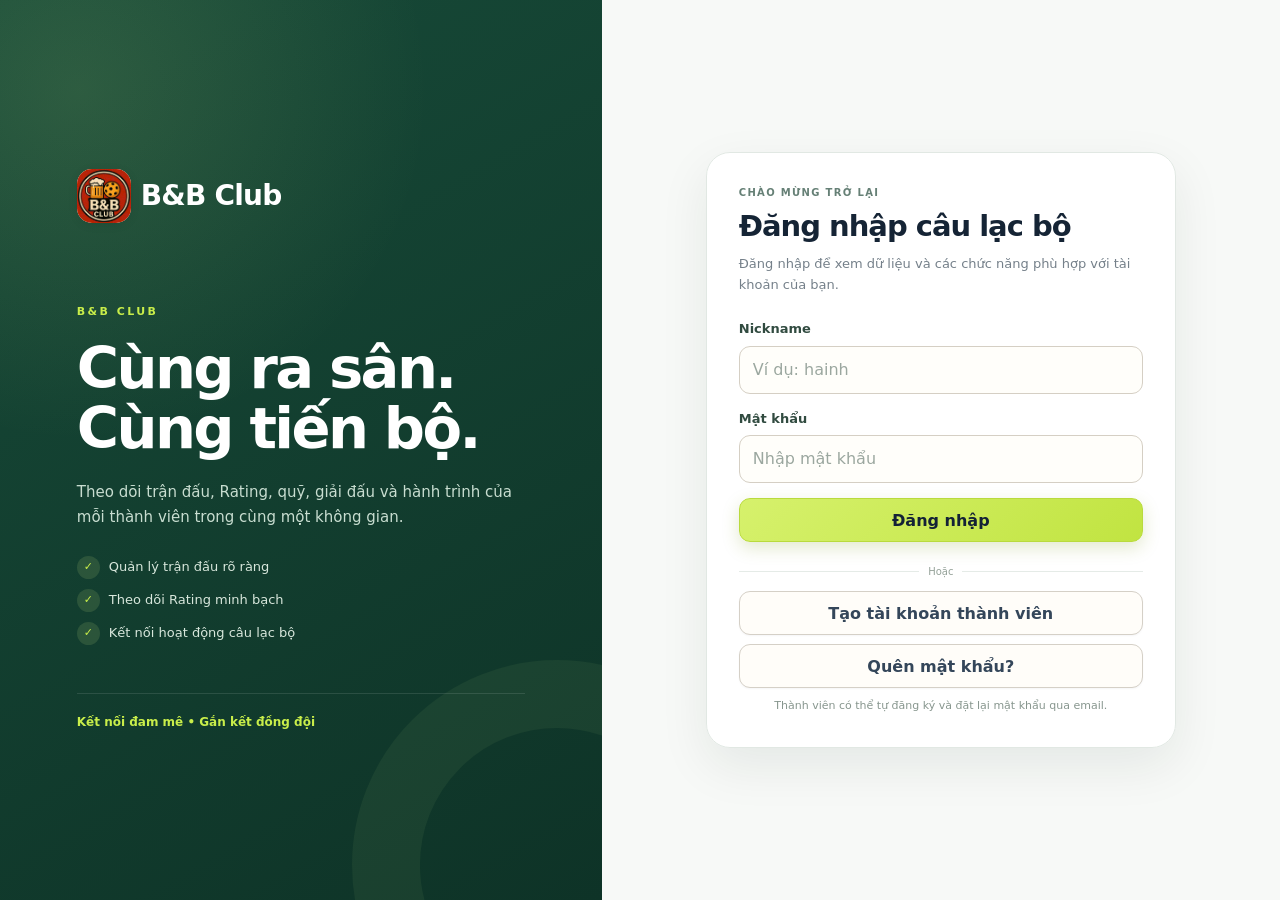
==== index.html @ 27a93b28 "fix: restore public-safe member club leaderboards and global rank" ====
<!DOCTYPE html>
<html lang="vi">
<head>
  <meta charset="utf-8">
  <meta
    name="viewport"
    content="width=device-width, initial-scale=1"
  >
  <meta
    name="color-scheme"
    content="light"
  >
  <meta
    name="referrer"
    content="strict-origin-when-cross-origin"
  >

  <title>PICK • Câu lạc bộ Pickleball</title>

  <script src="./_releases/system-review-r1-20261028-v1/tailwind-3.4.17.js"></script>
  <script src="./_releases/system-review-r1-20261028-v1/supabase.js"></script>
  <script src="./_releases/system-review-r1-20261028-v1/config.js?v=system-review-r1-20261028-v1"></script>

  <link
    rel="stylesheet"
    href="./_releases/system-review-r1-20261028-v1/app.css?v=system-review-r1-20261028-v1"
  >
</head>

<body>
  <div id="notice-status" class="sr-only" role="status" aria-atomic="true"></div>
  <div id="notice-alert" class="sr-only" role="alert" aria-atomic="true"></div>
  <noscript>
    <div class="noscript-box">
      Vui lòng bật JavaScript để sử dụng ứng dụng PICK.
    </div>
  </noscript>

  <div
    id="boot"
    role="status"
    class="boot-screen"
  >
    <div class="boot-card">
      <div class="boot-brand">
        PICK<span>.</span>
      </div>

      <p class="boot-text">
        Đang khởi động câu lạc bộ…
      </p>
    </div>
  </div>

  <section
    id="login"
    class="login-layout"
    hidden
    aria-label="Đăng nhập"
  >
    <div class="login-story">
      <div class="login-story-inner">
        <div class="brand brand-light">
          PICK<span>.</span>
        </div>

        <div class="story-copy">
          <p class="login-story-kicker">
            CÂU LẠC BỘ PICKLEBALL
          </p>

          <h1 class="login-story-title">
            Cùng ra sân.<br>
            Cùng tiến bộ.
          </h1>

          <p class="login-story-description">
            Theo dõi trận đấu, Rating, quỹ,
            giải đấu và hành trình của mỗi
            thành viên trong cùng một không gian.
          </p>

          <div class="login-story-points">
            <div class="login-story-point">
              <span class="login-story-point-icon">✓</span>
              <span>Quản lý trận đấu rõ ràng</span>
            </div>

            <div class="login-story-point">
              <span class="login-story-point-icon">✓</span>
              <span>Theo dõi Rating minh bạch</span>
            </div>

            <div class="login-story-point">
              <span class="login-story-point-icon">✓</span>
              <span>Kết nối hoạt động câu lạc bộ</span>
            </div>
          </div>

          <div class="login-story-footer">
            Kết nối đam mê • Gắn kết đồng đội
          </div>
        </div>
      </div>
    </div>

    <div class="login-form">
      <div class="login-card">
        <div class="login-mobile-brand">
          <div class="brand">
            PICK<span>.</span>
          </div>

          <p>
            Club Companion
          </p>
        </div>

        <div class="auth-heading">
          <p class="auth-eyebrow">
            CHÀO MỪNG TRỞ LẠI
          </p>

          <h2 class="auth-title">
            Đăng nhập câu lạc bộ
          </h2>

          <p class="auth-description">
            Đăng nhập để xem dữ liệu và các
            chức năng phù hợp với tài khoản của bạn.
          </p>
        </div>

        <div
          id="login-message"
          role="alert"
          hidden
        ></div>

        <form
          id="login-form"
          class="auth-form"
        >
          <div class="form-group">
            <label for="login-name">
              Nickname
            </label>

            <input
              id="login-name"
              class="field"
              type="text"
              required
              autocomplete="username"
              minlength="3"
              maxlength="32"
              autocapitalize="none"
              spellcheck="false"
              placeholder="Ví dụ: hainh"
            >
          </div>

          <div class="form-group">
            <label for="password">
              Mật khẩu
            </label>

            <input
              id="password"
              class="field"
              type="password"
              required
              autocomplete="current-password"
              placeholder="Nhập mật khẩu"
            >
          </div>

          <button
            id="login-button"
            class="btn primary auth-primary-action"
            type="submit"
          >
            Đăng nhập
          </button>
        </form>

        <div
          id="auth-actions"
          class="auth-secondary-actions"
        >
          <div class="auth-divider">
            <span>
              Hoặc
            </span>
          </div>

          <button
            id="signup-open"
            class="btn auth-secondary-button"
            type="button"
          >
            Tạo tài khoản thành viên
          </button>

          <button
            id="forgot-password-open"
            class="btn auth-link-button"
            type="button"
          >
            Quên mật khẩu?
          </button>

          <p class="auth-help">
            Thành viên có thể tự đăng ký và
            đặt lại mật khẩu qua email.
          </p>
        </div>

        <div
          id="signup-panel"
          class="auth-panel"
          hidden
        >
          <div class="auth-panel-heading">
            <p class="auth-eyebrow">
              THÀNH VIÊN MỚI
            </p>

            <h3>
              Đăng ký thành viên
            </h3>

            <p class="auth-description">
              Tạo tài khoản để tham gia các hoạt động
              của câu lạc bộ.
            </p>
          </div>

          <form
            id="signup-form"
            class="auth-form"
          >
            <div
              id="signup-message"
              role="alert"
              hidden
            ></div>

            <div class="form-group">
              <label for="signup-full-name">
                Họ và tên
              </label>

              <input
                id="signup-full-name"
                class="field"
                type="text"
                required
                maxlength="120"
                autocomplete="name"
                placeholder="Nguyễn Văn A"
              >
            </div>

            <div class="form-group">
              <label for="signup-login-name">
                Nickname
              </label>

              <input
                id="signup-login-name"
                class="field"
                type="text"
                required
                minlength="3"
                maxlength="32"
                autocomplete="username"
                autocapitalize="none"
                spellcheck="false"
                pattern="[A-Za-z0-9._-]{3,32}"
                placeholder="Ví dụ: xuanhai"
              >

              <p class="field-help">
                Dùng để đăng nhập. Chỉ gồm chữ, số, dấu chấm, gạch dưới hoặc gạch ngang.
              </p>
            </div>
            <div class="form-group">
              <label for="signup-email">
                Email
              </label>

              <input
                id="signup-email"
                class="field"
                type="email"
                required
                maxlength="254"
                autocomplete="email"
                placeholder="ban@example.com"
              >
            </div>

            <div class="form-grid auth-form-grid">
              <div class="form-group">
                <label for="signup-phone">
                  Số điện thoại
                </label>

                <input
                  id="signup-phone"
                  class="field"
                  type="tel"
                  maxlength="30"
                  autocomplete="tel"
                  placeholder="09xx xxx xxx"
                >
              </div>

              <div class="form-group">
                <label for="signup-date-of-birth">
                  Ngày sinh
                </label>

                <input
                  id="signup-date-of-birth"
                  class="field"
                  type="date"
                  autocomplete="bday"
                >
              </div>
            </div>

            <div class="form-group">
              <label for="signup-initial-rating">
                Rating tự đánh giá ban đầu
              </label>

              <input
                id="signup-initial-rating"
                class="field"
                type="number"
                required
                step="0.001"
              >

              <p class="field-help">
                Rating ban đầu là mức tự đánh giá.
                Sau các trận Rated được duyệt,
                hệ thống sẽ tự cập nhật Rating.
              </p>
            </div>

            <div class="form-group">
              <label for="signup-password">
                Mật khẩu
              </label>

              <input
                id="signup-password"
                class="field"
                type="password"
                required
                minlength="8"
                autocomplete="new-password"
                placeholder="Tối thiểu 8 ký tự"
              >
            </div>

            <div class="form-group">
              <label for="signup-password-confirm">
                Xác nhận mật khẩu
              </label>

              <input
                id="signup-password-confirm"
                class="field"
                type="password"
                required
                minlength="8"
                autocomplete="new-password"
                placeholder="Nhập lại mật khẩu"
              >
            </div>

            <div class="auth-panel-actions">
              <button
                id="signup-submit"
                class="btn primary"
                type="submit"
              >
                Tạo tài khoản thành viên
              </button>

              <button
                id="signup-cancel"
                class="btn"
                type="button"
              >
                Quay lại đăng nhập
              </button>
            </div>
          </form>
        </div>

        <div
          id="forgot-password-panel"
          class="auth-panel"
          hidden
        >
          <div class="auth-panel-heading">
            <p class="auth-eyebrow">
              KHÔI PHỤC TÀI KHOẢN
            </p>

            <h3>
              Quên mật khẩu
            </h3>

            <p class="auth-description">
              Nhập email đã đăng ký.
              Hệ thống sẽ gửi liên kết để bạn
              tự đặt mật khẩu mới.
            </p>
          </div>

          <form
            id="forgot-password-form"
            class="auth-form"
          >
            <div
              id="forgot-password-message"
              role="alert"
              hidden
            ></div>

            <div class="form-group">
              <label for="forgot-password-email">
                Email
              </label>

              <input
                id="forgot-password-email"
                class="field"
                type="email"
                required
                maxlength="254"
                autocomplete="email"
                placeholder="ban@example.com"
              >
            </div>

            <div class="auth-panel-actions">
              <button
                id="forgot-password-submit"
                class="btn primary"
                type="submit"
              >
                Gửi liên kết đặt lại mật khẩu
              </button>

              <button
                id="forgot-password-cancel"
                class="btn"
                type="button"
              >
                Quay lại đăng nhập
              </button>
            </div>
          </form>
        </div>

        <div
          id="recovery-password-panel"
          class="auth-panel"
          hidden
        >
          <div class="auth-panel-heading">
            <p class="auth-eyebrow">
              BẢO MẬT TÀI KHOẢN
            </p>

            <h3>
              Đặt mật khẩu mới
            </h3>

            <p class="auth-description">
              Nhập mật khẩu mới cho tài khoản của bạn.
            </p>
          </div>

          <form
            id="recovery-password-form"
            class="auth-form"
          >
            <div
              id="recovery-password-message"
              role="alert"
              hidden
            ></div>

            <div class="form-group">
              <label for="recovery-password">
                Mật khẩu mới
              </label>

              <input
                id="recovery-password"
                class="field"
                type="password"
                required
                minlength="8"
                autocomplete="new-password"
                placeholder="Tối thiểu 8 ký tự"
              >
            </div>

            <div class="form-group">
              <label for="recovery-password-confirm">
                Xác nhận mật khẩu mới
              </label>

              <input
                id="recovery-password-confirm"
                class="field"
                type="password"
                required
                minlength="8"
                autocomplete="new-password"
                placeholder="Nhập lại mật khẩu"
              >
            </div>

            <button
              id="recovery-password-submit"
              class="btn primary auth-primary-action"
              type="submit"
            >
              Cập nhật mật khẩu
            </button>
          </form>
        </div>
      </div>
    </div>
  </section>

  <div
    id="app"
    class="shell"
    hidden
  >
    <aside class="sidebar">
      <div class="sidebar-header">
        <div class="brand brand-light">
          PICK<span>.</span>
        </div>

        <p class="sidebar-kicker">
          CLUB COMPANION
        </p>
      </div>

      <nav
        id="nav"
        class="sidebar-nav"
        aria-label="Điều hướng chính"
      ></nav>

      <div class="sidebar-footer">
        <div class="sidebar-footer-dot"></div>

        <div>
          <strong>
            PICK Club
          </strong>

          <span>
            Cùng chơi • Cùng tiến bộ
          </span>
        </div>
      </div>
    </aside>

    <main class="main">
      <header class="topbar">
        <div class="topbar-heading">
          <p class="topbar-eyebrow">
            Không gian câu lạc bộ
          </p>

          <h1
            id="page-title"
            tabindex="-1"
            class="page-title"
          >
            Tổng quan
          </h1>
        </div>

        <div class="topbar-actions">
          <div class="topbar-user">
            <div class="topbar-avatar">
              P
            </div>

            <div class="topbar-user-copy">
              <div
                id="user-name"
                class="topbar-user-name"
              ></div>

              <div
                id="user-role"
                class="topbar-user-role"
              ></div>
            </div>
          </div>

          <div class="topbar-buttons">
            <button
              id="refresh"
              class="btn btn-compact"
              type="button"
            >
              Làm mới
            </button>

            <button
              id="logout"
              class="btn btn-compact"
              type="button"
            >
              Đăng xuất
            </button>
          </div>
        </div>
      </header>

      <div
        id="global-message"
        hidden
      ></div>

      <div class="sync-row">
        <span class="sync-dot"></span>

        <p
          id="sync-status"
          class="muted sync-status"
          role="status"
        ></p>
      </div>

      <div
        id="content"
        class="content"
        aria-busy="false"
      ></div>

      <footer class="app-footer">
        <span>
          PICK
        </span>

        <span>
          Dữ liệu được hiển thị theo quyền tài khoản của bạn.
        </span>
      </footer>
    </main>
  </div>

  <script src="./_releases/system-review-r1-20261028-v1/preplay.js?v=system-review-r1-20261028-v1"></script>
  <script src="./_releases/system-review-r1-20261028-v1/matches.js?v=system-review-r1-20261028-v1"></script>
  <script src="./_releases/system-review-r1-20261028-v1/players.js?v=system-review-r1-20261028-v1"></script>
  <script src="./_releases/system-review-r1-20261028-v1/fund.js?v=system-review-r1-20261028-v1"></script>
  <script src="./_releases/system-review-r1-20261028-v1/account.js?v=system-review-r1-20261028-v1"></script>
  <script src="./_releases/system-review-r1-20261028-v1/member-analytics.js?v=system-review-r1-20261028-v1"></script>
  <script src="./_releases/system-review-r1-20261028-v1/member-activity.js?v=system-review-r1-20261028-v1"></script>
  <script src="./_releases/system-review-r1-20261028-v1/member-birthday.js?v=system-review-r1-20261028-v1"></script>
  <script src="./_releases/system-review-r1-20261028-v1/member-leaderboards.js?v=system-review-r1-20261028-v1"></script>
  <script src="./_releases/system-review-r1-20261028-v1/app.js?v=system-review-r1-20261028-v1"></script>
</body>
</html>
---- _releases/system-review-r1-20261028-v1/app.css ----
:root{
  font-family:
    Inter,
    ui-sans-serif,
    system-ui,
    -apple-system,
    BlinkMacSystemFont,
    "Segoe UI",
    sans-serif;

  color:#17332a;
  background:#f3f6f4;
  font-synthesis:none;

  --brand:#175c45;
  --brand-2:#226f55;
  --brand-dark:#103e30;
  --brand-deep:#0b3025;
  --lime:#d7f28a;

  --bg:#f3f6f4;
  --surface:#ffffff;
  --surface-2:#f8faf9;
  --surface-3:#eef3f0;

  --text:#17332a;
  --text-2:#385047;
  --muted:#718078;
  --soft:#93a098;

  --border:#dce5df;
  --border-strong:#c9d6ce;

  --green:#22834e;
  --green-bg:#ebf8ef;

  --blue:#386fca;
  --blue-bg:#eef4fd;

  --purple:#7a48b8;
  --purple-bg:#f5f0fc;

  --amber:#ac701b;
  --amber-bg:#fff6e5;

  --red:#b34a3e;
  --red-bg:#fff0ee;

  --shadow-1:
    0 1px 2px rgba(13,42,31,.035),
    0 4px 14px rgba(13,42,31,.035);

  --shadow-2:
    0 8px 24px rgba(13,42,31,.065),
    0 2px 6px rgba(13,42,31,.035);

  --shadow-3:
    0 18px 50px rgba(13,42,31,.12);

  --r-sm:10px;
  --r:14px;
  --r-lg:19px;
  --r-xl:25px;

  --sidebar:248px;
  --ease:160ms ease;
}

*{
  box-sizing:border-box;
}

html{
  min-height:100%;
  background:var(--bg);
}

body{
  margin:0;
  min-width:0;
  min-height:100vh;

  color:var(--text);

  background:
    radial-gradient(
      circle at 100% 0,
      rgba(215,242,138,.11),
      transparent 30rem
    ),
    var(--bg);

  -webkit-font-smoothing:antialiased;
  text-rendering:optimizeLegibility;
}

button,
input,
select,
textarea{
  font:inherit;
}

button{
  cursor:pointer;
}

button:disabled{
  cursor:not-allowed;
  opacity:.52;
}

[hidden]{
  display:none!important;
}

::selection{
  background:#dcefa6;
  color:#12372a;
}


/* =========================================================
   ACCESSIBILITY
   ========================================================= */

button:focus-visible,
a:focus-visible,
input:focus-visible,
select:focus-visible,
textarea:focus-visible,
summary:focus-visible,
[tabindex]:focus-visible{
  outline:3px solid rgba(13,148,136,.40);
  outline-offset:2px;
}

.sr-only{
  position:absolute;
  width:1px;
  height:1px;
  padding:0;
  margin:-1px;
  overflow:hidden;
  clip:rect(0,0,0,0);
  white-space:nowrap;
  border:0;
}


/* =========================================================
   TYPOGRAPHY
   ========================================================= */

h1,
h2,
h3,
h4,
h5,
p{
  margin-top:0;
}

h1,
h2,
h3,
h4,
h5{
  color:#132d24;
}

h2{
  margin-bottom:17px;
  font-size:21px;
  line-height:1.3;
  font-weight:780;
  letter-spacing:-.025em;
}

h3{
  font-weight:740;
}

h4{
  font-weight:720;
}

.muted{
  color:var(--muted);
  font-size:14px;
}

.opacity-60{
  opacity:.60;
}

.opacity-70{
  opacity:.70;
}


/* =========================================================
   BUTTON SYSTEM
   ========================================================= */

.btn{
  display:inline-flex;
  align-items:center;
  justify-content:center;
  gap:8px;

  min-height:44px;
  padding:10px 15px;

  border:1px solid var(--border-strong);
  border-radius:11px;

  background:#fff;
  color:#29493c;

  font-weight:680;
  line-height:1.2;

  box-shadow:
    0 1px 1px rgba(13,42,31,.025);

  transition:
    background var(--ease),
    border-color var(--ease),
    color var(--ease),
    box-shadow var(--ease),
    transform var(--ease);
}

.btn:hover:not(:disabled){
  border-color:#afc1b6;
  background:#f5f9f6;
  box-shadow:var(--shadow-1);
  transform:translateY(-1px);
}

.btn:active:not(:disabled){
  transform:translateY(0);
}

.btn.primary,
.primary{
  border-color:var(--brand);
  background:
    linear-gradient(
      135deg,
      var(--brand-2),
      var(--brand)
    );
  color:#fff;

  box-shadow:
    0 5px 15px rgba(23,92,69,.16);
}

.btn.primary:hover:not(:disabled),
.primary:hover:not(:disabled){
  border-color:var(--brand-dark);
  background:
    linear-gradient(
      135deg,
      var(--brand),
      var(--brand-dark)
    );
  color:#fff;
}

.btn.danger,
.danger{
  border-color:#edc8c3;
  background:#fff;
  color:#a63f34;
}

.btn.danger:hover:not(:disabled),
.danger:hover:not(:disabled){
  background:var(--red-bg);
  border-color:#e7b8b2;
}

.btn-compact{
  min-height:44px;
  padding:8px 11px;
  font-size:12px;
}


/* =========================================================
   FORM SYSTEM
   ========================================================= */

.field,
input.border,
select.border,
textarea.border{
  width:100%;
  min-height:46px;

  padding:11px 13px;

  border:1px solid var(--border-strong);
  border-radius:11px;

  background:#fff;
  color:var(--text);

  transition:
    border-color var(--ease),
    box-shadow var(--ease),
    background var(--ease);
}

.field:hover,
input.border:hover,
select.border:hover,
textarea.border:hover{
  border-color:#afc1b6;
}

.field:focus,
input.border:focus,
select.border:focus,
textarea.border:focus{
  outline:none;
  border-color:#548f77;
  box-shadow:
    0 0 0 4px rgba(23,92,69,.09);
}

.field::placeholder,
input::placeholder,
textarea::placeholder{
  color:#9ba79f;
}

.field:disabled,
.field[readonly]{
  background:#f2f5f3;
  color:#65756d;
}

textarea.field{
  min-height:105px;
  resize:vertical;
  line-height:1.55;
}

.form-grid{
  display:grid;
  grid-template-columns:
    repeat(2,minmax(0,1fr));
  gap:15px;
}

.form-group{
  min-width:0;
}

.form-group label{
  display:block;
  margin-bottom:7px;

  color:#314b40;

  font-size:13px;
  font-weight:700;
}

.field-help{
  margin:8px 2px 0;
  color:var(--muted);
  font-size:12px;
  line-height:1.55;
}

.form-actions{
  display:flex;
  flex-wrap:wrap;
  gap:9px;
  margin-top:19px;
}


/* =========================================================
   FEEDBACK / NOTICES
   ========================================================= */

.notice{
  margin-bottom:15px;
  padding:13px 15px;

  border:1px solid #d7e5dc;
  border-left:4px solid #78a98e;
  border-radius:11px;

  background:#f0f6f2;
  color:#315543;

  font-size:13px;
  line-height:1.55;
}

.notice.error,
.error{
  border-color:#efcac5;
  border-left-color:var(--red);
  background:var(--red-bg);
  color:#963a30;
}

.notice.success,
.success{
  border-color:#cce7d4;
  border-left-color:var(--green);
  background:var(--green-bg);
  color:#286441;
}


/* =========================================================
   GLOBAL CARD / PANEL SYSTEM
   ========================================================= */

.panel{
  position:relative;

  margin-bottom:18px;
  padding:22px;

  border:1px solid var(--border);
  border-radius:var(--r-lg);

  background:
    linear-gradient(
      180deg,
      rgba(255,255,255,.98),
      rgba(253,254,253,.98)
    );

  box-shadow:var(--shadow-1);
}

.panel > h2:first-child{
  margin-bottom:18px;
  padding-bottom:13px;

  border-bottom:1px solid #edf1ee;
}

#content > .panel,
#content > section.panel{
  animation:uiEnter 180ms ease both;
}

@keyframes uiEnter{
  from{
    opacity:0;
    transform:translateY(3px);
  }

  to{
    opacity:1;
    transform:none;
  }
}


/* =========================================================
   SUMMARY / KPI
   ========================================================= */

.stat{
  position:relative;
  overflow:hidden;

  min-width:0;
  padding:18px;

  border:1px solid var(--border);
  border-radius:16px;

  background:
    linear-gradient(
      145deg,
      #fff,
      #fafcfb
    );

  box-shadow:var(--shadow-1);

  transition:
    transform var(--ease),
    box-shadow var(--ease),
    border-color var(--ease);
}

.stat::after{
  content:"";

  position:absolute;
  right:-26px;
  top:-27px;

  width:70px;
  height:70px;

  border-radius:50%;
  background:rgba(215,242,138,.10);
}

.stat:hover{
  transform:translateY(-2px);
  border-color:#cddad1;
  box-shadow:var(--shadow-2);
}

.stat .muted:first-child{
  color:#78877f;
  font-size:11px;
  font-weight:760;
  letter-spacing:.025em;
}

.stat strong{
  display:block;

  margin-top:7px;

  color:#173f2e;

  font-size:clamp(24px,3vw,31px);
  line-height:1.1;
  font-weight:800;
  letter-spacing:-1px;
}


/* =========================================================
   HERO
   ========================================================= */

.hero{
  position:relative;
  overflow:hidden;

  margin-bottom:21px;
  padding:
    clamp(23px,3vw,31px);

  border-radius:22px;

  background:
    radial-gradient(
      circle at 93% 5%,
      rgba(215,242,138,.18),
      transparent 18rem
    ),
    linear-gradient(
      135deg,
      #174a38,
      #10382b
    );

  color:#fff;

  box-shadow:
    0 14px 34px rgba(13,53,40,.13);
}

.hero::after{
  content:"";

  position:absolute;
  top:-96px;
  right:-74px;

  width:235px;
  height:235px;

  border:34px solid rgba(215,242,138,.07);
  border-radius:50%;

  pointer-events:none;
}

.hero h1,
.hero h2,
.hero h3{
  color:#fff;
}

.hero .btn{
  position:relative;
  z-index:1;

  border-color:rgba(255,255,255,.25);
  background:#fff;
  color:#174a38;
}

.hero .btn:hover{
  background:#f2f7f3;
}


/* =========================================================
   BADGES
   ========================================================= */

.badge{
  display:inline-flex;
  align-items:center;
  justify-content:center;

  min-height:25px;
  padding:4px 9px;

  border-radius:999px;

  background:#edf2ef;
  color:#586a60;

  font-size:11px;
  font-weight:740;
  line-height:1;
  white-space:nowrap;
}

.badge.good{
  background:#e5f4e9;
  color:#267046;
}

.badge.pending{
  background:#fff3dc;
  color:#97631c;
}

.badge.bad{
  background:#fae9e7;
  color:#a2463a;
}


/* =========================================================
   TABLES
   ========================================================= */

.table-wrap{
  position:relative;

  width:100%;
  overflow:auto;

  border:1px solid var(--border);
  border-radius:13px;

  background:#fff;

  scrollbar-width:thin;
  scrollbar-color:#bdcac2 transparent;
}

table{
  width:100%;
  min-width:650px;

  border-collapse:separate;
  border-spacing:0;

  font-size:13px;
}

th{
  position:sticky;
  top:0;
  z-index:2;

  padding:11px 14px;

  border-bottom:1px solid var(--border);

  background:#f3f7f4;
  color:#697a71;

  text-align:left;
  font-size:10px;
  font-weight:800;
  letter-spacing:.035em;
  text-transform:uppercase;
  white-space:nowrap;
}

td{
  max-width:420px;

  padding:13px 14px;

  border-top:1px solid #edf1ee;

  color:#2c4238;

  vertical-align:middle;

  white-space:normal;
  overflow-wrap:anywhere;
}

tbody tr:first-child td{
  border-top:0;
}

tbody tr{
  transition:background var(--ease);
}

tbody tr:hover{
  background:#fafcfb;
}

td:first-child{
  font-weight:660;
}

.tools{
  display:flex;
  flex-wrap:wrap;
  align-items:center;
  gap:9px;

  margin-bottom:15px;
}

.tools .field{
  width:auto;
  min-width:190px;
  max-width:100%;
}

.pager{
  display:flex;
  align-items:center;
  justify-content:space-between;

  gap:10px;
  flex-wrap:wrap;

  margin-top:14px;
}


/* =========================================================
   BRAND
   ========================================================= */

.brand{
  display:flex;
  align-items:center;
  gap:10px;

  min-width:0;

  color:var(--brand);
  line-height:1;
}

.club-brand-logo{
  display:block;

  width:42px;
  height:42px;

  flex:0 0 42px;

  border-radius:12px;

  object-fit:cover;

  background:#fff;

  box-shadow:
    0 2px 8px rgba(10,40,29,.12);
}

.club-brand-name{
  min-width:0;

  overflow:hidden;
  text-overflow:ellipsis;
  white-space:nowrap;

  color:var(--brand);

  font-size:22px;
  font-weight:860;
  letter-spacing:-.8px;
}

.brand-light .club-brand-name{
  color:#fff;
}

.login-story .club-brand-logo{
  width:54px;
  height:54px;
  flex-basis:54px;
  border-radius:15px;
}

.login-story .club-brand-name{
  font-size:28px;
}

.sidebar .club-brand-logo{
  width:38px;
  height:38px;
  flex-basis:38px;
  border-radius:11px;
}

.sidebar .club-brand-name{
  font-size:18px;
}

.login-mobile-brand .club-brand-logo{
  width:44px;
  height:44px;
  flex-basis:44px;
}

.login-mobile-brand .club-brand-name{
  font-size:22px;
}


/* =========================================================
   BOOT
   ========================================================= */

.boot-screen{
  display:grid;
  min-height:100vh;
  place-items:center;

  padding:24px;

  background:
    radial-gradient(
      circle at 50% 30%,
      rgba(215,242,138,.18),
      transparent 24rem
    ),
    #f5f7f5;
}

.boot-card{
  width:min(390px,100%);
  padding:32px;

  border:1px solid var(--border);
  border-radius:22px;

  background:#fff;

  text-align:center;

  box-shadow:var(--shadow-2);
}

.boot-brand{
  color:var(--brand);
  font-size:33px;
  font-weight:900;
}

.boot-brand span{
  color:#9fbe42;
}

.boot-text{
  margin:11px 0 0;
  color:var(--muted);
}

.noscript-box{
  width:min(520px,calc(100% - 32px));
  margin:30px auto;
  padding:17px;

  border:1px solid #efcbc6;
  border-radius:13px;

  background:var(--red-bg);
  color:#92372d;
}


/* =========================================================
   LOGIN
   ========================================================= */

.login-layout{
  display:grid;

  grid-template-columns:
    minmax(360px,.94fr)
    minmax(460px,1.06fr);

  min-height:100vh;

  background:#f7f9f7;
}

.login-story{
  position:relative;
  overflow:hidden;

  display:flex;
  align-items:center;

  min-height:100vh;

  padding:
    clamp(38px,6vw,86px);

  background:
    radial-gradient(
      circle at 13% 10%,
      rgba(215,242,138,.12),
      transparent 22rem
    ),
    linear-gradient(
      150deg,
      #174a38,
      #0e3327
    );

  color:#fff;
}

.login-story::after{
  content:"";

  position:absolute;
  right:-160px;
  bottom:-170px;

  width:410px;
  height:410px;

  border:68px solid rgba(215,242,138,.055);
  border-radius:50%;
}

.login-story-inner{
  position:relative;
  z-index:1;

  width:min(520px,100%);
  margin:auto;
}

.login-story-kicker{
  margin:
    clamp(58px,9vh,105px)
    0 18px;

  color:var(--lime);

  font-size:11px;
  font-weight:800;
  letter-spacing:.22em;
}

.login-story-title{
  margin-bottom:20px;

  color:#fff;

  font-size:
    clamp(38px,4.5vw,62px);

  font-weight:830;
  line-height:1.05;
  letter-spacing:-.045em;
}

.login-story-description{
  max-width:450px;
  margin-bottom:25px;

  color:#c8ddd0;

  font-size:15px;
  line-height:1.7;
}

.login-story-points{
  display:grid;
  gap:10px;
  margin-top:25px;
}

.login-story-point{
  display:flex;
  align-items:center;
  gap:9px;

  color:#d8e7dc;

  font-size:13px;
}

.login-story-point-icon{
  display:grid;
  place-items:center;

  width:23px;
  height:23px;

  flex:0 0 23px;

  border-radius:50%;

  background:rgba(215,242,138,.13);
  color:var(--lime);

  font-size:11px;
  font-weight:800;
}

.login-story-footer{
  margin-top:48px;
  padding-top:19px;

  border-top:1px solid rgba(255,255,255,.11);

  color:var(--lime);

  font-size:12px;
  font-weight:650;
}

.login-form{
  display:flex;
  align-items:center;
  justify-content:center;

  min-width:0;

  padding:
    38px
    clamp(24px,5vw,70px);
}

.login-card{
  width:100%;
  max-width:470px;

  padding:32px;

  border:1px solid #e1e8e3;
  border-radius:24px;

  background:rgba(255,255,255,.94);

  box-shadow:
    0 18px 50px rgba(13,42,31,.08);

  backdrop-filter:blur(10px);
}

.login-mobile-brand{
  display:none;
}

.auth-heading{
  margin-bottom:24px;
}

.auth-eyebrow{
  margin-bottom:8px;

  color:#668076;

  font-size:10px;
  font-weight:780;
  letter-spacing:.13em;
}

.auth-title{
  margin-bottom:8px;

  font-size:29px;
  font-weight:800;
  letter-spacing:-.035em;
}

.auth-description{
  margin-bottom:0;

  color:var(--muted);

  font-size:13px;
  line-height:1.6;
}

.auth-form{
  display:grid;
  gap:15px;
}

.auth-primary-action{
  width:100%;
}

.auth-secondary-actions{
  display:grid;
  gap:9px;

  margin-top:20px;
}

.auth-divider{
  display:flex;
  align-items:center;
  gap:9px;

  margin:2px 0 3px;

  color:#94a198;

  font-size:10px;
}

.auth-divider::before,
.auth-divider::after{
  content:"";
  flex:1;
  height:1px;
  background:#e5ebe7;
}

.auth-secondary-button{
  width:100%;
}

.auth-link-button{
  width:100%;

  border-color:transparent;
  background:transparent;

  box-shadow:none;

  color:#456a5a;
}

.auth-link-button:hover{
  border-color:transparent!important;
  background:#f4f8f5!important;
  box-shadow:none!important;
}

.auth-help{
  margin:1px 0 0;

  color:#87968e;

  text-align:center;

  font-size:11px;
  line-height:1.5;
}

.auth-panel{
  margin-top:22px;
  padding-top:22px;

  border-top:1px solid #e8ede9;
}

.auth-panel-heading{
  margin-bottom:18px;
}

.auth-panel-heading h3{
  margin-bottom:7px;

  font-size:21px;
}

.auth-panel-actions{
  display:grid;
  gap:9px;
}

.auth-form-grid{
  gap:11px;
}


/* =========================================================
   APP LAYOUT
   ========================================================= */

.shell{
  display:grid;

  grid-template-columns:
    var(--sidebar)
    minmax(0,1fr);

  min-height:100vh;
}

.sidebar{
  position:sticky;
  top:0;

  display:flex;
  flex-direction:column;

  height:100vh;

  padding:25px 15px 17px;

  overflow:hidden;

  background:
    radial-gradient(
      circle at 0 0,
      rgba(215,242,138,.07),
      transparent 13rem
    ),
    linear-gradient(
      180deg,
      #174536,
      #11372b
    );

  color:#fff;
}

.sidebar-header{
  padding:0 10px;
}

.sidebar-kicker{
  margin:6px 0 22px;

  color:#9bb9a7;

  font-size:9px;
  font-weight:730;
  letter-spacing:.15em;
}

.sidebar-nav{
  min-height:0;
  overflow:auto;
  scrollbar-width:none;
}

.sidebar-nav::-webkit-scrollbar{
  display:none;
}

.nav-item{
  display:flex;
  align-items:center;
  gap:10px;

  width:100%;
  min-height:45px;

  margin:3px 0;
  padding:10px 12px;

  border:1px solid transparent;
  border-radius:10px;

  background:transparent;
  color:#bfd2c6;

  text-align:left;

  font-size:12px;
  font-weight:620;
  white-space:nowrap;

  transition:
    background var(--ease),
    color var(--ease),
    border-color var(--ease),
    transform var(--ease);
}

.nav-item:hover{
  background:rgba(255,255,255,.075);
  color:#fff;
  transform:translateX(2px);
}

.nav-item[aria-current=page]{
  border-color:rgba(215,242,138,.16);

  background:
    linear-gradient(
      135deg,
      #d9f38e,
      #c6e46d
    );

  color:#15382b;

  font-weight:780;

  box-shadow:
    0 7px 17px rgba(9,39,28,.12);
}

.nav-icon{
  display:grid;
  place-items:center;

  width:23px;

  flex:0 0 23px;

  font-size:16px;
}

.sidebar-footer{
  display:flex;
  align-items:center;
  gap:9px;

  margin-top:auto;
  padding:16px 10px 2px;

  border-top:1px solid rgba(255,255,255,.08);

  color:#aec4b7;

  font-size:10px;
}

.sidebar-footer strong{
  display:block;
  color:#e6efe9;
}

.sidebar-footer span{
  display:block;
  margin-top:2px;
  font-size:9px;
}

.sidebar-footer-dot{
  width:7px;
  height:7px;

  flex:0 0 7px;

  border-radius:50%;

  background:var(--lime);

  box-shadow:
    0 0 0 4px rgba(215,242,138,.08);
}

.main{
  width:100%;
  max-width:1560px;

  min-width:0;

  margin:auto;

  padding:
    24px
    clamp(22px,3vw,40px)
    36px;
}

.topbar{
  display:flex;
  align-items:center;
  justify-content:space-between;

  gap:20px;

  margin-bottom:7px;
}

.topbar-eyebrow{
  margin-bottom:3px;

  color:#7b8b82;

  font-size:10px;
  font-weight:700;
  letter-spacing:.04em;
}

.page-title{
  margin:0;

  color:#17352a;

  font-size:
    clamp(23px,3vw,29px);

  line-height:1.15;
  font-weight:810;
  letter-spacing:-.03em;
}

.topbar-actions{
  display:flex;
  align-items:center;
  justify-content:flex-end;

  gap:14px;

  min-width:0;
}

.topbar-user{
  display:flex;
  align-items:center;
  gap:9px;

  min-width:0;
}

.topbar-avatar{
  display:grid;
  place-items:center;

  width:37px;
  height:37px;

  flex:0 0 37px;

  border-radius:11px;

  background:
    linear-gradient(
      135deg,
      #dff2a5,
      #c7e66d
    );

  color:#19412f;

  font-size:13px;
  font-weight:850;
}

.topbar-user-name{
  max-width:185px;

  overflow:hidden;
  text-overflow:ellipsis;
  white-space:nowrap;

  color:#243e34;

  font-size:12px;
  font-weight:730;
}

.topbar-user-role{
  margin-top:2px;

  color:#819087;

  font-size:10px;
}

.topbar-buttons{
  display:flex;
  gap:7px;
}

.sync-row{
  display:flex;
  align-items:center;
  gap:6px;

  min-height:25px;

  margin-bottom:14px;
}

.sync-dot{
  width:6px;
  height:6px;

  flex:0 0 6px;

  border-radius:50%;
  background:#67a283;
}

.sync-status{
  margin:0;
  font-size:10px;
}

.content{
  min-width:0;
}

.app-footer{
  display:flex;
  justify-content:space-between;
  gap:18px;

  margin-top:32px;
  padding-top:17px;

  border-top:1px solid #e1e8e3;

  color:#87968e;

  font-size:10px;
}

.app-footer span:first-child{
  color:#557368;
  font-weight:800;
}


/* =========================================================
   SHARED ACTION / ACCORDION SYSTEM
   ========================================================= */

.app-action,
.fund-action{
  overflow:hidden;

  border:1px solid var(--border);
  border-radius:14px;

  background:#fff;

  box-shadow:var(--shadow-1);

  transition:
    border-color var(--ease),
    box-shadow var(--ease),
    transform var(--ease);
}

.app-action + .app-action,
.fund-action + .fund-action{
  margin-top:9px;
}

.app-action:hover,
.fund-action:hover{
  border-color:#ccd9d0;
}

.app-action-toggle,
.fund-action-summary{
  display:flex;
  align-items:center;
  gap:9px;

  width:100%;
  min-height:49px;

  padding:11px 13px;

  border:0;

  background:transparent;
  color:#334b40;

  text-align:left;

  font-size:12px;
  font-weight:760;

  list-style:none;
  cursor:pointer;
  user-select:none;
}

.app-action-toggle::before,
.fund-action-summary::before{
  display:grid;
  place-items:center;

  width:27px;
  height:27px;

  flex:0 0 27px;

  border-radius:8px;

  font-size:16px;
  line-height:1;
}

.fund-action-summary::-webkit-details-marker{
  display:none;
}

.fund-action-summary::after{
  content:"›";

  margin-left:auto;

  color:#819087;

  font-size:20px;

  transition:transform var(--ease);
}

.fund-action[open] >
.fund-action-summary::after{
  transform:rotate(90deg);
}

.app-action-body{
  padding:
    0 13px 13px;
}

.app-action-success,
.fund-action-income{
  border-left:4px solid #459b66;
}

.app-action-success >
.app-action-toggle,
.fund-action-income >
.fund-action-summary{
  background:#f3faf5;
  color:#276641;
}

.app-action-success >
.app-action-toggle::before,
.fund-action-income >
.fund-action-summary::before{
  content:"+";
  background:#dff2e4;
  color:#25814c;
}

.app-action-info{
  border-left:4px solid #4e7fd1;
}

.app-action-info >
.app-action-toggle{
  background:#f3f7fd;
  color:#315ca1;
}

.app-action-info >
.app-action-toggle::before{
  content:"✎";
  background:#e2ebfa;
  color:#3569bb;
}

.app-action-neutral{
  border-left:4px solid #87978e;
}

.app-action-neutral >
.app-action-toggle{
  background:#f7f9f8;
}

.app-action-neutral >
.app-action-toggle::before{
  content:"›";
  background:#e7eeea;
  color:#60736a;
}

.fund-action-expense{
  border-left:4px solid #d27a37;
}

.fund-action-expense >
.fund-action-summary{
  background:#fff8f1;
  color:#934f20;
}

.fund-action-expense >
.fund-action-summary::before{
  content:"−";
  background:#fbe8d8;
  color:#b45c1f;
}

.app-action:has(
  .app-action-body:not([hidden])
),
.fund-action[open]{
  border-color:#c9d8cf;
  box-shadow:var(--shadow-2);
}


/* =========================================================
   PLAYER / RANKING
   ========================================================= */

.ranking-card{
  padding:13px;

  border:1px solid var(--border);
  border-left:4px solid #9ca9a1;
  border-radius:13px;

  background:#fff;

  box-shadow:var(--shadow-1);

  transition:
    border-color var(--ease),
    box-shadow var(--ease),
    background var(--ease);
}

.ranking-card:hover{
  background:#fcfdfc;
  border-color:#ccd8d0;
}

.ranking-card-open{
  border-color:#c8b9ea;
  border-left-color:var(--purple);

  background:#fbf9ff;

  box-shadow:
    0 7px 20px rgba(122,72,184,.07);
}

.ranking-card-toggle{
  min-height:35px;

  padding:7px 10px;

  border:1px solid #cbd6cf;
  border-radius:9px;

  background:#fff;
  color:#42574d;

  font-size:11px;
  font-weight:690;
}

.ranking-card-open
.ranking-card-toggle{
  border-color:#c9bbeb;
  background:#f0ebfb;
  color:#683aa5;
}

.member-rating-history{
  overflow:hidden;

  border:1px solid #ded6ef;
  border-left:4px solid var(--purple);
  border-radius:13px;

  background:#fbfaff;

  box-shadow:var(--shadow-1);
}

.member-rating-history-toggle{
  width:100%;

  padding:11px 13px;

  border:0;

  background:#f5f1fc;
  color:#6139a1;

  text-align:left;
  font-size:12px;
  font-weight:740;
}

.member-rating-history-body{
  margin:0 11px 11px;
  padding:12px;

  border:1px solid #e7e1f2;
  border-radius:10px;

  background:#fff;
}


/* =========================================================
   CONTRIBUTION
   ========================================================= */

.contribution-fun-grid{
  display:grid;
  gap:13px;

  margin-top:13px;
}

.contribution-card{
  position:relative;
  overflow:hidden;

  padding:15px;

  border:1px solid var(--border);
  border-radius:15px;

  background:#fff;

  box-shadow:var(--shadow-1);

  transition:
    border-color var(--ease),
    box-shadow var(--ease),
    transform var(--ease);
}

.contribution-card:hover{
  transform:translateY(-2px);
  box-shadow:var(--shadow-2);
}

.contribution-card::before{
  content:"";

  position:absolute;
  inset:0 auto 0 0;

  width:4px;

  background:#c8d2cb;
}

.contribution-card-gold{
  background:
    linear-gradient(
      135deg,
      #fffaf2,
      #fff
    );
}

.contribution-card-gold::before{
  background:#e0a029;
}

.contribution-card-fire{
  background:
    linear-gradient(
      135deg,
      #f4fbf6,
      #fff
    );
}

.contribution-card-fire::before{
  background:#3ba566;
}

.contribution-card-sleepy{
  background:
    linear-gradient(
      135deg,
      #faf7ff,
      #fff
    );
}

.contribution-card-sleepy::before{
  background:#965ac6;
}

.contribution-card-open{
  box-shadow:var(--shadow-2);
}

.contribution-card-head{
  display:flex;
  align-items:center;
  justify-content:space-between;

  gap:11px;
}

.contribution-card-title-wrap{
  display:flex;
  align-items:center;
  gap:9px;
}

.contribution-card-icon{
  display:grid;
  place-items:center;

  width:37px;
  height:37px;

  flex:0 0 37px;

  border-radius:10px;

  background:rgba(255,255,255,.88);

  font-size:19px;

  box-shadow:var(--shadow-1);
}

.contribution-card-title{
  margin:0;

  color:#183229;

  font-size:15px;
  font-weight:790;
}

.contribution-card-joke{
  margin:9px 0 11px;

  color:#718078;

  font-size:12px;
  line-height:1.5;
}

.contribution-podium{
  display:grid;
  gap:5px;
}

.contribution-top-line{
  display:grid;

  grid-template-columns:
    31px
    minmax(0,1fr)
    auto;

  align-items:center;
  gap:8px;

  padding:8px 9px;

  border-radius:10px;

  background:rgba(255,255,255,.75);
}

.contribution-medal{
  text-align:center;
}

.contribution-top-name{
  min-width:0;

  overflow:hidden;
  text-overflow:ellipsis;
  white-space:nowrap;

  color:#284237;

  font-size:12px;
  font-weight:690;
}

.contribution-top-value{
  color:#183229;

  text-align:right;

  font-size:12px;
  font-weight:780;
}

.contribution-top-detail{
  grid-column:2 / 4;

  color:#77867e;

  font-size:10px;
}

.contribution-detail-toggle{
  width:100%;

  margin-top:11px;
  padding:8px 10px;

  border:1px solid var(--border);
  border-radius:9px;

  background:rgba(255,255,255,.84);
  color:#43584f;

  text-align:left;

  font-size:11px;
  font-weight:710;
}

.contribution-detail{
  margin-top:9px;
  padding:11px;

  border:1px solid var(--border);
  border-radius:10px;

  background:#fff;
}

.contribution-footnote{
  margin-top:9px;
  font-size:10px;
}

.contribution-empty{
  margin:0;
  padding:9px;
}


/* =========================================================
   TOURNAMENT
   ========================================================= */

.tournament-list{
  display:grid;
  gap:13px;
}

.tournament-list-heading{
  display:flex;
  align-items:flex-end;
  justify-content:space-between;

  gap:13px;
  flex-wrap:wrap;
}

.tournament-list-heading h3,
.tournament-list-heading p{
  margin:0;
}

.tournament-card{
  padding:15px;

  border:1px solid var(--border);
  border-radius:16px;

  background:#fff;

  box-shadow:var(--shadow-1);

  transition:
    border-color var(--ease),
    box-shadow var(--ease),
    transform var(--ease);
}

.tournament-card:hover{
  border-color:#ccd9d0;
  box-shadow:var(--shadow-2);
}

.tournament-card-open{
  border-color:#bdc6e9;
  box-shadow:var(--shadow-2);
}

.tournament-card-live{
  border-left:4px solid #43a468;
}

.tournament-card-cancelled{
  opacity:.72;
}

.tournament-card-header{
  display:flex;
  align-items:flex-start;
  justify-content:space-between;

  gap:13px;
  flex-wrap:wrap;
}

.tournament-card-title{
  display:flex;
  align-items:center;
  gap:8px;
  flex-wrap:wrap;
}

.tournament-card-title h4{
  margin:0;
  font-size:15px;
}

.tournament-code{
  padding:3px 7px;

  border-radius:999px;

  background:#edf2ef;
  color:#68786f;

  font-size:9px;
  font-weight:770;
}

.tournament-status{
  display:inline-flex;
  align-items:center;

  min-height:26px;

  padding:4px 8px;

  border-radius:999px;

  font-size:10px;
  font-weight:750;
  white-space:nowrap;
}

.tournament-status-planned{
  background:#edf2ef;
  color:#5d6e64;
}

.tournament-status-registration{
  background:#eaf2fc;
  color:#3464a5;
}

.tournament-status-live{
  background:#e7f5ec;
  color:#247046;
}

.tournament-status-finished{
  background:#f1ecf9;
  color:#6843a1;
}

.tournament-status-settled{
  background:#e6f4ee;
  color:#2e7860;
}

.tournament-status-cancelled{
  background:#fae9e7;
  color:#a2473d;
}

.tournament-summary-grid,
.tournament-detail-info{
  display:grid;

  grid-template-columns:
    repeat(4,minmax(0,1fr));

  gap:8px;

  margin-top:13px;
}

.tournament-summary-item,
.tournament-detail-item{
  min-width:0;

  padding:9px;

  border:1px solid #ebefec;
  border-radius:10px;

  background:#f7faf8;
}

.tournament-summary-item{
  display:grid;

  grid-template-columns:
    auto
    minmax(0,1fr);

  column-gap:7px;
  align-items:center;
}

.tournament-summary-icon{
  grid-row:span 2;
  font-size:15px;
}

.tournament-summary-label{
  color:#7a8a81;
  font-size:9px;
}

.tournament-summary-value{
  min-width:0;

  color:#2d453a;

  font-size:11px;
  font-weight:670;

  overflow-wrap:anywhere;
}

.tournament-detail-item{
  display:flex;
  flex-direction:column;
  gap:3px;

  overflow-wrap:anywhere;
}

.tournament-card-actions{
  display:flex;
  justify-content:flex-end;
  gap:7px;
  flex-wrap:wrap;

  margin-top:11px;
}

.tournament-detail-toggle{
  min-height:36px;

  padding:7px 11px;

  border:1px solid #d6dced;
  border-radius:9px;

  background:#f3f4fa;
  color:#505a8d;

  font-size:11px;
  font-weight:720;
}

.tournament-detail-body{
  margin-top:13px;
  padding-top:13px;

  border-top:1px solid #e8ede9;
}

.tournament-match-stats{
  display:flex;
  flex-wrap:wrap;
  gap:6px;

  margin-top:13px;
}

.tournament-match-stat{
  padding:4px 7px;

  border-radius:999px;

  background:#eef2ef;
  color:#586a60;

  font-size:10px;
}

.tournament-matches{
  margin-top:13px;
}

.tournament-matches h5{
  margin:0 0 9px;
}

.tournament-match-row{
  margin-top:9px;
  padding:12px;

  border:1px solid var(--border);
  border-radius:12px;

  background:#fff;
}

.tournament-match-row + .tournament-match-row{
  margin-top:8px;
}

.tournament-match-top{
  display:flex;
  align-items:center;
  justify-content:space-between;

  gap:9px;
  flex-wrap:wrap;
}

.tournament-match-top >
:first-child{
  font-weight:710;
}

.tournament-match-status{
  display:inline-flex;
  align-items:center;

  min-height:24px;

  padding:4px 8px;

  border-radius:999px;

  background:#eef2ef;
  color:#596b61;

  font-size:9px;
  font-weight:740;
}

.tournament-match-teams{
  display:grid;

  grid-template-columns:
    1fr
    auto
    1fr;

  align-items:center;
  gap:9px;

  margin-top:7px;
}

.tournament-match-teams >
:last-child{
  text-align:right;
}

.tournament-match-score{
  padding:4px 7px;

  border-radius:7px;

  background:#eef2ef;
  color:#2f453b;

  font-weight:720;
  white-space:nowrap;
}


/* =========================================================
   TOURNAMENT PAYMENT
   ========================================================= */

.tournament-payment-summary{
  display:grid;
  gap:5px;

  margin-top:10px;
  padding:9px 10px;

  border:1px solid var(--border);
  border-radius:10px;

  background:#f8faf9;
}

.tournament-payment-summary-line{
  display:grid;

  grid-template-columns:
    minmax(0,1fr)
    auto;

  align-items:center;
  gap:12px;

  min-height:21px;

  color:#66776e;

  font-size:11px;
}

.tournament-payment-summary-line >
:last-child{
  color:#263c33;

  text-align:right;

  font-weight:730;
  white-space:nowrap;
}

.tournament-payment-summary-line.is-paid >
:last-child,
.tournament-payment-summary-line.is-complete >
:last-child{
  color:#267247;
}

.tournament-payment-summary-line.is-remaining >
:last-child{
  color:#a46a16;
}

.tournament-payment-paid-badge{
  display:inline-flex;
  align-items:center;

  width:max-content;

  margin-top:3px;
  padding:4px 8px;

  border-radius:999px;

  background:#e4f4e9;
  color:#247044;

  font-size:9px;
  font-weight:770;
}

.tournament-payment-cancelled-note{
  margin-top:4px;
  padding:7px 8px;

  border-radius:8px;

  background:#fff5e9;
  color:#995019;

  font-size:10px;
  line-height:1.45;
}

.tournament-payment-action-area{
  margin-top:8px;
}

.tournament-payment-form{
  display:grid;

  grid-template-columns:
    repeat(2,minmax(0,1fr));

  gap:10px;

  margin-top:8px;
  padding:12px;

  border:1px solid #c7e7d1;
  border-left:4px solid #409d62;
  border-radius:11px;

  background:#f2faf4;
}

.tournament-payment-form
.field{
  display:grid;
  gap:6px;

  min-height:0;
  padding:0;

  border:0;
  background:transparent;

  color:#42564d;

  font-size:11px;
  font-weight:700;
}

.tournament-payment-form
.field input{
  width:100%;
  min-width:0;
  min-height:41px;

  padding:8px 10px;

  border:1px solid var(--border-strong);
  border-radius:8px;

  background:#fff;
  color:var(--text);

  font-weight:500;
}

.tournament-payment-form >
.muted{
  grid-column:1 / -1;

  margin:0;
  padding:7px 9px;

  border-radius:8px;

  background:rgba(255,255,255,.78);

  color:#286c43;

  font-weight:680;
}

.tournament-payment-form >
.tournament-card-actions{
  grid-column:1 / -1;
  justify-content:flex-start;
  margin-top:0;
}


/* =========================================================
   NAV MORE — DESKTOP HIDDEN
   ========================================================= */

.nav-more{
  display:none;
}


/* =========================================================
   SKELETON
   ========================================================= */

.skeleton{
  height:105px;

  border-radius:15px;

  background:
    linear-gradient(
      100deg,
      #e9eeea,
      #f7f9f7,
      #e9eeea
    );

  background-size:200%;

  animation:pulse 1.45s infinite;
}

@keyframes pulse{
  to{
    background-position:-200%;
  }
}


/* =========================================================
   UTILITY CLASSES USED BY JS
   ========================================================= */

.block{display:block}
.flex{display:flex}
.grid{display:grid}
.flex-wrap{flex-wrap:wrap}

.items-center{align-items:center}
.items-end{align-items:flex-end}

.justify-between{justify-content:space-between}

.gap-2{gap:8px}
.gap-3{gap:12px}
.gap-4{gap:16px}

.grid-cols-1{
  grid-template-columns:minmax(0,1fr)
}

.grid-cols-2{
  grid-template-columns:
    repeat(2,minmax(0,1fr))
}

.w-full{width:100%}

.h-4{height:16px}
.w-4{width:16px}

.text-left{text-align:left}

.text-xs{font-size:12px}
.text-sm{font-size:14px}
.text-lg{font-size:18px}

.text-2xl{
  font-size:24px;
  line-height:1.25;
}

.font-medium{font-weight:500}
.font-semibold{font-weight:650}
.font-bold{font-weight:750}

.tracking-widest{
  letter-spacing:.1em;
}

.text-green-100{
  color:#dff1e4;
}

.mb-0{margin-bottom:0}
.mb-1{margin-bottom:4px}
.mb-2{margin-bottom:8px}
.mb-3{margin-bottom:12px}
.mb-4{margin-bottom:16px}
.mb-5{margin-bottom:20px}
.mb-6{margin-bottom:24px}

.mt-1{margin-top:4px}
.mt-2{margin-top:8px}
.mt-3{margin-top:12px}
.mt-4{margin-top:16px}
.mt-5{margin-top:20px}
.mt-8{margin-top:32px}

.p-2{padding:8px}
.p-3{padding:12px}
.p-4{padding:16px}

.px-3{
  padding-left:12px;
  padding-right:12px;
}

.px-4{
  padding-left:16px;
  padding-right:16px;
}

.py-1{
  padding-top:4px;
  padding-bottom:4px;
}

.py-2{
  padding-top:8px;
  padding-bottom:8px;
}

.py-6{
  padding-top:24px;
  padding-bottom:24px;
}

.pb-4{
  padding-bottom:16px;
}

.rounded-lg{
  border-radius:10px;
}

.rounded-xl{
  border-radius:13px;
}

.border{
  border:1px solid var(--border);
}

.border-b{
  border-bottom:1px solid var(--border);
}

.cursor-pointer{
  cursor:pointer;
}

.space-y-2 >
* + *{
  margin-top:8px;
}


/* =========================================================
   BREAKPOINTS
   ========================================================= */

@media(min-width:640px){
  .sm\:grid-cols-2{
    grid-template-columns:
      repeat(2,minmax(0,1fr));
  }

  .sm\:grid-cols-3{
    grid-template-columns:
      repeat(3,minmax(0,1fr));
  }

  .sm\:text-3xl{
    font-size:30px;
  }

  .sm\:col-span-3{
    grid-column:
      span 3 /
      span 3;
  }
}

@media(min-width:768px){
  .md\:grid-cols-2{
    grid-template-columns:
      repeat(2,minmax(0,1fr));
  }

  .md\:grid-cols-4{
    grid-template-columns:
      repeat(4,minmax(0,1fr));
  }

  .md\:grid-cols-5{
    grid-template-columns:
      repeat(5,minmax(0,1fr));
  }
}

@media(min-width:1100px){
  .contribution-fun-grid{
    grid-template-columns:
      repeat(3,minmax(0,1fr));

    align-items:start;
  }
}

@media(min-width:1280px){
  .xl\:grid-cols-4{
    grid-template-columns:
      repeat(4,minmax(0,1fr));
  }
}


/* =========================================================
   TABLET
   ========================================================= */

@media(max-width:1100px){
  :root{
    --sidebar:212px;
  }

  .main{
    padding:
      22px
      22px
      34px;
  }

  .tournament-summary-grid,
  .tournament-detail-info{
    grid-template-columns:
      repeat(2,minmax(0,1fr));
  }

  .login-layout{
    grid-template-columns:
      minmax(320px,.85fr)
      minmax(420px,1.15fr);
  }

  .login-story{
    padding:42px 32px;
  }
}


/* =========================================================
   MOBILE APP
   ========================================================= */

@media(max-width:760px){
  body{
    background:#f3f6f4;
  }

  .shell{
    display:block;
    padding-bottom:72px;
  }

  .sidebar{
    position:fixed;
    inset:auto 0 0 0;
    z-index:50;

    display:block;

    width:auto;
    height:auto;

    padding:
      6px
      max(6px,env(safe-area-inset-right))
      calc(
        6px +
        env(safe-area-inset-bottom)
      )
      max(6px,env(safe-area-inset-left));

    overflow:visible;

    border-top:1px solid rgba(255,255,255,.10);

    background:rgba(17,55,43,.975);

    backdrop-filter:blur(16px);

    box-shadow:
      0 -7px 22px rgba(13,42,31,.15);
  }

  .sidebar-header,
  .sidebar-footer{
    display:none;
  }

  .sidebar-nav{
    display:flex;
    align-items:stretch;

    width:100%;
    gap:2px;

    overflow:visible;
  }

  .sidebar-nav >
  .nav-item[data-mobile-primary="true"]{
    flex:1 1 0;
    width:auto;
    min-width:0;
  }

  .sidebar-nav >
  .nav-item[data-mobile-secondary="true"]{
    display:none;
  }

  .nav-item{
    display:grid;
    justify-items:center;
    align-content:center;
    gap:3px;

    min-width:0;
    min-height:54px;

    margin:0;
    padding:6px 3px;

    border-radius:9px;

    text-align:center;

    font-size:9px;

    transform:none!important;
  }

  .nav-icon{
    width:auto;

    font-size:17px;
    line-height:1;
  }

  .nav-item[aria-current=page]{
    box-shadow:none;
  }

  .nav-more{
    position:relative;

    display:block;

    flex:1 1 0;

    min-width:0;
  }

  .nav-more-button{
    width:100%;
    height:100%;

    color:#bfd2c6;
  }

  .nav-more-open >
  .nav-more-button{
    background:rgba(255,255,255,.10);
    color:#fff;
  }

  .nav-more-menu{
    position:absolute;
    right:0;
    bottom:calc(100% + 10px);
    z-index:80;

    display:none;

    width:205px;

    padding:7px;

    border:1px solid #dce5df;
    border-radius:14px;

    background:#fff;

    box-shadow:
      0 16px 40px rgba(9,35,26,.22);
  }

  .nav-more-open >
  .nav-more-menu{
    display:grid;
    gap:3px;
  }

  .nav-more-menu::after{
    content:"";

    position:absolute;
    right:24px;
    bottom:-6px;

    width:12px;
    height:12px;

    border-right:1px solid #dce5df;
    border-bottom:1px solid #dce5df;

    background:#fff;

    transform:rotate(45deg);
  }

  .nav-more-item{
    position:relative;
    z-index:1;

    display:flex;
    align-items:center;
    gap:10px;

    width:100%;
    min-height:43px;

    padding:9px 10px;

    border:0;
    border-radius:9px;

    background:#fff;
    color:#29473b;

    text-align:left;

    font-size:12px;
    font-weight:690;
  }

  .nav-more-item:hover{
    background:#f1f6f2;
  }

  .nav-more-item-icon{
    display:grid;
    place-items:center;

    width:24px;
    height:24px;

    flex:0 0 24px;

    border-radius:7px;

    background:#edf4ef;
    color:#315d49;

    font-size:14px;
  }

  .main{
    padding:
      13px
      12px
      25px;
  }

  .topbar{
    display:grid;
    gap:7px;

    margin-bottom:1px;
  }

  .topbar-eyebrow{
    margin-bottom:2px;
    font-size:9px;
  }

  .page-title{
    font-size:25px;
  }

  .topbar-actions{
    display:flex;
    align-items:center;
    justify-content:space-between;

    width:100%;
    gap:9px;
  }

  .topbar-user{
    flex:1 1 auto;
    gap:7px;

    min-width:0;
  }

  .topbar-avatar{
    width:34px;
    height:34px;

    flex-basis:34px;

    border-radius:10px;
  }

  .topbar-user-name{
    max-width:145px;
    font-size:11px;
  }

  .topbar-user-role{
    display:none;
  }

  .topbar-buttons{
    display:flex;
    gap:4px;

    flex:0 0 auto;
  }

  .btn-compact{
    min-height:44px;

    padding:6px 8px;

    border-radius:9px;

    font-size:9px;
  }

  .sync-row{
    min-height:18px;

    margin-top:2px;
    margin-bottom:8px;
  }

  .sync-status{
    font-size:9px;
  }

  .panel{
    padding:14px;
    margin-bottom:11px;

    border-radius:14px;
  }

  .panel > h2:first-child{
    margin-bottom:12px;
    padding-bottom:9px;

    font-size:17px;
  }

  .hero{
    padding:16px 16px 17px;
    margin-bottom:11px;

    border-radius:16px;
  }

  .hero .tracking-widest{
    margin-bottom:7px;
    font-size:9px;
  }

  .hero h2{
    margin-bottom:8px;

    font-size:21px;
    line-height:1.22;
  }

  .hero p{
    line-height:1.45;
  }

  .hero .mb-5{
    margin-bottom:11px;
  }

  .hero .btn{
    min-height:39px;
    padding:8px 12px;
  }

  .stat{
    padding:14px;
  }

  .stat strong{
    font-size:23px;
  }

  .form-grid{
    grid-template-columns:1fr;
    gap:11px;
  }

  .form-actions{
    display:grid;
    grid-template-columns:1fr;

    gap:7px;
  }

  .form-actions .btn{
    width:100%;
  }

  .field,
  input.border,
  select.border,
  textarea.border{
    min-height:44px;
  }

  .tools{
    display:grid;
    grid-template-columns:1fr;

    gap:7px;
  }

  .tools .field{
    width:100%;
    min-width:0;
  }

  .pager{
    align-items:flex-start;
  }

  .pager >
  .flex{
    width:100%;
  }

  .pager .btn{
    flex:1;
  }

  .table-wrap{
    margin-left:-1px;
    margin-right:-1px;

    border-radius:11px;
  }

  table{
    min-width:590px;
    font-size:11px;
  }

  th{
    padding:9px 10px;
    font-size:9px;
  }

  td{
    padding:10px;
  }

  .notice{
    padding:11px 12px;
    font-size:12px;
  }

  .app-action-toggle,
  .fund-action-summary{
    padding:10px 11px;
  }

  .app-action-body{
    padding:
      0 10px 10px;
  }

  .ranking-card{
    padding:11px;
  }

  .ranking-card-toggle{
    width:100%;
  }

  .member-rating-history-body{
    margin:
      0 7px 7px;

    padding:9px;
  }

  .contribution-card{
    padding:12px;
  }

  .tournament-summary-grid,
  .tournament-detail-info{
    grid-template-columns:1fr;
  }

  .tournament-card{
    padding:12px;
  }

  .tournament-card-header{
    display:grid;
  }

  .tournament-status{
    justify-self:start;
  }

  .tournament-card-actions{
    justify-content:stretch;
  }

  .tournament-card-actions .btn,
  .tournament-detail-toggle{
    flex:1;
  }

  .tournament-match-teams{
    grid-template-columns:1fr;
    text-align:left;
  }

  .tournament-match-teams >
  :last-child{
    text-align:left;
  }

  .tournament-match-score{
    justify-self:start;
  }

  .tournament-payment-form{
    grid-template-columns:1fr;
    padding:10px;
  }

  .tournament-payment-form >
  .muted,
  .tournament-payment-form >
  .tournament-card-actions{
    grid-column:1;
  }

  .tournament-match-row >
  .tournament-card-actions{
    display:flex;
  }

  .tournament-match-row >
  .tournament-card-actions
  .btn,
  .tournament-payment-action-area >
  .btn{
    width:100%;
  }

  .app-footer{
    display:block;

    margin-top:25px;

    line-height:1.55;
  }

  .app-footer span{
    display:block;
  }
}


/* =========================================================
   LOGIN MOBILE
   ========================================================= */

@media(max-width:760px){
  .login-layout{
    display:block;

    min-height:100vh;

    background:
      linear-gradient(
        180deg,
        #f7faf8,
        #f4f7f5
      );
  }

  .login-story{
    display:none;
  }

  .login-form{
    min-height:100vh;

    align-items:flex-start;

    padding:
      18px
      14px
      30px;
  }

  .login-card{
    max-width:500px;

    margin:auto;

    padding:21px 18px;

    border-radius:20px;

    box-shadow:
      0 12px 34px rgba(13,42,31,.07);
  }

  .login-mobile-brand{
    display:block;

    margin-bottom:25px;
  }

  .login-mobile-brand p{
    margin:6px 0 0;

    color:#84938b;

    font-size:9px;
    font-weight:700;
    letter-spacing:.12em;
    text-transform:uppercase;
  }

  .auth-title{
    font-size:25px;
  }

  .auth-heading{
    margin-bottom:19px;
  }

  .auth-panel{
    margin-top:18px;
    padding-top:18px;
  }

  .auth-form-grid{
    grid-template-columns:1fr;
  }
}


/* =========================================================
   SMALL PHONES
   ========================================================= */

@media(max-width:480px){
  .main{
    padding-left:10px;
    padding-right:10px;
  }

  .page-title{
    font-size:24px;
  }

  .topbar-user-name{
    max-width:125px;
  }

  .nav-item{
    min-width:0;
  }

  .panel{
    padding:13px;
  }

  .hero{
    padding:15px;
  }

  .contribution-top-line{
    grid-template-columns:
      28px
      minmax(0,1fr);
  }

  .contribution-top-value{
    grid-column:2;
    text-align:left;
  }

  .contribution-top-detail{
    grid-column:2;
  }

  .tournament-payment-summary-line{
    gap:7px;
  }
}


/* =========================================================
   REDUCED MOTION
   ========================================================= */

@media(prefers-reduced-motion:reduce){
  *,
  *::before,
  *::after{
    scroll-behavior:auto!important;
    transition:none!important;
    animation-duration:.01ms!important;
    animation-iteration-count:1!important;
  }

  .skeleton{
    animation:none;
  }
}

/* =========================================================
   MATCH ACTION CARDS
   Visual language aligned with shared app-action system
   ========================================================= */

.match-action-card{
  overflow:hidden;

  border-left-width:4px;

  transition:
    transform var(--ease),
    border-color var(--ease),
    box-shadow var(--ease);
}

.match-action-card:hover{
  transform:translateY(-2px);
  box-shadow:var(--shadow-2);
}

.match-action-card > h2:first-child{
  display:flex;
  align-items:center;
  gap:10px;

  min-height:49px;

  margin:
    -22px -22px 18px;
  padding:
    11px 17px;

  border-bottom:1px solid #edf1ee;

  font-size:15px;
  line-height:1.25;
}

.match-action-card > h2:first-child::before{
  display:grid;
  place-items:center;

  width:27px;
  height:27px;
  flex:0 0 27px;

  border-radius:8px;

  font-size:16px;
  font-weight:800;
  line-height:1;
}

/* Create / Approve = success */

.match-action-create,
.match-action-approve{
  border-left-color:#459b66;
}

.match-action-create > h2:first-child,
.match-action-approve > h2:first-child{
  background:#f3faf5;
  color:#276641;
}

.match-action-create > h2:first-child::before,
.match-action-approve > h2:first-child::before{
  background:#dff2e4;
  color:#25814c;
}

.match-action-create > h2:first-child::before{
  content:"\002B";
}

.match-action-approve > h2:first-child::before{
  content:"\2713";
}

/* Edit = info */

.match-action-edit{
  border-left-color:#4e7fd1;
}

.match-action-edit > h2:first-child{
  background:#f3f7fd;
  color:#315ca1;
}

.match-action-edit > h2:first-child::before{
  content:"\270E";

  background:#e2ebfa;
  color:#3569bb;
}

/* Lineup = neutral/info */

.match-action-lineup{
  border-left-color:#87978e;
}

.match-action-lineup > h2:first-child{
  background:#f7f9f8;
  color:#50665b;
}

.match-action-lineup > h2:first-child::before{
  content:"\21C4";

  background:#e7eeea;
  color:#60736a;
}

/* Reject = danger */

.match-action-reject{
  border-left-color:#c85a50;
}

.match-action-reject > h2:first-child{
  background:#fff5f4;
  color:#913f37;
}

.match-action-reject > h2:first-child::before{
  content:"\00D7";

  background:#fae9e7;
  color:#a2463a;
}

/* Void = neutral warning */

.match-action-void{
  border-left-color:#87978e;
}

.match-action-void > h2:first-child{
  background:#f7f9f8;
  color:#56685f;
}

.match-action-void > h2:first-child::before{
  content:"\21B6";

  background:#e7eeea;
  color:#60736a;
}

/* Keep action panels visually aligned */

.match-action-card .form-actions{
  min-height:42px;
  align-items:center;
}

.match-action-card .form-actions .btn{
  min-height:38px;
}

@media (max-width:700px){
  .match-action-card > h2:first-child{
    min-height:47px;

    margin:
      -18px -18px 16px;
    padding:
      10px 13px;
  }
}


/* =========================================================
   MATCH STATUS ACCORDION
   Compact visual rhythm aligned with VDV action cards
   ========================================================= */

.match-status-group{
  overflow:hidden;

  border-left-width:4px!important;
  border-radius:14px!important;

  transition:
    transform var(--ease),
    border-color var(--ease),
    box-shadow var(--ease);
}

.match-status-group:hover{
  transform:translateY(-1px);
  box-shadow:var(--shadow-2);
}

.match-status-summary{
  display:flex;
  align-items:center;

  min-height:58px;
  padding:9px 14px;
}

.match-status-summary-row{
  width:100%;
  min-width:0;
}

.match-status-label-wrap{
  display:flex;
  align-items:center;
  gap:10px;

  min-width:0;
}

.match-status-icon{
  display:grid;
  place-items:center;

  width:32px;
  height:32px;
  flex:0 0 32px;

  border-radius:9px;

  font-size:17px;
  font-weight:850;
  line-height:1;
}

.match-status-label{
  font-size:14px;
  line-height:1.25;
}

.match-status-count{
  display:grid;
  place-items:center;

  min-width:30px;
  height:30px;

  padding:0 9px;

  border:1px solid transparent;

  box-shadow:0 1px 3px rgba(30,55,43,.06);
}

/* Pending */

.match-status-pending{
  border-left-color:#d5a83b!important;
}

.match-status-pending .match-status-icon,
.match-status-pending .match-status-count{
  border-color:#f0d98b;
  background:#fff3dc;
  color:#97631c;
}

/* Approved */

.match-status-approved{
  border-left-color:#459b66!important;
}

.match-status-approved .match-status-icon,
.match-status-approved .match-status-count{
  border-color:#bfe0ca;
  background:#e5f4e9;
  color:#267046;
}

/* Invalid */

.match-status-invalid{
  border-left-color:#c85a50!important;
}

.match-status-invalid .match-status-icon,
.match-status-invalid .match-status-count{
  border-color:#edc8c4;
  background:#fae9e7;
  color:#a2463a;
}

/* Voided */

.match-status-voided{
  border-left-color:#87978e!important;
}

.match-status-voided .match-status-icon,
.match-status-voided .match-status-count{
  border-color:#d2ddd7;
  background:#e7eeea;
  color:#60736a;
}

.match-status-group[open]{
  box-shadow:var(--shadow-1);
}

@media (max-width:700px){
  .match-status-summary{
    min-height:54px;
    padding:8px 11px;
  }

  .match-status-icon{
    width:29px;
    height:29px;
    flex-basis:29px;

    font-size:15px;
  }

  .match-status-count{
    min-width:28px;
    height:28px;
  }
}
/* =========================================================
   PICK MATCH UI V1
   Shared ADMIN + MEMBER / Desktop + Mobile
   docs/PICK-UI-SYSTEM-V1.md
   ========================================================= */

.match-form-grid{
  align-items:start;
}

.match-form-grid > .form-group{
  order:5;
}

.match-form-grid > .match-field-info{
  order:1;
}

.match-team-heading{
  display:none;
  font-size:13px;
  font-weight:800;
  letter-spacing:.04em;
  text-transform:uppercase;
  color:#475569;
}

.match-form-grid > .match-field-a1,
.match-form-grid > .match-field-a2,
.match-form-grid > .match-field-score-a{
  grid-column:1;
}

.match-form-grid > .match-field-b1,
.match-form-grid > .match-field-b2,
.match-form-grid > .match-field-score-b{
  grid-column:2;
}

.match-form-grid > .match-field-a1,
.match-form-grid > .match-field-b1{
  order:11;
}

.match-form-grid > .match-field-a2,
.match-form-grid > .match-field-b2{
  order:12;
}

.match-form-grid > .match-field-score-a,
.match-form-grid > .match-field-score-b{
  order:13;
}

/* MEMBER confirmation */

.match-confirm-list{
  display:grid;
  gap:10px;
}

.match-confirm-card{
  border:1px solid #e5e7eb;
  border-radius:12px;
  background:#fff;
  padding:14px;
  box-shadow:var(--shadow-1);
}

.match-confirm-top{
  display:flex;
  align-items:flex-start;
  justify-content:space-between;
  gap:12px;
  margin-bottom:12px;
}

.match-confirm-code{
  display:block;
  color:#0f172a;
  font-size:15px;
}

.match-confirm-meta{
  margin-top:3px;
}

.match-confirm-versus{
  display:grid;
  grid-template-columns:
    minmax(0,1fr)
    auto
    minmax(0,1fr);
  align-items:center;
  gap:14px;
}

.match-confirm-team{
  min-width:0;
  padding:11px 12px;
  border-radius:10px;
  background:#f8fafc;
  border:1px solid #eef2f7;
}

.match-confirm-team-title{
  margin-bottom:6px;
  font-size:12px;
  font-weight:800;
  letter-spacing:.04em;
  text-transform:uppercase;
  color:#64748b;
}

.match-confirm-player{
  overflow:hidden;
  text-overflow:ellipsis;
  white-space:nowrap;
  font-weight:650;
  color:#0f172a;
}

.match-confirm-player + .match-confirm-player{
  margin-top:4px;
}

.match-confirm-score{
  min-width:78px;
  text-align:center;
  font-size:22px;
  line-height:1;
  font-weight:800;
  color:#0f172a;
  white-space:nowrap;
}

.match-confirm-actions{
  margin-top:12px;
  min-height:38px!important;
  justify-content:flex-end;
}

.match-confirm-actions .btn{
  min-height:38px;
}

/* Keep action and status headers within the same visual rhythm */

.match-action-card > h2:first-child{
  min-height:54px;
}

.match-status-summary{
  min-height:54px;
}

@media (min-width:701px){
  .match-form-grid{
    grid-template-columns:
      minmax(0,1fr)
      minmax(0,1fr);
  }

  .match-form-grid > .match-team-heading{
    display:block;
    order:10;
    margin-top:4px;
    padding:6px 2px 2px;
  }

  .match-form-grid > .match-team-heading-a{
    grid-column:1;
  }

  .match-form-grid > .match-team-heading-b{
    grid-column:2;
  }
}

@media (max-width:700px){
  .match-action-card > h2:first-child,
  .match-status-summary{
    min-height:52px;
  }

  .match-form-grid{
    grid-template-columns:minmax(0,1fr)!important;
  }

  .match-form-grid > .form-group{
    grid-column:1!important;
  }

  .match-form-grid > .match-team-heading{
    display:block;
    grid-column:1!important;
    padding:9px 2px 3px;
  }

  .match-form-grid > .match-team-heading-a{
    order:10;
  }

  .match-form-grid > .match-field-a1{
    order:11;
  }

  .match-form-grid > .match-field-a2{
    order:12;
  }

  .match-form-grid > .match-field-score-a{
    order:13;
  }

  .match-form-grid > .match-team-heading-b{
    order:20;
    margin-top:5px;
  }

  .match-form-grid > .match-field-b1{
    order:21;
  }

  .match-form-grid > .match-field-b2{
    order:22;
  }

  .match-form-grid > .match-field-score-b{
    order:23;
  }

  .match-confirm-card{
    padding:12px;
  }

  .match-confirm-versus{
    grid-template-columns:minmax(0,1fr);
    gap:8px;
  }

  .match-confirm-team{
    padding:10px 11px;
  }

  .match-confirm-team-a{
    order:1;
  }

  .match-confirm-score{
    order:2;
    min-width:0;
    padding:3px 0;
    font-size:20px;
  }

  .match-confirm-team-b{
    order:3;
  }

  .match-confirm-player{
    white-space:normal;
  }

  .match-confirm-actions{
    justify-content:stretch;
  }

  .match-confirm-actions .btn{
    width:100%;
  }
}

/* =========================================================
   PICK P1.2B MEMBER REJECT UI
   Opponent reject + creator edit/resubmit
   ========================================================= */

.match-confirm-actions{
  display:flex;
  flex-wrap:wrap;
  gap:8px;
}

.match-confirm-actions .btn{
  flex:0 0 auto;
}

.match-reject-button{
  border-color:#fecaca;
  background:#fff7f7;
  color:#b42318;
}

.match-reject-button:hover{
  background:#fef2f2;
  border-color:#fca5a5;
}

.match-reject-editor{
  margin-top:12px;
  padding:12px;
  border:1px solid #fecaca;
  border-radius:10px;
  background:#fffafa;
}

.match-reject-editor > label{
  display:block;
  margin-bottom:6px;
  font-weight:700;
  color:#991b1b;
}

.match-reject-editor-actions{
  margin-top:10px;
}

.match-reject-submit{
  border-color:#dc2626;
  background:#dc2626;
  color:#fff;
}

.match-reject-submit:hover{
  background:#b91c1c;
}

.match-rejected-card{
  border-left:4px solid #ef4444;
}

.match-rejection-reason{
  margin-top:12px;
  padding:11px 12px;
  border:1px solid #fecaca;
  border-radius:10px;
  background:#fff7f7;
}

.match-rejection-reason > strong{
  display:block;
  margin-bottom:5px;
  color:#991b1b;
}

.match-rejection-reason-text{
  color:#7f1d1d;
  white-space:pre-wrap;
}

.match-rejection-meta{
  margin-top:5px;
}

.match-rejected-edit{
  margin-top:12px;
  padding-top:12px;
  border-top:1px solid #e5e7eb;
}

.match-rejected-edit-grid{
  display:grid;
  grid-template-columns:
    minmax(0,1fr)
    minmax(0,1fr);
  gap:12px 14px;
  align-items:start;
}

.match-rejected-edit-grid .match-team-heading{
  display:block;
  margin-top:4px;
  padding:6px 2px 2px;
}

.match-edit-team-a-title{
  grid-column:1;
}

.match-edit-team-b-title{
  grid-column:2;
}

.match-edit-a1,
.match-edit-a2,
.match-edit-score-a{
  grid-column:1;
}

.match-edit-b1,
.match-edit-b2,
.match-edit-score-b{
  grid-column:2;
}

.match-edit-notes{
  margin-top:12px;
}

.match-rejected-editor-actions{
  margin-top:12px;
}

@media (max-width:700px){
  .match-confirm-actions{
    display:grid;
    grid-template-columns:minmax(0,1fr);
  }

  .match-confirm-actions .btn{
    width:100%;
  }

  .match-rejected-edit-grid{
    grid-template-columns:minmax(0,1fr);
  }

  .match-rejected-edit-grid > *{
    grid-column:1!important;
  }

  .match-rejected-edit-grid > .match-edit-info{
    order:1;
  }

  .match-edit-team-a-title{
    order:10;
  }

  .match-edit-a1{
    order:11;
  }

  .match-edit-a2{
    order:12;
  }

  .match-edit-score-a{
    order:13;
  }

  .match-edit-team-b-title{
    order:20;
    margin-top:5px;
  }

  .match-edit-b1{
    order:21;
  }

  .match-edit-b2{
    order:22;
  }

  .match-edit-score-b{
    order:23;
  }

  .match-reject-editor-actions,
  .match-rejected-editor-actions{
    display:grid;
    grid-template-columns:minmax(0,1fr);
  }

  .match-reject-editor-actions .btn,
  .match-rejected-editor-actions .btn{
    width:100%;
  }
}


/* =========================================================
   PICK MOBILE PLAYER CARD V1
   Stable VDV card layout on real mobile devices
   ========================================================= */

@media (max-width:700px){

  .player-card-header{
    display:grid!important;
    grid-template-columns:
      minmax(0,1fr)
      auto;
    grid-template-areas:
      "identity rating"
      "action action";
    align-items:start!important;
    gap:8px 12px!important;
  }

  .player-card-identity{
    grid-area:identity;
    min-width:0;
  }

  .player-card-name{
    line-height:1.25;
    overflow-wrap:anywhere;
  }

  .player-card-meta{
    margin-top:4px;
    line-height:1.35;
  }

  .player-card-rating{
    grid-area:rating;
    align-self:start;
    justify-self:end;
    white-space:nowrap;
    text-align:right;
    line-height:1.25;
  }

  .player-card-toggle{
    grid-area:action;
    justify-self:start;
    margin-top:4px;
    min-height:38px;
  }
}


/* =========================================================
   PICK OVERVIEW UI01A
   Dashboard responsive polish
   ========================================================= */

.overview-hero{
  padding:24px 30px;
  margin-bottom:18px;
}

.overview-hero h2{
  margin-bottom:9px;
}

@media(min-width:1180px){
}

@media(min-width:900px){
}

.overview-quick-actions{
  padding-top:19px;
  padding-bottom:19px;
}

.overview-quick-actions > h2:first-child{
  margin-bottom:15px;
  padding-bottom:11px;
}

.overview-birthday-panel{
  padding-top:19px;
  padding-bottom:19px;
}

.overview-birthday-panel > h2:first-child{
  margin-bottom:14px;
  padding-bottom:11px;
}

.overview-birthday-panel .mb-4{
  margin-bottom:13px;
}

.overview-birthday-panel .p-4{
  padding:13px;
}

.overview-birthday-panel .p-3{
  padding:11px 12px;
}

@media(max-width:760px){

  .shell{
    padding-bottom:
      calc(
        88px +
        env(safe-area-inset-bottom)
      );
  }

  .main{
    padding-bottom:
      calc(
        30px +
        env(safe-area-inset-bottom)
      );
  }

  .overview-hero{
    padding:15px 16px 16px;
    margin-bottom:11px;
  }

  .overview-hero h2{
    font-size:21px;
    margin-bottom:7px;
  }

  .overview-hero .mb-5{
    margin-bottom:10px;
  }

  .overview-quick-actions{
    padding:13px;
  }

  .overview-quick-actions .flex{
    display:grid;
    grid-template-columns:
      repeat(2,minmax(0,1fr));
    width:100%;
  }

  .overview-quick-actions .btn{
    width:100%;
  }

  .overview-quick-actions .btn:first-child{
    grid-column:1 / -1;
  }

  .overview-birthday-panel{
    padding:13px;
  }

  .overview-birthday-panel .grid{
    gap:8px;
    margin-bottom:11px;
  }

  .overview-birthday-panel .space-y-2 > * + *{
    margin-top:5px;
  }
}

@media(max-width:360px){

  .overview-quick-actions .flex{
    grid-template-columns:minmax(0,1fr);
  }

  .overview-quick-actions .btn:first-child{
    grid-column:auto;
  }
}


/* =========================================================
   PICK CLUB THEME V2
   Navy + Ivory + Electric Lime
   ========================================================= */

:root{
  /* Brand */
  --brand:#18273a;
  --brand-2:#253b56;
  --brand-dark:#101c2a;
  --brand-deep:#09121e;

  /* Logo-linked accent */
  --lime:#c9ee4a;
  --club-accent:#c9ee4a;
  --club-accent-strong:#b6dc35;
  --club-accent-soft:#f0f8cf;

  /* App surfaces */
  --bg:#f6f2e9;
  --surface:#fffdf8;
  --surface-2:#faf7f0;
  --surface-3:#f0ece3;

  /* Text */
  --text:#192838;
  --text-2:#415061;
  --muted:#75808a;
  --soft:#9ba3aa;

  /* Borders */
  --border:#e3ded3;
  --border-strong:#d2cbbf;

  /* Shadows */
  --shadow-1:
    0 1px 2px rgba(17,28,43,.035),
    0 5px 16px rgba(17,28,43,.045);

  --shadow-2:
    0 10px 28px rgba(17,28,43,.09),
    0 2px 7px rgba(17,28,43,.045);

  --shadow-3:
    0 20px 55px rgba(17,28,43,.15);
}


/* =========================================================
   APP BACKGROUND
   ========================================================= */

html{
  background:var(--bg);
}

body{
  color:var(--text);

  background:
    radial-gradient(
      circle at 92% -5%,
      rgba(201,238,74,.18),
      transparent 25rem
    ),
    radial-gradient(
      circle at 40% 105%,
      rgba(37,59,86,.055),
      transparent 32rem
    ),
    var(--bg);
}

h1,
h2,
h3,
h4,
h5{
  color:#152435;
}

::selection{
  background:#dff18d;
  color:#111f2e;
}


/* =========================================================
   SIDEBAR
   ========================================================= */

.sidebar{
  background:
    radial-gradient(
      circle at 10% 0,
      rgba(201,238,74,.10),
      transparent 16rem
    ),
    linear-gradient(
      180deg,
      #172a40 0%,
      #0d1b2a 100%
    );

  color:#fff;
}

.sidebar-kicker{
  color:#8fa1b4;
}

.sidebar-nav{
  color:#fff;
}

.nav-item{
  color:#b9c5d1;
}

.nav-item:hover{
  background:rgba(255,255,255,.075);
  color:#fff;
}

.nav-item[aria-current=page]{
  border-color:#d6f37b;

  background:
    linear-gradient(
      135deg,
      #d9f37b,
      #c4e843
    );

  color:#152334;

  font-weight:800;

  box-shadow:
    0 8px 20px rgba(3,10,18,.22);
}

.sidebar-footer{
  border-top-color:rgba(255,255,255,.08);
  color:#8fa1b4;
}

.sidebar-footer strong{
  color:#f4f7fa;
}

.sidebar-footer-dot{
  background:#c9ee4a;

  box-shadow:
    0 0 0 4px rgba(201,238,74,.10);
}


/* =========================================================
   MAIN / TOPBAR
   ========================================================= */

.page-title{
  color:#17283a;
}

.topbar-eyebrow{
  color:#8a8f91;
}

.topbar-user-name{
  color:#243548;
}

.topbar-user-role{
  color:#89939d;
}

.topbar-avatar{
  background:
    linear-gradient(
      135deg,
      #dff57f,
      #badf37
    );

  color:#132236;

  box-shadow:
    0 3px 10px rgba(24,39,58,.10);
}

.sync-dot{
  background:#98ba35;
}


/* =========================================================
   HERO
   ========================================================= */

.hero{
  background:
    radial-gradient(
      circle at 88% 0,
      rgba(201,238,74,.23),
      transparent 17rem
    ),
    radial-gradient(
      circle at 105% 105%,
      rgba(255,255,255,.08),
      transparent 20rem
    ),
    linear-gradient(
      135deg,
      #243c58 0%,
      #101f31 70%,
      #0b1725 100%
    );

  color:#fff;

  box-shadow:
    0 16px 38px rgba(12,25,39,.18);
}

.hero::after{
  border-color:rgba(201,238,74,.10);
}

.hero h1,
.hero h2,
.hero h3{
  color:#fff;
}

.hero .text-green-100{
  color:#dce7ef;
}

.hero .btn{
  border-color:#c9ee4a;

  background:
    linear-gradient(
      135deg,
      #d9f676,
      #c4e746
    );

  color:#152334;

  font-weight:800;

  box-shadow:
    0 7px 18px rgba(6,15,24,.18);
}

.hero .btn:hover{
  border-color:#dff990;

  background:
    linear-gradient(
      135deg,
      #e2f98a,
      #cee957
    );

  color:#101d2d;
}


/* =========================================================
   BUTTON SYSTEM
   ========================================================= */

.btn{
  border-color:#d5d0c7;

  background:#fffdf9;
  color:#34465a;

  box-shadow:
    0 1px 2px rgba(17,28,43,.04);
}

.btn:hover:not(:disabled){
  border-color:#bfc1bb;
  background:#f8f6ef;
}

.btn.primary,
.primary{
  border-color:#b9da3d;

  background:
    linear-gradient(
      135deg,
      #d6f16c,
      #c1e441
    );

  color:#142236;

  font-weight:800;

  box-shadow:
    0 6px 17px rgba(126,155,31,.22);
}

.btn.primary:hover:not(:disabled),
.primary:hover:not(:disabled){
  border-color:#abc934;

  background:
    linear-gradient(
      135deg,
      #ccea59,
      #b4d737
    );

  color:#101e30;
}


/* =========================================================
   FORMS
   ========================================================= */

.field,
input.border,
select.border,
textarea.border{
  border-color:#d5cfc4;

  background:#fffefa;
  color:#1a2b3d;
}

.field:hover,
input.border:hover,
select.border:hover,
textarea.border:hover{
  border-color:#bdb8ae;
}

.field:focus,
input.border:focus,
select.border:focus,
textarea.border:focus{
  border-color:#728398;

  box-shadow:
    0 0 0 4px rgba(37,59,86,.10);
}

button:focus-visible,
a:focus-visible,
input:focus-visible,
select:focus-visible,
textarea:focus-visible,
summary:focus-visible,
[tabindex]:focus-visible{
  outline-color:rgba(201,238,74,.72);
}

/* WP-C7: override the more specific .field:focus outline reset. */
.field:focus-visible,
input.border:focus-visible,
select.border:focus-visible,
textarea.border:focus-visible{
  outline:3px solid var(--text);
  outline-offset:2px;
}


/* =========================================================
   PANELS
   ========================================================= */

.panel{
  border-color:#e3ded3;

  background:
    linear-gradient(
      180deg,
      #fffefa,
      #fdfbf6
    );

  box-shadow:var(--shadow-1);
}

.panel > h2:first-child{
  border-bottom-color:#eee9df;
}


/* =========================================================
   KPI / STATS
   ========================================================= */

.stat{
  border-color:#e2ddd2;

  background:
    linear-gradient(
      145deg,
      #fffefa,
      #faf7ef
    );

  box-shadow:
    0 5px 18px rgba(17,28,43,.045);
}

.stat::after{
  right:-24px;
  top:-25px;

  width:76px;
  height:76px;

  background:
    rgba(201,238,74,.20);
}

.stat:hover{
  border-color:#d3cebF;

  box-shadow:
    0 11px 28px rgba(17,28,43,.09);
}

.stat .muted:first-child{
  color:#7d8387;
}

.stat strong{
  color:#172a40;
}


/* =========================================================
   OVERVIEW SPECIAL CARDS
   ========================================================= */

.overview-quick-actions{
  background:
    linear-gradient(
      180deg,
      #fffefa,
      #faf7ef
    );
}

.overview-birthday-panel{
  background:
    linear-gradient(
      180deg,
      #fffefa,
      #fbf7ed
    );
}


/* =========================================================
   GLOBAL CARD / LIST SURFACES
   ========================================================= */

.ranking-card,
.tournament-card,
.contribution-card,
.app-action,
.fund-action,
.match-confirm-card{
  background:#fffefa;
  border-color:#e1dcd1;
}

.ranking-card:hover,
.tournament-card:hover,
.contribution-card:hover,
.app-action:hover,
.fund-action:hover{
  border-color:#cec8bc;
}


/* =========================================================
   TABLES
   ========================================================= */

.table-wrap{
  border-color:#e1dcd1;
  background:#fffefa;
}

table{
  background:#fffefa;
}

th{
  border-bottom-color:#ddd8cd;

  background:#f2eee5;
  color:#6d7680;
}

td{
  border-top-color:#eee9df;
  color:#35475a;
}

tbody tr:hover{
  background:#faf7ef;
}


/* =========================================================
   NOTICE — neutral only
   Semantic success/error colors remain unchanged.
   ========================================================= */

.notice:not(.error):not(.success){
  border-color:#d9d5c9;
  border-left-color:#8392a3;

  background:#f8f6ef;
  color:#44566a;
}


/* =========================================================
   BADGE NEUTRAL
   ========================================================= */

.badge{
  background:#edeae3;
  color:#596674;
}


/* =========================================================
   APP FOOTER
   ========================================================= */

.app-footer{
  border-top-color:#ddd8ce;
  color:#8b9094;
}

.app-footer span:first-child{
  color:#596b7c;
}


/* =========================================================
   MOBILE NAV
   ========================================================= */

@media(max-width:760px){

  body{
    background:#f6f2e9;
  }

  .sidebar{
    border-top-color:rgba(201,238,74,.16);

    background:
      linear-gradient(
        180deg,
        rgba(20,37,56,.99),
        rgba(10,22,35,.99)
      );

    box-shadow:
      0 -8px 26px rgba(5,13,22,.24);
  }

  .nav-item{
    color:#aebdca;
  }

  .nav-item[aria-current=page]{
    color:#142236;

    background:
      linear-gradient(
        135deg,
        #daf47d,
        #c3e648
      );
  }

  .nav-more-button{
    color:#aebdca;
  }

  .nav-more-open >
  .nav-more-button{
    background:rgba(201,238,74,.10);
    color:#fff;
  }

  .nav-more-menu{
    border-color:#ded8cc;
    background:#fffefa;

    box-shadow:
      0 18px 42px rgba(9,20,32,.24);
  }

  .nav-more-menu::after{
    border-color:#ded8cc;
    background:#fffefa;
  }

  .nav-more-item{
    background:#fffefa;
    color:#273a4e;
  }

  .nav-more-item:hover{
    background:#f3f0e8;
  }

  .nav-more-item-icon{
    background:#edf0e4;
    color:#31465c;
  }
}

/* MATCH UI review — scoped to this module; Theme V2 tokens remain shared. */
.matches-ui{min-width:0;}
.matches-ui > .panel{margin-bottom:12px;}
.matches-ui .match-management-center{margin-bottom:12px;}
.matches-ui .match-action-create{border-color:#bfe0ca;box-shadow:var(--shadow-1);}
.matches-ui .match-active-action,
.matches-ui .match-record-card{background:var(--surface);border-color:var(--border);box-shadow:var(--shadow-1);}
.matches-ui .match-status-summary,
.matches-ui .match-action-card > h2:first-child{
  min-height:54px;box-sizing:border-box;padding:10px 14px;font-size:14px;line-height:1.35;
}
.matches-ui .match-active-action .panel{margin:0;box-shadow:none;}
.matches-ui .match-action-toggle:focus-visible,
.matches-ui summary:focus-visible{outline:3px solid var(--brand-2);outline-offset:-3px;}
.matches-ui .match-status-summary::after{content:'›';font-size:22px;transform:rotate(90deg);margin-left:12px;color:var(--text-2);}
.matches-ui .match-status-group[open] > summary::after{transform:rotate(-90deg);}
.matches-ui .match-status-icon{width:30px;height:30px;flex-basis:30px;}
.matches-ui .match-record-card{display:flex;flex-direction:column;min-width:0;padding:14px;border-radius:14px;overflow-wrap:anywhere;}
.matches-ui .match-record-teams{background:var(--surface-2);grid-template-columns:minmax(0,1fr) auto minmax(0,1fr);}
.matches-ui .match-record-teams > [aria-label]::before{content:attr(aria-label);display:block;color:var(--muted);font-size:12px;margin-bottom:4px;}
.matches-ui .match-record-actions{margin-top:auto;padding-top:12px;gap:8px;}
.matches-ui .match-card-action{min-height:42px;white-space:normal;}
.matches-ui .match-card-action-default{background:var(--surface);border-color:var(--border-strong);color:var(--brand-2);}
.matches-ui .match-card-action-primary,
.matches-ui .match-card-action-strong{background:var(--club-accent);border-color:var(--club-accent-strong);color:var(--brand-deep);}
.matches-ui .match-reject-button,
.matches-ui .match-reject-submit,
.matches-ui .match-card-action-danger{background:#fff5f4;border-color:#edc8c4;color:#913f37;}
.matches-ui .match-card-action:disabled{opacity:.45;cursor:not-allowed;}
.matches-ui .form-grid,
.matches-ui .form-group,
.matches-ui .match-confirm-team{min-width:0;}
.matches-ui .field{max-width:100%;min-width:0;}
.matches-ui .match-action-edit .match-form-grid > .form-group:first-child,
.matches-ui .match-action-lineup .match-form-grid > .form-group:first-child{order:0;grid-column:1 / -1;}
.matches-ui .match-form-grid > [hidden]{display:none!important;}
.matches-ui .match-confirm-meta,
.matches-ui .match-confirm-player,
.matches-ui .match-rejection-reason-text{overflow-wrap:anywhere;}
.matches-ui .match-confirm-player{white-space:normal;}
.matches-ui .match-confirm-actions .btn,
.matches-ui .form-actions .btn{min-height:44px;white-space:normal;}
.matches-ui .match-action-void .form-actions button[type="submit"],
.matches-ui .match-action-reject .form-actions button[type="submit"]{background:#fff5f4;color:#913f37;border-color:#edc8c4;}
@media(max-width:700px){
  .matches-ui .match-record-actions{display:grid;grid-template-columns:repeat(2,minmax(0,1fr));}
  .matches-ui .match-card-action-primary{grid-column:1 / -1;order:-1;}
  .matches-ui .match-record-actions > :only-child{grid-column:1 / -1;}
  .matches-ui .match-record-teams{grid-template-columns:minmax(0,1fr);gap:8px;}
  .matches-ui .match-record-teams > :last-child{text-align:left;}
  .matches-ui .match-active-action > :first-child{padding:10px 12px;align-items:flex-start;}
  .matches-ui .match-active-action > :first-child > :first-child{min-width:0;overflow-wrap:anywhere;}
  .matches-ui .match-active-action > :first-child > button{min-height:44px;flex-shrink:0;}
  .matches-ui .form-actions{display:flex;flex-wrap:wrap;gap:8px;}
  .matches-ui .form-actions > .primary{flex-basis:100%;}
}

/* PICK Players UI v1 — module scope, shared Theme V2 tokens. */
.players-ui{min-width:0;}
.players-ui [hidden]{display:none!important;}
.players-ui .field,
.players-ui .form-group{min-width:0;max-width:100%;}
.players-ui .form-actions{display:flex;flex-wrap:wrap;gap:8px;}
.players-ui button{white-space:normal;}
.players-ui .btn,
.players-ui .player-section-close{min-height:44px;}
.players-ui .btn:not(.primary){color:var(--brand-2);background:var(--surface);border-color:var(--border-strong);}
.players-ui button:focus-visible{outline:3px solid var(--brand-2);outline-offset:3px;}
.players-ui .player-card-list{display:grid;gap:12px;}
.players-ui .player-record-card{min-width:0;padding:14px;border:1px solid var(--border);border-radius:14px;background:var(--surface);box-shadow:var(--shadow-1);}
.players-ui .player-card-header{display:grid;grid-template-columns:minmax(0,1fr) 110px 132px;grid-template-areas:'identity rating action';gap:16px;align-items:center;min-height:76px;}
.players-ui .player-card-identity{grid-area:identity;min-width:0;}
.players-ui .player-card-name{margin:0;min-height:2.7em;font-size:16px;line-height:1.35;font-weight:750;color:var(--text);overflow-wrap:anywhere;}
.players-ui .player-card-meta{display:flex;flex-wrap:wrap;gap:6px;margin:6px 0 0;font-size:12px;line-height:1.4;color:var(--text-2);}
.players-ui .player-state-active{background:#dff2e4;color:#276641;}
.players-ui .player-state-neutral{background:var(--surface-3);color:var(--text-2);}
.players-ui .player-self-badge{background:var(--club-accent-soft);color:var(--brand-2);}
.players-ui .player-status-readonly{display:flex;align-items:center;min-height:44px;padding:8px 10px;border:1px solid var(--border);border-radius:10px;background:var(--surface-2);}
.players-ui .player-lifecycle-preview{display:grid;gap:10px;min-width:0;margin:12px 0;padding:12px;border:1px solid var(--border);border-radius:var(--ui-card-radius,12px);background:var(--surface-2);overflow-wrap:anywhere;}
.players-ui .player-lifecycle-summary{display:flex;align-items:center;flex-wrap:wrap;gap:8px 12px;min-width:0;}
.players-ui .player-lifecycle-reference-total{font-size:12px;color:var(--text-2);font-variant-numeric:tabular-nums;}
.players-ui .player-lifecycle-recommendation{margin:0;font-size:13px;color:var(--text-2);}
.players-ui .player-lifecycle-references{font-size:12px;color:var(--text-2);}
.players-ui .player-lifecycle-references summary{min-height:32px;padding:6px 0;color:var(--brand-2);font-weight:700;cursor:pointer;}
.players-ui .player-lifecycle-references ul{margin:6px 0 0;padding-left:20px;columns:2;column-gap:24px;}
.players-ui .player-lifecycle-references li{break-inside:avoid;margin-bottom:4px;}
.players-ui .player-lifecycle-danger-note{border-color:#efcbc6;background:var(--red-bg);color:#7d342e;}
.players-ui .player-lifecycle-delete-ready{margin:0;border-color:#b8d8c3;background:#f3faf5;color:#276641;}
.players-ui .player-lifecycle-delete-blocked{margin:0;border-color:#efcbc6;background:var(--red-bg);color:#7d342e;}
.players-ui .player-lifecycle-delete{background:var(--red-bg)!important;border-color:#dca8a2!important;color:var(--red)!important;}
.players-ui .player-lifecycle-delete:hover:not(:disabled){background:#f7deda!important;}
.players-ui .player-card-rating{grid-area:rating;display:flex;flex-direction:column;align-items:flex-end;justify-self:stretch;white-space:nowrap;font-variant-numeric:tabular-nums;}
.players-ui .player-rating-label{font-size:12px;line-height:1.4;color:var(--text-2);}
.players-ui .player-rating-value{font-size:24px;line-height:1.35;color:var(--brand);}
.players-ui .player-card-toggle{grid-area:action;width:100%;margin:0;align-self:center;}
.players-ui .player-card-detail{margin-top:14px;padding-top:14px;border-top:1px solid var(--border);overflow-wrap:anywhere;}
.players-ui .player-card-detail .opacity-60,
.players-ui .player-card-detail .opacity-70{opacity:1;color:var(--text-2);}
.players-ui .player-stats{display:grid;grid-template-columns:repeat(5,minmax(0,1fr));gap:8px;}
.players-ui .player-stat{min-width:0;padding:10px;border:1px solid var(--border);border-radius:10px;background:var(--surface-2);font-variant-numeric:tabular-nums;}
.players-ui .player-stat > :last-child{font-size:16px;font-weight:700;}
.players-ui .player-result{min-width:44px;}
.players-ui .player-result-W{background:#dff2e4!important;border-color:#a9d4b7!important;color:#276641!important;}
.players-ui .player-result-L{background:#fff5f4!important;border-color:#edc8c4!important;color:#913f37!important;}
.players-ui .player-result-D{background:var(--surface-3)!important;color:var(--text-2)!important;}
.players-ui .player-history-row{display:flex;flex-wrap:wrap;justify-content:space-between;gap:8px 16px;padding:10px 0;border-bottom:1px solid var(--border);font-size:13px;font-variant-numeric:tabular-nums;}
.players-ui .player-promotion-preview{display:grid;grid-template-columns:repeat(2,minmax(0,1fr));gap:12px;margin-top:14px;}
.players-ui .player-promotion-preview:empty{display:none;}
.players-ui .player-promotion-account,
.players-ui .player-promotion-preview > .notice{grid-column:1 / -1;margin:0;overflow-wrap:anywhere;}
.players-ui .player-promotion-account{font-weight:700;color:var(--text);}
.players-ui .player-promotion-card{display:flex;flex-direction:column;min-width:0;padding:14px;border:1px solid var(--border);border-radius:14px;background:var(--surface-2);}
.players-ui .player-promotion-label{margin:0 0 8px;font-size:13px;font-weight:700;color:var(--text-2);}
.players-ui .player-promotion-rating{font-variant-numeric:tabular-nums;font-size:18px;font-weight:750;color:var(--brand);margin:10px 0 6px;}
.players-ui .player-promotion-history{font-size:13px;color:var(--text-2);overflow-wrap:anywhere;margin:0 0 12px;}
.players-ui .player-promotion-outcome{margin:auto 0 0;padding-top:10px;border-top:1px solid var(--border);font-size:13px;color:var(--text-2);}
.players-ui .player-promotion-actions{margin-top:14px;}
.players-ui .player-promotion-actions .primary{order:-1;}
@media(max-width:700px){
  .players-ui .player-record-card{padding:12px;}
  .players-ui .player-card-header{grid-template-columns:92px minmax(0,1fr);grid-template-areas:'identity identity' 'rating action';min-height:0;gap:12px!important;align-items:start!important;}
  .players-ui .player-card-meta{min-height:28px;align-content:flex-start;gap:4px;}
  .players-ui .player-card-meta .badge{padding:3px 6px;font-size:10px;line-height:16px;}
  .players-ui .player-card-rating{align-self:center;align-items:flex-start;justify-self:stretch;}
  .players-ui .player-card-toggle{justify-self:stretch;margin:0;}
  .players-ui .player-stats{grid-template-columns:repeat(2,minmax(0,1fr));}
  .players-ui .player-stat:first-child{grid-column:1 / -1;display:flex;justify-content:space-between;align-items:center;}
  .players-ui .player-stats > .player-stat:first-child > :last-child{margin:0;}
  .players-ui .player-promotion-preview{grid-template-columns:minmax(0,1fr);}
  .players-ui .form-actions > .primary{flex-basis:100%;}
  .players-ui .form-actions > .btn{max-width:100%;}
  .players-ui .player-promotion-actions > .btn{width:100%;}
  .players-ui .player-lifecycle-actions > .btn{width:100%;}
  .players-ui .player-lifecycle-references ul{columns:1;}
}

/* PICK Ranking UI v1 — scoped presentation; Theme V2 shared tokens. */
.ranking-ui{min-width:0;}
.ranking-ui [hidden]{display:none!important;}
.ranking-ui .ranking-list{display:grid;gap:10px;}
.ranking-ui .ranking-card{min-width:0;padding:14px;border:1px solid var(--border);border-left:4px solid var(--border-strong);border-radius:14px;background:var(--surface);box-shadow:var(--shadow-1);}
.ranking-ui .ranking-card:hover{background:var(--surface-2);border-color:var(--border-strong);}
.ranking-ui .ranking-card-open{background:var(--surface);border-color:var(--brand-2);box-shadow:var(--shadow-1);}
.ranking-ui .ranking-header{display:grid;grid-template-columns:48px minmax(0,1fr) 104px 94px 132px;gap:14px;align-items:center;}
.ranking-ui .ranking-position{display:grid;place-items:center;min-height:44px;border-radius:10px;background:var(--surface-3);color:var(--text-2);font-size:18px;font-weight:800;font-variant-numeric:tabular-nums;}
.ranking-ui .ranking-card[data-rank='1']{border-left-color:var(--club-accent-strong);}
.ranking-ui .ranking-card[data-rank='1'] .ranking-position{background:var(--club-accent);color:var(--brand-deep);}
.ranking-ui .ranking-card[data-rank='2'] .ranking-position{background:var(--brand-2);color:var(--surface);}
.ranking-ui .ranking-card[data-rank='3'] .ranking-position{background:var(--club-accent-soft);color:var(--brand-2);border:1px solid var(--border-strong);}
.ranking-ui .ranking-name{min-width:0;margin:0;font-size:16px;line-height:1.4;color:var(--text);overflow-wrap:anywhere;}
.ranking-ui .ranking-rating,
.ranking-ui .ranking-matches{display:flex;flex-direction:column;align-items:flex-end;min-width:0;font-variant-numeric:tabular-nums;}
.ranking-ui .ranking-label{color:var(--text-2);font-size:12px;line-height:1.5;}
.ranking-ui .ranking-value{font-size:24px;line-height:1.35;color:var(--brand);}
.ranking-ui .ranking-match-count{font-size:16px;line-height:1.5;color:var(--text);}
.ranking-ui .ranking-card-toggle,
.ranking-ui .ranking-card-open .ranking-card-toggle{min-height:44px;padding:8px 12px;white-space:normal;background:var(--surface);border:1px solid var(--border-strong);border-radius:10px;color:var(--brand-2);font-size:13px;font-weight:700;}
.ranking-ui button:focus-visible,
.ranking-ui .table-wrap:focus-visible{outline:3px solid var(--brand-2);outline-offset:3px;}
.ranking-ui .ranking-detail{margin-top:12px;padding-top:12px;border-top:1px solid var(--border);overflow-wrap:anywhere;}
.ranking-ui .opacity-60,
.ranking-ui .opacity-70{opacity:1;color:var(--text-2);}
.ranking-ui .ranking-result{display:inline-grid;place-items:center;min-width:30px;min-height:30px;padding:3px 8px;border-radius:8px;border:1px solid var(--border);background:var(--surface-3);font-size:12px;font-weight:750;color:var(--text-2);}
.ranking-ui .ranking-result-W{background:#dff2e4;color:#276641;border-color:#a9d4b7;}
.ranking-ui .ranking-result-L{background:#fff5f4;color:#913f37;border-color:#edc8c4;}
.ranking-ui .ranking-event-list{display:grid;gap:8px;margin-top:10px;}
.ranking-ui .ranking-history-hint,
.ranking-ui .ranking-table-hint{margin:0;color:var(--text-2);font-size:12px;line-height:1.5;}
.ranking-ui .ranking-event{display:grid;grid-template-columns:minmax(0,1fr) auto;gap:4px 16px;padding:10px 12px;border:1px solid var(--border);border-radius:10px;background:var(--surface-2);font-size:13px;}
.ranking-ui .ranking-event-values{grid-column:2;grid-row:1 / span 2;align-self:center;text-align:right;font-variant-numeric:tabular-nums;font-weight:700;}
.ranking-ui .ranking-event-date{grid-column:1;color:var(--text-2);font-size:12px;}
.ranking-ui .ranking-event[data-change='positive'] .ranking-event-values{color:#276641;}
.ranking-ui .ranking-event[data-change='negative'] .ranking-event-values{color:#913f37;}
.ranking-ui .member-rating-history{margin-top:18px;border-color:var(--border);border-left-color:#4e7fd1;background:var(--surface);border-radius:14px;box-shadow:var(--shadow-1);}
.ranking-ui .member-rating-history-toggle{min-height:54px;background:#f3f7fd;color:#315ca1;font-size:14px;line-height:1.35;}
.ranking-ui .member-rating-history-toggle::before{content:'↗';width:30px;height:30px;flex-basis:30px;}
.ranking-ui .member-rating-history-body{min-width:0;margin:0;padding:14px;border:0;background:var(--surface);}
.ranking-ui .ranking-member-content{min-width:0;overflow-wrap:anywhere;}
.ranking-ui .ranking-member-content .panel{min-width:0;margin:12px 0 0;padding:0;border:0;box-shadow:none;background:transparent;}
.ranking-ui .field{max-width:100%;min-width:0;}
.ranking-ui .table-wrap{max-width:100%;overflow-x:auto;overscroll-behavior-x:contain;}
.ranking-ui table{min-width:660px;}
.ranking-ui th:nth-child(2),.ranking-ui th:nth-child(3),.ranking-ui th:nth-child(4),
.ranking-ui td:nth-child(2),.ranking-ui td:nth-child(3),.ranking-ui td:nth-child(4){text-align:right;white-space:nowrap;font-variant-numeric:tabular-nums;}
.ranking-ui td:first-child{white-space:nowrap;}
.ranking-ui td:last-child{min-width:150px;white-space:normal;overflow-wrap:anywhere;}
.ranking-ui .pager{flex-wrap:wrap;gap:10px;}
.ranking-ui .pager .btn{min-height:44px;}
.ranking-ui .ranking-table-hint{display:none;}
@media(max-width:700px){
  .ranking-ui .ranking-card{padding:12px;}
  .ranking-ui .ranking-header{grid-template-columns:42px minmax(0,1fr) 94px;grid-template-areas:'rank name name' '. matches rating' 'action action action';gap:8px 10px;}
  .ranking-ui .ranking-position{grid-area:rank;min-height:42px;}
  .ranking-ui .ranking-name{grid-area:name;}
  .ranking-ui .ranking-rating{grid-area:rating;}
  .ranking-ui .ranking-matches{grid-area:matches;align-items:flex-start;}
  .ranking-ui .ranking-detail-toggle{grid-area:action;width:100%;margin-top:4px;}
  .ranking-ui .ranking-event{grid-template-columns:minmax(0,1fr);gap:4px;}
  .ranking-ui .ranking-event-values{grid-column:1;grid-row:3;text-align:left;}
  .ranking-ui .ranking-event-date{grid-row:2;}
  .ranking-ui .ranking-table-hint{display:block;margin-bottom:8px;}
  .ranking-ui .member-rating-history-body{padding:12px;}
}


/* =========================================================
   PICK MEMBER OVERVIEW UX V1
   Mobile-first quick actions + compact member KPI strip
   ========================================================= */

@media(max-width:760px){


  /*
   * Quick actions stay immediately visible under member hero.
   */
  .overview-quick-actions{
    margin-bottom:10px;

    padding:10px 11px;
  }

  .overview-quick-actions >
  h2:first-child{
    margin-bottom:8px;
    padding-bottom:7px;

    font-size:15px;
  }

  .overview-quick-actions .flex{
    display:grid;

    grid-template-columns:
      repeat(3,minmax(0,1fr));

    gap:6px;
  }

  .overview-quick-actions .btn{
    width:100%;
    min-height:44px;

    padding:8px 6px;

    font-size:11px;
  }

  .overview-quick-actions
  .btn:first-child{
    grid-column:auto;
  }
}


@media(max-width:360px){

  .overview-quick-actions .flex{
    grid-template-columns:
      repeat(3,minmax(0,1fr));
  }

  .overview-quick-actions
  .btn:first-child{
    grid-column:auto;
  }

  .overview-quick-actions .btn{
    font-size:10px;
  }
}



/* UI02D SHARED CARD SIZING SYSTEM — sole sizing authority for summary/compact cards. */
:root{
  --ui-card-radius:12px;
  --ui-card-padding:10px;
  --ui-card-gap:10px;
  --ui-card-stack:4px;
  --ui-card-section-gap:12px;
  --ui-card-min-height:112px;
  --ui-card-label-height:28px;
  --ui-card-meta-height:28px;
  --ui-card-value-size:20px;
  --ui-card-label-size:11px;
  --ui-card-meta-size:11px;
  --ui-card-decoration:42px;
  --ui-card-decoration-offset:-14px;
  --ui-compact-min-height:64px;
}
/* Four equal cards per desktop row; half-width tracks center incomplete rows. */
.ui-kpi-grid.ui-kpi-grid{
  display:grid;grid-template-columns:repeat(8,minmax(0,1fr));
  grid-auto-rows:1fr;gap:var(--ui-card-gap);align-items:stretch;
  margin:var(--ui-card-section-gap) 0;min-width:0;
}
.ui-kpi-grid > .ui-summary-card{grid-column:span 2;width:auto;min-width:0;}
.ui-kpi-grid > .ui-summary-card:nth-child(4n+1):nth-last-child(1){grid-column:4 / span 2;}
.ui-kpi-grid > .ui-summary-card:nth-child(4n+1):nth-last-child(2){grid-column:3 / span 2;}
.ui-kpi-grid > .ui-summary-card:nth-child(4n+1):nth-last-child(3){grid-column:2 / span 2;}
.ui-kpi-grid .ui-summary-card{
  display:grid;grid-template-rows:var(--ui-card-label-height) minmax(24px,auto) var(--ui-card-meta-height);
  align-content:start;row-gap:var(--ui-card-stack);
  box-sizing:border-box;min-height:var(--ui-card-min-height);height:100%;
  padding:var(--ui-card-padding);border-radius:var(--ui-card-radius);
  overflow-wrap:anywhere;container-type:inline-size;
}
.ui-kpi-grid .ui-summary-card > .ui-card-label{
  display:block;min-width:0;margin:0;font-size:var(--ui-card-label-size);line-height:14px;
  font-weight:700;letter-spacing:0;color:var(--text-2);opacity:1;
}
.ui-kpi-grid .ui-summary-card > .ui-card-value{
  display:block;min-width:0;align-self:start;margin:0;font-size:clamp(14px,12cqi,var(--ui-card-value-size));
  font-weight:800;line-height:1.2;letter-spacing:-.3px;font-variant-numeric:tabular-nums;color:var(--brand);
}
.ui-kpi-grid .ui-summary-card > .ui-card-meta{
  display:block;margin:0;font-size:var(--ui-card-meta-size);line-height:14px;color:var(--text-2);opacity:1;
}
.ui-kpi-grid .stat::after{
  width:var(--ui-card-decoration);height:var(--ui-card-decoration);
  top:var(--ui-card-decoration-offset);right:var(--ui-card-decoration-offset);pointer-events:none;
}
/* Record cards remain a readable full-width list; they are not numeric KPI tiles. */
.players-ui .ui-card-list,
.ranking-ui .ui-card-list{gap:var(--ui-card-gap);}
.players-ui .ui-compact-card,
.ranking-ui .ui-compact-card{
  padding:var(--ui-card-padding);border-radius:var(--ui-card-radius);
  min-height:var(--ui-compact-min-height);min-width:0;
}
.players-ui .player-card-header{min-height:44px;gap:var(--ui-card-gap);grid-template-columns:minmax(0,1fr) 92px 120px;}
.players-ui .player-card-name,
.ranking-ui .ranking-name{min-height:0;font-size:15px;line-height:1.3;}
.players-ui .player-card-meta{min-height:0;gap:var(--ui-card-stack);margin-top:var(--ui-card-stack);}
.players-ui .player-rating-label,
.ranking-ui .ranking-label{font-size:var(--ui-card-label-size);line-height:1.3;}
.players-ui .player-rating-value,
.ranking-ui .ranking-value{font-size:var(--ui-card-value-size);line-height:1.2;}
.players-ui .player-card-detail,
.ranking-ui .ranking-detail{margin-top:var(--ui-card-gap);padding-top:var(--ui-card-gap);}
.ranking-ui .ranking-header{grid-template-columns:40px minmax(0,1fr) 92px 80px 120px;gap:var(--ui-card-gap);}
.ranking-ui .ranking-position{min-height:40px;font-size:16px;}
.ranking-ui .ranking-card-toggle,
.ranking-ui .ranking-card-open .ranking-card-toggle,
.players-ui .player-card-toggle{min-height:44px;font-size:12px;}
.ranking-ui .ranking-event-list{gap:var(--ui-card-gap);margin-top:var(--ui-card-gap);}
.ranking-ui .ranking-event{padding:var(--ui-card-padding);border-radius:var(--ui-card-radius);}
.ui-kpi-grid-compact{--ui-card-min-height:80px;--ui-card-meta-height:0px;}
.players-ui .ui-kpi-grid-compact .ui-summary-card{display:grid;grid-column:span 2;}
.players-ui .ui-kpi-grid-compact .ui-summary-card:last-child:nth-child(4n+1){grid-column:4 / span 2;}
@media(max-width:1000px){
  .ui-kpi-grid.ui-kpi-grid{grid-template-columns:repeat(4,minmax(0,1fr));}
  .ui-kpi-grid.ui-kpi-grid > .ui-summary-card:nth-child(n),
  .players-ui .ui-kpi-grid-compact .ui-summary-card:nth-child(n){grid-column:span 2;}
  .ui-kpi-grid.ui-kpi-grid > .ui-summary-card:last-child:nth-child(odd),
  .players-ui .ui-kpi-grid-compact .ui-summary-card:last-child:nth-child(odd){grid-column:2 / span 2;}
}
@media(max-width:760px){
  :root{--ui-card-min-height:84px;--ui-card-value-size:18px;--ui-card-meta-height:0px;}
  .ui-kpi-grid .ui-summary-card > .ui-card-meta{display:none;}
}
@media(max-width:700px){
  .players-ui .player-card-header{grid-template-columns:minmax(0,1fr) 78px;grid-template-areas:'identity rating' 'action action';gap:var(--ui-card-gap)!important;}
  .players-ui .player-card-rating{align-items:flex-end;align-self:start;}
  .players-ui .player-card-name,
  .ranking-ui .ranking-name{font-size:14px;}
  .ranking-ui .ranking-header{grid-template-columns:36px minmax(0,1fr) 82px;grid-template-areas:'rank name rating' 'rank matches action';gap:var(--ui-card-stack) var(--ui-card-gap);}
  .ranking-ui .ranking-position{min-height:40px;align-self:start;}
  .ranking-ui .ranking-detail-toggle{margin:0;padding:6px;font-size:11px;}
}
/* /UI02D SHARED CARD SIZING SYSTEM */

/* ACCOUNT_UI_V1: scoped presentation, shared actions and semantic badges. */
.account-ui{display:grid;gap:var(--ui-card-section-gap,12px);min-width:0;}
.account-ui .account-subtitle{margin:0;}
.account-ui .panel{margin:0;min-width:0;}
.account-ui .account-self{padding:var(--ui-card-padding,10px);border-radius:var(--ui-card-radius,12px);}
.account-ui .account-identity{display:grid;gap:8px;min-width:0;}
.account-ui .account-name{margin:0;font-size:16px;line-height:1.4;overflow-wrap:anywhere;}
.account-ui .account-statuses{display:flex;flex-wrap:wrap;gap:6px;}
.account-ui .account-link,.account-ui .account-email{margin:0;overflow-wrap:anywhere;}
.account-ui .app-action + .app-action{margin-top:0;}
.account-ui .app-action-toggle{min-height:54px;font-size:14px;}
.account-ui .app-action-toggle::-webkit-details-marker{display:none;}
.account-ui .app-action-toggle::after{content:'›';margin-left:auto;font-size:20px;}
.account-ui .app-action[open] > .app-action-toggle::after{transform:rotate(90deg);}
.account-ui .app-action-body > .panel{border:0;box-shadow:none;background:transparent;padding:12px 0 0;}
.account-ui .app-action-body > .panel:only-child > h2:first-child{display:none;}
.account-ui .form-grid{display:grid;grid-template-columns:repeat(2,minmax(0,1fr));gap:12px;}
.account-ui .form-group,.account-ui .field{min-width:0;max-width:100%;}
.account-ui form{margin-top:12px;}
.account-ui .form-actions{display:flex;flex-wrap:wrap;gap:8px;margin-top:12px;}
.account-ui .btn{min-height:44px;white-space:normal;overflow-wrap:anywhere;}
.account-ui .notice{overflow-wrap:anywhere;}
@media(max-width:640px){
  .account-ui .form-grid{grid-template-columns:minmax(0,1fr);}
  .account-ui .form-actions > .btn{width:100%;}
  .account-ui .app-action-toggle{padding:10px;font-size:13px;}
}
/* /ACCOUNT_UI_V1 */

/* SYSTEM_CONFIG_UI_V1 */
.account-ui .system-config-ui > .app-action{margin-top:var(--ui-card-section-gap,12px);}
.account-ui .system-config-current{display:flex;align-items:center;flex-wrap:wrap;gap:8px 12px;padding:var(--ui-card-padding,10px);margin:12px 0;border:1px solid var(--border);border-radius:var(--ui-card-radius,12px);font-size:12px;overflow-wrap:anywhere;}
.account-ui .system-config-current > strong{flex-basis:100%;}
.account-ui .system-config-current .notice{margin:0;}
.account-ui .system-config-ui .form-group:has(#admin-rating-weight-description){grid-column:1 / -1;}
/* /SYSTEM_CONFIG_UI_V1 */

/* PERM01D D5: member selector + selected-member permission summary/editor. */
.account-ui .member-permission-editor:not(:empty){
  margin-top:14px;
  padding:var(--ui-card-padding,12px);
  border:1px solid var(--border);
  border-radius:var(--ui-card-radius,12px);
}
.account-ui .member-permission-editor h3{margin-top:0;}

.account-ui .member-permission-summary-head{
  display:flex;
  align-items:flex-start;
  justify-content:space-between;
  gap:12px;
  margin-bottom:12px;
}
.account-ui .member-permission-summary-head strong{
  display:inline-block;
  margin-right:8px;
  font-size:1.05rem;
}
.account-ui .member-permission-summary-head .badge{
  vertical-align:middle;
}
.account-ui .member-permission-summary-head .muted{
  margin:4px 0 0;
}

.account-ui .member-permission-summary-flags{
  display:grid;
  grid-template-columns:repeat(2,minmax(0,1fr));
  gap:8px 12px;
}
.account-ui .member-permission-summary-item{
  display:flex;
  align-items:center;
  justify-content:space-between;
  gap:10px;
  min-height:42px;
  padding:8px 10px;
  border:1px solid var(--border);
  border-radius:10px;
}
.account-ui .member-permission-summary .form-actions{
  margin-top:14px;
}

.account-ui .permission-option{
  display:flex;
  align-items:center;
  gap:8px;
  min-height:44px;
  cursor:pointer;
}
.account-ui .permission-option input{
  width:18px;
  height:18px;
  flex:0 0 18px;
}
.account-ui .member-permissions .form-group{margin-top:12px;}

@media(max-width:640px){
  .account-ui .member-permission-editor:not(:empty){
    padding:10px;
  }
  .account-ui .member-permission-summary-flags{
    grid-template-columns:minmax(0,1fr);
  }
  .account-ui .member-permission-summary .form-actions .btn{
    width:100%;
  }
}
/* /PERM01D D5 */

/* IAM05C MEMBER LIFECYCLE */
.account-ui .member-lifecycle-detail:not(:empty){
  margin-top:14px;
  padding:var(--ui-card-padding,12px);
  border:1px solid var(--border);
  border-radius:var(--ui-card-radius,12px);
  background:var(--surface);
}
.account-ui .member-lifecycle-detail h3{
  margin-top:0;
}
.account-ui .member-lifecycle-summary-head{
  display:flex;
  align-items:flex-start;
  justify-content:space-between;
  gap:12px;
  margin-bottom:12px;
}
.account-ui .member-lifecycle-summary-head strong{
  display:inline-block;
  margin-right:8px;
  font-size:1.05rem;
}
.account-ui .member-lifecycle-summary-head .muted{
  margin:4px 0 0;
}
.account-ui .member-lifecycle-summary-grid{
  display:grid;
  grid-template-columns:repeat(2,minmax(0,1fr));
  gap:8px 12px;
}
.account-ui .member-lifecycle-summary-item{
  min-width:0;
  min-height:58px;
  padding:9px 10px;
  border:1px solid var(--border);
  border-radius:10px;
  background:var(--surface-2);
}
.account-ui .member-lifecycle-summary-item > span{
  display:block;
  margin-bottom:5px;
  font-size:12px;
}
.account-ui .member-lifecycle-summary-item > strong{
  display:block;
  overflow-wrap:anywhere;
}
.account-ui .member-lifecycle-summary-value{
  display:flex;
  align-items:center;
  flex-wrap:wrap;
  gap:6px;
}
.account-ui .member-lifecycle-summary-value strong{
  overflow-wrap:anywhere;
}
.account-ui .member-lifecycle-actions{
  margin-top:14px;
}
.account-ui .lifecycle-deactivate{
  border-color:#edc8c4;
  background:#fff5f4;
  color:#913f37;
}
.account-ui .lifecycle-deactivate:hover{
  border-color:#dca8a2;
  background:#fae9e7;
}
.account-ui .member-deletion-blockers{
  margin-top:12px;
  padding:10px 12px;
  border:1px solid var(--border);
  border-radius:10px;
  background:var(--surface-2);
  overflow-wrap:anywhere;
}
.account-ui .member-deletion-blockers ul{
  margin:8px 0 0;
  padding-left:20px;
}
.account-ui .member-deletion-blockers li + li{
  margin-top:4px;
}
@media(max-width:640px){
  .account-ui .member-lifecycle-summary-grid{
    grid-template-columns:minmax(0,1fr);
  }
  .account-ui .member-lifecycle-actions .btn{
    width:100%;
  }
}
/* /IAM05C MEMBER LIFECYCLE */
/* IAM05D APPROVAL */
.account-ui .btn.membership-approve{
  background:var(--green);
  border-color:var(--green);
  color:#fff;
}
.account-ui .btn.membership-approve:hover:not(:disabled){
  filter:brightness(.94);
}
.account-ui .app-action-danger > .app-action-toggle{
  background:var(--red-bg);
  color:var(--red);
}
.membership-status-panel{max-width:720px; margin-inline:auto;}
.membership-status-panel p{line-height:1.6; overflow-wrap:anywhere;}
/* /IAM05D APPROVAL */

/* UI03A1 MANAGEMENT WORKSPACE */
.overview-management{
  padding:18px;
}

.overview-management > h2:first-child{
  margin-bottom:8px;
  padding-bottom:10px;
}

.overview-management-intro{
  margin:0 0 12px;
}

.overview-management-grid{
  display:grid;
  grid-template-columns:repeat(4,minmax(0,1fr));
  gap:var(--ui-card-gap,10px);
}

.overview-management-card{
  position:relative;
  display:flex;
  flex-direction:column;
  min-width:0;
  min-height:154px;
  padding:12px;
  border:1px solid var(--border);
  border-left:4px solid #87978e;
  border-radius:var(--ui-card-radius,12px);
  background:var(--surface);
  box-shadow:var(--shadow-1);
}

.overview-management-pending{
  border-left-color:#d5a83b;
}

.overview-management-info{
  border-left-color:#4e7fd1;
}

.overview-management-success{
  border-left-color:#459b66;
}

.overview-management-head{
  display:flex;
  align-items:center;
  gap:8px;
  min-width:0;
}

.overview-management-icon{
  display:grid;
  place-items:center;
  width:30px;
  height:30px;
  flex:0 0 30px;
  border-radius:8px;
  background:var(--surface-3);
  color:var(--brand-2);
  font-weight:800;
}

.overview-management-pending .overview-management-icon{
  background:#fff3dc;
  color:#97631c;
}

.overview-management-info .overview-management-icon{
  background:#e2ebfa;
  color:#3569bb;
}

.overview-management-success .overview-management-icon{
  background:#dff2e4;
  color:#25814c;
}

.overview-management-title{
  min-width:0;
  margin:0;
  font-size:13px;
  line-height:1.35;
}

.overview-management-value{
  display:block;
  margin-top:10px;
  color:var(--brand);
  font-size:24px;
  line-height:1.1;
  font-weight:800;
  font-variant-numeric:tabular-nums;
}

.overview-management-hint{
  margin:7px 0 12px;
  color:var(--text-2);
  font-size:11px;
  line-height:1.45;
}

.overview-management-action{
  width:100%;
  min-height:40px;
  margin-top:auto;
  font-size:12px;
}

@media(max-width:1000px){
  .overview-management-grid{
    grid-template-columns:repeat(2,minmax(0,1fr));
  }
}

@media(max-width:600px){
  .overview-management{
    padding:13px;
  }

  .overview-management-grid{
    grid-template-columns:minmax(0,1fr);
    gap:8px;
  }

  .overview-management-card{
    min-height:0;
  }

  .overview-management-action{
    min-height:44px;
  }
}
/* /UI03A1 MANAGEMENT WORKSPACE */
/* UI03A2 COMPACT DASHBOARD */
.overview-today-notice{
  padding:14px 16px;
  border-left:4px solid var(--club-accent-strong);
  background:
    linear-gradient(
      135deg,
      var(--club-accent-soft),
      var(--surface)
    );
}

.overview-today-notice > h2:first-child{
  margin-bottom:8px;
  padding-bottom:8px;
  font-size:16px;
}

.overview-today-names{
  margin:0 0 4px;
  color:var(--brand);
  font-size:14px;
  line-height:1.45;
  font-weight:750;
  overflow-wrap:anywhere;
}

@media(max-width:760px){
  .overview-today-notice{
    padding:12px;
  }

  .overview-today-notice > h2:first-child{
    font-size:15px;
  }

  .overview-today-names{
    font-size:13px;
  }
}
/* /UI03A2 COMPACT DASHBOARD */
/* UI03A4 COMPACT HERO + KPI */

/* Dashboard hero is an introduction, not the main content block. */
.overview-hero{
  padding:18px 24px;
  margin-bottom:14px;
  border-radius:18px;
}

.overview-hero h2{
  margin-bottom:7px;
  font-size:clamp(24px,2.15vw,32px);
  line-height:1.18;
}

.overview-hero p{
  line-height:1.45;
}

.overview-hero .mb-5{
  margin-bottom:13px;
}

.overview-hero .btn{
  min-height:40px;
  padding:8px 14px;
}

/* Compact KPI rhythm only on Overview. */
.overview-kpi-grid.ui-kpi-grid{
  --ui-card-min-height:88px;
  --ui-card-padding:9px;
  --ui-card-gap:9px;
  --ui-card-stack:3px;
  --ui-card-label-height:18px;
  --ui-card-meta-height:17px;
  --ui-card-value-size:19px;
  --ui-card-label-size:10px;
  --ui-card-meta-size:10px;
  --ui-card-decoration:36px;
  --ui-card-decoration-offset:-12px;

  margin:10px 0 12px;
}

.overview-kpi-grid .ui-summary-card{
  min-height:88px;
}

.overview-kpi-grid .ui-summary-card > .ui-card-label{
  line-height:1.25;
}

.overview-kpi-grid .ui-summary-card > .ui-card-value{
  font-size:clamp(16px,9cqi,19px);
  line-height:1.15;
}

.overview-kpi-grid .ui-summary-card > .ui-card-meta{
  line-height:1.25;
  overflow-wrap:anywhere;
}

/* Member now has exactly four balanced KPI cards. */
.overview-member-kpis.ui-kpi-grid >
.ui-summary-card:nth-child(n){
  grid-column:span 2;
}

/* Management workspace also becomes slightly denser. */
.overview-management{
  padding:15px;
}

.overview-management-grid{
  gap:9px;
}

.overview-management-card{
  min-height:132px;
  padding:10px;
}

.overview-management-value{
  margin-top:8px;
  font-size:21px;
}

.overview-management-hint{
  margin:5px 0 9px;
}

.overview-management-action{
  min-height:38px;
}

/* Tablet / mobile */
@media(max-width:760px){

  .overview-hero{
    padding:13px 15px 14px;
    margin-bottom:10px;
    border-radius:15px;
  }

  .overview-hero h2{
    margin-bottom:5px;
    font-size:20px;
  }

  .overview-hero .tracking-widest{
    margin-bottom:5px;
  }

  .overview-hero .mb-5{
    margin-bottom:8px;
  }

  .overview-hero .btn{
    min-height:38px;
    padding:7px 11px;
  }

  .overview-kpi-grid.ui-kpi-grid{
    --ui-card-min-height:86px;
    --ui-card-padding:9px;
    --ui-card-meta-height:28px;
    --ui-card-value-size:18px;

    grid-template-columns:
      repeat(4,minmax(0,1fr));

    gap:8px;
    margin:8px 0 10px;
  }

  .overview-kpi-grid.ui-kpi-grid >
  .ui-summary-card:nth-child(n){
    grid-column:span 2;
  }

  .overview-kpi-grid .ui-summary-card{
    min-height:86px;
  }

  /* Global UI02D hides KPI meta on mobile;
     Overview needs it for the combined match KPI. */
  .overview-kpi-grid
  .ui-summary-card >
  .ui-card-meta{
    display:block;
  }

  .overview-kpi-grid
  .ui-summary-card >
  .ui-card-value{
    font-size:17px;
  }

  .overview-management{
    padding:11px;
  }

  .overview-management-grid{
    gap:7px;
  }

  .overview-management-card{
    min-height:118px;
    padding:9px;
  }

  .overview-management-value{
    font-size:19px;
  }

  .overview-management-hint{
    font-size:10px;
  }
}

@media(max-width:360px){

  .overview-kpi-grid.ui-kpi-grid{
    gap:7px;
  }

  .overview-kpi-grid .ui-summary-card{
    min-height:88px;
  }

  .overview-kpi-grid
  .ui-summary-card >
  .ui-card-meta{
    font-size:9px;
  }
}

/* /UI03A4 COMPACT HERO + KPI */
/* FUND UI V2 WP6: scoped responsive polish; reuse shared controls and card tokens. */
.fund-ui{min-width:0;overflow-wrap:anywhere;}
.fund-ui .field,
.fund-ui input.border,
.fund-ui select.border,
.fund-ui textarea.border{min-width:0;max-width:100%;}
.fund-ui .btn{min-height:44px;white-space:normal;overflow-wrap:anywhere;}
.fund-ui .btn.text-left{justify-content:flex-start;}
.fund-ui details:not(.fund-action) > summary{min-height:44px;padding-top:10px;padding-bottom:10px;cursor:pointer;}
.fund-ui .rounded-lg,
.fund-ui .rounded-xl{border-radius:var(--ui-card-radius);}
.fund-ui .pager{margin-bottom:0;}
.fund-ui .pager .btn{flex:0 1 auto;}
@media(max-width:760px){
  .fund-ui .btn.primary{width:100%;}
  .fund-ui .pager{gap:8px;align-items:center;}
  .fund-ui .pager > span{flex-basis:100%;order:1;text-align:center;}
  .fund-ui .pager > .btn{flex:1;}
}

/* ACC03 PRESENTATION */
.account-ui .acc03-summary{display:grid;gap:10px;min-width:0;overflow-wrap:anywhere;}
.account-ui .acc03-summary>p{margin:0;}
.account-ui .acc03-summary .badge{white-space:normal;max-width:100%;width:fit-content;overflow-wrap:anywhere;}
.account-ui .acc03-success{color:var(--green);background:var(--green-bg);}
.account-ui .acc03-pending{color:var(--amber);background:var(--amber-bg);}
.account-ui .acc03-danger{color:var(--red);background:var(--red-bg);}
.account-ui .acc03-neutral{color:var(--muted);background:var(--surface-2);}
.account-ui .acc03-info{color:var(--blue);background:var(--blue-bg);}
.account-ui .acc03-technical{font-size:12px;overflow-wrap:anywhere;}
.account-ui .acc03-technical summary{cursor:pointer;min-height:44px;display:flex;align-items:center;}
.account-ui .acc03-danger-zone{margin-top:12px;padding:12px;border:1px solid var(--red);border-radius:var(--ui-card-radius,12px);}
.account-ui .acc03-danger-zone h3{color:var(--red);margin:0;}
@media(max-width:640px){.account-ui .acc03-summary .member-lifecycle-summary-grid{grid-template-columns:minmax(0,1fr);}}
.account-ui .acc03-group{grid-column:1 / -1;margin:4px 0 0;font-size:13px;}
/* /ACC03 PRESENTATION */

/* ACC04 MEMBER WORKSPACE */
.account-ui .acc04-toolbar{display:grid;grid-template-columns:2fr 1fr 1fr;gap:8px;}
.account-ui .acc04-member-row{display:grid;grid-template-columns:minmax(0,1fr) minmax(0,1fr) auto;align-items:center;gap:12px;padding:10px 0;border-bottom:1px solid var(--border);overflow-wrap:anywhere;}
.account-ui .acc04-member-row p{margin:4px 0 0;}
.account-ui .acc04-queue{padding:10px;border:1px solid var(--amber);border-radius:12px;margin-bottom:12px;}
.account-ui .acc04-queue .btn{margin:4px;white-space:normal;}
@media(max-width:640px){.account-ui .acc04-toolbar,.account-ui .acc04-member-row{grid-template-columns:minmax(0,1fr);}.account-ui .acc04-member-row>.btn{width:100%;}}
/* /ACC04 MEMBER WORKSPACE */

/* ACC06 PERSONAL ACCOUNT */
.account-ui .acc06-summary{margin-top:12px;}
.account-ui .acc06-summary .form-group{display:grid;gap:4px;overflow-wrap:anywhere;}
.account-ui .acc06-permissions{margin-top:12px;overflow-wrap:anywhere;}
.account-ui .acc06-permissions summary{cursor:pointer;min-height:44px;display:flex;align-items:center;}
.account-ui #member-claim-nickname{width:100%;}
/* /ACC06 PERSONAL ACCOUNT */

/* MATCH LOOKUP MOBILE CARD VIEW */
.matches-ui .table-mobile-cards{
  display:none;
}

@media(max-width:700px){
  .matches-ui .tools{
    grid-template-columns:minmax(0,1fr);
    width:100%;
    min-width:0;
  }

  .matches-ui .tools .field{
    width:100%;
    min-width:0;
    max-width:100%;
    box-sizing:border-box;
  }

  .matches-ui .table-mobile-cards{
    display:grid;
    gap:10px;
  }

  .matches-ui .table-mobile-cards + .pager{
    margin-top:12px;
  }

  .matches-ui .table-wrap:has(+ .table-mobile-cards){
    display:none;
  }

  .matches-ui .table-mobile-card{
    min-width:0;
    padding:12px;
    border:1px solid var(--border);
    border-radius:12px;
    background:var(--surface);
    box-shadow:var(--shadow-1);
  }

  .matches-ui .table-mobile-card-row{
    display:grid;
    grid-template-columns:92px minmax(0,1fr);
    gap:8px;
    align-items:start;
    min-width:0;
    padding:6px 0;
    border-bottom:1px solid var(--border);
  }

  .matches-ui .table-mobile-card-row:last-child{
    border-bottom:0;
  }

  .matches-ui .table-mobile-card-label{
    color:var(--text-2);
    font-size:11px;
    font-weight:700;
    line-height:1.4;
  }

  .matches-ui .table-mobile-card-value{
    min-width:0;
    color:var(--text);
    font-size:12px;
    line-height:1.45;
    overflow-wrap:anywhere;
  }
}
/* /MATCH LOOKUP MOBILE CARD VIEW */

/* MATCH IOS DATE INPUT FIX */
@media(max-width:700px){
  .matches-ui .tools input[type="date"].field{
    display:block;
    width:100%!important;
    min-width:0!important;
    max-width:100%!important;

    height:48px!important;
    min-height:48px!important;
    max-height:48px!important;

    padding:0 12px!important;
    margin:0;

    line-height:48px;
    text-align:left;

    box-sizing:border-box;
    overflow:hidden;

    -webkit-appearance:none;
    appearance:none;
  }

  .matches-ui .tools input[type="date"]::-webkit-date-and-time-value{
    min-height:0;
    padding:0;
    margin:0;
    text-align:left;
  }

  .matches-ui .tools input[type="date"]::-webkit-datetime-edit{
    padding:0;
  }

  .matches-ui .tools input[type="date"]::-webkit-calendar-picker-indicator{
    margin-left:auto;
  }
}
/* /MATCH IOS DATE INPUT FIX */

/* MATCH DATE FILTER LABELS */
.matches-ui .table-date-filter{
  display:grid;
  gap:6px;
  min-width:190px;
  max-width:100%;
}

.matches-ui .table-date-filter-label{
  color:var(--text-2);
  font-size:11px;
  font-weight:700;
  line-height:1.3;
}

.matches-ui .table-date-filter .field{
  width:100%;
  min-width:0;
  max-width:100%;
}

@media(max-width:700px){
  .matches-ui .table-date-filter{
    width:100%;
    min-width:0;
  }

  .matches-ui .table-date-filter-label{
    padding-left:2px;
    font-size:12px;
  }
}
/* /MATCH DATE FILTER LABELS */

/* MATCH DATE FILTER DESKTOP ALIGNMENT */
@media(min-width:701px){
  .matches-ui .tools{
    align-items:flex-end;
  }

  .matches-ui .table-date-filter{
    align-self:stretch;
    justify-content:end;
  }
}
/* /MATCH DATE FILTER DESKTOP ALIGNMENT */


/* =========================================================
   WP-C5 INFORMATION HIERARCHY
   ========================================================= */

.workflow-section{
  min-width:0;
  margin:var(--ui-card-section-gap,12px) 0;
}

.workflow-section-heading{
  margin:0 0 9px;
  color:var(--brand-2);
  font-size:15px;
  font-weight:800;
  line-height:1.3;
  letter-spacing:.01em;
}

.workflow-attention > .workflow-section-heading{
  color:#855714;
}

.workflow-attention-list{
  display:flex;
  flex-wrap:wrap;
  gap:8px;
  margin-top:8px;
}

.workflow-attention-list > .btn{
  min-width:0;
  max-width:100%;
  white-space:normal;
  text-align:left;
}

@media (max-width:700px){
  .workflow-section{
    margin:10px 0;
  }

  .workflow-section-heading{
    margin-bottom:8px;
    font-size:14px;
  }

  .workflow-attention-list > .btn{
    width:100%;
  }
}
/* /WP-C5 INFORMATION HIERARCHY */


/* =========================================================
   WP-C6 RESPONSIVE / MOBILE DENSITY
   ========================================================= */

@media (max-width:700px){
  .overview-management-action,
  .overview-hero .btn{
    min-height:44px;
  }

  .overview-kpi-grid + .panel .table-wrap{
    overflow-x:visible;
  }

  .overview-kpi-grid + .panel table{
    width:100%;
    min-width:0;
    table-layout:fixed;
  }

  .overview-kpi-grid + .panel th,
  .overview-kpi-grid + .panel td{
    padding:7px 5px;
    white-space:normal;
    overflow-wrap:anywhere;
  }

  .overview-kpi-grid + .panel th:first-child,
  .overview-kpi-grid + .panel td:first-child{
    width:36px;
  }

  .overview-kpi-grid + .panel th:nth-child(3),
  .overview-kpi-grid + .panel td:nth-child(3),
  .overview-kpi-grid + .panel th:nth-child(4),
  .overview-kpi-grid + .panel td:nth-child(4){
    width:64px;
    text-align:right;
  }

  .matches-ui .match-record-card{
    padding:10px;
  }

  .matches-ui .table-mobile-cards{
    gap:8px;
  }

  .matches-ui .table-mobile-card{
    padding:9px 10px;
  }

  .matches-ui .table-mobile-card-row{
    grid-template-columns:76px minmax(0,1fr);
    gap:6px;
    padding:4px 0;
  }

  .matches-ui .match-record-card > :first-child{
    gap:8px;
  }

  .matches-ui .match-record-teams{
    grid-template-columns:minmax(0,1fr) 52px minmax(0,1fr);
    gap:6px;
    margin-top:8px;
    padding:8px;
  }

  .matches-ui .match-record-teams > [aria-label]{
    min-width:0;
    font-size:12px;
    line-height:1.35;
    overflow-wrap:anywhere;
  }

  .matches-ui .match-record-teams > [aria-label]::before{
    margin-bottom:2px;
    font-size:10px;
  }

  .matches-ui .match-record-teams > :nth-child(2){
    font-size:18px;
  }

  .matches-ui .match-record-teams > :last-child{
    text-align:right;
  }

  .matches-ui .match-record-card > .mt-3{
    margin-top:8px;
  }

  .matches-ui .match-record-actions{
    gap:6px;
    margin-top:8px;
    padding-top:0;
  }

  .matches-ui .match-card-action{
    min-height:44px;
    padding:7px 10px;
  }

  .players-ui .player-card-list{
    gap:8px;
  }

  .players-ui .player-record-card{
    padding:9px;
  }

  .players-ui .player-card-header{
    grid-template-columns:minmax(0,1fr) 64px 88px;
    grid-template-areas:'identity rating action';
    gap:8px!important;
    align-items:center!important;
  }

  .players-ui .player-card-name{
    font-size:14px;
    line-height:1.25;
    overflow-wrap:anywhere;
  }

  .players-ui .player-card-meta{
    gap:3px;
    margin-top:3px;
  }

  .players-ui .player-card-rating{
    align-self:center;
    align-items:flex-end;
  }

  .players-ui .player-rating-value{
    font-size:18px;
  }

  .players-ui .player-card-toggle{
    width:88px;
    padding:6px;
    font-size:11px;
  }

  .ranking-ui .ranking-list{
    gap:7px;
  }

  .ranking-ui .ranking-card{
    padding:8px;
  }

  .ranking-ui .ranking-header{
    grid-template-columns:36px minmax(0,1fr) 58px 46px 64px;
    grid-template-areas:'rank name rating matches action';
    gap:6px;
    align-items:center;
  }

  .ranking-ui .ranking-position{
    min-height:44px;
    align-self:center;
  }

  .ranking-ui .ranking-name{
    font-size:13px;
    line-height:1.25;
    overflow-wrap:anywhere;
  }

  .ranking-ui .ranking-rating,
  .ranking-ui .ranking-matches{
    align-items:flex-end;
  }

  .ranking-ui .ranking-label{
    font-size:9px;
    line-height:1.2;
  }

  .ranking-ui .ranking-value{
    font-size:17px;
  }

  .ranking-ui .ranking-match-count{
    font-size:14px;
  }

  .ranking-ui .ranking-detail-toggle{
    width:64px;
    min-height:44px;
    margin:0;
    padding:5px;
    font-size:10px;
    line-height:1.2;
  }

  .contribution-fun-grid{
    gap:8px;
    margin-top:8px;
  }

  .contribution-card{
    padding:10px;
  }

  .contribution-card-head,
  .contribution-card-title-wrap{
    gap:7px;
  }

  .contribution-card-icon{
    width:32px;
    height:32px;
    flex-basis:32px;
    font-size:17px;
  }

  .contribution-card-joke{
    margin:6px 0 8px;
    line-height:1.35;
  }

  .contribution-podium{
    gap:4px;
  }

  .contribution-top-line{
    grid-template-columns:26px minmax(0,1fr) auto;
    gap:6px;
    padding:6px 7px;
  }

  .contribution-top-name{
    overflow:visible;
    text-overflow:clip;
    white-space:normal;
    line-height:1.3;
    overflow-wrap:anywhere;
  }

  .contribution-top-value{
    grid-column:3;
    text-align:right;
    white-space:nowrap;
  }

  .contribution-top-detail{
    grid-column:2 / 4;
  }

  .contribution-detail-toggle{
    min-height:44px;
    margin-top:8px;
    padding:9px 10px;
  }
}

/* /WP-C6 RESPONSIVE / MOBILE DENSITY */


/* =========================================================
   WP-C4 SHARED ACTION ACCORDION
   PICK UI System V2 — substantial action workflows
   ========================================================= */

.action-accordion{
  --action-accent:#87978e;
  --action-ink:var(--text-2);
  --action-soft:var(--surface-2);
  overflow:hidden;
  border:1px solid var(--border);
  border-left:4px solid var(--action-accent);
  border-radius:var(--ui-card-radius,12px);
  background:var(--surface);
  box-shadow:var(--shadow-1);
  transition:
    transform var(--ease),
    border-color var(--ease),
    box-shadow var(--ease);
}

.action-accordion + .action-accordion{
  margin-top:var(--ui-card-gap,10px);
}

.action-accordion:hover{
  transform:translateY(-1px);
  border-color:var(--border-strong);
  box-shadow:var(--shadow-2);
}

.action-accordion.is-expanded{
  border-color:var(--action-accent);
  box-shadow:var(--shadow-2);
}

.action-accordion-toggle{
  display:flex;
  align-items:center;
  gap:10px;
  width:100%;
  min-height:54px;
  padding:11px 13px;
  border:0;
  background:var(--action-soft);
  color:var(--action-ink);
  text-align:left;
  font-size:14px;
  font-weight:760;
  line-height:1.35;
  cursor:pointer;
  user-select:none;
}

.action-accordion-toggle:hover{
  filter:brightness(.985);
}

.action-accordion-icon{
  display:grid;
  place-items:center;
  width:30px;
  height:30px;
  flex:0 0 30px;
  border-radius:9px;
  background:color-mix(in srgb,var(--action-accent) 16%,var(--surface));
  color:var(--action-accent);
  font-size:17px;
  font-weight:850;
  line-height:1;
}

.action-accordion-title{
  min-width:0;
  flex:1 1 auto;
  overflow-wrap:anywhere;
}

.action-accordion-chevron{
  margin-left:auto;
  flex:0 0 auto;
  color:var(--muted);
  font-size:22px;
  font-weight:750;
  line-height:1;
  transition:transform var(--ease);
}

.action-accordion.is-expanded .action-accordion-chevron{
  transform:rotate(90deg);
}

.action-accordion-panel{
  padding:0 13px 13px;
  min-width:0;
}

.action-accordion-panel > :first-child{
  margin-top:12px;
}

.action-accordion-create{
  --action-accent:var(--green);
  --action-ink:#276641;
  --action-soft:var(--green-bg);
}

.action-accordion-info{
  --action-accent:var(--blue);
  --action-ink:#315ca1;
  --action-soft:var(--blue-bg);
}

.action-accordion-warning{
  --action-accent:var(--amber);
  --action-ink:#855714;
  --action-soft:var(--amber-bg);
}

.action-accordion-danger{
  --action-accent:var(--red);
  --action-ink:#8f3d34;
  --action-soft:var(--red-bg);
}

.action-accordion-neutral{
  --action-accent:var(--brand-2);
  --action-ink:var(--brand-2);
  --action-soft:var(--surface-2);
}

.players-ui .action-accordion-panel .panel,
.account-ui .action-accordion-panel > .panel{
  margin:0;
  padding:12px 0 0;
  border:0;
  box-shadow:none;
  background:transparent;
}

.players-ui .action-accordion-panel .panel:hover,
.account-ui .action-accordion-panel > .panel:hover{
  transform:none;
}

.account-ui .action-accordion-panel > .panel:only-child > h2:first-child{
  display:none;
}

.account-ui .system-config-ui > .action-accordion{
  margin-top:var(--ui-card-section-gap,12px);
}

.players-ui .player-lifecycle-danger{
  background:var(--red-bg)!important;
  border-color:#dca8a2!important;
  color:var(--red)!important;
}

.players-ui .player-lifecycle-danger:hover:not(:disabled){
  background:#f7deda!important;
}

@media (max-width:700px){
  .action-accordion-toggle{
    min-height:50px;
    padding:10px;
    gap:9px;
    font-size:13px;
  }

  .action-accordion-icon{
    width:28px;
    height:28px;
    flex-basis:28px;
    border-radius:8px;
    font-size:16px;
  }

  .action-accordion-panel{
    padding:0 10px 10px;
  }
}
/* /WP-C4 SHARED ACTION ACCORDION */

/* WP-C8 SHARED LIST CONTROLS */
.list-toolbar { display:flex; flex-wrap:wrap; align-items:flex-end; gap:10px; margin:12px 0 8px; }
.list-control { display:flex; flex:1 1 170px; min-width:0; flex-direction:column; gap:4px; }
.list-control-label { font-size:12px; font-weight:600; }
.list-control .field { width:100%; min-width:0; }
.list-result-count { margin:8px 0; }
.list-pager { display:flex; align-items:center; justify-content:space-between; flex-wrap:wrap; gap:8px; margin-top:12px; }
.list-pager .btn, .list-toolbar > .btn { min-height:44px; }
@media (max-width:700px) {
  .list-toolbar { gap:8px; }
  .list-control { flex-basis:calc(50% - 8px); }
  .list-control:first-child { flex-basis:100%; }
  .list-pager { gap:6px; }
  .list-pager .btn { padding-left:10px; padding-right:10px; }
}

/* WP-C9A audit metadata stays within the card on mobile. */
.account-ui .audit-records { display:grid;gap:var(--ui-card-gap);overflow-wrap:anywhere; }
.account-ui .audit-records > article { min-width:0;padding:var(--ui-card-padding);border:1px solid var(--border);border-radius:var(--ui-card-radius);background:var(--surface); }
.account-ui .audit-records p { margin:var(--ui-card-stack) 0; }

/* Extended shared toolbar: wider desktop search; existing mobile paired controls. */
@media (min-width: 701px) {
  .list-toolbar--extended .list-control:first-child { flex-grow: 2; }
}

/* Shared Match lookup filters: both personal and history surfaces. */
/* Date controls use this same height; native Safari inner boxes must not stretch it. */
.matches-ui .match-lookup-filter-toolbar { --match-lookup-control-height:46px; display:grid; grid-template-columns:minmax(0,2fr) minmax(0,1.25fr) minmax(0,1fr) minmax(0,1fr) minmax(0,.75fr) auto; align-items:end; gap:10px; margin:12px 0 8px; min-width:0; }
.matches-ui .match-lookup-filter-field { display:flex; flex-direction:column; gap:4px; min-width:0; }
.matches-ui .match-lookup-filter-label { font-size:12px; font-weight:600; line-height:1.3; }
.matches-ui .match-lookup-filter-toolbar .field { width:100%; min-width:0; max-width:100%; height:var(--match-lookup-control-height); box-sizing:border-box; }
.matches-ui .match-lookup-filter-toolbar > .btn { height:46px; min-height:46px; white-space:nowrap; }
@media (max-width:700px) {
  .matches-ui .match-lookup-filter-toolbar { grid-template-columns:minmax(0,1fr); gap:8px; }
  .matches-ui .match-lookup-filter-toolbar > .btn { width:100%; }
}

/* Shared native date normalization: the legacy .tools selector does not cover lookup filters.
   Scope appearance to date inputs; retain type=date and its native picker/indicator. */
.matches-ui .match-lookup-filter-toolbar input[type="date"].field {
  display:block;
  width:100%; min-width:0; max-width:100%; box-sizing:border-box;
  height:var(--match-lookup-control-height);
  min-height:var(--match-lookup-control-height);
  max-height:var(--match-lookup-control-height);
  margin:0; padding:0 12px; line-height:normal; text-align:left;
  -webkit-appearance:none; appearance:none;
}
/* WebKit's native date value needs a nonzero line box even when no date is selected. */
.matches-ui .match-lookup-filter-toolbar input[type="date"]::-webkit-date-and-time-value {
  min-height:1.25em; margin:0; padding:0; text-align:left;
}
/* Remove internal editor padding without hiding the calendar affordance. */
.matches-ui .match-lookup-filter-toolbar input[type="date"]::-webkit-datetime-edit {
  padding:0; min-width:0;
}
.matches-ui .match-lookup-filter-toolbar input[type="date"]::-webkit-calendar-picker-indicator {
  margin-left:auto;
}

/* MP-AN01-P2: shared KPI/panel primitives, personal trend only. */
.member-analytics { min-width:0; }
.member-analytics h3 { font-size:17px; margin:0; }
.member-analytics .analytics-status { min-height:190px; padding-top:12px; }
.member-analytics .analytics-kpis.ui-kpi-grid { grid-template-columns:minmax(0,1fr); }
.member-analytics .analytics-kpis.ui-kpi-grid > .ui-summary-card:nth-child(n) { grid-column:auto; }
.member-analytics .analytics-kpis .ui-card-meta { display:block; }
.member-analytics .analytics-kpis .ui-summary-card:first-child { border-color:var(--brand); background:var(--green-bg); }
.analytics-changes { display:flex; flex-wrap:wrap; gap:12px 28px; margin:12px 0; }
.member-analytics .analytics-kpis .analytics-changes { margin:6px 0 0; gap:8px 24px; }
.member-analytics .analytics-kpis .analytics-change { flex-direction:column; gap:2px; font-size:12px; }
.member-analytics .analytics-kpis > .ui-summary-card:first-child > .ui-card-value { font-size:24px; }
.analytics-change { display:flex; gap:12px; align-items:baseline; margin:0; font-size:13px; }
.analytics-change strong { font-size:17px; font-variant-numeric:tabular-nums; }
.analytics-positive { color:var(--brand); }
.analytics-negative { color:var(--red); }
.analytics-form { display:flex; flex-wrap:wrap; gap:7px; align-items:center; font-size:12px; }
.analytics-form .status { min-width:26px; text-align:center; }
.analytics-form-W { color:var(--brand-dark); background:var(--green-bg); }
.analytics-form-L { color:var(--red); background:var(--red-bg); }
.analytics-form-D { color:var(--blue); background:var(--blue-bg); }
.analytics-trend { margin-top:18px; padding-top:16px; border-top:1px solid var(--border); min-width:0; }
.analytics-ranges { display:flex; gap:6px; margin-top:12px; }
.analytics-ranges .btn { min-height:44px; flex:1; max-width:140px; padding:8px 10px; font-size:14px; white-space:nowrap; }
.analytics-ranges [aria-pressed="true"] { border-color:var(--brand); background:var(--green-bg); color:var(--brand-dark); font-weight:700; }
.analytics-caption { font-size:12px; line-height:1.5; margin:10px 0 0; }
.analytics-chart { display:block; width:100%; height:auto; max-height:310px; overflow:visible; margin:10px 0; }
.analytics-gridline { stroke:var(--border); stroke-width:1; }
.analytics-axis { fill:var(--text-2); font-size:12px; }
.analytics-line { fill:none; stroke:var(--blue); stroke-width:2; stroke-linejoin:round; }
.analytics-dot { fill:var(--blue); }
.analytics-latest { fill:var(--brand); stroke:var(--surface); stroke-width:1; }
.analytics-chart-summary { font-size:13px; font-weight:600; margin:12px 0 0; color:var(--text-2); }
.analytics-peak { font-size:12px; margin:12px 0 0; padding-top:12px; border-top:1px solid var(--border); line-height:1.5; }
.member-analytics .muted { color:var(--text-2); }
.analytics-selected { fill:var(--surface); stroke:var(--brand); stroke-width:3; }
.analytics-point-nav { display:flex; align-items:center; gap:12px; }
.analytics-point-nav .btn { min-height:44px; flex-shrink:0; }
.analytics-point-label { display:flex; flex-direction:column; gap:3px; min-width:0; flex:1; font-size:12px; color:var(--text-2); }
.analytics-point-label input { width:100%; min-height:44px; accent-color:var(--brand); }
.analytics-detail { margin-top:10px; padding:12px; background:var(--surface-2); border:1px solid var(--border); border-radius:12px; overflow-wrap:anywhere; min-height:104px; font-size:13px; }
.analytics-detail p { margin:6px 0; }
.analytics-match-reference { margin-top:4px; }
.analytics-match-reference summary { min-height:44px; box-sizing:border-box; padding:12px 0; cursor:pointer; width:fit-content; max-width:100%; font-size:12px; color:var(--text-2); }
.analytics-match-reference small { display:block; padding-bottom:6px; overflow-wrap:anywhere; }
.member-analytics :is(button,input,summary):focus-visible { outline:3px solid var(--blue); outline-offset:3px; }
@media(max-width:760px) {
  .member-analytics .analytics-kpis.ui-kpi-grid { grid-template-columns:minmax(0,1fr); }
  .member-analytics .analytics-kpis .ui-card-value { font-size:19px; }
  .analytics-changes { display:grid; grid-template-columns:1fr 1fr; gap:8px; }
  .analytics-change { display:flex; flex-direction:column; gap:2px; }
  .analytics-point-nav { gap:6px; flex-wrap:wrap; }
  .analytics-point-label { order:-1; flex-basis:100%; }
  .analytics-point-nav .btn { flex:1; }
  .analytics-chart { min-height:155px; }
}

/* MP-AN01-P3: compact activity rows, shared list controls/pager and semantic statuses. */
.member-activity .list-control{flex:0 1 260px}
.activity-records{display:grid;gap:10px}
.activity-record{display:grid;grid-template-columns:minmax(125px,1fr) minmax(150px,1fr) minmax(190px,2fr) minmax(100px,1fr);gap:12px;align-items:center;padding:14px;border:1px solid var(--border);border-radius:var(--ui-card-radius);min-width:0;overflow-wrap:anywhere}
.activity-record>*{min-width:0}
.activity-record h3,.activity-record p{margin:0}
.activity-record h3{font-size:14px}
.activity-record p,.activity-rating{font-size:13px}
.activity-outcome,.activity-rating{display:flex;flex-direction:column;align-items:flex-start;gap:6px}
.activity-roster{display:grid;gap:4px}
@media(max-width:700px){
 .member-activity .list-control{flex-basis:100%}
 .activity-record{grid-template-columns:minmax(0,1fr);gap:8px;padding:12px}
 .activity-outcome{grid-row:1;flex-direction:row;flex-wrap:wrap;align-items:center;justify-content:space-between}
 .activity-rating{flex-direction:row;flex-wrap:wrap;gap:10px}
}

/* MP-AN01-P4: compact all-time summary, not another equal KPI card wall. */
.analytics-performance { margin-top:18px; padding-top:16px; border-top:1px solid var(--border); }
.performance-groups { display:grid; grid-template-columns:1.2fr 1fr 1fr; gap:20px; margin-top:14px; min-width:0; }
.performance-group { min-width:0; overflow-wrap:anywhere; }
.performance-group h4 { margin:0 0 10px; font-size:13px; color:var(--text-2); }
.performance-metric { display:flex; flex-wrap:wrap; align-items:baseline; justify-content:space-between; gap:4px 12px; margin:10px 0; font-size:13px; }
.performance-metric strong { font-variant-numeric:tabular-nums; }
.performance-metric small { flex-basis:100%; line-height:1.5; font-size:11px; }
.performance-group .analytics-form > :first-child, .performance-group .analytics-form > :last-child { flex-basis:100%; }
@media(max-width:760px) {
 .performance-groups { grid-template-columns:minmax(0,1fr); gap:14px; }
 .performance-group + .performance-group { border-top:1px solid var(--border); padding-top:14px; }
}

/* MP01: use shared panels/actions; only financial form/row density is module specific. */
.fund-personal,.fund-individual-form{min-width:0;display:grid;gap:16px}
.fund-individual-grid{display:grid;grid-template-columns:repeat(2,minmax(0,1fr));gap:12px}
.fund-individual-field{display:grid;gap:6px;min-width:0}
.fund-individual-field label{font-size:.875rem;font-weight:600}
.fund-personal input,.fund-personal select,.fund-individual-form input,.fund-individual-form select,.fund-individual-form textarea{box-sizing:border-box;min-width:0;max-width:100%;width:100%;min-height:44px}
.fund-individual-form textarea{min-height:88px}
.fund-individual-form .btn,.fund-personal .btn,.fund-personal summary{min-height:44px}
.fund-personal .panel{margin:0;min-width:0}
.fund-personal-row{display:grid;grid-template-columns:minmax(0,2fr) minmax(0,1fr);gap:12px;padding:12px 0;border-bottom:1px solid var(--border,#e2e8f0);overflow-wrap:anywhere}
.fund-personal-row details{grid-column:1/-1}.fund-personal-row summary{display:flex;align-items:center;cursor:pointer}
.fund-personal-row p{margin:4px 0}.fund-personal-totals{display:grid;grid-template-columns:repeat(3,minmax(0,1fr));gap:12px}
.fund-personal-totals>div{display:grid;gap:6px;overflow-wrap:anywhere}.fund-personal-pager{display:flex;align-items:center;flex-wrap:wrap;gap:8px;margin-top:12px}
.fund-personal :focus-visible,.fund-individual-form :focus-visible{outline:3px solid #2563eb;outline-offset:3px}
@media(max-width:640px){.fund-individual-grid,.fund-personal-row,.fund-personal-totals{grid-template-columns:minmax(0,1fr)}.fund-individual-form>.btn{width:100%}.fund-personal .panel{padding:14px}.fund-personal-pager{justify-content:space-between}}

/* MP01-FUND P1R2: normalize native date/month sizing only in obligation forms. */
.fund-campaign-form,.fund-campaign-field{min-width:0;max-width:100%}
.fund-campaign-form :is(input,select){box-sizing:border-box;min-width:0;width:100%;max-width:100%;min-height:44px}
:is(.fund-individual-form,.fund-campaign-form) input:is([type="date"],[type="month"]){
  display:block;box-sizing:border-box;min-width:0;width:100%;max-width:100%;
  height:46px;min-height:46px;padding:0 12px;line-height:normal;
  -webkit-appearance:none;appearance:none;
}
:is(.fund-individual-form,.fund-campaign-form) input:is([type="date"],[type="month"])::-webkit-date-and-time-value{
  min-width:0;min-height:0;margin:0;padding:0;text-align:left;
}
:is(.fund-individual-form,.fund-campaign-form) input:is([type="date"],[type="month"])::-webkit-datetime-edit{min-width:0;padding:0}
.fund-campaign-form :focus-visible{outline:3px solid #2563eb;outline-offset:3px}
@media(max-width:640px){
  body:has(.fund-individual-form,.fund-campaign-form){min-width:0}
  .fund-campaign-field{display:grid;grid-template-columns:minmax(0,1fr)}
}

/* MP01-FUND P1R3: shared native datetime sizing for receipt, expense and batch collection. */
.fund-ui input[type="datetime-local"]{
  display:block;box-sizing:border-box;min-width:0;width:100%;max-width:100%;
  height:46px;min-height:46px;padding:0 8px;line-height:normal;
  -webkit-appearance:none;appearance:none;
}
.fund-ui input[type="datetime-local"]::-webkit-date-and-time-value{
  min-width:0;min-height:0;margin:0;padding:0;text-align:left;
}
.fund-ui input[type="datetime-local"]::-webkit-datetime-edit{min-width:0;padding:0}

@media(max-width:640px){
  .fund-ui .action-accordion-panel:has(input[type="datetime-local"]) > .px-4{padding-left:0;padding-right:0}
}

/* MP01-FUND R2: shared KPI/list/notice vocabulary; native controls stay native. */
.fund-r2 .list-toolbar{display:grid;grid-template-columns:minmax(160px,2fr) repeat(4,minmax(100px,1fr)) auto auto;gap:12px;align-items:end;margin:16px 0}
/* Native date controls must not set the grid's intrinsic track width (iOS Safari). */
.fund-r2 .list-toolbar{min-width:0;max-width:100%}
.fund-r2 .list-toolbar label{display:grid;grid-template-columns:minmax(0,1fr);gap:6px;min-width:0;max-width:100%;font-size:.875rem}
.fund-r2 .list-toolbar .field{display:block;width:100%;max-width:100%;min-width:0;box-sizing:border-box;min-height:44px}
.fund-r2 .list-toolbar input[type=date]{height:46px;min-height:46px;padding:0 8px;line-height:normal;-webkit-appearance:none;appearance:none}
.fund-r2 .list-toolbar input[type=date]::-webkit-date-and-time-value{min-width:0;min-height:0;margin:0;padding:0;text-align:left}
.fund-r2 .list-toolbar input[type=date]::-webkit-datetime-edit{min-width:0;padding:0}
.fund-r2 .form-actions{margin:12px 0}.fund-r2 .panel{padding:16px}
.fund-r2-group{display:flex;justify-content:space-between;gap:12px;width:100%;text-align:start;margin-top:8px}
.fund-r2-group span{font-weight:400}.fund-r2-row{display:grid;grid-template-columns:minmax(0,2fr) minmax(0,1fr);gap:12px;padding:12px 0;border-bottom:1px solid var(--border);min-width:0;overflow-wrap:anywhere}
.fund-r2-row p{margin:4px 0}.fund-r2-row details{grid-column:1/-1}.fund-r2-row summary{display:flex;align-items:center;cursor:pointer}
.fund-r2-amounts{display:grid;grid-template-columns:repeat(3,minmax(0,1fr));gap:6px;justify-items:start}.fund-r2-amounts .badge{grid-column:1/-1}.fund-r2 .ui-card-value{font-variant-numeric:tabular-nums}
@media(max-width:1100px){.fund-r2 .list-toolbar{grid-template-columns:repeat(2,minmax(0,1fr))}}
@media(max-width:640px){.fund-r2 .list-toolbar{grid-template-columns:minmax(0,1fr)}.fund-r2-row{grid-template-columns:minmax(0,1fr)}.fund-r2-amounts{grid-template-columns:minmax(0,1fr)}.fund-r2-secondary-amount{display:none}.fund-r2-group{flex-direction:column;align-items:flex-start}.fund-r2 .panel{padding:12px}.fund-r2 .form-actions .btn{flex:1 1 100%}}

/* A scrollbar may leave less than320 CSS px; Fund must fit the actual content viewport. */
body:has(.fund-r2){min-width:0}
/* Two V2 summary cards; inner metrics are definition rows, never nested KPI cards. */
.fund-r2 .fund-r2-club-summary.ui-kpi-grid{grid-template-columns:repeat(2,minmax(0,1fr));gap:16px}
.fund-r2 .fund-r2-club-summary.ui-kpi-grid > .ui-summary-card:nth-child(n){grid-column:auto;min-width:0;align-items:stretch;text-align:left;min-height:0}
.fund-r2 .fund-r2-club-summary .ui-card-label{margin:0;font-size:1rem;font-weight:600;min-height:0}
.fund-r2-club-metrics{display:grid;gap:10px;margin:14px 0 0;min-width:0}
.fund-r2-club-metric{display:grid;grid-template-columns:minmax(0,1fr) minmax(0,1fr);gap:12px;align-items:baseline;min-width:0}
.fund-r2-club-metric dt,.fund-r2-club-metric dd{margin:0;min-width:0;overflow-wrap:anywhere}
.fund-r2-club-metric dd{text-align:right;font-variant-numeric:tabular-nums}
@media(max-width:640px){.fund-r2 .fund-r2-club-summary.ui-kpi-grid{grid-template-columns:minmax(0,1fr)}.fund-r2-club-metric{grid-template-columns:minmax(0,1fr)}.fund-r2-club-metric dd{text-align:left}}

/* ADMIN-OPS-P2: bounded pending links inside existing V2 attention cards. */
.ops-member-attention{display:grid;gap:8px;min-width:0}
.ops-member-attention .btn{max-width:100%;min-width:0;min-height:44px;white-space:normal;overflow-wrap:anywhere;text-align:left}
.overview-management-card:has(.ops-member-attention){min-width:0}

.overview-management-grid:has(.ops-member-preview){align-items:start}
.ops-member-preview{min-width:0}.ops-member-preview>summary{min-height:44px;white-space:normal}
.ops-member-preview[open]>.ops-member-attention{margin-top:8px}
body:has(.overview-management),body:has(.member-lifecycle){min-width:0}

/* MEMBER Birthday: existing panel / badge / pagination components, display only. */
.member-birthdays { min-width: 0; }
.birthday-row { display: flex; align-items: center; justify-content: space-between; gap: .75rem; padding: .65rem 0; border-bottom: 1px solid var(--border, #e5e7eb); min-width: 0; }
.birthday-row:last-child { border-bottom: 0; }
.birthday-identity { display: flex; flex-direction: column; gap: .2rem; min-width: 0; overflow-wrap: anywhere; }
.birthday-row > .badge { flex-shrink: 0; }
.birthday-badge { white-space: normal; overflow-wrap: anywhere; max-width: 100%; color: #1e40af; background: #eff6ff; }
.birthday-roster { display: grid; gap: .4rem; min-width: 0; }
.member-birthdays .pagination { display: flex; flex-wrap: wrap; align-items: center; gap: .5rem; }
.member-birthdays button { min-height: 44px; }
@media (max-width: 390px) { .birthday-row { align-items: flex-start; flex-wrap: wrap; } }

/* IAM create P2: allow shared Match/capability forms to fit narrow viewport with a scrollbar. */
body:has(.matches-ui .match-action-create),body:has(.matches-ui .match-management-center),body:has(.member-permissions){min-width:0}
.matches-ui .match-action-create,.matches-ui .match-action-create .form-grid,.matches-ui .match-action-create .form-group{min-width:0;max-width:100%}
.matches-ui .match-action-create .field{box-sizing:border-box;min-width:0;width:100%;max-width:100%}

/* Club boards reuse V2 ranking cards and list controls; no private detail UI. */
.club-leaderboard-own{display:grid;gap:6px;margin:12px 0;min-width:0;overflow-wrap:anywhere}
.club-leaderboard .list-control{flex:1 1 160px;min-width:0;max-width:100%}
.club-leaderboard .list-control:first-child{flex-grow:2}
.club-leaderboard input,.club-leaderboard select{min-width:0;max-width:100%;width:100%;min-height:44px;box-sizing:border-box}
.club-leaderboard .btn{min-height:44px;max-width:100%;white-space:normal}
.club-leaderboard .club-leaderboard-row{display:grid;grid-template-columns:48px minmax(0,1fr) minmax(0,180px);gap:12px;align-items:center}
.club-leaderboard .club-leaderboard-row.is-current{border-color:var(--brand-2);background:var(--club-accent-soft)}
.club-leaderboard-identity,.club-leaderboard-metric{min-width:0;overflow-wrap:anywhere}
.club-leaderboard-metric{display:grid;gap:4px;text-align:right;font-variant-numeric:tabular-nums}
.club-leaderboard .player-self-badge{background:var(--surface);color:var(--brand-2)}
.club-leaderboard .list-pager{flex-wrap:wrap}
@media(max-width:640px){
 .club-leaderboard .list-toolbar{display:grid;grid-template-columns:minmax(0,1fr)}
 .club-leaderboard .list-control,.club-leaderboard .list-toolbar .btn{width:100%}
 .club-leaderboard .club-leaderboard-row{grid-template-columns:44px minmax(0,1fr);gap:8px}
 .club-leaderboard-metric{grid-column:2;text-align:left}
}
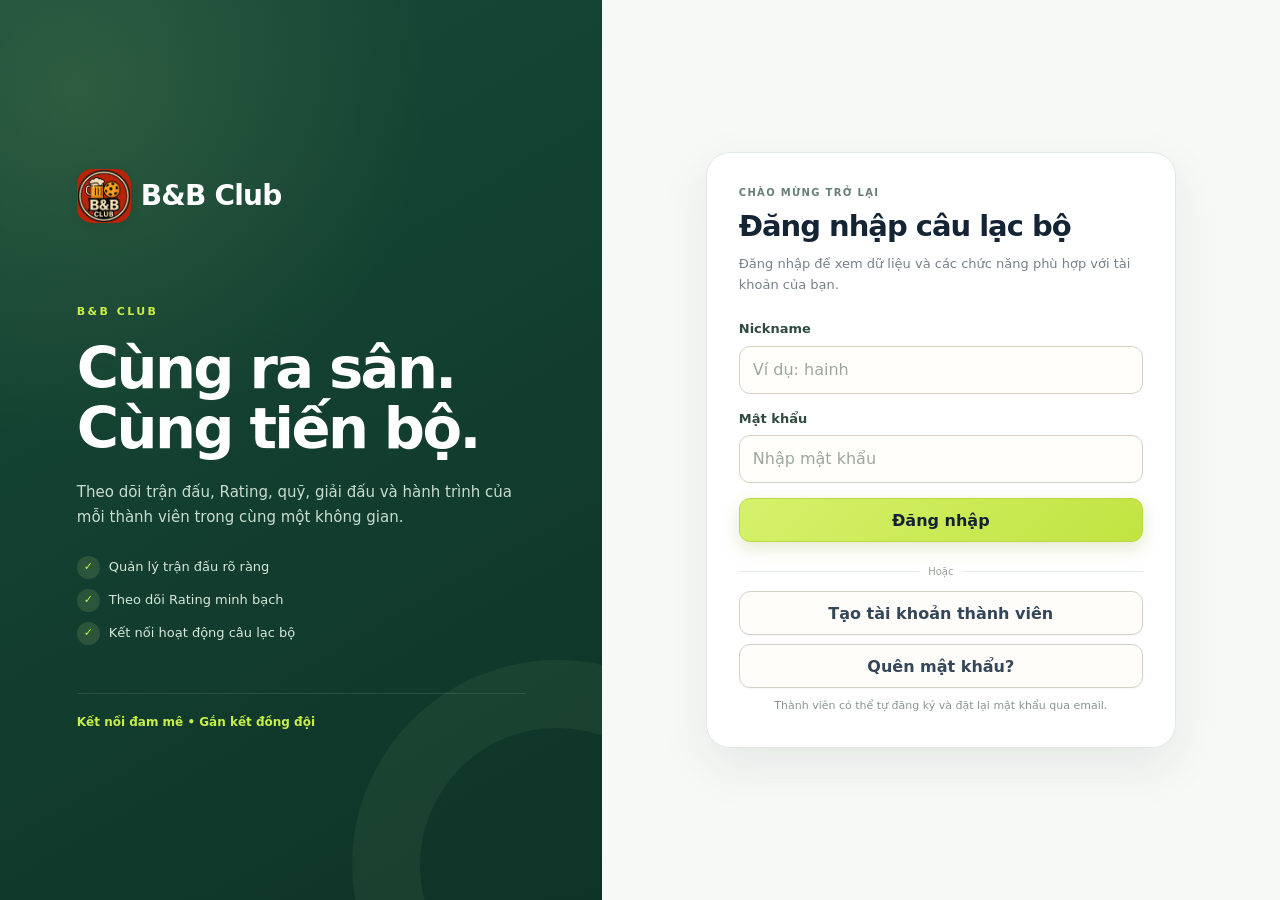
==== commit 7265ad95: "ui: add contribution recognition and balance pending member actions" ====
--- a/index.html
+++ b/index.html
@@ -17,13 +17,13 @@
 
   <title>PICK • Câu lạc bộ Pickleball</title>
 
-  <script src="./_releases/system-review-r1-20261028-v1/tailwind-3.4.17.js"></script>
-  <script src="./_releases/system-review-r1-20261028-v1/supabase.js"></script>
-  <script src="./_releases/system-review-r1-20261028-v1/config.js?v=system-review-r1-20261028-v1"></script>
+  <script src="./_releases/ui-refinement-r2-20261028-v1/tailwind-3.4.17.js"></script>
+  <script src="./_releases/ui-refinement-r2-20261028-v1/supabase.js"></script>
+  <script src="./_releases/ui-refinement-r2-20261028-v1/config.js?v=ui-refinement-r2-20261028-v1"></script>
 
   <link
     rel="stylesheet"
-    href="./_releases/system-review-r1-20261028-v1/app.css?v=system-review-r1-20261028-v1"
+    href="./_releases/ui-refinement-r2-20261028-v1/app.css?v=ui-refinement-r2-20261028-v1"
   >
 </head>
 
@@ -669,15 +669,15 @@
     </main>
   </div>
 
-  <script src="./_releases/system-review-r1-20261028-v1/preplay.js?v=system-review-r1-20261028-v1"></script>
-  <script src="./_releases/system-review-r1-20261028-v1/matches.js?v=system-review-r1-20261028-v1"></script>
-  <script src="./_releases/system-review-r1-20261028-v1/players.js?v=system-review-r1-20261028-v1"></script>
-  <script src="./_releases/system-review-r1-20261028-v1/fund.js?v=system-review-r1-20261028-v1"></script>
-  <script src="./_releases/system-review-r1-20261028-v1/account.js?v=system-review-r1-20261028-v1"></script>
-  <script src="./_releases/system-review-r1-20261028-v1/member-analytics.js?v=system-review-r1-20261028-v1"></script>
-  <script src="./_releases/system-review-r1-20261028-v1/member-activity.js?v=system-review-r1-20261028-v1"></script>
-  <script src="./_releases/system-review-r1-20261028-v1/member-birthday.js?v=system-review-r1-20261028-v1"></script>
-  <script src="./_releases/system-review-r1-20261028-v1/member-leaderboards.js?v=system-review-r1-20261028-v1"></script>
-  <script src="./_releases/system-review-r1-20261028-v1/app.js?v=system-review-r1-20261028-v1"></script>
+  <script src="./_releases/ui-refinement-r2-20261028-v1/preplay.js?v=ui-refinement-r2-20261028-v1"></script>
+  <script src="./_releases/ui-refinement-r2-20261028-v1/matches.js?v=ui-refinement-r2-20261028-v1"></script>
+  <script src="./_releases/ui-refinement-r2-20261028-v1/players.js?v=ui-refinement-r2-20261028-v1"></script>
+  <script src="./_releases/ui-refinement-r2-20261028-v1/fund.js?v=ui-refinement-r2-20261028-v1"></script>
+  <script src="./_releases/ui-refinement-r2-20261028-v1/account.js?v=ui-refinement-r2-20261028-v1"></script>
+  <script src="./_releases/ui-refinement-r2-20261028-v1/member-analytics.js?v=ui-refinement-r2-20261028-v1"></script>
+  <script src="./_releases/ui-refinement-r2-20261028-v1/member-activity.js?v=ui-refinement-r2-20261028-v1"></script>
+  <script src="./_releases/ui-refinement-r2-20261028-v1/member-birthday.js?v=ui-refinement-r2-20261028-v1"></script>
+  <script src="./_releases/ui-refinement-r2-20261028-v1/member-leaderboards.js?v=ui-refinement-r2-20261028-v1"></script>
+  <script src="./_releases/ui-refinement-r2-20261028-v1/app.js?v=ui-refinement-r2-20261028-v1"></script>
 </body>
 </html>
--- a/_releases/ui-refinement-r2-20261028-v1/app.css
+++ b/_releases/ui-refinement-r2-20261028-v1/app.css
@@ -0,0 +1,7126 @@
+:root{
+  font-family:
+    Inter,
+    ui-sans-serif,
+    system-ui,
+    -apple-system,
+    BlinkMacSystemFont,
+    "Segoe UI",
+    sans-serif;
+
+  color:#17332a;
+  background:#f3f6f4;
+  font-synthesis:none;
+
+  --brand:#175c45;
+  --brand-2:#226f55;
+  --brand-dark:#103e30;
+  --brand-deep:#0b3025;
+  --lime:#d7f28a;
+
+  --bg:#f3f6f4;
+  --surface:#ffffff;
+  --surface-2:#f8faf9;
+  --surface-3:#eef3f0;
+
+  --text:#17332a;
+  --text-2:#385047;
+  --muted:#718078;
+  --soft:#93a098;
+
+  --border:#dce5df;
+  --border-strong:#c9d6ce;
+
+  --green:#22834e;
+  --green-bg:#ebf8ef;
+
+  --blue:#386fca;
+  --blue-bg:#eef4fd;
+
+  --purple:#7a48b8;
+  --purple-bg:#f5f0fc;
+
+  --amber:#ac701b;
+  --amber-bg:#fff6e5;
+
+  --red:#b34a3e;
+  --red-bg:#fff0ee;
+
+  --shadow-1:
+    0 1px 2px rgba(13,42,31,.035),
+    0 4px 14px rgba(13,42,31,.035);
+
+  --shadow-2:
+    0 8px 24px rgba(13,42,31,.065),
+    0 2px 6px rgba(13,42,31,.035);
+
+  --shadow-3:
+    0 18px 50px rgba(13,42,31,.12);
+
+  --r-sm:10px;
+  --r:14px;
+  --r-lg:19px;
+  --r-xl:25px;
+
+  --sidebar:248px;
+  --ease:160ms ease;
+}
+
+*{
+  box-sizing:border-box;
+}
+
+html{
+  min-height:100%;
+  background:var(--bg);
+}
+
+body{
+  margin:0;
+  min-width:0;
+  min-height:100vh;
+
+  color:var(--text);
+
+  background:
+    radial-gradient(
+      circle at 100% 0,
+      rgba(215,242,138,.11),
+      transparent 30rem
+    ),
+    var(--bg);
+
+  -webkit-font-smoothing:antialiased;
+  text-rendering:optimizeLegibility;
+}
+
+button,
+input,
+select,
+textarea{
+  font:inherit;
+}
+
+button{
+  cursor:pointer;
+}
+
+button:disabled{
+  cursor:not-allowed;
+  opacity:.52;
+}
+
+[hidden]{
+  display:none!important;
+}
+
+::selection{
+  background:#dcefa6;
+  color:#12372a;
+}
+
+
+/* =========================================================
+   ACCESSIBILITY
+   ========================================================= */
+
+button:focus-visible,
+a:focus-visible,
+input:focus-visible,
+select:focus-visible,
+textarea:focus-visible,
+summary:focus-visible,
+[tabindex]:focus-visible{
+  outline:3px solid rgba(13,148,136,.40);
+  outline-offset:2px;
+}
+
+.sr-only{
+  position:absolute;
+  width:1px;
+  height:1px;
+  padding:0;
+  margin:-1px;
+  overflow:hidden;
+  clip:rect(0,0,0,0);
+  white-space:nowrap;
+  border:0;
+}
+
+
+/* =========================================================
+   TYPOGRAPHY
+   ========================================================= */
+
+h1,
+h2,
+h3,
+h4,
+h5,
+p{
+  margin-top:0;
+}
+
+h1,
+h2,
+h3,
+h4,
+h5{
+  color:#132d24;
+}
+
+h2{
+  margin-bottom:17px;
+  font-size:21px;
+  line-height:1.3;
+  font-weight:780;
+  letter-spacing:-.025em;
+}
+
+h3{
+  font-weight:740;
+}
+
+h4{
+  font-weight:720;
+}
+
+.muted{
+  color:var(--muted);
+  font-size:14px;
+}
+
+.opacity-60{
+  opacity:.60;
+}
+
+.opacity-70{
+  opacity:.70;
+}
+
+
+/* =========================================================
+   BUTTON SYSTEM
+   ========================================================= */
+
+.btn{
+  display:inline-flex;
+  align-items:center;
+  justify-content:center;
+  gap:8px;
+
+  min-height:44px;
+  padding:10px 15px;
+
+  border:1px solid var(--border-strong);
+  border-radius:11px;
+
+  background:#fff;
+  color:#29493c;
+
+  font-weight:680;
+  line-height:1.2;
+
+  box-shadow:
+    0 1px 1px rgba(13,42,31,.025);
+
+  transition:
+    background var(--ease),
+    border-color var(--ease),
+    color var(--ease),
+    box-shadow var(--ease),
+    transform var(--ease);
+}
+
+.btn:hover:not(:disabled){
+  border-color:#afc1b6;
+  background:#f5f9f6;
+  box-shadow:var(--shadow-1);
+  transform:translateY(-1px);
+}
+
+.btn:active:not(:disabled){
+  transform:translateY(0);
+}
+
+.btn.primary,
+.primary{
+  border-color:var(--brand);
+  background:
+    linear-gradient(
+      135deg,
+      var(--brand-2),
+      var(--brand)
+    );
+  color:#fff;
+
+  box-shadow:
+    0 5px 15px rgba(23,92,69,.16);
+}
+
+.btn.primary:hover:not(:disabled),
+.primary:hover:not(:disabled){
+  border-color:var(--brand-dark);
+  background:
+    linear-gradient(
+      135deg,
+      var(--brand),
+      var(--brand-dark)
+    );
+  color:#fff;
+}
+
+.btn.danger,
+.danger{
+  border-color:#edc8c3;
+  background:#fff;
+  color:#a63f34;
+}
+
+.btn.danger:hover:not(:disabled),
+.danger:hover:not(:disabled){
+  background:var(--red-bg);
+  border-color:#e7b8b2;
+}
+
+.btn-compact{
+  min-height:44px;
+  padding:8px 11px;
+  font-size:12px;
+}
+
+
+/* =========================================================
+   FORM SYSTEM
+   ========================================================= */
+
+.field,
+input.border,
+select.border,
+textarea.border{
+  width:100%;
+  min-height:46px;
+
+  padding:11px 13px;
+
+  border:1px solid var(--border-strong);
+  border-radius:11px;
+
+  background:#fff;
+  color:var(--text);
+
+  transition:
+    border-color var(--ease),
+    box-shadow var(--ease),
+    background var(--ease);
+}
+
+.field:hover,
+input.border:hover,
+select.border:hover,
+textarea.border:hover{
+  border-color:#afc1b6;
+}
+
+.field:focus,
+input.border:focus,
+select.border:focus,
+textarea.border:focus{
+  outline:none;
+  border-color:#548f77;
+  box-shadow:
+    0 0 0 4px rgba(23,92,69,.09);
+}
+
+.field::placeholder,
+input::placeholder,
+textarea::placeholder{
+  color:#9ba79f;
+}
+
+.field:disabled,
+.field[readonly]{
+  background:#f2f5f3;
+  color:#65756d;
+}
+
+textarea.field{
+  min-height:105px;
+  resize:vertical;
+  line-height:1.55;
+}
+
+.form-grid{
+  display:grid;
+  grid-template-columns:
+    repeat(2,minmax(0,1fr));
+  gap:15px;
+}
+
+.form-group{
+  min-width:0;
+}
+
+.form-group label{
+  display:block;
+  margin-bottom:7px;
+
+  color:#314b40;
+
+  font-size:13px;
+  font-weight:700;
+}
+
+.field-help{
+  margin:8px 2px 0;
+  color:var(--muted);
+  font-size:12px;
+  line-height:1.55;
+}
+
+.form-actions{
+  display:flex;
+  flex-wrap:wrap;
+  gap:9px;
+  margin-top:19px;
+}
+
+
+/* =========================================================
+   FEEDBACK / NOTICES
+   ========================================================= */
+
+.notice{
+  margin-bottom:15px;
+  padding:13px 15px;
+
+  border:1px solid #d7e5dc;
+  border-left:4px solid #78a98e;
+  border-radius:11px;
+
+  background:#f0f6f2;
+  color:#315543;
+
+  font-size:13px;
+  line-height:1.55;
+}
+
+.notice.error,
+.error{
+  border-color:#efcac5;
+  border-left-color:var(--red);
+  background:var(--red-bg);
+  color:#963a30;
+}
+
+.notice.success,
+.success{
+  border-color:#cce7d4;
+  border-left-color:var(--green);
+  background:var(--green-bg);
+  color:#286441;
+}
+
+
+/* =========================================================
+   GLOBAL CARD / PANEL SYSTEM
+   ========================================================= */
+
+.panel{
+  position:relative;
+
+  margin-bottom:18px;
+  padding:22px;
+
+  border:1px solid var(--border);
+  border-radius:var(--r-lg);
+
+  background:
+    linear-gradient(
+      180deg,
+      rgba(255,255,255,.98),
+      rgba(253,254,253,.98)
+    );
+
+  box-shadow:var(--shadow-1);
+}
+
+.panel > h2:first-child{
+  margin-bottom:18px;
+  padding-bottom:13px;
+
+  border-bottom:1px solid #edf1ee;
+}
+
+#content > .panel,
+#content > section.panel{
+  animation:uiEnter 180ms ease both;
+}
+
+@keyframes uiEnter{
+  from{
+    opacity:0;
+    transform:translateY(3px);
+  }
+
+  to{
+    opacity:1;
+    transform:none;
+  }
+}
+
+
+/* =========================================================
+   SUMMARY / KPI
+   ========================================================= */
+
+.stat{
+  position:relative;
+  overflow:hidden;
+
+  min-width:0;
+  padding:18px;
+
+  border:1px solid var(--border);
+  border-radius:16px;
+
+  background:
+    linear-gradient(
+      145deg,
+      #fff,
+      #fafcfb
+    );
+
+  box-shadow:var(--shadow-1);
+
+  transition:
+    transform var(--ease),
+    box-shadow var(--ease),
+    border-color var(--ease);
+}
+
+.stat::after{
+  content:"";
+
+  position:absolute;
+  right:-26px;
+  top:-27px;
+
+  width:70px;
+  height:70px;
+
+  border-radius:50%;
+  background:rgba(215,242,138,.10);
+}
+
+.stat:hover{
+  transform:translateY(-2px);
+  border-color:#cddad1;
+  box-shadow:var(--shadow-2);
+}
+
+.stat .muted:first-child{
+  color:#78877f;
+  font-size:11px;
+  font-weight:760;
+  letter-spacing:.025em;
+}
+
+.stat strong{
+  display:block;
+
+  margin-top:7px;
+
+  color:#173f2e;
+
+  font-size:clamp(24px,3vw,31px);
+  line-height:1.1;
+  font-weight:800;
+  letter-spacing:-1px;
+}
+
+
+/* =========================================================
+   HERO
+   ========================================================= */
+
+.hero{
+  position:relative;
+  overflow:hidden;
+
+  margin-bottom:21px;
+  padding:
+    clamp(23px,3vw,31px);
+
+  border-radius:22px;
+
+  background:
+    radial-gradient(
+      circle at 93% 5%,
+      rgba(215,242,138,.18),
+      transparent 18rem
+    ),
+    linear-gradient(
+      135deg,
+      #174a38,
+      #10382b
+    );
+
+  color:#fff;
+
+  box-shadow:
+    0 14px 34px rgba(13,53,40,.13);
+}
+
+.hero::after{
+  content:"";
+
+  position:absolute;
+  top:-96px;
+  right:-74px;
+
+  width:235px;
+  height:235px;
+
+  border:34px solid rgba(215,242,138,.07);
+  border-radius:50%;
+
+  pointer-events:none;
+}
+
+.hero h1,
+.hero h2,
+.hero h3{
+  color:#fff;
+}
+
+.hero .btn{
+  position:relative;
+  z-index:1;
+
+  border-color:rgba(255,255,255,.25);
+  background:#fff;
+  color:#174a38;
+}
+
+.hero .btn:hover{
+  background:#f2f7f3;
+}
+
+
+/* =========================================================
+   BADGES
+   ========================================================= */
+
+.badge{
+  display:inline-flex;
+  align-items:center;
+  justify-content:center;
+
+  min-height:25px;
+  padding:4px 9px;
+
+  border-radius:999px;
+
+  background:#edf2ef;
+  color:#586a60;
+
+  font-size:11px;
+  font-weight:740;
+  line-height:1;
+  white-space:nowrap;
+}
+
+.badge.good{
+  background:#e5f4e9;
+  color:#267046;
+}
+
+.badge.pending{
+  background:#fff3dc;
+  color:#97631c;
+}
+
+.badge.bad{
+  background:#fae9e7;
+  color:#a2463a;
+}
+
+
+/* =========================================================
+   TABLES
+   ========================================================= */
+
+.table-wrap{
+  position:relative;
+
+  width:100%;
+  overflow:auto;
+
+  border:1px solid var(--border);
+  border-radius:13px;
+
+  background:#fff;
+
+  scrollbar-width:thin;
+  scrollbar-color:#bdcac2 transparent;
+}
+
+table{
+  width:100%;
+  min-width:650px;
+
+  border-collapse:separate;
+  border-spacing:0;
+
+  font-size:13px;
+}
+
+th{
+  position:sticky;
+  top:0;
+  z-index:2;
+
+  padding:11px 14px;
+
+  border-bottom:1px solid var(--border);
+
+  background:#f3f7f4;
+  color:#697a71;
+
+  text-align:left;
+  font-size:10px;
+  font-weight:800;
+  letter-spacing:.035em;
+  text-transform:uppercase;
+  white-space:nowrap;
+}
+
+td{
+  max-width:420px;
+
+  padding:13px 14px;
+
+  border-top:1px solid #edf1ee;
+
+  color:#2c4238;
+
+  vertical-align:middle;
+
+  white-space:normal;
+  overflow-wrap:anywhere;
+}
+
+tbody tr:first-child td{
+  border-top:0;
+}
+
+tbody tr{
+  transition:background var(--ease);
+}
+
+tbody tr:hover{
+  background:#fafcfb;
+}
+
+td:first-child{
+  font-weight:660;
+}
+
+.tools{
+  display:flex;
+  flex-wrap:wrap;
+  align-items:center;
+  gap:9px;
+
+  margin-bottom:15px;
+}
+
+.tools .field{
+  width:auto;
+  min-width:190px;
+  max-width:100%;
+}
+
+.pager{
+  display:flex;
+  align-items:center;
+  justify-content:space-between;
+
+  gap:10px;
+  flex-wrap:wrap;
+
+  margin-top:14px;
+}
+
+
+/* =========================================================
+   BRAND
+   ========================================================= */
+
+.brand{
+  display:flex;
+  align-items:center;
+  gap:10px;
+
+  min-width:0;
+
+  color:var(--brand);
+  line-height:1;
+}
+
+.club-brand-logo{
+  display:block;
+
+  width:42px;
+  height:42px;
+
+  flex:0 0 42px;
+
+  border-radius:12px;
+
+  object-fit:cover;
+
+  background:#fff;
+
+  box-shadow:
+    0 2px 8px rgba(10,40,29,.12);
+}
+
+.club-brand-name{
+  min-width:0;
+
+  overflow:hidden;
+  text-overflow:ellipsis;
+  white-space:nowrap;
+
+  color:var(--brand);
+
+  font-size:22px;
+  font-weight:860;
+  letter-spacing:-.8px;
+}
+
+.brand-light .club-brand-name{
+  color:#fff;
+}
+
+.login-story .club-brand-logo{
+  width:54px;
+  height:54px;
+  flex-basis:54px;
+  border-radius:15px;
+}
+
+.login-story .club-brand-name{
+  font-size:28px;
+}
+
+.sidebar .club-brand-logo{
+  width:38px;
+  height:38px;
+  flex-basis:38px;
+  border-radius:11px;
+}
+
+.sidebar .club-brand-name{
+  font-size:18px;
+}
+
+.login-mobile-brand .club-brand-logo{
+  width:44px;
+  height:44px;
+  flex-basis:44px;
+}
+
+.login-mobile-brand .club-brand-name{
+  font-size:22px;
+}
+
+
+/* =========================================================
+   BOOT
+   ========================================================= */
+
+.boot-screen{
+  display:grid;
+  min-height:100vh;
+  place-items:center;
+
+  padding:24px;
+
+  background:
+    radial-gradient(
+      circle at 50% 30%,
+      rgba(215,242,138,.18),
+      transparent 24rem
+    ),
+    #f5f7f5;
+}
+
+.boot-card{
+  width:min(390px,100%);
+  padding:32px;
+
+  border:1px solid var(--border);
+  border-radius:22px;
+
+  background:#fff;
+
+  text-align:center;
+
+  box-shadow:var(--shadow-2);
+}
+
+.boot-brand{
+  color:var(--brand);
+  font-size:33px;
+  font-weight:900;
+}
+
+.boot-brand span{
+  color:#9fbe42;
+}
+
+.boot-text{
+  margin:11px 0 0;
+  color:var(--muted);
+}
+
+.noscript-box{
+  width:min(520px,calc(100% - 32px));
+  margin:30px auto;
+  padding:17px;
+
+  border:1px solid #efcbc6;
+  border-radius:13px;
+
+  background:var(--red-bg);
+  color:#92372d;
+}
+
+
+/* =========================================================
+   LOGIN
+   ========================================================= */
+
+.login-layout{
+  display:grid;
+
+  grid-template-columns:
+    minmax(360px,.94fr)
+    minmax(460px,1.06fr);
+
+  min-height:100vh;
+
+  background:#f7f9f7;
+}
+
+.login-story{
+  position:relative;
+  overflow:hidden;
+
+  display:flex;
+  align-items:center;
+
+  min-height:100vh;
+
+  padding:
+    clamp(38px,6vw,86px);
+
+  background:
+    radial-gradient(
+      circle at 13% 10%,
+      rgba(215,242,138,.12),
+      transparent 22rem
+    ),
+    linear-gradient(
+      150deg,
+      #174a38,
+      #0e3327
+    );
+
+  color:#fff;
+}
+
+.login-story::after{
+  content:"";
+
+  position:absolute;
+  right:-160px;
+  bottom:-170px;
+
+  width:410px;
+  height:410px;
+
+  border:68px solid rgba(215,242,138,.055);
+  border-radius:50%;
+}
+
+.login-story-inner{
+  position:relative;
+  z-index:1;
+
+  width:min(520px,100%);
+  margin:auto;
+}
+
+.login-story-kicker{
+  margin:
+    clamp(58px,9vh,105px)
+    0 18px;
+
+  color:var(--lime);
+
+  font-size:11px;
+  font-weight:800;
+  letter-spacing:.22em;
+}
+
+.login-story-title{
+  margin-bottom:20px;
+
+  color:#fff;
+
+  font-size:
+    clamp(38px,4.5vw,62px);
+
+  font-weight:830;
+  line-height:1.05;
+  letter-spacing:-.045em;
+}
+
+.login-story-description{
+  max-width:450px;
+  margin-bottom:25px;
+
+  color:#c8ddd0;
+
+  font-size:15px;
+  line-height:1.7;
+}
+
+.login-story-points{
+  display:grid;
+  gap:10px;
+  margin-top:25px;
+}
+
+.login-story-point{
+  display:flex;
+  align-items:center;
+  gap:9px;
+
+  color:#d8e7dc;
+
+  font-size:13px;
+}
+
+.login-story-point-icon{
+  display:grid;
+  place-items:center;
+
+  width:23px;
+  height:23px;
+
+  flex:0 0 23px;
+
+  border-radius:50%;
+
+  background:rgba(215,242,138,.13);
+  color:var(--lime);
+
+  font-size:11px;
+  font-weight:800;
+}
+
+.login-story-footer{
+  margin-top:48px;
+  padding-top:19px;
+
+  border-top:1px solid rgba(255,255,255,.11);
+
+  color:var(--lime);
+
+  font-size:12px;
+  font-weight:650;
+}
+
+.login-form{
+  display:flex;
+  align-items:center;
+  justify-content:center;
+
+  min-width:0;
+
+  padding:
+    38px
+    clamp(24px,5vw,70px);
+}
+
+.login-card{
+  width:100%;
+  max-width:470px;
+
+  padding:32px;
+
+  border:1px solid #e1e8e3;
+  border-radius:24px;
+
+  background:rgba(255,255,255,.94);
+
+  box-shadow:
+    0 18px 50px rgba(13,42,31,.08);
+
+  backdrop-filter:blur(10px);
+}
+
+.login-mobile-brand{
+  display:none;
+}
+
+.auth-heading{
+  margin-bottom:24px;
+}
+
+.auth-eyebrow{
+  margin-bottom:8px;
+
+  color:#668076;
+
+  font-size:10px;
+  font-weight:780;
+  letter-spacing:.13em;
+}
+
+.auth-title{
+  margin-bottom:8px;
+
+  font-size:29px;
+  font-weight:800;
+  letter-spacing:-.035em;
+}
+
+.auth-description{
+  margin-bottom:0;
+
+  color:var(--muted);
+
+  font-size:13px;
+  line-height:1.6;
+}
+
+.auth-form{
+  display:grid;
+  gap:15px;
+}
+
+.auth-primary-action{
+  width:100%;
+}
+
+.auth-secondary-actions{
+  display:grid;
+  gap:9px;
+
+  margin-top:20px;
+}
+
+.auth-divider{
+  display:flex;
+  align-items:center;
+  gap:9px;
+
+  margin:2px 0 3px;
+
+  color:#94a198;
+
+  font-size:10px;
+}
+
+.auth-divider::before,
+.auth-divider::after{
+  content:"";
+  flex:1;
+  height:1px;
+  background:#e5ebe7;
+}
+
+.auth-secondary-button{
+  width:100%;
+}
+
+.auth-link-button{
+  width:100%;
+
+  border-color:transparent;
+  background:transparent;
+
+  box-shadow:none;
+
+  color:#456a5a;
+}
+
+.auth-link-button:hover{
+  border-color:transparent!important;
+  background:#f4f8f5!important;
+  box-shadow:none!important;
+}
+
+.auth-help{
+  margin:1px 0 0;
+
+  color:#87968e;
+
+  text-align:center;
+
+  font-size:11px;
+  line-height:1.5;
+}
+
+.auth-panel{
+  margin-top:22px;
+  padding-top:22px;
+
+  border-top:1px solid #e8ede9;
+}
+
+.auth-panel-heading{
+  margin-bottom:18px;
+}
+
+.auth-panel-heading h3{
+  margin-bottom:7px;
+
+  font-size:21px;
+}
+
+.auth-panel-actions{
+  display:grid;
+  gap:9px;
+}
+
+.auth-form-grid{
+  gap:11px;
+}
+
+
+/* =========================================================
+   APP LAYOUT
+   ========================================================= */
+
+.shell{
+  display:grid;
+
+  grid-template-columns:
+    var(--sidebar)
+    minmax(0,1fr);
+
+  min-height:100vh;
+}
+
+.sidebar{
+  position:sticky;
+  top:0;
+
+  display:flex;
+  flex-direction:column;
+
+  height:100vh;
+
+  padding:25px 15px 17px;
+
+  overflow:hidden;
+
+  background:
+    radial-gradient(
+      circle at 0 0,
+      rgba(215,242,138,.07),
+      transparent 13rem
+    ),
+    linear-gradient(
+      180deg,
+      #174536,
+      #11372b
+    );
+
+  color:#fff;
+}
+
+.sidebar-header{
+  padding:0 10px;
+}
+
+.sidebar-kicker{
+  margin:6px 0 22px;
+
+  color:#9bb9a7;
+
+  font-size:9px;
+  font-weight:730;
+  letter-spacing:.15em;
+}
+
+.sidebar-nav{
+  min-height:0;
+  overflow:auto;
+  scrollbar-width:none;
+}
+
+.sidebar-nav::-webkit-scrollbar{
+  display:none;
+}
+
+.nav-item{
+  display:flex;
+  align-items:center;
+  gap:10px;
+
+  width:100%;
+  min-height:45px;
+
+  margin:3px 0;
+  padding:10px 12px;
+
+  border:1px solid transparent;
+  border-radius:10px;
+
+  background:transparent;
+  color:#bfd2c6;
+
+  text-align:left;
+
+  font-size:12px;
+  font-weight:620;
+  white-space:nowrap;
+
+  transition:
+    background var(--ease),
+    color var(--ease),
+    border-color var(--ease),
+    transform var(--ease);
+}
+
+.nav-item:hover{
+  background:rgba(255,255,255,.075);
+  color:#fff;
+  transform:translateX(2px);
+}
+
+.nav-item[aria-current=page]{
+  border-color:rgba(215,242,138,.16);
+
+  background:
+    linear-gradient(
+      135deg,
+      #d9f38e,
+      #c6e46d
+    );
+
+  color:#15382b;
+
+  font-weight:780;
+
+  box-shadow:
+    0 7px 17px rgba(9,39,28,.12);
+}
+
+.nav-icon{
+  display:grid;
+  place-items:center;
+
+  width:23px;
+
+  flex:0 0 23px;
+
+  font-size:16px;
+}
+
+.sidebar-footer{
+  display:flex;
+  align-items:center;
+  gap:9px;
+
+  margin-top:auto;
+  padding:16px 10px 2px;
+
+  border-top:1px solid rgba(255,255,255,.08);
+
+  color:#aec4b7;
+
+  font-size:10px;
+}
+
+.sidebar-footer strong{
+  display:block;
+  color:#e6efe9;
+}
+
+.sidebar-footer span{
+  display:block;
+  margin-top:2px;
+  font-size:9px;
+}
+
+.sidebar-footer-dot{
+  width:7px;
+  height:7px;
+
+  flex:0 0 7px;
+
+  border-radius:50%;
+
+  background:var(--lime);
+
+  box-shadow:
+    0 0 0 4px rgba(215,242,138,.08);
+}
+
+.main{
+  width:100%;
+  max-width:1560px;
+
+  min-width:0;
+
+  margin:auto;
+
+  padding:
+    24px
+    clamp(22px,3vw,40px)
+    36px;
+}
+
+.topbar{
+  display:flex;
+  align-items:center;
+  justify-content:space-between;
+
+  gap:20px;
+
+  margin-bottom:7px;
+}
+
+.topbar-eyebrow{
+  margin-bottom:3px;
+
+  color:#7b8b82;
+
+  font-size:10px;
+  font-weight:700;
+  letter-spacing:.04em;
+}
+
+.page-title{
+  margin:0;
+
+  color:#17352a;
+
+  font-size:
+    clamp(23px,3vw,29px);
+
+  line-height:1.15;
+  font-weight:810;
+  letter-spacing:-.03em;
+}
+
+.topbar-actions{
+  display:flex;
+  align-items:center;
+  justify-content:flex-end;
+
+  gap:14px;
+
+  min-width:0;
+}
+
+.topbar-user{
+  display:flex;
+  align-items:center;
+  gap:9px;
+
+  min-width:0;
+}
+
+.topbar-avatar{
+  display:grid;
+  place-items:center;
+
+  width:37px;
+  height:37px;
+
+  flex:0 0 37px;
+
+  border-radius:11px;
+
+  background:
+    linear-gradient(
+      135deg,
+      #dff2a5,
+      #c7e66d
+    );
+
+  color:#19412f;
+
+  font-size:13px;
+  font-weight:850;
+}
+
+.topbar-user-name{
+  max-width:185px;
+
+  overflow:hidden;
+  text-overflow:ellipsis;
+  white-space:nowrap;
+
+  color:#243e34;
+
+  font-size:12px;
+  font-weight:730;
+}
+
+.topbar-user-role{
+  margin-top:2px;
+
+  color:#819087;
+
+  font-size:10px;
+}
+
+.topbar-buttons{
+  display:flex;
+  gap:7px;
+}
+
+.sync-row{
+  display:flex;
+  align-items:center;
+  gap:6px;
+
+  min-height:25px;
+
+  margin-bottom:14px;
+}
+
+.sync-dot{
+  width:6px;
+  height:6px;
+
+  flex:0 0 6px;
+
+  border-radius:50%;
+  background:#67a283;
+}
+
+.sync-status{
+  margin:0;
+  font-size:10px;
+}
+
+.content{
+  min-width:0;
+}
+
+.app-footer{
+  display:flex;
+  justify-content:space-between;
+  gap:18px;
+
+  margin-top:32px;
+  padding-top:17px;
+
+  border-top:1px solid #e1e8e3;
+
+  color:#87968e;
+
+  font-size:10px;
+}
+
+.app-footer span:first-child{
+  color:#557368;
+  font-weight:800;
+}
+
+
+/* =========================================================
+   SHARED ACTION / ACCORDION SYSTEM
+   ========================================================= */
+
+.app-action,
+.fund-action{
+  overflow:hidden;
+
+  border:1px solid var(--border);
+  border-radius:14px;
+
+  background:#fff;
+
+  box-shadow:var(--shadow-1);
+
+  transition:
+    border-color var(--ease),
+    box-shadow var(--ease),
+    transform var(--ease);
+}
+
+.app-action + .app-action,
+.fund-action + .fund-action{
+  margin-top:9px;
+}
+
+.app-action:hover,
+.fund-action:hover{
+  border-color:#ccd9d0;
+}
+
+.app-action-toggle,
+.fund-action-summary{
+  display:flex;
+  align-items:center;
+  gap:9px;
+
+  width:100%;
+  min-height:49px;
+
+  padding:11px 13px;
+
+  border:0;
+
+  background:transparent;
+  color:#334b40;
+
+  text-align:left;
+
+  font-size:12px;
+  font-weight:760;
+
+  list-style:none;
+  cursor:pointer;
+  user-select:none;
+}
+
+.app-action-toggle::before,
+.fund-action-summary::before{
+  display:grid;
+  place-items:center;
+
+  width:27px;
+  height:27px;
+
+  flex:0 0 27px;
+
+  border-radius:8px;
+
+  font-size:16px;
+  line-height:1;
+}
+
+.fund-action-summary::-webkit-details-marker{
+  display:none;
+}
+
+.fund-action-summary::after{
+  content:"›";
+
+  margin-left:auto;
+
+  color:#819087;
+
+  font-size:20px;
+
+  transition:transform var(--ease);
+}
+
+.fund-action[open] >
+.fund-action-summary::after{
+  transform:rotate(90deg);
+}
+
+.app-action-body{
+  padding:
+    0 13px 13px;
+}
+
+.app-action-success,
+.fund-action-income{
+  border-left:4px solid #459b66;
+}
+
+.app-action-success >
+.app-action-toggle,
+.fund-action-income >
+.fund-action-summary{
+  background:#f3faf5;
+  color:#276641;
+}
+
+.app-action-success >
+.app-action-toggle::before,
+.fund-action-income >
+.fund-action-summary::before{
+  content:"+";
+  background:#dff2e4;
+  color:#25814c;
+}
+
+.app-action-info{
+  border-left:4px solid #4e7fd1;
+}
+
+.app-action-info >
+.app-action-toggle{
+  background:#f3f7fd;
+  color:#315ca1;
+}
+
+.app-action-info >
+.app-action-toggle::before{
+  content:"✎";
+  background:#e2ebfa;
+  color:#3569bb;
+}
+
+.app-action-neutral{
+  border-left:4px solid #87978e;
+}
+
+.app-action-neutral >
+.app-action-toggle{
+  background:#f7f9f8;
+}
+
+.app-action-neutral >
+.app-action-toggle::before{
+  content:"›";
+  background:#e7eeea;
+  color:#60736a;
+}
+
+.fund-action-expense{
+  border-left:4px solid #d27a37;
+}
+
+.fund-action-expense >
+.fund-action-summary{
+  background:#fff8f1;
+  color:#934f20;
+}
+
+.fund-action-expense >
+.fund-action-summary::before{
+  content:"−";
+  background:#fbe8d8;
+  color:#b45c1f;
+}
+
+.app-action:has(
+  .app-action-body:not([hidden])
+),
+.fund-action[open]{
+  border-color:#c9d8cf;
+  box-shadow:var(--shadow-2);
+}
+
+
+/* =========================================================
+   PLAYER / RANKING
+   ========================================================= */
+
+.ranking-card{
+  padding:13px;
+
+  border:1px solid var(--border);
+  border-left:4px solid #9ca9a1;
+  border-radius:13px;
+
+  background:#fff;
+
+  box-shadow:var(--shadow-1);
+
+  transition:
+    border-color var(--ease),
+    box-shadow var(--ease),
+    background var(--ease);
+}
+
+.ranking-card:hover{
+  background:#fcfdfc;
+  border-color:#ccd8d0;
+}
+
+.ranking-card-open{
+  border-color:#c8b9ea;
+  border-left-color:var(--purple);
+
+  background:#fbf9ff;
+
+  box-shadow:
+    0 7px 20px rgba(122,72,184,.07);
+}
+
+.ranking-card-toggle{
+  min-height:35px;
+
+  padding:7px 10px;
+
+  border:1px solid #cbd6cf;
+  border-radius:9px;
+
+  background:#fff;
+  color:#42574d;
+
+  font-size:11px;
+  font-weight:690;
+}
+
+.ranking-card-open
+.ranking-card-toggle{
+  border-color:#c9bbeb;
+  background:#f0ebfb;
+  color:#683aa5;
+}
+
+.member-rating-history{
+  overflow:hidden;
+
+  border:1px solid #ded6ef;
+  border-left:4px solid var(--purple);
+  border-radius:13px;
+
+  background:#fbfaff;
+
+  box-shadow:var(--shadow-1);
+}
+
+.member-rating-history-toggle{
+  width:100%;
+
+  padding:11px 13px;
+
+  border:0;
+
+  background:#f5f1fc;
+  color:#6139a1;
+
+  text-align:left;
+  font-size:12px;
+  font-weight:740;
+}
+
+.member-rating-history-body{
+  margin:0 11px 11px;
+  padding:12px;
+
+  border:1px solid #e7e1f2;
+  border-radius:10px;
+
+  background:#fff;
+}
+
+
+/* =========================================================
+   CONTRIBUTION
+   ========================================================= */
+
+.contribution-fun-grid{
+  display:grid;
+  gap:13px;
+
+  margin-top:13px;
+}
+
+.contribution-card{
+  position:relative;
+  overflow:hidden;
+
+  padding:15px;
+
+  border:1px solid var(--border);
+  border-radius:15px;
+
+  background:#fff;
+
+  box-shadow:var(--shadow-1);
+
+  transition:
+    border-color var(--ease),
+    box-shadow var(--ease),
+    transform var(--ease);
+}
+
+.contribution-card:hover{
+  transform:translateY(-2px);
+  box-shadow:var(--shadow-2);
+}
+
+.contribution-card::before{
+  content:"";
+
+  position:absolute;
+  inset:0 auto 0 0;
+
+  width:4px;
+
+  background:#c8d2cb;
+}
+
+.contribution-card-gold{
+  background:
+    linear-gradient(
+      135deg,
+      #fffaf2,
+      #fff
+    );
+}
+
+.contribution-card-gold::before{
+  background:#e0a029;
+}
+
+.contribution-card-fire{
+  background:
+    linear-gradient(
+      135deg,
+      #f4fbf6,
+      #fff
+    );
+}
+
+.contribution-card-fire::before{
+  background:#3ba566;
+}
+
+.contribution-card-sleepy{
+  background:
+    linear-gradient(
+      135deg,
+      #faf7ff,
+      #fff
+    );
+}
+
+.contribution-card-sleepy::before{
+  background:#965ac6;
+}
+
+.contribution-card-open{
+  box-shadow:var(--shadow-2);
+}
+
+.contribution-card-head{
+  display:flex;
+  align-items:center;
+  justify-content:space-between;
+
+  gap:11px;
+}
+
+.contribution-card-title-wrap{
+  display:flex;
+  align-items:center;
+  gap:9px;
+}
+
+.contribution-card-icon{
+  display:grid;
+  place-items:center;
+
+  width:37px;
+  height:37px;
+
+  flex:0 0 37px;
+
+  border-radius:10px;
+
+  background:rgba(255,255,255,.88);
+
+  font-size:19px;
+
+  box-shadow:var(--shadow-1);
+}
+
+.contribution-card-title{
+  margin:0;
+
+  color:#183229;
+
+  font-size:15px;
+  font-weight:790;
+}
+
+.contribution-card-joke{
+  margin:9px 0 11px;
+
+  color:#718078;
+
+  font-size:12px;
+  line-height:1.5;
+}
+
+.contribution-podium{
+  display:grid;
+  gap:5px;
+}
+
+.contribution-top-line{
+  display:grid;
+
+  grid-template-columns:
+    31px
+    minmax(0,1fr)
+    auto;
+
+  align-items:center;
+  gap:8px;
+
+  padding:8px 9px;
+
+  border-radius:10px;
+
+  background:rgba(255,255,255,.75);
+}
+
+.contribution-medal{
+  text-align:center;
+}
+
+.contribution-top-name{
+  min-width:0;
+
+  overflow:hidden;
+  text-overflow:ellipsis;
+  white-space:nowrap;
+
+  color:#284237;
+
+  font-size:12px;
+  font-weight:690;
+}
+
+.contribution-top-value{
+  color:#183229;
+
+  text-align:right;
+
+  font-size:12px;
+  font-weight:780;
+}
+
+.contribution-top-detail{
+  grid-column:2 / 4;
+
+  color:#77867e;
+
+  font-size:10px;
+}
+
+.contribution-detail-toggle{
+  width:100%;
+
+  margin-top:11px;
+  padding:8px 10px;
+
+  border:1px solid var(--border);
+  border-radius:9px;
+
+  background:rgba(255,255,255,.84);
+  color:#43584f;
+
+  text-align:left;
+
+  font-size:11px;
+  font-weight:710;
+}
+
+.contribution-detail{
+  margin-top:9px;
+  padding:11px;
+
+  border:1px solid var(--border);
+  border-radius:10px;
+
+  background:#fff;
+}
+
+.contribution-footnote{
+  margin-top:9px;
+  font-size:10px;
+}
+
+.contribution-empty{
+  margin:0;
+  padding:9px;
+}
+
+
+/* =========================================================
+   TOURNAMENT
+   ========================================================= */
+
+.tournament-list{
+  display:grid;
+  gap:13px;
+}
+
+.tournament-list-heading{
+  display:flex;
+  align-items:flex-end;
+  justify-content:space-between;
+
+  gap:13px;
+  flex-wrap:wrap;
+}
+
+.tournament-list-heading h3,
+.tournament-list-heading p{
+  margin:0;
+}
+
+.tournament-card{
+  padding:15px;
+
+  border:1px solid var(--border);
+  border-radius:16px;
+
+  background:#fff;
+
+  box-shadow:var(--shadow-1);
+
+  transition:
+    border-color var(--ease),
+    box-shadow var(--ease),
+    transform var(--ease);
+}
+
+.tournament-card:hover{
+  border-color:#ccd9d0;
+  box-shadow:var(--shadow-2);
+}
+
+.tournament-card-open{
+  border-color:#bdc6e9;
+  box-shadow:var(--shadow-2);
+}
+
+.tournament-card-live{
+  border-left:4px solid #43a468;
+}
+
+.tournament-card-cancelled{
+  opacity:.72;
+}
+
+.tournament-card-header{
+  display:flex;
+  align-items:flex-start;
+  justify-content:space-between;
+
+  gap:13px;
+  flex-wrap:wrap;
+}
+
+.tournament-card-title{
+  display:flex;
+  align-items:center;
+  gap:8px;
+  flex-wrap:wrap;
+}
+
+.tournament-card-title h4{
+  margin:0;
+  font-size:15px;
+}
+
+.tournament-code{
+  padding:3px 7px;
+
+  border-radius:999px;
+
+  background:#edf2ef;
+  color:#68786f;
+
+  font-size:9px;
+  font-weight:770;
+}
+
+.tournament-status{
+  display:inline-flex;
+  align-items:center;
+
+  min-height:26px;
+
+  padding:4px 8px;
+
+  border-radius:999px;
+
+  font-size:10px;
+  font-weight:750;
+  white-space:nowrap;
+}
+
+.tournament-status-planned{
+  background:#edf2ef;
+  color:#5d6e64;
+}
+
+.tournament-status-registration{
+  background:#eaf2fc;
+  color:#3464a5;
+}
+
+.tournament-status-live{
+  background:#e7f5ec;
+  color:#247046;
+}
+
+.tournament-status-finished{
+  background:#f1ecf9;
+  color:#6843a1;
+}
+
+.tournament-status-settled{
+  background:#e6f4ee;
+  color:#2e7860;
+}
+
+.tournament-status-cancelled{
+  background:#fae9e7;
+  color:#a2473d;
+}
+
+.tournament-summary-grid,
+.tournament-detail-info{
+  display:grid;
+
+  grid-template-columns:
+    repeat(4,minmax(0,1fr));
+
+  gap:8px;
+
+  margin-top:13px;
+}
+
+.tournament-summary-item,
+.tournament-detail-item{
+  min-width:0;
+
+  padding:9px;
+
+  border:1px solid #ebefec;
+  border-radius:10px;
+
+  background:#f7faf8;
+}
+
+.tournament-summary-item{
+  display:grid;
+
+  grid-template-columns:
+    auto
+    minmax(0,1fr);
+
+  column-gap:7px;
+  align-items:center;
+}
+
+.tournament-summary-icon{
+  grid-row:span 2;
+  font-size:15px;
+}
+
+.tournament-summary-label{
+  color:#7a8a81;
+  font-size:9px;
+}
+
+.tournament-summary-value{
+  min-width:0;
+
+  color:#2d453a;
+
+  font-size:11px;
+  font-weight:670;
+
+  overflow-wrap:anywhere;
+}
+
+.tournament-detail-item{
+  display:flex;
+  flex-direction:column;
+  gap:3px;
+
+  overflow-wrap:anywhere;
+}
+
+.tournament-card-actions{
+  display:flex;
+  justify-content:flex-end;
+  gap:7px;
+  flex-wrap:wrap;
+
+  margin-top:11px;
+}
+
+.tournament-detail-toggle{
+  min-height:36px;
+
+  padding:7px 11px;
+
+  border:1px solid #d6dced;
+  border-radius:9px;
+
+  background:#f3f4fa;
+  color:#505a8d;
+
+  font-size:11px;
+  font-weight:720;
+}
+
+.tournament-detail-body{
+  margin-top:13px;
+  padding-top:13px;
+
+  border-top:1px solid #e8ede9;
+}
+
+.tournament-match-stats{
+  display:flex;
+  flex-wrap:wrap;
+  gap:6px;
+
+  margin-top:13px;
+}
+
+.tournament-match-stat{
+  padding:4px 7px;
+
+  border-radius:999px;
+
+  background:#eef2ef;
+  color:#586a60;
+
+  font-size:10px;
+}
+
+.tournament-matches{
+  margin-top:13px;
+}
+
+.tournament-matches h5{
+  margin:0 0 9px;
+}
+
+.tournament-match-row{
+  margin-top:9px;
+  padding:12px;
+
+  border:1px solid var(--border);
+  border-radius:12px;
+
+  background:#fff;
+}
+
+.tournament-match-row + .tournament-match-row{
+  margin-top:8px;
+}
+
+.tournament-match-top{
+  display:flex;
+  align-items:center;
+  justify-content:space-between;
+
+  gap:9px;
+  flex-wrap:wrap;
+}
+
+.tournament-match-top >
+:first-child{
+  font-weight:710;
+}
+
+.tournament-match-status{
+  display:inline-flex;
+  align-items:center;
+
+  min-height:24px;
+
+  padding:4px 8px;
+
+  border-radius:999px;
+
+  background:#eef2ef;
+  color:#596b61;
+
+  font-size:9px;
+  font-weight:740;
+}
+
+.tournament-match-teams{
+  display:grid;
+
+  grid-template-columns:
+    1fr
+    auto
+    1fr;
+
+  align-items:center;
+  gap:9px;
+
+  margin-top:7px;
+}
+
+.tournament-match-teams >
+:last-child{
+  text-align:right;
+}
+
+.tournament-match-score{
+  padding:4px 7px;
+
+  border-radius:7px;
+
+  background:#eef2ef;
+  color:#2f453b;
+
+  font-weight:720;
+  white-space:nowrap;
+}
+
+
+/* =========================================================
+   TOURNAMENT PAYMENT
+   ========================================================= */
+
+.tournament-payment-summary{
+  display:grid;
+  gap:5px;
+
+  margin-top:10px;
+  padding:9px 10px;
+
+  border:1px solid var(--border);
+  border-radius:10px;
+
+  background:#f8faf9;
+}
+
+.tournament-payment-summary-line{
+  display:grid;
+
+  grid-template-columns:
+    minmax(0,1fr)
+    auto;
+
+  align-items:center;
+  gap:12px;
+
+  min-height:21px;
+
+  color:#66776e;
+
+  font-size:11px;
+}
+
+.tournament-payment-summary-line >
+:last-child{
+  color:#263c33;
+
+  text-align:right;
+
+  font-weight:730;
+  white-space:nowrap;
+}
+
+.tournament-payment-summary-line.is-paid >
+:last-child,
+.tournament-payment-summary-line.is-complete >
+:last-child{
+  color:#267247;
+}
+
+.tournament-payment-summary-line.is-remaining >
+:last-child{
+  color:#a46a16;
+}
+
+.tournament-payment-paid-badge{
+  display:inline-flex;
+  align-items:center;
+
+  width:max-content;
+
+  margin-top:3px;
+  padding:4px 8px;
+
+  border-radius:999px;
+
+  background:#e4f4e9;
+  color:#247044;
+
+  font-size:9px;
+  font-weight:770;
+}
+
+.tournament-payment-cancelled-note{
+  margin-top:4px;
+  padding:7px 8px;
+
+  border-radius:8px;
+
+  background:#fff5e9;
+  color:#995019;
+
+  font-size:10px;
+  line-height:1.45;
+}
+
+.tournament-payment-action-area{
+  margin-top:8px;
+}
+
+.tournament-payment-form{
+  display:grid;
+
+  grid-template-columns:
+    repeat(2,minmax(0,1fr));
+
+  gap:10px;
+
+  margin-top:8px;
+  padding:12px;
+
+  border:1px solid #c7e7d1;
+  border-left:4px solid #409d62;
+  border-radius:11px;
+
+  background:#f2faf4;
+}
+
+.tournament-payment-form
+.field{
+  display:grid;
+  gap:6px;
+
+  min-height:0;
+  padding:0;
+
+  border:0;
+  background:transparent;
+
+  color:#42564d;
+
+  font-size:11px;
+  font-weight:700;
+}
+
+.tournament-payment-form
+.field input{
+  width:100%;
+  min-width:0;
+  min-height:41px;
+
+  padding:8px 10px;
+
+  border:1px solid var(--border-strong);
+  border-radius:8px;
+
+  background:#fff;
+  color:var(--text);
+
+  font-weight:500;
+}
+
+.tournament-payment-form >
+.muted{
+  grid-column:1 / -1;
+
+  margin:0;
+  padding:7px 9px;
+
+  border-radius:8px;
+
+  background:rgba(255,255,255,.78);
+
+  color:#286c43;
+
+  font-weight:680;
+}
+
+.tournament-payment-form >
+.tournament-card-actions{
+  grid-column:1 / -1;
+  justify-content:flex-start;
+  margin-top:0;
+}
+
+
+/* =========================================================
+   NAV MORE — DESKTOP HIDDEN
+   ========================================================= */
+
+.nav-more{
+  display:none;
+}
+
+
+/* =========================================================
+   SKELETON
+   ========================================================= */
+
+.skeleton{
+  height:105px;
+
+  border-radius:15px;
+
+  background:
+    linear-gradient(
+      100deg,
+      #e9eeea,
+      #f7f9f7,
+      #e9eeea
+    );
+
+  background-size:200%;
+
+  animation:pulse 1.45s infinite;
+}
+
+@keyframes pulse{
+  to{
+    background-position:-200%;
+  }
+}
+
+
+/* =========================================================
+   UTILITY CLASSES USED BY JS
+   ========================================================= */
+
+.block{display:block}
+.flex{display:flex}
+.grid{display:grid}
+.flex-wrap{flex-wrap:wrap}
+
+.items-center{align-items:center}
+.items-end{align-items:flex-end}
+
+.justify-between{justify-content:space-between}
+
+.gap-2{gap:8px}
+.gap-3{gap:12px}
+.gap-4{gap:16px}
+
+.grid-cols-1{
+  grid-template-columns:minmax(0,1fr)
+}
+
+.grid-cols-2{
+  grid-template-columns:
+    repeat(2,minmax(0,1fr))
+}
+
+.w-full{width:100%}
+
+.h-4{height:16px}
+.w-4{width:16px}
+
+.text-left{text-align:left}
+
+.text-xs{font-size:12px}
+.text-sm{font-size:14px}
+.text-lg{font-size:18px}
+
+.text-2xl{
+  font-size:24px;
+  line-height:1.25;
+}
+
+.font-medium{font-weight:500}
+.font-semibold{font-weight:650}
+.font-bold{font-weight:750}
+
+.tracking-widest{
+  letter-spacing:.1em;
+}
+
+.text-green-100{
+  color:#dff1e4;
+}
+
+.mb-0{margin-bottom:0}
+.mb-1{margin-bottom:4px}
+.mb-2{margin-bottom:8px}
+.mb-3{margin-bottom:12px}
+.mb-4{margin-bottom:16px}
+.mb-5{margin-bottom:20px}
+.mb-6{margin-bottom:24px}
+
+.mt-1{margin-top:4px}
+.mt-2{margin-top:8px}
+.mt-3{margin-top:12px}
+.mt-4{margin-top:16px}
+.mt-5{margin-top:20px}
+.mt-8{margin-top:32px}
+
+.p-2{padding:8px}
+.p-3{padding:12px}
+.p-4{padding:16px}
+
+.px-3{
+  padding-left:12px;
+  padding-right:12px;
+}
+
+.px-4{
+  padding-left:16px;
+  padding-right:16px;
+}
+
+.py-1{
+  padding-top:4px;
+  padding-bottom:4px;
+}
+
+.py-2{
+  padding-top:8px;
+  padding-bottom:8px;
+}
+
+.py-6{
+  padding-top:24px;
+  padding-bottom:24px;
+}
+
+.pb-4{
+  padding-bottom:16px;
+}
+
+.rounded-lg{
+  border-radius:10px;
+}
+
+.rounded-xl{
+  border-radius:13px;
+}
+
+.border{
+  border:1px solid var(--border);
+}
+
+.border-b{
+  border-bottom:1px solid var(--border);
+}
+
+.cursor-pointer{
+  cursor:pointer;
+}
+
+.space-y-2 >
+* + *{
+  margin-top:8px;
+}
+
+
+/* =========================================================
+   BREAKPOINTS
+   ========================================================= */
+
+@media(min-width:640px){
+  .sm\:grid-cols-2{
+    grid-template-columns:
+      repeat(2,minmax(0,1fr));
+  }
+
+  .sm\:grid-cols-3{
+    grid-template-columns:
+      repeat(3,minmax(0,1fr));
+  }
+
+  .sm\:text-3xl{
+    font-size:30px;
+  }
+
+  .sm\:col-span-3{
+    grid-column:
+      span 3 /
+      span 3;
+  }
+}
+
+@media(min-width:768px){
+  .md\:grid-cols-2{
+    grid-template-columns:
+      repeat(2,minmax(0,1fr));
+  }
+
+  .md\:grid-cols-4{
+    grid-template-columns:
+      repeat(4,minmax(0,1fr));
+  }
+
+  .md\:grid-cols-5{
+    grid-template-columns:
+      repeat(5,minmax(0,1fr));
+  }
+}
+
+@media(min-width:1100px){
+  .contribution-fun-grid{
+    grid-template-columns:
+      repeat(3,minmax(0,1fr));
+
+    align-items:start;
+  }
+}
+
+@media(min-width:1280px){
+  .xl\:grid-cols-4{
+    grid-template-columns:
+      repeat(4,minmax(0,1fr));
+  }
+}
+
+
+/* =========================================================
+   TABLET
+   ========================================================= */
+
+@media(max-width:1100px){
+  :root{
+    --sidebar:212px;
+  }
+
+  .main{
+    padding:
+      22px
+      22px
+      34px;
+  }
+
+  .tournament-summary-grid,
+  .tournament-detail-info{
+    grid-template-columns:
+      repeat(2,minmax(0,1fr));
+  }
+
+  .login-layout{
+    grid-template-columns:
+      minmax(320px,.85fr)
+      minmax(420px,1.15fr);
+  }
+
+  .login-story{
+    padding:42px 32px;
+  }
+}
+
+
+/* =========================================================
+   MOBILE APP
+   ========================================================= */
+
+@media(max-width:760px){
+  body{
+    background:#f3f6f4;
+  }
+
+  .shell{
+    display:block;
+    padding-bottom:72px;
+  }
+
+  .sidebar{
+    position:fixed;
+    inset:auto 0 0 0;
+    z-index:50;
+
+    display:block;
+
+    width:auto;
+    height:auto;
+
+    padding:
+      6px
+      max(6px,env(safe-area-inset-right))
+      calc(
+        6px +
+        env(safe-area-inset-bottom)
+      )
+      max(6px,env(safe-area-inset-left));
+
+    overflow:visible;
+
+    border-top:1px solid rgba(255,255,255,.10);
+
+    background:rgba(17,55,43,.975);
+
+    backdrop-filter:blur(16px);
+
+    box-shadow:
+      0 -7px 22px rgba(13,42,31,.15);
+  }
+
+  .sidebar-header,
+  .sidebar-footer{
+    display:none;
+  }
+
+  .sidebar-nav{
+    display:flex;
+    align-items:stretch;
+
+    width:100%;
+    gap:2px;
+
+    overflow:visible;
+  }
+
+  .sidebar-nav >
+  .nav-item[data-mobile-primary="true"]{
+    flex:1 1 0;
+    width:auto;
+    min-width:0;
+  }
+
+  .sidebar-nav >
+  .nav-item[data-mobile-secondary="true"]{
+    display:none;
+  }
+
+  .nav-item{
+    display:grid;
+    justify-items:center;
+    align-content:center;
+    gap:3px;
+
+    min-width:0;
+    min-height:54px;
+
+    margin:0;
+    padding:6px 3px;
+
+    border-radius:9px;
+
+    text-align:center;
+
+    font-size:9px;
+
+    transform:none!important;
+  }
+
+  .nav-icon{
+    width:auto;
+
+    font-size:17px;
+    line-height:1;
+  }
+
+  .nav-item[aria-current=page]{
+    box-shadow:none;
+  }
+
+  .nav-more{
+    position:relative;
+
+    display:block;
+
+    flex:1 1 0;
+
+    min-width:0;
+  }
+
+  .nav-more-button{
+    width:100%;
+    height:100%;
+
+    color:#bfd2c6;
+  }
+
+  .nav-more-open >
+  .nav-more-button{
+    background:rgba(255,255,255,.10);
+    color:#fff;
+  }
+
+  .nav-more-menu{
+    position:absolute;
+    right:0;
+    bottom:calc(100% + 10px);
+    z-index:80;
+
+    display:none;
+
+    width:205px;
+
+    padding:7px;
+
+    border:1px solid #dce5df;
+    border-radius:14px;
+
+    background:#fff;
+
+    box-shadow:
+      0 16px 40px rgba(9,35,26,.22);
+  }
+
+  .nav-more-open >
+  .nav-more-menu{
+    display:grid;
+    gap:3px;
+  }
+
+  .nav-more-menu::after{
+    content:"";
+
+    position:absolute;
+    right:24px;
+    bottom:-6px;
+
+    width:12px;
+    height:12px;
+
+    border-right:1px solid #dce5df;
+    border-bottom:1px solid #dce5df;
+
+    background:#fff;
+
+    transform:rotate(45deg);
+  }
+
+  .nav-more-item{
+    position:relative;
+    z-index:1;
+
+    display:flex;
+    align-items:center;
+    gap:10px;
+
+    width:100%;
+    min-height:43px;
+
+    padding:9px 10px;
+
+    border:0;
+    border-radius:9px;
+
+    background:#fff;
+    color:#29473b;
+
+    text-align:left;
+
+    font-size:12px;
+    font-weight:690;
+  }
+
+  .nav-more-item:hover{
+    background:#f1f6f2;
+  }
+
+  .nav-more-item-icon{
+    display:grid;
+    place-items:center;
+
+    width:24px;
+    height:24px;
+
+    flex:0 0 24px;
+
+    border-radius:7px;
+
+    background:#edf4ef;
+    color:#315d49;
+
+    font-size:14px;
+  }
+
+  .main{
+    padding:
+      13px
+      12px
+      25px;
+  }
+
+  .topbar{
+    display:grid;
+    gap:7px;
+
+    margin-bottom:1px;
+  }
+
+  .topbar-eyebrow{
+    margin-bottom:2px;
+    font-size:9px;
+  }
+
+  .page-title{
+    font-size:25px;
+  }
+
+  .topbar-actions{
+    display:flex;
+    align-items:center;
+    justify-content:space-between;
+
+    width:100%;
+    gap:9px;
+  }
+
+  .topbar-user{
+    flex:1 1 auto;
+    gap:7px;
+
+    min-width:0;
+  }
+
+  .topbar-avatar{
+    width:34px;
+    height:34px;
+
+    flex-basis:34px;
+
+    border-radius:10px;
+  }
+
+  .topbar-user-name{
+    max-width:145px;
+    font-size:11px;
+  }
+
+  .topbar-user-role{
+    display:none;
+  }
+
+  .topbar-buttons{
+    display:flex;
+    gap:4px;
+
+    flex:0 0 auto;
+  }
+
+  .btn-compact{
+    min-height:44px;
+
+    padding:6px 8px;
+
+    border-radius:9px;
+
+    font-size:9px;
+  }
+
+  .sync-row{
+    min-height:18px;
+
+    margin-top:2px;
+    margin-bottom:8px;
+  }
+
+  .sync-status{
+    font-size:9px;
+  }
+
+  .panel{
+    padding:14px;
+    margin-bottom:11px;
+
+    border-radius:14px;
+  }
+
+  .panel > h2:first-child{
+    margin-bottom:12px;
+    padding-bottom:9px;
+
+    font-size:17px;
+  }
+
+  .hero{
+    padding:16px 16px 17px;
+    margin-bottom:11px;
+
+    border-radius:16px;
+  }
+
+  .hero .tracking-widest{
+    margin-bottom:7px;
+    font-size:9px;
+  }
+
+  .hero h2{
+    margin-bottom:8px;
+
+    font-size:21px;
+    line-height:1.22;
+  }
+
+  .hero p{
+    line-height:1.45;
+  }
+
+  .hero .mb-5{
+    margin-bottom:11px;
+  }
+
+  .hero .btn{
+    min-height:39px;
+    padding:8px 12px;
+  }
+
+  .stat{
+    padding:14px;
+  }
+
+  .stat strong{
+    font-size:23px;
+  }
+
+  .form-grid{
+    grid-template-columns:1fr;
+    gap:11px;
+  }
+
+  .form-actions{
+    display:grid;
+    grid-template-columns:1fr;
+
+    gap:7px;
+  }
+
+  .form-actions .btn{
+    width:100%;
+  }
+
+  .field,
+  input.border,
+  select.border,
+  textarea.border{
+    min-height:44px;
+  }
+
+  .tools{
+    display:grid;
+    grid-template-columns:1fr;
+
+    gap:7px;
+  }
+
+  .tools .field{
+    width:100%;
+    min-width:0;
+  }
+
+  .pager{
+    align-items:flex-start;
+  }
+
+  .pager >
+  .flex{
+    width:100%;
+  }
+
+  .pager .btn{
+    flex:1;
+  }
+
+  .table-wrap{
+    margin-left:-1px;
+    margin-right:-1px;
+
+    border-radius:11px;
+  }
+
+  table{
+    min-width:590px;
+    font-size:11px;
+  }
+
+  th{
+    padding:9px 10px;
+    font-size:9px;
+  }
+
+  td{
+    padding:10px;
+  }
+
+  .notice{
+    padding:11px 12px;
+    font-size:12px;
+  }
+
+  .app-action-toggle,
+  .fund-action-summary{
+    padding:10px 11px;
+  }
+
+  .app-action-body{
+    padding:
+      0 10px 10px;
+  }
+
+  .ranking-card{
+    padding:11px;
+  }
+
+  .ranking-card-toggle{
+    width:100%;
+  }
+
+  .member-rating-history-body{
+    margin:
+      0 7px 7px;
+
+    padding:9px;
+  }
+
+  .contribution-card{
+    padding:12px;
+  }
+
+  .tournament-summary-grid,
+  .tournament-detail-info{
+    grid-template-columns:1fr;
+  }
+
+  .tournament-card{
+    padding:12px;
+  }
+
+  .tournament-card-header{
+    display:grid;
+  }
+
+  .tournament-status{
+    justify-self:start;
+  }
+
+  .tournament-card-actions{
+    justify-content:stretch;
+  }
+
+  .tournament-card-actions .btn,
+  .tournament-detail-toggle{
+    flex:1;
+  }
+
+  .tournament-match-teams{
+    grid-template-columns:1fr;
+    text-align:left;
+  }
+
+  .tournament-match-teams >
+  :last-child{
+    text-align:left;
+  }
+
+  .tournament-match-score{
+    justify-self:start;
+  }
+
+  .tournament-payment-form{
+    grid-template-columns:1fr;
+    padding:10px;
+  }
+
+  .tournament-payment-form >
+  .muted,
+  .tournament-payment-form >
+  .tournament-card-actions{
+    grid-column:1;
+  }
+
+  .tournament-match-row >
+  .tournament-card-actions{
+    display:flex;
+  }
+
+  .tournament-match-row >
+  .tournament-card-actions
+  .btn,
+  .tournament-payment-action-area >
+  .btn{
+    width:100%;
+  }
+
+  .app-footer{
+    display:block;
+
+    margin-top:25px;
+
+    line-height:1.55;
+  }
+
+  .app-footer span{
+    display:block;
+  }
+}
+
+
+/* =========================================================
+   LOGIN MOBILE
+   ========================================================= */
+
+@media(max-width:760px){
+  .login-layout{
+    display:block;
+
+    min-height:100vh;
+
+    background:
+      linear-gradient(
+        180deg,
+        #f7faf8,
+        #f4f7f5
+      );
+  }
+
+  .login-story{
+    display:none;
+  }
+
+  .login-form{
+    min-height:100vh;
+
+    align-items:flex-start;
+
+    padding:
+      18px
+      14px
+      30px;
+  }
+
+  .login-card{
+    max-width:500px;
+
+    margin:auto;
+
+    padding:21px 18px;
+
+    border-radius:20px;
+
+    box-shadow:
+      0 12px 34px rgba(13,42,31,.07);
+  }
+
+  .login-mobile-brand{
+    display:block;
+
+    margin-bottom:25px;
+  }
+
+  .login-mobile-brand p{
+    margin:6px 0 0;
+
+    color:#84938b;
+
+    font-size:9px;
+    font-weight:700;
+    letter-spacing:.12em;
+    text-transform:uppercase;
+  }
+
+  .auth-title{
+    font-size:25px;
+  }
+
+  .auth-heading{
+    margin-bottom:19px;
+  }
+
+  .auth-panel{
+    margin-top:18px;
+    padding-top:18px;
+  }
+
+  .auth-form-grid{
+    grid-template-columns:1fr;
+  }
+}
+
+
+/* =========================================================
+   SMALL PHONES
+   ========================================================= */
+
+@media(max-width:480px){
+  .main{
+    padding-left:10px;
+    padding-right:10px;
+  }
+
+  .page-title{
+    font-size:24px;
+  }
+
+  .topbar-user-name{
+    max-width:125px;
+  }
+
+  .nav-item{
+    min-width:0;
+  }
+
+  .panel{
+    padding:13px;
+  }
+
+  .hero{
+    padding:15px;
+  }
+
+  .contribution-top-line{
+    grid-template-columns:
+      28px
+      minmax(0,1fr);
+  }
+
+  .contribution-top-value{
+    grid-column:2;
+    text-align:left;
+  }
+
+  .contribution-top-detail{
+    grid-column:2;
+  }
+
+  .tournament-payment-summary-line{
+    gap:7px;
+  }
+}
+
+
+/* =========================================================
+   REDUCED MOTION
+   ========================================================= */
+
+@media(prefers-reduced-motion:reduce){
+  *,
+  *::before,
+  *::after{
+    scroll-behavior:auto!important;
+    transition:none!important;
+    animation-duration:.01ms!important;
+    animation-iteration-count:1!important;
+  }
+
+  .skeleton{
+    animation:none;
+  }
+}
+
+/* =========================================================
+   MATCH ACTION CARDS
+   Visual language aligned with shared app-action system
+   ========================================================= */
+
+.match-action-card{
+  overflow:hidden;
+
+  border-left-width:4px;
+
+  transition:
+    transform var(--ease),
+    border-color var(--ease),
+    box-shadow var(--ease);
+}
+
+.match-action-card:hover{
+  transform:translateY(-2px);
+  box-shadow:var(--shadow-2);
+}
+
+.match-action-card > h2:first-child{
+  display:flex;
+  align-items:center;
+  gap:10px;
+
+  min-height:49px;
+
+  margin:
+    -22px -22px 18px;
+  padding:
+    11px 17px;
+
+  border-bottom:1px solid #edf1ee;
+
+  font-size:15px;
+  line-height:1.25;
+}
+
+.match-action-card > h2:first-child::before{
+  display:grid;
+  place-items:center;
+
+  width:27px;
+  height:27px;
+  flex:0 0 27px;
+
+  border-radius:8px;
+
+  font-size:16px;
+  font-weight:800;
+  line-height:1;
+}
+
+/* Create / Approve = success */
+
+.match-action-create,
+.match-action-approve{
+  border-left-color:#459b66;
+}
+
+.match-action-create > h2:first-child,
+.match-action-approve > h2:first-child{
+  background:#f3faf5;
+  color:#276641;
+}
+
+.match-action-create > h2:first-child::before,
+.match-action-approve > h2:first-child::before{
+  background:#dff2e4;
+  color:#25814c;
+}
+
+.match-action-create > h2:first-child::before{
+  content:"\002B";
+}
+
+.match-action-approve > h2:first-child::before{
+  content:"\2713";
+}
+
+/* Edit = info */
+
+.match-action-edit{
+  border-left-color:#4e7fd1;
+}
+
+.match-action-edit > h2:first-child{
+  background:#f3f7fd;
+  color:#315ca1;
+}
+
+.match-action-edit > h2:first-child::before{
+  content:"\270E";
+
+  background:#e2ebfa;
+  color:#3569bb;
+}
+
+/* Lineup = neutral/info */
+
+.match-action-lineup{
+  border-left-color:#87978e;
+}
+
+.match-action-lineup > h2:first-child{
+  background:#f7f9f8;
+  color:#50665b;
+}
+
+.match-action-lineup > h2:first-child::before{
+  content:"\21C4";
+
+  background:#e7eeea;
+  color:#60736a;
+}
+
+/* Reject = danger */
+
+.match-action-reject{
+  border-left-color:#c85a50;
+}
+
+.match-action-reject > h2:first-child{
+  background:#fff5f4;
+  color:#913f37;
+}
+
+.match-action-reject > h2:first-child::before{
+  content:"\00D7";
+
+  background:#fae9e7;
+  color:#a2463a;
+}
+
+/* Void = neutral warning */
+
+.match-action-void{
+  border-left-color:#87978e;
+}
+
+.match-action-void > h2:first-child{
+  background:#f7f9f8;
+  color:#56685f;
+}
+
+.match-action-void > h2:first-child::before{
+  content:"\21B6";
+
+  background:#e7eeea;
+  color:#60736a;
+}
+
+/* Keep action panels visually aligned */
+
+.match-action-card .form-actions{
+  min-height:42px;
+  align-items:center;
+}
+
+.match-action-card .form-actions .btn{
+  min-height:38px;
+}
+
+@media (max-width:700px){
+  .match-action-card > h2:first-child{
+    min-height:47px;
+
+    margin:
+      -18px -18px 16px;
+    padding:
+      10px 13px;
+  }
+}
+
+
+/* =========================================================
+   MATCH STATUS ACCORDION
+   Compact visual rhythm aligned with VDV action cards
+   ========================================================= */
+
+.match-status-group{
+  overflow:hidden;
+
+  border-left-width:4px!important;
+  border-radius:14px!important;
+
+  transition:
+    transform var(--ease),
+    border-color var(--ease),
+    box-shadow var(--ease);
+}
+
+.match-status-group:hover{
+  transform:translateY(-1px);
+  box-shadow:var(--shadow-2);
+}
+
+.match-status-summary{
+  display:flex;
+  align-items:center;
+
+  min-height:58px;
+  padding:9px 14px;
+}
+
+.match-status-summary-row{
+  width:100%;
+  min-width:0;
+}
+
+.match-status-label-wrap{
+  display:flex;
+  align-items:center;
+  gap:10px;
+
+  min-width:0;
+}
+
+.match-status-icon{
+  display:grid;
+  place-items:center;
+
+  width:32px;
+  height:32px;
+  flex:0 0 32px;
+
+  border-radius:9px;
+
+  font-size:17px;
+  font-weight:850;
+  line-height:1;
+}
+
+.match-status-label{
+  font-size:14px;
+  line-height:1.25;
+}
+
+.match-status-count{
+  display:grid;
+  place-items:center;
+
+  min-width:30px;
+  height:30px;
+
+  padding:0 9px;
+
+  border:1px solid transparent;
+
+  box-shadow:0 1px 3px rgba(30,55,43,.06);
+}
+
+/* Pending */
+
+.match-status-pending{
+  border-left-color:#d5a83b!important;
+}
+
+.match-status-pending .match-status-icon,
+.match-status-pending .match-status-count{
+  border-color:#f0d98b;
+  background:#fff3dc;
+  color:#97631c;
+}
+
+/* Approved */
+
+.match-status-approved{
+  border-left-color:#459b66!important;
+}
+
+.match-status-approved .match-status-icon,
+.match-status-approved .match-status-count{
+  border-color:#bfe0ca;
+  background:#e5f4e9;
+  color:#267046;
+}
+
+/* Invalid */
+
+.match-status-invalid{
+  border-left-color:#c85a50!important;
+}
+
+.match-status-invalid .match-status-icon,
+.match-status-invalid .match-status-count{
+  border-color:#edc8c4;
+  background:#fae9e7;
+  color:#a2463a;
+}
+
+/* Voided */
+
+.match-status-voided{
+  border-left-color:#87978e!important;
+}
+
+.match-status-voided .match-status-icon,
+.match-status-voided .match-status-count{
+  border-color:#d2ddd7;
+  background:#e7eeea;
+  color:#60736a;
+}
+
+.match-status-group[open]{
+  box-shadow:var(--shadow-1);
+}
+
+@media (max-width:700px){
+  .match-status-summary{
+    min-height:54px;
+    padding:8px 11px;
+  }
+
+  .match-status-icon{
+    width:29px;
+    height:29px;
+    flex-basis:29px;
+
+    font-size:15px;
+  }
+
+  .match-status-count{
+    min-width:28px;
+    height:28px;
+  }
+}
+/* =========================================================
+   PICK MATCH UI V1
+   Shared ADMIN + MEMBER / Desktop + Mobile
+   docs/PICK-UI-SYSTEM-V1.md
+   ========================================================= */
+
+.match-form-grid{
+  align-items:start;
+}
+
+.match-form-grid > .form-group{
+  order:5;
+}
+
+.match-form-grid > .match-field-info{
+  order:1;
+}
+
+.match-team-heading{
+  display:none;
+  font-size:13px;
+  font-weight:800;
+  letter-spacing:.04em;
+  text-transform:uppercase;
+  color:#475569;
+}
+
+.match-form-grid > .match-field-a1,
+.match-form-grid > .match-field-a2,
+.match-form-grid > .match-field-score-a{
+  grid-column:1;
+}
+
+.match-form-grid > .match-field-b1,
+.match-form-grid > .match-field-b2,
+.match-form-grid > .match-field-score-b{
+  grid-column:2;
+}
+
+.match-form-grid > .match-field-a1,
+.match-form-grid > .match-field-b1{
+  order:11;
+}
+
+.match-form-grid > .match-field-a2,
+.match-form-grid > .match-field-b2{
+  order:12;
+}
+
+.match-form-grid > .match-field-score-a,
+.match-form-grid > .match-field-score-b{
+  order:13;
+}
+
+/* MEMBER confirmation */
+
+.match-confirm-list{
+  display:grid;
+  gap:10px;
+}
+
+.match-confirm-card{
+  border:1px solid #e5e7eb;
+  border-radius:12px;
+  background:#fff;
+  padding:14px;
+  box-shadow:var(--shadow-1);
+}
+
+.match-confirm-top{
+  display:flex;
+  align-items:flex-start;
+  justify-content:space-between;
+  gap:12px;
+  margin-bottom:12px;
+}
+
+.match-confirm-code{
+  display:block;
+  color:#0f172a;
+  font-size:15px;
+}
+
+.match-confirm-meta{
+  margin-top:3px;
+}
+
+.match-confirm-versus{
+  display:grid;
+  grid-template-columns:
+    minmax(0,1fr)
+    auto
+    minmax(0,1fr);
+  align-items:center;
+  gap:14px;
+}
+
+.match-confirm-team{
+  min-width:0;
+  padding:11px 12px;
+  border-radius:10px;
+  background:#f8fafc;
+  border:1px solid #eef2f7;
+}
+
+.match-confirm-team-title{
+  margin-bottom:6px;
+  font-size:12px;
+  font-weight:800;
+  letter-spacing:.04em;
+  text-transform:uppercase;
+  color:#64748b;
+}
+
+.match-confirm-player{
+  overflow:hidden;
+  text-overflow:ellipsis;
+  white-space:nowrap;
+  font-weight:650;
+  color:#0f172a;
+}
+
+.match-confirm-player + .match-confirm-player{
+  margin-top:4px;
+}
+
+.match-confirm-score{
+  min-width:78px;
+  text-align:center;
+  font-size:22px;
+  line-height:1;
+  font-weight:800;
+  color:#0f172a;
+  white-space:nowrap;
+}
+
+.match-confirm-actions{
+  margin-top:12px;
+  min-height:38px!important;
+  justify-content:flex-end;
+}
+
+.match-confirm-actions .btn{
+  min-height:38px;
+}
+
+/* Keep action and status headers within the same visual rhythm */
+
+.match-action-card > h2:first-child{
+  min-height:54px;
+}
+
+.match-status-summary{
+  min-height:54px;
+}
+
+@media (min-width:701px){
+  .match-form-grid{
+    grid-template-columns:
+      minmax(0,1fr)
+      minmax(0,1fr);
+  }
+
+  .match-form-grid > .match-team-heading{
+    display:block;
+    order:10;
+    margin-top:4px;
+    padding:6px 2px 2px;
+  }
+
+  .match-form-grid > .match-team-heading-a{
+    grid-column:1;
+  }
+
+  .match-form-grid > .match-team-heading-b{
+    grid-column:2;
+  }
+}
+
+@media (max-width:700px){
+  .match-action-card > h2:first-child,
+  .match-status-summary{
+    min-height:52px;
+  }
+
+  .match-form-grid{
+    grid-template-columns:minmax(0,1fr)!important;
+  }
+
+  .match-form-grid > .form-group{
+    grid-column:1!important;
+  }
+
+  .match-form-grid > .match-team-heading{
+    display:block;
+    grid-column:1!important;
+    padding:9px 2px 3px;
+  }
+
+  .match-form-grid > .match-team-heading-a{
+    order:10;
+  }
+
+  .match-form-grid > .match-field-a1{
+    order:11;
+  }
+
+  .match-form-grid > .match-field-a2{
+    order:12;
+  }
+
+  .match-form-grid > .match-field-score-a{
+    order:13;
+  }
+
+  .match-form-grid > .match-team-heading-b{
+    order:20;
+    margin-top:5px;
+  }
+
+  .match-form-grid > .match-field-b1{
+    order:21;
+  }
+
+  .match-form-grid > .match-field-b2{
+    order:22;
+  }
+
+  .match-form-grid > .match-field-score-b{
+    order:23;
+  }
+
+  .match-confirm-card{
+    padding:12px;
+  }
+
+  .match-confirm-versus{
+    grid-template-columns:minmax(0,1fr);
+    gap:8px;
+  }
+
+  .match-confirm-team{
+    padding:10px 11px;
+  }
+
+  .match-confirm-team-a{
+    order:1;
+  }
+
+  .match-confirm-score{
+    order:2;
+    min-width:0;
+    padding:3px 0;
+    font-size:20px;
+  }
+
+  .match-confirm-team-b{
+    order:3;
+  }
+
+  .match-confirm-player{
+    white-space:normal;
+  }
+
+  .match-confirm-actions{
+    justify-content:stretch;
+  }
+
+  .match-confirm-actions .btn{
+    width:100%;
+  }
+}
+
+/* =========================================================
+   PICK P1.2B MEMBER REJECT UI
+   Opponent reject + creator edit/resubmit
+   ========================================================= */
+
+.match-confirm-actions{
+  display:flex;
+  flex-wrap:wrap;
+  gap:8px;
+}
+
+.match-confirm-actions .btn{
+  flex:0 0 auto;
+}
+
+.match-reject-button{
+  border-color:#fecaca;
+  background:#fff7f7;
+  color:#b42318;
+}
+
+.match-reject-button:hover{
+  background:#fef2f2;
+  border-color:#fca5a5;
+}
+
+.match-reject-editor{
+  margin-top:12px;
+  padding:12px;
+  border:1px solid #fecaca;
+  border-radius:10px;
+  background:#fffafa;
+}
+
+.match-reject-editor > label{
+  display:block;
+  margin-bottom:6px;
+  font-weight:700;
+  color:#991b1b;
+}
+
+.match-reject-editor-actions{
+  margin-top:10px;
+}
+
+.match-reject-submit{
+  border-color:#dc2626;
+  background:#dc2626;
+  color:#fff;
+}
+
+.match-reject-submit:hover{
+  background:#b91c1c;
+}
+
+.match-rejected-card{
+  border-left:4px solid #ef4444;
+}
+
+.match-rejection-reason{
+  margin-top:12px;
+  padding:11px 12px;
+  border:1px solid #fecaca;
+  border-radius:10px;
+  background:#fff7f7;
+}
+
+.match-rejection-reason > strong{
+  display:block;
+  margin-bottom:5px;
+  color:#991b1b;
+}
+
+.match-rejection-reason-text{
+  color:#7f1d1d;
+  white-space:pre-wrap;
+}
+
+.match-rejection-meta{
+  margin-top:5px;
+}
+
+.match-rejected-edit{
+  margin-top:12px;
+  padding-top:12px;
+  border-top:1px solid #e5e7eb;
+}
+
+.match-rejected-edit-grid{
+  display:grid;
+  grid-template-columns:
+    minmax(0,1fr)
+    minmax(0,1fr);
+  gap:12px 14px;
+  align-items:start;
+}
+
+.match-rejected-edit-grid .match-team-heading{
+  display:block;
+  margin-top:4px;
+  padding:6px 2px 2px;
+}
+
+.match-edit-team-a-title{
+  grid-column:1;
+}
+
+.match-edit-team-b-title{
+  grid-column:2;
+}
+
+.match-edit-a1,
+.match-edit-a2,
+.match-edit-score-a{
+  grid-column:1;
+}
+
+.match-edit-b1,
+.match-edit-b2,
+.match-edit-score-b{
+  grid-column:2;
+}
+
+.match-edit-notes{
+  margin-top:12px;
+}
+
+.match-rejected-editor-actions{
+  margin-top:12px;
+}
+
+@media (max-width:700px){
+  .match-confirm-actions{
+    display:grid;
+    grid-template-columns:minmax(0,1fr);
+  }
+
+  .match-confirm-actions .btn{
+    width:100%;
+  }
+
+  .match-rejected-edit-grid{
+    grid-template-columns:minmax(0,1fr);
+  }
+
+  .match-rejected-edit-grid > *{
+    grid-column:1!important;
+  }
+
+  .match-rejected-edit-grid > .match-edit-info{
+    order:1;
+  }
+
+  .match-edit-team-a-title{
+    order:10;
+  }
+
+  .match-edit-a1{
+    order:11;
+  }
+
+  .match-edit-a2{
+    order:12;
+  }
+
+  .match-edit-score-a{
+    order:13;
+  }
+
+  .match-edit-team-b-title{
+    order:20;
+    margin-top:5px;
+  }
+
+  .match-edit-b1{
+    order:21;
+  }
+
+  .match-edit-b2{
+    order:22;
+  }
+
+  .match-edit-score-b{
+    order:23;
+  }
+
+  .match-reject-editor-actions,
+  .match-rejected-editor-actions{
+    display:grid;
+    grid-template-columns:minmax(0,1fr);
+  }
+
+  .match-reject-editor-actions .btn,
+  .match-rejected-editor-actions .btn{
+    width:100%;
+  }
+}
+
+
+/* =========================================================
+   PICK MOBILE PLAYER CARD V1
+   Stable VDV card layout on real mobile devices
+   ========================================================= */
+
+@media (max-width:700px){
+
+  .player-card-header{
+    display:grid!important;
+    grid-template-columns:
+      minmax(0,1fr)
+      auto;
+    grid-template-areas:
+      "identity rating"
+      "action action";
+    align-items:start!important;
+    gap:8px 12px!important;
+  }
+
+  .player-card-identity{
+    grid-area:identity;
+    min-width:0;
+  }
+
+  .player-card-name{
+    line-height:1.25;
+    overflow-wrap:anywhere;
+  }
+
+  .player-card-meta{
+    margin-top:4px;
+    line-height:1.35;
+  }
+
+  .player-card-rating{
+    grid-area:rating;
+    align-self:start;
+    justify-self:end;
+    white-space:nowrap;
+    text-align:right;
+    line-height:1.25;
+  }
+
+  .player-card-toggle{
+    grid-area:action;
+    justify-self:start;
+    margin-top:4px;
+    min-height:38px;
+  }
+}
+
+
+/* =========================================================
+   PICK OVERVIEW UI01A
+   Dashboard responsive polish
+   ========================================================= */
+
+.overview-hero{
+  padding:24px 30px;
+  margin-bottom:18px;
+}
+
+.overview-hero h2{
+  margin-bottom:9px;
+}
+
+@media(min-width:1180px){
+}
+
+@media(min-width:900px){
+}
+
+.overview-quick-actions{
+  padding-top:19px;
+  padding-bottom:19px;
+}
+
+.overview-quick-actions > h2:first-child{
+  margin-bottom:15px;
+  padding-bottom:11px;
+}
+
+.overview-birthday-panel{
+  padding-top:19px;
+  padding-bottom:19px;
+}
+
+.overview-birthday-panel > h2:first-child{
+  margin-bottom:14px;
+  padding-bottom:11px;
+}
+
+.overview-birthday-panel .mb-4{
+  margin-bottom:13px;
+}
+
+.overview-birthday-panel .p-4{
+  padding:13px;
+}
+
+.overview-birthday-panel .p-3{
+  padding:11px 12px;
+}
+
+@media(max-width:760px){
+
+  .shell{
+    padding-bottom:
+      calc(
+        88px +
+        env(safe-area-inset-bottom)
+      );
+  }
+
+  .main{
+    padding-bottom:
+      calc(
+        30px +
+        env(safe-area-inset-bottom)
+      );
+  }
+
+  .overview-hero{
+    padding:15px 16px 16px;
+    margin-bottom:11px;
+  }
+
+  .overview-hero h2{
+    font-size:21px;
+    margin-bottom:7px;
+  }
+
+  .overview-hero .mb-5{
+    margin-bottom:10px;
+  }
+
+  .overview-quick-actions{
+    padding:13px;
+  }
+
+  .overview-quick-actions .flex{
+    display:grid;
+    grid-template-columns:
+      repeat(2,minmax(0,1fr));
+    width:100%;
+  }
+
+  .overview-quick-actions .btn{
+    width:100%;
+  }
+
+  .overview-quick-actions .btn:first-child{
+    grid-column:1 / -1;
+  }
+
+  .overview-birthday-panel{
+    padding:13px;
+  }
+
+  .overview-birthday-panel .grid{
+    gap:8px;
+    margin-bottom:11px;
+  }
+
+  .overview-birthday-panel .space-y-2 > * + *{
+    margin-top:5px;
+  }
+}
+
+@media(max-width:360px){
+
+  .overview-quick-actions .flex{
+    grid-template-columns:minmax(0,1fr);
+  }
+
+  .overview-quick-actions .btn:first-child{
+    grid-column:auto;
+  }
+}
+
+
+/* =========================================================
+   PICK CLUB THEME V2
+   Navy + Ivory + Electric Lime
+   ========================================================= */
+
+:root{
+  /* Brand */
+  --brand:#18273a;
+  --brand-2:#253b56;
+  --brand-dark:#101c2a;
+  --brand-deep:#09121e;
+
+  /* Logo-linked accent */
+  --lime:#c9ee4a;
+  --club-accent:#c9ee4a;
+  --club-accent-strong:#b6dc35;
+  --club-accent-soft:#f0f8cf;
+
+  /* App surfaces */
+  --bg:#f6f2e9;
+  --surface:#fffdf8;
+  --surface-2:#faf7f0;
+  --surface-3:#f0ece3;
+
+  /* Text */
+  --text:#192838;
+  --text-2:#415061;
+  --muted:#75808a;
+  --soft:#9ba3aa;
+
+  /* Borders */
+  --border:#e3ded3;
+  --border-strong:#d2cbbf;
+
+  /* Shadows */
+  --shadow-1:
+    0 1px 2px rgba(17,28,43,.035),
+    0 5px 16px rgba(17,28,43,.045);
+
+  --shadow-2:
+    0 10px 28px rgba(17,28,43,.09),
+    0 2px 7px rgba(17,28,43,.045);
+
+  --shadow-3:
+    0 20px 55px rgba(17,28,43,.15);
+}
+
+
+/* =========================================================
+   APP BACKGROUND
+   ========================================================= */
+
+html{
+  background:var(--bg);
+}
+
+body{
+  color:var(--text);
+
+  background:
+    radial-gradient(
+      circle at 92% -5%,
+      rgba(201,238,74,.18),
+      transparent 25rem
+    ),
+    radial-gradient(
+      circle at 40% 105%,
+      rgba(37,59,86,.055),
+      transparent 32rem
+    ),
+    var(--bg);
+}
+
+h1,
+h2,
+h3,
+h4,
+h5{
+  color:#152435;
+}
+
+::selection{
+  background:#dff18d;
+  color:#111f2e;
+}
+
+
+/* =========================================================
+   SIDEBAR
+   ========================================================= */
+
+.sidebar{
+  background:
+    radial-gradient(
+      circle at 10% 0,
+      rgba(201,238,74,.10),
+      transparent 16rem
+    ),
+    linear-gradient(
+      180deg,
+      #172a40 0%,
+      #0d1b2a 100%
+    );
+
+  color:#fff;
+}
+
+.sidebar-kicker{
+  color:#8fa1b4;
+}
+
+.sidebar-nav{
+  color:#fff;
+}
+
+.nav-item{
+  color:#b9c5d1;
+}
+
+.nav-item:hover{
+  background:rgba(255,255,255,.075);
+  color:#fff;
+}
+
+.nav-item[aria-current=page]{
+  border-color:#d6f37b;
+
+  background:
+    linear-gradient(
+      135deg,
+      #d9f37b,
+      #c4e843
+    );
+
+  color:#152334;
+
+  font-weight:800;
+
+  box-shadow:
+    0 8px 20px rgba(3,10,18,.22);
+}
+
+.sidebar-footer{
+  border-top-color:rgba(255,255,255,.08);
+  color:#8fa1b4;
+}
+
+.sidebar-footer strong{
+  color:#f4f7fa;
+}
+
+.sidebar-footer-dot{
+  background:#c9ee4a;
+
+  box-shadow:
+    0 0 0 4px rgba(201,238,74,.10);
+}
+
+
+/* =========================================================
+   MAIN / TOPBAR
+   ========================================================= */
+
+.page-title{
+  color:#17283a;
+}
+
+.topbar-eyebrow{
+  color:#8a8f91;
+}
+
+.topbar-user-name{
+  color:#243548;
+}
+
+.topbar-user-role{
+  color:#89939d;
+}
+
+.topbar-avatar{
+  background:
+    linear-gradient(
+      135deg,
+      #dff57f,
+      #badf37
+    );
+
+  color:#132236;
+
+  box-shadow:
+    0 3px 10px rgba(24,39,58,.10);
+}
+
+.sync-dot{
+  background:#98ba35;
+}
+
+
+/* =========================================================
+   HERO
+   ========================================================= */
+
+.hero{
+  background:
+    radial-gradient(
+      circle at 88% 0,
+      rgba(201,238,74,.23),
+      transparent 17rem
+    ),
+    radial-gradient(
+      circle at 105% 105%,
+      rgba(255,255,255,.08),
+      transparent 20rem
+    ),
+    linear-gradient(
+      135deg,
+      #243c58 0%,
+      #101f31 70%,
+      #0b1725 100%
+    );
+
+  color:#fff;
+
+  box-shadow:
+    0 16px 38px rgba(12,25,39,.18);
+}
+
+.hero::after{
+  border-color:rgba(201,238,74,.10);
+}
+
+.hero h1,
+.hero h2,
+.hero h3{
+  color:#fff;
+}
+
+.hero .text-green-100{
+  color:#dce7ef;
+}
+
+.hero .btn{
+  border-color:#c9ee4a;
+
+  background:
+    linear-gradient(
+      135deg,
+      #d9f676,
+      #c4e746
+    );
+
+  color:#152334;
+
+  font-weight:800;
+
+  box-shadow:
+    0 7px 18px rgba(6,15,24,.18);
+}
+
+.hero .btn:hover{
+  border-color:#dff990;
+
+  background:
+    linear-gradient(
+      135deg,
+      #e2f98a,
+      #cee957
+    );
+
+  color:#101d2d;
+}
+
+
+/* =========================================================
+   BUTTON SYSTEM
+   ========================================================= */
+
+.btn{
+  border-color:#d5d0c7;
+
+  background:#fffdf9;
+  color:#34465a;
+
+  box-shadow:
+    0 1px 2px rgba(17,28,43,.04);
+}
+
+.btn:hover:not(:disabled){
+  border-color:#bfc1bb;
+  background:#f8f6ef;
+}
+
+.btn.primary,
+.primary{
+  border-color:#b9da3d;
+
+  background:
+    linear-gradient(
+      135deg,
+      #d6f16c,
+      #c1e441
+    );
+
+  color:#142236;
+
+  font-weight:800;
+
+  box-shadow:
+    0 6px 17px rgba(126,155,31,.22);
+}
+
+.btn.primary:hover:not(:disabled),
+.primary:hover:not(:disabled){
+  border-color:#abc934;
+
+  background:
+    linear-gradient(
+      135deg,
+      #ccea59,
+      #b4d737
+    );
+
+  color:#101e30;
+}
+
+
+/* =========================================================
+   FORMS
+   ========================================================= */
+
+.field,
+input.border,
+select.border,
+textarea.border{
+  border-color:#d5cfc4;
+
+  background:#fffefa;
+  color:#1a2b3d;
+}
+
+.field:hover,
+input.border:hover,
+select.border:hover,
+textarea.border:hover{
+  border-color:#bdb8ae;
+}
+
+.field:focus,
+input.border:focus,
+select.border:focus,
+textarea.border:focus{
+  border-color:#728398;
+
+  box-shadow:
+    0 0 0 4px rgba(37,59,86,.10);
+}
+
+button:focus-visible,
+a:focus-visible,
+input:focus-visible,
+select:focus-visible,
+textarea:focus-visible,
+summary:focus-visible,
+[tabindex]:focus-visible{
+  outline-color:rgba(201,238,74,.72);
+}
+
+/* WP-C7: override the more specific .field:focus outline reset. */
+.field:focus-visible,
+input.border:focus-visible,
+select.border:focus-visible,
+textarea.border:focus-visible{
+  outline:3px solid var(--text);
+  outline-offset:2px;
+}
+
+
+/* =========================================================
+   PANELS
+   ========================================================= */
+
+.panel{
+  border-color:#e3ded3;
+
+  background:
+    linear-gradient(
+      180deg,
+      #fffefa,
+      #fdfbf6
+    );
+
+  box-shadow:var(--shadow-1);
+}
+
+.panel > h2:first-child{
+  border-bottom-color:#eee9df;
+}
+
+
+/* =========================================================
+   KPI / STATS
+   ========================================================= */
+
+.stat{
+  border-color:#e2ddd2;
+
+  background:
+    linear-gradient(
+      145deg,
+      #fffefa,
+      #faf7ef
+    );
+
+  box-shadow:
+    0 5px 18px rgba(17,28,43,.045);
+}
+
+.stat::after{
+  right:-24px;
+  top:-25px;
+
+  width:76px;
+  height:76px;
+
+  background:
+    rgba(201,238,74,.20);
+}
+
+.stat:hover{
+  border-color:#d3cebF;
+
+  box-shadow:
+    0 11px 28px rgba(17,28,43,.09);
+}
+
+.stat .muted:first-child{
+  color:#7d8387;
+}
+
+.stat strong{
+  color:#172a40;
+}
+
+
+/* =========================================================
+   OVERVIEW SPECIAL CARDS
+   ========================================================= */
+
+.overview-quick-actions{
+  background:
+    linear-gradient(
+      180deg,
+      #fffefa,
+      #faf7ef
+    );
+}
+
+.overview-birthday-panel{
+  background:
+    linear-gradient(
+      180deg,
+      #fffefa,
+      #fbf7ed
+    );
+}
+
+
+/* =========================================================
+   GLOBAL CARD / LIST SURFACES
+   ========================================================= */
+
+.ranking-card,
+.tournament-card,
+.contribution-card,
+.app-action,
+.fund-action,
+.match-confirm-card{
+  background:#fffefa;
+  border-color:#e1dcd1;
+}
+
+.ranking-card:hover,
+.tournament-card:hover,
+.contribution-card:hover,
+.app-action:hover,
+.fund-action:hover{
+  border-color:#cec8bc;
+}
+
+
+/* =========================================================
+   TABLES
+   ========================================================= */
+
+.table-wrap{
+  border-color:#e1dcd1;
+  background:#fffefa;
+}
+
+table{
+  background:#fffefa;
+}
+
+th{
+  border-bottom-color:#ddd8cd;
+
+  background:#f2eee5;
+  color:#6d7680;
+}
+
+td{
+  border-top-color:#eee9df;
+  color:#35475a;
+}
+
+tbody tr:hover{
+  background:#faf7ef;
+}
+
+
+/* =========================================================
+   NOTICE — neutral only
+   Semantic success/error colors remain unchanged.
+   ========================================================= */
+
+.notice:not(.error):not(.success){
+  border-color:#d9d5c9;
+  border-left-color:#8392a3;
+
+  background:#f8f6ef;
+  color:#44566a;
+}
+
+
+/* =========================================================
+   BADGE NEUTRAL
+   ========================================================= */
+
+.badge{
+  background:#edeae3;
+  color:#596674;
+}
+
+
+/* =========================================================
+   APP FOOTER
+   ========================================================= */
+
+.app-footer{
+  border-top-color:#ddd8ce;
+  color:#8b9094;
+}
+
+.app-footer span:first-child{
+  color:#596b7c;
+}
+
+
+/* =========================================================
+   MOBILE NAV
+   ========================================================= */
+
+@media(max-width:760px){
+
+  body{
+    background:#f6f2e9;
+  }
+
+  .sidebar{
+    border-top-color:rgba(201,238,74,.16);
+
+    background:
+      linear-gradient(
+        180deg,
+        rgba(20,37,56,.99),
+        rgba(10,22,35,.99)
+      );
+
+    box-shadow:
+      0 -8px 26px rgba(5,13,22,.24);
+  }
+
+  .nav-item{
+    color:#aebdca;
+  }
+
+  .nav-item[aria-current=page]{
+    color:#142236;
+
+    background:
+      linear-gradient(
+        135deg,
+        #daf47d,
+        #c3e648
+      );
+  }
+
+  .nav-more-button{
+    color:#aebdca;
+  }
+
+  .nav-more-open >
+  .nav-more-button{
+    background:rgba(201,238,74,.10);
+    color:#fff;
+  }
+
+  .nav-more-menu{
+    border-color:#ded8cc;
+    background:#fffefa;
+
+    box-shadow:
+      0 18px 42px rgba(9,20,32,.24);
+  }
+
+  .nav-more-menu::after{
+    border-color:#ded8cc;
+    background:#fffefa;
+  }
+
+  .nav-more-item{
+    background:#fffefa;
+    color:#273a4e;
+  }
+
+  .nav-more-item:hover{
+    background:#f3f0e8;
+  }
+
+  .nav-more-item-icon{
+    background:#edf0e4;
+    color:#31465c;
+  }
+}
+
+/* MATCH UI review — scoped to this module; Theme V2 tokens remain shared. */
+.matches-ui{min-width:0;}
+.matches-ui > .panel{margin-bottom:12px;}
+.matches-ui .match-management-center{margin-bottom:12px;}
+.matches-ui .match-action-create{border-color:#bfe0ca;box-shadow:var(--shadow-1);}
+.matches-ui .match-active-action,
+.matches-ui .match-record-card{background:var(--surface);border-color:var(--border);box-shadow:var(--shadow-1);}
+.matches-ui .match-status-summary,
+.matches-ui .match-action-card > h2:first-child{
+  min-height:54px;box-sizing:border-box;padding:10px 14px;font-size:14px;line-height:1.35;
+}
+.matches-ui .match-active-action .panel{margin:0;box-shadow:none;}
+.matches-ui .match-action-toggle:focus-visible,
+.matches-ui summary:focus-visible{outline:3px solid var(--brand-2);outline-offset:-3px;}
+.matches-ui .match-status-summary::after{content:'›';font-size:22px;transform:rotate(90deg);margin-left:12px;color:var(--text-2);}
+.matches-ui .match-status-group[open] > summary::after{transform:rotate(-90deg);}
+.matches-ui .match-status-icon{width:30px;height:30px;flex-basis:30px;}
+.matches-ui .match-record-card{display:flex;flex-direction:column;min-width:0;padding:14px;border-radius:14px;overflow-wrap:anywhere;}
+.matches-ui .match-record-teams{background:var(--surface-2);grid-template-columns:minmax(0,1fr) auto minmax(0,1fr);}
+.matches-ui .match-record-teams > [aria-label]::before{content:attr(aria-label);display:block;color:var(--muted);font-size:12px;margin-bottom:4px;}
+.matches-ui .match-record-actions{margin-top:auto;padding-top:12px;gap:8px;}
+.matches-ui .match-card-action{min-height:42px;white-space:normal;}
+.matches-ui .match-card-action-default{background:var(--surface);border-color:var(--border-strong);color:var(--brand-2);}
+.matches-ui .match-card-action-primary,
+.matches-ui .match-card-action-strong{background:var(--club-accent);border-color:var(--club-accent-strong);color:var(--brand-deep);}
+.matches-ui .match-reject-button,
+.matches-ui .match-reject-submit,
+.matches-ui .match-card-action-danger{background:#fff5f4;border-color:#edc8c4;color:#913f37;}
+.matches-ui .match-card-action:disabled{opacity:.45;cursor:not-allowed;}
+.matches-ui .form-grid,
+.matches-ui .form-group,
+.matches-ui .match-confirm-team{min-width:0;}
+.matches-ui .field{max-width:100%;min-width:0;}
+.matches-ui .match-action-edit .match-form-grid > .form-group:first-child,
+.matches-ui .match-action-lineup .match-form-grid > .form-group:first-child{order:0;grid-column:1 / -1;}
+.matches-ui .match-form-grid > [hidden]{display:none!important;}
+.matches-ui .match-confirm-meta,
+.matches-ui .match-confirm-player,
+.matches-ui .match-rejection-reason-text{overflow-wrap:anywhere;}
+.matches-ui .match-confirm-player{white-space:normal;}
+.matches-ui .match-confirm-actions .btn,
+.matches-ui .form-actions .btn{min-height:44px;white-space:normal;}
+.matches-ui .match-action-void .form-actions button[type="submit"],
+.matches-ui .match-action-reject .form-actions button[type="submit"]{background:#fff5f4;color:#913f37;border-color:#edc8c4;}
+@media(max-width:700px){
+  .matches-ui .match-record-actions{display:grid;grid-template-columns:repeat(2,minmax(0,1fr));}
+  .matches-ui .match-card-action-primary{grid-column:1 / -1;order:-1;}
+  .matches-ui .match-record-actions > :only-child{grid-column:1 / -1;}
+  .matches-ui .match-record-teams{grid-template-columns:minmax(0,1fr);gap:8px;}
+  .matches-ui .match-record-teams > :last-child{text-align:left;}
+  .matches-ui .match-active-action > :first-child{padding:10px 12px;align-items:flex-start;}
+  .matches-ui .match-active-action > :first-child > :first-child{min-width:0;overflow-wrap:anywhere;}
+  .matches-ui .match-active-action > :first-child > button{min-height:44px;flex-shrink:0;}
+  .matches-ui .form-actions{display:flex;flex-wrap:wrap;gap:8px;}
+  .matches-ui .form-actions > .primary{flex-basis:100%;}
+}
+
+/* PICK Players UI v1 — module scope, shared Theme V2 tokens. */
+.players-ui{min-width:0;}
+.players-ui [hidden]{display:none!important;}
+.players-ui .field,
+.players-ui .form-group{min-width:0;max-width:100%;}
+.players-ui .form-actions{display:flex;flex-wrap:wrap;gap:8px;}
+.players-ui button{white-space:normal;}
+.players-ui .btn,
+.players-ui .player-section-close{min-height:44px;}
+.players-ui .btn:not(.primary){color:var(--brand-2);background:var(--surface);border-color:var(--border-strong);}
+.players-ui button:focus-visible{outline:3px solid var(--brand-2);outline-offset:3px;}
+.players-ui .player-card-list{display:grid;gap:12px;}
+.players-ui .player-record-card{min-width:0;padding:14px;border:1px solid var(--border);border-radius:14px;background:var(--surface);box-shadow:var(--shadow-1);}
+.players-ui .player-card-header{display:grid;grid-template-columns:minmax(0,1fr) 110px 132px;grid-template-areas:'identity rating action';gap:16px;align-items:center;min-height:76px;}
+.players-ui .player-card-identity{grid-area:identity;min-width:0;}
+.players-ui .player-card-name{margin:0;min-height:2.7em;font-size:16px;line-height:1.35;font-weight:750;color:var(--text);overflow-wrap:anywhere;}
+.players-ui .player-card-meta{display:flex;flex-wrap:wrap;gap:6px;margin:6px 0 0;font-size:12px;line-height:1.4;color:var(--text-2);}
+.players-ui .player-state-active{background:#dff2e4;color:#276641;}
+.players-ui .player-state-neutral{background:var(--surface-3);color:var(--text-2);}
+.players-ui .player-self-badge{background:var(--club-accent-soft);color:var(--brand-2);}
+.players-ui .player-status-readonly{display:flex;align-items:center;min-height:44px;padding:8px 10px;border:1px solid var(--border);border-radius:10px;background:var(--surface-2);}
+.players-ui .player-lifecycle-preview{display:grid;gap:10px;min-width:0;margin:12px 0;padding:12px;border:1px solid var(--border);border-radius:var(--ui-card-radius,12px);background:var(--surface-2);overflow-wrap:anywhere;}
+.players-ui .player-lifecycle-summary{display:flex;align-items:center;flex-wrap:wrap;gap:8px 12px;min-width:0;}
+.players-ui .player-lifecycle-reference-total{font-size:12px;color:var(--text-2);font-variant-numeric:tabular-nums;}
+.players-ui .player-lifecycle-recommendation{margin:0;font-size:13px;color:var(--text-2);}
+.players-ui .player-lifecycle-references{font-size:12px;color:var(--text-2);}
+.players-ui .player-lifecycle-references summary{min-height:32px;padding:6px 0;color:var(--brand-2);font-weight:700;cursor:pointer;}
+.players-ui .player-lifecycle-references ul{margin:6px 0 0;padding-left:20px;columns:2;column-gap:24px;}
+.players-ui .player-lifecycle-references li{break-inside:avoid;margin-bottom:4px;}
+.players-ui .player-lifecycle-danger-note{border-color:#efcbc6;background:var(--red-bg);color:#7d342e;}
+.players-ui .player-lifecycle-delete-ready{margin:0;border-color:#b8d8c3;background:#f3faf5;color:#276641;}
+.players-ui .player-lifecycle-delete-blocked{margin:0;border-color:#efcbc6;background:var(--red-bg);color:#7d342e;}
+.players-ui .player-lifecycle-delete{background:var(--red-bg)!important;border-color:#dca8a2!important;color:var(--red)!important;}
+.players-ui .player-lifecycle-delete:hover:not(:disabled){background:#f7deda!important;}
+.players-ui .player-card-rating{grid-area:rating;display:flex;flex-direction:column;align-items:flex-end;justify-self:stretch;white-space:nowrap;font-variant-numeric:tabular-nums;}
+.players-ui .player-rating-label{font-size:12px;line-height:1.4;color:var(--text-2);}
+.players-ui .player-rating-value{font-size:24px;line-height:1.35;color:var(--brand);}
+.players-ui .player-card-toggle{grid-area:action;width:100%;margin:0;align-self:center;}
+.players-ui .player-card-detail{margin-top:14px;padding-top:14px;border-top:1px solid var(--border);overflow-wrap:anywhere;}
+.players-ui .player-card-detail .opacity-60,
+.players-ui .player-card-detail .opacity-70{opacity:1;color:var(--text-2);}
+.players-ui .player-stats{display:grid;grid-template-columns:repeat(5,minmax(0,1fr));gap:8px;}
+.players-ui .player-stat{min-width:0;padding:10px;border:1px solid var(--border);border-radius:10px;background:var(--surface-2);font-variant-numeric:tabular-nums;}
+.players-ui .player-stat > :last-child{font-size:16px;font-weight:700;}
+.players-ui .player-result{min-width:44px;}
+.players-ui .player-result-W{background:#dff2e4!important;border-color:#a9d4b7!important;color:#276641!important;}
+.players-ui .player-result-L{background:#fff5f4!important;border-color:#edc8c4!important;color:#913f37!important;}
+.players-ui .player-result-D{background:var(--surface-3)!important;color:var(--text-2)!important;}
+.players-ui .player-history-row{display:flex;flex-wrap:wrap;justify-content:space-between;gap:8px 16px;padding:10px 0;border-bottom:1px solid var(--border);font-size:13px;font-variant-numeric:tabular-nums;}
+.players-ui .player-promotion-preview{display:grid;grid-template-columns:repeat(2,minmax(0,1fr));gap:12px;margin-top:14px;}
+.players-ui .player-promotion-preview:empty{display:none;}
+.players-ui .player-promotion-account,
+.players-ui .player-promotion-preview > .notice{grid-column:1 / -1;margin:0;overflow-wrap:anywhere;}
+.players-ui .player-promotion-account{font-weight:700;color:var(--text);}
+.players-ui .player-promotion-card{display:flex;flex-direction:column;min-width:0;padding:14px;border:1px solid var(--border);border-radius:14px;background:var(--surface-2);}
+.players-ui .player-promotion-label{margin:0 0 8px;font-size:13px;font-weight:700;color:var(--text-2);}
+.players-ui .player-promotion-rating{font-variant-numeric:tabular-nums;font-size:18px;font-weight:750;color:var(--brand);margin:10px 0 6px;}
+.players-ui .player-promotion-history{font-size:13px;color:var(--text-2);overflow-wrap:anywhere;margin:0 0 12px;}
+.players-ui .player-promotion-outcome{margin:auto 0 0;padding-top:10px;border-top:1px solid var(--border);font-size:13px;color:var(--text-2);}
+.players-ui .player-promotion-actions{margin-top:14px;}
+.players-ui .player-promotion-actions .primary{order:-1;}
+@media(max-width:700px){
+  .players-ui .player-record-card{padding:12px;}
+  .players-ui .player-card-header{grid-template-columns:92px minmax(0,1fr);grid-template-areas:'identity identity' 'rating action';min-height:0;gap:12px!important;align-items:start!important;}
+  .players-ui .player-card-meta{min-height:28px;align-content:flex-start;gap:4px;}
+  .players-ui .player-card-meta .badge{padding:3px 6px;font-size:10px;line-height:16px;}
+  .players-ui .player-card-rating{align-self:center;align-items:flex-start;justify-self:stretch;}
+  .players-ui .player-card-toggle{justify-self:stretch;margin:0;}
+  .players-ui .player-stats{grid-template-columns:repeat(2,minmax(0,1fr));}
+  .players-ui .player-stat:first-child{grid-column:1 / -1;display:flex;justify-content:space-between;align-items:center;}
+  .players-ui .player-stats > .player-stat:first-child > :last-child{margin:0;}
+  .players-ui .player-promotion-preview{grid-template-columns:minmax(0,1fr);}
+  .players-ui .form-actions > .primary{flex-basis:100%;}
+  .players-ui .form-actions > .btn{max-width:100%;}
+  .players-ui .player-promotion-actions > .btn{width:100%;}
+  .players-ui .player-lifecycle-actions > .btn{width:100%;}
+  .players-ui .player-lifecycle-references ul{columns:1;}
+}
+
+/* PICK Ranking UI v1 — scoped presentation; Theme V2 shared tokens. */
+.ranking-ui{min-width:0;}
+.ranking-ui [hidden]{display:none!important;}
+.ranking-ui .ranking-list{display:grid;gap:10px;}
+.ranking-ui .ranking-card{min-width:0;padding:14px;border:1px solid var(--border);border-left:4px solid var(--border-strong);border-radius:14px;background:var(--surface);box-shadow:var(--shadow-1);}
+.ranking-ui .ranking-card:hover{background:var(--surface-2);border-color:var(--border-strong);}
+.ranking-ui .ranking-card-open{background:var(--surface);border-color:var(--brand-2);box-shadow:var(--shadow-1);}
+.ranking-ui .ranking-header{display:grid;grid-template-columns:48px minmax(0,1fr) 104px 94px 132px;gap:14px;align-items:center;}
+.ranking-ui .ranking-position{display:grid;place-items:center;min-height:44px;border-radius:10px;background:var(--surface-3);color:var(--text-2);font-size:18px;font-weight:800;font-variant-numeric:tabular-nums;}
+.ranking-ui .ranking-card[data-rank='1']{border-left-color:var(--club-accent-strong);}
+.ranking-ui .ranking-card[data-rank='1'] .ranking-position{background:var(--club-accent);color:var(--brand-deep);}
+.ranking-ui .ranking-card[data-rank='2'] .ranking-position{background:var(--brand-2);color:var(--surface);}
+.ranking-ui .ranking-card[data-rank='3'] .ranking-position{background:var(--club-accent-soft);color:var(--brand-2);border:1px solid var(--border-strong);}
+.ranking-ui .ranking-name{min-width:0;margin:0;font-size:16px;line-height:1.4;color:var(--text);overflow-wrap:anywhere;}
+.ranking-ui .ranking-rating,
+.ranking-ui .ranking-matches{display:flex;flex-direction:column;align-items:flex-end;min-width:0;font-variant-numeric:tabular-nums;}
+.ranking-ui .ranking-label{color:var(--text-2);font-size:12px;line-height:1.5;}
+.ranking-ui .ranking-value{font-size:24px;line-height:1.35;color:var(--brand);}
+.ranking-ui .ranking-match-count{font-size:16px;line-height:1.5;color:var(--text);}
+.ranking-ui .ranking-card-toggle,
+.ranking-ui .ranking-card-open .ranking-card-toggle{min-height:44px;padding:8px 12px;white-space:normal;background:var(--surface);border:1px solid var(--border-strong);border-radius:10px;color:var(--brand-2);font-size:13px;font-weight:700;}
+.ranking-ui button:focus-visible,
+.ranking-ui .table-wrap:focus-visible{outline:3px solid var(--brand-2);outline-offset:3px;}
+.ranking-ui .ranking-detail{margin-top:12px;padding-top:12px;border-top:1px solid var(--border);overflow-wrap:anywhere;}
+.ranking-ui .opacity-60,
+.ranking-ui .opacity-70{opacity:1;color:var(--text-2);}
+.ranking-ui .ranking-result{display:inline-grid;place-items:center;min-width:30px;min-height:30px;padding:3px 8px;border-radius:8px;border:1px solid var(--border);background:var(--surface-3);font-size:12px;font-weight:750;color:var(--text-2);}
+.ranking-ui .ranking-result-W{background:#dff2e4;color:#276641;border-color:#a9d4b7;}
+.ranking-ui .ranking-result-L{background:#fff5f4;color:#913f37;border-color:#edc8c4;}
+.ranking-ui .ranking-event-list{display:grid;gap:8px;margin-top:10px;}
+.ranking-ui .ranking-history-hint,
+.ranking-ui .ranking-table-hint{margin:0;color:var(--text-2);font-size:12px;line-height:1.5;}
+.ranking-ui .ranking-event{display:grid;grid-template-columns:minmax(0,1fr) auto;gap:4px 16px;padding:10px 12px;border:1px solid var(--border);border-radius:10px;background:var(--surface-2);font-size:13px;}
+.ranking-ui .ranking-event-values{grid-column:2;grid-row:1 / span 2;align-self:center;text-align:right;font-variant-numeric:tabular-nums;font-weight:700;}
+.ranking-ui .ranking-event-date{grid-column:1;color:var(--text-2);font-size:12px;}
+.ranking-ui .ranking-event[data-change='positive'] .ranking-event-values{color:#276641;}
+.ranking-ui .ranking-event[data-change='negative'] .ranking-event-values{color:#913f37;}
+.ranking-ui .member-rating-history{margin-top:18px;border-color:var(--border);border-left-color:#4e7fd1;background:var(--surface);border-radius:14px;box-shadow:var(--shadow-1);}
+.ranking-ui .member-rating-history-toggle{min-height:54px;background:#f3f7fd;color:#315ca1;font-size:14px;line-height:1.35;}
+.ranking-ui .member-rating-history-toggle::before{content:'↗';width:30px;height:30px;flex-basis:30px;}
+.ranking-ui .member-rating-history-body{min-width:0;margin:0;padding:14px;border:0;background:var(--surface);}
+.ranking-ui .ranking-member-content{min-width:0;overflow-wrap:anywhere;}
+.ranking-ui .ranking-member-content .panel{min-width:0;margin:12px 0 0;padding:0;border:0;box-shadow:none;background:transparent;}
+.ranking-ui .field{max-width:100%;min-width:0;}
+.ranking-ui .table-wrap{max-width:100%;overflow-x:auto;overscroll-behavior-x:contain;}
+.ranking-ui table{min-width:660px;}
+.ranking-ui th:nth-child(2),.ranking-ui th:nth-child(3),.ranking-ui th:nth-child(4),
+.ranking-ui td:nth-child(2),.ranking-ui td:nth-child(3),.ranking-ui td:nth-child(4){text-align:right;white-space:nowrap;font-variant-numeric:tabular-nums;}
+.ranking-ui td:first-child{white-space:nowrap;}
+.ranking-ui td:last-child{min-width:150px;white-space:normal;overflow-wrap:anywhere;}
+.ranking-ui .pager{flex-wrap:wrap;gap:10px;}
+.ranking-ui .pager .btn{min-height:44px;}
+.ranking-ui .ranking-table-hint{display:none;}
+@media(max-width:700px){
+  .ranking-ui .ranking-card{padding:12px;}
+  .ranking-ui .ranking-header{grid-template-columns:42px minmax(0,1fr) 94px;grid-template-areas:'rank name name' '. matches rating' 'action action action';gap:8px 10px;}
+  .ranking-ui .ranking-position{grid-area:rank;min-height:42px;}
+  .ranking-ui .ranking-name{grid-area:name;}
+  .ranking-ui .ranking-rating{grid-area:rating;}
+  .ranking-ui .ranking-matches{grid-area:matches;align-items:flex-start;}
+  .ranking-ui .ranking-detail-toggle{grid-area:action;width:100%;margin-top:4px;}
+  .ranking-ui .ranking-event{grid-template-columns:minmax(0,1fr);gap:4px;}
+  .ranking-ui .ranking-event-values{grid-column:1;grid-row:3;text-align:left;}
+  .ranking-ui .ranking-event-date{grid-row:2;}
+  .ranking-ui .ranking-table-hint{display:block;margin-bottom:8px;}
+  .ranking-ui .member-rating-history-body{padding:12px;}
+}
+
+
+/* =========================================================
+   PICK MEMBER OVERVIEW UX V1
+   Mobile-first quick actions + compact member KPI strip
+   ========================================================= */
+
+@media(max-width:760px){
+
+
+  /*
+   * Quick actions stay immediately visible under member hero.
+   */
+  .overview-quick-actions{
+    margin-bottom:10px;
+
+    padding:10px 11px;
+  }
+
+  .overview-quick-actions >
+  h2:first-child{
+    margin-bottom:8px;
+    padding-bottom:7px;
+
+    font-size:15px;
+  }
+
+  .overview-quick-actions .flex{
+    display:grid;
+
+    grid-template-columns:
+      repeat(3,minmax(0,1fr));
+
+    gap:6px;
+  }
+
+  .overview-quick-actions .btn{
+    width:100%;
+    min-height:44px;
+
+    padding:8px 6px;
+
+    font-size:11px;
+  }
+
+  .overview-quick-actions
+  .btn:first-child{
+    grid-column:auto;
+  }
+}
+
+
+@media(max-width:360px){
+
+  .overview-quick-actions .flex{
+    grid-template-columns:
+      repeat(3,minmax(0,1fr));
+  }
+
+  .overview-quick-actions
+  .btn:first-child{
+    grid-column:auto;
+  }
+
+  .overview-quick-actions .btn{
+    font-size:10px;
+  }
+}
+
+
+
+/* UI02D SHARED CARD SIZING SYSTEM — sole sizing authority for summary/compact cards. */
+:root{
+  --ui-card-radius:12px;
+  --ui-card-padding:10px;
+  --ui-card-gap:10px;
+  --ui-card-stack:4px;
+  --ui-card-section-gap:12px;
+  --ui-card-min-height:112px;
+  --ui-card-label-height:28px;
+  --ui-card-meta-height:28px;
+  --ui-card-value-size:20px;
+  --ui-card-label-size:11px;
+  --ui-card-meta-size:11px;
+  --ui-card-decoration:42px;
+  --ui-card-decoration-offset:-14px;
+  --ui-compact-min-height:64px;
+}
+/* Four equal cards per desktop row; half-width tracks center incomplete rows. */
+.ui-kpi-grid.ui-kpi-grid{
+  display:grid;grid-template-columns:repeat(8,minmax(0,1fr));
+  grid-auto-rows:1fr;gap:var(--ui-card-gap);align-items:stretch;
+  margin:var(--ui-card-section-gap) 0;min-width:0;
+}
+.ui-kpi-grid > .ui-summary-card{grid-column:span 2;width:auto;min-width:0;}
+.ui-kpi-grid > .ui-summary-card:nth-child(4n+1):nth-last-child(1){grid-column:4 / span 2;}
+.ui-kpi-grid > .ui-summary-card:nth-child(4n+1):nth-last-child(2){grid-column:3 / span 2;}
+.ui-kpi-grid > .ui-summary-card:nth-child(4n+1):nth-last-child(3){grid-column:2 / span 2;}
+.ui-kpi-grid .ui-summary-card{
+  display:grid;grid-template-rows:var(--ui-card-label-height) minmax(24px,auto) var(--ui-card-meta-height);
+  align-content:start;row-gap:var(--ui-card-stack);
+  box-sizing:border-box;min-height:var(--ui-card-min-height);height:100%;
+  padding:var(--ui-card-padding);border-radius:var(--ui-card-radius);
+  overflow-wrap:anywhere;container-type:inline-size;
+}
+.ui-kpi-grid .ui-summary-card > .ui-card-label{
+  display:block;min-width:0;margin:0;font-size:var(--ui-card-label-size);line-height:14px;
+  font-weight:700;letter-spacing:0;color:var(--text-2);opacity:1;
+}
+.ui-kpi-grid .ui-summary-card > .ui-card-value{
+  display:block;min-width:0;align-self:start;margin:0;font-size:clamp(14px,12cqi,var(--ui-card-value-size));
+  font-weight:800;line-height:1.2;letter-spacing:-.3px;font-variant-numeric:tabular-nums;color:var(--brand);
+}
+.ui-kpi-grid .ui-summary-card > .ui-card-meta{
+  display:block;margin:0;font-size:var(--ui-card-meta-size);line-height:14px;color:var(--text-2);opacity:1;
+}
+.ui-kpi-grid .stat::after{
+  width:var(--ui-card-decoration);height:var(--ui-card-decoration);
+  top:var(--ui-card-decoration-offset);right:var(--ui-card-decoration-offset);pointer-events:none;
+}
+/* Record cards remain a readable full-width list; they are not numeric KPI tiles. */
+.players-ui .ui-card-list,
+.ranking-ui .ui-card-list{gap:var(--ui-card-gap);}
+.players-ui .ui-compact-card,
+.ranking-ui .ui-compact-card{
+  padding:var(--ui-card-padding);border-radius:var(--ui-card-radius);
+  min-height:var(--ui-compact-min-height);min-width:0;
+}
+.players-ui .player-card-header{min-height:44px;gap:var(--ui-card-gap);grid-template-columns:minmax(0,1fr) 92px 120px;}
+.players-ui .player-card-name,
+.ranking-ui .ranking-name{min-height:0;font-size:15px;line-height:1.3;}
+.players-ui .player-card-meta{min-height:0;gap:var(--ui-card-stack);margin-top:var(--ui-card-stack);}
+.players-ui .player-rating-label,
+.ranking-ui .ranking-label{font-size:var(--ui-card-label-size);line-height:1.3;}
+.players-ui .player-rating-value,
+.ranking-ui .ranking-value{font-size:var(--ui-card-value-size);line-height:1.2;}
+.players-ui .player-card-detail,
+.ranking-ui .ranking-detail{margin-top:var(--ui-card-gap);padding-top:var(--ui-card-gap);}
+.ranking-ui .ranking-header{grid-template-columns:40px minmax(0,1fr) 92px 80px 120px;gap:var(--ui-card-gap);}
+.ranking-ui .ranking-position{min-height:40px;font-size:16px;}
+.ranking-ui .ranking-card-toggle,
+.ranking-ui .ranking-card-open .ranking-card-toggle,
+.players-ui .player-card-toggle{min-height:44px;font-size:12px;}
+.ranking-ui .ranking-event-list{gap:var(--ui-card-gap);margin-top:var(--ui-card-gap);}
+.ranking-ui .ranking-event{padding:var(--ui-card-padding);border-radius:var(--ui-card-radius);}
+.ui-kpi-grid-compact{--ui-card-min-height:80px;--ui-card-meta-height:0px;}
+.players-ui .ui-kpi-grid-compact .ui-summary-card{display:grid;grid-column:span 2;}
+.players-ui .ui-kpi-grid-compact .ui-summary-card:last-child:nth-child(4n+1){grid-column:4 / span 2;}
+@media(max-width:1000px){
+  .ui-kpi-grid.ui-kpi-grid{grid-template-columns:repeat(4,minmax(0,1fr));}
+  .ui-kpi-grid.ui-kpi-grid > .ui-summary-card:nth-child(n),
+  .players-ui .ui-kpi-grid-compact .ui-summary-card:nth-child(n){grid-column:span 2;}
+  .ui-kpi-grid.ui-kpi-grid > .ui-summary-card:last-child:nth-child(odd),
+  .players-ui .ui-kpi-grid-compact .ui-summary-card:last-child:nth-child(odd){grid-column:2 / span 2;}
+}
+@media(max-width:760px){
+  :root{--ui-card-min-height:84px;--ui-card-value-size:18px;--ui-card-meta-height:0px;}
+  .ui-kpi-grid .ui-summary-card > .ui-card-meta{display:none;}
+}
+@media(max-width:700px){
+  .players-ui .player-card-header{grid-template-columns:minmax(0,1fr) 78px;grid-template-areas:'identity rating' 'action action';gap:var(--ui-card-gap)!important;}
+  .players-ui .player-card-rating{align-items:flex-end;align-self:start;}
+  .players-ui .player-card-name,
+  .ranking-ui .ranking-name{font-size:14px;}
+  .ranking-ui .ranking-header{grid-template-columns:36px minmax(0,1fr) 82px;grid-template-areas:'rank name rating' 'rank matches action';gap:var(--ui-card-stack) var(--ui-card-gap);}
+  .ranking-ui .ranking-position{min-height:40px;align-self:start;}
+  .ranking-ui .ranking-detail-toggle{margin:0;padding:6px;font-size:11px;}
+}
+/* /UI02D SHARED CARD SIZING SYSTEM */
+
+/* ACCOUNT_UI_V1: scoped presentation, shared actions and semantic badges. */
+.account-ui{display:grid;gap:var(--ui-card-section-gap,12px);min-width:0;}
+.account-ui .account-subtitle{margin:0;}
+.account-ui .panel{margin:0;min-width:0;}
+.account-ui .account-self{padding:var(--ui-card-padding,10px);border-radius:var(--ui-card-radius,12px);}
+.account-ui .account-identity{display:grid;gap:8px;min-width:0;}
+.account-ui .account-name{margin:0;font-size:16px;line-height:1.4;overflow-wrap:anywhere;}
+.account-ui .account-statuses{display:flex;flex-wrap:wrap;gap:6px;}
+.account-ui .account-link,.account-ui .account-email{margin:0;overflow-wrap:anywhere;}
+.account-ui .app-action + .app-action{margin-top:0;}
+.account-ui .app-action-toggle{min-height:54px;font-size:14px;}
+.account-ui .app-action-toggle::-webkit-details-marker{display:none;}
+.account-ui .app-action-toggle::after{content:'›';margin-left:auto;font-size:20px;}
+.account-ui .app-action[open] > .app-action-toggle::after{transform:rotate(90deg);}
+.account-ui .app-action-body > .panel{border:0;box-shadow:none;background:transparent;padding:12px 0 0;}
+.account-ui .app-action-body > .panel:only-child > h2:first-child{display:none;}
+.account-ui .form-grid{display:grid;grid-template-columns:repeat(2,minmax(0,1fr));gap:12px;}
+.account-ui .form-group,.account-ui .field{min-width:0;max-width:100%;}
+.account-ui form{margin-top:12px;}
+.account-ui .form-actions{display:flex;flex-wrap:wrap;gap:8px;margin-top:12px;}
+.account-ui .btn{min-height:44px;white-space:normal;overflow-wrap:anywhere;}
+.account-ui .notice{overflow-wrap:anywhere;}
+@media(max-width:640px){
+  .account-ui .form-grid{grid-template-columns:minmax(0,1fr);}
+  .account-ui .form-actions > .btn{width:100%;}
+  .account-ui .app-action-toggle{padding:10px;font-size:13px;}
+}
+/* /ACCOUNT_UI_V1 */
+
+/* SYSTEM_CONFIG_UI_V1 */
+.account-ui .system-config-ui > .app-action{margin-top:var(--ui-card-section-gap,12px);}
+.account-ui .system-config-current{display:flex;align-items:center;flex-wrap:wrap;gap:8px 12px;padding:var(--ui-card-padding,10px);margin:12px 0;border:1px solid var(--border);border-radius:var(--ui-card-radius,12px);font-size:12px;overflow-wrap:anywhere;}
+.account-ui .system-config-current > strong{flex-basis:100%;}
+.account-ui .system-config-current .notice{margin:0;}
+.account-ui .system-config-ui .form-group:has(#admin-rating-weight-description){grid-column:1 / -1;}
+/* /SYSTEM_CONFIG_UI_V1 */
+
+/* PERM01D D5: member selector + selected-member permission summary/editor. */
+.account-ui .member-permission-editor:not(:empty){
+  margin-top:14px;
+  padding:var(--ui-card-padding,12px);
+  border:1px solid var(--border);
+  border-radius:var(--ui-card-radius,12px);
+}
+.account-ui .member-permission-editor h3{margin-top:0;}
+
+.account-ui .member-permission-summary-head{
+  display:flex;
+  align-items:flex-start;
+  justify-content:space-between;
+  gap:12px;
+  margin-bottom:12px;
+}
+.account-ui .member-permission-summary-head strong{
+  display:inline-block;
+  margin-right:8px;
+  font-size:1.05rem;
+}
+.account-ui .member-permission-summary-head .badge{
+  vertical-align:middle;
+}
+.account-ui .member-permission-summary-head .muted{
+  margin:4px 0 0;
+}
+
+.account-ui .member-permission-summary-flags{
+  display:grid;
+  grid-template-columns:repeat(2,minmax(0,1fr));
+  gap:8px 12px;
+}
+.account-ui .member-permission-summary-item{
+  display:flex;
+  align-items:center;
+  justify-content:space-between;
+  gap:10px;
+  min-height:42px;
+  padding:8px 10px;
+  border:1px solid var(--border);
+  border-radius:10px;
+}
+.account-ui .member-permission-summary .form-actions{
+  margin-top:14px;
+}
+
+.account-ui .permission-option{
+  display:flex;
+  align-items:center;
+  gap:8px;
+  min-height:44px;
+  cursor:pointer;
+}
+.account-ui .permission-option input{
+  width:18px;
+  height:18px;
+  flex:0 0 18px;
+}
+.account-ui .member-permissions .form-group{margin-top:12px;}
+
+@media(max-width:640px){
+  .account-ui .member-permission-editor:not(:empty){
+    padding:10px;
+  }
+  .account-ui .member-permission-summary-flags{
+    grid-template-columns:minmax(0,1fr);
+  }
+  .account-ui .member-permission-summary .form-actions .btn{
+    width:100%;
+  }
+}
+/* /PERM01D D5 */
+
+/* IAM05C MEMBER LIFECYCLE */
+.account-ui .member-lifecycle-detail:not(:empty){
+  margin-top:14px;
+  padding:var(--ui-card-padding,12px);
+  border:1px solid var(--border);
+  border-radius:var(--ui-card-radius,12px);
+  background:var(--surface);
+}
+.account-ui .member-lifecycle-detail h3{
+  margin-top:0;
+}
+.account-ui .member-lifecycle-summary-head{
+  display:flex;
+  align-items:flex-start;
+  justify-content:space-between;
+  gap:12px;
+  margin-bottom:12px;
+}
+.account-ui .member-lifecycle-summary-head strong{
+  display:inline-block;
+  margin-right:8px;
+  font-size:1.05rem;
+}
+.account-ui .member-lifecycle-summary-head .muted{
+  margin:4px 0 0;
+}
+.account-ui .member-lifecycle-summary-grid{
+  display:grid;
+  grid-template-columns:repeat(2,minmax(0,1fr));
+  gap:8px 12px;
+}
+.account-ui .member-lifecycle-summary-item{
+  min-width:0;
+  min-height:58px;
+  padding:9px 10px;
+  border:1px solid var(--border);
+  border-radius:10px;
+  background:var(--surface-2);
+}
+.account-ui .member-lifecycle-summary-item > span{
+  display:block;
+  margin-bottom:5px;
+  font-size:12px;
+}
+.account-ui .member-lifecycle-summary-item > strong{
+  display:block;
+  overflow-wrap:anywhere;
+}
+.account-ui .member-lifecycle-summary-value{
+  display:flex;
+  align-items:center;
+  flex-wrap:wrap;
+  gap:6px;
+}
+.account-ui .member-lifecycle-summary-value strong{
+  overflow-wrap:anywhere;
+}
+.account-ui .member-lifecycle-actions{
+  margin-top:14px;
+}
+.account-ui .lifecycle-deactivate{
+  border-color:#edc8c4;
+  background:#fff5f4;
+  color:#913f37;
+}
+.account-ui .lifecycle-deactivate:hover{
+  border-color:#dca8a2;
+  background:#fae9e7;
+}
+.account-ui .member-deletion-blockers{
+  margin-top:12px;
+  padding:10px 12px;
+  border:1px solid var(--border);
+  border-radius:10px;
+  background:var(--surface-2);
+  overflow-wrap:anywhere;
+}
+.account-ui .member-deletion-blockers ul{
+  margin:8px 0 0;
+  padding-left:20px;
+}
+.account-ui .member-deletion-blockers li + li{
+  margin-top:4px;
+}
+@media(max-width:640px){
+  .account-ui .member-lifecycle-summary-grid{
+    grid-template-columns:minmax(0,1fr);
+  }
+  .account-ui .member-lifecycle-actions .btn{
+    width:100%;
+  }
+}
+/* /IAM05C MEMBER LIFECYCLE */
+/* IAM05D APPROVAL */
+.account-ui .btn.membership-approve{
+  background:var(--green);
+  border-color:var(--green);
+  color:#fff;
+}
+.account-ui .btn.membership-approve:hover:not(:disabled){
+  filter:brightness(.94);
+}
+.account-ui .app-action-danger > .app-action-toggle{
+  background:var(--red-bg);
+  color:var(--red);
+}
+.membership-status-panel{max-width:720px; margin-inline:auto;}
+.membership-status-panel p{line-height:1.6; overflow-wrap:anywhere;}
+/* /IAM05D APPROVAL */
+
+/* UI03A1 MANAGEMENT WORKSPACE */
+.overview-management{
+  padding:18px;
+}
+
+.overview-management > h2:first-child{
+  margin-bottom:8px;
+  padding-bottom:10px;
+}
+
+.overview-management-intro{
+  margin:0 0 12px;
+}
+
+.overview-management-grid{
+  display:grid;
+  grid-template-columns:repeat(4,minmax(0,1fr));
+  gap:var(--ui-card-gap,10px);
+}
+
+.overview-management-card{
+  position:relative;
+  display:flex;
+  flex-direction:column;
+  min-width:0;
+  min-height:154px;
+  padding:12px;
+  border:1px solid var(--border);
+  border-left:4px solid #87978e;
+  border-radius:var(--ui-card-radius,12px);
+  background:var(--surface);
+  box-shadow:var(--shadow-1);
+}
+
+.overview-management-pending{
+  border-left-color:#d5a83b;
+}
+
+.overview-management-info{
+  border-left-color:#4e7fd1;
+}
+
+.overview-management-success{
+  border-left-color:#459b66;
+}
+
+.overview-management-head{
+  display:flex;
+  align-items:center;
+  gap:8px;
+  min-width:0;
+}
+
+.overview-management-icon{
+  display:grid;
+  place-items:center;
+  width:30px;
+  height:30px;
+  flex:0 0 30px;
+  border-radius:8px;
+  background:var(--surface-3);
+  color:var(--brand-2);
+  font-weight:800;
+}
+
+.overview-management-pending .overview-management-icon{
+  background:#fff3dc;
+  color:#97631c;
+}
+
+.overview-management-info .overview-management-icon{
+  background:#e2ebfa;
+  color:#3569bb;
+}
+
+.overview-management-success .overview-management-icon{
+  background:#dff2e4;
+  color:#25814c;
+}
+
+.overview-management-title{
+  min-width:0;
+  margin:0;
+  font-size:13px;
+  line-height:1.35;
+}
+
+.overview-management-value{
+  display:block;
+  margin-top:10px;
+  color:var(--brand);
+  font-size:24px;
+  line-height:1.1;
+  font-weight:800;
+  font-variant-numeric:tabular-nums;
+}
+
+.overview-management-hint{
+  margin:7px 0 12px;
+  color:var(--text-2);
+  font-size:11px;
+  line-height:1.45;
+}
+
+.overview-management-action{
+  width:100%;
+  min-height:40px;
+  margin-top:auto;
+  font-size:12px;
+}
+
+@media(max-width:1000px){
+  .overview-management-grid{
+    grid-template-columns:repeat(2,minmax(0,1fr));
+  }
+}
+
+@media(max-width:600px){
+  .overview-management{
+    padding:13px;
+  }
+
+  .overview-management-grid{
+    grid-template-columns:minmax(0,1fr);
+    gap:8px;
+  }
+
+  .overview-management-card{
+    min-height:0;
+  }
+
+  .overview-management-action{
+    min-height:44px;
+  }
+}
+/* /UI03A1 MANAGEMENT WORKSPACE */
+/* UI03A2 COMPACT DASHBOARD */
+.overview-today-notice{
+  padding:14px 16px;
+  border-left:4px solid var(--club-accent-strong);
+  background:
+    linear-gradient(
+      135deg,
+      var(--club-accent-soft),
+      var(--surface)
+    );
+}
+
+.overview-today-notice > h2:first-child{
+  margin-bottom:8px;
+  padding-bottom:8px;
+  font-size:16px;
+}
+
+.overview-today-names{
+  margin:0 0 4px;
+  color:var(--brand);
+  font-size:14px;
+  line-height:1.45;
+  font-weight:750;
+  overflow-wrap:anywhere;
+}
+
+@media(max-width:760px){
+  .overview-today-notice{
+    padding:12px;
+  }
+
+  .overview-today-notice > h2:first-child{
+    font-size:15px;
+  }
+
+  .overview-today-names{
+    font-size:13px;
+  }
+}
+/* /UI03A2 COMPACT DASHBOARD */
+/* UI03A4 COMPACT HERO + KPI */
+
+/* Dashboard hero is an introduction, not the main content block. */
+.overview-hero{
+  padding:18px 24px;
+  margin-bottom:14px;
+  border-radius:18px;
+}
+
+.overview-hero h2{
+  margin-bottom:7px;
+  font-size:clamp(24px,2.15vw,32px);
+  line-height:1.18;
+}
+
+.overview-hero p{
+  line-height:1.45;
+}
+
+.overview-hero .mb-5{
+  margin-bottom:13px;
+}
+
+.overview-hero .btn{
+  min-height:40px;
+  padding:8px 14px;
+}
+
+/* Compact KPI rhythm only on Overview. */
+.overview-kpi-grid.ui-kpi-grid{
+  --ui-card-min-height:88px;
+  --ui-card-padding:9px;
+  --ui-card-gap:9px;
+  --ui-card-stack:3px;
+  --ui-card-label-height:18px;
+  --ui-card-meta-height:17px;
+  --ui-card-value-size:19px;
+  --ui-card-label-size:10px;
+  --ui-card-meta-size:10px;
+  --ui-card-decoration:36px;
+  --ui-card-decoration-offset:-12px;
+
+  margin:10px 0 12px;
+}
+
+.overview-kpi-grid .ui-summary-card{
+  min-height:88px;
+}
+
+.overview-kpi-grid .ui-summary-card > .ui-card-label{
+  line-height:1.25;
+}
+
+.overview-kpi-grid .ui-summary-card > .ui-card-value{
+  font-size:clamp(16px,9cqi,19px);
+  line-height:1.15;
+}
+
+.overview-kpi-grid .ui-summary-card > .ui-card-meta{
+  line-height:1.25;
+  overflow-wrap:anywhere;
+}
+
+/* Member now has exactly four balanced KPI cards. */
+.overview-member-kpis.ui-kpi-grid >
+.ui-summary-card:nth-child(n){
+  grid-column:span 2;
+}
+
+/* Management workspace also becomes slightly denser. */
+.overview-management{
+  padding:15px;
+}
+
+.overview-management-grid{
+  gap:9px;
+}
+
+.overview-management-card{
+  min-height:132px;
+  padding:10px;
+}
+
+.overview-management-value{
+  margin-top:8px;
+  font-size:21px;
+}
+
+.overview-management-hint{
+  margin:5px 0 9px;
+}
+
+.overview-management-action{
+  min-height:38px;
+}
+
+/* Tablet / mobile */
+@media(max-width:760px){
+
+  .overview-hero{
+    padding:13px 15px 14px;
+    margin-bottom:10px;
+    border-radius:15px;
+  }
+
+  .overview-hero h2{
+    margin-bottom:5px;
+    font-size:20px;
+  }
+
+  .overview-hero .tracking-widest{
+    margin-bottom:5px;
+  }
+
+  .overview-hero .mb-5{
+    margin-bottom:8px;
+  }
+
+  .overview-hero .btn{
+    min-height:38px;
+    padding:7px 11px;
+  }
+
+  .overview-kpi-grid.ui-kpi-grid{
+    --ui-card-min-height:86px;
+    --ui-card-padding:9px;
+    --ui-card-meta-height:28px;
+    --ui-card-value-size:18px;
+
+    grid-template-columns:
+      repeat(4,minmax(0,1fr));
+
+    gap:8px;
+    margin:8px 0 10px;
+  }
+
+  .overview-kpi-grid.ui-kpi-grid >
+  .ui-summary-card:nth-child(n){
+    grid-column:span 2;
+  }
+
+  .overview-kpi-grid .ui-summary-card{
+    min-height:86px;
+  }
+
+  /* Global UI02D hides KPI meta on mobile;
+     Overview needs it for the combined match KPI. */
+  .overview-kpi-grid
+  .ui-summary-card >
+  .ui-card-meta{
+    display:block;
+  }
+
+  .overview-kpi-grid
+  .ui-summary-card >
+  .ui-card-value{
+    font-size:17px;
+  }
+
+  .overview-management{
+    padding:11px;
+  }
+
+  .overview-management-grid{
+    gap:7px;
+  }
+
+  .overview-management-card{
+    min-height:118px;
+    padding:9px;
+  }
+
+  .overview-management-value{
+    font-size:19px;
+  }
+
+  .overview-management-hint{
+    font-size:10px;
+  }
+}
+
+@media(max-width:360px){
+
+  .overview-kpi-grid.ui-kpi-grid{
+    gap:7px;
+  }
+
+  .overview-kpi-grid .ui-summary-card{
+    min-height:88px;
+  }
+
+  .overview-kpi-grid
+  .ui-summary-card >
+  .ui-card-meta{
+    font-size:9px;
+  }
+}
+
+/* /UI03A4 COMPACT HERO + KPI */
+/* FUND UI V2 WP6: scoped responsive polish; reuse shared controls and card tokens. */
+.fund-ui{min-width:0;overflow-wrap:anywhere;}
+.fund-ui .field,
+.fund-ui input.border,
+.fund-ui select.border,
+.fund-ui textarea.border{min-width:0;max-width:100%;}
+.fund-ui .btn{min-height:44px;white-space:normal;overflow-wrap:anywhere;}
+.fund-ui .btn.text-left{justify-content:flex-start;}
+.fund-ui details:not(.fund-action) > summary{min-height:44px;padding-top:10px;padding-bottom:10px;cursor:pointer;}
+.fund-ui .rounded-lg,
+.fund-ui .rounded-xl{border-radius:var(--ui-card-radius);}
+.fund-ui .pager{margin-bottom:0;}
+.fund-ui .pager .btn{flex:0 1 auto;}
+@media(max-width:760px){
+  .fund-ui .btn.primary{width:100%;}
+  .fund-ui .pager{gap:8px;align-items:center;}
+  .fund-ui .pager > span{flex-basis:100%;order:1;text-align:center;}
+  .fund-ui .pager > .btn{flex:1;}
+}
+
+/* ACC03 PRESENTATION */
+.account-ui .acc03-summary{display:grid;gap:10px;min-width:0;overflow-wrap:anywhere;}
+.account-ui .acc03-summary>p{margin:0;}
+.account-ui .acc03-summary .badge{white-space:normal;max-width:100%;width:fit-content;overflow-wrap:anywhere;}
+.account-ui .acc03-success{color:var(--green);background:var(--green-bg);}
+.account-ui .acc03-pending{color:var(--amber);background:var(--amber-bg);}
+.account-ui .acc03-danger{color:var(--red);background:var(--red-bg);}
+.account-ui .acc03-neutral{color:var(--muted);background:var(--surface-2);}
+.account-ui .acc03-info{color:var(--blue);background:var(--blue-bg);}
+.account-ui .acc03-technical{font-size:12px;overflow-wrap:anywhere;}
+.account-ui .acc03-technical summary{cursor:pointer;min-height:44px;display:flex;align-items:center;}
+.account-ui .acc03-danger-zone{margin-top:12px;padding:12px;border:1px solid var(--red);border-radius:var(--ui-card-radius,12px);}
+.account-ui .acc03-danger-zone h3{color:var(--red);margin:0;}
+@media(max-width:640px){.account-ui .acc03-summary .member-lifecycle-summary-grid{grid-template-columns:minmax(0,1fr);}}
+.account-ui .acc03-group{grid-column:1 / -1;margin:4px 0 0;font-size:13px;}
+/* /ACC03 PRESENTATION */
+
+/* ACC04 MEMBER WORKSPACE */
+.account-ui .acc04-toolbar{display:grid;grid-template-columns:2fr 1fr 1fr;gap:8px;}
+.account-ui .acc04-member-row{display:grid;grid-template-columns:minmax(0,1fr) minmax(0,1fr) auto;align-items:center;gap:12px;padding:10px 0;border-bottom:1px solid var(--border);overflow-wrap:anywhere;}
+.account-ui .acc04-member-row p{margin:4px 0 0;}
+.account-ui .acc04-queue{padding:10px;border:1px solid var(--amber);border-radius:12px;margin-bottom:12px;}
+.account-ui .acc04-queue .btn{margin:4px;white-space:normal;}
+@media(max-width:640px){.account-ui .acc04-toolbar,.account-ui .acc04-member-row{grid-template-columns:minmax(0,1fr);}.account-ui .acc04-member-row>.btn{width:100%;}}
+/* /ACC04 MEMBER WORKSPACE */
+
+/* ACC06 PERSONAL ACCOUNT */
+.account-ui .acc06-summary{margin-top:12px;}
+.account-ui .acc06-summary .form-group{display:grid;gap:4px;overflow-wrap:anywhere;}
+.account-ui .acc06-permissions{margin-top:12px;overflow-wrap:anywhere;}
+.account-ui .acc06-permissions summary{cursor:pointer;min-height:44px;display:flex;align-items:center;}
+.account-ui #member-claim-nickname{width:100%;}
+/* /ACC06 PERSONAL ACCOUNT */
+
+/* MATCH LOOKUP MOBILE CARD VIEW */
+.matches-ui .table-mobile-cards{
+  display:none;
+}
+
+@media(max-width:700px){
+  .matches-ui .tools{
+    grid-template-columns:minmax(0,1fr);
+    width:100%;
+    min-width:0;
+  }
+
+  .matches-ui .tools .field{
+    width:100%;
+    min-width:0;
+    max-width:100%;
+    box-sizing:border-box;
+  }
+
+  .matches-ui .table-mobile-cards{
+    display:grid;
+    gap:10px;
+  }
+
+  .matches-ui .table-mobile-cards + .pager{
+    margin-top:12px;
+  }
+
+  .matches-ui .table-wrap:has(+ .table-mobile-cards){
+    display:none;
+  }
+
+  .matches-ui .table-mobile-card{
+    min-width:0;
+    padding:12px;
+    border:1px solid var(--border);
+    border-radius:12px;
+    background:var(--surface);
+    box-shadow:var(--shadow-1);
+  }
+
+  .matches-ui .table-mobile-card-row{
+    display:grid;
+    grid-template-columns:92px minmax(0,1fr);
+    gap:8px;
+    align-items:start;
+    min-width:0;
+    padding:6px 0;
+    border-bottom:1px solid var(--border);
+  }
+
+  .matches-ui .table-mobile-card-row:last-child{
+    border-bottom:0;
+  }
+
+  .matches-ui .table-mobile-card-label{
+    color:var(--text-2);
+    font-size:11px;
+    font-weight:700;
+    line-height:1.4;
+  }
+
+  .matches-ui .table-mobile-card-value{
+    min-width:0;
+    color:var(--text);
+    font-size:12px;
+    line-height:1.45;
+    overflow-wrap:anywhere;
+  }
+}
+/* /MATCH LOOKUP MOBILE CARD VIEW */
+
+/* MATCH IOS DATE INPUT FIX */
+@media(max-width:700px){
+  .matches-ui .tools input[type="date"].field{
+    display:block;
+    width:100%!important;
+    min-width:0!important;
+    max-width:100%!important;
+
+    height:48px!important;
+    min-height:48px!important;
+    max-height:48px!important;
+
+    padding:0 12px!important;
+    margin:0;
+
+    line-height:48px;
+    text-align:left;
+
+    box-sizing:border-box;
+    overflow:hidden;
+
+    -webkit-appearance:none;
+    appearance:none;
+  }
+
+  .matches-ui .tools input[type="date"]::-webkit-date-and-time-value{
+    min-height:0;
+    padding:0;
+    margin:0;
+    text-align:left;
+  }
+
+  .matches-ui .tools input[type="date"]::-webkit-datetime-edit{
+    padding:0;
+  }
+
+  .matches-ui .tools input[type="date"]::-webkit-calendar-picker-indicator{
+    margin-left:auto;
+  }
+}
+/* /MATCH IOS DATE INPUT FIX */
+
+/* MATCH DATE FILTER LABELS */
+.matches-ui .table-date-filter{
+  display:grid;
+  gap:6px;
+  min-width:190px;
+  max-width:100%;
+}
+
+.matches-ui .table-date-filter-label{
+  color:var(--text-2);
+  font-size:11px;
+  font-weight:700;
+  line-height:1.3;
+}
+
+.matches-ui .table-date-filter .field{
+  width:100%;
+  min-width:0;
+  max-width:100%;
+}
+
+@media(max-width:700px){
+  .matches-ui .table-date-filter{
+    width:100%;
+    min-width:0;
+  }
+
+  .matches-ui .table-date-filter-label{
+    padding-left:2px;
+    font-size:12px;
+  }
+}
+/* /MATCH DATE FILTER LABELS */
+
+/* MATCH DATE FILTER DESKTOP ALIGNMENT */
+@media(min-width:701px){
+  .matches-ui .tools{
+    align-items:flex-end;
+  }
+
+  .matches-ui .table-date-filter{
+    align-self:stretch;
+    justify-content:end;
+  }
+}
+/* /MATCH DATE FILTER DESKTOP ALIGNMENT */
+
+
+/* =========================================================
+   WP-C5 INFORMATION HIERARCHY
+   ========================================================= */
+
+.workflow-section{
+  min-width:0;
+  margin:var(--ui-card-section-gap,12px) 0;
+}
+
+.workflow-section-heading{
+  margin:0 0 9px;
+  color:var(--brand-2);
+  font-size:15px;
+  font-weight:800;
+  line-height:1.3;
+  letter-spacing:.01em;
+}
+
+.workflow-attention > .workflow-section-heading{
+  color:#855714;
+}
+
+.workflow-attention-list{
+  display:flex;
+  flex-wrap:wrap;
+  gap:8px;
+  margin-top:8px;
+}
+
+.workflow-attention-list > .btn{
+  min-width:0;
+  max-width:100%;
+  white-space:normal;
+  text-align:left;
+}
+
+@media (max-width:700px){
+  .workflow-section{
+    margin:10px 0;
+  }
+
+  .workflow-section-heading{
+    margin-bottom:8px;
+    font-size:14px;
+  }
+
+  .workflow-attention-list > .btn{
+    width:100%;
+  }
+}
+/* /WP-C5 INFORMATION HIERARCHY */
+
+
+/* =========================================================
+   WP-C6 RESPONSIVE / MOBILE DENSITY
+   ========================================================= */
+
+@media (max-width:700px){
+  .overview-management-action,
+  .overview-hero .btn{
+    min-height:44px;
+  }
+
+  .overview-kpi-grid + .panel .table-wrap{
+    overflow-x:visible;
+  }
+
+  .overview-kpi-grid + .panel table{
+    width:100%;
+    min-width:0;
+    table-layout:fixed;
+  }
+
+  .overview-kpi-grid + .panel th,
+  .overview-kpi-grid + .panel td{
+    padding:7px 5px;
+    white-space:normal;
+    overflow-wrap:anywhere;
+  }
+
+  .overview-kpi-grid + .panel th:first-child,
+  .overview-kpi-grid + .panel td:first-child{
+    width:36px;
+  }
+
+  .overview-kpi-grid + .panel th:nth-child(3),
+  .overview-kpi-grid + .panel td:nth-child(3),
+  .overview-kpi-grid + .panel th:nth-child(4),
+  .overview-kpi-grid + .panel td:nth-child(4){
+    width:64px;
+    text-align:right;
+  }
+
+  .matches-ui .match-record-card{
+    padding:10px;
+  }
+
+  .matches-ui .table-mobile-cards{
+    gap:8px;
+  }
+
+  .matches-ui .table-mobile-card{
+    padding:9px 10px;
+  }
+
+  .matches-ui .table-mobile-card-row{
+    grid-template-columns:76px minmax(0,1fr);
+    gap:6px;
+    padding:4px 0;
+  }
+
+  .matches-ui .match-record-card > :first-child{
+    gap:8px;
+  }
+
+  .matches-ui .match-record-teams{
+    grid-template-columns:minmax(0,1fr) 52px minmax(0,1fr);
+    gap:6px;
+    margin-top:8px;
+    padding:8px;
+  }
+
+  .matches-ui .match-record-teams > [aria-label]{
+    min-width:0;
+    font-size:12px;
+    line-height:1.35;
+    overflow-wrap:anywhere;
+  }
+
+  .matches-ui .match-record-teams > [aria-label]::before{
+    margin-bottom:2px;
+    font-size:10px;
+  }
+
+  .matches-ui .match-record-teams > :nth-child(2){
+    font-size:18px;
+  }
+
+  .matches-ui .match-record-teams > :last-child{
+    text-align:right;
+  }
+
+  .matches-ui .match-record-card > .mt-3{
+    margin-top:8px;
+  }
+
+  .matches-ui .match-record-actions{
+    gap:6px;
+    margin-top:8px;
+    padding-top:0;
+  }
+
+  .matches-ui .match-card-action{
+    min-height:44px;
+    padding:7px 10px;
+  }
+
+  .players-ui .player-card-list{
+    gap:8px;
+  }
+
+  .players-ui .player-record-card{
+    padding:9px;
+  }
+
+  .players-ui .player-card-header{
+    grid-template-columns:minmax(0,1fr) 64px 88px;
+    grid-template-areas:'identity rating action';
+    gap:8px!important;
+    align-items:center!important;
+  }
+
+  .players-ui .player-card-name{
+    font-size:14px;
+    line-height:1.25;
+    overflow-wrap:anywhere;
+  }
+
+  .players-ui .player-card-meta{
+    gap:3px;
+    margin-top:3px;
+  }
+
+  .players-ui .player-card-rating{
+    align-self:center;
+    align-items:flex-end;
+  }
+
+  .players-ui .player-rating-value{
+    font-size:18px;
+  }
+
+  .players-ui .player-card-toggle{
+    width:88px;
+    padding:6px;
+    font-size:11px;
+  }
+
+  .ranking-ui .ranking-list{
+    gap:7px;
+  }
+
+  .ranking-ui .ranking-card{
+    padding:8px;
+  }
+
+  .ranking-ui .ranking-header{
+    grid-template-columns:36px minmax(0,1fr) 58px 46px 64px;
+    grid-template-areas:'rank name rating matches action';
+    gap:6px;
+    align-items:center;
+  }
+
+  .ranking-ui .ranking-position{
+    min-height:44px;
+    align-self:center;
+  }
+
+  .ranking-ui .ranking-name{
+    font-size:13px;
+    line-height:1.25;
+    overflow-wrap:anywhere;
+  }
+
+  .ranking-ui .ranking-rating,
+  .ranking-ui .ranking-matches{
+    align-items:flex-end;
+  }
+
+  .ranking-ui .ranking-label{
+    font-size:9px;
+    line-height:1.2;
+  }
+
+  .ranking-ui .ranking-value{
+    font-size:17px;
+  }
+
+  .ranking-ui .ranking-match-count{
+    font-size:14px;
+  }
+
+  .ranking-ui .ranking-detail-toggle{
+    width:64px;
+    min-height:44px;
+    margin:0;
+    padding:5px;
+    font-size:10px;
+    line-height:1.2;
+  }
+
+  .contribution-fun-grid{
+    gap:8px;
+    margin-top:8px;
+  }
+
+  .contribution-card{
+    padding:10px;
+  }
+
+  .contribution-card-head,
+  .contribution-card-title-wrap{
+    gap:7px;
+  }
+
+  .contribution-card-icon{
+    width:32px;
+    height:32px;
+    flex-basis:32px;
+    font-size:17px;
+  }
+
+  .contribution-card-joke{
+    margin:6px 0 8px;
+    line-height:1.35;
+  }
+
+  .contribution-podium{
+    gap:4px;
+  }
+
+  .contribution-top-line{
+    grid-template-columns:26px minmax(0,1fr) auto;
+    gap:6px;
+    padding:6px 7px;
+  }
+
+  .contribution-top-name{
+    overflow:visible;
+    text-overflow:clip;
+    white-space:normal;
+    line-height:1.3;
+    overflow-wrap:anywhere;
+  }
+
+  .contribution-top-value{
+    grid-column:3;
+    text-align:right;
+    white-space:nowrap;
+  }
+
+  .contribution-top-detail{
+    grid-column:2 / 4;
+  }
+
+  .contribution-detail-toggle{
+    min-height:44px;
+    margin-top:8px;
+    padding:9px 10px;
+  }
+}
+
+/* /WP-C6 RESPONSIVE / MOBILE DENSITY */
+
+
+/* =========================================================
+   WP-C4 SHARED ACTION ACCORDION
+   PICK UI System V2 — substantial action workflows
+   ========================================================= */
+
+.action-accordion{
+  --action-accent:#87978e;
+  --action-ink:var(--text-2);
+  --action-soft:var(--surface-2);
+  overflow:hidden;
+  border:1px solid var(--border);
+  border-left:4px solid var(--action-accent);
+  border-radius:var(--ui-card-radius,12px);
+  background:var(--surface);
+  box-shadow:var(--shadow-1);
+  transition:
+    transform var(--ease),
+    border-color var(--ease),
+    box-shadow var(--ease);
+}
+
+.action-accordion + .action-accordion{
+  margin-top:var(--ui-card-gap,10px);
+}
+
+.action-accordion:hover{
+  transform:translateY(-1px);
+  border-color:var(--border-strong);
+  box-shadow:var(--shadow-2);
+}
+
+.action-accordion.is-expanded{
+  border-color:var(--action-accent);
+  box-shadow:var(--shadow-2);
+}
+
+.action-accordion-toggle{
+  display:flex;
+  align-items:center;
+  gap:10px;
+  width:100%;
+  min-height:54px;
+  padding:11px 13px;
+  border:0;
+  background:var(--action-soft);
+  color:var(--action-ink);
+  text-align:left;
+  font-size:14px;
+  font-weight:760;
+  line-height:1.35;
+  cursor:pointer;
+  user-select:none;
+}
+
+.action-accordion-toggle:hover{
+  filter:brightness(.985);
+}
+
+.action-accordion-icon{
+  display:grid;
+  place-items:center;
+  width:30px;
+  height:30px;
+  flex:0 0 30px;
+  border-radius:9px;
+  background:color-mix(in srgb,var(--action-accent) 16%,var(--surface));
+  color:var(--action-accent);
+  font-size:17px;
+  font-weight:850;
+  line-height:1;
+}
+
+.action-accordion-title{
+  min-width:0;
+  flex:1 1 auto;
+  overflow-wrap:anywhere;
+}
+
+.action-accordion-chevron{
+  margin-left:auto;
+  flex:0 0 auto;
+  color:var(--muted);
+  font-size:22px;
+  font-weight:750;
+  line-height:1;
+  transition:transform var(--ease);
+}
+
+.action-accordion.is-expanded .action-accordion-chevron{
+  transform:rotate(90deg);
+}
+
+.action-accordion-panel{
+  padding:0 13px 13px;
+  min-width:0;
+}
+
+.action-accordion-panel > :first-child{
+  margin-top:12px;
+}
+
+.action-accordion-create{
+  --action-accent:var(--green);
+  --action-ink:#276641;
+  --action-soft:var(--green-bg);
+}
+
+.action-accordion-info{
+  --action-accent:var(--blue);
+  --action-ink:#315ca1;
+  --action-soft:var(--blue-bg);
+}
+
+.action-accordion-warning{
+  --action-accent:var(--amber);
+  --action-ink:#855714;
+  --action-soft:var(--amber-bg);
+}
+
+.action-accordion-danger{
+  --action-accent:var(--red);
+  --action-ink:#8f3d34;
+  --action-soft:var(--red-bg);
+}
+
+.action-accordion-neutral{
+  --action-accent:var(--brand-2);
+  --action-ink:var(--brand-2);
+  --action-soft:var(--surface-2);
+}
+
+.players-ui .action-accordion-panel .panel,
+.account-ui .action-accordion-panel > .panel{
+  margin:0;
+  padding:12px 0 0;
+  border:0;
+  box-shadow:none;
+  background:transparent;
+}
+
+.players-ui .action-accordion-panel .panel:hover,
+.account-ui .action-accordion-panel > .panel:hover{
+  transform:none;
+}
+
+.account-ui .action-accordion-panel > .panel:only-child > h2:first-child{
+  display:none;
+}
+
+.account-ui .system-config-ui > .action-accordion{
+  margin-top:var(--ui-card-section-gap,12px);
+}
+
+.players-ui .player-lifecycle-danger{
+  background:var(--red-bg)!important;
+  border-color:#dca8a2!important;
+  color:var(--red)!important;
+}
+
+.players-ui .player-lifecycle-danger:hover:not(:disabled){
+  background:#f7deda!important;
+}
+
+@media (max-width:700px){
+  .action-accordion-toggle{
+    min-height:50px;
+    padding:10px;
+    gap:9px;
+    font-size:13px;
+  }
+
+  .action-accordion-icon{
+    width:28px;
+    height:28px;
+    flex-basis:28px;
+    border-radius:8px;
+    font-size:16px;
+  }
+
+  .action-accordion-panel{
+    padding:0 10px 10px;
+  }
+}
+/* /WP-C4 SHARED ACTION ACCORDION */
+
+/* WP-C8 SHARED LIST CONTROLS */
+.list-toolbar { display:flex; flex-wrap:wrap; align-items:flex-end; gap:10px; margin:12px 0 8px; }
+.list-control { display:flex; flex:1 1 170px; min-width:0; flex-direction:column; gap:4px; }
+.list-control-label { font-size:12px; font-weight:600; }
+.list-control .field { width:100%; min-width:0; }
+.list-result-count { margin:8px 0; }
+.list-pager { display:flex; align-items:center; justify-content:space-between; flex-wrap:wrap; gap:8px; margin-top:12px; }
+.list-pager .btn, .list-toolbar > .btn { min-height:44px; }
+@media (max-width:700px) {
+  .list-toolbar { gap:8px; }
+  .list-control { flex-basis:calc(50% - 8px); }
+  .list-control:first-child { flex-basis:100%; }
+  .list-pager { gap:6px; }
+  .list-pager .btn { padding-left:10px; padding-right:10px; }
+}
+
+/* WP-C9A audit metadata stays within the card on mobile. */
+.account-ui .audit-records { display:grid;gap:var(--ui-card-gap);overflow-wrap:anywhere; }
+.account-ui .audit-records > article { min-width:0;padding:var(--ui-card-padding);border:1px solid var(--border);border-radius:var(--ui-card-radius);background:var(--surface); }
+.account-ui .audit-records p { margin:var(--ui-card-stack) 0; }
+
+/* Extended shared toolbar: wider desktop search; existing mobile paired controls. */
+@media (min-width: 701px) {
+  .list-toolbar--extended .list-control:first-child { flex-grow: 2; }
+}
+
+/* Shared Match lookup filters: both personal and history surfaces. */
+/* Date controls use this same height; native Safari inner boxes must not stretch it. */
+.matches-ui .match-lookup-filter-toolbar { --match-lookup-control-height:46px; display:grid; grid-template-columns:minmax(0,2fr) minmax(0,1.25fr) minmax(0,1fr) minmax(0,1fr) minmax(0,.75fr) auto; align-items:end; gap:10px; margin:12px 0 8px; min-width:0; }
+.matches-ui .match-lookup-filter-field { display:flex; flex-direction:column; gap:4px; min-width:0; }
+.matches-ui .match-lookup-filter-label { font-size:12px; font-weight:600; line-height:1.3; }
+.matches-ui .match-lookup-filter-toolbar .field { width:100%; min-width:0; max-width:100%; height:var(--match-lookup-control-height); box-sizing:border-box; }
+.matches-ui .match-lookup-filter-toolbar > .btn { height:46px; min-height:46px; white-space:nowrap; }
+@media (max-width:700px) {
+  .matches-ui .match-lookup-filter-toolbar { grid-template-columns:minmax(0,1fr); gap:8px; }
+  .matches-ui .match-lookup-filter-toolbar > .btn { width:100%; }
+}
+
+/* Shared native date normalization: the legacy .tools selector does not cover lookup filters.
+   Scope appearance to date inputs; retain type=date and its native picker/indicator. */
+.matches-ui .match-lookup-filter-toolbar input[type="date"].field {
+  display:block;
+  width:100%; min-width:0; max-width:100%; box-sizing:border-box;
+  height:var(--match-lookup-control-height);
+  min-height:var(--match-lookup-control-height);
+  max-height:var(--match-lookup-control-height);
+  margin:0; padding:0 12px; line-height:normal; text-align:left;
+  -webkit-appearance:none; appearance:none;
+}
+/* WebKit's native date value needs a nonzero line box even when no date is selected. */
+.matches-ui .match-lookup-filter-toolbar input[type="date"]::-webkit-date-and-time-value {
+  min-height:1.25em; margin:0; padding:0; text-align:left;
+}
+/* Remove internal editor padding without hiding the calendar affordance. */
+.matches-ui .match-lookup-filter-toolbar input[type="date"]::-webkit-datetime-edit {
+  padding:0; min-width:0;
+}
+.matches-ui .match-lookup-filter-toolbar input[type="date"]::-webkit-calendar-picker-indicator {
+  margin-left:auto;
+}
+
+/* MP-AN01-P2: shared KPI/panel primitives, personal trend only. */
+.member-analytics { min-width:0; }
+.member-analytics h3 { font-size:17px; margin:0; }
+.member-analytics .analytics-status { min-height:190px; padding-top:12px; }
+.member-analytics .analytics-kpis.ui-kpi-grid { grid-template-columns:minmax(0,1fr); }
+.member-analytics .analytics-kpis.ui-kpi-grid > .ui-summary-card:nth-child(n) { grid-column:auto; }
+.member-analytics .analytics-kpis .ui-card-meta { display:block; }
+.member-analytics .analytics-kpis .ui-summary-card:first-child { border-color:var(--brand); background:var(--green-bg); }
+.analytics-changes { display:flex; flex-wrap:wrap; gap:12px 28px; margin:12px 0; }
+.member-analytics .analytics-kpis .analytics-changes { margin:6px 0 0; gap:8px 24px; }
+.member-analytics .analytics-kpis .analytics-change { flex-direction:column; gap:2px; font-size:12px; }
+.member-analytics .analytics-kpis > .ui-summary-card:first-child > .ui-card-value { font-size:24px; }
+.analytics-change { display:flex; gap:12px; align-items:baseline; margin:0; font-size:13px; }
+.analytics-change strong { font-size:17px; font-variant-numeric:tabular-nums; }
+.analytics-positive { color:var(--brand); }
+.analytics-negative { color:var(--red); }
+.analytics-form { display:flex; flex-wrap:wrap; gap:7px; align-items:center; font-size:12px; }
+.analytics-form .status { min-width:26px; text-align:center; }
+.analytics-form-W { color:var(--brand-dark); background:var(--green-bg); }
+.analytics-form-L { color:var(--red); background:var(--red-bg); }
+.analytics-form-D { color:var(--blue); background:var(--blue-bg); }
+.analytics-trend { margin-top:18px; padding-top:16px; border-top:1px solid var(--border); min-width:0; }
+.analytics-ranges { display:flex; gap:6px; margin-top:12px; }
+.analytics-ranges .btn { min-height:44px; flex:1; max-width:140px; padding:8px 10px; font-size:14px; white-space:nowrap; }
+.analytics-ranges [aria-pressed="true"] { border-color:var(--brand); background:var(--green-bg); color:var(--brand-dark); font-weight:700; }
+.analytics-caption { font-size:12px; line-height:1.5; margin:10px 0 0; }
+.analytics-chart { display:block; width:100%; height:auto; max-height:310px; overflow:visible; margin:10px 0; }
+.analytics-gridline { stroke:var(--border); stroke-width:1; }
+.analytics-axis { fill:var(--text-2); font-size:12px; }
+.analytics-line { fill:none; stroke:var(--blue); stroke-width:2; stroke-linejoin:round; }
+.analytics-dot { fill:var(--blue); }
+.analytics-latest { fill:var(--brand); stroke:var(--surface); stroke-width:1; }
+.analytics-chart-summary { font-size:13px; font-weight:600; margin:12px 0 0; color:var(--text-2); }
+.analytics-peak { font-size:12px; margin:12px 0 0; padding-top:12px; border-top:1px solid var(--border); line-height:1.5; }
+.member-analytics .muted { color:var(--text-2); }
+.analytics-selected { fill:var(--surface); stroke:var(--brand); stroke-width:3; }
+.analytics-point-nav { display:flex; align-items:center; gap:12px; }
+.analytics-point-nav .btn { min-height:44px; flex-shrink:0; }
+.analytics-point-label { display:flex; flex-direction:column; gap:3px; min-width:0; flex:1; font-size:12px; color:var(--text-2); }
+.analytics-point-label input { width:100%; min-height:44px; accent-color:var(--brand); }
+.analytics-detail { margin-top:10px; padding:12px; background:var(--surface-2); border:1px solid var(--border); border-radius:12px; overflow-wrap:anywhere; min-height:104px; font-size:13px; }
+.analytics-detail p { margin:6px 0; }
+.analytics-match-reference { margin-top:4px; }
+.analytics-match-reference summary { min-height:44px; box-sizing:border-box; padding:12px 0; cursor:pointer; width:fit-content; max-width:100%; font-size:12px; color:var(--text-2); }
+.analytics-match-reference small { display:block; padding-bottom:6px; overflow-wrap:anywhere; }
+.member-analytics :is(button,input,summary):focus-visible { outline:3px solid var(--blue); outline-offset:3px; }
+@media(max-width:760px) {
+  .member-analytics .analytics-kpis.ui-kpi-grid { grid-template-columns:minmax(0,1fr); }
+  .member-analytics .analytics-kpis .ui-card-value { font-size:19px; }
+  .analytics-changes { display:grid; grid-template-columns:1fr 1fr; gap:8px; }
+  .analytics-change { display:flex; flex-direction:column; gap:2px; }
+  .analytics-point-nav { gap:6px; flex-wrap:wrap; }
+  .analytics-point-label { order:-1; flex-basis:100%; }
+  .analytics-point-nav .btn { flex:1; }
+  .analytics-chart { min-height:155px; }
+}
+
+/* MP-AN01-P3: compact activity rows, shared list controls/pager and semantic statuses. */
+.member-activity .list-control{flex:0 1 260px}
+.activity-records{display:grid;gap:10px}
+.activity-record{display:grid;grid-template-columns:minmax(125px,1fr) minmax(150px,1fr) minmax(190px,2fr) minmax(100px,1fr);gap:12px;align-items:center;padding:14px;border:1px solid var(--border);border-radius:var(--ui-card-radius);min-width:0;overflow-wrap:anywhere}
+.activity-record>*{min-width:0}
+.activity-record h3,.activity-record p{margin:0}
+.activity-record h3{font-size:14px}
+.activity-record p,.activity-rating{font-size:13px}
+.activity-outcome,.activity-rating{display:flex;flex-direction:column;align-items:flex-start;gap:6px}
+.activity-roster{display:grid;gap:4px}
+@media(max-width:700px){
+ .member-activity .list-control{flex-basis:100%}
+ .activity-record{grid-template-columns:minmax(0,1fr);gap:8px;padding:12px}
+ .activity-outcome{grid-row:1;flex-direction:row;flex-wrap:wrap;align-items:center;justify-content:space-between}
+ .activity-rating{flex-direction:row;flex-wrap:wrap;gap:10px}
+}
+
+/* MP-AN01-P4: compact all-time summary, not another equal KPI card wall. */
+.analytics-performance { margin-top:18px; padding-top:16px; border-top:1px solid var(--border); }
+.performance-groups { display:grid; grid-template-columns:1.2fr 1fr 1fr; gap:20px; margin-top:14px; min-width:0; }
+.performance-group { min-width:0; overflow-wrap:anywhere; }
+.performance-group h4 { margin:0 0 10px; font-size:13px; color:var(--text-2); }
+.performance-metric { display:flex; flex-wrap:wrap; align-items:baseline; justify-content:space-between; gap:4px 12px; margin:10px 0; font-size:13px; }
+.performance-metric strong { font-variant-numeric:tabular-nums; }
+.performance-metric small { flex-basis:100%; line-height:1.5; font-size:11px; }
+.performance-group .analytics-form > :first-child, .performance-group .analytics-form > :last-child { flex-basis:100%; }
+@media(max-width:760px) {
+ .performance-groups { grid-template-columns:minmax(0,1fr); gap:14px; }
+ .performance-group + .performance-group { border-top:1px solid var(--border); padding-top:14px; }
+}
+
+/* MP01: use shared panels/actions; only financial form/row density is module specific. */
+.fund-personal,.fund-individual-form{min-width:0;display:grid;gap:16px}
+.fund-individual-grid{display:grid;grid-template-columns:repeat(2,minmax(0,1fr));gap:12px}
+.fund-individual-field{display:grid;gap:6px;min-width:0}
+.fund-individual-field label{font-size:.875rem;font-weight:600}
+.fund-personal input,.fund-personal select,.fund-individual-form input,.fund-individual-form select,.fund-individual-form textarea{box-sizing:border-box;min-width:0;max-width:100%;width:100%;min-height:44px}
+.fund-individual-form textarea{min-height:88px}
+.fund-individual-form .btn,.fund-personal .btn,.fund-personal summary{min-height:44px}
+.fund-personal .panel{margin:0;min-width:0}
+.fund-personal-row{display:grid;grid-template-columns:minmax(0,2fr) minmax(0,1fr);gap:12px;padding:12px 0;border-bottom:1px solid var(--border,#e2e8f0);overflow-wrap:anywhere}
+.fund-personal-row details{grid-column:1/-1}.fund-personal-row summary{display:flex;align-items:center;cursor:pointer}
+.fund-personal-row p{margin:4px 0}.fund-personal-totals{display:grid;grid-template-columns:repeat(3,minmax(0,1fr));gap:12px}
+.fund-personal-totals>div{display:grid;gap:6px;overflow-wrap:anywhere}.fund-personal-pager{display:flex;align-items:center;flex-wrap:wrap;gap:8px;margin-top:12px}
+.fund-personal :focus-visible,.fund-individual-form :focus-visible{outline:3px solid #2563eb;outline-offset:3px}
+@media(max-width:640px){.fund-individual-grid,.fund-personal-row,.fund-personal-totals{grid-template-columns:minmax(0,1fr)}.fund-individual-form>.btn{width:100%}.fund-personal .panel{padding:14px}.fund-personal-pager{justify-content:space-between}}
+
+/* MP01-FUND P1R2: normalize native date/month sizing only in obligation forms. */
+.fund-campaign-form,.fund-campaign-field{min-width:0;max-width:100%}
+.fund-campaign-form :is(input,select){box-sizing:border-box;min-width:0;width:100%;max-width:100%;min-height:44px}
+:is(.fund-individual-form,.fund-campaign-form) input:is([type="date"],[type="month"]){
+  display:block;box-sizing:border-box;min-width:0;width:100%;max-width:100%;
+  height:46px;min-height:46px;padding:0 12px;line-height:normal;
+  -webkit-appearance:none;appearance:none;
+}
+:is(.fund-individual-form,.fund-campaign-form) input:is([type="date"],[type="month"])::-webkit-date-and-time-value{
+  min-width:0;min-height:0;margin:0;padding:0;text-align:left;
+}
+:is(.fund-individual-form,.fund-campaign-form) input:is([type="date"],[type="month"])::-webkit-datetime-edit{min-width:0;padding:0}
+.fund-campaign-form :focus-visible{outline:3px solid #2563eb;outline-offset:3px}
+@media(max-width:640px){
+  body:has(.fund-individual-form,.fund-campaign-form){min-width:0}
+  .fund-campaign-field{display:grid;grid-template-columns:minmax(0,1fr)}
+}
+
+/* MP01-FUND P1R3: shared native datetime sizing for receipt, expense and batch collection. */
+.fund-ui input[type="datetime-local"]{
+  display:block;box-sizing:border-box;min-width:0;width:100%;max-width:100%;
+  height:46px;min-height:46px;padding:0 8px;line-height:normal;
+  -webkit-appearance:none;appearance:none;
+}
+.fund-ui input[type="datetime-local"]::-webkit-date-and-time-value{
+  min-width:0;min-height:0;margin:0;padding:0;text-align:left;
+}
+.fund-ui input[type="datetime-local"]::-webkit-datetime-edit{min-width:0;padding:0}
+
+@media(max-width:640px){
+  .fund-ui .action-accordion-panel:has(input[type="datetime-local"]) > .px-4{padding-left:0;padding-right:0}
+}
+
+/* MP01-FUND R2: shared KPI/list/notice vocabulary; native controls stay native. */
+.fund-r2 .list-toolbar{display:grid;grid-template-columns:minmax(160px,2fr) repeat(4,minmax(100px,1fr)) auto auto;gap:12px;align-items:end;margin:16px 0}
+/* Native date controls must not set the grid's intrinsic track width (iOS Safari). */
+.fund-r2 .list-toolbar{min-width:0;max-width:100%}
+.fund-r2 .list-toolbar label{display:grid;grid-template-columns:minmax(0,1fr);gap:6px;min-width:0;max-width:100%;font-size:.875rem}
+.fund-r2 .list-toolbar .field{display:block;width:100%;max-width:100%;min-width:0;box-sizing:border-box;min-height:44px}
+.fund-r2 .list-toolbar input[type=date]{height:46px;min-height:46px;padding:0 8px;line-height:normal;-webkit-appearance:none;appearance:none}
+.fund-r2 .list-toolbar input[type=date]::-webkit-date-and-time-value{min-width:0;min-height:0;margin:0;padding:0;text-align:left}
+.fund-r2 .list-toolbar input[type=date]::-webkit-datetime-edit{min-width:0;padding:0}
+.fund-r2 .form-actions{margin:12px 0}.fund-r2 .panel{padding:16px}
+.fund-r2-group{display:flex;justify-content:space-between;gap:12px;width:100%;text-align:start;margin-top:8px}
+.fund-r2-group span{font-weight:400}.fund-r2-row{display:grid;grid-template-columns:minmax(0,2fr) minmax(0,1fr);gap:12px;padding:12px 0;border-bottom:1px solid var(--border);min-width:0;overflow-wrap:anywhere}
+.fund-r2-row p{margin:4px 0}.fund-r2-row details{grid-column:1/-1}.fund-r2-row summary{display:flex;align-items:center;cursor:pointer}
+.fund-r2-amounts{display:grid;grid-template-columns:repeat(3,minmax(0,1fr));gap:6px;justify-items:start}.fund-r2-amounts .badge{grid-column:1/-1}.fund-r2 .ui-card-value{font-variant-numeric:tabular-nums}
+@media(max-width:1100px){.fund-r2 .list-toolbar{grid-template-columns:repeat(2,minmax(0,1fr))}}
+@media(max-width:640px){.fund-r2 .list-toolbar{grid-template-columns:minmax(0,1fr)}.fund-r2-row{grid-template-columns:minmax(0,1fr)}.fund-r2-amounts{grid-template-columns:minmax(0,1fr)}.fund-r2-secondary-amount{display:none}.fund-r2-group{flex-direction:column;align-items:flex-start}.fund-r2 .panel{padding:12px}.fund-r2 .form-actions .btn{flex:1 1 100%}}
+
+/* A scrollbar may leave less than320 CSS px; Fund must fit the actual content viewport. */
+body:has(.fund-r2){min-width:0}
+/* Two V2 summary cards; inner metrics are definition rows, never nested KPI cards. */
+.fund-r2 .fund-r2-club-summary.ui-kpi-grid{grid-template-columns:repeat(2,minmax(0,1fr));gap:16px}
+.fund-r2 .fund-r2-club-summary.ui-kpi-grid > .ui-summary-card:nth-child(n){grid-column:auto;min-width:0;align-items:stretch;text-align:left;min-height:0}
+.fund-r2 .fund-r2-club-summary .ui-card-label{margin:0;font-size:1rem;font-weight:600;min-height:0}
+.fund-r2-club-metrics{display:grid;gap:10px;margin:14px 0 0;min-width:0}
+.fund-r2-club-metric{display:grid;grid-template-columns:minmax(0,1fr) minmax(0,1fr);gap:12px;align-items:baseline;min-width:0}
+.fund-r2-club-metric dt,.fund-r2-club-metric dd{margin:0;min-width:0;overflow-wrap:anywhere}
+.fund-r2-club-metric dd{text-align:right;font-variant-numeric:tabular-nums}
+@media(max-width:640px){.fund-r2 .fund-r2-club-summary.ui-kpi-grid{grid-template-columns:minmax(0,1fr)}.fund-r2-club-metric{grid-template-columns:minmax(0,1fr)}.fund-r2-club-metric dd{text-align:left}}
+
+/* ADMIN-OPS-P2: bounded pending links inside existing V2 attention cards. */
+.ops-member-attention{display:grid;gap:8px;min-width:0}
+.ops-member-attention .btn{max-width:100%;min-width:0;min-height:44px;white-space:normal;overflow-wrap:anywhere;text-align:left}
+.overview-management-card:has(.ops-member-attention){min-width:0}
+
+.overview-management-grid:has(.ops-member-preview){align-items:start}
+.ops-member-preview{min-width:0}.ops-member-preview>summary{min-height:44px;white-space:normal}
+.ops-member-preview[open]>.ops-member-attention{margin-top:8px}
+body:has(.overview-management),body:has(.member-lifecycle){min-width:0}
+
+/* MEMBER Birthday: existing panel / badge / pagination components, display only. */
+.member-birthdays { min-width: 0; }
+.birthday-row { display: flex; align-items: center; justify-content: space-between; gap: .75rem; padding: .65rem 0; border-bottom: 1px solid var(--border, #e5e7eb); min-width: 0; }
+.birthday-row:last-child { border-bottom: 0; }
+.birthday-identity { display: flex; flex-direction: column; gap: .2rem; min-width: 0; overflow-wrap: anywhere; }
+.birthday-row > .badge { flex-shrink: 0; }
+.birthday-badge { white-space: normal; overflow-wrap: anywhere; max-width: 100%; color: #1e40af; background: #eff6ff; }
+.birthday-roster { display: grid; gap: .4rem; min-width: 0; }
+.member-birthdays .pagination { display: flex; flex-wrap: wrap; align-items: center; gap: .5rem; }
+.member-birthdays button { min-height: 44px; }
+@media (max-width: 390px) { .birthday-row { align-items: flex-start; flex-wrap: wrap; } }
+
+/* IAM create P2: allow shared Match/capability forms to fit narrow viewport with a scrollbar. */
+body:has(.matches-ui .match-action-create),body:has(.matches-ui .match-management-center),body:has(.member-permissions){min-width:0}
+.matches-ui .match-action-create,.matches-ui .match-action-create .form-grid,.matches-ui .match-action-create .form-group{min-width:0;max-width:100%}
+.matches-ui .match-action-create .field{box-sizing:border-box;min-width:0;width:100%;max-width:100%}
+
+/* Club boards reuse V2 ranking cards and list controls; no private detail UI. */
+.club-leaderboard-own{display:grid;gap:6px;margin:12px 0;min-width:0;overflow-wrap:anywhere}
+.club-leaderboard .list-control{flex:1 1 160px;min-width:0;max-width:100%}
+.club-leaderboard .list-control:first-child{flex-grow:2}
+.club-leaderboard input,.club-leaderboard select{min-width:0;max-width:100%;width:100%;min-height:44px;box-sizing:border-box}
+.club-leaderboard .btn{min-height:44px;max-width:100%;white-space:normal}
+.club-leaderboard .club-leaderboard-row{display:grid;grid-template-columns:48px minmax(0,1fr) minmax(0,180px);gap:12px;align-items:center}
+.club-leaderboard .club-leaderboard-row.is-current{border-color:var(--brand-2);background:var(--club-accent-soft)}
+.club-leaderboard-identity,.club-leaderboard-metric{min-width:0;overflow-wrap:anywhere}
+.club-leaderboard-metric{display:grid;gap:4px;text-align:right;font-variant-numeric:tabular-nums}
+.club-leaderboard .player-self-badge{background:var(--surface);color:var(--brand-2)}
+.club-leaderboard .list-pager{flex-wrap:wrap}
+@media(max-width:640px){
+ .club-leaderboard .list-toolbar{display:grid;grid-template-columns:minmax(0,1fr)}
+ .club-leaderboard .list-control,.club-leaderboard .list-toolbar .btn{width:100%}
+ .club-leaderboard .club-leaderboard-row{grid-template-columns:44px minmax(0,1fr);gap:8px}
+ .club-leaderboard-metric{grid-column:2;text-align:left}
+}
+
+/* Recognition uses the V2 summary/identity primitives, without a new score or motion. */
+.club-leaderboard[data-board='contribution'] .contribution-own-hero{border:1px solid var(--brand-2);border-radius:var(--ui-card-radius,12px);background:var(--club-accent-soft);padding:16px;gap:8px}
+.contribution-own-hero>strong{font-size:18px;line-height:1.4}
+.contribution-own-identity,.contribution-spotlight-head{display:flex;align-items:center;gap:8px;min-width:0}
+.contribution-own-hero p{margin:0}
+.contribution-own-identity .topbar-avatar,.contribution-spotlight .topbar-avatar,.ops-pending-identity .topbar-avatar{width:36px;height:36px;flex:0 0 36px;font-size:13px}
+.contribution-spotlight{margin:16px 0;min-width:0}
+.contribution-spotlight h3{margin:0;font-size:16px}
+.contribution-spotlight p{margin:4px 0 12px;font-size:12px}
+.contribution-spotlight-grid{display:grid;grid-template-columns:minmax(0,1.15fr) repeat(2,minmax(0,1fr));gap:12px;align-items:stretch}
+.contribution-spotlight .contribution-spotlight-card{display:flex;flex-direction:column;gap:8px;padding:12px;min-width:0;text-align:left;align-items:stretch;overflow-wrap:anywhere;border:1px solid var(--border);border-radius:var(--ui-card-radius,12px);background:var(--surface)}
+.contribution-spotlight-card[data-rank='1']{border-color:var(--brand-2);background:var(--club-accent-soft)}
+.contribution-spotlight .contribution-spotlight-card[data-rank='1']{border-color:var(--brand-2);background:var(--club-accent-soft)}
+.contribution-spotlight-card[data-rank='1'] .contribution-spotlight-value{font-size:20px}
+.contribution-spotlight-value{font-weight:700;font-variant-numeric:tabular-nums;margin-top:auto}
+.club-leaderboard[data-board='contribution'] .club-leaderboard-row{grid-template-areas:'rank identity metric'}
+.club-leaderboard[data-board='contribution'] .ranking-position{grid-area:rank;align-self:center}
+.club-leaderboard[data-board='contribution'] .club-leaderboard-identity{grid-area:identity;display:grid;grid-template-columns:36px minmax(0,1fr);align-items:center;gap:6px 8px}
+.club-leaderboard[data-board='contribution'] .club-leaderboard-identity .topbar-avatar{width:36px;height:36px;font-size:13px}
+.club-leaderboard[data-board='contribution'] .club-leaderboard-identity .badge{grid-column:2;justify-self:start}
+.club-leaderboard[data-board='contribution'] .club-leaderboard-metric{grid-area:metric}
+.overview-management-grid:has(.ops-member-preview){align-items:stretch}
+.overview-management-card:has(.ops-member-preview[open]){grid-column:1/-1}
+.ops-member-preview[open]>.ops-member-attention{grid-template-columns:repeat(3,minmax(0,1fr));align-items:stretch}
+.ops-member-card-footer.form-actions{margin:12px 0 0;padding-top:12px;border-top:1px solid var(--border);margin-top:auto}
+.ops-member-card-footer>.overview-management-action{width:auto;min-height:44px;margin:0;flex:0 1 auto}
+.ops-member-preview{margin:8px 0 12px}
+.ops-member-attention .ops-pending-member{display:flex;flex-direction:column;gap:8px;min-width:0;padding:12px;border:1px solid var(--border);border-radius:var(--ui-card-radius,12px);background:var(--surface)}
+.ops-pending-identity{display:flex;align-items:flex-start;gap:8px;min-width:0}
+.ops-pending-identity>div{display:grid;gap:6px;min-width:0;overflow-wrap:anywhere}
+.ops-pending-actions.form-actions{margin:0;margin-top:auto;padding-top:8px;border-top:1px solid var(--border)}
+.ops-pending-actions>.btn{width:auto;flex:0 1 auto;margin:0;text-align:center}
+@media(max-width:1000px){.ops-member-preview[open]>.ops-member-attention{grid-template-columns:repeat(2,minmax(0,1fr))}}
+@media(max-width:640px){
+ .ops-member-preview[open]>.ops-member-attention{grid-template-columns:minmax(0,1fr)}
+ .contribution-spotlight-grid{grid-template-columns:minmax(0,1fr);gap:8px}
+ .contribution-spotlight .contribution-spotlight-card{display:grid;grid-template-columns:minmax(0,1fr) minmax(0,1fr);gap:6px 12px}
+ .contribution-spotlight-head{grid-column:1/-1}
+ .contribution-spotlight-value{margin:0;text-align:right}
+ .contribution-spotlight-card>.muted{grid-column:1/-1;font-size:12px}
+ .club-leaderboard[data-board='contribution'] .club-leaderboard-row{grid-template-areas:'rank identity' '. metric'}
+ .club-leaderboard[data-board='contribution'] .club-leaderboard-metric{text-align:left}
+ .ops-member-card-footer.form-actions .btn,.ops-pending-actions.form-actions .btn{width:auto;flex:0 1 auto}
+}
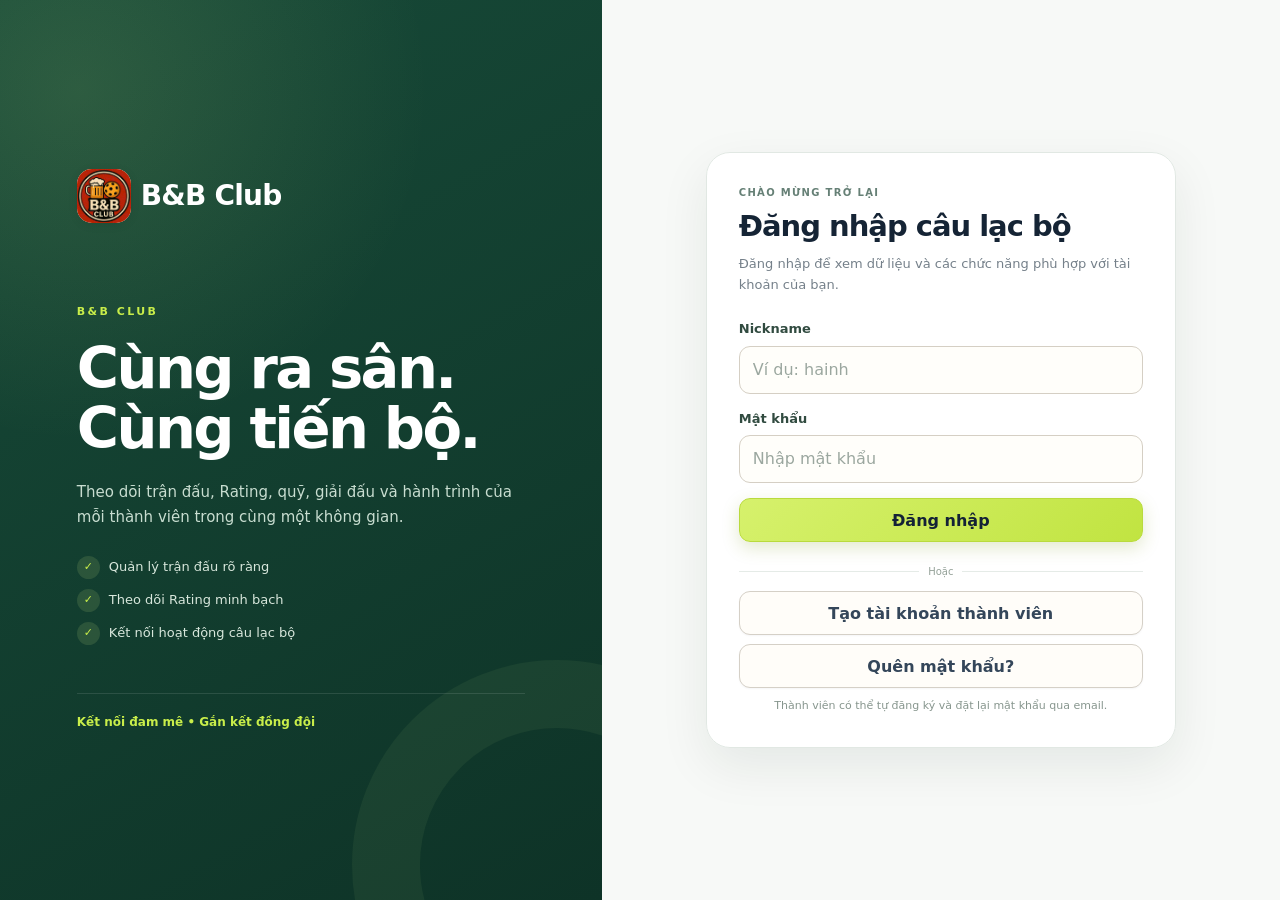
==== commit ae79ff31: "fix(ui): align member leaderboards with existing admin layouts" ====
--- a/index.html
+++ b/index.html
@@ -17,13 +17,13 @@
 
   <title>PICK • Câu lạc bộ Pickleball</title>
 
-  <script src="./_releases/ui-refinement-r2-20261028-v1/tailwind-3.4.17.js"></script>
-  <script src="./_releases/ui-refinement-r2-20261028-v1/supabase.js"></script>
-  <script src="./_releases/ui-refinement-r2-20261028-v1/config.js?v=ui-refinement-r2-20261028-v1"></script>
+  <script src="./_releases/safari-ui-admin-parity-r2-20261029-v1/tailwind-3.4.17.js"></script>
+  <script src="./_releases/safari-ui-admin-parity-r2-20261029-v1/supabase.js"></script>
+  <script src="./_releases/safari-ui-admin-parity-r2-20261029-v1/config.js?v=safari-ui-admin-parity-r2-20261029-v1"></script>
 
   <link
     rel="stylesheet"
-    href="./_releases/ui-refinement-r2-20261028-v1/app.css?v=ui-refinement-r2-20261028-v1"
+    href="./_releases/safari-ui-admin-parity-r2-20261029-v1/app.css?v=safari-ui-admin-parity-r2-20261029-v1"
   >
 </head>
 
@@ -669,15 +669,15 @@
     </main>
   </div>
 
-  <script src="./_releases/ui-refinement-r2-20261028-v1/preplay.js?v=ui-refinement-r2-20261028-v1"></script>
-  <script src="./_releases/ui-refinement-r2-20261028-v1/matches.js?v=ui-refinement-r2-20261028-v1"></script>
-  <script src="./_releases/ui-refinement-r2-20261028-v1/players.js?v=ui-refinement-r2-20261028-v1"></script>
-  <script src="./_releases/ui-refinement-r2-20261028-v1/fund.js?v=ui-refinement-r2-20261028-v1"></script>
-  <script src="./_releases/ui-refinement-r2-20261028-v1/account.js?v=ui-refinement-r2-20261028-v1"></script>
-  <script src="./_releases/ui-refinement-r2-20261028-v1/member-analytics.js?v=ui-refinement-r2-20261028-v1"></script>
-  <script src="./_releases/ui-refinement-r2-20261028-v1/member-activity.js?v=ui-refinement-r2-20261028-v1"></script>
-  <script src="./_releases/ui-refinement-r2-20261028-v1/member-birthday.js?v=ui-refinement-r2-20261028-v1"></script>
-  <script src="./_releases/ui-refinement-r2-20261028-v1/member-leaderboards.js?v=ui-refinement-r2-20261028-v1"></script>
-  <script src="./_releases/ui-refinement-r2-20261028-v1/app.js?v=ui-refinement-r2-20261028-v1"></script>
+  <script src="./_releases/safari-ui-admin-parity-r2-20261029-v1/preplay.js?v=safari-ui-admin-parity-r2-20261029-v1"></script>
+  <script src="./_releases/safari-ui-admin-parity-r2-20261029-v1/matches.js?v=safari-ui-admin-parity-r2-20261029-v1"></script>
+  <script src="./_releases/safari-ui-admin-parity-r2-20261029-v1/players.js?v=safari-ui-admin-parity-r2-20261029-v1"></script>
+  <script src="./_releases/safari-ui-admin-parity-r2-20261029-v1/fund.js?v=safari-ui-admin-parity-r2-20261029-v1"></script>
+  <script src="./_releases/safari-ui-admin-parity-r2-20261029-v1/account.js?v=safari-ui-admin-parity-r2-20261029-v1"></script>
+  <script src="./_releases/safari-ui-admin-parity-r2-20261029-v1/member-analytics.js?v=safari-ui-admin-parity-r2-20261029-v1"></script>
+  <script src="./_releases/safari-ui-admin-parity-r2-20261029-v1/member-activity.js?v=safari-ui-admin-parity-r2-20261029-v1"></script>
+  <script src="./_releases/safari-ui-admin-parity-r2-20261029-v1/member-birthday.js?v=safari-ui-admin-parity-r2-20261029-v1"></script>
+  <script src="./_releases/safari-ui-admin-parity-r2-20261029-v1/member-leaderboards.js?v=safari-ui-admin-parity-r2-20261029-v1"></script>
+  <script src="./_releases/safari-ui-admin-parity-r2-20261029-v1/app.js?v=safari-ui-admin-parity-r2-20261029-v1"></script>
 </body>
 </html>
--- a/_releases/safari-ui-admin-parity-r2-20261029-v1/app.css
+++ b/_releases/safari-ui-admin-parity-r2-20261029-v1/app.css
@@ -0,0 +1,7162 @@
+:root{
+  font-family:
+    Inter,
+    ui-sans-serif,
+    system-ui,
+    -apple-system,
+    BlinkMacSystemFont,
+    "Segoe UI",
+    sans-serif;
+
+  color:#17332a;
+  background:#f3f6f4;
+  font-synthesis:none;
+
+  --brand:#175c45;
+  --brand-2:#226f55;
+  --brand-dark:#103e30;
+  --brand-deep:#0b3025;
+  --lime:#d7f28a;
+
+  --bg:#f3f6f4;
+  --surface:#ffffff;
+  --surface-2:#f8faf9;
+  --surface-3:#eef3f0;
+
+  --text:#17332a;
+  --text-2:#385047;
+  --muted:#718078;
+  --soft:#93a098;
+
+  --border:#dce5df;
+  --border-strong:#c9d6ce;
+
+  --green:#22834e;
+  --green-bg:#ebf8ef;
+
+  --blue:#386fca;
+  --blue-bg:#eef4fd;
+
+  --purple:#7a48b8;
+  --purple-bg:#f5f0fc;
+
+  --amber:#ac701b;
+  --amber-bg:#fff6e5;
+
+  --red:#b34a3e;
+  --red-bg:#fff0ee;
+
+  --shadow-1:
+    0 1px 2px rgba(13,42,31,.035),
+    0 4px 14px rgba(13,42,31,.035);
+
+  --shadow-2:
+    0 8px 24px rgba(13,42,31,.065),
+    0 2px 6px rgba(13,42,31,.035);
+
+  --shadow-3:
+    0 18px 50px rgba(13,42,31,.12);
+
+  --r-sm:10px;
+  --r:14px;
+  --r-lg:19px;
+  --r-xl:25px;
+
+  --sidebar:248px;
+  --ease:160ms ease;
+}
+
+*{
+  box-sizing:border-box;
+}
+
+html{
+  min-height:100%;
+  background:var(--bg);
+}
+
+body{
+  margin:0;
+  min-width:0;
+  min-height:100vh;
+
+  color:var(--text);
+
+  background:
+    radial-gradient(
+      circle at 100% 0,
+      rgba(215,242,138,.11),
+      transparent 30rem
+    ),
+    var(--bg);
+
+  -webkit-font-smoothing:antialiased;
+  text-rendering:optimizeLegibility;
+}
+
+button,
+input,
+select,
+textarea{
+  font:inherit;
+}
+
+button{
+  cursor:pointer;
+}
+
+button:disabled{
+  cursor:not-allowed;
+  opacity:.52;
+}
+
+[hidden]{
+  display:none!important;
+}
+
+::selection{
+  background:#dcefa6;
+  color:#12372a;
+}
+
+
+/* =========================================================
+   ACCESSIBILITY
+   ========================================================= */
+
+button:focus-visible,
+a:focus-visible,
+input:focus-visible,
+select:focus-visible,
+textarea:focus-visible,
+summary:focus-visible,
+[tabindex]:focus-visible{
+  outline:3px solid rgba(13,148,136,.40);
+  outline-offset:2px;
+}
+
+.sr-only{
+  position:absolute;
+  width:1px;
+  height:1px;
+  padding:0;
+  margin:-1px;
+  overflow:hidden;
+  clip:rect(0,0,0,0);
+  white-space:nowrap;
+  border:0;
+}
+
+
+/* =========================================================
+   TYPOGRAPHY
+   ========================================================= */
+
+h1,
+h2,
+h3,
+h4,
+h5,
+p{
+  margin-top:0;
+}
+
+h1,
+h2,
+h3,
+h4,
+h5{
+  color:#132d24;
+}
+
+h2{
+  margin-bottom:17px;
+  font-size:21px;
+  line-height:1.3;
+  font-weight:780;
+  letter-spacing:-.025em;
+}
+
+h3{
+  font-weight:740;
+}
+
+h4{
+  font-weight:720;
+}
+
+.muted{
+  color:var(--muted);
+  font-size:14px;
+}
+
+.opacity-60{
+  opacity:.60;
+}
+
+.opacity-70{
+  opacity:.70;
+}
+
+
+/* =========================================================
+   BUTTON SYSTEM
+   ========================================================= */
+
+.btn{
+  display:inline-flex;
+  align-items:center;
+  justify-content:center;
+  gap:8px;
+
+  min-height:44px;
+  padding:10px 15px;
+
+  border:1px solid var(--border-strong);
+  border-radius:11px;
+
+  background:#fff;
+  color:#29493c;
+
+  font-weight:680;
+  line-height:1.2;
+
+  box-shadow:
+    0 1px 1px rgba(13,42,31,.025);
+
+  transition:
+    background var(--ease),
+    border-color var(--ease),
+    color var(--ease),
+    box-shadow var(--ease),
+    transform var(--ease);
+}
+
+.btn:hover:not(:disabled){
+  border-color:#afc1b6;
+  background:#f5f9f6;
+  box-shadow:var(--shadow-1);
+  transform:translateY(-1px);
+}
+
+.btn:active:not(:disabled){
+  transform:translateY(0);
+}
+
+.btn.primary,
+.primary{
+  border-color:var(--brand);
+  background:
+    linear-gradient(
+      135deg,
+      var(--brand-2),
+      var(--brand)
+    );
+  color:#fff;
+
+  box-shadow:
+    0 5px 15px rgba(23,92,69,.16);
+}
+
+.btn.primary:hover:not(:disabled),
+.primary:hover:not(:disabled){
+  border-color:var(--brand-dark);
+  background:
+    linear-gradient(
+      135deg,
+      var(--brand),
+      var(--brand-dark)
+    );
+  color:#fff;
+}
+
+.btn.danger,
+.danger{
+  border-color:#edc8c3;
+  background:#fff;
+  color:#a63f34;
+}
+
+.btn.danger:hover:not(:disabled),
+.danger:hover:not(:disabled){
+  background:var(--red-bg);
+  border-color:#e7b8b2;
+}
+
+.btn-compact{
+  min-height:44px;
+  padding:8px 11px;
+  font-size:12px;
+}
+
+
+/* =========================================================
+   FORM SYSTEM
+   ========================================================= */
+
+.field,
+input.border,
+select.border,
+textarea.border{
+  width:100%;
+  min-height:46px;
+
+  padding:11px 13px;
+
+  border:1px solid var(--border-strong);
+  border-radius:11px;
+
+  background:#fff;
+  color:var(--text);
+
+  transition:
+    border-color var(--ease),
+    box-shadow var(--ease),
+    background var(--ease);
+}
+
+.field:hover,
+input.border:hover,
+select.border:hover,
+textarea.border:hover{
+  border-color:#afc1b6;
+}
+
+.field:focus,
+input.border:focus,
+select.border:focus,
+textarea.border:focus{
+  outline:none;
+  border-color:#548f77;
+  box-shadow:
+    0 0 0 4px rgba(23,92,69,.09);
+}
+
+.field::placeholder,
+input::placeholder,
+textarea::placeholder{
+  color:#9ba79f;
+}
+
+.field:disabled,
+.field[readonly]{
+  background:#f2f5f3;
+  color:#65756d;
+}
+
+textarea.field{
+  min-height:105px;
+  resize:vertical;
+  line-height:1.55;
+}
+
+.form-grid{
+  display:grid;
+  grid-template-columns:
+    repeat(2,minmax(0,1fr));
+  gap:15px;
+}
+
+.form-group{
+  min-width:0;
+}
+
+.form-group label{
+  display:block;
+  margin-bottom:7px;
+
+  color:#314b40;
+
+  font-size:13px;
+  font-weight:700;
+}
+
+.field-help{
+  margin:8px 2px 0;
+  color:var(--muted);
+  font-size:12px;
+  line-height:1.55;
+}
+
+.form-actions{
+  display:flex;
+  flex-wrap:wrap;
+  gap:9px;
+  margin-top:19px;
+}
+
+
+/* =========================================================
+   FEEDBACK / NOTICES
+   ========================================================= */
+
+.notice{
+  margin-bottom:15px;
+  padding:13px 15px;
+
+  border:1px solid #d7e5dc;
+  border-left:4px solid #78a98e;
+  border-radius:11px;
+
+  background:#f0f6f2;
+  color:#315543;
+
+  font-size:13px;
+  line-height:1.55;
+}
+
+.notice.error,
+.error{
+  border-color:#efcac5;
+  border-left-color:var(--red);
+  background:var(--red-bg);
+  color:#963a30;
+}
+
+.notice.success,
+.success{
+  border-color:#cce7d4;
+  border-left-color:var(--green);
+  background:var(--green-bg);
+  color:#286441;
+}
+
+
+/* =========================================================
+   GLOBAL CARD / PANEL SYSTEM
+   ========================================================= */
+
+.panel{
+  position:relative;
+
+  margin-bottom:18px;
+  padding:22px;
+
+  border:1px solid var(--border);
+  border-radius:var(--r-lg);
+
+  background:
+    linear-gradient(
+      180deg,
+      rgba(255,255,255,.98),
+      rgba(253,254,253,.98)
+    );
+
+  box-shadow:var(--shadow-1);
+}
+
+.panel > h2:first-child{
+  margin-bottom:18px;
+  padding-bottom:13px;
+
+  border-bottom:1px solid #edf1ee;
+}
+
+#content > .panel,
+#content > section.panel{
+  animation:uiEnter 180ms ease both;
+}
+
+@keyframes uiEnter{
+  from{
+    opacity:0;
+    transform:translateY(3px);
+  }
+
+  to{
+    opacity:1;
+    transform:none;
+  }
+}
+
+
+/* =========================================================
+   SUMMARY / KPI
+   ========================================================= */
+
+.stat{
+  position:relative;
+  overflow:hidden;
+
+  min-width:0;
+  padding:18px;
+
+  border:1px solid var(--border);
+  border-radius:16px;
+
+  background:
+    linear-gradient(
+      145deg,
+      #fff,
+      #fafcfb
+    );
+
+  box-shadow:var(--shadow-1);
+
+  transition:
+    transform var(--ease),
+    box-shadow var(--ease),
+    border-color var(--ease);
+}
+
+.stat::after{
+  content:"";
+
+  position:absolute;
+  right:-26px;
+  top:-27px;
+
+  width:70px;
+  height:70px;
+
+  border-radius:50%;
+  background:rgba(215,242,138,.10);
+}
+
+.stat:hover{
+  transform:translateY(-2px);
+  border-color:#cddad1;
+  box-shadow:var(--shadow-2);
+}
+
+.stat .muted:first-child{
+  color:#78877f;
+  font-size:11px;
+  font-weight:760;
+  letter-spacing:.025em;
+}
+
+.stat strong{
+  display:block;
+
+  margin-top:7px;
+
+  color:#173f2e;
+
+  font-size:clamp(24px,3vw,31px);
+  line-height:1.1;
+  font-weight:800;
+  letter-spacing:-1px;
+}
+
+
+/* =========================================================
+   HERO
+   ========================================================= */
+
+.hero{
+  position:relative;
+  overflow:hidden;
+
+  margin-bottom:21px;
+  padding:
+    clamp(23px,3vw,31px);
+
+  border-radius:22px;
+
+  background:
+    radial-gradient(
+      circle at 93% 5%,
+      rgba(215,242,138,.18),
+      transparent 18rem
+    ),
+    linear-gradient(
+      135deg,
+      #174a38,
+      #10382b
+    );
+
+  color:#fff;
+
+  box-shadow:
+    0 14px 34px rgba(13,53,40,.13);
+}
+
+.hero::after{
+  content:"";
+
+  position:absolute;
+  top:-96px;
+  right:-74px;
+
+  width:235px;
+  height:235px;
+
+  border:34px solid rgba(215,242,138,.07);
+  border-radius:50%;
+
+  pointer-events:none;
+}
+
+.hero h1,
+.hero h2,
+.hero h3{
+  color:#fff;
+}
+
+.hero .btn{
+  position:relative;
+  z-index:1;
+
+  border-color:rgba(255,255,255,.25);
+  background:#fff;
+  color:#174a38;
+}
+
+.hero .btn:hover{
+  background:#f2f7f3;
+}
+
+
+/* =========================================================
+   BADGES
+   ========================================================= */
+
+.badge{
+  display:inline-flex;
+  align-items:center;
+  justify-content:center;
+
+  min-height:25px;
+  padding:4px 9px;
+
+  border-radius:999px;
+
+  background:#edf2ef;
+  color:#586a60;
+
+  font-size:11px;
+  font-weight:740;
+  line-height:1;
+  white-space:nowrap;
+}
+
+.badge.good{
+  background:#e5f4e9;
+  color:#267046;
+}
+
+.badge.pending{
+  background:#fff3dc;
+  color:#97631c;
+}
+
+.badge.bad{
+  background:#fae9e7;
+  color:#a2463a;
+}
+
+
+/* =========================================================
+   TABLES
+   ========================================================= */
+
+.table-wrap{
+  position:relative;
+
+  width:100%;
+  overflow:auto;
+
+  border:1px solid var(--border);
+  border-radius:13px;
+
+  background:#fff;
+
+  scrollbar-width:thin;
+  scrollbar-color:#bdcac2 transparent;
+}
+
+table{
+  width:100%;
+  min-width:650px;
+
+  border-collapse:separate;
+  border-spacing:0;
+
+  font-size:13px;
+}
+
+th{
+  position:sticky;
+  top:0;
+  z-index:2;
+
+  padding:11px 14px;
+
+  border-bottom:1px solid var(--border);
+
+  background:#f3f7f4;
+  color:#697a71;
+
+  text-align:left;
+  font-size:10px;
+  font-weight:800;
+  letter-spacing:.035em;
+  text-transform:uppercase;
+  white-space:nowrap;
+}
+
+td{
+  max-width:420px;
+
+  padding:13px 14px;
+
+  border-top:1px solid #edf1ee;
+
+  color:#2c4238;
+
+  vertical-align:middle;
+
+  white-space:normal;
+  overflow-wrap:anywhere;
+}
+
+tbody tr:first-child td{
+  border-top:0;
+}
+
+tbody tr{
+  transition:background var(--ease);
+}
+
+tbody tr:hover{
+  background:#fafcfb;
+}
+
+td:first-child{
+  font-weight:660;
+}
+
+.tools{
+  display:flex;
+  flex-wrap:wrap;
+  align-items:center;
+  gap:9px;
+
+  margin-bottom:15px;
+}
+
+.tools .field{
+  width:auto;
+  min-width:190px;
+  max-width:100%;
+}
+
+.pager{
+  display:flex;
+  align-items:center;
+  justify-content:space-between;
+
+  gap:10px;
+  flex-wrap:wrap;
+
+  margin-top:14px;
+}
+
+
+/* =========================================================
+   BRAND
+   ========================================================= */
+
+.brand{
+  display:flex;
+  align-items:center;
+  gap:10px;
+
+  min-width:0;
+
+  color:var(--brand);
+  line-height:1;
+}
+
+.club-brand-logo{
+  display:block;
+
+  width:42px;
+  height:42px;
+
+  flex:0 0 42px;
+
+  border-radius:12px;
+
+  object-fit:cover;
+
+  background:#fff;
+
+  box-shadow:
+    0 2px 8px rgba(10,40,29,.12);
+}
+
+.club-brand-name{
+  min-width:0;
+
+  overflow:hidden;
+  text-overflow:ellipsis;
+  white-space:nowrap;
+
+  color:var(--brand);
+
+  font-size:22px;
+  font-weight:860;
+  letter-spacing:-.8px;
+}
+
+.brand-light .club-brand-name{
+  color:#fff;
+}
+
+.login-story .club-brand-logo{
+  width:54px;
+  height:54px;
+  flex-basis:54px;
+  border-radius:15px;
+}
+
+.login-story .club-brand-name{
+  font-size:28px;
+}
+
+.sidebar .club-brand-logo{
+  width:38px;
+  height:38px;
+  flex-basis:38px;
+  border-radius:11px;
+}
+
+.sidebar .club-brand-name{
+  font-size:18px;
+}
+
+.login-mobile-brand .club-brand-logo{
+  width:44px;
+  height:44px;
+  flex-basis:44px;
+}
+
+.login-mobile-brand .club-brand-name{
+  font-size:22px;
+}
+
+
+/* =========================================================
+   BOOT
+   ========================================================= */
+
+.boot-screen{
+  display:grid;
+  min-height:100vh;
+  place-items:center;
+
+  padding:24px;
+
+  background:
+    radial-gradient(
+      circle at 50% 30%,
+      rgba(215,242,138,.18),
+      transparent 24rem
+    ),
+    #f5f7f5;
+}
+
+.boot-card{
+  width:min(390px,100%);
+  padding:32px;
+
+  border:1px solid var(--border);
+  border-radius:22px;
+
+  background:#fff;
+
+  text-align:center;
+
+  box-shadow:var(--shadow-2);
+}
+
+.boot-brand{
+  color:var(--brand);
+  font-size:33px;
+  font-weight:900;
+}
+
+.boot-brand span{
+  color:#9fbe42;
+}
+
+.boot-text{
+  margin:11px 0 0;
+  color:var(--muted);
+}
+
+.noscript-box{
+  width:min(520px,calc(100% - 32px));
+  margin:30px auto;
+  padding:17px;
+
+  border:1px solid #efcbc6;
+  border-radius:13px;
+
+  background:var(--red-bg);
+  color:#92372d;
+}
+
+
+/* =========================================================
+   LOGIN
+   ========================================================= */
+
+.login-layout{
+  display:grid;
+
+  grid-template-columns:
+    minmax(360px,.94fr)
+    minmax(460px,1.06fr);
+
+  min-height:100vh;
+
+  background:#f7f9f7;
+}
+
+.login-story{
+  position:relative;
+  overflow:hidden;
+
+  display:flex;
+  align-items:center;
+
+  min-height:100vh;
+
+  padding:
+    clamp(38px,6vw,86px);
+
+  background:
+    radial-gradient(
+      circle at 13% 10%,
+      rgba(215,242,138,.12),
+      transparent 22rem
+    ),
+    linear-gradient(
+      150deg,
+      #174a38,
+      #0e3327
+    );
+
+  color:#fff;
+}
+
+.login-story::after{
+  content:"";
+
+  position:absolute;
+  right:-160px;
+  bottom:-170px;
+
+  width:410px;
+  height:410px;
+
+  border:68px solid rgba(215,242,138,.055);
+  border-radius:50%;
+}
+
+.login-story-inner{
+  position:relative;
+  z-index:1;
+
+  width:min(520px,100%);
+  margin:auto;
+}
+
+.login-story-kicker{
+  margin:
+    clamp(58px,9vh,105px)
+    0 18px;
+
+  color:var(--lime);
+
+  font-size:11px;
+  font-weight:800;
+  letter-spacing:.22em;
+}
+
+.login-story-title{
+  margin-bottom:20px;
+
+  color:#fff;
+
+  font-size:
+    clamp(38px,4.5vw,62px);
+
+  font-weight:830;
+  line-height:1.05;
+  letter-spacing:-.045em;
+}
+
+.login-story-description{
+  max-width:450px;
+  margin-bottom:25px;
+
+  color:#c8ddd0;
+
+  font-size:15px;
+  line-height:1.7;
+}
+
+.login-story-points{
+  display:grid;
+  gap:10px;
+  margin-top:25px;
+}
+
+.login-story-point{
+  display:flex;
+  align-items:center;
+  gap:9px;
+
+  color:#d8e7dc;
+
+  font-size:13px;
+}
+
+.login-story-point-icon{
+  display:grid;
+  place-items:center;
+
+  width:23px;
+  height:23px;
+
+  flex:0 0 23px;
+
+  border-radius:50%;
+
+  background:rgba(215,242,138,.13);
+  color:var(--lime);
+
+  font-size:11px;
+  font-weight:800;
+}
+
+.login-story-footer{
+  margin-top:48px;
+  padding-top:19px;
+
+  border-top:1px solid rgba(255,255,255,.11);
+
+  color:var(--lime);
+
+  font-size:12px;
+  font-weight:650;
+}
+
+.login-form{
+  display:flex;
+  align-items:center;
+  justify-content:center;
+
+  min-width:0;
+
+  padding:
+    38px
+    clamp(24px,5vw,70px);
+}
+
+.login-card{
+  width:100%;
+  max-width:470px;
+
+  padding:32px;
+
+  border:1px solid #e1e8e3;
+  border-radius:24px;
+
+  background:rgba(255,255,255,.94);
+
+  box-shadow:
+    0 18px 50px rgba(13,42,31,.08);
+
+  backdrop-filter:blur(10px);
+}
+
+.login-mobile-brand{
+  display:none;
+}
+
+.auth-heading{
+  margin-bottom:24px;
+}
+
+.auth-eyebrow{
+  margin-bottom:8px;
+
+  color:#668076;
+
+  font-size:10px;
+  font-weight:780;
+  letter-spacing:.13em;
+}
+
+.auth-title{
+  margin-bottom:8px;
+
+  font-size:29px;
+  font-weight:800;
+  letter-spacing:-.035em;
+}
+
+.auth-description{
+  margin-bottom:0;
+
+  color:var(--muted);
+
+  font-size:13px;
+  line-height:1.6;
+}
+
+.auth-form{
+  display:grid;
+  gap:15px;
+}
+
+.auth-primary-action{
+  width:100%;
+}
+
+.auth-secondary-actions{
+  display:grid;
+  gap:9px;
+
+  margin-top:20px;
+}
+
+.auth-divider{
+  display:flex;
+  align-items:center;
+  gap:9px;
+
+  margin:2px 0 3px;
+
+  color:#94a198;
+
+  font-size:10px;
+}
+
+.auth-divider::before,
+.auth-divider::after{
+  content:"";
+  flex:1;
+  height:1px;
+  background:#e5ebe7;
+}
+
+.auth-secondary-button{
+  width:100%;
+}
+
+.auth-link-button{
+  width:100%;
+
+  border-color:transparent;
+  background:transparent;
+
+  box-shadow:none;
+
+  color:#456a5a;
+}
+
+.auth-link-button:hover{
+  border-color:transparent!important;
+  background:#f4f8f5!important;
+  box-shadow:none!important;
+}
+
+.auth-help{
+  margin:1px 0 0;
+
+  color:#87968e;
+
+  text-align:center;
+
+  font-size:11px;
+  line-height:1.5;
+}
+
+.auth-panel{
+  margin-top:22px;
+  padding-top:22px;
+
+  border-top:1px solid #e8ede9;
+}
+
+.auth-panel-heading{
+  margin-bottom:18px;
+}
+
+.auth-panel-heading h3{
+  margin-bottom:7px;
+
+  font-size:21px;
+}
+
+.auth-panel-actions{
+  display:grid;
+  gap:9px;
+}
+
+.auth-form-grid{
+  gap:11px;
+}
+
+
+/* =========================================================
+   APP LAYOUT
+   ========================================================= */
+
+.shell{
+  display:grid;
+
+  grid-template-columns:
+    var(--sidebar)
+    minmax(0,1fr);
+
+  min-height:100vh;
+}
+
+.sidebar{
+  position:sticky;
+  top:0;
+
+  display:flex;
+  flex-direction:column;
+
+  height:100vh;
+
+  padding:25px 15px 17px;
+
+  overflow:hidden;
+
+  background:
+    radial-gradient(
+      circle at 0 0,
+      rgba(215,242,138,.07),
+      transparent 13rem
+    ),
+    linear-gradient(
+      180deg,
+      #174536,
+      #11372b
+    );
+
+  color:#fff;
+}
+
+.sidebar-header{
+  padding:0 10px;
+}
+
+.sidebar-kicker{
+  margin:6px 0 22px;
+
+  color:#9bb9a7;
+
+  font-size:9px;
+  font-weight:730;
+  letter-spacing:.15em;
+}
+
+.sidebar-nav{
+  min-height:0;
+  overflow:auto;
+  scrollbar-width:none;
+}
+
+.sidebar-nav::-webkit-scrollbar{
+  display:none;
+}
+
+.nav-item{
+  display:flex;
+  align-items:center;
+  gap:10px;
+
+  width:100%;
+  min-height:45px;
+
+  margin:3px 0;
+  padding:10px 12px;
+
+  border:1px solid transparent;
+  border-radius:10px;
+
+  background:transparent;
+  color:#bfd2c6;
+
+  text-align:left;
+
+  font-size:12px;
+  font-weight:620;
+  white-space:nowrap;
+
+  transition:
+    background var(--ease),
+    color var(--ease),
+    border-color var(--ease),
+    transform var(--ease);
+}
+
+.nav-item:hover{
+  background:rgba(255,255,255,.075);
+  color:#fff;
+  transform:translateX(2px);
+}
+
+.nav-item[aria-current=page]{
+  border-color:rgba(215,242,138,.16);
+
+  background:
+    linear-gradient(
+      135deg,
+      #d9f38e,
+      #c6e46d
+    );
+
+  color:#15382b;
+
+  font-weight:780;
+
+  box-shadow:
+    0 7px 17px rgba(9,39,28,.12);
+}
+
+.nav-icon{
+  display:grid;
+  place-items:center;
+
+  width:23px;
+
+  flex:0 0 23px;
+
+  font-size:16px;
+}
+
+.sidebar-footer{
+  display:flex;
+  align-items:center;
+  gap:9px;
+
+  margin-top:auto;
+  padding:16px 10px 2px;
+
+  border-top:1px solid rgba(255,255,255,.08);
+
+  color:#aec4b7;
+
+  font-size:10px;
+}
+
+.sidebar-footer strong{
+  display:block;
+  color:#e6efe9;
+}
+
+.sidebar-footer span{
+  display:block;
+  margin-top:2px;
+  font-size:9px;
+}
+
+.sidebar-footer-dot{
+  width:7px;
+  height:7px;
+
+  flex:0 0 7px;
+
+  border-radius:50%;
+
+  background:var(--lime);
+
+  box-shadow:
+    0 0 0 4px rgba(215,242,138,.08);
+}
+
+.main{
+  width:100%;
+  max-width:1560px;
+
+  min-width:0;
+
+  margin:auto;
+
+  padding:
+    24px
+    clamp(22px,3vw,40px)
+    36px;
+}
+
+.topbar{
+  display:flex;
+  align-items:center;
+  justify-content:space-between;
+
+  gap:20px;
+
+  margin-bottom:7px;
+}
+
+.topbar-eyebrow{
+  margin-bottom:3px;
+
+  color:#7b8b82;
+
+  font-size:10px;
+  font-weight:700;
+  letter-spacing:.04em;
+}
+
+.page-title{
+  margin:0;
+
+  color:#17352a;
+
+  font-size:
+    clamp(23px,3vw,29px);
+
+  line-height:1.15;
+  font-weight:810;
+  letter-spacing:-.03em;
+}
+
+.topbar-actions{
+  display:flex;
+  align-items:center;
+  justify-content:flex-end;
+
+  gap:14px;
+
+  min-width:0;
+}
+
+.topbar-user{
+  display:flex;
+  align-items:center;
+  gap:9px;
+
+  min-width:0;
+}
+
+.topbar-avatar{
+  display:grid;
+  place-items:center;
+
+  width:37px;
+  height:37px;
+
+  flex:0 0 37px;
+
+  border-radius:11px;
+
+  background:
+    linear-gradient(
+      135deg,
+      #dff2a5,
+      #c7e66d
+    );
+
+  color:#19412f;
+
+  font-size:13px;
+  font-weight:850;
+}
+
+.topbar-user-name{
+  max-width:185px;
+
+  overflow:hidden;
+  text-overflow:ellipsis;
+  white-space:nowrap;
+
+  color:#243e34;
+
+  font-size:12px;
+  font-weight:730;
+}
+
+.topbar-user-role{
+  margin-top:2px;
+
+  color:#819087;
+
+  font-size:10px;
+}
+
+.topbar-buttons{
+  display:flex;
+  gap:7px;
+}
+
+.sync-row{
+  display:flex;
+  align-items:center;
+  gap:6px;
+
+  min-height:25px;
+
+  margin-bottom:14px;
+}
+
+.sync-dot{
+  width:6px;
+  height:6px;
+
+  flex:0 0 6px;
+
+  border-radius:50%;
+  background:#67a283;
+}
+
+.sync-status{
+  margin:0;
+  font-size:10px;
+}
+
+.content{
+  min-width:0;
+}
+
+.app-footer{
+  display:flex;
+  justify-content:space-between;
+  gap:18px;
+
+  margin-top:32px;
+  padding-top:17px;
+
+  border-top:1px solid #e1e8e3;
+
+  color:#87968e;
+
+  font-size:10px;
+}
+
+.app-footer span:first-child{
+  color:#557368;
+  font-weight:800;
+}
+
+
+/* =========================================================
+   SHARED ACTION / ACCORDION SYSTEM
+   ========================================================= */
+
+.app-action,
+.fund-action{
+  overflow:hidden;
+
+  border:1px solid var(--border);
+  border-radius:14px;
+
+  background:#fff;
+
+  box-shadow:var(--shadow-1);
+
+  transition:
+    border-color var(--ease),
+    box-shadow var(--ease),
+    transform var(--ease);
+}
+
+.app-action + .app-action,
+.fund-action + .fund-action{
+  margin-top:9px;
+}
+
+.app-action:hover,
+.fund-action:hover{
+  border-color:#ccd9d0;
+}
+
+.app-action-toggle,
+.fund-action-summary{
+  display:flex;
+  align-items:center;
+  gap:9px;
+
+  width:100%;
+  min-height:49px;
+
+  padding:11px 13px;
+
+  border:0;
+
+  background:transparent;
+  color:#334b40;
+
+  text-align:left;
+
+  font-size:12px;
+  font-weight:760;
+
+  list-style:none;
+  cursor:pointer;
+  user-select:none;
+}
+
+.app-action-toggle::before,
+.fund-action-summary::before{
+  display:grid;
+  place-items:center;
+
+  width:27px;
+  height:27px;
+
+  flex:0 0 27px;
+
+  border-radius:8px;
+
+  font-size:16px;
+  line-height:1;
+}
+
+.fund-action-summary::-webkit-details-marker{
+  display:none;
+}
+
+.fund-action-summary::after{
+  content:"›";
+
+  margin-left:auto;
+
+  color:#819087;
+
+  font-size:20px;
+
+  transition:transform var(--ease);
+}
+
+.fund-action[open] >
+.fund-action-summary::after{
+  transform:rotate(90deg);
+}
+
+.app-action-body{
+  padding:
+    0 13px 13px;
+}
+
+.app-action-success,
+.fund-action-income{
+  border-left:4px solid #459b66;
+}
+
+.app-action-success >
+.app-action-toggle,
+.fund-action-income >
+.fund-action-summary{
+  background:#f3faf5;
+  color:#276641;
+}
+
+.app-action-success >
+.app-action-toggle::before,
+.fund-action-income >
+.fund-action-summary::before{
+  content:"+";
+  background:#dff2e4;
+  color:#25814c;
+}
+
+.app-action-info{
+  border-left:4px solid #4e7fd1;
+}
+
+.app-action-info >
+.app-action-toggle{
+  background:#f3f7fd;
+  color:#315ca1;
+}
+
+.app-action-info >
+.app-action-toggle::before{
+  content:"✎";
+  background:#e2ebfa;
+  color:#3569bb;
+}
+
+.app-action-neutral{
+  border-left:4px solid #87978e;
+}
+
+.app-action-neutral >
+.app-action-toggle{
+  background:#f7f9f8;
+}
+
+.app-action-neutral >
+.app-action-toggle::before{
+  content:"›";
+  background:#e7eeea;
+  color:#60736a;
+}
+
+.fund-action-expense{
+  border-left:4px solid #d27a37;
+}
+
+.fund-action-expense >
+.fund-action-summary{
+  background:#fff8f1;
+  color:#934f20;
+}
+
+.fund-action-expense >
+.fund-action-summary::before{
+  content:"−";
+  background:#fbe8d8;
+  color:#b45c1f;
+}
+
+.app-action:has(
+  .app-action-body:not([hidden])
+),
+.fund-action[open]{
+  border-color:#c9d8cf;
+  box-shadow:var(--shadow-2);
+}
+
+
+/* =========================================================
+   PLAYER / RANKING
+   ========================================================= */
+
+.ranking-card{
+  padding:13px;
+
+  border:1px solid var(--border);
+  border-left:4px solid #9ca9a1;
+  border-radius:13px;
+
+  background:#fff;
+
+  box-shadow:var(--shadow-1);
+
+  transition:
+    border-color var(--ease),
+    box-shadow var(--ease),
+    background var(--ease);
+}
+
+.ranking-card:hover{
+  background:#fcfdfc;
+  border-color:#ccd8d0;
+}
+
+.ranking-card-open{
+  border-color:#c8b9ea;
+  border-left-color:var(--purple);
+
+  background:#fbf9ff;
+
+  box-shadow:
+    0 7px 20px rgba(122,72,184,.07);
+}
+
+.ranking-card-toggle{
+  min-height:35px;
+
+  padding:7px 10px;
+
+  border:1px solid #cbd6cf;
+  border-radius:9px;
+
+  background:#fff;
+  color:#42574d;
+
+  font-size:11px;
+  font-weight:690;
+}
+
+.ranking-card-open
+.ranking-card-toggle{
+  border-color:#c9bbeb;
+  background:#f0ebfb;
+  color:#683aa5;
+}
+
+.member-rating-history{
+  overflow:hidden;
+
+  border:1px solid #ded6ef;
+  border-left:4px solid var(--purple);
+  border-radius:13px;
+
+  background:#fbfaff;
+
+  box-shadow:var(--shadow-1);
+}
+
+.member-rating-history-toggle{
+  width:100%;
+
+  padding:11px 13px;
+
+  border:0;
+
+  background:#f5f1fc;
+  color:#6139a1;
+
+  text-align:left;
+  font-size:12px;
+  font-weight:740;
+}
+
+.member-rating-history-body{
+  margin:0 11px 11px;
+  padding:12px;
+
+  border:1px solid #e7e1f2;
+  border-radius:10px;
+
+  background:#fff;
+}
+
+
+/* =========================================================
+   CONTRIBUTION
+   ========================================================= */
+
+.contribution-fun-grid{
+  display:grid;
+  gap:13px;
+
+  margin-top:13px;
+}
+
+.contribution-card{
+  position:relative;
+  overflow:hidden;
+
+  padding:15px;
+
+  border:1px solid var(--border);
+  border-radius:15px;
+
+  background:#fff;
+
+  box-shadow:var(--shadow-1);
+
+  transition:
+    border-color var(--ease),
+    box-shadow var(--ease),
+    transform var(--ease);
+}
+
+.contribution-card:hover{
+  transform:translateY(-2px);
+  box-shadow:var(--shadow-2);
+}
+
+.contribution-card::before{
+  content:"";
+
+  position:absolute;
+  inset:0 auto 0 0;
+
+  width:4px;
+
+  background:#c8d2cb;
+}
+
+.contribution-card-gold{
+  background:
+    linear-gradient(
+      135deg,
+      #fffaf2,
+      #fff
+    );
+}
+
+.contribution-card-gold::before{
+  background:#e0a029;
+}
+
+.contribution-card-fire{
+  background:
+    linear-gradient(
+      135deg,
+      #f4fbf6,
+      #fff
+    );
+}
+
+.contribution-card-fire::before{
+  background:#3ba566;
+}
+
+.contribution-card-sleepy{
+  background:
+    linear-gradient(
+      135deg,
+      #faf7ff,
+      #fff
+    );
+}
+
+.contribution-card-sleepy::before{
+  background:#965ac6;
+}
+
+.contribution-card-open{
+  box-shadow:var(--shadow-2);
+}
+
+.contribution-card-head{
+  display:flex;
+  align-items:center;
+  justify-content:space-between;
+
+  gap:11px;
+}
+
+.contribution-card-title-wrap{
+  display:flex;
+  align-items:center;
+  gap:9px;
+}
+
+.contribution-card-icon{
+  display:grid;
+  place-items:center;
+
+  width:37px;
+  height:37px;
+
+  flex:0 0 37px;
+
+  border-radius:10px;
+
+  background:rgba(255,255,255,.88);
+
+  font-size:19px;
+
+  box-shadow:var(--shadow-1);
+}
+
+.contribution-card-title{
+  margin:0;
+
+  color:#183229;
+
+  font-size:15px;
+  font-weight:790;
+}
+
+.contribution-card-joke{
+  margin:9px 0 11px;
+
+  color:#718078;
+
+  font-size:12px;
+  line-height:1.5;
+}
+
+.contribution-podium{
+  display:grid;
+  gap:5px;
+}
+
+.contribution-top-line{
+  display:grid;
+
+  grid-template-columns:
+    31px
+    minmax(0,1fr)
+    auto;
+
+  align-items:center;
+  gap:8px;
+
+  padding:8px 9px;
+
+  border-radius:10px;
+
+  background:rgba(255,255,255,.75);
+}
+
+.contribution-medal{
+  text-align:center;
+}
+
+.contribution-top-name{
+  min-width:0;
+
+  overflow:hidden;
+  text-overflow:ellipsis;
+  white-space:nowrap;
+
+  color:#284237;
+
+  font-size:12px;
+  font-weight:690;
+}
+
+.contribution-top-value{
+  color:#183229;
+
+  text-align:right;
+
+  font-size:12px;
+  font-weight:780;
+}
+
+.contribution-top-detail{
+  grid-column:2 / 4;
+
+  color:#77867e;
+
+  font-size:10px;
+}
+
+.contribution-detail-toggle{
+  width:100%;
+
+  margin-top:11px;
+  padding:8px 10px;
+
+  border:1px solid var(--border);
+  border-radius:9px;
+
+  background:rgba(255,255,255,.84);
+  color:#43584f;
+
+  text-align:left;
+
+  font-size:11px;
+  font-weight:710;
+}
+
+.contribution-detail{
+  margin-top:9px;
+  padding:11px;
+
+  border:1px solid var(--border);
+  border-radius:10px;
+
+  background:#fff;
+}
+
+.contribution-footnote{
+  margin-top:9px;
+  font-size:10px;
+}
+
+.contribution-empty{
+  margin:0;
+  padding:9px;
+}
+
+
+/* =========================================================
+   TOURNAMENT
+   ========================================================= */
+
+.tournament-list{
+  display:grid;
+  gap:13px;
+}
+
+.tournament-list-heading{
+  display:flex;
+  align-items:flex-end;
+  justify-content:space-between;
+
+  gap:13px;
+  flex-wrap:wrap;
+}
+
+.tournament-list-heading h3,
+.tournament-list-heading p{
+  margin:0;
+}
+
+.tournament-card{
+  padding:15px;
+
+  border:1px solid var(--border);
+  border-radius:16px;
+
+  background:#fff;
+
+  box-shadow:var(--shadow-1);
+
+  transition:
+    border-color var(--ease),
+    box-shadow var(--ease),
+    transform var(--ease);
+}
+
+.tournament-card:hover{
+  border-color:#ccd9d0;
+  box-shadow:var(--shadow-2);
+}
+
+.tournament-card-open{
+  border-color:#bdc6e9;
+  box-shadow:var(--shadow-2);
+}
+
+.tournament-card-live{
+  border-left:4px solid #43a468;
+}
+
+.tournament-card-cancelled{
+  opacity:.72;
+}
+
+.tournament-card-header{
+  display:flex;
+  align-items:flex-start;
+  justify-content:space-between;
+
+  gap:13px;
+  flex-wrap:wrap;
+}
+
+.tournament-card-title{
+  display:flex;
+  align-items:center;
+  gap:8px;
+  flex-wrap:wrap;
+}
+
+.tournament-card-title h4{
+  margin:0;
+  font-size:15px;
+}
+
+.tournament-code{
+  padding:3px 7px;
+
+  border-radius:999px;
+
+  background:#edf2ef;
+  color:#68786f;
+
+  font-size:9px;
+  font-weight:770;
+}
+
+.tournament-status{
+  display:inline-flex;
+  align-items:center;
+
+  min-height:26px;
+
+  padding:4px 8px;
+
+  border-radius:999px;
+
+  font-size:10px;
+  font-weight:750;
+  white-space:nowrap;
+}
+
+.tournament-status-planned{
+  background:#edf2ef;
+  color:#5d6e64;
+}
+
+.tournament-status-registration{
+  background:#eaf2fc;
+  color:#3464a5;
+}
+
+.tournament-status-live{
+  background:#e7f5ec;
+  color:#247046;
+}
+
+.tournament-status-finished{
+  background:#f1ecf9;
+  color:#6843a1;
+}
+
+.tournament-status-settled{
+  background:#e6f4ee;
+  color:#2e7860;
+}
+
+.tournament-status-cancelled{
+  background:#fae9e7;
+  color:#a2473d;
+}
+
+.tournament-summary-grid,
+.tournament-detail-info{
+  display:grid;
+
+  grid-template-columns:
+    repeat(4,minmax(0,1fr));
+
+  gap:8px;
+
+  margin-top:13px;
+}
+
+.tournament-summary-item,
+.tournament-detail-item{
+  min-width:0;
+
+  padding:9px;
+
+  border:1px solid #ebefec;
+  border-radius:10px;
+
+  background:#f7faf8;
+}
+
+.tournament-summary-item{
+  display:grid;
+
+  grid-template-columns:
+    auto
+    minmax(0,1fr);
+
+  column-gap:7px;
+  align-items:center;
+}
+
+.tournament-summary-icon{
+  grid-row:span 2;
+  font-size:15px;
+}
+
+.tournament-summary-label{
+  color:#7a8a81;
+  font-size:9px;
+}
+
+.tournament-summary-value{
+  min-width:0;
+
+  color:#2d453a;
+
+  font-size:11px;
+  font-weight:670;
+
+  overflow-wrap:anywhere;
+}
+
+.tournament-detail-item{
+  display:flex;
+  flex-direction:column;
+  gap:3px;
+
+  overflow-wrap:anywhere;
+}
+
+.tournament-card-actions{
+  display:flex;
+  justify-content:flex-end;
+  gap:7px;
+  flex-wrap:wrap;
+
+  margin-top:11px;
+}
+
+.tournament-detail-toggle{
+  min-height:36px;
+
+  padding:7px 11px;
+
+  border:1px solid #d6dced;
+  border-radius:9px;
+
+  background:#f3f4fa;
+  color:#505a8d;
+
+  font-size:11px;
+  font-weight:720;
+}
+
+.tournament-detail-body{
+  margin-top:13px;
+  padding-top:13px;
+
+  border-top:1px solid #e8ede9;
+}
+
+.tournament-match-stats{
+  display:flex;
+  flex-wrap:wrap;
+  gap:6px;
+
+  margin-top:13px;
+}
+
+.tournament-match-stat{
+  padding:4px 7px;
+
+  border-radius:999px;
+
+  background:#eef2ef;
+  color:#586a60;
+
+  font-size:10px;
+}
+
+.tournament-matches{
+  margin-top:13px;
+}
+
+.tournament-matches h5{
+  margin:0 0 9px;
+}
+
+.tournament-match-row{
+  margin-top:9px;
+  padding:12px;
+
+  border:1px solid var(--border);
+  border-radius:12px;
+
+  background:#fff;
+}
+
+.tournament-match-row + .tournament-match-row{
+  margin-top:8px;
+}
+
+.tournament-match-top{
+  display:flex;
+  align-items:center;
+  justify-content:space-between;
+
+  gap:9px;
+  flex-wrap:wrap;
+}
+
+.tournament-match-top >
+:first-child{
+  font-weight:710;
+}
+
+.tournament-match-status{
+  display:inline-flex;
+  align-items:center;
+
+  min-height:24px;
+
+  padding:4px 8px;
+
+  border-radius:999px;
+
+  background:#eef2ef;
+  color:#596b61;
+
+  font-size:9px;
+  font-weight:740;
+}
+
+.tournament-match-teams{
+  display:grid;
+
+  grid-template-columns:
+    1fr
+    auto
+    1fr;
+
+  align-items:center;
+  gap:9px;
+
+  margin-top:7px;
+}
+
+.tournament-match-teams >
+:last-child{
+  text-align:right;
+}
+
+.tournament-match-score{
+  padding:4px 7px;
+
+  border-radius:7px;
+
+  background:#eef2ef;
+  color:#2f453b;
+
+  font-weight:720;
+  white-space:nowrap;
+}
+
+
+/* =========================================================
+   TOURNAMENT PAYMENT
+   ========================================================= */
+
+.tournament-payment-summary{
+  display:grid;
+  gap:5px;
+
+  margin-top:10px;
+  padding:9px 10px;
+
+  border:1px solid var(--border);
+  border-radius:10px;
+
+  background:#f8faf9;
+}
+
+.tournament-payment-summary-line{
+  display:grid;
+
+  grid-template-columns:
+    minmax(0,1fr)
+    auto;
+
+  align-items:center;
+  gap:12px;
+
+  min-height:21px;
+
+  color:#66776e;
+
+  font-size:11px;
+}
+
+.tournament-payment-summary-line >
+:last-child{
+  color:#263c33;
+
+  text-align:right;
+
+  font-weight:730;
+  white-space:nowrap;
+}
+
+.tournament-payment-summary-line.is-paid >
+:last-child,
+.tournament-payment-summary-line.is-complete >
+:last-child{
+  color:#267247;
+}
+
+.tournament-payment-summary-line.is-remaining >
+:last-child{
+  color:#a46a16;
+}
+
+.tournament-payment-paid-badge{
+  display:inline-flex;
+  align-items:center;
+
+  width:max-content;
+
+  margin-top:3px;
+  padding:4px 8px;
+
+  border-radius:999px;
+
+  background:#e4f4e9;
+  color:#247044;
+
+  font-size:9px;
+  font-weight:770;
+}
+
+.tournament-payment-cancelled-note{
+  margin-top:4px;
+  padding:7px 8px;
+
+  border-radius:8px;
+
+  background:#fff5e9;
+  color:#995019;
+
+  font-size:10px;
+  line-height:1.45;
+}
+
+.tournament-payment-action-area{
+  margin-top:8px;
+}
+
+.tournament-payment-form{
+  display:grid;
+
+  grid-template-columns:
+    repeat(2,minmax(0,1fr));
+
+  gap:10px;
+
+  margin-top:8px;
+  padding:12px;
+
+  border:1px solid #c7e7d1;
+  border-left:4px solid #409d62;
+  border-radius:11px;
+
+  background:#f2faf4;
+}
+
+.tournament-payment-form
+.field{
+  display:grid;
+  gap:6px;
+
+  min-height:0;
+  padding:0;
+
+  border:0;
+  background:transparent;
+
+  color:#42564d;
+
+  font-size:11px;
+  font-weight:700;
+}
+
+.tournament-payment-form
+.field input{
+  width:100%;
+  min-width:0;
+  min-height:41px;
+
+  padding:8px 10px;
+
+  border:1px solid var(--border-strong);
+  border-radius:8px;
+
+  background:#fff;
+  color:var(--text);
+
+  font-weight:500;
+}
+
+.tournament-payment-form >
+.muted{
+  grid-column:1 / -1;
+
+  margin:0;
+  padding:7px 9px;
+
+  border-radius:8px;
+
+  background:rgba(255,255,255,.78);
+
+  color:#286c43;
+
+  font-weight:680;
+}
+
+.tournament-payment-form >
+.tournament-card-actions{
+  grid-column:1 / -1;
+  justify-content:flex-start;
+  margin-top:0;
+}
+
+
+/* =========================================================
+   NAV MORE — DESKTOP HIDDEN
+   ========================================================= */
+
+.nav-more{
+  display:none;
+}
+
+
+/* =========================================================
+   SKELETON
+   ========================================================= */
+
+.skeleton{
+  height:105px;
+
+  border-radius:15px;
+
+  background:
+    linear-gradient(
+      100deg,
+      #e9eeea,
+      #f7f9f7,
+      #e9eeea
+    );
+
+  background-size:200%;
+
+  animation:pulse 1.45s infinite;
+}
+
+@keyframes pulse{
+  to{
+    background-position:-200%;
+  }
+}
+
+
+/* =========================================================
+   UTILITY CLASSES USED BY JS
+   ========================================================= */
+
+.block{display:block}
+.flex{display:flex}
+.grid{display:grid}
+.flex-wrap{flex-wrap:wrap}
+
+.items-center{align-items:center}
+.items-end{align-items:flex-end}
+
+.justify-between{justify-content:space-between}
+
+.gap-2{gap:8px}
+.gap-3{gap:12px}
+.gap-4{gap:16px}
+
+.grid-cols-1{
+  grid-template-columns:minmax(0,1fr)
+}
+
+.grid-cols-2{
+  grid-template-columns:
+    repeat(2,minmax(0,1fr))
+}
+
+.w-full{width:100%}
+
+.h-4{height:16px}
+.w-4{width:16px}
+
+.text-left{text-align:left}
+
+.text-xs{font-size:12px}
+.text-sm{font-size:14px}
+.text-lg{font-size:18px}
+
+.text-2xl{
+  font-size:24px;
+  line-height:1.25;
+}
+
+.font-medium{font-weight:500}
+.font-semibold{font-weight:650}
+.font-bold{font-weight:750}
+
+.tracking-widest{
+  letter-spacing:.1em;
+}
+
+.text-green-100{
+  color:#dff1e4;
+}
+
+.mb-0{margin-bottom:0}
+.mb-1{margin-bottom:4px}
+.mb-2{margin-bottom:8px}
+.mb-3{margin-bottom:12px}
+.mb-4{margin-bottom:16px}
+.mb-5{margin-bottom:20px}
+.mb-6{margin-bottom:24px}
+
+.mt-1{margin-top:4px}
+.mt-2{margin-top:8px}
+.mt-3{margin-top:12px}
+.mt-4{margin-top:16px}
+.mt-5{margin-top:20px}
+.mt-8{margin-top:32px}
+
+.p-2{padding:8px}
+.p-3{padding:12px}
+.p-4{padding:16px}
+
+.px-3{
+  padding-left:12px;
+  padding-right:12px;
+}
+
+.px-4{
+  padding-left:16px;
+  padding-right:16px;
+}
+
+.py-1{
+  padding-top:4px;
+  padding-bottom:4px;
+}
+
+.py-2{
+  padding-top:8px;
+  padding-bottom:8px;
+}
+
+.py-6{
+  padding-top:24px;
+  padding-bottom:24px;
+}
+
+.pb-4{
+  padding-bottom:16px;
+}
+
+.rounded-lg{
+  border-radius:10px;
+}
+
+.rounded-xl{
+  border-radius:13px;
+}
+
+.border{
+  border:1px solid var(--border);
+}
+
+.border-b{
+  border-bottom:1px solid var(--border);
+}
+
+.cursor-pointer{
+  cursor:pointer;
+}
+
+.space-y-2 >
+* + *{
+  margin-top:8px;
+}
+
+
+/* =========================================================
+   BREAKPOINTS
+   ========================================================= */
+
+@media(min-width:640px){
+  .sm\:grid-cols-2{
+    grid-template-columns:
+      repeat(2,minmax(0,1fr));
+  }
+
+  .sm\:grid-cols-3{
+    grid-template-columns:
+      repeat(3,minmax(0,1fr));
+  }
+
+  .sm\:text-3xl{
+    font-size:30px;
+  }
+
+  .sm\:col-span-3{
+    grid-column:
+      span 3 /
+      span 3;
+  }
+}
+
+@media(min-width:768px){
+  .md\:grid-cols-2{
+    grid-template-columns:
+      repeat(2,minmax(0,1fr));
+  }
+
+  .md\:grid-cols-4{
+    grid-template-columns:
+      repeat(4,minmax(0,1fr));
+  }
+
+  .md\:grid-cols-5{
+    grid-template-columns:
+      repeat(5,minmax(0,1fr));
+  }
+}
+
+@media(min-width:1100px){
+  .contribution-fun-grid{
+    grid-template-columns:
+      repeat(3,minmax(0,1fr));
+
+    align-items:start;
+  }
+}
+
+@media(min-width:1280px){
+  .xl\:grid-cols-4{
+    grid-template-columns:
+      repeat(4,minmax(0,1fr));
+  }
+}
+
+
+/* =========================================================
+   TABLET
+   ========================================================= */
+
+@media(max-width:1100px){
+  :root{
+    --sidebar:212px;
+  }
+
+  .main{
+    padding:
+      22px
+      22px
+      34px;
+  }
+
+  .tournament-summary-grid,
+  .tournament-detail-info{
+    grid-template-columns:
+      repeat(2,minmax(0,1fr));
+  }
+
+  .login-layout{
+    grid-template-columns:
+      minmax(320px,.85fr)
+      minmax(420px,1.15fr);
+  }
+
+  .login-story{
+    padding:42px 32px;
+  }
+}
+
+
+/* =========================================================
+   MOBILE APP
+   ========================================================= */
+
+@media(max-width:760px){
+  body{
+    background:#f3f6f4;
+  }
+
+  .shell{
+    display:block;
+    padding-bottom:72px;
+  }
+
+  .sidebar{
+    position:fixed;
+    inset:auto 0 0 0;
+    z-index:50;
+
+    display:block;
+
+    width:auto;
+    height:auto;
+
+    padding:
+      6px
+      max(6px,env(safe-area-inset-right))
+      calc(
+        6px +
+        env(safe-area-inset-bottom)
+      )
+      max(6px,env(safe-area-inset-left));
+
+    overflow:visible;
+
+    border-top:1px solid rgba(255,255,255,.10);
+
+    background:rgba(17,55,43,.975);
+
+    backdrop-filter:blur(16px);
+
+    box-shadow:
+      0 -7px 22px rgba(13,42,31,.15);
+  }
+
+  .sidebar-header,
+  .sidebar-footer{
+    display:none;
+  }
+
+  .sidebar-nav{
+    display:flex;
+    align-items:stretch;
+
+    width:100%;
+    gap:2px;
+
+    overflow:visible;
+  }
+
+  .sidebar-nav >
+  .nav-item[data-mobile-primary="true"]{
+    flex:1 1 0;
+    width:auto;
+    min-width:0;
+  }
+
+  .sidebar-nav >
+  .nav-item[data-mobile-secondary="true"]{
+    display:none;
+  }
+
+  .nav-item{
+    display:grid;
+    justify-items:center;
+    align-content:center;
+    gap:3px;
+
+    min-width:0;
+    min-height:54px;
+
+    margin:0;
+    padding:6px 3px;
+
+    border-radius:9px;
+
+    text-align:center;
+
+    font-size:9px;
+
+    transform:none!important;
+  }
+
+  .nav-icon{
+    width:auto;
+
+    font-size:17px;
+    line-height:1;
+  }
+
+  .nav-item[aria-current=page]{
+    box-shadow:none;
+  }
+
+  .nav-more{
+    position:relative;
+
+    display:block;
+
+    flex:1 1 0;
+
+    min-width:0;
+  }
+
+  .nav-more-button{
+    width:100%;
+    height:100%;
+
+    color:#bfd2c6;
+  }
+
+  .nav-more-open >
+  .nav-more-button{
+    background:rgba(255,255,255,.10);
+    color:#fff;
+  }
+
+  .nav-more-menu{
+    position:absolute;
+    right:0;
+    bottom:calc(100% + 10px);
+    z-index:80;
+
+    display:none;
+
+    width:205px;
+
+    padding:7px;
+
+    border:1px solid #dce5df;
+    border-radius:14px;
+
+    background:#fff;
+
+    box-shadow:
+      0 16px 40px rgba(9,35,26,.22);
+  }
+
+  .nav-more-open >
+  .nav-more-menu{
+    display:grid;
+    gap:3px;
+  }
+
+  .nav-more-menu::after{
+    content:"";
+
+    position:absolute;
+    right:24px;
+    bottom:-6px;
+
+    width:12px;
+    height:12px;
+
+    border-right:1px solid #dce5df;
+    border-bottom:1px solid #dce5df;
+
+    background:#fff;
+
+    transform:rotate(45deg);
+  }
+
+  .nav-more-item{
+    position:relative;
+    z-index:1;
+
+    display:flex;
+    align-items:center;
+    gap:10px;
+
+    width:100%;
+    min-height:43px;
+
+    padding:9px 10px;
+
+    border:0;
+    border-radius:9px;
+
+    background:#fff;
+    color:#29473b;
+
+    text-align:left;
+
+    font-size:12px;
+    font-weight:690;
+  }
+
+  .nav-more-item:hover{
+    background:#f1f6f2;
+  }
+
+  .nav-more-item-icon{
+    display:grid;
+    place-items:center;
+
+    width:24px;
+    height:24px;
+
+    flex:0 0 24px;
+
+    border-radius:7px;
+
+    background:#edf4ef;
+    color:#315d49;
+
+    font-size:14px;
+  }
+
+  .main{
+    padding:
+      13px
+      12px
+      25px;
+  }
+
+  .topbar{
+    display:grid;
+    gap:7px;
+
+    margin-bottom:1px;
+  }
+
+  .topbar-eyebrow{
+    margin-bottom:2px;
+    font-size:9px;
+  }
+
+  .page-title{
+    font-size:25px;
+  }
+
+  .topbar-actions{
+    display:flex;
+    align-items:center;
+    justify-content:space-between;
+
+    width:100%;
+    gap:9px;
+  }
+
+  .topbar-user{
+    flex:1 1 auto;
+    gap:7px;
+
+    min-width:0;
+  }
+
+  .topbar-avatar{
+    width:34px;
+    height:34px;
+
+    flex-basis:34px;
+
+    border-radius:10px;
+  }
+
+  .topbar-user-name{
+    max-width:145px;
+    font-size:11px;
+  }
+
+  .topbar-user-role{
+    display:none;
+  }
+
+  .topbar-buttons{
+    display:flex;
+    gap:4px;
+
+    flex:0 0 auto;
+  }
+
+  .btn-compact{
+    min-height:44px;
+
+    padding:6px 8px;
+
+    border-radius:9px;
+
+    font-size:9px;
+  }
+
+  .sync-row{
+    min-height:18px;
+
+    margin-top:2px;
+    margin-bottom:8px;
+  }
+
+  .sync-status{
+    font-size:9px;
+  }
+
+  .panel{
+    padding:14px;
+    margin-bottom:11px;
+
+    border-radius:14px;
+  }
+
+  .panel > h2:first-child{
+    margin-bottom:12px;
+    padding-bottom:9px;
+
+    font-size:17px;
+  }
+
+  .hero{
+    padding:16px 16px 17px;
+    margin-bottom:11px;
+
+    border-radius:16px;
+  }
+
+  .hero .tracking-widest{
+    margin-bottom:7px;
+    font-size:9px;
+  }
+
+  .hero h2{
+    margin-bottom:8px;
+
+    font-size:21px;
+    line-height:1.22;
+  }
+
+  .hero p{
+    line-height:1.45;
+  }
+
+  .hero .mb-5{
+    margin-bottom:11px;
+  }
+
+  .hero .btn{
+    min-height:39px;
+    padding:8px 12px;
+  }
+
+  .stat{
+    padding:14px;
+  }
+
+  .stat strong{
+    font-size:23px;
+  }
+
+  .form-grid{
+    grid-template-columns:1fr;
+    gap:11px;
+  }
+
+  .form-actions{
+    display:grid;
+    grid-template-columns:1fr;
+
+    gap:7px;
+  }
+
+  .form-actions .btn{
+    width:100%;
+  }
+
+  .field,
+  input.border,
+  select.border,
+  textarea.border{
+    min-height:44px;
+  }
+
+  .tools{
+    display:grid;
+    grid-template-columns:1fr;
+
+    gap:7px;
+  }
+
+  .tools .field{
+    width:100%;
+    min-width:0;
+  }
+
+  .pager{
+    align-items:flex-start;
+  }
+
+  .pager >
+  .flex{
+    width:100%;
+  }
+
+  .pager .btn{
+    flex:1;
+  }
+
+  .table-wrap{
+    margin-left:-1px;
+    margin-right:-1px;
+
+    border-radius:11px;
+  }
+
+  table{
+    min-width:590px;
+    font-size:11px;
+  }
+
+  th{
+    padding:9px 10px;
+    font-size:9px;
+  }
+
+  td{
+    padding:10px;
+  }
+
+  .notice{
+    padding:11px 12px;
+    font-size:12px;
+  }
+
+  .app-action-toggle,
+  .fund-action-summary{
+    padding:10px 11px;
+  }
+
+  .app-action-body{
+    padding:
+      0 10px 10px;
+  }
+
+  .ranking-card{
+    padding:11px;
+  }
+
+  .ranking-card-toggle{
+    width:100%;
+  }
+
+  .member-rating-history-body{
+    margin:
+      0 7px 7px;
+
+    padding:9px;
+  }
+
+  .contribution-card{
+    padding:12px;
+  }
+
+  .tournament-summary-grid,
+  .tournament-detail-info{
+    grid-template-columns:1fr;
+  }
+
+  .tournament-card{
+    padding:12px;
+  }
+
+  .tournament-card-header{
+    display:grid;
+  }
+
+  .tournament-status{
+    justify-self:start;
+  }
+
+  .tournament-card-actions{
+    justify-content:stretch;
+  }
+
+  .tournament-card-actions .btn,
+  .tournament-detail-toggle{
+    flex:1;
+  }
+
+  .tournament-match-teams{
+    grid-template-columns:1fr;
+    text-align:left;
+  }
+
+  .tournament-match-teams >
+  :last-child{
+    text-align:left;
+  }
+
+  .tournament-match-score{
+    justify-self:start;
+  }
+
+  .tournament-payment-form{
+    grid-template-columns:1fr;
+    padding:10px;
+  }
+
+  .tournament-payment-form >
+  .muted,
+  .tournament-payment-form >
+  .tournament-card-actions{
+    grid-column:1;
+  }
+
+  .tournament-match-row >
+  .tournament-card-actions{
+    display:flex;
+  }
+
+  .tournament-match-row >
+  .tournament-card-actions
+  .btn,
+  .tournament-payment-action-area >
+  .btn{
+    width:100%;
+  }
+
+  .app-footer{
+    display:block;
+
+    margin-top:25px;
+
+    line-height:1.55;
+  }
+
+  .app-footer span{
+    display:block;
+  }
+}
+
+
+/* =========================================================
+   LOGIN MOBILE
+   ========================================================= */
+
+@media(max-width:760px){
+  .login-layout{
+    display:block;
+
+    min-height:100vh;
+
+    background:
+      linear-gradient(
+        180deg,
+        #f7faf8,
+        #f4f7f5
+      );
+  }
+
+  .login-story{
+    display:none;
+  }
+
+  .login-form{
+    min-height:100vh;
+
+    align-items:flex-start;
+
+    padding:
+      18px
+      14px
+      30px;
+  }
+
+  .login-card{
+    max-width:500px;
+
+    margin:auto;
+
+    padding:21px 18px;
+
+    border-radius:20px;
+
+    box-shadow:
+      0 12px 34px rgba(13,42,31,.07);
+  }
+
+  .login-mobile-brand{
+    display:block;
+
+    margin-bottom:25px;
+  }
+
+  .login-mobile-brand p{
+    margin:6px 0 0;
+
+    color:#84938b;
+
+    font-size:9px;
+    font-weight:700;
+    letter-spacing:.12em;
+    text-transform:uppercase;
+  }
+
+  .auth-title{
+    font-size:25px;
+  }
+
+  .auth-heading{
+    margin-bottom:19px;
+  }
+
+  .auth-panel{
+    margin-top:18px;
+    padding-top:18px;
+  }
+
+  .auth-form-grid{
+    grid-template-columns:1fr;
+  }
+}
+
+
+/* =========================================================
+   SMALL PHONES
+   ========================================================= */
+
+@media(max-width:480px){
+  .main{
+    padding-left:10px;
+    padding-right:10px;
+  }
+
+  .page-title{
+    font-size:24px;
+  }
+
+  .topbar-user-name{
+    max-width:125px;
+  }
+
+  .nav-item{
+    min-width:0;
+  }
+
+  .panel{
+    padding:13px;
+  }
+
+  .hero{
+    padding:15px;
+  }
+
+  .contribution-top-line{
+    grid-template-columns:
+      28px
+      minmax(0,1fr);
+  }
+
+  .contribution-top-value{
+    grid-column:2;
+    text-align:left;
+  }
+
+  .contribution-top-detail{
+    grid-column:2;
+  }
+
+  .tournament-payment-summary-line{
+    gap:7px;
+  }
+}
+
+
+/* =========================================================
+   REDUCED MOTION
+   ========================================================= */
+
+@media(prefers-reduced-motion:reduce){
+  *,
+  *::before,
+  *::after{
+    scroll-behavior:auto!important;
+    transition:none!important;
+    animation-duration:.01ms!important;
+    animation-iteration-count:1!important;
+  }
+
+  .skeleton{
+    animation:none;
+  }
+}
+
+/* =========================================================
+   MATCH ACTION CARDS
+   Visual language aligned with shared app-action system
+   ========================================================= */
+
+.match-action-card{
+  overflow:hidden;
+
+  border-left-width:4px;
+
+  transition:
+    transform var(--ease),
+    border-color var(--ease),
+    box-shadow var(--ease);
+}
+
+.match-action-card:hover{
+  transform:translateY(-2px);
+  box-shadow:var(--shadow-2);
+}
+
+.match-action-card > h2:first-child{
+  display:flex;
+  align-items:center;
+  gap:10px;
+
+  min-height:49px;
+
+  margin:
+    -22px -22px 18px;
+  padding:
+    11px 17px;
+
+  border-bottom:1px solid #edf1ee;
+
+  font-size:15px;
+  line-height:1.25;
+}
+
+.match-action-card > h2:first-child::before{
+  display:grid;
+  place-items:center;
+
+  width:27px;
+  height:27px;
+  flex:0 0 27px;
+
+  border-radius:8px;
+
+  font-size:16px;
+  font-weight:800;
+  line-height:1;
+}
+
+/* Create / Approve = success */
+
+.match-action-create,
+.match-action-approve{
+  border-left-color:#459b66;
+}
+
+.match-action-create > h2:first-child,
+.match-action-approve > h2:first-child{
+  background:#f3faf5;
+  color:#276641;
+}
+
+.match-action-create > h2:first-child::before,
+.match-action-approve > h2:first-child::before{
+  background:#dff2e4;
+  color:#25814c;
+}
+
+.match-action-create > h2:first-child::before{
+  content:"\002B";
+}
+
+.match-action-approve > h2:first-child::before{
+  content:"\2713";
+}
+
+/* Edit = info */
+
+.match-action-edit{
+  border-left-color:#4e7fd1;
+}
+
+.match-action-edit > h2:first-child{
+  background:#f3f7fd;
+  color:#315ca1;
+}
+
+.match-action-edit > h2:first-child::before{
+  content:"\270E";
+
+  background:#e2ebfa;
+  color:#3569bb;
+}
+
+/* Lineup = neutral/info */
+
+.match-action-lineup{
+  border-left-color:#87978e;
+}
+
+.match-action-lineup > h2:first-child{
+  background:#f7f9f8;
+  color:#50665b;
+}
+
+.match-action-lineup > h2:first-child::before{
+  content:"\21C4";
+
+  background:#e7eeea;
+  color:#60736a;
+}
+
+/* Reject = danger */
+
+.match-action-reject{
+  border-left-color:#c85a50;
+}
+
+.match-action-reject > h2:first-child{
+  background:#fff5f4;
+  color:#913f37;
+}
+
+.match-action-reject > h2:first-child::before{
+  content:"\00D7";
+
+  background:#fae9e7;
+  color:#a2463a;
+}
+
+/* Void = neutral warning */
+
+.match-action-void{
+  border-left-color:#87978e;
+}
+
+.match-action-void > h2:first-child{
+  background:#f7f9f8;
+  color:#56685f;
+}
+
+.match-action-void > h2:first-child::before{
+  content:"\21B6";
+
+  background:#e7eeea;
+  color:#60736a;
+}
+
+/* Keep action panels visually aligned */
+
+.match-action-card .form-actions{
+  min-height:42px;
+  align-items:center;
+}
+
+.match-action-card .form-actions .btn{
+  min-height:38px;
+}
+
+@media (max-width:700px){
+  .match-action-card > h2:first-child{
+    min-height:47px;
+
+    margin:
+      -18px -18px 16px;
+    padding:
+      10px 13px;
+  }
+}
+
+
+/* =========================================================
+   MATCH STATUS ACCORDION
+   Compact visual rhythm aligned with VDV action cards
+   ========================================================= */
+
+.match-status-group{
+  overflow:hidden;
+
+  border-left-width:4px!important;
+  border-radius:14px!important;
+
+  transition:
+    transform var(--ease),
+    border-color var(--ease),
+    box-shadow var(--ease);
+}
+
+.match-status-group:hover{
+  transform:translateY(-1px);
+  box-shadow:var(--shadow-2);
+}
+
+.match-status-summary{
+  display:flex;
+  align-items:center;
+
+  min-height:58px;
+  padding:9px 14px;
+}
+
+.match-status-summary-row{
+  width:100%;
+  min-width:0;
+}
+
+.match-status-label-wrap{
+  display:flex;
+  align-items:center;
+  gap:10px;
+
+  min-width:0;
+}
+
+.match-status-icon{
+  display:grid;
+  place-items:center;
+
+  width:32px;
+  height:32px;
+  flex:0 0 32px;
+
+  border-radius:9px;
+
+  font-size:17px;
+  font-weight:850;
+  line-height:1;
+}
+
+.match-status-label{
+  font-size:14px;
+  line-height:1.25;
+}
+
+.match-status-count{
+  display:grid;
+  place-items:center;
+
+  min-width:30px;
+  height:30px;
+
+  padding:0 9px;
+
+  border:1px solid transparent;
+
+  box-shadow:0 1px 3px rgba(30,55,43,.06);
+}
+
+/* Pending */
+
+.match-status-pending{
+  border-left-color:#d5a83b!important;
+}
+
+.match-status-pending .match-status-icon,
+.match-status-pending .match-status-count{
+  border-color:#f0d98b;
+  background:#fff3dc;
+  color:#97631c;
+}
+
+/* Approved */
+
+.match-status-approved{
+  border-left-color:#459b66!important;
+}
+
+.match-status-approved .match-status-icon,
+.match-status-approved .match-status-count{
+  border-color:#bfe0ca;
+  background:#e5f4e9;
+  color:#267046;
+}
+
+/* Invalid */
+
+.match-status-invalid{
+  border-left-color:#c85a50!important;
+}
+
+.match-status-invalid .match-status-icon,
+.match-status-invalid .match-status-count{
+  border-color:#edc8c4;
+  background:#fae9e7;
+  color:#a2463a;
+}
+
+/* Voided */
+
+.match-status-voided{
+  border-left-color:#87978e!important;
+}
+
+.match-status-voided .match-status-icon,
+.match-status-voided .match-status-count{
+  border-color:#d2ddd7;
+  background:#e7eeea;
+  color:#60736a;
+}
+
+.match-status-group[open]{
+  box-shadow:var(--shadow-1);
+}
+
+@media (max-width:700px){
+  .match-status-summary{
+    min-height:54px;
+    padding:8px 11px;
+  }
+
+  .match-status-icon{
+    width:29px;
+    height:29px;
+    flex-basis:29px;
+
+    font-size:15px;
+  }
+
+  .match-status-count{
+    min-width:28px;
+    height:28px;
+  }
+}
+/* =========================================================
+   PICK MATCH UI V1
+   Shared ADMIN + MEMBER / Desktop + Mobile
+   docs/PICK-UI-SYSTEM-V1.md
+   ========================================================= */
+
+.match-form-grid{
+  align-items:start;
+}
+
+.match-form-grid > .form-group{
+  order:5;
+}
+
+.match-form-grid > .match-field-info{
+  order:1;
+}
+
+.match-team-heading{
+  display:none;
+  font-size:13px;
+  font-weight:800;
+  letter-spacing:.04em;
+  text-transform:uppercase;
+  color:#475569;
+}
+
+.match-form-grid > .match-field-a1,
+.match-form-grid > .match-field-a2,
+.match-form-grid > .match-field-score-a{
+  grid-column:1;
+}
+
+.match-form-grid > .match-field-b1,
+.match-form-grid > .match-field-b2,
+.match-form-grid > .match-field-score-b{
+  grid-column:2;
+}
+
+.match-form-grid > .match-field-a1,
+.match-form-grid > .match-field-b1{
+  order:11;
+}
+
+.match-form-grid > .match-field-a2,
+.match-form-grid > .match-field-b2{
+  order:12;
+}
+
+.match-form-grid > .match-field-score-a,
+.match-form-grid > .match-field-score-b{
+  order:13;
+}
+
+/* MEMBER confirmation */
+
+.match-confirm-list{
+  display:grid;
+  gap:10px;
+}
+
+.match-confirm-card{
+  border:1px solid #e5e7eb;
+  border-radius:12px;
+  background:#fff;
+  padding:14px;
+  box-shadow:var(--shadow-1);
+}
+
+.match-confirm-top{
+  display:flex;
+  align-items:flex-start;
+  justify-content:space-between;
+  gap:12px;
+  margin-bottom:12px;
+}
+
+.match-confirm-code{
+  display:block;
+  color:#0f172a;
+  font-size:15px;
+}
+
+.match-confirm-meta{
+  margin-top:3px;
+}
+
+.match-confirm-versus{
+  display:grid;
+  grid-template-columns:
+    minmax(0,1fr)
+    auto
+    minmax(0,1fr);
+  align-items:center;
+  gap:14px;
+}
+
+.match-confirm-team{
+  min-width:0;
+  padding:11px 12px;
+  border-radius:10px;
+  background:#f8fafc;
+  border:1px solid #eef2f7;
+}
+
+.match-confirm-team-title{
+  margin-bottom:6px;
+  font-size:12px;
+  font-weight:800;
+  letter-spacing:.04em;
+  text-transform:uppercase;
+  color:#64748b;
+}
+
+.match-confirm-player{
+  overflow:hidden;
+  text-overflow:ellipsis;
+  white-space:nowrap;
+  font-weight:650;
+  color:#0f172a;
+}
+
+.match-confirm-player + .match-confirm-player{
+  margin-top:4px;
+}
+
+.match-confirm-score{
+  min-width:78px;
+  text-align:center;
+  font-size:22px;
+  line-height:1;
+  font-weight:800;
+  color:#0f172a;
+  white-space:nowrap;
+}
+
+.match-confirm-actions{
+  margin-top:12px;
+  min-height:38px!important;
+  justify-content:flex-end;
+}
+
+.match-confirm-actions .btn{
+  min-height:38px;
+}
+
+/* Keep action and status headers within the same visual rhythm */
+
+.match-action-card > h2:first-child{
+  min-height:54px;
+}
+
+.match-status-summary{
+  min-height:54px;
+}
+
+@media (min-width:701px){
+  .match-form-grid{
+    grid-template-columns:
+      minmax(0,1fr)
+      minmax(0,1fr);
+  }
+
+  .match-form-grid > .match-team-heading{
+    display:block;
+    order:10;
+    margin-top:4px;
+    padding:6px 2px 2px;
+  }
+
+  .match-form-grid > .match-team-heading-a{
+    grid-column:1;
+  }
+
+  .match-form-grid > .match-team-heading-b{
+    grid-column:2;
+  }
+}
+
+@media (max-width:700px){
+  .match-action-card > h2:first-child,
+  .match-status-summary{
+    min-height:52px;
+  }
+
+  .match-form-grid{
+    grid-template-columns:minmax(0,1fr)!important;
+  }
+
+  .match-form-grid > .form-group{
+    grid-column:1!important;
+  }
+
+  .match-form-grid > .match-team-heading{
+    display:block;
+    grid-column:1!important;
+    padding:9px 2px 3px;
+  }
+
+  .match-form-grid > .match-team-heading-a{
+    order:10;
+  }
+
+  .match-form-grid > .match-field-a1{
+    order:11;
+  }
+
+  .match-form-grid > .match-field-a2{
+    order:12;
+  }
+
+  .match-form-grid > .match-field-score-a{
+    order:13;
+  }
+
+  .match-form-grid > .match-team-heading-b{
+    order:20;
+    margin-top:5px;
+  }
+
+  .match-form-grid > .match-field-b1{
+    order:21;
+  }
+
+  .match-form-grid > .match-field-b2{
+    order:22;
+  }
+
+  .match-form-grid > .match-field-score-b{
+    order:23;
+  }
+
+  .match-confirm-card{
+    padding:12px;
+  }
+
+  .match-confirm-versus{
+    grid-template-columns:minmax(0,1fr);
+    gap:8px;
+  }
+
+  .match-confirm-team{
+    padding:10px 11px;
+  }
+
+  .match-confirm-team-a{
+    order:1;
+  }
+
+  .match-confirm-score{
+    order:2;
+    min-width:0;
+    padding:3px 0;
+    font-size:20px;
+  }
+
+  .match-confirm-team-b{
+    order:3;
+  }
+
+  .match-confirm-player{
+    white-space:normal;
+  }
+
+  .match-confirm-actions{
+    justify-content:stretch;
+  }
+
+  .match-confirm-actions .btn{
+    width:100%;
+  }
+}
+
+/* =========================================================
+   PICK P1.2B MEMBER REJECT UI
+   Opponent reject + creator edit/resubmit
+   ========================================================= */
+
+.match-confirm-actions{
+  display:flex;
+  flex-wrap:wrap;
+  gap:8px;
+}
+
+.match-confirm-actions .btn{
+  flex:0 0 auto;
+}
+
+.match-reject-button{
+  border-color:#fecaca;
+  background:#fff7f7;
+  color:#b42318;
+}
+
+.match-reject-button:hover{
+  background:#fef2f2;
+  border-color:#fca5a5;
+}
+
+.match-reject-editor{
+  margin-top:12px;
+  padding:12px;
+  border:1px solid #fecaca;
+  border-radius:10px;
+  background:#fffafa;
+}
+
+.match-reject-editor > label{
+  display:block;
+  margin-bottom:6px;
+  font-weight:700;
+  color:#991b1b;
+}
+
+.match-reject-editor-actions{
+  margin-top:10px;
+}
+
+.match-reject-submit{
+  border-color:#dc2626;
+  background:#dc2626;
+  color:#fff;
+}
+
+.match-reject-submit:hover{
+  background:#b91c1c;
+}
+
+.match-rejected-card{
+  border-left:4px solid #ef4444;
+}
+
+.match-rejection-reason{
+  margin-top:12px;
+  padding:11px 12px;
+  border:1px solid #fecaca;
+  border-radius:10px;
+  background:#fff7f7;
+}
+
+.match-rejection-reason > strong{
+  display:block;
+  margin-bottom:5px;
+  color:#991b1b;
+}
+
+.match-rejection-reason-text{
+  color:#7f1d1d;
+  white-space:pre-wrap;
+}
+
+.match-rejection-meta{
+  margin-top:5px;
+}
+
+.match-rejected-edit{
+  margin-top:12px;
+  padding-top:12px;
+  border-top:1px solid #e5e7eb;
+}
+
+.match-rejected-edit-grid{
+  display:grid;
+  grid-template-columns:
+    minmax(0,1fr)
+    minmax(0,1fr);
+  gap:12px 14px;
+  align-items:start;
+}
+
+.match-rejected-edit-grid .match-team-heading{
+  display:block;
+  margin-top:4px;
+  padding:6px 2px 2px;
+}
+
+.match-edit-team-a-title{
+  grid-column:1;
+}
+
+.match-edit-team-b-title{
+  grid-column:2;
+}
+
+.match-edit-a1,
+.match-edit-a2,
+.match-edit-score-a{
+  grid-column:1;
+}
+
+.match-edit-b1,
+.match-edit-b2,
+.match-edit-score-b{
+  grid-column:2;
+}
+
+.match-edit-notes{
+  margin-top:12px;
+}
+
+.match-rejected-editor-actions{
+  margin-top:12px;
+}
+
+@media (max-width:700px){
+  .match-confirm-actions{
+    display:grid;
+    grid-template-columns:minmax(0,1fr);
+  }
+
+  .match-confirm-actions .btn{
+    width:100%;
+  }
+
+  .match-rejected-edit-grid{
+    grid-template-columns:minmax(0,1fr);
+  }
+
+  .match-rejected-edit-grid > *{
+    grid-column:1!important;
+  }
+
+  .match-rejected-edit-grid > .match-edit-info{
+    order:1;
+  }
+
+  .match-edit-team-a-title{
+    order:10;
+  }
+
+  .match-edit-a1{
+    order:11;
+  }
+
+  .match-edit-a2{
+    order:12;
+  }
+
+  .match-edit-score-a{
+    order:13;
+  }
+
+  .match-edit-team-b-title{
+    order:20;
+    margin-top:5px;
+  }
+
+  .match-edit-b1{
+    order:21;
+  }
+
+  .match-edit-b2{
+    order:22;
+  }
+
+  .match-edit-score-b{
+    order:23;
+  }
+
+  .match-reject-editor-actions,
+  .match-rejected-editor-actions{
+    display:grid;
+    grid-template-columns:minmax(0,1fr);
+  }
+
+  .match-reject-editor-actions .btn,
+  .match-rejected-editor-actions .btn{
+    width:100%;
+  }
+}
+
+
+/* =========================================================
+   PICK MOBILE PLAYER CARD V1
+   Stable VDV card layout on real mobile devices
+   ========================================================= */
+
+@media (max-width:700px){
+
+  .player-card-header{
+    display:grid!important;
+    grid-template-columns:
+      minmax(0,1fr)
+      auto;
+    grid-template-areas:
+      "identity rating"
+      "action action";
+    align-items:start!important;
+    gap:8px 12px!important;
+  }
+
+  .player-card-identity{
+    grid-area:identity;
+    min-width:0;
+  }
+
+  .player-card-name{
+    line-height:1.25;
+    overflow-wrap:anywhere;
+  }
+
+  .player-card-meta{
+    margin-top:4px;
+    line-height:1.35;
+  }
+
+  .player-card-rating{
+    grid-area:rating;
+    align-self:start;
+    justify-self:end;
+    white-space:nowrap;
+    text-align:right;
+    line-height:1.25;
+  }
+
+  .player-card-toggle{
+    grid-area:action;
+    justify-self:start;
+    margin-top:4px;
+    min-height:38px;
+  }
+}
+
+
+/* =========================================================
+   PICK OVERVIEW UI01A
+   Dashboard responsive polish
+   ========================================================= */
+
+.overview-hero{
+  padding:24px 30px;
+  margin-bottom:18px;
+}
+
+.overview-hero h2{
+  margin-bottom:9px;
+}
+
+@media(min-width:1180px){
+}
+
+@media(min-width:900px){
+}
+
+.overview-quick-actions{
+  padding-top:19px;
+  padding-bottom:19px;
+}
+
+.overview-quick-actions > h2:first-child{
+  margin-bottom:15px;
+  padding-bottom:11px;
+}
+
+.overview-birthday-panel{
+  padding-top:19px;
+  padding-bottom:19px;
+}
+
+.overview-birthday-panel > h2:first-child{
+  margin-bottom:14px;
+  padding-bottom:11px;
+}
+
+.overview-birthday-panel .mb-4{
+  margin-bottom:13px;
+}
+
+.overview-birthday-panel .p-4{
+  padding:13px;
+}
+
+.overview-birthday-panel .p-3{
+  padding:11px 12px;
+}
+
+@media(max-width:760px){
+
+  .shell{
+    padding-bottom:
+      calc(
+        88px +
+        env(safe-area-inset-bottom)
+      );
+  }
+
+  .main{
+    padding-bottom:
+      calc(
+        30px +
+        env(safe-area-inset-bottom)
+      );
+  }
+
+  .overview-hero{
+    padding:15px 16px 16px;
+    margin-bottom:11px;
+  }
+
+  .overview-hero h2{
+    font-size:21px;
+    margin-bottom:7px;
+  }
+
+  .overview-hero .mb-5{
+    margin-bottom:10px;
+  }
+
+  .overview-quick-actions{
+    padding:13px;
+  }
+
+  .overview-quick-actions .flex{
+    display:grid;
+    grid-template-columns:
+      repeat(2,minmax(0,1fr));
+    width:100%;
+  }
+
+  .overview-quick-actions .btn{
+    width:100%;
+  }
+
+  .overview-quick-actions .btn:first-child{
+    grid-column:1 / -1;
+  }
+
+  .overview-birthday-panel{
+    padding:13px;
+  }
+
+  .overview-birthday-panel .grid{
+    gap:8px;
+    margin-bottom:11px;
+  }
+
+  .overview-birthday-panel .space-y-2 > * + *{
+    margin-top:5px;
+  }
+}
+
+@media(max-width:360px){
+
+  .overview-quick-actions .flex{
+    grid-template-columns:minmax(0,1fr);
+  }
+
+  .overview-quick-actions .btn:first-child{
+    grid-column:auto;
+  }
+}
+
+
+/* =========================================================
+   PICK CLUB THEME V2
+   Navy + Ivory + Electric Lime
+   ========================================================= */
+
+:root{
+  /* Brand */
+  --brand:#18273a;
+  --brand-2:#253b56;
+  --brand-dark:#101c2a;
+  --brand-deep:#09121e;
+
+  /* Logo-linked accent */
+  --lime:#c9ee4a;
+  --club-accent:#c9ee4a;
+  --club-accent-strong:#b6dc35;
+  --club-accent-soft:#f0f8cf;
+
+  /* App surfaces */
+  --bg:#f6f2e9;
+  --surface:#fffdf8;
+  --surface-2:#faf7f0;
+  --surface-3:#f0ece3;
+
+  /* Text */
+  --text:#192838;
+  --text-2:#415061;
+  --muted:#75808a;
+  --soft:#9ba3aa;
+
+  /* Borders */
+  --border:#e3ded3;
+  --border-strong:#d2cbbf;
+
+  /* Shadows */
+  --shadow-1:
+    0 1px 2px rgba(17,28,43,.035),
+    0 5px 16px rgba(17,28,43,.045);
+
+  --shadow-2:
+    0 10px 28px rgba(17,28,43,.09),
+    0 2px 7px rgba(17,28,43,.045);
+
+  --shadow-3:
+    0 20px 55px rgba(17,28,43,.15);
+}
+
+
+/* =========================================================
+   APP BACKGROUND
+   ========================================================= */
+
+html{
+  background:var(--bg);
+}
+
+body{
+  color:var(--text);
+
+  background:
+    radial-gradient(
+      circle at 92% -5%,
+      rgba(201,238,74,.18),
+      transparent 25rem
+    ),
+    radial-gradient(
+      circle at 40% 105%,
+      rgba(37,59,86,.055),
+      transparent 32rem
+    ),
+    var(--bg);
+}
+
+h1,
+h2,
+h3,
+h4,
+h5{
+  color:#152435;
+}
+
+::selection{
+  background:#dff18d;
+  color:#111f2e;
+}
+
+
+/* =========================================================
+   SIDEBAR
+   ========================================================= */
+
+.sidebar{
+  background:
+    radial-gradient(
+      circle at 10% 0,
+      rgba(201,238,74,.10),
+      transparent 16rem
+    ),
+    linear-gradient(
+      180deg,
+      #172a40 0%,
+      #0d1b2a 100%
+    );
+
+  color:#fff;
+}
+
+.sidebar-kicker{
+  color:#8fa1b4;
+}
+
+.sidebar-nav{
+  color:#fff;
+}
+
+.nav-item{
+  color:#b9c5d1;
+}
+
+.nav-item:hover{
+  background:rgba(255,255,255,.075);
+  color:#fff;
+}
+
+.nav-item[aria-current=page]{
+  border-color:#d6f37b;
+
+  background:
+    linear-gradient(
+      135deg,
+      #d9f37b,
+      #c4e843
+    );
+
+  color:#152334;
+
+  font-weight:800;
+
+  box-shadow:
+    0 8px 20px rgba(3,10,18,.22);
+}
+
+.sidebar-footer{
+  border-top-color:rgba(255,255,255,.08);
+  color:#8fa1b4;
+}
+
+.sidebar-footer strong{
+  color:#f4f7fa;
+}
+
+.sidebar-footer-dot{
+  background:#c9ee4a;
+
+  box-shadow:
+    0 0 0 4px rgba(201,238,74,.10);
+}
+
+
+/* =========================================================
+   MAIN / TOPBAR
+   ========================================================= */
+
+.page-title{
+  color:#17283a;
+}
+
+.topbar-eyebrow{
+  color:#8a8f91;
+}
+
+.topbar-user-name{
+  color:#243548;
+}
+
+.topbar-user-role{
+  color:#89939d;
+}
+
+.topbar-avatar{
+  background:
+    linear-gradient(
+      135deg,
+      #dff57f,
+      #badf37
+    );
+
+  color:#132236;
+
+  box-shadow:
+    0 3px 10px rgba(24,39,58,.10);
+}
+
+.sync-dot{
+  background:#98ba35;
+}
+
+
+/* =========================================================
+   HERO
+   ========================================================= */
+
+.hero{
+  background:
+    radial-gradient(
+      circle at 88% 0,
+      rgba(201,238,74,.23),
+      transparent 17rem
+    ),
+    radial-gradient(
+      circle at 105% 105%,
+      rgba(255,255,255,.08),
+      transparent 20rem
+    ),
+    linear-gradient(
+      135deg,
+      #243c58 0%,
+      #101f31 70%,
+      #0b1725 100%
+    );
+
+  color:#fff;
+
+  box-shadow:
+    0 16px 38px rgba(12,25,39,.18);
+}
+
+.hero::after{
+  border-color:rgba(201,238,74,.10);
+}
+
+.hero h1,
+.hero h2,
+.hero h3{
+  color:#fff;
+}
+
+.hero .text-green-100{
+  color:#dce7ef;
+}
+
+.hero .btn{
+  border-color:#c9ee4a;
+
+  background:
+    linear-gradient(
+      135deg,
+      #d9f676,
+      #c4e746
+    );
+
+  color:#152334;
+
+  font-weight:800;
+
+  box-shadow:
+    0 7px 18px rgba(6,15,24,.18);
+}
+
+.hero .btn:hover{
+  border-color:#dff990;
+
+  background:
+    linear-gradient(
+      135deg,
+      #e2f98a,
+      #cee957
+    );
+
+  color:#101d2d;
+}
+
+
+/* =========================================================
+   BUTTON SYSTEM
+   ========================================================= */
+
+.btn{
+  border-color:#d5d0c7;
+
+  background:#fffdf9;
+  color:#34465a;
+
+  box-shadow:
+    0 1px 2px rgba(17,28,43,.04);
+}
+
+.btn:hover:not(:disabled){
+  border-color:#bfc1bb;
+  background:#f8f6ef;
+}
+
+.btn.primary,
+.primary{
+  border-color:#b9da3d;
+
+  background:
+    linear-gradient(
+      135deg,
+      #d6f16c,
+      #c1e441
+    );
+
+  color:#142236;
+
+  font-weight:800;
+
+  box-shadow:
+    0 6px 17px rgba(126,155,31,.22);
+}
+
+.btn.primary:hover:not(:disabled),
+.primary:hover:not(:disabled){
+  border-color:#abc934;
+
+  background:
+    linear-gradient(
+      135deg,
+      #ccea59,
+      #b4d737
+    );
+
+  color:#101e30;
+}
+
+
+/* =========================================================
+   FORMS
+   ========================================================= */
+
+.field,
+input.border,
+select.border,
+textarea.border{
+  border-color:#d5cfc4;
+
+  background:#fffefa;
+  color:#1a2b3d;
+}
+
+.field:hover,
+input.border:hover,
+select.border:hover,
+textarea.border:hover{
+  border-color:#bdb8ae;
+}
+
+.field:focus,
+input.border:focus,
+select.border:focus,
+textarea.border:focus{
+  border-color:#728398;
+
+  box-shadow:
+    0 0 0 4px rgba(37,59,86,.10);
+}
+
+button:focus-visible,
+a:focus-visible,
+input:focus-visible,
+select:focus-visible,
+textarea:focus-visible,
+summary:focus-visible,
+[tabindex]:focus-visible{
+  outline-color:rgba(201,238,74,.72);
+}
+
+/* WP-C7: override the more specific .field:focus outline reset. */
+.field:focus-visible,
+input.border:focus-visible,
+select.border:focus-visible,
+textarea.border:focus-visible{
+  outline:3px solid var(--text);
+  outline-offset:2px;
+}
+
+
+/* =========================================================
+   PANELS
+   ========================================================= */
+
+.panel{
+  border-color:#e3ded3;
+
+  background:
+    linear-gradient(
+      180deg,
+      #fffefa,
+      #fdfbf6
+    );
+
+  box-shadow:var(--shadow-1);
+}
+
+.panel > h2:first-child{
+  border-bottom-color:#eee9df;
+}
+
+
+/* =========================================================
+   KPI / STATS
+   ========================================================= */
+
+.stat{
+  border-color:#e2ddd2;
+
+  background:
+    linear-gradient(
+      145deg,
+      #fffefa,
+      #faf7ef
+    );
+
+  box-shadow:
+    0 5px 18px rgba(17,28,43,.045);
+}
+
+.stat::after{
+  right:-24px;
+  top:-25px;
+
+  width:76px;
+  height:76px;
+
+  background:
+    rgba(201,238,74,.20);
+}
+
+.stat:hover{
+  border-color:#d3cebF;
+
+  box-shadow:
+    0 11px 28px rgba(17,28,43,.09);
+}
+
+.stat .muted:first-child{
+  color:#7d8387;
+}
+
+.stat strong{
+  color:#172a40;
+}
+
+
+/* =========================================================
+   OVERVIEW SPECIAL CARDS
+   ========================================================= */
+
+.overview-quick-actions{
+  background:
+    linear-gradient(
+      180deg,
+      #fffefa,
+      #faf7ef
+    );
+}
+
+.overview-birthday-panel{
+  background:
+    linear-gradient(
+      180deg,
+      #fffefa,
+      #fbf7ed
+    );
+}
+
+
+/* =========================================================
+   GLOBAL CARD / LIST SURFACES
+   ========================================================= */
+
+.ranking-card,
+.tournament-card,
+.contribution-card,
+.app-action,
+.fund-action,
+.match-confirm-card{
+  background:#fffefa;
+  border-color:#e1dcd1;
+}
+
+.ranking-card:hover,
+.tournament-card:hover,
+.contribution-card:hover,
+.app-action:hover,
+.fund-action:hover{
+  border-color:#cec8bc;
+}
+
+
+/* =========================================================
+   TABLES
+   ========================================================= */
+
+.table-wrap{
+  border-color:#e1dcd1;
+  background:#fffefa;
+}
+
+table{
+  background:#fffefa;
+}
+
+th{
+  border-bottom-color:#ddd8cd;
+
+  background:#f2eee5;
+  color:#6d7680;
+}
+
+td{
+  border-top-color:#eee9df;
+  color:#35475a;
+}
+
+tbody tr:hover{
+  background:#faf7ef;
+}
+
+
+/* =========================================================
+   NOTICE — neutral only
+   Semantic success/error colors remain unchanged.
+   ========================================================= */
+
+.notice:not(.error):not(.success){
+  border-color:#d9d5c9;
+  border-left-color:#8392a3;
+
+  background:#f8f6ef;
+  color:#44566a;
+}
+
+
+/* =========================================================
+   BADGE NEUTRAL
+   ========================================================= */
+
+.badge{
+  background:#edeae3;
+  color:#596674;
+}
+
+
+/* =========================================================
+   APP FOOTER
+   ========================================================= */
+
+.app-footer{
+  border-top-color:#ddd8ce;
+  color:#8b9094;
+}
+
+.app-footer span:first-child{
+  color:#596b7c;
+}
+
+
+/* =========================================================
+   MOBILE NAV
+   ========================================================= */
+
+@media(max-width:760px){
+
+  body{
+    background:#f6f2e9;
+  }
+
+  .sidebar{
+    border-top-color:rgba(201,238,74,.16);
+
+    background:
+      linear-gradient(
+        180deg,
+        rgba(20,37,56,.99),
+        rgba(10,22,35,.99)
+      );
+
+    box-shadow:
+      0 -8px 26px rgba(5,13,22,.24);
+  }
+
+  .nav-item{
+    color:#aebdca;
+  }
+
+  .nav-item[aria-current=page]{
+    color:#142236;
+
+    background:
+      linear-gradient(
+        135deg,
+        #daf47d,
+        #c3e648
+      );
+  }
+
+  .nav-more-button{
+    color:#aebdca;
+  }
+
+  .nav-more-open >
+  .nav-more-button{
+    background:rgba(201,238,74,.10);
+    color:#fff;
+  }
+
+  .nav-more-menu{
+    border-color:#ded8cc;
+    background:#fffefa;
+
+    box-shadow:
+      0 18px 42px rgba(9,20,32,.24);
+  }
+
+  .nav-more-menu::after{
+    border-color:#ded8cc;
+    background:#fffefa;
+  }
+
+  .nav-more-item{
+    background:#fffefa;
+    color:#273a4e;
+  }
+
+  .nav-more-item:hover{
+    background:#f3f0e8;
+  }
+
+  .nav-more-item-icon{
+    background:#edf0e4;
+    color:#31465c;
+  }
+}
+
+/* MATCH UI review — scoped to this module; Theme V2 tokens remain shared. */
+.matches-ui{min-width:0;}
+.matches-ui > .panel{margin-bottom:12px;}
+.matches-ui .match-management-center{margin-bottom:12px;}
+.matches-ui .match-action-create{border-color:#bfe0ca;box-shadow:var(--shadow-1);}
+.matches-ui .match-active-action,
+.matches-ui .match-record-card{background:var(--surface);border-color:var(--border);box-shadow:var(--shadow-1);}
+.matches-ui .match-status-summary,
+.matches-ui .match-action-card > h2:first-child{
+  min-height:54px;box-sizing:border-box;padding:10px 14px;font-size:14px;line-height:1.35;
+}
+.matches-ui .match-active-action .panel{margin:0;box-shadow:none;}
+.matches-ui .match-action-toggle:focus-visible,
+.matches-ui summary:focus-visible{outline:3px solid var(--brand-2);outline-offset:-3px;}
+.matches-ui .match-status-summary::after{content:'›';font-size:22px;transform:rotate(90deg);margin-left:12px;color:var(--text-2);}
+.matches-ui .match-status-group[open] > summary::after{transform:rotate(-90deg);}
+.matches-ui .match-status-icon{width:30px;height:30px;flex-basis:30px;}
+.matches-ui .match-record-card{display:flex;flex-direction:column;min-width:0;padding:14px;border-radius:14px;overflow-wrap:anywhere;}
+.matches-ui .match-record-teams{background:var(--surface-2);grid-template-columns:minmax(0,1fr) auto minmax(0,1fr);}
+.matches-ui .match-record-teams > [aria-label]::before{content:attr(aria-label);display:block;color:var(--muted);font-size:12px;margin-bottom:4px;}
+.matches-ui .match-record-actions{margin-top:auto;padding-top:12px;gap:8px;}
+.matches-ui .match-card-action{min-height:42px;white-space:normal;}
+.matches-ui .match-card-action-default{background:var(--surface);border-color:var(--border-strong);color:var(--brand-2);}
+.matches-ui .match-card-action-primary,
+.matches-ui .match-card-action-strong{background:var(--club-accent);border-color:var(--club-accent-strong);color:var(--brand-deep);}
+.matches-ui .match-reject-button,
+.matches-ui .match-reject-submit,
+.matches-ui .match-card-action-danger{background:#fff5f4;border-color:#edc8c4;color:#913f37;}
+.matches-ui .match-card-action:disabled{opacity:.45;cursor:not-allowed;}
+.matches-ui .form-grid,
+.matches-ui .form-group,
+.matches-ui .match-confirm-team{min-width:0;}
+.matches-ui .field{max-width:100%;min-width:0;}
+.matches-ui .match-action-edit .match-form-grid > .form-group:first-child,
+.matches-ui .match-action-lineup .match-form-grid > .form-group:first-child{order:0;grid-column:1 / -1;}
+.matches-ui .match-form-grid > [hidden]{display:none!important;}
+.matches-ui .match-confirm-meta,
+.matches-ui .match-confirm-player,
+.matches-ui .match-rejection-reason-text{overflow-wrap:anywhere;}
+.matches-ui .match-confirm-player{white-space:normal;}
+.matches-ui .match-confirm-actions .btn,
+.matches-ui .form-actions .btn{min-height:44px;white-space:normal;}
+.matches-ui .match-action-void .form-actions button[type="submit"],
+.matches-ui .match-action-reject .form-actions button[type="submit"]{background:#fff5f4;color:#913f37;border-color:#edc8c4;}
+@media(max-width:700px){
+  .matches-ui .match-record-actions{display:grid;grid-template-columns:repeat(2,minmax(0,1fr));}
+  .matches-ui .match-card-action-primary{grid-column:1 / -1;order:-1;}
+  .matches-ui .match-record-actions > :only-child{grid-column:1 / -1;}
+  .matches-ui .match-record-teams{grid-template-columns:minmax(0,1fr);gap:8px;}
+  .matches-ui .match-record-teams > :last-child{text-align:left;}
+  .matches-ui .match-active-action > :first-child{padding:10px 12px;align-items:flex-start;}
+  .matches-ui .match-active-action > :first-child > :first-child{min-width:0;overflow-wrap:anywhere;}
+  .matches-ui .match-active-action > :first-child > button{min-height:44px;flex-shrink:0;}
+  .matches-ui .form-actions{display:flex;flex-wrap:wrap;gap:8px;}
+  .matches-ui .form-actions > .primary{flex-basis:100%;}
+}
+
+/* PICK Players UI v1 — module scope, shared Theme V2 tokens. */
+.players-ui{min-width:0;}
+.players-ui [hidden]{display:none!important;}
+.players-ui .field,
+.players-ui .form-group{min-width:0;max-width:100%;}
+.players-ui .form-actions{display:flex;flex-wrap:wrap;gap:8px;}
+.players-ui button{white-space:normal;}
+.players-ui .btn,
+.players-ui .player-section-close{min-height:44px;}
+.players-ui .btn:not(.primary){color:var(--brand-2);background:var(--surface);border-color:var(--border-strong);}
+.players-ui button:focus-visible{outline:3px solid var(--brand-2);outline-offset:3px;}
+.players-ui .player-card-list{display:grid;gap:12px;}
+.players-ui .player-record-card{min-width:0;padding:14px;border:1px solid var(--border);border-radius:14px;background:var(--surface);box-shadow:var(--shadow-1);}
+.players-ui .player-card-header{display:grid;grid-template-columns:minmax(0,1fr) 110px 132px;grid-template-areas:'identity rating action';gap:16px;align-items:center;min-height:76px;}
+.players-ui .player-card-identity{grid-area:identity;min-width:0;}
+.players-ui .player-card-name{margin:0;min-height:2.7em;font-size:16px;line-height:1.35;font-weight:750;color:var(--text);overflow-wrap:anywhere;}
+.players-ui .player-card-meta{display:flex;flex-wrap:wrap;gap:6px;margin:6px 0 0;font-size:12px;line-height:1.4;color:var(--text-2);}
+.players-ui .player-state-active{background:#dff2e4;color:#276641;}
+.players-ui .player-state-neutral{background:var(--surface-3);color:var(--text-2);}
+.players-ui .player-self-badge{background:var(--club-accent-soft);color:var(--brand-2);}
+.players-ui .player-status-readonly{display:flex;align-items:center;min-height:44px;padding:8px 10px;border:1px solid var(--border);border-radius:10px;background:var(--surface-2);}
+.players-ui .player-lifecycle-preview{display:grid;gap:10px;min-width:0;margin:12px 0;padding:12px;border:1px solid var(--border);border-radius:var(--ui-card-radius,12px);background:var(--surface-2);overflow-wrap:anywhere;}
+.players-ui .player-lifecycle-summary{display:flex;align-items:center;flex-wrap:wrap;gap:8px 12px;min-width:0;}
+.players-ui .player-lifecycle-reference-total{font-size:12px;color:var(--text-2);font-variant-numeric:tabular-nums;}
+.players-ui .player-lifecycle-recommendation{margin:0;font-size:13px;color:var(--text-2);}
+.players-ui .player-lifecycle-references{font-size:12px;color:var(--text-2);}
+.players-ui .player-lifecycle-references summary{min-height:32px;padding:6px 0;color:var(--brand-2);font-weight:700;cursor:pointer;}
+.players-ui .player-lifecycle-references ul{margin:6px 0 0;padding-left:20px;columns:2;column-gap:24px;}
+.players-ui .player-lifecycle-references li{break-inside:avoid;margin-bottom:4px;}
+.players-ui .player-lifecycle-danger-note{border-color:#efcbc6;background:var(--red-bg);color:#7d342e;}
+.players-ui .player-lifecycle-delete-ready{margin:0;border-color:#b8d8c3;background:#f3faf5;color:#276641;}
+.players-ui .player-lifecycle-delete-blocked{margin:0;border-color:#efcbc6;background:var(--red-bg);color:#7d342e;}
+.players-ui .player-lifecycle-delete{background:var(--red-bg)!important;border-color:#dca8a2!important;color:var(--red)!important;}
+.players-ui .player-lifecycle-delete:hover:not(:disabled){background:#f7deda!important;}
+.players-ui .player-card-rating{grid-area:rating;display:flex;flex-direction:column;align-items:flex-end;justify-self:stretch;white-space:nowrap;font-variant-numeric:tabular-nums;}
+.players-ui .player-rating-label{font-size:12px;line-height:1.4;color:var(--text-2);}
+.players-ui .player-rating-value{font-size:24px;line-height:1.35;color:var(--brand);}
+.players-ui .player-card-toggle{grid-area:action;width:100%;margin:0;align-self:center;}
+.players-ui .player-card-detail{margin-top:14px;padding-top:14px;border-top:1px solid var(--border);overflow-wrap:anywhere;}
+.players-ui .player-card-detail .opacity-60,
+.players-ui .player-card-detail .opacity-70{opacity:1;color:var(--text-2);}
+.players-ui .player-stats{display:grid;grid-template-columns:repeat(5,minmax(0,1fr));gap:8px;}
+.players-ui .player-stat{min-width:0;padding:10px;border:1px solid var(--border);border-radius:10px;background:var(--surface-2);font-variant-numeric:tabular-nums;}
+.players-ui .player-stat > :last-child{font-size:16px;font-weight:700;}
+.players-ui .player-result{min-width:44px;}
+.players-ui .player-result-W{background:#dff2e4!important;border-color:#a9d4b7!important;color:#276641!important;}
+.players-ui .player-result-L{background:#fff5f4!important;border-color:#edc8c4!important;color:#913f37!important;}
+.players-ui .player-result-D{background:var(--surface-3)!important;color:var(--text-2)!important;}
+.players-ui .player-history-row{display:flex;flex-wrap:wrap;justify-content:space-between;gap:8px 16px;padding:10px 0;border-bottom:1px solid var(--border);font-size:13px;font-variant-numeric:tabular-nums;}
+.players-ui .player-promotion-preview{display:grid;grid-template-columns:repeat(2,minmax(0,1fr));gap:12px;margin-top:14px;}
+.players-ui .player-promotion-preview:empty{display:none;}
+.players-ui .player-promotion-account,
+.players-ui .player-promotion-preview > .notice{grid-column:1 / -1;margin:0;overflow-wrap:anywhere;}
+.players-ui .player-promotion-account{font-weight:700;color:var(--text);}
+.players-ui .player-promotion-card{display:flex;flex-direction:column;min-width:0;padding:14px;border:1px solid var(--border);border-radius:14px;background:var(--surface-2);}
+.players-ui .player-promotion-label{margin:0 0 8px;font-size:13px;font-weight:700;color:var(--text-2);}
+.players-ui .player-promotion-rating{font-variant-numeric:tabular-nums;font-size:18px;font-weight:750;color:var(--brand);margin:10px 0 6px;}
+.players-ui .player-promotion-history{font-size:13px;color:var(--text-2);overflow-wrap:anywhere;margin:0 0 12px;}
+.players-ui .player-promotion-outcome{margin:auto 0 0;padding-top:10px;border-top:1px solid var(--border);font-size:13px;color:var(--text-2);}
+.players-ui .player-promotion-actions{margin-top:14px;}
+.players-ui .player-promotion-actions .primary{order:-1;}
+@media(max-width:700px){
+  .players-ui .player-record-card{padding:12px;}
+  .players-ui .player-card-header{grid-template-columns:92px minmax(0,1fr);grid-template-areas:'identity identity' 'rating action';min-height:0;gap:12px!important;align-items:start!important;}
+  .players-ui .player-card-meta{min-height:28px;align-content:flex-start;gap:4px;}
+  .players-ui .player-card-meta .badge{padding:3px 6px;font-size:10px;line-height:16px;}
+  .players-ui .player-card-rating{align-self:center;align-items:flex-start;justify-self:stretch;}
+  .players-ui .player-card-toggle{justify-self:stretch;margin:0;}
+  .players-ui .player-stats{grid-template-columns:repeat(2,minmax(0,1fr));}
+  .players-ui .player-stat:first-child{grid-column:1 / -1;display:flex;justify-content:space-between;align-items:center;}
+  .players-ui .player-stats > .player-stat:first-child > :last-child{margin:0;}
+  .players-ui .player-promotion-preview{grid-template-columns:minmax(0,1fr);}
+  .players-ui .form-actions > .primary{flex-basis:100%;}
+  .players-ui .form-actions > .btn{max-width:100%;}
+  .players-ui .player-promotion-actions > .btn{width:100%;}
+  .players-ui .player-lifecycle-actions > .btn{width:100%;}
+  .players-ui .player-lifecycle-references ul{columns:1;}
+}
+
+/* PICK Ranking UI v1 — scoped presentation; Theme V2 shared tokens. */
+.ranking-ui{min-width:0;}
+.ranking-ui [hidden]{display:none!important;}
+.ranking-ui .ranking-list{display:grid;gap:10px;}
+.ranking-ui .ranking-card{min-width:0;padding:14px;border:1px solid var(--border);border-left:4px solid var(--border-strong);border-radius:14px;background:var(--surface);box-shadow:var(--shadow-1);}
+.ranking-ui .ranking-card:hover{background:var(--surface-2);border-color:var(--border-strong);}
+.ranking-ui .ranking-card-open{background:var(--surface);border-color:var(--brand-2);box-shadow:var(--shadow-1);}
+.ranking-ui .ranking-header{display:grid;grid-template-columns:48px minmax(0,1fr) 104px 94px 132px;gap:14px;align-items:center;}
+.ranking-ui .ranking-position{display:grid;place-items:center;min-height:44px;border-radius:10px;background:var(--surface-3);color:var(--text-2);font-size:18px;font-weight:800;font-variant-numeric:tabular-nums;}
+.ranking-ui .ranking-card[data-rank='1']{border-left-color:var(--club-accent-strong);}
+.ranking-ui .ranking-card[data-rank='1'] .ranking-position{background:var(--club-accent);color:var(--brand-deep);}
+.ranking-ui .ranking-card[data-rank='2'] .ranking-position{background:var(--brand-2);color:var(--surface);}
+.ranking-ui .ranking-card[data-rank='3'] .ranking-position{background:var(--club-accent-soft);color:var(--brand-2);border:1px solid var(--border-strong);}
+.ranking-ui .ranking-name{min-width:0;margin:0;font-size:16px;line-height:1.4;color:var(--text);overflow-wrap:anywhere;}
+.ranking-ui .ranking-rating,
+.ranking-ui .ranking-matches{display:flex;flex-direction:column;align-items:flex-end;min-width:0;font-variant-numeric:tabular-nums;}
+.ranking-ui .ranking-label{color:var(--text-2);font-size:12px;line-height:1.5;}
+.ranking-ui .ranking-value{font-size:24px;line-height:1.35;color:var(--brand);}
+.ranking-ui .ranking-match-count{font-size:16px;line-height:1.5;color:var(--text);}
+.ranking-ui .ranking-card-toggle,
+.ranking-ui .ranking-card-open .ranking-card-toggle{min-height:44px;padding:8px 12px;white-space:normal;background:var(--surface);border:1px solid var(--border-strong);border-radius:10px;color:var(--brand-2);font-size:13px;font-weight:700;}
+.ranking-ui button:focus-visible,
+.ranking-ui .table-wrap:focus-visible{outline:3px solid var(--brand-2);outline-offset:3px;}
+.ranking-ui .ranking-detail{margin-top:12px;padding-top:12px;border-top:1px solid var(--border);overflow-wrap:anywhere;}
+.ranking-ui .opacity-60,
+.ranking-ui .opacity-70{opacity:1;color:var(--text-2);}
+.ranking-ui .ranking-result{display:inline-grid;place-items:center;min-width:30px;min-height:30px;padding:3px 8px;border-radius:8px;border:1px solid var(--border);background:var(--surface-3);font-size:12px;font-weight:750;color:var(--text-2);}
+.ranking-ui .ranking-result-W{background:#dff2e4;color:#276641;border-color:#a9d4b7;}
+.ranking-ui .ranking-result-L{background:#fff5f4;color:#913f37;border-color:#edc8c4;}
+.ranking-ui .ranking-event-list{display:grid;gap:8px;margin-top:10px;}
+.ranking-ui .ranking-history-hint,
+.ranking-ui .ranking-table-hint{margin:0;color:var(--text-2);font-size:12px;line-height:1.5;}
+.ranking-ui .ranking-event{display:grid;grid-template-columns:minmax(0,1fr) auto;gap:4px 16px;padding:10px 12px;border:1px solid var(--border);border-radius:10px;background:var(--surface-2);font-size:13px;}
+.ranking-ui .ranking-event-values{grid-column:2;grid-row:1 / span 2;align-self:center;text-align:right;font-variant-numeric:tabular-nums;font-weight:700;}
+.ranking-ui .ranking-event-date{grid-column:1;color:var(--text-2);font-size:12px;}
+.ranking-ui .ranking-event[data-change='positive'] .ranking-event-values{color:#276641;}
+.ranking-ui .ranking-event[data-change='negative'] .ranking-event-values{color:#913f37;}
+.ranking-ui .member-rating-history{margin-top:18px;border-color:var(--border);border-left-color:#4e7fd1;background:var(--surface);border-radius:14px;box-shadow:var(--shadow-1);}
+.ranking-ui .member-rating-history-toggle{min-height:54px;background:#f3f7fd;color:#315ca1;font-size:14px;line-height:1.35;}
+.ranking-ui .member-rating-history-toggle::before{content:'↗';width:30px;height:30px;flex-basis:30px;}
+.ranking-ui .member-rating-history-body{min-width:0;margin:0;padding:14px;border:0;background:var(--surface);}
+.ranking-ui .ranking-member-content{min-width:0;overflow-wrap:anywhere;}
+.ranking-ui .ranking-member-content .panel{min-width:0;margin:12px 0 0;padding:0;border:0;box-shadow:none;background:transparent;}
+.ranking-ui .field{max-width:100%;min-width:0;}
+.ranking-ui .table-wrap{max-width:100%;overflow-x:auto;overscroll-behavior-x:contain;}
+.ranking-ui table{min-width:660px;}
+.ranking-ui th:nth-child(2),.ranking-ui th:nth-child(3),.ranking-ui th:nth-child(4),
+.ranking-ui td:nth-child(2),.ranking-ui td:nth-child(3),.ranking-ui td:nth-child(4){text-align:right;white-space:nowrap;font-variant-numeric:tabular-nums;}
+.ranking-ui td:first-child{white-space:nowrap;}
+.ranking-ui td:last-child{min-width:150px;white-space:normal;overflow-wrap:anywhere;}
+.ranking-ui .pager{flex-wrap:wrap;gap:10px;}
+.ranking-ui .pager .btn{min-height:44px;}
+.ranking-ui .ranking-table-hint{display:none;}
+@media(max-width:700px){
+  .ranking-ui .ranking-card{padding:12px;}
+  .ranking-ui .ranking-header{grid-template-columns:42px minmax(0,1fr) 94px;grid-template-areas:'rank name name' '. matches rating' 'action action action';gap:8px 10px;}
+  .ranking-ui .ranking-position{grid-area:rank;min-height:42px;}
+  .ranking-ui .ranking-name{grid-area:name;}
+  .ranking-ui .ranking-rating{grid-area:rating;}
+  .ranking-ui .ranking-matches{grid-area:matches;align-items:flex-start;}
+  .ranking-ui .ranking-detail-toggle{grid-area:action;width:100%;margin-top:4px;}
+  .ranking-ui .ranking-event{grid-template-columns:minmax(0,1fr);gap:4px;}
+  .ranking-ui .ranking-event-values{grid-column:1;grid-row:3;text-align:left;}
+  .ranking-ui .ranking-event-date{grid-row:2;}
+  .ranking-ui .ranking-table-hint{display:block;margin-bottom:8px;}
+  .ranking-ui .member-rating-history-body{padding:12px;}
+}
+
+
+/* =========================================================
+   PICK MEMBER OVERVIEW UX V1
+   Mobile-first quick actions + compact member KPI strip
+   ========================================================= */
+
+@media(max-width:760px){
+
+
+  /*
+   * Quick actions stay immediately visible under member hero.
+   */
+  .overview-quick-actions{
+    margin-bottom:10px;
+
+    padding:10px 11px;
+  }
+
+  .overview-quick-actions >
+  h2:first-child{
+    margin-bottom:8px;
+    padding-bottom:7px;
+
+    font-size:15px;
+  }
+
+  .overview-quick-actions .flex{
+    display:grid;
+
+    grid-template-columns:
+      repeat(3,minmax(0,1fr));
+
+    gap:6px;
+  }
+
+  .overview-quick-actions .btn{
+    width:100%;
+    min-height:44px;
+
+    padding:8px 6px;
+
+    font-size:11px;
+  }
+
+  .overview-quick-actions
+  .btn:first-child{
+    grid-column:auto;
+  }
+}
+
+
+@media(max-width:360px){
+
+  .overview-quick-actions .flex{
+    grid-template-columns:
+      repeat(3,minmax(0,1fr));
+  }
+
+  .overview-quick-actions
+  .btn:first-child{
+    grid-column:auto;
+  }
+
+  .overview-quick-actions .btn{
+    font-size:10px;
+  }
+}
+
+
+
+/* UI02D SHARED CARD SIZING SYSTEM — sole sizing authority for summary/compact cards. */
+:root{
+  --ui-card-radius:12px;
+  --ui-card-padding:10px;
+  --ui-card-gap:10px;
+  --ui-card-stack:4px;
+  --ui-card-section-gap:12px;
+  --ui-card-min-height:112px;
+  --ui-card-label-height:28px;
+  --ui-card-meta-height:28px;
+  --ui-card-value-size:20px;
+  --ui-card-label-size:11px;
+  --ui-card-meta-size:11px;
+  --ui-card-decoration:42px;
+  --ui-card-decoration-offset:-14px;
+  --ui-compact-min-height:64px;
+}
+/* Four equal cards per desktop row; half-width tracks center incomplete rows. */
+.ui-kpi-grid.ui-kpi-grid{
+  display:grid;grid-template-columns:repeat(8,minmax(0,1fr));
+  grid-auto-rows:1fr;gap:var(--ui-card-gap);align-items:stretch;
+  margin:var(--ui-card-section-gap) 0;min-width:0;
+}
+.ui-kpi-grid > .ui-summary-card{grid-column:span 2;width:auto;min-width:0;}
+.ui-kpi-grid > .ui-summary-card:nth-child(4n+1):nth-last-child(1){grid-column:4 / span 2;}
+.ui-kpi-grid > .ui-summary-card:nth-child(4n+1):nth-last-child(2){grid-column:3 / span 2;}
+.ui-kpi-grid > .ui-summary-card:nth-child(4n+1):nth-last-child(3){grid-column:2 / span 2;}
+.ui-kpi-grid .ui-summary-card{
+  display:grid;grid-template-rows:var(--ui-card-label-height) minmax(24px,auto) var(--ui-card-meta-height);
+  align-content:start;row-gap:var(--ui-card-stack);
+  box-sizing:border-box;min-height:var(--ui-card-min-height);height:100%;
+  padding:var(--ui-card-padding);border-radius:var(--ui-card-radius);
+  overflow-wrap:anywhere;container-type:inline-size;
+}
+.ui-kpi-grid .ui-summary-card > .ui-card-label{
+  display:block;min-width:0;margin:0;font-size:var(--ui-card-label-size);line-height:14px;
+  font-weight:700;letter-spacing:0;color:var(--text-2);opacity:1;
+}
+.ui-kpi-grid .ui-summary-card > .ui-card-value{
+  display:block;min-width:0;align-self:start;margin:0;font-size:clamp(14px,12cqi,var(--ui-card-value-size));
+  font-weight:800;line-height:1.2;letter-spacing:-.3px;font-variant-numeric:tabular-nums;color:var(--brand);
+}
+.ui-kpi-grid .ui-summary-card > .ui-card-meta{
+  display:block;margin:0;font-size:var(--ui-card-meta-size);line-height:14px;color:var(--text-2);opacity:1;
+}
+.ui-kpi-grid .stat::after{
+  width:var(--ui-card-decoration);height:var(--ui-card-decoration);
+  top:var(--ui-card-decoration-offset);right:var(--ui-card-decoration-offset);pointer-events:none;
+}
+/* Record cards remain a readable full-width list; they are not numeric KPI tiles. */
+.players-ui .ui-card-list,
+.ranking-ui .ui-card-list{gap:var(--ui-card-gap);}
+.players-ui .ui-compact-card,
+.ranking-ui .ui-compact-card{
+  padding:var(--ui-card-padding);border-radius:var(--ui-card-radius);
+  min-height:var(--ui-compact-min-height);min-width:0;
+}
+.players-ui .player-card-header{min-height:44px;gap:var(--ui-card-gap);grid-template-columns:minmax(0,1fr) 92px 120px;}
+.players-ui .player-card-name,
+.ranking-ui .ranking-name{min-height:0;font-size:15px;line-height:1.3;}
+.players-ui .player-card-meta{min-height:0;gap:var(--ui-card-stack);margin-top:var(--ui-card-stack);}
+.players-ui .player-rating-label,
+.ranking-ui .ranking-label{font-size:var(--ui-card-label-size);line-height:1.3;}
+.players-ui .player-rating-value,
+.ranking-ui .ranking-value{font-size:var(--ui-card-value-size);line-height:1.2;}
+.players-ui .player-card-detail,
+.ranking-ui .ranking-detail{margin-top:var(--ui-card-gap);padding-top:var(--ui-card-gap);}
+.ranking-ui .ranking-header{grid-template-columns:40px minmax(0,1fr) 92px 80px 120px;gap:var(--ui-card-gap);}
+.ranking-ui .ranking-position{min-height:40px;font-size:16px;}
+.ranking-ui .ranking-card-toggle,
+.ranking-ui .ranking-card-open .ranking-card-toggle,
+.players-ui .player-card-toggle{min-height:44px;font-size:12px;}
+.ranking-ui .ranking-event-list{gap:var(--ui-card-gap);margin-top:var(--ui-card-gap);}
+.ranking-ui .ranking-event{padding:var(--ui-card-padding);border-radius:var(--ui-card-radius);}
+.ui-kpi-grid-compact{--ui-card-min-height:80px;--ui-card-meta-height:0px;}
+.players-ui .ui-kpi-grid-compact .ui-summary-card{display:grid;grid-column:span 2;}
+.players-ui .ui-kpi-grid-compact .ui-summary-card:last-child:nth-child(4n+1){grid-column:4 / span 2;}
+@media(max-width:1000px){
+  .ui-kpi-grid.ui-kpi-grid{grid-template-columns:repeat(4,minmax(0,1fr));}
+  .ui-kpi-grid.ui-kpi-grid > .ui-summary-card:nth-child(n),
+  .players-ui .ui-kpi-grid-compact .ui-summary-card:nth-child(n){grid-column:span 2;}
+  .ui-kpi-grid.ui-kpi-grid > .ui-summary-card:last-child:nth-child(odd),
+  .players-ui .ui-kpi-grid-compact .ui-summary-card:last-child:nth-child(odd){grid-column:2 / span 2;}
+}
+@media(max-width:760px){
+  :root{--ui-card-min-height:84px;--ui-card-value-size:18px;--ui-card-meta-height:0px;}
+  .ui-kpi-grid .ui-summary-card > .ui-card-meta{display:none;}
+}
+@media(max-width:700px){
+  .players-ui .player-card-header{grid-template-columns:minmax(0,1fr) 78px;grid-template-areas:'identity rating' 'action action';gap:var(--ui-card-gap)!important;}
+  .players-ui .player-card-rating{align-items:flex-end;align-self:start;}
+  .players-ui .player-card-name,
+  .ranking-ui .ranking-name{font-size:14px;}
+  .ranking-ui .ranking-header{grid-template-columns:36px minmax(0,1fr) 82px;grid-template-areas:'rank name rating' 'rank matches action';gap:var(--ui-card-stack) var(--ui-card-gap);}
+  .ranking-ui .ranking-position{min-height:40px;align-self:start;}
+  .ranking-ui .ranking-detail-toggle{margin:0;padding:6px;font-size:11px;}
+}
+/* /UI02D SHARED CARD SIZING SYSTEM */
+
+/* ACCOUNT_UI_V1: scoped presentation, shared actions and semantic badges. */
+.account-ui{display:grid;gap:var(--ui-card-section-gap,12px);min-width:0;}
+.account-ui .account-subtitle{margin:0;}
+.account-ui .panel{margin:0;min-width:0;}
+.account-ui .account-self{padding:var(--ui-card-padding,10px);border-radius:var(--ui-card-radius,12px);}
+.account-ui .account-identity{display:grid;gap:8px;min-width:0;}
+.account-ui .account-name{margin:0;font-size:16px;line-height:1.4;overflow-wrap:anywhere;}
+.account-ui .account-statuses{display:flex;flex-wrap:wrap;gap:6px;}
+.account-ui .account-link,.account-ui .account-email{margin:0;overflow-wrap:anywhere;}
+.account-ui .app-action + .app-action{margin-top:0;}
+.account-ui .app-action-toggle{min-height:54px;font-size:14px;}
+.account-ui .app-action-toggle::-webkit-details-marker{display:none;}
+.account-ui .app-action-toggle::after{content:'›';margin-left:auto;font-size:20px;}
+.account-ui .app-action[open] > .app-action-toggle::after{transform:rotate(90deg);}
+.account-ui .app-action-body > .panel{border:0;box-shadow:none;background:transparent;padding:12px 0 0;}
+.account-ui .app-action-body > .panel:only-child > h2:first-child{display:none;}
+.account-ui .form-grid{display:grid;grid-template-columns:repeat(2,minmax(0,1fr));gap:12px;}
+.account-ui .form-group,.account-ui .field{min-width:0;max-width:100%;}
+.account-ui form{margin-top:12px;}
+.account-ui .form-actions{display:flex;flex-wrap:wrap;gap:8px;margin-top:12px;}
+.account-ui .btn{min-height:44px;white-space:normal;overflow-wrap:anywhere;}
+.account-ui .notice{overflow-wrap:anywhere;}
+@media(max-width:640px){
+  .account-ui .form-grid{grid-template-columns:minmax(0,1fr);}
+  .account-ui .form-actions > .btn{width:100%;}
+  .account-ui .app-action-toggle{padding:10px;font-size:13px;}
+}
+/* /ACCOUNT_UI_V1 */
+
+/* SYSTEM_CONFIG_UI_V1 */
+.account-ui .system-config-ui > .app-action{margin-top:var(--ui-card-section-gap,12px);}
+.account-ui .system-config-current{display:flex;align-items:center;flex-wrap:wrap;gap:8px 12px;padding:var(--ui-card-padding,10px);margin:12px 0;border:1px solid var(--border);border-radius:var(--ui-card-radius,12px);font-size:12px;overflow-wrap:anywhere;}
+.account-ui .system-config-current > strong{flex-basis:100%;}
+.account-ui .system-config-current .notice{margin:0;}
+.account-ui .system-config-ui .form-group:has(#admin-rating-weight-description){grid-column:1 / -1;}
+/* /SYSTEM_CONFIG_UI_V1 */
+
+/* PERM01D D5: member selector + selected-member permission summary/editor. */
+.account-ui .member-permission-editor:not(:empty){
+  margin-top:14px;
+  padding:var(--ui-card-padding,12px);
+  border:1px solid var(--border);
+  border-radius:var(--ui-card-radius,12px);
+}
+.account-ui .member-permission-editor h3{margin-top:0;}
+
+.account-ui .member-permission-summary-head{
+  display:flex;
+  align-items:flex-start;
+  justify-content:space-between;
+  gap:12px;
+  margin-bottom:12px;
+}
+.account-ui .member-permission-summary-head strong{
+  display:inline-block;
+  margin-right:8px;
+  font-size:1.05rem;
+}
+.account-ui .member-permission-summary-head .badge{
+  vertical-align:middle;
+}
+.account-ui .member-permission-summary-head .muted{
+  margin:4px 0 0;
+}
+
+.account-ui .member-permission-summary-flags{
+  display:grid;
+  grid-template-columns:repeat(2,minmax(0,1fr));
+  gap:8px 12px;
+}
+.account-ui .member-permission-summary-item{
+  display:flex;
+  align-items:center;
+  justify-content:space-between;
+  gap:10px;
+  min-height:42px;
+  padding:8px 10px;
+  border:1px solid var(--border);
+  border-radius:10px;
+}
+.account-ui .member-permission-summary .form-actions{
+  margin-top:14px;
+}
+
+.account-ui .permission-option{
+  display:flex;
+  align-items:center;
+  gap:8px;
+  min-height:44px;
+  cursor:pointer;
+}
+.account-ui .permission-option input{
+  width:18px;
+  height:18px;
+  flex:0 0 18px;
+}
+.account-ui .member-permissions .form-group{margin-top:12px;}
+
+@media(max-width:640px){
+  .account-ui .member-permission-editor:not(:empty){
+    padding:10px;
+  }
+  .account-ui .member-permission-summary-flags{
+    grid-template-columns:minmax(0,1fr);
+  }
+  .account-ui .member-permission-summary .form-actions .btn{
+    width:100%;
+  }
+}
+/* /PERM01D D5 */
+
+/* IAM05C MEMBER LIFECYCLE */
+.account-ui .member-lifecycle-detail:not(:empty){
+  margin-top:14px;
+  padding:var(--ui-card-padding,12px);
+  border:1px solid var(--border);
+  border-radius:var(--ui-card-radius,12px);
+  background:var(--surface);
+}
+.account-ui .member-lifecycle-detail h3{
+  margin-top:0;
+}
+.account-ui .member-lifecycle-summary-head{
+  display:flex;
+  align-items:flex-start;
+  justify-content:space-between;
+  gap:12px;
+  margin-bottom:12px;
+}
+.account-ui .member-lifecycle-summary-head strong{
+  display:inline-block;
+  margin-right:8px;
+  font-size:1.05rem;
+}
+.account-ui .member-lifecycle-summary-head .muted{
+  margin:4px 0 0;
+}
+.account-ui .member-lifecycle-summary-grid{
+  display:grid;
+  grid-template-columns:repeat(2,minmax(0,1fr));
+  gap:8px 12px;
+}
+.account-ui .member-lifecycle-summary-item{
+  min-width:0;
+  min-height:58px;
+  padding:9px 10px;
+  border:1px solid var(--border);
+  border-radius:10px;
+  background:var(--surface-2);
+}
+.account-ui .member-lifecycle-summary-item > span{
+  display:block;
+  margin-bottom:5px;
+  font-size:12px;
+}
+.account-ui .member-lifecycle-summary-item > strong{
+  display:block;
+  overflow-wrap:anywhere;
+}
+.account-ui .member-lifecycle-summary-value{
+  display:flex;
+  align-items:center;
+  flex-wrap:wrap;
+  gap:6px;
+}
+.account-ui .member-lifecycle-summary-value strong{
+  overflow-wrap:anywhere;
+}
+.account-ui .member-lifecycle-actions{
+  margin-top:14px;
+}
+.account-ui .lifecycle-deactivate{
+  border-color:#edc8c4;
+  background:#fff5f4;
+  color:#913f37;
+}
+.account-ui .lifecycle-deactivate:hover{
+  border-color:#dca8a2;
+  background:#fae9e7;
+}
+.account-ui .member-deletion-blockers{
+  margin-top:12px;
+  padding:10px 12px;
+  border:1px solid var(--border);
+  border-radius:10px;
+  background:var(--surface-2);
+  overflow-wrap:anywhere;
+}
+.account-ui .member-deletion-blockers ul{
+  margin:8px 0 0;
+  padding-left:20px;
+}
+.account-ui .member-deletion-blockers li + li{
+  margin-top:4px;
+}
+@media(max-width:640px){
+  .account-ui .member-lifecycle-summary-grid{
+    grid-template-columns:minmax(0,1fr);
+  }
+  .account-ui .member-lifecycle-actions .btn{
+    width:100%;
+  }
+}
+/* /IAM05C MEMBER LIFECYCLE */
+/* IAM05D APPROVAL */
+.account-ui .btn.membership-approve{
+  background:var(--green);
+  border-color:var(--green);
+  color:#fff;
+}
+.account-ui .btn.membership-approve:hover:not(:disabled){
+  filter:brightness(.94);
+}
+.account-ui .app-action-danger > .app-action-toggle{
+  background:var(--red-bg);
+  color:var(--red);
+}
+.membership-status-panel{max-width:720px; margin-inline:auto;}
+.membership-status-panel p{line-height:1.6; overflow-wrap:anywhere;}
+/* /IAM05D APPROVAL */
+
+/* UI03A1 MANAGEMENT WORKSPACE */
+.overview-management{
+  padding:18px;
+}
+
+.overview-management > h2:first-child{
+  margin-bottom:8px;
+  padding-bottom:10px;
+}
+
+.overview-management-intro{
+  margin:0 0 12px;
+}
+
+.overview-management-grid{
+  display:grid;
+  grid-template-columns:repeat(4,minmax(0,1fr));
+  gap:var(--ui-card-gap,10px);
+}
+
+.overview-management-card{
+  position:relative;
+  display:flex;
+  flex-direction:column;
+  min-width:0;
+  min-height:154px;
+  padding:12px;
+  border:1px solid var(--border);
+  border-left:4px solid #87978e;
+  border-radius:var(--ui-card-radius,12px);
+  background:var(--surface);
+  box-shadow:var(--shadow-1);
+}
+
+.overview-management-pending{
+  border-left-color:#d5a83b;
+}
+
+.overview-management-info{
+  border-left-color:#4e7fd1;
+}
+
+.overview-management-success{
+  border-left-color:#459b66;
+}
+
+.overview-management-head{
+  display:flex;
+  align-items:center;
+  gap:8px;
+  min-width:0;
+}
+
+.overview-management-icon{
+  display:grid;
+  place-items:center;
+  width:30px;
+  height:30px;
+  flex:0 0 30px;
+  border-radius:8px;
+  background:var(--surface-3);
+  color:var(--brand-2);
+  font-weight:800;
+}
+
+.overview-management-pending .overview-management-icon{
+  background:#fff3dc;
+  color:#97631c;
+}
+
+.overview-management-info .overview-management-icon{
+  background:#e2ebfa;
+  color:#3569bb;
+}
+
+.overview-management-success .overview-management-icon{
+  background:#dff2e4;
+  color:#25814c;
+}
+
+.overview-management-title{
+  min-width:0;
+  margin:0;
+  font-size:13px;
+  line-height:1.35;
+}
+
+.overview-management-value{
+  display:block;
+  margin-top:10px;
+  color:var(--brand);
+  font-size:24px;
+  line-height:1.1;
+  font-weight:800;
+  font-variant-numeric:tabular-nums;
+}
+
+.overview-management-hint{
+  margin:7px 0 12px;
+  color:var(--text-2);
+  font-size:11px;
+  line-height:1.45;
+}
+
+.overview-management-action{
+  width:100%;
+  min-height:40px;
+  margin-top:auto;
+  font-size:12px;
+}
+
+@media(max-width:1000px){
+  .overview-management-grid{
+    grid-template-columns:repeat(2,minmax(0,1fr));
+  }
+}
+
+@media(max-width:600px){
+  .overview-management{
+    padding:13px;
+  }
+
+  .overview-management-grid{
+    grid-template-columns:minmax(0,1fr);
+    gap:8px;
+  }
+
+  .overview-management-card{
+    min-height:0;
+  }
+
+  .overview-management-action{
+    min-height:44px;
+  }
+}
+/* /UI03A1 MANAGEMENT WORKSPACE */
+/* UI03A2 COMPACT DASHBOARD */
+.overview-today-notice{
+  padding:14px 16px;
+  border-left:4px solid var(--club-accent-strong);
+  background:
+    linear-gradient(
+      135deg,
+      var(--club-accent-soft),
+      var(--surface)
+    );
+}
+
+.overview-today-notice > h2:first-child{
+  margin-bottom:8px;
+  padding-bottom:8px;
+  font-size:16px;
+}
+
+.overview-today-names{
+  margin:0 0 4px;
+  color:var(--brand);
+  font-size:14px;
+  line-height:1.45;
+  font-weight:750;
+  overflow-wrap:anywhere;
+}
+
+@media(max-width:760px){
+  .overview-today-notice{
+    padding:12px;
+  }
+
+  .overview-today-notice > h2:first-child{
+    font-size:15px;
+  }
+
+  .overview-today-names{
+    font-size:13px;
+  }
+}
+/* /UI03A2 COMPACT DASHBOARD */
+/* UI03A4 COMPACT HERO + KPI */
+
+/* Dashboard hero is an introduction, not the main content block. */
+.overview-hero{
+  padding:18px 24px;
+  margin-bottom:14px;
+  border-radius:18px;
+}
+
+.overview-hero h2{
+  margin-bottom:7px;
+  font-size:clamp(24px,2.15vw,32px);
+  line-height:1.18;
+}
+
+.overview-hero p{
+  line-height:1.45;
+}
+
+.overview-hero .mb-5{
+  margin-bottom:13px;
+}
+
+.overview-hero .btn{
+  min-height:40px;
+  padding:8px 14px;
+}
+
+/* Compact KPI rhythm only on Overview. */
+.overview-kpi-grid.ui-kpi-grid{
+  --ui-card-min-height:88px;
+  --ui-card-padding:9px;
+  --ui-card-gap:9px;
+  --ui-card-stack:3px;
+  --ui-card-label-height:18px;
+  --ui-card-meta-height:17px;
+  --ui-card-value-size:19px;
+  --ui-card-label-size:10px;
+  --ui-card-meta-size:10px;
+  --ui-card-decoration:36px;
+  --ui-card-decoration-offset:-12px;
+
+  margin:10px 0 12px;
+}
+
+.overview-kpi-grid .ui-summary-card{
+  min-height:88px;
+}
+
+.overview-kpi-grid .ui-summary-card > .ui-card-label{
+  line-height:1.25;
+}
+
+.overview-kpi-grid .ui-summary-card > .ui-card-value{
+  font-size:clamp(16px,9cqi,19px);
+  line-height:1.15;
+}
+
+.overview-kpi-grid .ui-summary-card > .ui-card-meta{
+  line-height:1.25;
+  overflow-wrap:anywhere;
+}
+
+/* Member now has exactly four balanced KPI cards. */
+.overview-member-kpis.ui-kpi-grid >
+.ui-summary-card:nth-child(n){
+  grid-column:span 2;
+}
+
+/* Management workspace also becomes slightly denser. */
+.overview-management{
+  padding:15px;
+}
+
+.overview-management-grid{
+  gap:9px;
+}
+
+.overview-management-card{
+  min-height:132px;
+  padding:10px;
+}
+
+.overview-management-value{
+  margin-top:8px;
+  font-size:21px;
+}
+
+.overview-management-hint{
+  margin:5px 0 9px;
+}
+
+.overview-management-action{
+  min-height:38px;
+}
+
+/* Tablet / mobile */
+@media(max-width:760px){
+
+  .overview-hero{
+    padding:13px 15px 14px;
+    margin-bottom:10px;
+    border-radius:15px;
+  }
+
+  .overview-hero h2{
+    margin-bottom:5px;
+    font-size:20px;
+  }
+
+  .overview-hero .tracking-widest{
+    margin-bottom:5px;
+  }
+
+  .overview-hero .mb-5{
+    margin-bottom:8px;
+  }
+
+  .overview-hero .btn{
+    min-height:38px;
+    padding:7px 11px;
+  }
+
+  .overview-kpi-grid.ui-kpi-grid{
+    --ui-card-min-height:86px;
+    --ui-card-padding:9px;
+    --ui-card-meta-height:28px;
+    --ui-card-value-size:18px;
+
+    grid-template-columns:
+      repeat(4,minmax(0,1fr));
+
+    gap:8px;
+    margin:8px 0 10px;
+  }
+
+  .overview-kpi-grid.ui-kpi-grid >
+  .ui-summary-card:nth-child(n){
+    grid-column:span 2;
+  }
+
+  .overview-kpi-grid .ui-summary-card{
+    min-height:86px;
+  }
+
+  /* Global UI02D hides KPI meta on mobile;
+     Overview needs it for the combined match KPI. */
+  .overview-kpi-grid
+  .ui-summary-card >
+  .ui-card-meta{
+    display:block;
+  }
+
+  .overview-kpi-grid
+  .ui-summary-card >
+  .ui-card-value{
+    font-size:17px;
+  }
+
+  .overview-management{
+    padding:11px;
+  }
+
+  .overview-management-grid{
+    gap:7px;
+  }
+
+  .overview-management-card{
+    min-height:118px;
+    padding:9px;
+  }
+
+  .overview-management-value{
+    font-size:19px;
+  }
+
+  .overview-management-hint{
+    font-size:10px;
+  }
+}
+
+@media(max-width:360px){
+
+  .overview-kpi-grid.ui-kpi-grid{
+    gap:7px;
+  }
+
+  .overview-kpi-grid .ui-summary-card{
+    min-height:88px;
+  }
+
+  .overview-kpi-grid
+  .ui-summary-card >
+  .ui-card-meta{
+    font-size:9px;
+  }
+}
+
+/* /UI03A4 COMPACT HERO + KPI */
+/* FUND UI V2 WP6: scoped responsive polish; reuse shared controls and card tokens. */
+.fund-ui{min-width:0;overflow-wrap:anywhere;}
+.fund-ui .field,
+.fund-ui input.border,
+.fund-ui select.border,
+.fund-ui textarea.border{min-width:0;max-width:100%;}
+.fund-ui .btn{min-height:44px;white-space:normal;overflow-wrap:anywhere;}
+.fund-ui .btn.text-left{justify-content:flex-start;}
+.fund-ui details:not(.fund-action) > summary{min-height:44px;padding-top:10px;padding-bottom:10px;cursor:pointer;}
+.fund-ui .rounded-lg,
+.fund-ui .rounded-xl{border-radius:var(--ui-card-radius);}
+.fund-ui .pager{margin-bottom:0;}
+.fund-ui .pager .btn{flex:0 1 auto;}
+@media(max-width:760px){
+  .fund-ui .btn.primary{width:100%;}
+  .fund-ui .pager{gap:8px;align-items:center;}
+  .fund-ui .pager > span{flex-basis:100%;order:1;text-align:center;}
+  .fund-ui .pager > .btn{flex:1;}
+}
+
+/* ACC03 PRESENTATION */
+.account-ui .acc03-summary{display:grid;gap:10px;min-width:0;overflow-wrap:anywhere;}
+.account-ui .acc03-summary>p{margin:0;}
+.account-ui .acc03-summary .badge{white-space:normal;max-width:100%;width:fit-content;overflow-wrap:anywhere;}
+.account-ui .acc03-success{color:var(--green);background:var(--green-bg);}
+.account-ui .acc03-pending{color:var(--amber);background:var(--amber-bg);}
+.account-ui .acc03-danger{color:var(--red);background:var(--red-bg);}
+.account-ui .acc03-neutral{color:var(--muted);background:var(--surface-2);}
+.account-ui .acc03-info{color:var(--blue);background:var(--blue-bg);}
+.account-ui .acc03-technical{font-size:12px;overflow-wrap:anywhere;}
+.account-ui .acc03-technical summary{cursor:pointer;min-height:44px;display:flex;align-items:center;}
+.account-ui .acc03-danger-zone{margin-top:12px;padding:12px;border:1px solid var(--red);border-radius:var(--ui-card-radius,12px);}
+.account-ui .acc03-danger-zone h3{color:var(--red);margin:0;}
+@media(max-width:640px){.account-ui .acc03-summary .member-lifecycle-summary-grid{grid-template-columns:minmax(0,1fr);}}
+.account-ui .acc03-group{grid-column:1 / -1;margin:4px 0 0;font-size:13px;}
+/* /ACC03 PRESENTATION */
+
+/* ACC04 MEMBER WORKSPACE */
+.account-ui .acc04-toolbar{display:grid;grid-template-columns:2fr 1fr 1fr;gap:8px;}
+.account-ui .acc04-member-row{display:grid;grid-template-columns:minmax(0,1fr) minmax(0,1fr) auto;align-items:center;gap:12px;padding:10px 0;border-bottom:1px solid var(--border);overflow-wrap:anywhere;}
+.account-ui .acc04-member-row p{margin:4px 0 0;}
+.account-ui .acc04-queue{padding:10px;border:1px solid var(--amber);border-radius:12px;margin-bottom:12px;}
+.account-ui .acc04-queue .btn{margin:4px;white-space:normal;}
+@media(max-width:640px){.account-ui .acc04-toolbar,.account-ui .acc04-member-row{grid-template-columns:minmax(0,1fr);}.account-ui .acc04-member-row>.btn{width:100%;}}
+/* /ACC04 MEMBER WORKSPACE */
+
+/* ACC06 PERSONAL ACCOUNT */
+.account-ui .acc06-summary{margin-top:12px;}
+.account-ui .acc06-summary .form-group{display:grid;gap:4px;overflow-wrap:anywhere;}
+.account-ui .acc06-permissions{margin-top:12px;overflow-wrap:anywhere;}
+.account-ui .acc06-permissions summary{cursor:pointer;min-height:44px;display:flex;align-items:center;}
+.account-ui #member-claim-nickname{width:100%;}
+/* /ACC06 PERSONAL ACCOUNT */
+
+/* MATCH LOOKUP MOBILE CARD VIEW */
+.matches-ui .table-mobile-cards{
+  display:none;
+}
+
+@media(max-width:700px){
+  .matches-ui .tools{
+    grid-template-columns:minmax(0,1fr);
+    width:100%;
+    min-width:0;
+  }
+
+  .matches-ui .tools .field{
+    width:100%;
+    min-width:0;
+    max-width:100%;
+    box-sizing:border-box;
+  }
+
+  .matches-ui .table-mobile-cards{
+    display:grid;
+    gap:10px;
+  }
+
+  .matches-ui .table-mobile-cards + .pager{
+    margin-top:12px;
+  }
+
+  .matches-ui .table-wrap:has(+ .table-mobile-cards){
+    display:none;
+  }
+
+  .matches-ui .table-mobile-card{
+    min-width:0;
+    padding:12px;
+    border:1px solid var(--border);
+    border-radius:12px;
+    background:var(--surface);
+    box-shadow:var(--shadow-1);
+  }
+
+  .matches-ui .table-mobile-card-row{
+    display:grid;
+    grid-template-columns:92px minmax(0,1fr);
+    gap:8px;
+    align-items:start;
+    min-width:0;
+    padding:6px 0;
+    border-bottom:1px solid var(--border);
+  }
+
+  .matches-ui .table-mobile-card-row:last-child{
+    border-bottom:0;
+  }
+
+  .matches-ui .table-mobile-card-label{
+    color:var(--text-2);
+    font-size:11px;
+    font-weight:700;
+    line-height:1.4;
+  }
+
+  .matches-ui .table-mobile-card-value{
+    min-width:0;
+    color:var(--text);
+    font-size:12px;
+    line-height:1.45;
+    overflow-wrap:anywhere;
+  }
+}
+/* /MATCH LOOKUP MOBILE CARD VIEW */
+
+/* MATCH IOS DATE INPUT FIX */
+@media(max-width:700px){
+  .matches-ui .tools input[type="date"].field{
+    display:block;
+    width:100%!important;
+    min-width:0!important;
+    max-width:100%!important;
+
+    height:48px!important;
+    min-height:48px!important;
+    max-height:48px!important;
+
+    padding:0 12px!important;
+    margin:0;
+
+    line-height:48px;
+    text-align:left;
+
+    box-sizing:border-box;
+    overflow:hidden;
+
+    -webkit-appearance:none;
+    appearance:none;
+  }
+
+  .matches-ui .tools input[type="date"]::-webkit-date-and-time-value{
+    min-height:0;
+    padding:0;
+    margin:0;
+    text-align:left;
+  }
+
+  .matches-ui .tools input[type="date"]::-webkit-datetime-edit{
+    padding:0;
+  }
+
+  .matches-ui .tools input[type="date"]::-webkit-calendar-picker-indicator{
+    margin-left:auto;
+  }
+}
+/* /MATCH IOS DATE INPUT FIX */
+
+/* MATCH DATE FILTER LABELS */
+.matches-ui .table-date-filter{
+  display:grid;
+  gap:6px;
+  min-width:190px;
+  max-width:100%;
+}
+
+.matches-ui .table-date-filter-label{
+  color:var(--text-2);
+  font-size:11px;
+  font-weight:700;
+  line-height:1.3;
+}
+
+.matches-ui .table-date-filter .field{
+  width:100%;
+  min-width:0;
+  max-width:100%;
+}
+
+@media(max-width:700px){
+  .matches-ui .table-date-filter{
+    width:100%;
+    min-width:0;
+  }
+
+  .matches-ui .table-date-filter-label{
+    padding-left:2px;
+    font-size:12px;
+  }
+}
+/* /MATCH DATE FILTER LABELS */
+
+/* MATCH DATE FILTER DESKTOP ALIGNMENT */
+@media(min-width:701px){
+  .matches-ui .tools{
+    align-items:flex-end;
+  }
+
+  .matches-ui .table-date-filter{
+    align-self:stretch;
+    justify-content:end;
+  }
+}
+/* /MATCH DATE FILTER DESKTOP ALIGNMENT */
+
+
+/* =========================================================
+   WP-C5 INFORMATION HIERARCHY
+   ========================================================= */
+
+.workflow-section{
+  min-width:0;
+  margin:var(--ui-card-section-gap,12px) 0;
+}
+
+.workflow-section-heading{
+  margin:0 0 9px;
+  color:var(--brand-2);
+  font-size:15px;
+  font-weight:800;
+  line-height:1.3;
+  letter-spacing:.01em;
+}
+
+.workflow-attention > .workflow-section-heading{
+  color:#855714;
+}
+
+.workflow-attention-list{
+  display:flex;
+  flex-wrap:wrap;
+  gap:8px;
+  margin-top:8px;
+}
+
+.workflow-attention-list > .btn{
+  min-width:0;
+  max-width:100%;
+  white-space:normal;
+  text-align:left;
+}
+
+@media (max-width:700px){
+  .workflow-section{
+    margin:10px 0;
+  }
+
+  .workflow-section-heading{
+    margin-bottom:8px;
+    font-size:14px;
+  }
+
+  .workflow-attention-list > .btn{
+    width:100%;
+  }
+}
+/* /WP-C5 INFORMATION HIERARCHY */
+
+
+/* =========================================================
+   WP-C6 RESPONSIVE / MOBILE DENSITY
+   ========================================================= */
+
+@media (max-width:700px){
+  .overview-management-action,
+  .overview-hero .btn{
+    min-height:44px;
+  }
+
+  .overview-kpi-grid + .panel .table-wrap{
+    overflow-x:visible;
+  }
+
+  .overview-kpi-grid + .panel table{
+    width:100%;
+    min-width:0;
+    table-layout:fixed;
+  }
+
+  .overview-kpi-grid + .panel th,
+  .overview-kpi-grid + .panel td{
+    padding:7px 5px;
+    white-space:normal;
+    overflow-wrap:anywhere;
+  }
+
+  .overview-kpi-grid + .panel th:first-child,
+  .overview-kpi-grid + .panel td:first-child{
+    width:36px;
+  }
+
+  .overview-kpi-grid + .panel th:nth-child(3),
+  .overview-kpi-grid + .panel td:nth-child(3),
+  .overview-kpi-grid + .panel th:nth-child(4),
+  .overview-kpi-grid + .panel td:nth-child(4){
+    width:64px;
+    text-align:right;
+  }
+
+  .matches-ui .match-record-card{
+    padding:10px;
+  }
+
+  .matches-ui .table-mobile-cards{
+    gap:8px;
+  }
+
+  .matches-ui .table-mobile-card{
+    padding:9px 10px;
+  }
+
+  .matches-ui .table-mobile-card-row{
+    grid-template-columns:76px minmax(0,1fr);
+    gap:6px;
+    padding:4px 0;
+  }
+
+  .matches-ui .match-record-card > :first-child{
+    gap:8px;
+  }
+
+  .matches-ui .match-record-teams{
+    grid-template-columns:minmax(0,1fr) 52px minmax(0,1fr);
+    gap:6px;
+    margin-top:8px;
+    padding:8px;
+  }
+
+  .matches-ui .match-record-teams > [aria-label]{
+    min-width:0;
+    font-size:12px;
+    line-height:1.35;
+    overflow-wrap:anywhere;
+  }
+
+  .matches-ui .match-record-teams > [aria-label]::before{
+    margin-bottom:2px;
+    font-size:10px;
+  }
+
+  .matches-ui .match-record-teams > :nth-child(2){
+    font-size:18px;
+  }
+
+  .matches-ui .match-record-teams > :last-child{
+    text-align:right;
+  }
+
+  .matches-ui .match-record-card > .mt-3{
+    margin-top:8px;
+  }
+
+  .matches-ui .match-record-actions{
+    gap:6px;
+    margin-top:8px;
+    padding-top:0;
+  }
+
+  .matches-ui .match-card-action{
+    min-height:44px;
+    padding:7px 10px;
+  }
+
+  .players-ui .player-card-list{
+    gap:8px;
+  }
+
+  .players-ui .player-record-card{
+    padding:9px;
+  }
+
+  .players-ui .player-card-header{
+    grid-template-columns:minmax(0,1fr) 64px 88px;
+    grid-template-areas:'identity rating action';
+    gap:8px!important;
+    align-items:center!important;
+  }
+
+  .players-ui .player-card-name{
+    font-size:14px;
+    line-height:1.25;
+    overflow-wrap:anywhere;
+  }
+
+  .players-ui .player-card-meta{
+    gap:3px;
+    margin-top:3px;
+  }
+
+  .players-ui .player-card-rating{
+    align-self:center;
+    align-items:flex-end;
+  }
+
+  .players-ui .player-rating-value{
+    font-size:18px;
+  }
+
+  .players-ui .player-card-toggle{
+    width:88px;
+    padding:6px;
+    font-size:11px;
+  }
+
+  .ranking-ui .ranking-list{
+    gap:7px;
+  }
+
+  .ranking-ui .ranking-card{
+    padding:8px;
+  }
+
+  .ranking-ui .ranking-header{
+    grid-template-columns:36px minmax(0,1fr) 58px 46px 64px;
+    grid-template-areas:'rank name rating matches action';
+    gap:6px;
+    align-items:center;
+  }
+
+  .ranking-ui .ranking-position{
+    min-height:44px;
+    align-self:center;
+  }
+
+  .ranking-ui .ranking-name{
+    font-size:13px;
+    line-height:1.25;
+    overflow-wrap:anywhere;
+  }
+
+  .ranking-ui .ranking-rating,
+  .ranking-ui .ranking-matches{
+    align-items:flex-end;
+  }
+
+  .ranking-ui .ranking-label{
+    font-size:9px;
+    line-height:1.2;
+  }
+
+  .ranking-ui .ranking-value{
+    font-size:17px;
+  }
+
+  .ranking-ui .ranking-match-count{
+    font-size:14px;
+  }
+
+  .ranking-ui .ranking-detail-toggle{
+    width:64px;
+    min-height:44px;
+    margin:0;
+    padding:5px;
+    font-size:10px;
+    line-height:1.2;
+  }
+
+  .contribution-fun-grid{
+    gap:8px;
+    margin-top:8px;
+  }
+
+  .contribution-card{
+    padding:10px;
+  }
+
+  .contribution-card-head,
+  .contribution-card-title-wrap{
+    gap:7px;
+  }
+
+  .contribution-card-icon{
+    width:32px;
+    height:32px;
+    flex-basis:32px;
+    font-size:17px;
+  }
+
+  .contribution-card-joke{
+    margin:6px 0 8px;
+    line-height:1.35;
+  }
+
+  .contribution-podium{
+    gap:4px;
+  }
+
+  .contribution-top-line{
+    grid-template-columns:26px minmax(0,1fr) auto;
+    gap:6px;
+    padding:6px 7px;
+  }
+
+  .contribution-top-name{
+    overflow:visible;
+    text-overflow:clip;
+    white-space:normal;
+    line-height:1.3;
+    overflow-wrap:anywhere;
+  }
+
+  .contribution-top-value{
+    grid-column:3;
+    text-align:right;
+    white-space:nowrap;
+  }
+
+  .contribution-top-detail{
+    grid-column:2 / 4;
+  }
+
+  .contribution-detail-toggle{
+    min-height:44px;
+    margin-top:8px;
+    padding:9px 10px;
+  }
+}
+
+/* /WP-C6 RESPONSIVE / MOBILE DENSITY */
+
+
+/* =========================================================
+   WP-C4 SHARED ACTION ACCORDION
+   PICK UI System V2 — substantial action workflows
+   ========================================================= */
+
+.action-accordion{
+  --action-accent:#87978e;
+  --action-ink:var(--text-2);
+  --action-soft:var(--surface-2);
+  overflow:hidden;
+  border:1px solid var(--border);
+  border-left:4px solid var(--action-accent);
+  border-radius:var(--ui-card-radius,12px);
+  background:var(--surface);
+  box-shadow:var(--shadow-1);
+  transition:
+    transform var(--ease),
+    border-color var(--ease),
+    box-shadow var(--ease);
+}
+
+.action-accordion + .action-accordion{
+  margin-top:var(--ui-card-gap,10px);
+}
+
+.action-accordion:hover{
+  transform:translateY(-1px);
+  border-color:var(--border-strong);
+  box-shadow:var(--shadow-2);
+}
+
+.action-accordion.is-expanded{
+  border-color:var(--action-accent);
+  box-shadow:var(--shadow-2);
+}
+
+.action-accordion-toggle{
+  display:flex;
+  align-items:center;
+  gap:10px;
+  width:100%;
+  min-height:54px;
+  padding:11px 13px;
+  border:0;
+  background:var(--action-soft);
+  color:var(--action-ink);
+  text-align:left;
+  font-size:14px;
+  font-weight:760;
+  line-height:1.35;
+  cursor:pointer;
+  user-select:none;
+}
+
+.action-accordion-toggle:hover{
+  filter:brightness(.985);
+}
+
+.action-accordion-icon{
+  display:grid;
+  place-items:center;
+  width:30px;
+  height:30px;
+  flex:0 0 30px;
+  border-radius:9px;
+  background:color-mix(in srgb,var(--action-accent) 16%,var(--surface));
+  color:var(--action-accent);
+  font-size:17px;
+  font-weight:850;
+  line-height:1;
+}
+
+.action-accordion-title{
+  min-width:0;
+  flex:1 1 auto;
+  overflow-wrap:anywhere;
+}
+
+.action-accordion-chevron{
+  margin-left:auto;
+  flex:0 0 auto;
+  color:var(--muted);
+  font-size:22px;
+  font-weight:750;
+  line-height:1;
+  transition:transform var(--ease);
+}
+
+.action-accordion.is-expanded .action-accordion-chevron{
+  transform:rotate(90deg);
+}
+
+.action-accordion-panel{
+  padding:0 13px 13px;
+  min-width:0;
+}
+
+.action-accordion-panel > :first-child{
+  margin-top:12px;
+}
+
+.action-accordion-create{
+  --action-accent:var(--green);
+  --action-ink:#276641;
+  --action-soft:var(--green-bg);
+}
+
+.action-accordion-info{
+  --action-accent:var(--blue);
+  --action-ink:#315ca1;
+  --action-soft:var(--blue-bg);
+}
+
+.action-accordion-warning{
+  --action-accent:var(--amber);
+  --action-ink:#855714;
+  --action-soft:var(--amber-bg);
+}
+
+.action-accordion-danger{
+  --action-accent:var(--red);
+  --action-ink:#8f3d34;
+  --action-soft:var(--red-bg);
+}
+
+.action-accordion-neutral{
+  --action-accent:var(--brand-2);
+  --action-ink:var(--brand-2);
+  --action-soft:var(--surface-2);
+}
+
+.players-ui .action-accordion-panel .panel,
+.account-ui .action-accordion-panel > .panel{
+  margin:0;
+  padding:12px 0 0;
+  border:0;
+  box-shadow:none;
+  background:transparent;
+}
+
+.players-ui .action-accordion-panel .panel:hover,
+.account-ui .action-accordion-panel > .panel:hover{
+  transform:none;
+}
+
+.account-ui .action-accordion-panel > .panel:only-child > h2:first-child{
+  display:none;
+}
+
+.account-ui .system-config-ui > .action-accordion{
+  margin-top:var(--ui-card-section-gap,12px);
+}
+
+.players-ui .player-lifecycle-danger{
+  background:var(--red-bg)!important;
+  border-color:#dca8a2!important;
+  color:var(--red)!important;
+}
+
+.players-ui .player-lifecycle-danger:hover:not(:disabled){
+  background:#f7deda!important;
+}
+
+@media (max-width:700px){
+  .action-accordion-toggle{
+    min-height:50px;
+    padding:10px;
+    gap:9px;
+    font-size:13px;
+  }
+
+  .action-accordion-icon{
+    width:28px;
+    height:28px;
+    flex-basis:28px;
+    border-radius:8px;
+    font-size:16px;
+  }
+
+  .action-accordion-panel{
+    padding:0 10px 10px;
+  }
+}
+/* /WP-C4 SHARED ACTION ACCORDION */
+
+/* WP-C8 SHARED LIST CONTROLS */
+.list-toolbar { display:flex; flex-wrap:wrap; align-items:flex-end; gap:10px; margin:12px 0 8px; }
+.list-control { display:flex; flex:1 1 170px; min-width:0; flex-direction:column; gap:4px; }
+.list-control-label { font-size:12px; font-weight:600; }
+.list-control .field { width:100%; min-width:0; }
+.list-result-count { margin:8px 0; }
+.list-pager { display:flex; align-items:center; justify-content:space-between; flex-wrap:wrap; gap:8px; margin-top:12px; }
+.list-pager .btn, .list-toolbar > .btn { min-height:44px; }
+@media (max-width:700px) {
+  .list-toolbar { gap:8px; }
+  .list-control { flex-basis:calc(50% - 8px); }
+  .list-control:first-child { flex-basis:100%; }
+  .list-pager { gap:6px; }
+  .list-pager .btn { padding-left:10px; padding-right:10px; }
+}
+
+/* WP-C9A audit metadata stays within the card on mobile. */
+.account-ui .audit-records { display:grid;gap:var(--ui-card-gap);overflow-wrap:anywhere; }
+.account-ui .audit-records > article { min-width:0;padding:var(--ui-card-padding);border:1px solid var(--border);border-radius:var(--ui-card-radius);background:var(--surface); }
+.account-ui .audit-records p { margin:var(--ui-card-stack) 0; }
+
+/* Extended shared toolbar: wider desktop search; existing mobile paired controls. */
+@media (min-width: 701px) {
+  .list-toolbar--extended .list-control:first-child { flex-grow: 2; }
+}
+
+/* Shared Match lookup filters: both personal and history surfaces. */
+/* Date controls use this same height; native Safari inner boxes must not stretch it. */
+.matches-ui .match-lookup-filter-toolbar { --match-lookup-control-height:46px; display:grid; grid-template-columns:minmax(0,2fr) minmax(0,1.25fr) minmax(0,1fr) minmax(0,1fr) minmax(0,.75fr) auto; align-items:end; gap:10px; margin:12px 0 8px; min-width:0; }
+.matches-ui .match-lookup-filter-field { display:flex; flex-direction:column; gap:4px; min-width:0; }
+.matches-ui .match-lookup-filter-label { font-size:12px; font-weight:600; line-height:1.3; }
+.matches-ui .match-lookup-filter-toolbar .field { width:100%; min-width:0; max-width:100%; height:var(--match-lookup-control-height); box-sizing:border-box; }
+.matches-ui .match-lookup-filter-toolbar > .btn { height:46px; min-height:46px; white-space:nowrap; }
+@media (max-width:700px) {
+  .matches-ui .match-lookup-filter-toolbar { grid-template-columns:minmax(0,1fr); gap:8px; }
+  .matches-ui .match-lookup-filter-toolbar > .btn { width:100%; }
+}
+
+/* Shared native date normalization: the legacy .tools selector does not cover lookup filters.
+   Scope appearance to date inputs; retain type=date and its native picker/indicator. */
+.matches-ui .match-lookup-filter-toolbar input[type="date"].field {
+  display:block;
+  width:100%; min-width:0; max-width:100%; box-sizing:border-box;
+  height:var(--match-lookup-control-height);
+  min-height:var(--match-lookup-control-height);
+  max-height:var(--match-lookup-control-height);
+  margin:0; padding:0 12px; line-height:normal; text-align:left;
+  -webkit-appearance:none; appearance:none;
+}
+/* WebKit's native date value needs a nonzero line box even when no date is selected. */
+.matches-ui .match-lookup-filter-toolbar input[type="date"]::-webkit-date-and-time-value {
+  min-height:1.25em; margin:0; padding:0; text-align:left;
+}
+/* Remove internal editor padding without hiding the calendar affordance. */
+.matches-ui .match-lookup-filter-toolbar input[type="date"]::-webkit-datetime-edit {
+  padding:0; min-width:0;
+}
+.matches-ui .match-lookup-filter-toolbar input[type="date"]::-webkit-calendar-picker-indicator {
+  margin-left:auto;
+}
+
+/* MP-AN01-P2: shared KPI/panel primitives, personal trend only. */
+.member-analytics { min-width:0; }
+.member-analytics h3 { font-size:17px; margin:0; }
+.member-analytics .analytics-status { min-height:190px; padding-top:12px; }
+.member-analytics .analytics-kpis.ui-kpi-grid { grid-template-columns:minmax(0,1fr); }
+.member-analytics .analytics-kpis.ui-kpi-grid > .ui-summary-card:nth-child(n) { grid-column:auto; }
+.member-analytics .analytics-kpis .ui-card-meta { display:block; }
+.member-analytics .analytics-kpis .ui-summary-card:first-child { border-color:var(--brand); background:var(--green-bg); }
+.analytics-changes { display:flex; flex-wrap:wrap; gap:12px 28px; margin:12px 0; }
+.member-analytics .analytics-kpis .analytics-changes { margin:6px 0 0; gap:8px 24px; }
+.member-analytics .analytics-kpis .analytics-change { flex-direction:column; gap:2px; font-size:12px; }
+.member-analytics .analytics-kpis > .ui-summary-card:first-child > .ui-card-value { font-size:24px; }
+.analytics-change { display:flex; gap:12px; align-items:baseline; margin:0; font-size:13px; }
+.analytics-change strong { font-size:17px; font-variant-numeric:tabular-nums; }
+.analytics-positive { color:var(--brand); }
+.analytics-negative { color:var(--red); }
+.analytics-form { display:flex; flex-wrap:wrap; gap:7px; align-items:center; font-size:12px; }
+.analytics-form .status { min-width:26px; text-align:center; }
+.analytics-form-W { color:var(--brand-dark); background:var(--green-bg); }
+.analytics-form-L { color:var(--red); background:var(--red-bg); }
+.analytics-form-D { color:var(--blue); background:var(--blue-bg); }
+.analytics-trend { margin-top:18px; padding-top:16px; border-top:1px solid var(--border); min-width:0; }
+.analytics-ranges { display:flex; gap:6px; margin-top:12px; }
+.analytics-ranges .btn { min-height:44px; flex:1; max-width:140px; padding:8px 10px; font-size:14px; white-space:nowrap; }
+.analytics-ranges [aria-pressed="true"] { border-color:var(--brand); background:var(--green-bg); color:var(--brand-dark); font-weight:700; }
+.analytics-caption { font-size:12px; line-height:1.5; margin:10px 0 0; }
+.analytics-chart { display:block; width:100%; height:auto; max-height:310px; overflow:visible; margin:10px 0; }
+.analytics-gridline { stroke:var(--border); stroke-width:1; }
+.analytics-axis { fill:var(--text-2); font-size:12px; }
+.analytics-line { fill:none; stroke:var(--blue); stroke-width:2; stroke-linejoin:round; }
+.analytics-dot { fill:var(--blue); }
+.analytics-latest { fill:var(--brand); stroke:var(--surface); stroke-width:1; }
+.analytics-chart-summary { font-size:13px; font-weight:600; margin:12px 0 0; color:var(--text-2); }
+.analytics-peak { font-size:12px; margin:12px 0 0; padding-top:12px; border-top:1px solid var(--border); line-height:1.5; }
+.member-analytics .muted { color:var(--text-2); }
+.analytics-selected { fill:var(--surface); stroke:var(--brand); stroke-width:3; }
+.analytics-point-nav { display:flex; align-items:center; gap:12px; }
+.analytics-point-nav .btn { min-height:44px; flex-shrink:0; }
+.analytics-point-label { display:flex; flex-direction:column; gap:3px; min-width:0; flex:1; font-size:12px; color:var(--text-2); }
+.analytics-point-label input { width:100%; min-height:44px; accent-color:var(--brand); }
+.analytics-detail { margin-top:10px; padding:12px; background:var(--surface-2); border:1px solid var(--border); border-radius:12px; overflow-wrap:anywhere; min-height:104px; font-size:13px; }
+.analytics-detail p { margin:6px 0; }
+.analytics-match-reference { margin-top:4px; }
+.analytics-match-reference summary { min-height:44px; box-sizing:border-box; padding:12px 0; cursor:pointer; width:fit-content; max-width:100%; font-size:12px; color:var(--text-2); }
+.analytics-match-reference small { display:block; padding-bottom:6px; overflow-wrap:anywhere; }
+.member-analytics :is(button,input,summary):focus-visible { outline:3px solid var(--blue); outline-offset:3px; }
+@media(max-width:760px) {
+  .member-analytics .analytics-kpis.ui-kpi-grid { grid-template-columns:minmax(0,1fr); }
+  .member-analytics .analytics-kpis .ui-card-value { font-size:19px; }
+  .analytics-changes { display:grid; grid-template-columns:1fr 1fr; gap:8px; }
+  .analytics-change { display:flex; flex-direction:column; gap:2px; }
+  .analytics-point-nav { gap:6px; flex-wrap:wrap; }
+  .analytics-point-label { order:-1; flex-basis:100%; }
+  .analytics-point-nav .btn { flex:1; }
+  .analytics-chart { min-height:155px; }
+}
+
+/* MP-AN01-P3: compact activity rows, shared list controls/pager and semantic statuses. */
+.member-activity .list-control{flex:0 1 260px}
+.activity-records{display:grid;gap:10px}
+.activity-record{display:grid;grid-template-columns:minmax(125px,1fr) minmax(150px,1fr) minmax(190px,2fr) minmax(100px,1fr);gap:12px;align-items:center;padding:14px;border:1px solid var(--border);border-radius:var(--ui-card-radius);min-width:0;overflow-wrap:anywhere}
+.activity-record>*{min-width:0}
+.activity-record h3,.activity-record p{margin:0}
+.activity-record h3{font-size:14px}
+.activity-record p,.activity-rating{font-size:13px}
+.activity-outcome,.activity-rating{display:flex;flex-direction:column;align-items:flex-start;gap:6px}
+.activity-roster{display:grid;gap:4px}
+@media(max-width:700px){
+ .member-activity .list-control{flex-basis:100%}
+ .activity-record{grid-template-columns:minmax(0,1fr);gap:8px;padding:12px}
+ .activity-outcome{grid-row:1;flex-direction:row;flex-wrap:wrap;align-items:center;justify-content:space-between}
+ .activity-rating{flex-direction:row;flex-wrap:wrap;gap:10px}
+}
+
+/* MP-AN01-P4: compact all-time summary, not another equal KPI card wall. */
+.analytics-performance { margin-top:18px; padding-top:16px; border-top:1px solid var(--border); }
+.performance-groups { display:grid; grid-template-columns:1.2fr 1fr 1fr; gap:20px; margin-top:14px; min-width:0; }
+.performance-group { min-width:0; overflow-wrap:anywhere; }
+.performance-group h4 { margin:0 0 10px; font-size:13px; color:var(--text-2); }
+.performance-metric { display:flex; flex-wrap:wrap; align-items:baseline; justify-content:space-between; gap:4px 12px; margin:10px 0; font-size:13px; }
+.performance-metric strong { font-variant-numeric:tabular-nums; }
+.performance-metric small { flex-basis:100%; line-height:1.5; font-size:11px; }
+.performance-group .analytics-form > :first-child, .performance-group .analytics-form > :last-child { flex-basis:100%; }
+@media(max-width:760px) {
+ .performance-groups { grid-template-columns:minmax(0,1fr); gap:14px; }
+ .performance-group + .performance-group { border-top:1px solid var(--border); padding-top:14px; }
+}
+
+/* MP01: use shared panels/actions; only financial form/row density is module specific. */
+.fund-personal,.fund-individual-form{min-width:0;display:grid;gap:16px}
+.fund-individual-grid{display:grid;grid-template-columns:repeat(2,minmax(0,1fr));gap:12px}
+.fund-individual-field{display:grid;gap:6px;min-width:0}
+.fund-individual-field label{font-size:.875rem;font-weight:600}
+.fund-personal input,.fund-personal select,.fund-individual-form input,.fund-individual-form select,.fund-individual-form textarea{box-sizing:border-box;min-width:0;max-width:100%;width:100%;min-height:44px}
+.fund-individual-form textarea{min-height:88px}
+.fund-individual-form .btn,.fund-personal .btn,.fund-personal summary{min-height:44px}
+.fund-personal .panel{margin:0;min-width:0}
+.fund-personal-row{display:grid;grid-template-columns:minmax(0,2fr) minmax(0,1fr);gap:12px;padding:12px 0;border-bottom:1px solid var(--border,#e2e8f0);overflow-wrap:anywhere}
+.fund-personal-row details{grid-column:1/-1}.fund-personal-row summary{display:flex;align-items:center;cursor:pointer}
+.fund-personal-row p{margin:4px 0}.fund-personal-totals{display:grid;grid-template-columns:repeat(3,minmax(0,1fr));gap:12px}
+.fund-personal-totals>div{display:grid;gap:6px;overflow-wrap:anywhere}.fund-personal-pager{display:flex;align-items:center;flex-wrap:wrap;gap:8px;margin-top:12px}
+.fund-personal :focus-visible,.fund-individual-form :focus-visible{outline:3px solid #2563eb;outline-offset:3px}
+@media(max-width:640px){.fund-individual-grid,.fund-personal-row,.fund-personal-totals{grid-template-columns:minmax(0,1fr)}.fund-individual-form>.btn{width:100%}.fund-personal .panel{padding:14px}.fund-personal-pager{justify-content:space-between}}
+
+/* MP01-FUND P1R2: normalize native date/month sizing only in obligation forms. */
+.fund-campaign-form,.fund-campaign-field{min-width:0;max-width:100%}
+.fund-campaign-form :is(input,select){box-sizing:border-box;min-width:0;width:100%;max-width:100%;min-height:44px}
+:is(.fund-individual-form,.fund-campaign-form) input:is([type="date"],[type="month"]){
+  display:block;box-sizing:border-box;min-width:0;width:100%;max-width:100%;
+  height:46px;min-height:46px;padding:0 12px;line-height:normal;
+  -webkit-appearance:none;appearance:none;
+}
+:is(.fund-individual-form,.fund-campaign-form) input:is([type="date"],[type="month"])::-webkit-date-and-time-value{
+  min-width:0;min-height:0;margin:0;padding:0;text-align:left;
+}
+:is(.fund-individual-form,.fund-campaign-form) input:is([type="date"],[type="month"])::-webkit-datetime-edit{min-width:0;padding:0}
+.fund-campaign-form :focus-visible{outline:3px solid #2563eb;outline-offset:3px}
+@media(max-width:640px){
+  body:has(.fund-individual-form,.fund-campaign-form){min-width:0}
+  .fund-campaign-field{display:grid;grid-template-columns:minmax(0,1fr)}
+}
+
+/* MP01-FUND P1R3: shared native datetime sizing for receipt, expense and batch collection. */
+.fund-ui input[type="datetime-local"]{
+  display:block;box-sizing:border-box;min-width:0;width:100%;max-width:100%;
+  height:46px;min-height:46px;padding:0 8px;line-height:normal;
+  -webkit-appearance:none;appearance:none;
+}
+.fund-ui input[type="datetime-local"]::-webkit-date-and-time-value{
+  min-width:0;min-height:0;margin:0;padding:0;text-align:left;
+}
+.fund-ui input[type="datetime-local"]::-webkit-datetime-edit{min-width:0;padding:0}
+
+@media(max-width:640px){
+  .fund-ui .action-accordion-panel:has(input[type="datetime-local"]) > .px-4{padding-left:0;padding-right:0}
+}
+
+/* MP01-FUND R2: shared KPI/list/notice vocabulary; native controls stay native. */
+.fund-r2 .list-toolbar{display:grid;grid-template-columns:minmax(160px,2fr) repeat(4,minmax(100px,1fr)) auto auto;gap:12px;align-items:end;margin:16px 0}
+/* Native date controls must not set the grid's intrinsic track width (iOS Safari). */
+.fund-r2 .list-toolbar{min-width:0;max-width:100%}
+.fund-r2 .list-toolbar label{display:grid;grid-template-columns:minmax(0,1fr);gap:6px;min-width:0;max-width:100%;font-size:.875rem}
+.fund-r2 .list-toolbar .field{display:block;width:100%;max-width:100%;min-width:0;box-sizing:border-box;min-height:44px}
+.fund-r2 .list-toolbar input[type=date]{height:46px;min-height:46px;padding:0 8px;line-height:normal;-webkit-appearance:none;appearance:none}
+.fund-r2 .list-toolbar input[type=date]::-webkit-date-and-time-value{min-width:0;min-height:0;margin:0;padding:0;text-align:left}
+.fund-r2 .list-toolbar input[type=date]::-webkit-datetime-edit{min-width:0;padding:0}
+.fund-r2 .form-actions{margin:12px 0}.fund-r2 .panel{padding:16px}
+.fund-r2-group{display:flex;justify-content:space-between;gap:12px;width:100%;text-align:start;margin-top:8px}
+.fund-r2-group span{font-weight:400}.fund-r2-row{display:grid;grid-template-columns:minmax(0,2fr) minmax(0,1fr);gap:12px;padding:12px 0;border-bottom:1px solid var(--border);min-width:0;overflow-wrap:anywhere}
+.fund-r2-row p{margin:4px 0}.fund-r2-row details{grid-column:1/-1}.fund-r2-row summary{display:flex;align-items:center;cursor:pointer}
+.fund-r2-amounts{display:grid;grid-template-columns:repeat(3,minmax(0,1fr));gap:6px;justify-items:start}.fund-r2-amounts .badge{grid-column:1/-1}.fund-r2 .ui-card-value{font-variant-numeric:tabular-nums}
+@media(max-width:1100px){.fund-r2 .list-toolbar{grid-template-columns:repeat(2,minmax(0,1fr))}}
+@media(max-width:640px){.fund-r2 .list-toolbar{grid-template-columns:minmax(0,1fr)}.fund-r2-row{grid-template-columns:minmax(0,1fr)}.fund-r2-amounts{grid-template-columns:minmax(0,1fr)}.fund-r2-secondary-amount{display:none}.fund-r2-group{flex-direction:column;align-items:flex-start}.fund-r2 .panel{padding:12px}.fund-r2 .form-actions .btn{flex:1 1 100%}}
+
+/* A scrollbar may leave less than320 CSS px; Fund must fit the actual content viewport. */
+body:has(.fund-r2){min-width:0}
+/* Two V2 summary cards; inner metrics are definition rows, never nested KPI cards. */
+.fund-r2 .fund-r2-club-summary.ui-kpi-grid{grid-template-columns:repeat(2,minmax(0,1fr));gap:16px}
+.fund-r2 .fund-r2-club-summary.ui-kpi-grid > .ui-summary-card:nth-child(n){grid-column:auto;min-width:0;align-items:stretch;text-align:left;min-height:0}
+.fund-r2 .fund-r2-club-summary .ui-card-label{margin:0;font-size:1rem;font-weight:600;min-height:0}
+.fund-r2-club-metrics{display:grid;gap:10px;margin:14px 0 0;min-width:0}
+.fund-r2-club-metric{display:grid;grid-template-columns:minmax(0,1fr) minmax(0,1fr);gap:12px;align-items:baseline;min-width:0}
+.fund-r2-club-metric dt,.fund-r2-club-metric dd{margin:0;min-width:0;overflow-wrap:anywhere}
+.fund-r2-club-metric dd{text-align:right;font-variant-numeric:tabular-nums}
+@media(max-width:640px){.fund-r2 .fund-r2-club-summary.ui-kpi-grid{grid-template-columns:minmax(0,1fr)}.fund-r2-club-metric{grid-template-columns:minmax(0,1fr)}.fund-r2-club-metric dd{text-align:left}}
+
+/* ADMIN-OPS-P2: bounded pending links inside existing V2 attention cards. */
+.ops-member-attention{display:grid;gap:8px;min-width:0}
+.ops-member-attention .btn{max-width:100%;min-width:0;min-height:44px;white-space:normal;overflow-wrap:anywhere;text-align:left}
+.overview-management-card:has(.ops-member-attention){min-width:0}
+
+.overview-management-grid:has(.ops-member-preview){align-items:start}
+.ops-member-preview{min-width:0}.ops-member-preview>summary{min-height:44px;white-space:normal}
+.ops-member-preview[open]>.ops-member-attention{margin-top:8px}
+body:has(.overview-management),body:has(.member-lifecycle){min-width:0}
+
+/* MEMBER Birthday: existing panel / badge / pagination components, display only. */
+.member-birthdays { min-width: 0; }
+.birthday-row { display: flex; align-items: center; justify-content: space-between; gap: .75rem; padding: .65rem 0; border-bottom: 1px solid var(--border, #e5e7eb); min-width: 0; }
+.birthday-row:last-child { border-bottom: 0; }
+.birthday-identity { display: flex; flex-direction: column; gap: .2rem; min-width: 0; overflow-wrap: anywhere; }
+.birthday-row > .badge { flex-shrink: 0; }
+.birthday-badge { white-space: normal; overflow-wrap: anywhere; max-width: 100%; color: #1e40af; background: #eff6ff; }
+.birthday-roster { display: grid; gap: .4rem; min-width: 0; }
+.member-birthdays .pagination { display: flex; flex-wrap: wrap; align-items: center; gap: .5rem; }
+.member-birthdays button { min-height: 44px; }
+@media (max-width: 390px) { .birthday-row { align-items: flex-start; flex-wrap: wrap; } }
+
+/* IAM create P2: allow shared Match/capability forms to fit narrow viewport with a scrollbar. */
+body:has(.matches-ui .match-action-create),body:has(.matches-ui .match-management-center),body:has(.member-permissions){min-width:0}
+.matches-ui .match-action-create,.matches-ui .match-action-create .form-grid,.matches-ui .match-action-create .form-group{min-width:0;max-width:100%}
+.matches-ui .match-action-create .field{box-sizing:border-box;min-width:0;width:100%;max-width:100%}
+
+/* Club boards reuse V2 ranking cards and list controls; no private detail UI. */
+.club-leaderboard-own{display:grid;gap:6px;margin:12px 0;min-width:0;overflow-wrap:anywhere}
+.club-leaderboard .list-control{flex:1 1 160px;min-width:0;max-width:100%}
+.club-leaderboard .list-control:first-child{flex-grow:2}
+.club-leaderboard input,.club-leaderboard select{min-width:0;max-width:100%;width:100%;min-height:44px;box-sizing:border-box}
+.club-leaderboard .btn{min-height:44px;max-width:100%;white-space:normal}
+.club-leaderboard .club-leaderboard-row{display:grid;grid-template-columns:48px minmax(0,1fr) minmax(0,180px);gap:12px;align-items:center}
+.club-leaderboard .club-leaderboard-row.is-current{border-color:var(--brand-2);background:var(--club-accent-soft)}
+.club-leaderboard-identity,.club-leaderboard-metric{min-width:0;overflow-wrap:anywhere}
+.club-leaderboard-metric{display:grid;gap:4px;text-align:right;font-variant-numeric:tabular-nums}
+.club-leaderboard .player-self-badge{background:var(--surface);color:var(--brand-2)}
+.club-leaderboard .list-pager{flex-wrap:wrap}
+@media(max-width:640px){
+ .club-leaderboard .list-toolbar{display:grid;grid-template-columns:minmax(0,1fr)}
+ .club-leaderboard .list-control,.club-leaderboard .list-toolbar .btn{width:100%}
+ .club-leaderboard .club-leaderboard-row{grid-template-columns:44px minmax(0,1fr);gap:8px}
+ .club-leaderboard-metric{grid-column:2;text-align:left}
+}
+
+/* Recognition uses the V2 summary/identity primitives, without a new score or motion. */
+.club-leaderboard[data-board='contribution'] .contribution-own-hero{border:1px solid var(--brand-2);border-radius:var(--ui-card-radius,12px);background:var(--club-accent-soft);padding:16px;gap:8px}
+.contribution-own-hero>strong{font-size:18px;line-height:1.4}
+.contribution-own-identity,.contribution-spotlight-head{display:flex;align-items:center;gap:8px;min-width:0}
+.contribution-own-hero p{margin:0}
+.contribution-own-identity .topbar-avatar,.contribution-spotlight .topbar-avatar,.ops-pending-identity .topbar-avatar{width:36px;height:36px;flex:0 0 36px;font-size:13px}
+.contribution-spotlight{margin:16px 0;min-width:0}
+.contribution-spotlight h3{margin:0;font-size:16px}
+.contribution-spotlight p{margin:4px 0 12px;font-size:12px}
+.contribution-spotlight-grid{display:grid;grid-template-columns:minmax(0,1.15fr) repeat(2,minmax(0,1fr));gap:12px;align-items:stretch}
+.contribution-spotlight .contribution-spotlight-card{display:flex;flex-direction:column;gap:8px;padding:12px;min-width:0;text-align:left;align-items:stretch;overflow-wrap:anywhere;border:1px solid var(--border);border-radius:var(--ui-card-radius,12px);background:var(--surface)}
+.contribution-spotlight-card[data-rank='1']{border-color:var(--brand-2);background:var(--club-accent-soft)}
+.contribution-spotlight .contribution-spotlight-card[data-rank='1']{border-color:var(--brand-2);background:var(--club-accent-soft)}
+.contribution-spotlight-card[data-rank='1'] .contribution-spotlight-value{font-size:20px}
+.contribution-spotlight-value{font-weight:700;font-variant-numeric:tabular-nums;margin-top:auto}
+.club-leaderboard[data-board='contribution'] .club-leaderboard-row{grid-template-areas:'rank identity metric'}
+.club-leaderboard[data-board='contribution'] .ranking-position{grid-area:rank;align-self:center}
+.club-leaderboard[data-board='contribution'] .club-leaderboard-identity{grid-area:identity;display:grid;grid-template-columns:36px minmax(0,1fr);align-items:center;gap:6px 8px}
+.club-leaderboard[data-board='contribution'] .club-leaderboard-identity .topbar-avatar{width:36px;height:36px;font-size:13px}
+.club-leaderboard[data-board='contribution'] .club-leaderboard-identity .badge{grid-column:2;justify-self:start}
+.club-leaderboard[data-board='contribution'] .club-leaderboard-metric{grid-area:metric}
+.overview-management-grid:has(.ops-member-preview){align-items:stretch}
+.overview-management-card:has(.ops-member-preview[open]){grid-column:1/-1}
+.ops-member-preview[open]>.ops-member-attention{grid-template-columns:repeat(3,minmax(0,1fr));align-items:stretch}
+.ops-member-card-footer.form-actions{margin:12px 0 0;padding-top:12px;border-top:1px solid var(--border);margin-top:auto}
+.ops-member-card-footer>.overview-management-action{width:auto;min-height:44px;margin:0;flex:0 1 auto}
+.ops-member-preview{margin:8px 0 12px}
+.ops-member-attention .ops-pending-member{display:flex;flex-direction:column;gap:8px;min-width:0;padding:12px;border:1px solid var(--border);border-radius:var(--ui-card-radius,12px);background:var(--surface)}
+.ops-pending-identity{display:flex;align-items:flex-start;gap:8px;min-width:0}
+.ops-pending-identity>div{display:grid;gap:6px;min-width:0;overflow-wrap:anywhere}
+.ops-pending-actions.form-actions{margin:0;margin-top:auto;padding-top:8px;border-top:1px solid var(--border)}
+.ops-pending-actions>.btn{width:auto;flex:0 1 auto;margin:0;text-align:center}
+@media(max-width:1000px){.ops-member-preview[open]>.ops-member-attention{grid-template-columns:repeat(2,minmax(0,1fr))}}
+@media(max-width:640px){
+ .ops-member-preview[open]>.ops-member-attention{grid-template-columns:minmax(0,1fr)}
+ .contribution-spotlight-grid{grid-template-columns:minmax(0,1fr);gap:8px}
+ .contribution-spotlight .contribution-spotlight-card{display:grid;grid-template-columns:minmax(0,1fr) minmax(0,1fr);gap:6px 12px}
+ .contribution-spotlight-head{grid-column:1/-1}
+ .contribution-spotlight-value{margin:0;text-align:right}
+ .contribution-spotlight-card>.muted{grid-column:1/-1;font-size:12px}
+ .club-leaderboard[data-board='contribution'] .club-leaderboard-row{grid-template-areas:'rank identity' '. metric'}
+ .club-leaderboard[data-board='contribution'] .club-leaderboard-metric{text-align:left}
+ .ops-member-card-footer.form-actions .btn,.ops-pending-actions.form-actions .btn{width:auto;flex:0 1 auto}
+}
+
+/* MEMBER uses ADMIN ranking headers and contribution cards with safe RPC data. */
+.club-leaderboard[data-board] .club-leaderboard-row{display:block}
+.club-leaderboard[data-board] .ranking-header{grid-template-columns:40px minmax(0,1fr) 92px 80px 120px;grid-template-areas:'rank name rating matches action'}
+.club-leaderboard[data-board] .ranking-header>.ranking-position{grid-area:rank}
+.club-leaderboard[data-board] .ranking-header>.ranking-matches{grid-area:matches}
+.club-leaderboard[data-board] .ranking-header>.ranking-detail-toggle{grid-area:action}
+.club-leaderboard[data-board] .club-leaderboard-identity{display:flex;flex-direction:column;align-items:flex-start;gap:4px;min-width:0;grid-area:name}
+.club-leaderboard[data-board] .ranking-name{grid-area:auto;word-break:normal}
+.club-leaderboard[data-board] .club-leaderboard-metric{grid-area:rating;text-align:right}
+.club-leaderboard[data-board] .club-leaderboard-own{background:none;border:0;box-shadow:none;padding:0;margin:8px 0;font-size:13px}
+.member-contribution-admin .contribution-card{min-width:0}
+.member-contribution-admin .contribution-top-name{white-space:normal;overflow-wrap:anywhere}
+.member-contribution-admin .contribution-top-value{min-width:0;max-width:100%;white-space:normal;overflow-wrap:anywhere}
+.member-contribution-admin .contribution-top-line{grid-template-columns:26px minmax(0,1fr) fit-content(40%)}
+.club-leaderboard[data-board] .club-public-table{width:100%;max-width:100%;min-width:0;table-layout:fixed}
+.club-public-table th:first-child{width:48px}.club-public-table th:last-child{width:34%}
+.club-leaderboard[data-board] .club-public-table .club-leaderboard-row{display:table-row}
+.club-leaderboard[data-board] .club-public-table .ranking-position{display:table-cell;background:none;padding:8px 4px;vertical-align:middle}
+.club-leaderboard[data-board] .club-public-table .club-leaderboard-identity{display:table-cell;padding:8px 4px;vertical-align:middle}
+.club-leaderboard[data-board] .club-public-table .club-leaderboard-metric{display:table-cell;padding:8px 4px;vertical-align:middle;overflow-wrap:anywhere}
+.club-public-table .ranking-value{font-size:14px}.club-public-table .ranking-label{display:none}
+@media(max-width:700px){
+ .club-leaderboard[data-board] .ranking-header{grid-template-columns:36px minmax(0,1fr) 76px;grid-template-areas:'rank name rating' 'rank matches action';gap:6px 8px}
+ .club-leaderboard[data-board] .ranking-header .ranking-position{grid-area:rank}
+ .club-leaderboard[data-board] .ranking-header .ranking-matches{grid-area:matches}
+ .club-leaderboard[data-board] .ranking-header .ranking-detail-toggle{grid-area:action;min-width:0;font-size:11px}
+ .club-leaderboard[data-board] .ranking-name{font-size:14px;line-height:1.4}
+ .club-leaderboard[data-board] .ranking-header .ranking-value{font-size:18px}
+ .member-contribution-admin .contribution-detail{padding:8px}
+ .club-leaderboard[data-board] .club-public-table .ranking-name{font-size:13px}
+ .club-public-table th:first-child{width:34px}.club-public-table th:last-child{width:36%}
+ .club-public-table td,.club-public-table th{padding:8px 4px;overflow-wrap:anywhere;white-space:normal}
+}
+
+.club-leaderboard[data-board] .club-public-table td,.club-leaderboard[data-board] .club-public-table th,.club-leaderboard[data-board] .club-public-table .ranking-name{white-space:normal;overflow-wrap:anywhere;word-break:normal}
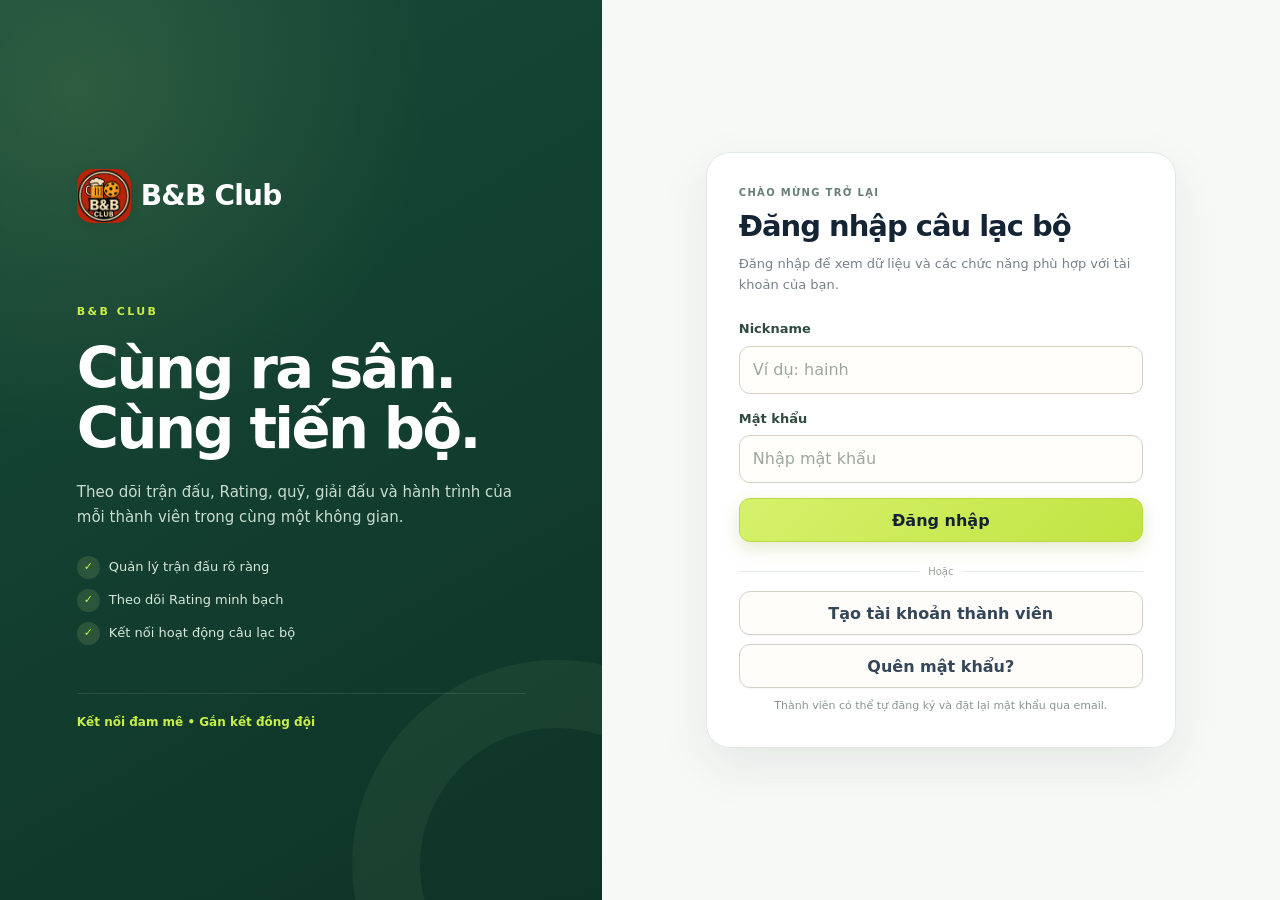
==== commit a3934b9f: "fix(ui): reuse padded fields in member leaderboard filters" ====
--- a/index.html
+++ b/index.html
@@ -17,13 +17,13 @@
 
   <title>PICK • Câu lạc bộ Pickleball</title>
 
-  <script src="./_releases/safari-ui-admin-parity-r2-20261029-v1/tailwind-3.4.17.js"></script>
-  <script src="./_releases/safari-ui-admin-parity-r2-20261029-v1/supabase.js"></script>
-  <script src="./_releases/safari-ui-admin-parity-r2-20261029-v1/config.js?v=safari-ui-admin-parity-r2-20261029-v1"></script>
+  <script src="./_releases/safari-ui-filter-spacing-r3-20261029-v1/tailwind-3.4.17.js"></script>
+  <script src="./_releases/safari-ui-filter-spacing-r3-20261029-v1/supabase.js"></script>
+  <script src="./_releases/safari-ui-filter-spacing-r3-20261029-v1/config.js?v=safari-ui-filter-spacing-r3-20261029-v1"></script>
 
   <link
     rel="stylesheet"
-    href="./_releases/safari-ui-admin-parity-r2-20261029-v1/app.css?v=safari-ui-admin-parity-r2-20261029-v1"
+    href="./_releases/safari-ui-filter-spacing-r3-20261029-v1/app.css?v=safari-ui-filter-spacing-r3-20261029-v1"
   >
 </head>
 
@@ -669,15 +669,15 @@
     </main>
   </div>
 
-  <script src="./_releases/safari-ui-admin-parity-r2-20261029-v1/preplay.js?v=safari-ui-admin-parity-r2-20261029-v1"></script>
-  <script src="./_releases/safari-ui-admin-parity-r2-20261029-v1/matches.js?v=safari-ui-admin-parity-r2-20261029-v1"></script>
-  <script src="./_releases/safari-ui-admin-parity-r2-20261029-v1/players.js?v=safari-ui-admin-parity-r2-20261029-v1"></script>
-  <script src="./_releases/safari-ui-admin-parity-r2-20261029-v1/fund.js?v=safari-ui-admin-parity-r2-20261029-v1"></script>
-  <script src="./_releases/safari-ui-admin-parity-r2-20261029-v1/account.js?v=safari-ui-admin-parity-r2-20261029-v1"></script>
-  <script src="./_releases/safari-ui-admin-parity-r2-20261029-v1/member-analytics.js?v=safari-ui-admin-parity-r2-20261029-v1"></script>
-  <script src="./_releases/safari-ui-admin-parity-r2-20261029-v1/member-activity.js?v=safari-ui-admin-parity-r2-20261029-v1"></script>
-  <script src="./_releases/safari-ui-admin-parity-r2-20261029-v1/member-birthday.js?v=safari-ui-admin-parity-r2-20261029-v1"></script>
-  <script src="./_releases/safari-ui-admin-parity-r2-20261029-v1/member-leaderboards.js?v=safari-ui-admin-parity-r2-20261029-v1"></script>
-  <script src="./_releases/safari-ui-admin-parity-r2-20261029-v1/app.js?v=safari-ui-admin-parity-r2-20261029-v1"></script>
+  <script src="./_releases/safari-ui-filter-spacing-r3-20261029-v1/preplay.js?v=safari-ui-filter-spacing-r3-20261029-v1"></script>
+  <script src="./_releases/safari-ui-filter-spacing-r3-20261029-v1/matches.js?v=safari-ui-filter-spacing-r3-20261029-v1"></script>
+  <script src="./_releases/safari-ui-filter-spacing-r3-20261029-v1/players.js?v=safari-ui-filter-spacing-r3-20261029-v1"></script>
+  <script src="./_releases/safari-ui-filter-spacing-r3-20261029-v1/fund.js?v=safari-ui-filter-spacing-r3-20261029-v1"></script>
+  <script src="./_releases/safari-ui-filter-spacing-r3-20261029-v1/account.js?v=safari-ui-filter-spacing-r3-20261029-v1"></script>
+  <script src="./_releases/safari-ui-filter-spacing-r3-20261029-v1/member-analytics.js?v=safari-ui-filter-spacing-r3-20261029-v1"></script>
+  <script src="./_releases/safari-ui-filter-spacing-r3-20261029-v1/member-activity.js?v=safari-ui-filter-spacing-r3-20261029-v1"></script>
+  <script src="./_releases/safari-ui-filter-spacing-r3-20261029-v1/member-birthday.js?v=safari-ui-filter-spacing-r3-20261029-v1"></script>
+  <script src="./_releases/safari-ui-filter-spacing-r3-20261029-v1/member-leaderboards.js?v=safari-ui-filter-spacing-r3-20261029-v1"></script>
+  <script src="./_releases/safari-ui-filter-spacing-r3-20261029-v1/app.js?v=safari-ui-filter-spacing-r3-20261029-v1"></script>
 </body>
 </html>
--- a/_releases/safari-ui-filter-spacing-r3-20261029-v1/app.css
+++ b/_releases/safari-ui-filter-spacing-r3-20261029-v1/app.css
@@ -0,0 +1,7162 @@
+:root{
+  font-family:
+    Inter,
+    ui-sans-serif,
+    system-ui,
+    -apple-system,
+    BlinkMacSystemFont,
+    "Segoe UI",
+    sans-serif;
+
+  color:#17332a;
+  background:#f3f6f4;
+  font-synthesis:none;
+
+  --brand:#175c45;
+  --brand-2:#226f55;
+  --brand-dark:#103e30;
+  --brand-deep:#0b3025;
+  --lime:#d7f28a;
+
+  --bg:#f3f6f4;
+  --surface:#ffffff;
+  --surface-2:#f8faf9;
+  --surface-3:#eef3f0;
+
+  --text:#17332a;
+  --text-2:#385047;
+  --muted:#718078;
+  --soft:#93a098;
+
+  --border:#dce5df;
+  --border-strong:#c9d6ce;
+
+  --green:#22834e;
+  --green-bg:#ebf8ef;
+
+  --blue:#386fca;
+  --blue-bg:#eef4fd;
+
+  --purple:#7a48b8;
+  --purple-bg:#f5f0fc;
+
+  --amber:#ac701b;
+  --amber-bg:#fff6e5;
+
+  --red:#b34a3e;
+  --red-bg:#fff0ee;
+
+  --shadow-1:
+    0 1px 2px rgba(13,42,31,.035),
+    0 4px 14px rgba(13,42,31,.035);
+
+  --shadow-2:
+    0 8px 24px rgba(13,42,31,.065),
+    0 2px 6px rgba(13,42,31,.035);
+
+  --shadow-3:
+    0 18px 50px rgba(13,42,31,.12);
+
+  --r-sm:10px;
+  --r:14px;
+  --r-lg:19px;
+  --r-xl:25px;
+
+  --sidebar:248px;
+  --ease:160ms ease;
+}
+
+*{
+  box-sizing:border-box;
+}
+
+html{
+  min-height:100%;
+  background:var(--bg);
+}
+
+body{
+  margin:0;
+  min-width:0;
+  min-height:100vh;
+
+  color:var(--text);
+
+  background:
+    radial-gradient(
+      circle at 100% 0,
+      rgba(215,242,138,.11),
+      transparent 30rem
+    ),
+    var(--bg);
+
+  -webkit-font-smoothing:antialiased;
+  text-rendering:optimizeLegibility;
+}
+
+button,
+input,
+select,
+textarea{
+  font:inherit;
+}
+
+button{
+  cursor:pointer;
+}
+
+button:disabled{
+  cursor:not-allowed;
+  opacity:.52;
+}
+
+[hidden]{
+  display:none!important;
+}
+
+::selection{
+  background:#dcefa6;
+  color:#12372a;
+}
+
+
+/* =========================================================
+   ACCESSIBILITY
+   ========================================================= */
+
+button:focus-visible,
+a:focus-visible,
+input:focus-visible,
+select:focus-visible,
+textarea:focus-visible,
+summary:focus-visible,
+[tabindex]:focus-visible{
+  outline:3px solid rgba(13,148,136,.40);
+  outline-offset:2px;
+}
+
+.sr-only{
+  position:absolute;
+  width:1px;
+  height:1px;
+  padding:0;
+  margin:-1px;
+  overflow:hidden;
+  clip:rect(0,0,0,0);
+  white-space:nowrap;
+  border:0;
+}
+
+
+/* =========================================================
+   TYPOGRAPHY
+   ========================================================= */
+
+h1,
+h2,
+h3,
+h4,
+h5,
+p{
+  margin-top:0;
+}
+
+h1,
+h2,
+h3,
+h4,
+h5{
+  color:#132d24;
+}
+
+h2{
+  margin-bottom:17px;
+  font-size:21px;
+  line-height:1.3;
+  font-weight:780;
+  letter-spacing:-.025em;
+}
+
+h3{
+  font-weight:740;
+}
+
+h4{
+  font-weight:720;
+}
+
+.muted{
+  color:var(--muted);
+  font-size:14px;
+}
+
+.opacity-60{
+  opacity:.60;
+}
+
+.opacity-70{
+  opacity:.70;
+}
+
+
+/* =========================================================
+   BUTTON SYSTEM
+   ========================================================= */
+
+.btn{
+  display:inline-flex;
+  align-items:center;
+  justify-content:center;
+  gap:8px;
+
+  min-height:44px;
+  padding:10px 15px;
+
+  border:1px solid var(--border-strong);
+  border-radius:11px;
+
+  background:#fff;
+  color:#29493c;
+
+  font-weight:680;
+  line-height:1.2;
+
+  box-shadow:
+    0 1px 1px rgba(13,42,31,.025);
+
+  transition:
+    background var(--ease),
+    border-color var(--ease),
+    color var(--ease),
+    box-shadow var(--ease),
+    transform var(--ease);
+}
+
+.btn:hover:not(:disabled){
+  border-color:#afc1b6;
+  background:#f5f9f6;
+  box-shadow:var(--shadow-1);
+  transform:translateY(-1px);
+}
+
+.btn:active:not(:disabled){
+  transform:translateY(0);
+}
+
+.btn.primary,
+.primary{
+  border-color:var(--brand);
+  background:
+    linear-gradient(
+      135deg,
+      var(--brand-2),
+      var(--brand)
+    );
+  color:#fff;
+
+  box-shadow:
+    0 5px 15px rgba(23,92,69,.16);
+}
+
+.btn.primary:hover:not(:disabled),
+.primary:hover:not(:disabled){
+  border-color:var(--brand-dark);
+  background:
+    linear-gradient(
+      135deg,
+      var(--brand),
+      var(--brand-dark)
+    );
+  color:#fff;
+}
+
+.btn.danger,
+.danger{
+  border-color:#edc8c3;
+  background:#fff;
+  color:#a63f34;
+}
+
+.btn.danger:hover:not(:disabled),
+.danger:hover:not(:disabled){
+  background:var(--red-bg);
+  border-color:#e7b8b2;
+}
+
+.btn-compact{
+  min-height:44px;
+  padding:8px 11px;
+  font-size:12px;
+}
+
+
+/* =========================================================
+   FORM SYSTEM
+   ========================================================= */
+
+.field,
+input.border,
+select.border,
+textarea.border{
+  width:100%;
+  min-height:46px;
+
+  padding:11px 13px;
+
+  border:1px solid var(--border-strong);
+  border-radius:11px;
+
+  background:#fff;
+  color:var(--text);
+
+  transition:
+    border-color var(--ease),
+    box-shadow var(--ease),
+    background var(--ease);
+}
+
+.field:hover,
+input.border:hover,
+select.border:hover,
+textarea.border:hover{
+  border-color:#afc1b6;
+}
+
+.field:focus,
+input.border:focus,
+select.border:focus,
+textarea.border:focus{
+  outline:none;
+  border-color:#548f77;
+  box-shadow:
+    0 0 0 4px rgba(23,92,69,.09);
+}
+
+.field::placeholder,
+input::placeholder,
+textarea::placeholder{
+  color:#9ba79f;
+}
+
+.field:disabled,
+.field[readonly]{
+  background:#f2f5f3;
+  color:#65756d;
+}
+
+textarea.field{
+  min-height:105px;
+  resize:vertical;
+  line-height:1.55;
+}
+
+.form-grid{
+  display:grid;
+  grid-template-columns:
+    repeat(2,minmax(0,1fr));
+  gap:15px;
+}
+
+.form-group{
+  min-width:0;
+}
+
+.form-group label{
+  display:block;
+  margin-bottom:7px;
+
+  color:#314b40;
+
+  font-size:13px;
+  font-weight:700;
+}
+
+.field-help{
+  margin:8px 2px 0;
+  color:var(--muted);
+  font-size:12px;
+  line-height:1.55;
+}
+
+.form-actions{
+  display:flex;
+  flex-wrap:wrap;
+  gap:9px;
+  margin-top:19px;
+}
+
+
+/* =========================================================
+   FEEDBACK / NOTICES
+   ========================================================= */
+
+.notice{
+  margin-bottom:15px;
+  padding:13px 15px;
+
+  border:1px solid #d7e5dc;
+  border-left:4px solid #78a98e;
+  border-radius:11px;
+
+  background:#f0f6f2;
+  color:#315543;
+
+  font-size:13px;
+  line-height:1.55;
+}
+
+.notice.error,
+.error{
+  border-color:#efcac5;
+  border-left-color:var(--red);
+  background:var(--red-bg);
+  color:#963a30;
+}
+
+.notice.success,
+.success{
+  border-color:#cce7d4;
+  border-left-color:var(--green);
+  background:var(--green-bg);
+  color:#286441;
+}
+
+
+/* =========================================================
+   GLOBAL CARD / PANEL SYSTEM
+   ========================================================= */
+
+.panel{
+  position:relative;
+
+  margin-bottom:18px;
+  padding:22px;
+
+  border:1px solid var(--border);
+  border-radius:var(--r-lg);
+
+  background:
+    linear-gradient(
+      180deg,
+      rgba(255,255,255,.98),
+      rgba(253,254,253,.98)
+    );
+
+  box-shadow:var(--shadow-1);
+}
+
+.panel > h2:first-child{
+  margin-bottom:18px;
+  padding-bottom:13px;
+
+  border-bottom:1px solid #edf1ee;
+}
+
+#content > .panel,
+#content > section.panel{
+  animation:uiEnter 180ms ease both;
+}
+
+@keyframes uiEnter{
+  from{
+    opacity:0;
+    transform:translateY(3px);
+  }
+
+  to{
+    opacity:1;
+    transform:none;
+  }
+}
+
+
+/* =========================================================
+   SUMMARY / KPI
+   ========================================================= */
+
+.stat{
+  position:relative;
+  overflow:hidden;
+
+  min-width:0;
+  padding:18px;
+
+  border:1px solid var(--border);
+  border-radius:16px;
+
+  background:
+    linear-gradient(
+      145deg,
+      #fff,
+      #fafcfb
+    );
+
+  box-shadow:var(--shadow-1);
+
+  transition:
+    transform var(--ease),
+    box-shadow var(--ease),
+    border-color var(--ease);
+}
+
+.stat::after{
+  content:"";
+
+  position:absolute;
+  right:-26px;
+  top:-27px;
+
+  width:70px;
+  height:70px;
+
+  border-radius:50%;
+  background:rgba(215,242,138,.10);
+}
+
+.stat:hover{
+  transform:translateY(-2px);
+  border-color:#cddad1;
+  box-shadow:var(--shadow-2);
+}
+
+.stat .muted:first-child{
+  color:#78877f;
+  font-size:11px;
+  font-weight:760;
+  letter-spacing:.025em;
+}
+
+.stat strong{
+  display:block;
+
+  margin-top:7px;
+
+  color:#173f2e;
+
+  font-size:clamp(24px,3vw,31px);
+  line-height:1.1;
+  font-weight:800;
+  letter-spacing:-1px;
+}
+
+
+/* =========================================================
+   HERO
+   ========================================================= */
+
+.hero{
+  position:relative;
+  overflow:hidden;
+
+  margin-bottom:21px;
+  padding:
+    clamp(23px,3vw,31px);
+
+  border-radius:22px;
+
+  background:
+    radial-gradient(
+      circle at 93% 5%,
+      rgba(215,242,138,.18),
+      transparent 18rem
+    ),
+    linear-gradient(
+      135deg,
+      #174a38,
+      #10382b
+    );
+
+  color:#fff;
+
+  box-shadow:
+    0 14px 34px rgba(13,53,40,.13);
+}
+
+.hero::after{
+  content:"";
+
+  position:absolute;
+  top:-96px;
+  right:-74px;
+
+  width:235px;
+  height:235px;
+
+  border:34px solid rgba(215,242,138,.07);
+  border-radius:50%;
+
+  pointer-events:none;
+}
+
+.hero h1,
+.hero h2,
+.hero h3{
+  color:#fff;
+}
+
+.hero .btn{
+  position:relative;
+  z-index:1;
+
+  border-color:rgba(255,255,255,.25);
+  background:#fff;
+  color:#174a38;
+}
+
+.hero .btn:hover{
+  background:#f2f7f3;
+}
+
+
+/* =========================================================
+   BADGES
+   ========================================================= */
+
+.badge{
+  display:inline-flex;
+  align-items:center;
+  justify-content:center;
+
+  min-height:25px;
+  padding:4px 9px;
+
+  border-radius:999px;
+
+  background:#edf2ef;
+  color:#586a60;
+
+  font-size:11px;
+  font-weight:740;
+  line-height:1;
+  white-space:nowrap;
+}
+
+.badge.good{
+  background:#e5f4e9;
+  color:#267046;
+}
+
+.badge.pending{
+  background:#fff3dc;
+  color:#97631c;
+}
+
+.badge.bad{
+  background:#fae9e7;
+  color:#a2463a;
+}
+
+
+/* =========================================================
+   TABLES
+   ========================================================= */
+
+.table-wrap{
+  position:relative;
+
+  width:100%;
+  overflow:auto;
+
+  border:1px solid var(--border);
+  border-radius:13px;
+
+  background:#fff;
+
+  scrollbar-width:thin;
+  scrollbar-color:#bdcac2 transparent;
+}
+
+table{
+  width:100%;
+  min-width:650px;
+
+  border-collapse:separate;
+  border-spacing:0;
+
+  font-size:13px;
+}
+
+th{
+  position:sticky;
+  top:0;
+  z-index:2;
+
+  padding:11px 14px;
+
+  border-bottom:1px solid var(--border);
+
+  background:#f3f7f4;
+  color:#697a71;
+
+  text-align:left;
+  font-size:10px;
+  font-weight:800;
+  letter-spacing:.035em;
+  text-transform:uppercase;
+  white-space:nowrap;
+}
+
+td{
+  max-width:420px;
+
+  padding:13px 14px;
+
+  border-top:1px solid #edf1ee;
+
+  color:#2c4238;
+
+  vertical-align:middle;
+
+  white-space:normal;
+  overflow-wrap:anywhere;
+}
+
+tbody tr:first-child td{
+  border-top:0;
+}
+
+tbody tr{
+  transition:background var(--ease);
+}
+
+tbody tr:hover{
+  background:#fafcfb;
+}
+
+td:first-child{
+  font-weight:660;
+}
+
+.tools{
+  display:flex;
+  flex-wrap:wrap;
+  align-items:center;
+  gap:9px;
+
+  margin-bottom:15px;
+}
+
+.tools .field{
+  width:auto;
+  min-width:190px;
+  max-width:100%;
+}
+
+.pager{
+  display:flex;
+  align-items:center;
+  justify-content:space-between;
+
+  gap:10px;
+  flex-wrap:wrap;
+
+  margin-top:14px;
+}
+
+
+/* =========================================================
+   BRAND
+   ========================================================= */
+
+.brand{
+  display:flex;
+  align-items:center;
+  gap:10px;
+
+  min-width:0;
+
+  color:var(--brand);
+  line-height:1;
+}
+
+.club-brand-logo{
+  display:block;
+
+  width:42px;
+  height:42px;
+
+  flex:0 0 42px;
+
+  border-radius:12px;
+
+  object-fit:cover;
+
+  background:#fff;
+
+  box-shadow:
+    0 2px 8px rgba(10,40,29,.12);
+}
+
+.club-brand-name{
+  min-width:0;
+
+  overflow:hidden;
+  text-overflow:ellipsis;
+  white-space:nowrap;
+
+  color:var(--brand);
+
+  font-size:22px;
+  font-weight:860;
+  letter-spacing:-.8px;
+}
+
+.brand-light .club-brand-name{
+  color:#fff;
+}
+
+.login-story .club-brand-logo{
+  width:54px;
+  height:54px;
+  flex-basis:54px;
+  border-radius:15px;
+}
+
+.login-story .club-brand-name{
+  font-size:28px;
+}
+
+.sidebar .club-brand-logo{
+  width:38px;
+  height:38px;
+  flex-basis:38px;
+  border-radius:11px;
+}
+
+.sidebar .club-brand-name{
+  font-size:18px;
+}
+
+.login-mobile-brand .club-brand-logo{
+  width:44px;
+  height:44px;
+  flex-basis:44px;
+}
+
+.login-mobile-brand .club-brand-name{
+  font-size:22px;
+}
+
+
+/* =========================================================
+   BOOT
+   ========================================================= */
+
+.boot-screen{
+  display:grid;
+  min-height:100vh;
+  place-items:center;
+
+  padding:24px;
+
+  background:
+    radial-gradient(
+      circle at 50% 30%,
+      rgba(215,242,138,.18),
+      transparent 24rem
+    ),
+    #f5f7f5;
+}
+
+.boot-card{
+  width:min(390px,100%);
+  padding:32px;
+
+  border:1px solid var(--border);
+  border-radius:22px;
+
+  background:#fff;
+
+  text-align:center;
+
+  box-shadow:var(--shadow-2);
+}
+
+.boot-brand{
+  color:var(--brand);
+  font-size:33px;
+  font-weight:900;
+}
+
+.boot-brand span{
+  color:#9fbe42;
+}
+
+.boot-text{
+  margin:11px 0 0;
+  color:var(--muted);
+}
+
+.noscript-box{
+  width:min(520px,calc(100% - 32px));
+  margin:30px auto;
+  padding:17px;
+
+  border:1px solid #efcbc6;
+  border-radius:13px;
+
+  background:var(--red-bg);
+  color:#92372d;
+}
+
+
+/* =========================================================
+   LOGIN
+   ========================================================= */
+
+.login-layout{
+  display:grid;
+
+  grid-template-columns:
+    minmax(360px,.94fr)
+    minmax(460px,1.06fr);
+
+  min-height:100vh;
+
+  background:#f7f9f7;
+}
+
+.login-story{
+  position:relative;
+  overflow:hidden;
+
+  display:flex;
+  align-items:center;
+
+  min-height:100vh;
+
+  padding:
+    clamp(38px,6vw,86px);
+
+  background:
+    radial-gradient(
+      circle at 13% 10%,
+      rgba(215,242,138,.12),
+      transparent 22rem
+    ),
+    linear-gradient(
+      150deg,
+      #174a38,
+      #0e3327
+    );
+
+  color:#fff;
+}
+
+.login-story::after{
+  content:"";
+
+  position:absolute;
+  right:-160px;
+  bottom:-170px;
+
+  width:410px;
+  height:410px;
+
+  border:68px solid rgba(215,242,138,.055);
+  border-radius:50%;
+}
+
+.login-story-inner{
+  position:relative;
+  z-index:1;
+
+  width:min(520px,100%);
+  margin:auto;
+}
+
+.login-story-kicker{
+  margin:
+    clamp(58px,9vh,105px)
+    0 18px;
+
+  color:var(--lime);
+
+  font-size:11px;
+  font-weight:800;
+  letter-spacing:.22em;
+}
+
+.login-story-title{
+  margin-bottom:20px;
+
+  color:#fff;
+
+  font-size:
+    clamp(38px,4.5vw,62px);
+
+  font-weight:830;
+  line-height:1.05;
+  letter-spacing:-.045em;
+}
+
+.login-story-description{
+  max-width:450px;
+  margin-bottom:25px;
+
+  color:#c8ddd0;
+
+  font-size:15px;
+  line-height:1.7;
+}
+
+.login-story-points{
+  display:grid;
+  gap:10px;
+  margin-top:25px;
+}
+
+.login-story-point{
+  display:flex;
+  align-items:center;
+  gap:9px;
+
+  color:#d8e7dc;
+
+  font-size:13px;
+}
+
+.login-story-point-icon{
+  display:grid;
+  place-items:center;
+
+  width:23px;
+  height:23px;
+
+  flex:0 0 23px;
+
+  border-radius:50%;
+
+  background:rgba(215,242,138,.13);
+  color:var(--lime);
+
+  font-size:11px;
+  font-weight:800;
+}
+
+.login-story-footer{
+  margin-top:48px;
+  padding-top:19px;
+
+  border-top:1px solid rgba(255,255,255,.11);
+
+  color:var(--lime);
+
+  font-size:12px;
+  font-weight:650;
+}
+
+.login-form{
+  display:flex;
+  align-items:center;
+  justify-content:center;
+
+  min-width:0;
+
+  padding:
+    38px
+    clamp(24px,5vw,70px);
+}
+
+.login-card{
+  width:100%;
+  max-width:470px;
+
+  padding:32px;
+
+  border:1px solid #e1e8e3;
+  border-radius:24px;
+
+  background:rgba(255,255,255,.94);
+
+  box-shadow:
+    0 18px 50px rgba(13,42,31,.08);
+
+  backdrop-filter:blur(10px);
+}
+
+.login-mobile-brand{
+  display:none;
+}
+
+.auth-heading{
+  margin-bottom:24px;
+}
+
+.auth-eyebrow{
+  margin-bottom:8px;
+
+  color:#668076;
+
+  font-size:10px;
+  font-weight:780;
+  letter-spacing:.13em;
+}
+
+.auth-title{
+  margin-bottom:8px;
+
+  font-size:29px;
+  font-weight:800;
+  letter-spacing:-.035em;
+}
+
+.auth-description{
+  margin-bottom:0;
+
+  color:var(--muted);
+
+  font-size:13px;
+  line-height:1.6;
+}
+
+.auth-form{
+  display:grid;
+  gap:15px;
+}
+
+.auth-primary-action{
+  width:100%;
+}
+
+.auth-secondary-actions{
+  display:grid;
+  gap:9px;
+
+  margin-top:20px;
+}
+
+.auth-divider{
+  display:flex;
+  align-items:center;
+  gap:9px;
+
+  margin:2px 0 3px;
+
+  color:#94a198;
+
+  font-size:10px;
+}
+
+.auth-divider::before,
+.auth-divider::after{
+  content:"";
+  flex:1;
+  height:1px;
+  background:#e5ebe7;
+}
+
+.auth-secondary-button{
+  width:100%;
+}
+
+.auth-link-button{
+  width:100%;
+
+  border-color:transparent;
+  background:transparent;
+
+  box-shadow:none;
+
+  color:#456a5a;
+}
+
+.auth-link-button:hover{
+  border-color:transparent!important;
+  background:#f4f8f5!important;
+  box-shadow:none!important;
+}
+
+.auth-help{
+  margin:1px 0 0;
+
+  color:#87968e;
+
+  text-align:center;
+
+  font-size:11px;
+  line-height:1.5;
+}
+
+.auth-panel{
+  margin-top:22px;
+  padding-top:22px;
+
+  border-top:1px solid #e8ede9;
+}
+
+.auth-panel-heading{
+  margin-bottom:18px;
+}
+
+.auth-panel-heading h3{
+  margin-bottom:7px;
+
+  font-size:21px;
+}
+
+.auth-panel-actions{
+  display:grid;
+  gap:9px;
+}
+
+.auth-form-grid{
+  gap:11px;
+}
+
+
+/* =========================================================
+   APP LAYOUT
+   ========================================================= */
+
+.shell{
+  display:grid;
+
+  grid-template-columns:
+    var(--sidebar)
+    minmax(0,1fr);
+
+  min-height:100vh;
+}
+
+.sidebar{
+  position:sticky;
+  top:0;
+
+  display:flex;
+  flex-direction:column;
+
+  height:100vh;
+
+  padding:25px 15px 17px;
+
+  overflow:hidden;
+
+  background:
+    radial-gradient(
+      circle at 0 0,
+      rgba(215,242,138,.07),
+      transparent 13rem
+    ),
+    linear-gradient(
+      180deg,
+      #174536,
+      #11372b
+    );
+
+  color:#fff;
+}
+
+.sidebar-header{
+  padding:0 10px;
+}
+
+.sidebar-kicker{
+  margin:6px 0 22px;
+
+  color:#9bb9a7;
+
+  font-size:9px;
+  font-weight:730;
+  letter-spacing:.15em;
+}
+
+.sidebar-nav{
+  min-height:0;
+  overflow:auto;
+  scrollbar-width:none;
+}
+
+.sidebar-nav::-webkit-scrollbar{
+  display:none;
+}
+
+.nav-item{
+  display:flex;
+  align-items:center;
+  gap:10px;
+
+  width:100%;
+  min-height:45px;
+
+  margin:3px 0;
+  padding:10px 12px;
+
+  border:1px solid transparent;
+  border-radius:10px;
+
+  background:transparent;
+  color:#bfd2c6;
+
+  text-align:left;
+
+  font-size:12px;
+  font-weight:620;
+  white-space:nowrap;
+
+  transition:
+    background var(--ease),
+    color var(--ease),
+    border-color var(--ease),
+    transform var(--ease);
+}
+
+.nav-item:hover{
+  background:rgba(255,255,255,.075);
+  color:#fff;
+  transform:translateX(2px);
+}
+
+.nav-item[aria-current=page]{
+  border-color:rgba(215,242,138,.16);
+
+  background:
+    linear-gradient(
+      135deg,
+      #d9f38e,
+      #c6e46d
+    );
+
+  color:#15382b;
+
+  font-weight:780;
+
+  box-shadow:
+    0 7px 17px rgba(9,39,28,.12);
+}
+
+.nav-icon{
+  display:grid;
+  place-items:center;
+
+  width:23px;
+
+  flex:0 0 23px;
+
+  font-size:16px;
+}
+
+.sidebar-footer{
+  display:flex;
+  align-items:center;
+  gap:9px;
+
+  margin-top:auto;
+  padding:16px 10px 2px;
+
+  border-top:1px solid rgba(255,255,255,.08);
+
+  color:#aec4b7;
+
+  font-size:10px;
+}
+
+.sidebar-footer strong{
+  display:block;
+  color:#e6efe9;
+}
+
+.sidebar-footer span{
+  display:block;
+  margin-top:2px;
+  font-size:9px;
+}
+
+.sidebar-footer-dot{
+  width:7px;
+  height:7px;
+
+  flex:0 0 7px;
+
+  border-radius:50%;
+
+  background:var(--lime);
+
+  box-shadow:
+    0 0 0 4px rgba(215,242,138,.08);
+}
+
+.main{
+  width:100%;
+  max-width:1560px;
+
+  min-width:0;
+
+  margin:auto;
+
+  padding:
+    24px
+    clamp(22px,3vw,40px)
+    36px;
+}
+
+.topbar{
+  display:flex;
+  align-items:center;
+  justify-content:space-between;
+
+  gap:20px;
+
+  margin-bottom:7px;
+}
+
+.topbar-eyebrow{
+  margin-bottom:3px;
+
+  color:#7b8b82;
+
+  font-size:10px;
+  font-weight:700;
+  letter-spacing:.04em;
+}
+
+.page-title{
+  margin:0;
+
+  color:#17352a;
+
+  font-size:
+    clamp(23px,3vw,29px);
+
+  line-height:1.15;
+  font-weight:810;
+  letter-spacing:-.03em;
+}
+
+.topbar-actions{
+  display:flex;
+  align-items:center;
+  justify-content:flex-end;
+
+  gap:14px;
+
+  min-width:0;
+}
+
+.topbar-user{
+  display:flex;
+  align-items:center;
+  gap:9px;
+
+  min-width:0;
+}
+
+.topbar-avatar{
+  display:grid;
+  place-items:center;
+
+  width:37px;
+  height:37px;
+
+  flex:0 0 37px;
+
+  border-radius:11px;
+
+  background:
+    linear-gradient(
+      135deg,
+      #dff2a5,
+      #c7e66d
+    );
+
+  color:#19412f;
+
+  font-size:13px;
+  font-weight:850;
+}
+
+.topbar-user-name{
+  max-width:185px;
+
+  overflow:hidden;
+  text-overflow:ellipsis;
+  white-space:nowrap;
+
+  color:#243e34;
+
+  font-size:12px;
+  font-weight:730;
+}
+
+.topbar-user-role{
+  margin-top:2px;
+
+  color:#819087;
+
+  font-size:10px;
+}
+
+.topbar-buttons{
+  display:flex;
+  gap:7px;
+}
+
+.sync-row{
+  display:flex;
+  align-items:center;
+  gap:6px;
+
+  min-height:25px;
+
+  margin-bottom:14px;
+}
+
+.sync-dot{
+  width:6px;
+  height:6px;
+
+  flex:0 0 6px;
+
+  border-radius:50%;
+  background:#67a283;
+}
+
+.sync-status{
+  margin:0;
+  font-size:10px;
+}
+
+.content{
+  min-width:0;
+}
+
+.app-footer{
+  display:flex;
+  justify-content:space-between;
+  gap:18px;
+
+  margin-top:32px;
+  padding-top:17px;
+
+  border-top:1px solid #e1e8e3;
+
+  color:#87968e;
+
+  font-size:10px;
+}
+
+.app-footer span:first-child{
+  color:#557368;
+  font-weight:800;
+}
+
+
+/* =========================================================
+   SHARED ACTION / ACCORDION SYSTEM
+   ========================================================= */
+
+.app-action,
+.fund-action{
+  overflow:hidden;
+
+  border:1px solid var(--border);
+  border-radius:14px;
+
+  background:#fff;
+
+  box-shadow:var(--shadow-1);
+
+  transition:
+    border-color var(--ease),
+    box-shadow var(--ease),
+    transform var(--ease);
+}
+
+.app-action + .app-action,
+.fund-action + .fund-action{
+  margin-top:9px;
+}
+
+.app-action:hover,
+.fund-action:hover{
+  border-color:#ccd9d0;
+}
+
+.app-action-toggle,
+.fund-action-summary{
+  display:flex;
+  align-items:center;
+  gap:9px;
+
+  width:100%;
+  min-height:49px;
+
+  padding:11px 13px;
+
+  border:0;
+
+  background:transparent;
+  color:#334b40;
+
+  text-align:left;
+
+  font-size:12px;
+  font-weight:760;
+
+  list-style:none;
+  cursor:pointer;
+  user-select:none;
+}
+
+.app-action-toggle::before,
+.fund-action-summary::before{
+  display:grid;
+  place-items:center;
+
+  width:27px;
+  height:27px;
+
+  flex:0 0 27px;
+
+  border-radius:8px;
+
+  font-size:16px;
+  line-height:1;
+}
+
+.fund-action-summary::-webkit-details-marker{
+  display:none;
+}
+
+.fund-action-summary::after{
+  content:"›";
+
+  margin-left:auto;
+
+  color:#819087;
+
+  font-size:20px;
+
+  transition:transform var(--ease);
+}
+
+.fund-action[open] >
+.fund-action-summary::after{
+  transform:rotate(90deg);
+}
+
+.app-action-body{
+  padding:
+    0 13px 13px;
+}
+
+.app-action-success,
+.fund-action-income{
+  border-left:4px solid #459b66;
+}
+
+.app-action-success >
+.app-action-toggle,
+.fund-action-income >
+.fund-action-summary{
+  background:#f3faf5;
+  color:#276641;
+}
+
+.app-action-success >
+.app-action-toggle::before,
+.fund-action-income >
+.fund-action-summary::before{
+  content:"+";
+  background:#dff2e4;
+  color:#25814c;
+}
+
+.app-action-info{
+  border-left:4px solid #4e7fd1;
+}
+
+.app-action-info >
+.app-action-toggle{
+  background:#f3f7fd;
+  color:#315ca1;
+}
+
+.app-action-info >
+.app-action-toggle::before{
+  content:"✎";
+  background:#e2ebfa;
+  color:#3569bb;
+}
+
+.app-action-neutral{
+  border-left:4px solid #87978e;
+}
+
+.app-action-neutral >
+.app-action-toggle{
+  background:#f7f9f8;
+}
+
+.app-action-neutral >
+.app-action-toggle::before{
+  content:"›";
+  background:#e7eeea;
+  color:#60736a;
+}
+
+.fund-action-expense{
+  border-left:4px solid #d27a37;
+}
+
+.fund-action-expense >
+.fund-action-summary{
+  background:#fff8f1;
+  color:#934f20;
+}
+
+.fund-action-expense >
+.fund-action-summary::before{
+  content:"−";
+  background:#fbe8d8;
+  color:#b45c1f;
+}
+
+.app-action:has(
+  .app-action-body:not([hidden])
+),
+.fund-action[open]{
+  border-color:#c9d8cf;
+  box-shadow:var(--shadow-2);
+}
+
+
+/* =========================================================
+   PLAYER / RANKING
+   ========================================================= */
+
+.ranking-card{
+  padding:13px;
+
+  border:1px solid var(--border);
+  border-left:4px solid #9ca9a1;
+  border-radius:13px;
+
+  background:#fff;
+
+  box-shadow:var(--shadow-1);
+
+  transition:
+    border-color var(--ease),
+    box-shadow var(--ease),
+    background var(--ease);
+}
+
+.ranking-card:hover{
+  background:#fcfdfc;
+  border-color:#ccd8d0;
+}
+
+.ranking-card-open{
+  border-color:#c8b9ea;
+  border-left-color:var(--purple);
+
+  background:#fbf9ff;
+
+  box-shadow:
+    0 7px 20px rgba(122,72,184,.07);
+}
+
+.ranking-card-toggle{
+  min-height:35px;
+
+  padding:7px 10px;
+
+  border:1px solid #cbd6cf;
+  border-radius:9px;
+
+  background:#fff;
+  color:#42574d;
+
+  font-size:11px;
+  font-weight:690;
+}
+
+.ranking-card-open
+.ranking-card-toggle{
+  border-color:#c9bbeb;
+  background:#f0ebfb;
+  color:#683aa5;
+}
+
+.member-rating-history{
+  overflow:hidden;
+
+  border:1px solid #ded6ef;
+  border-left:4px solid var(--purple);
+  border-radius:13px;
+
+  background:#fbfaff;
+
+  box-shadow:var(--shadow-1);
+}
+
+.member-rating-history-toggle{
+  width:100%;
+
+  padding:11px 13px;
+
+  border:0;
+
+  background:#f5f1fc;
+  color:#6139a1;
+
+  text-align:left;
+  font-size:12px;
+  font-weight:740;
+}
+
+.member-rating-history-body{
+  margin:0 11px 11px;
+  padding:12px;
+
+  border:1px solid #e7e1f2;
+  border-radius:10px;
+
+  background:#fff;
+}
+
+
+/* =========================================================
+   CONTRIBUTION
+   ========================================================= */
+
+.contribution-fun-grid{
+  display:grid;
+  gap:13px;
+
+  margin-top:13px;
+}
+
+.contribution-card{
+  position:relative;
+  overflow:hidden;
+
+  padding:15px;
+
+  border:1px solid var(--border);
+  border-radius:15px;
+
+  background:#fff;
+
+  box-shadow:var(--shadow-1);
+
+  transition:
+    border-color var(--ease),
+    box-shadow var(--ease),
+    transform var(--ease);
+}
+
+.contribution-card:hover{
+  transform:translateY(-2px);
+  box-shadow:var(--shadow-2);
+}
+
+.contribution-card::before{
+  content:"";
+
+  position:absolute;
+  inset:0 auto 0 0;
+
+  width:4px;
+
+  background:#c8d2cb;
+}
+
+.contribution-card-gold{
+  background:
+    linear-gradient(
+      135deg,
+      #fffaf2,
+      #fff
+    );
+}
+
+.contribution-card-gold::before{
+  background:#e0a029;
+}
+
+.contribution-card-fire{
+  background:
+    linear-gradient(
+      135deg,
+      #f4fbf6,
+      #fff
+    );
+}
+
+.contribution-card-fire::before{
+  background:#3ba566;
+}
+
+.contribution-card-sleepy{
+  background:
+    linear-gradient(
+      135deg,
+      #faf7ff,
+      #fff
+    );
+}
+
+.contribution-card-sleepy::before{
+  background:#965ac6;
+}
+
+.contribution-card-open{
+  box-shadow:var(--shadow-2);
+}
+
+.contribution-card-head{
+  display:flex;
+  align-items:center;
+  justify-content:space-between;
+
+  gap:11px;
+}
+
+.contribution-card-title-wrap{
+  display:flex;
+  align-items:center;
+  gap:9px;
+}
+
+.contribution-card-icon{
+  display:grid;
+  place-items:center;
+
+  width:37px;
+  height:37px;
+
+  flex:0 0 37px;
+
+  border-radius:10px;
+
+  background:rgba(255,255,255,.88);
+
+  font-size:19px;
+
+  box-shadow:var(--shadow-1);
+}
+
+.contribution-card-title{
+  margin:0;
+
+  color:#183229;
+
+  font-size:15px;
+  font-weight:790;
+}
+
+.contribution-card-joke{
+  margin:9px 0 11px;
+
+  color:#718078;
+
+  font-size:12px;
+  line-height:1.5;
+}
+
+.contribution-podium{
+  display:grid;
+  gap:5px;
+}
+
+.contribution-top-line{
+  display:grid;
+
+  grid-template-columns:
+    31px
+    minmax(0,1fr)
+    auto;
+
+  align-items:center;
+  gap:8px;
+
+  padding:8px 9px;
+
+  border-radius:10px;
+
+  background:rgba(255,255,255,.75);
+}
+
+.contribution-medal{
+  text-align:center;
+}
+
+.contribution-top-name{
+  min-width:0;
+
+  overflow:hidden;
+  text-overflow:ellipsis;
+  white-space:nowrap;
+
+  color:#284237;
+
+  font-size:12px;
+  font-weight:690;
+}
+
+.contribution-top-value{
+  color:#183229;
+
+  text-align:right;
+
+  font-size:12px;
+  font-weight:780;
+}
+
+.contribution-top-detail{
+  grid-column:2 / 4;
+
+  color:#77867e;
+
+  font-size:10px;
+}
+
+.contribution-detail-toggle{
+  width:100%;
+
+  margin-top:11px;
+  padding:8px 10px;
+
+  border:1px solid var(--border);
+  border-radius:9px;
+
+  background:rgba(255,255,255,.84);
+  color:#43584f;
+
+  text-align:left;
+
+  font-size:11px;
+  font-weight:710;
+}
+
+.contribution-detail{
+  margin-top:9px;
+  padding:11px;
+
+  border:1px solid var(--border);
+  border-radius:10px;
+
+  background:#fff;
+}
+
+.contribution-footnote{
+  margin-top:9px;
+  font-size:10px;
+}
+
+.contribution-empty{
+  margin:0;
+  padding:9px;
+}
+
+
+/* =========================================================
+   TOURNAMENT
+   ========================================================= */
+
+.tournament-list{
+  display:grid;
+  gap:13px;
+}
+
+.tournament-list-heading{
+  display:flex;
+  align-items:flex-end;
+  justify-content:space-between;
+
+  gap:13px;
+  flex-wrap:wrap;
+}
+
+.tournament-list-heading h3,
+.tournament-list-heading p{
+  margin:0;
+}
+
+.tournament-card{
+  padding:15px;
+
+  border:1px solid var(--border);
+  border-radius:16px;
+
+  background:#fff;
+
+  box-shadow:var(--shadow-1);
+
+  transition:
+    border-color var(--ease),
+    box-shadow var(--ease),
+    transform var(--ease);
+}
+
+.tournament-card:hover{
+  border-color:#ccd9d0;
+  box-shadow:var(--shadow-2);
+}
+
+.tournament-card-open{
+  border-color:#bdc6e9;
+  box-shadow:var(--shadow-2);
+}
+
+.tournament-card-live{
+  border-left:4px solid #43a468;
+}
+
+.tournament-card-cancelled{
+  opacity:.72;
+}
+
+.tournament-card-header{
+  display:flex;
+  align-items:flex-start;
+  justify-content:space-between;
+
+  gap:13px;
+  flex-wrap:wrap;
+}
+
+.tournament-card-title{
+  display:flex;
+  align-items:center;
+  gap:8px;
+  flex-wrap:wrap;
+}
+
+.tournament-card-title h4{
+  margin:0;
+  font-size:15px;
+}
+
+.tournament-code{
+  padding:3px 7px;
+
+  border-radius:999px;
+
+  background:#edf2ef;
+  color:#68786f;
+
+  font-size:9px;
+  font-weight:770;
+}
+
+.tournament-status{
+  display:inline-flex;
+  align-items:center;
+
+  min-height:26px;
+
+  padding:4px 8px;
+
+  border-radius:999px;
+
+  font-size:10px;
+  font-weight:750;
+  white-space:nowrap;
+}
+
+.tournament-status-planned{
+  background:#edf2ef;
+  color:#5d6e64;
+}
+
+.tournament-status-registration{
+  background:#eaf2fc;
+  color:#3464a5;
+}
+
+.tournament-status-live{
+  background:#e7f5ec;
+  color:#247046;
+}
+
+.tournament-status-finished{
+  background:#f1ecf9;
+  color:#6843a1;
+}
+
+.tournament-status-settled{
+  background:#e6f4ee;
+  color:#2e7860;
+}
+
+.tournament-status-cancelled{
+  background:#fae9e7;
+  color:#a2473d;
+}
+
+.tournament-summary-grid,
+.tournament-detail-info{
+  display:grid;
+
+  grid-template-columns:
+    repeat(4,minmax(0,1fr));
+
+  gap:8px;
+
+  margin-top:13px;
+}
+
+.tournament-summary-item,
+.tournament-detail-item{
+  min-width:0;
+
+  padding:9px;
+
+  border:1px solid #ebefec;
+  border-radius:10px;
+
+  background:#f7faf8;
+}
+
+.tournament-summary-item{
+  display:grid;
+
+  grid-template-columns:
+    auto
+    minmax(0,1fr);
+
+  column-gap:7px;
+  align-items:center;
+}
+
+.tournament-summary-icon{
+  grid-row:span 2;
+  font-size:15px;
+}
+
+.tournament-summary-label{
+  color:#7a8a81;
+  font-size:9px;
+}
+
+.tournament-summary-value{
+  min-width:0;
+
+  color:#2d453a;
+
+  font-size:11px;
+  font-weight:670;
+
+  overflow-wrap:anywhere;
+}
+
+.tournament-detail-item{
+  display:flex;
+  flex-direction:column;
+  gap:3px;
+
+  overflow-wrap:anywhere;
+}
+
+.tournament-card-actions{
+  display:flex;
+  justify-content:flex-end;
+  gap:7px;
+  flex-wrap:wrap;
+
+  margin-top:11px;
+}
+
+.tournament-detail-toggle{
+  min-height:36px;
+
+  padding:7px 11px;
+
+  border:1px solid #d6dced;
+  border-radius:9px;
+
+  background:#f3f4fa;
+  color:#505a8d;
+
+  font-size:11px;
+  font-weight:720;
+}
+
+.tournament-detail-body{
+  margin-top:13px;
+  padding-top:13px;
+
+  border-top:1px solid #e8ede9;
+}
+
+.tournament-match-stats{
+  display:flex;
+  flex-wrap:wrap;
+  gap:6px;
+
+  margin-top:13px;
+}
+
+.tournament-match-stat{
+  padding:4px 7px;
+
+  border-radius:999px;
+
+  background:#eef2ef;
+  color:#586a60;
+
+  font-size:10px;
+}
+
+.tournament-matches{
+  margin-top:13px;
+}
+
+.tournament-matches h5{
+  margin:0 0 9px;
+}
+
+.tournament-match-row{
+  margin-top:9px;
+  padding:12px;
+
+  border:1px solid var(--border);
+  border-radius:12px;
+
+  background:#fff;
+}
+
+.tournament-match-row + .tournament-match-row{
+  margin-top:8px;
+}
+
+.tournament-match-top{
+  display:flex;
+  align-items:center;
+  justify-content:space-between;
+
+  gap:9px;
+  flex-wrap:wrap;
+}
+
+.tournament-match-top >
+:first-child{
+  font-weight:710;
+}
+
+.tournament-match-status{
+  display:inline-flex;
+  align-items:center;
+
+  min-height:24px;
+
+  padding:4px 8px;
+
+  border-radius:999px;
+
+  background:#eef2ef;
+  color:#596b61;
+
+  font-size:9px;
+  font-weight:740;
+}
+
+.tournament-match-teams{
+  display:grid;
+
+  grid-template-columns:
+    1fr
+    auto
+    1fr;
+
+  align-items:center;
+  gap:9px;
+
+  margin-top:7px;
+}
+
+.tournament-match-teams >
+:last-child{
+  text-align:right;
+}
+
+.tournament-match-score{
+  padding:4px 7px;
+
+  border-radius:7px;
+
+  background:#eef2ef;
+  color:#2f453b;
+
+  font-weight:720;
+  white-space:nowrap;
+}
+
+
+/* =========================================================
+   TOURNAMENT PAYMENT
+   ========================================================= */
+
+.tournament-payment-summary{
+  display:grid;
+  gap:5px;
+
+  margin-top:10px;
+  padding:9px 10px;
+
+  border:1px solid var(--border);
+  border-radius:10px;
+
+  background:#f8faf9;
+}
+
+.tournament-payment-summary-line{
+  display:grid;
+
+  grid-template-columns:
+    minmax(0,1fr)
+    auto;
+
+  align-items:center;
+  gap:12px;
+
+  min-height:21px;
+
+  color:#66776e;
+
+  font-size:11px;
+}
+
+.tournament-payment-summary-line >
+:last-child{
+  color:#263c33;
+
+  text-align:right;
+
+  font-weight:730;
+  white-space:nowrap;
+}
+
+.tournament-payment-summary-line.is-paid >
+:last-child,
+.tournament-payment-summary-line.is-complete >
+:last-child{
+  color:#267247;
+}
+
+.tournament-payment-summary-line.is-remaining >
+:last-child{
+  color:#a46a16;
+}
+
+.tournament-payment-paid-badge{
+  display:inline-flex;
+  align-items:center;
+
+  width:max-content;
+
+  margin-top:3px;
+  padding:4px 8px;
+
+  border-radius:999px;
+
+  background:#e4f4e9;
+  color:#247044;
+
+  font-size:9px;
+  font-weight:770;
+}
+
+.tournament-payment-cancelled-note{
+  margin-top:4px;
+  padding:7px 8px;
+
+  border-radius:8px;
+
+  background:#fff5e9;
+  color:#995019;
+
+  font-size:10px;
+  line-height:1.45;
+}
+
+.tournament-payment-action-area{
+  margin-top:8px;
+}
+
+.tournament-payment-form{
+  display:grid;
+
+  grid-template-columns:
+    repeat(2,minmax(0,1fr));
+
+  gap:10px;
+
+  margin-top:8px;
+  padding:12px;
+
+  border:1px solid #c7e7d1;
+  border-left:4px solid #409d62;
+  border-radius:11px;
+
+  background:#f2faf4;
+}
+
+.tournament-payment-form
+.field{
+  display:grid;
+  gap:6px;
+
+  min-height:0;
+  padding:0;
+
+  border:0;
+  background:transparent;
+
+  color:#42564d;
+
+  font-size:11px;
+  font-weight:700;
+}
+
+.tournament-payment-form
+.field input{
+  width:100%;
+  min-width:0;
+  min-height:41px;
+
+  padding:8px 10px;
+
+  border:1px solid var(--border-strong);
+  border-radius:8px;
+
+  background:#fff;
+  color:var(--text);
+
+  font-weight:500;
+}
+
+.tournament-payment-form >
+.muted{
+  grid-column:1 / -1;
+
+  margin:0;
+  padding:7px 9px;
+
+  border-radius:8px;
+
+  background:rgba(255,255,255,.78);
+
+  color:#286c43;
+
+  font-weight:680;
+}
+
+.tournament-payment-form >
+.tournament-card-actions{
+  grid-column:1 / -1;
+  justify-content:flex-start;
+  margin-top:0;
+}
+
+
+/* =========================================================
+   NAV MORE — DESKTOP HIDDEN
+   ========================================================= */
+
+.nav-more{
+  display:none;
+}
+
+
+/* =========================================================
+   SKELETON
+   ========================================================= */
+
+.skeleton{
+  height:105px;
+
+  border-radius:15px;
+
+  background:
+    linear-gradient(
+      100deg,
+      #e9eeea,
+      #f7f9f7,
+      #e9eeea
+    );
+
+  background-size:200%;
+
+  animation:pulse 1.45s infinite;
+}
+
+@keyframes pulse{
+  to{
+    background-position:-200%;
+  }
+}
+
+
+/* =========================================================
+   UTILITY CLASSES USED BY JS
+   ========================================================= */
+
+.block{display:block}
+.flex{display:flex}
+.grid{display:grid}
+.flex-wrap{flex-wrap:wrap}
+
+.items-center{align-items:center}
+.items-end{align-items:flex-end}
+
+.justify-between{justify-content:space-between}
+
+.gap-2{gap:8px}
+.gap-3{gap:12px}
+.gap-4{gap:16px}
+
+.grid-cols-1{
+  grid-template-columns:minmax(0,1fr)
+}
+
+.grid-cols-2{
+  grid-template-columns:
+    repeat(2,minmax(0,1fr))
+}
+
+.w-full{width:100%}
+
+.h-4{height:16px}
+.w-4{width:16px}
+
+.text-left{text-align:left}
+
+.text-xs{font-size:12px}
+.text-sm{font-size:14px}
+.text-lg{font-size:18px}
+
+.text-2xl{
+  font-size:24px;
+  line-height:1.25;
+}
+
+.font-medium{font-weight:500}
+.font-semibold{font-weight:650}
+.font-bold{font-weight:750}
+
+.tracking-widest{
+  letter-spacing:.1em;
+}
+
+.text-green-100{
+  color:#dff1e4;
+}
+
+.mb-0{margin-bottom:0}
+.mb-1{margin-bottom:4px}
+.mb-2{margin-bottom:8px}
+.mb-3{margin-bottom:12px}
+.mb-4{margin-bottom:16px}
+.mb-5{margin-bottom:20px}
+.mb-6{margin-bottom:24px}
+
+.mt-1{margin-top:4px}
+.mt-2{margin-top:8px}
+.mt-3{margin-top:12px}
+.mt-4{margin-top:16px}
+.mt-5{margin-top:20px}
+.mt-8{margin-top:32px}
+
+.p-2{padding:8px}
+.p-3{padding:12px}
+.p-4{padding:16px}
+
+.px-3{
+  padding-left:12px;
+  padding-right:12px;
+}
+
+.px-4{
+  padding-left:16px;
+  padding-right:16px;
+}
+
+.py-1{
+  padding-top:4px;
+  padding-bottom:4px;
+}
+
+.py-2{
+  padding-top:8px;
+  padding-bottom:8px;
+}
+
+.py-6{
+  padding-top:24px;
+  padding-bottom:24px;
+}
+
+.pb-4{
+  padding-bottom:16px;
+}
+
+.rounded-lg{
+  border-radius:10px;
+}
+
+.rounded-xl{
+  border-radius:13px;
+}
+
+.border{
+  border:1px solid var(--border);
+}
+
+.border-b{
+  border-bottom:1px solid var(--border);
+}
+
+.cursor-pointer{
+  cursor:pointer;
+}
+
+.space-y-2 >
+* + *{
+  margin-top:8px;
+}
+
+
+/* =========================================================
+   BREAKPOINTS
+   ========================================================= */
+
+@media(min-width:640px){
+  .sm\:grid-cols-2{
+    grid-template-columns:
+      repeat(2,minmax(0,1fr));
+  }
+
+  .sm\:grid-cols-3{
+    grid-template-columns:
+      repeat(3,minmax(0,1fr));
+  }
+
+  .sm\:text-3xl{
+    font-size:30px;
+  }
+
+  .sm\:col-span-3{
+    grid-column:
+      span 3 /
+      span 3;
+  }
+}
+
+@media(min-width:768px){
+  .md\:grid-cols-2{
+    grid-template-columns:
+      repeat(2,minmax(0,1fr));
+  }
+
+  .md\:grid-cols-4{
+    grid-template-columns:
+      repeat(4,minmax(0,1fr));
+  }
+
+  .md\:grid-cols-5{
+    grid-template-columns:
+      repeat(5,minmax(0,1fr));
+  }
+}
+
+@media(min-width:1100px){
+  .contribution-fun-grid{
+    grid-template-columns:
+      repeat(3,minmax(0,1fr));
+
+    align-items:start;
+  }
+}
+
+@media(min-width:1280px){
+  .xl\:grid-cols-4{
+    grid-template-columns:
+      repeat(4,minmax(0,1fr));
+  }
+}
+
+
+/* =========================================================
+   TABLET
+   ========================================================= */
+
+@media(max-width:1100px){
+  :root{
+    --sidebar:212px;
+  }
+
+  .main{
+    padding:
+      22px
+      22px
+      34px;
+  }
+
+  .tournament-summary-grid,
+  .tournament-detail-info{
+    grid-template-columns:
+      repeat(2,minmax(0,1fr));
+  }
+
+  .login-layout{
+    grid-template-columns:
+      minmax(320px,.85fr)
+      minmax(420px,1.15fr);
+  }
+
+  .login-story{
+    padding:42px 32px;
+  }
+}
+
+
+/* =========================================================
+   MOBILE APP
+   ========================================================= */
+
+@media(max-width:760px){
+  body{
+    background:#f3f6f4;
+  }
+
+  .shell{
+    display:block;
+    padding-bottom:72px;
+  }
+
+  .sidebar{
+    position:fixed;
+    inset:auto 0 0 0;
+    z-index:50;
+
+    display:block;
+
+    width:auto;
+    height:auto;
+
+    padding:
+      6px
+      max(6px,env(safe-area-inset-right))
+      calc(
+        6px +
+        env(safe-area-inset-bottom)
+      )
+      max(6px,env(safe-area-inset-left));
+
+    overflow:visible;
+
+    border-top:1px solid rgba(255,255,255,.10);
+
+    background:rgba(17,55,43,.975);
+
+    backdrop-filter:blur(16px);
+
+    box-shadow:
+      0 -7px 22px rgba(13,42,31,.15);
+  }
+
+  .sidebar-header,
+  .sidebar-footer{
+    display:none;
+  }
+
+  .sidebar-nav{
+    display:flex;
+    align-items:stretch;
+
+    width:100%;
+    gap:2px;
+
+    overflow:visible;
+  }
+
+  .sidebar-nav >
+  .nav-item[data-mobile-primary="true"]{
+    flex:1 1 0;
+    width:auto;
+    min-width:0;
+  }
+
+  .sidebar-nav >
+  .nav-item[data-mobile-secondary="true"]{
+    display:none;
+  }
+
+  .nav-item{
+    display:grid;
+    justify-items:center;
+    align-content:center;
+    gap:3px;
+
+    min-width:0;
+    min-height:54px;
+
+    margin:0;
+    padding:6px 3px;
+
+    border-radius:9px;
+
+    text-align:center;
+
+    font-size:9px;
+
+    transform:none!important;
+  }
+
+  .nav-icon{
+    width:auto;
+
+    font-size:17px;
+    line-height:1;
+  }
+
+  .nav-item[aria-current=page]{
+    box-shadow:none;
+  }
+
+  .nav-more{
+    position:relative;
+
+    display:block;
+
+    flex:1 1 0;
+
+    min-width:0;
+  }
+
+  .nav-more-button{
+    width:100%;
+    height:100%;
+
+    color:#bfd2c6;
+  }
+
+  .nav-more-open >
+  .nav-more-button{
+    background:rgba(255,255,255,.10);
+    color:#fff;
+  }
+
+  .nav-more-menu{
+    position:absolute;
+    right:0;
+    bottom:calc(100% + 10px);
+    z-index:80;
+
+    display:none;
+
+    width:205px;
+
+    padding:7px;
+
+    border:1px solid #dce5df;
+    border-radius:14px;
+
+    background:#fff;
+
+    box-shadow:
+      0 16px 40px rgba(9,35,26,.22);
+  }
+
+  .nav-more-open >
+  .nav-more-menu{
+    display:grid;
+    gap:3px;
+  }
+
+  .nav-more-menu::after{
+    content:"";
+
+    position:absolute;
+    right:24px;
+    bottom:-6px;
+
+    width:12px;
+    height:12px;
+
+    border-right:1px solid #dce5df;
+    border-bottom:1px solid #dce5df;
+
+    background:#fff;
+
+    transform:rotate(45deg);
+  }
+
+  .nav-more-item{
+    position:relative;
+    z-index:1;
+
+    display:flex;
+    align-items:center;
+    gap:10px;
+
+    width:100%;
+    min-height:43px;
+
+    padding:9px 10px;
+
+    border:0;
+    border-radius:9px;
+
+    background:#fff;
+    color:#29473b;
+
+    text-align:left;
+
+    font-size:12px;
+    font-weight:690;
+  }
+
+  .nav-more-item:hover{
+    background:#f1f6f2;
+  }
+
+  .nav-more-item-icon{
+    display:grid;
+    place-items:center;
+
+    width:24px;
+    height:24px;
+
+    flex:0 0 24px;
+
+    border-radius:7px;
+
+    background:#edf4ef;
+    color:#315d49;
+
+    font-size:14px;
+  }
+
+  .main{
+    padding:
+      13px
+      12px
+      25px;
+  }
+
+  .topbar{
+    display:grid;
+    gap:7px;
+
+    margin-bottom:1px;
+  }
+
+  .topbar-eyebrow{
+    margin-bottom:2px;
+    font-size:9px;
+  }
+
+  .page-title{
+    font-size:25px;
+  }
+
+  .topbar-actions{
+    display:flex;
+    align-items:center;
+    justify-content:space-between;
+
+    width:100%;
+    gap:9px;
+  }
+
+  .topbar-user{
+    flex:1 1 auto;
+    gap:7px;
+
+    min-width:0;
+  }
+
+  .topbar-avatar{
+    width:34px;
+    height:34px;
+
+    flex-basis:34px;
+
+    border-radius:10px;
+  }
+
+  .topbar-user-name{
+    max-width:145px;
+    font-size:11px;
+  }
+
+  .topbar-user-role{
+    display:none;
+  }
+
+  .topbar-buttons{
+    display:flex;
+    gap:4px;
+
+    flex:0 0 auto;
+  }
+
+  .btn-compact{
+    min-height:44px;
+
+    padding:6px 8px;
+
+    border-radius:9px;
+
+    font-size:9px;
+  }
+
+  .sync-row{
+    min-height:18px;
+
+    margin-top:2px;
+    margin-bottom:8px;
+  }
+
+  .sync-status{
+    font-size:9px;
+  }
+
+  .panel{
+    padding:14px;
+    margin-bottom:11px;
+
+    border-radius:14px;
+  }
+
+  .panel > h2:first-child{
+    margin-bottom:12px;
+    padding-bottom:9px;
+
+    font-size:17px;
+  }
+
+  .hero{
+    padding:16px 16px 17px;
+    margin-bottom:11px;
+
+    border-radius:16px;
+  }
+
+  .hero .tracking-widest{
+    margin-bottom:7px;
+    font-size:9px;
+  }
+
+  .hero h2{
+    margin-bottom:8px;
+
+    font-size:21px;
+    line-height:1.22;
+  }
+
+  .hero p{
+    line-height:1.45;
+  }
+
+  .hero .mb-5{
+    margin-bottom:11px;
+  }
+
+  .hero .btn{
+    min-height:39px;
+    padding:8px 12px;
+  }
+
+  .stat{
+    padding:14px;
+  }
+
+  .stat strong{
+    font-size:23px;
+  }
+
+  .form-grid{
+    grid-template-columns:1fr;
+    gap:11px;
+  }
+
+  .form-actions{
+    display:grid;
+    grid-template-columns:1fr;
+
+    gap:7px;
+  }
+
+  .form-actions .btn{
+    width:100%;
+  }
+
+  .field,
+  input.border,
+  select.border,
+  textarea.border{
+    min-height:44px;
+  }
+
+  .tools{
+    display:grid;
+    grid-template-columns:1fr;
+
+    gap:7px;
+  }
+
+  .tools .field{
+    width:100%;
+    min-width:0;
+  }
+
+  .pager{
+    align-items:flex-start;
+  }
+
+  .pager >
+  .flex{
+    width:100%;
+  }
+
+  .pager .btn{
+    flex:1;
+  }
+
+  .table-wrap{
+    margin-left:-1px;
+    margin-right:-1px;
+
+    border-radius:11px;
+  }
+
+  table{
+    min-width:590px;
+    font-size:11px;
+  }
+
+  th{
+    padding:9px 10px;
+    font-size:9px;
+  }
+
+  td{
+    padding:10px;
+  }
+
+  .notice{
+    padding:11px 12px;
+    font-size:12px;
+  }
+
+  .app-action-toggle,
+  .fund-action-summary{
+    padding:10px 11px;
+  }
+
+  .app-action-body{
+    padding:
+      0 10px 10px;
+  }
+
+  .ranking-card{
+    padding:11px;
+  }
+
+  .ranking-card-toggle{
+    width:100%;
+  }
+
+  .member-rating-history-body{
+    margin:
+      0 7px 7px;
+
+    padding:9px;
+  }
+
+  .contribution-card{
+    padding:12px;
+  }
+
+  .tournament-summary-grid,
+  .tournament-detail-info{
+    grid-template-columns:1fr;
+  }
+
+  .tournament-card{
+    padding:12px;
+  }
+
+  .tournament-card-header{
+    display:grid;
+  }
+
+  .tournament-status{
+    justify-self:start;
+  }
+
+  .tournament-card-actions{
+    justify-content:stretch;
+  }
+
+  .tournament-card-actions .btn,
+  .tournament-detail-toggle{
+    flex:1;
+  }
+
+  .tournament-match-teams{
+    grid-template-columns:1fr;
+    text-align:left;
+  }
+
+  .tournament-match-teams >
+  :last-child{
+    text-align:left;
+  }
+
+  .tournament-match-score{
+    justify-self:start;
+  }
+
+  .tournament-payment-form{
+    grid-template-columns:1fr;
+    padding:10px;
+  }
+
+  .tournament-payment-form >
+  .muted,
+  .tournament-payment-form >
+  .tournament-card-actions{
+    grid-column:1;
+  }
+
+  .tournament-match-row >
+  .tournament-card-actions{
+    display:flex;
+  }
+
+  .tournament-match-row >
+  .tournament-card-actions
+  .btn,
+  .tournament-payment-action-area >
+  .btn{
+    width:100%;
+  }
+
+  .app-footer{
+    display:block;
+
+    margin-top:25px;
+
+    line-height:1.55;
+  }
+
+  .app-footer span{
+    display:block;
+  }
+}
+
+
+/* =========================================================
+   LOGIN MOBILE
+   ========================================================= */
+
+@media(max-width:760px){
+  .login-layout{
+    display:block;
+
+    min-height:100vh;
+
+    background:
+      linear-gradient(
+        180deg,
+        #f7faf8,
+        #f4f7f5
+      );
+  }
+
+  .login-story{
+    display:none;
+  }
+
+  .login-form{
+    min-height:100vh;
+
+    align-items:flex-start;
+
+    padding:
+      18px
+      14px
+      30px;
+  }
+
+  .login-card{
+    max-width:500px;
+
+    margin:auto;
+
+    padding:21px 18px;
+
+    border-radius:20px;
+
+    box-shadow:
+      0 12px 34px rgba(13,42,31,.07);
+  }
+
+  .login-mobile-brand{
+    display:block;
+
+    margin-bottom:25px;
+  }
+
+  .login-mobile-brand p{
+    margin:6px 0 0;
+
+    color:#84938b;
+
+    font-size:9px;
+    font-weight:700;
+    letter-spacing:.12em;
+    text-transform:uppercase;
+  }
+
+  .auth-title{
+    font-size:25px;
+  }
+
+  .auth-heading{
+    margin-bottom:19px;
+  }
+
+  .auth-panel{
+    margin-top:18px;
+    padding-top:18px;
+  }
+
+  .auth-form-grid{
+    grid-template-columns:1fr;
+  }
+}
+
+
+/* =========================================================
+   SMALL PHONES
+   ========================================================= */
+
+@media(max-width:480px){
+  .main{
+    padding-left:10px;
+    padding-right:10px;
+  }
+
+  .page-title{
+    font-size:24px;
+  }
+
+  .topbar-user-name{
+    max-width:125px;
+  }
+
+  .nav-item{
+    min-width:0;
+  }
+
+  .panel{
+    padding:13px;
+  }
+
+  .hero{
+    padding:15px;
+  }
+
+  .contribution-top-line{
+    grid-template-columns:
+      28px
+      minmax(0,1fr);
+  }
+
+  .contribution-top-value{
+    grid-column:2;
+    text-align:left;
+  }
+
+  .contribution-top-detail{
+    grid-column:2;
+  }
+
+  .tournament-payment-summary-line{
+    gap:7px;
+  }
+}
+
+
+/* =========================================================
+   REDUCED MOTION
+   ========================================================= */
+
+@media(prefers-reduced-motion:reduce){
+  *,
+  *::before,
+  *::after{
+    scroll-behavior:auto!important;
+    transition:none!important;
+    animation-duration:.01ms!important;
+    animation-iteration-count:1!important;
+  }
+
+  .skeleton{
+    animation:none;
+  }
+}
+
+/* =========================================================
+   MATCH ACTION CARDS
+   Visual language aligned with shared app-action system
+   ========================================================= */
+
+.match-action-card{
+  overflow:hidden;
+
+  border-left-width:4px;
+
+  transition:
+    transform var(--ease),
+    border-color var(--ease),
+    box-shadow var(--ease);
+}
+
+.match-action-card:hover{
+  transform:translateY(-2px);
+  box-shadow:var(--shadow-2);
+}
+
+.match-action-card > h2:first-child{
+  display:flex;
+  align-items:center;
+  gap:10px;
+
+  min-height:49px;
+
+  margin:
+    -22px -22px 18px;
+  padding:
+    11px 17px;
+
+  border-bottom:1px solid #edf1ee;
+
+  font-size:15px;
+  line-height:1.25;
+}
+
+.match-action-card > h2:first-child::before{
+  display:grid;
+  place-items:center;
+
+  width:27px;
+  height:27px;
+  flex:0 0 27px;
+
+  border-radius:8px;
+
+  font-size:16px;
+  font-weight:800;
+  line-height:1;
+}
+
+/* Create / Approve = success */
+
+.match-action-create,
+.match-action-approve{
+  border-left-color:#459b66;
+}
+
+.match-action-create > h2:first-child,
+.match-action-approve > h2:first-child{
+  background:#f3faf5;
+  color:#276641;
+}
+
+.match-action-create > h2:first-child::before,
+.match-action-approve > h2:first-child::before{
+  background:#dff2e4;
+  color:#25814c;
+}
+
+.match-action-create > h2:first-child::before{
+  content:"\002B";
+}
+
+.match-action-approve > h2:first-child::before{
+  content:"\2713";
+}
+
+/* Edit = info */
+
+.match-action-edit{
+  border-left-color:#4e7fd1;
+}
+
+.match-action-edit > h2:first-child{
+  background:#f3f7fd;
+  color:#315ca1;
+}
+
+.match-action-edit > h2:first-child::before{
+  content:"\270E";
+
+  background:#e2ebfa;
+  color:#3569bb;
+}
+
+/* Lineup = neutral/info */
+
+.match-action-lineup{
+  border-left-color:#87978e;
+}
+
+.match-action-lineup > h2:first-child{
+  background:#f7f9f8;
+  color:#50665b;
+}
+
+.match-action-lineup > h2:first-child::before{
+  content:"\21C4";
+
+  background:#e7eeea;
+  color:#60736a;
+}
+
+/* Reject = danger */
+
+.match-action-reject{
+  border-left-color:#c85a50;
+}
+
+.match-action-reject > h2:first-child{
+  background:#fff5f4;
+  color:#913f37;
+}
+
+.match-action-reject > h2:first-child::before{
+  content:"\00D7";
+
+  background:#fae9e7;
+  color:#a2463a;
+}
+
+/* Void = neutral warning */
+
+.match-action-void{
+  border-left-color:#87978e;
+}
+
+.match-action-void > h2:first-child{
+  background:#f7f9f8;
+  color:#56685f;
+}
+
+.match-action-void > h2:first-child::before{
+  content:"\21B6";
+
+  background:#e7eeea;
+  color:#60736a;
+}
+
+/* Keep action panels visually aligned */
+
+.match-action-card .form-actions{
+  min-height:42px;
+  align-items:center;
+}
+
+.match-action-card .form-actions .btn{
+  min-height:38px;
+}
+
+@media (max-width:700px){
+  .match-action-card > h2:first-child{
+    min-height:47px;
+
+    margin:
+      -18px -18px 16px;
+    padding:
+      10px 13px;
+  }
+}
+
+
+/* =========================================================
+   MATCH STATUS ACCORDION
+   Compact visual rhythm aligned with VDV action cards
+   ========================================================= */
+
+.match-status-group{
+  overflow:hidden;
+
+  border-left-width:4px!important;
+  border-radius:14px!important;
+
+  transition:
+    transform var(--ease),
+    border-color var(--ease),
+    box-shadow var(--ease);
+}
+
+.match-status-group:hover{
+  transform:translateY(-1px);
+  box-shadow:var(--shadow-2);
+}
+
+.match-status-summary{
+  display:flex;
+  align-items:center;
+
+  min-height:58px;
+  padding:9px 14px;
+}
+
+.match-status-summary-row{
+  width:100%;
+  min-width:0;
+}
+
+.match-status-label-wrap{
+  display:flex;
+  align-items:center;
+  gap:10px;
+
+  min-width:0;
+}
+
+.match-status-icon{
+  display:grid;
+  place-items:center;
+
+  width:32px;
+  height:32px;
+  flex:0 0 32px;
+
+  border-radius:9px;
+
+  font-size:17px;
+  font-weight:850;
+  line-height:1;
+}
+
+.match-status-label{
+  font-size:14px;
+  line-height:1.25;
+}
+
+.match-status-count{
+  display:grid;
+  place-items:center;
+
+  min-width:30px;
+  height:30px;
+
+  padding:0 9px;
+
+  border:1px solid transparent;
+
+  box-shadow:0 1px 3px rgba(30,55,43,.06);
+}
+
+/* Pending */
+
+.match-status-pending{
+  border-left-color:#d5a83b!important;
+}
+
+.match-status-pending .match-status-icon,
+.match-status-pending .match-status-count{
+  border-color:#f0d98b;
+  background:#fff3dc;
+  color:#97631c;
+}
+
+/* Approved */
+
+.match-status-approved{
+  border-left-color:#459b66!important;
+}
+
+.match-status-approved .match-status-icon,
+.match-status-approved .match-status-count{
+  border-color:#bfe0ca;
+  background:#e5f4e9;
+  color:#267046;
+}
+
+/* Invalid */
+
+.match-status-invalid{
+  border-left-color:#c85a50!important;
+}
+
+.match-status-invalid .match-status-icon,
+.match-status-invalid .match-status-count{
+  border-color:#edc8c4;
+  background:#fae9e7;
+  color:#a2463a;
+}
+
+/* Voided */
+
+.match-status-voided{
+  border-left-color:#87978e!important;
+}
+
+.match-status-voided .match-status-icon,
+.match-status-voided .match-status-count{
+  border-color:#d2ddd7;
+  background:#e7eeea;
+  color:#60736a;
+}
+
+.match-status-group[open]{
+  box-shadow:var(--shadow-1);
+}
+
+@media (max-width:700px){
+  .match-status-summary{
+    min-height:54px;
+    padding:8px 11px;
+  }
+
+  .match-status-icon{
+    width:29px;
+    height:29px;
+    flex-basis:29px;
+
+    font-size:15px;
+  }
+
+  .match-status-count{
+    min-width:28px;
+    height:28px;
+  }
+}
+/* =========================================================
+   PICK MATCH UI V1
+   Shared ADMIN + MEMBER / Desktop + Mobile
+   docs/PICK-UI-SYSTEM-V1.md
+   ========================================================= */
+
+.match-form-grid{
+  align-items:start;
+}
+
+.match-form-grid > .form-group{
+  order:5;
+}
+
+.match-form-grid > .match-field-info{
+  order:1;
+}
+
+.match-team-heading{
+  display:none;
+  font-size:13px;
+  font-weight:800;
+  letter-spacing:.04em;
+  text-transform:uppercase;
+  color:#475569;
+}
+
+.match-form-grid > .match-field-a1,
+.match-form-grid > .match-field-a2,
+.match-form-grid > .match-field-score-a{
+  grid-column:1;
+}
+
+.match-form-grid > .match-field-b1,
+.match-form-grid > .match-field-b2,
+.match-form-grid > .match-field-score-b{
+  grid-column:2;
+}
+
+.match-form-grid > .match-field-a1,
+.match-form-grid > .match-field-b1{
+  order:11;
+}
+
+.match-form-grid > .match-field-a2,
+.match-form-grid > .match-field-b2{
+  order:12;
+}
+
+.match-form-grid > .match-field-score-a,
+.match-form-grid > .match-field-score-b{
+  order:13;
+}
+
+/* MEMBER confirmation */
+
+.match-confirm-list{
+  display:grid;
+  gap:10px;
+}
+
+.match-confirm-card{
+  border:1px solid #e5e7eb;
+  border-radius:12px;
+  background:#fff;
+  padding:14px;
+  box-shadow:var(--shadow-1);
+}
+
+.match-confirm-top{
+  display:flex;
+  align-items:flex-start;
+  justify-content:space-between;
+  gap:12px;
+  margin-bottom:12px;
+}
+
+.match-confirm-code{
+  display:block;
+  color:#0f172a;
+  font-size:15px;
+}
+
+.match-confirm-meta{
+  margin-top:3px;
+}
+
+.match-confirm-versus{
+  display:grid;
+  grid-template-columns:
+    minmax(0,1fr)
+    auto
+    minmax(0,1fr);
+  align-items:center;
+  gap:14px;
+}
+
+.match-confirm-team{
+  min-width:0;
+  padding:11px 12px;
+  border-radius:10px;
+  background:#f8fafc;
+  border:1px solid #eef2f7;
+}
+
+.match-confirm-team-title{
+  margin-bottom:6px;
+  font-size:12px;
+  font-weight:800;
+  letter-spacing:.04em;
+  text-transform:uppercase;
+  color:#64748b;
+}
+
+.match-confirm-player{
+  overflow:hidden;
+  text-overflow:ellipsis;
+  white-space:nowrap;
+  font-weight:650;
+  color:#0f172a;
+}
+
+.match-confirm-player + .match-confirm-player{
+  margin-top:4px;
+}
+
+.match-confirm-score{
+  min-width:78px;
+  text-align:center;
+  font-size:22px;
+  line-height:1;
+  font-weight:800;
+  color:#0f172a;
+  white-space:nowrap;
+}
+
+.match-confirm-actions{
+  margin-top:12px;
+  min-height:38px!important;
+  justify-content:flex-end;
+}
+
+.match-confirm-actions .btn{
+  min-height:38px;
+}
+
+/* Keep action and status headers within the same visual rhythm */
+
+.match-action-card > h2:first-child{
+  min-height:54px;
+}
+
+.match-status-summary{
+  min-height:54px;
+}
+
+@media (min-width:701px){
+  .match-form-grid{
+    grid-template-columns:
+      minmax(0,1fr)
+      minmax(0,1fr);
+  }
+
+  .match-form-grid > .match-team-heading{
+    display:block;
+    order:10;
+    margin-top:4px;
+    padding:6px 2px 2px;
+  }
+
+  .match-form-grid > .match-team-heading-a{
+    grid-column:1;
+  }
+
+  .match-form-grid > .match-team-heading-b{
+    grid-column:2;
+  }
+}
+
+@media (max-width:700px){
+  .match-action-card > h2:first-child,
+  .match-status-summary{
+    min-height:52px;
+  }
+
+  .match-form-grid{
+    grid-template-columns:minmax(0,1fr)!important;
+  }
+
+  .match-form-grid > .form-group{
+    grid-column:1!important;
+  }
+
+  .match-form-grid > .match-team-heading{
+    display:block;
+    grid-column:1!important;
+    padding:9px 2px 3px;
+  }
+
+  .match-form-grid > .match-team-heading-a{
+    order:10;
+  }
+
+  .match-form-grid > .match-field-a1{
+    order:11;
+  }
+
+  .match-form-grid > .match-field-a2{
+    order:12;
+  }
+
+  .match-form-grid > .match-field-score-a{
+    order:13;
+  }
+
+  .match-form-grid > .match-team-heading-b{
+    order:20;
+    margin-top:5px;
+  }
+
+  .match-form-grid > .match-field-b1{
+    order:21;
+  }
+
+  .match-form-grid > .match-field-b2{
+    order:22;
+  }
+
+  .match-form-grid > .match-field-score-b{
+    order:23;
+  }
+
+  .match-confirm-card{
+    padding:12px;
+  }
+
+  .match-confirm-versus{
+    grid-template-columns:minmax(0,1fr);
+    gap:8px;
+  }
+
+  .match-confirm-team{
+    padding:10px 11px;
+  }
+
+  .match-confirm-team-a{
+    order:1;
+  }
+
+  .match-confirm-score{
+    order:2;
+    min-width:0;
+    padding:3px 0;
+    font-size:20px;
+  }
+
+  .match-confirm-team-b{
+    order:3;
+  }
+
+  .match-confirm-player{
+    white-space:normal;
+  }
+
+  .match-confirm-actions{
+    justify-content:stretch;
+  }
+
+  .match-confirm-actions .btn{
+    width:100%;
+  }
+}
+
+/* =========================================================
+   PICK P1.2B MEMBER REJECT UI
+   Opponent reject + creator edit/resubmit
+   ========================================================= */
+
+.match-confirm-actions{
+  display:flex;
+  flex-wrap:wrap;
+  gap:8px;
+}
+
+.match-confirm-actions .btn{
+  flex:0 0 auto;
+}
+
+.match-reject-button{
+  border-color:#fecaca;
+  background:#fff7f7;
+  color:#b42318;
+}
+
+.match-reject-button:hover{
+  background:#fef2f2;
+  border-color:#fca5a5;
+}
+
+.match-reject-editor{
+  margin-top:12px;
+  padding:12px;
+  border:1px solid #fecaca;
+  border-radius:10px;
+  background:#fffafa;
+}
+
+.match-reject-editor > label{
+  display:block;
+  margin-bottom:6px;
+  font-weight:700;
+  color:#991b1b;
+}
+
+.match-reject-editor-actions{
+  margin-top:10px;
+}
+
+.match-reject-submit{
+  border-color:#dc2626;
+  background:#dc2626;
+  color:#fff;
+}
+
+.match-reject-submit:hover{
+  background:#b91c1c;
+}
+
+.match-rejected-card{
+  border-left:4px solid #ef4444;
+}
+
+.match-rejection-reason{
+  margin-top:12px;
+  padding:11px 12px;
+  border:1px solid #fecaca;
+  border-radius:10px;
+  background:#fff7f7;
+}
+
+.match-rejection-reason > strong{
+  display:block;
+  margin-bottom:5px;
+  color:#991b1b;
+}
+
+.match-rejection-reason-text{
+  color:#7f1d1d;
+  white-space:pre-wrap;
+}
+
+.match-rejection-meta{
+  margin-top:5px;
+}
+
+.match-rejected-edit{
+  margin-top:12px;
+  padding-top:12px;
+  border-top:1px solid #e5e7eb;
+}
+
+.match-rejected-edit-grid{
+  display:grid;
+  grid-template-columns:
+    minmax(0,1fr)
+    minmax(0,1fr);
+  gap:12px 14px;
+  align-items:start;
+}
+
+.match-rejected-edit-grid .match-team-heading{
+  display:block;
+  margin-top:4px;
+  padding:6px 2px 2px;
+}
+
+.match-edit-team-a-title{
+  grid-column:1;
+}
+
+.match-edit-team-b-title{
+  grid-column:2;
+}
+
+.match-edit-a1,
+.match-edit-a2,
+.match-edit-score-a{
+  grid-column:1;
+}
+
+.match-edit-b1,
+.match-edit-b2,
+.match-edit-score-b{
+  grid-column:2;
+}
+
+.match-edit-notes{
+  margin-top:12px;
+}
+
+.match-rejected-editor-actions{
+  margin-top:12px;
+}
+
+@media (max-width:700px){
+  .match-confirm-actions{
+    display:grid;
+    grid-template-columns:minmax(0,1fr);
+  }
+
+  .match-confirm-actions .btn{
+    width:100%;
+  }
+
+  .match-rejected-edit-grid{
+    grid-template-columns:minmax(0,1fr);
+  }
+
+  .match-rejected-edit-grid > *{
+    grid-column:1!important;
+  }
+
+  .match-rejected-edit-grid > .match-edit-info{
+    order:1;
+  }
+
+  .match-edit-team-a-title{
+    order:10;
+  }
+
+  .match-edit-a1{
+    order:11;
+  }
+
+  .match-edit-a2{
+    order:12;
+  }
+
+  .match-edit-score-a{
+    order:13;
+  }
+
+  .match-edit-team-b-title{
+    order:20;
+    margin-top:5px;
+  }
+
+  .match-edit-b1{
+    order:21;
+  }
+
+  .match-edit-b2{
+    order:22;
+  }
+
+  .match-edit-score-b{
+    order:23;
+  }
+
+  .match-reject-editor-actions,
+  .match-rejected-editor-actions{
+    display:grid;
+    grid-template-columns:minmax(0,1fr);
+  }
+
+  .match-reject-editor-actions .btn,
+  .match-rejected-editor-actions .btn{
+    width:100%;
+  }
+}
+
+
+/* =========================================================
+   PICK MOBILE PLAYER CARD V1
+   Stable VDV card layout on real mobile devices
+   ========================================================= */
+
+@media (max-width:700px){
+
+  .player-card-header{
+    display:grid!important;
+    grid-template-columns:
+      minmax(0,1fr)
+      auto;
+    grid-template-areas:
+      "identity rating"
+      "action action";
+    align-items:start!important;
+    gap:8px 12px!important;
+  }
+
+  .player-card-identity{
+    grid-area:identity;
+    min-width:0;
+  }
+
+  .player-card-name{
+    line-height:1.25;
+    overflow-wrap:anywhere;
+  }
+
+  .player-card-meta{
+    margin-top:4px;
+    line-height:1.35;
+  }
+
+  .player-card-rating{
+    grid-area:rating;
+    align-self:start;
+    justify-self:end;
+    white-space:nowrap;
+    text-align:right;
+    line-height:1.25;
+  }
+
+  .player-card-toggle{
+    grid-area:action;
+    justify-self:start;
+    margin-top:4px;
+    min-height:38px;
+  }
+}
+
+
+/* =========================================================
+   PICK OVERVIEW UI01A
+   Dashboard responsive polish
+   ========================================================= */
+
+.overview-hero{
+  padding:24px 30px;
+  margin-bottom:18px;
+}
+
+.overview-hero h2{
+  margin-bottom:9px;
+}
+
+@media(min-width:1180px){
+}
+
+@media(min-width:900px){
+}
+
+.overview-quick-actions{
+  padding-top:19px;
+  padding-bottom:19px;
+}
+
+.overview-quick-actions > h2:first-child{
+  margin-bottom:15px;
+  padding-bottom:11px;
+}
+
+.overview-birthday-panel{
+  padding-top:19px;
+  padding-bottom:19px;
+}
+
+.overview-birthday-panel > h2:first-child{
+  margin-bottom:14px;
+  padding-bottom:11px;
+}
+
+.overview-birthday-panel .mb-4{
+  margin-bottom:13px;
+}
+
+.overview-birthday-panel .p-4{
+  padding:13px;
+}
+
+.overview-birthday-panel .p-3{
+  padding:11px 12px;
+}
+
+@media(max-width:760px){
+
+  .shell{
+    padding-bottom:
+      calc(
+        88px +
+        env(safe-area-inset-bottom)
+      );
+  }
+
+  .main{
+    padding-bottom:
+      calc(
+        30px +
+        env(safe-area-inset-bottom)
+      );
+  }
+
+  .overview-hero{
+    padding:15px 16px 16px;
+    margin-bottom:11px;
+  }
+
+  .overview-hero h2{
+    font-size:21px;
+    margin-bottom:7px;
+  }
+
+  .overview-hero .mb-5{
+    margin-bottom:10px;
+  }
+
+  .overview-quick-actions{
+    padding:13px;
+  }
+
+  .overview-quick-actions .flex{
+    display:grid;
+    grid-template-columns:
+      repeat(2,minmax(0,1fr));
+    width:100%;
+  }
+
+  .overview-quick-actions .btn{
+    width:100%;
+  }
+
+  .overview-quick-actions .btn:first-child{
+    grid-column:1 / -1;
+  }
+
+  .overview-birthday-panel{
+    padding:13px;
+  }
+
+  .overview-birthday-panel .grid{
+    gap:8px;
+    margin-bottom:11px;
+  }
+
+  .overview-birthday-panel .space-y-2 > * + *{
+    margin-top:5px;
+  }
+}
+
+@media(max-width:360px){
+
+  .overview-quick-actions .flex{
+    grid-template-columns:minmax(0,1fr);
+  }
+
+  .overview-quick-actions .btn:first-child{
+    grid-column:auto;
+  }
+}
+
+
+/* =========================================================
+   PICK CLUB THEME V2
+   Navy + Ivory + Electric Lime
+   ========================================================= */
+
+:root{
+  /* Brand */
+  --brand:#18273a;
+  --brand-2:#253b56;
+  --brand-dark:#101c2a;
+  --brand-deep:#09121e;
+
+  /* Logo-linked accent */
+  --lime:#c9ee4a;
+  --club-accent:#c9ee4a;
+  --club-accent-strong:#b6dc35;
+  --club-accent-soft:#f0f8cf;
+
+  /* App surfaces */
+  --bg:#f6f2e9;
+  --surface:#fffdf8;
+  --surface-2:#faf7f0;
+  --surface-3:#f0ece3;
+
+  /* Text */
+  --text:#192838;
+  --text-2:#415061;
+  --muted:#75808a;
+  --soft:#9ba3aa;
+
+  /* Borders */
+  --border:#e3ded3;
+  --border-strong:#d2cbbf;
+
+  /* Shadows */
+  --shadow-1:
+    0 1px 2px rgba(17,28,43,.035),
+    0 5px 16px rgba(17,28,43,.045);
+
+  --shadow-2:
+    0 10px 28px rgba(17,28,43,.09),
+    0 2px 7px rgba(17,28,43,.045);
+
+  --shadow-3:
+    0 20px 55px rgba(17,28,43,.15);
+}
+
+
+/* =========================================================
+   APP BACKGROUND
+   ========================================================= */
+
+html{
+  background:var(--bg);
+}
+
+body{
+  color:var(--text);
+
+  background:
+    radial-gradient(
+      circle at 92% -5%,
+      rgba(201,238,74,.18),
+      transparent 25rem
+    ),
+    radial-gradient(
+      circle at 40% 105%,
+      rgba(37,59,86,.055),
+      transparent 32rem
+    ),
+    var(--bg);
+}
+
+h1,
+h2,
+h3,
+h4,
+h5{
+  color:#152435;
+}
+
+::selection{
+  background:#dff18d;
+  color:#111f2e;
+}
+
+
+/* =========================================================
+   SIDEBAR
+   ========================================================= */
+
+.sidebar{
+  background:
+    radial-gradient(
+      circle at 10% 0,
+      rgba(201,238,74,.10),
+      transparent 16rem
+    ),
+    linear-gradient(
+      180deg,
+      #172a40 0%,
+      #0d1b2a 100%
+    );
+
+  color:#fff;
+}
+
+.sidebar-kicker{
+  color:#8fa1b4;
+}
+
+.sidebar-nav{
+  color:#fff;
+}
+
+.nav-item{
+  color:#b9c5d1;
+}
+
+.nav-item:hover{
+  background:rgba(255,255,255,.075);
+  color:#fff;
+}
+
+.nav-item[aria-current=page]{
+  border-color:#d6f37b;
+
+  background:
+    linear-gradient(
+      135deg,
+      #d9f37b,
+      #c4e843
+    );
+
+  color:#152334;
+
+  font-weight:800;
+
+  box-shadow:
+    0 8px 20px rgba(3,10,18,.22);
+}
+
+.sidebar-footer{
+  border-top-color:rgba(255,255,255,.08);
+  color:#8fa1b4;
+}
+
+.sidebar-footer strong{
+  color:#f4f7fa;
+}
+
+.sidebar-footer-dot{
+  background:#c9ee4a;
+
+  box-shadow:
+    0 0 0 4px rgba(201,238,74,.10);
+}
+
+
+/* =========================================================
+   MAIN / TOPBAR
+   ========================================================= */
+
+.page-title{
+  color:#17283a;
+}
+
+.topbar-eyebrow{
+  color:#8a8f91;
+}
+
+.topbar-user-name{
+  color:#243548;
+}
+
+.topbar-user-role{
+  color:#89939d;
+}
+
+.topbar-avatar{
+  background:
+    linear-gradient(
+      135deg,
+      #dff57f,
+      #badf37
+    );
+
+  color:#132236;
+
+  box-shadow:
+    0 3px 10px rgba(24,39,58,.10);
+}
+
+.sync-dot{
+  background:#98ba35;
+}
+
+
+/* =========================================================
+   HERO
+   ========================================================= */
+
+.hero{
+  background:
+    radial-gradient(
+      circle at 88% 0,
+      rgba(201,238,74,.23),
+      transparent 17rem
+    ),
+    radial-gradient(
+      circle at 105% 105%,
+      rgba(255,255,255,.08),
+      transparent 20rem
+    ),
+    linear-gradient(
+      135deg,
+      #243c58 0%,
+      #101f31 70%,
+      #0b1725 100%
+    );
+
+  color:#fff;
+
+  box-shadow:
+    0 16px 38px rgba(12,25,39,.18);
+}
+
+.hero::after{
+  border-color:rgba(201,238,74,.10);
+}
+
+.hero h1,
+.hero h2,
+.hero h3{
+  color:#fff;
+}
+
+.hero .text-green-100{
+  color:#dce7ef;
+}
+
+.hero .btn{
+  border-color:#c9ee4a;
+
+  background:
+    linear-gradient(
+      135deg,
+      #d9f676,
+      #c4e746
+    );
+
+  color:#152334;
+
+  font-weight:800;
+
+  box-shadow:
+    0 7px 18px rgba(6,15,24,.18);
+}
+
+.hero .btn:hover{
+  border-color:#dff990;
+
+  background:
+    linear-gradient(
+      135deg,
+      #e2f98a,
+      #cee957
+    );
+
+  color:#101d2d;
+}
+
+
+/* =========================================================
+   BUTTON SYSTEM
+   ========================================================= */
+
+.btn{
+  border-color:#d5d0c7;
+
+  background:#fffdf9;
+  color:#34465a;
+
+  box-shadow:
+    0 1px 2px rgba(17,28,43,.04);
+}
+
+.btn:hover:not(:disabled){
+  border-color:#bfc1bb;
+  background:#f8f6ef;
+}
+
+.btn.primary,
+.primary{
+  border-color:#b9da3d;
+
+  background:
+    linear-gradient(
+      135deg,
+      #d6f16c,
+      #c1e441
+    );
+
+  color:#142236;
+
+  font-weight:800;
+
+  box-shadow:
+    0 6px 17px rgba(126,155,31,.22);
+}
+
+.btn.primary:hover:not(:disabled),
+.primary:hover:not(:disabled){
+  border-color:#abc934;
+
+  background:
+    linear-gradient(
+      135deg,
+      #ccea59,
+      #b4d737
+    );
+
+  color:#101e30;
+}
+
+
+/* =========================================================
+   FORMS
+   ========================================================= */
+
+.field,
+input.border,
+select.border,
+textarea.border{
+  border-color:#d5cfc4;
+
+  background:#fffefa;
+  color:#1a2b3d;
+}
+
+.field:hover,
+input.border:hover,
+select.border:hover,
+textarea.border:hover{
+  border-color:#bdb8ae;
+}
+
+.field:focus,
+input.border:focus,
+select.border:focus,
+textarea.border:focus{
+  border-color:#728398;
+
+  box-shadow:
+    0 0 0 4px rgba(37,59,86,.10);
+}
+
+button:focus-visible,
+a:focus-visible,
+input:focus-visible,
+select:focus-visible,
+textarea:focus-visible,
+summary:focus-visible,
+[tabindex]:focus-visible{
+  outline-color:rgba(201,238,74,.72);
+}
+
+/* WP-C7: override the more specific .field:focus outline reset. */
+.field:focus-visible,
+input.border:focus-visible,
+select.border:focus-visible,
+textarea.border:focus-visible{
+  outline:3px solid var(--text);
+  outline-offset:2px;
+}
+
+
+/* =========================================================
+   PANELS
+   ========================================================= */
+
+.panel{
+  border-color:#e3ded3;
+
+  background:
+    linear-gradient(
+      180deg,
+      #fffefa,
+      #fdfbf6
+    );
+
+  box-shadow:var(--shadow-1);
+}
+
+.panel > h2:first-child{
+  border-bottom-color:#eee9df;
+}
+
+
+/* =========================================================
+   KPI / STATS
+   ========================================================= */
+
+.stat{
+  border-color:#e2ddd2;
+
+  background:
+    linear-gradient(
+      145deg,
+      #fffefa,
+      #faf7ef
+    );
+
+  box-shadow:
+    0 5px 18px rgba(17,28,43,.045);
+}
+
+.stat::after{
+  right:-24px;
+  top:-25px;
+
+  width:76px;
+  height:76px;
+
+  background:
+    rgba(201,238,74,.20);
+}
+
+.stat:hover{
+  border-color:#d3cebF;
+
+  box-shadow:
+    0 11px 28px rgba(17,28,43,.09);
+}
+
+.stat .muted:first-child{
+  color:#7d8387;
+}
+
+.stat strong{
+  color:#172a40;
+}
+
+
+/* =========================================================
+   OVERVIEW SPECIAL CARDS
+   ========================================================= */
+
+.overview-quick-actions{
+  background:
+    linear-gradient(
+      180deg,
+      #fffefa,
+      #faf7ef
+    );
+}
+
+.overview-birthday-panel{
+  background:
+    linear-gradient(
+      180deg,
+      #fffefa,
+      #fbf7ed
+    );
+}
+
+
+/* =========================================================
+   GLOBAL CARD / LIST SURFACES
+   ========================================================= */
+
+.ranking-card,
+.tournament-card,
+.contribution-card,
+.app-action,
+.fund-action,
+.match-confirm-card{
+  background:#fffefa;
+  border-color:#e1dcd1;
+}
+
+.ranking-card:hover,
+.tournament-card:hover,
+.contribution-card:hover,
+.app-action:hover,
+.fund-action:hover{
+  border-color:#cec8bc;
+}
+
+
+/* =========================================================
+   TABLES
+   ========================================================= */
+
+.table-wrap{
+  border-color:#e1dcd1;
+  background:#fffefa;
+}
+
+table{
+  background:#fffefa;
+}
+
+th{
+  border-bottom-color:#ddd8cd;
+
+  background:#f2eee5;
+  color:#6d7680;
+}
+
+td{
+  border-top-color:#eee9df;
+  color:#35475a;
+}
+
+tbody tr:hover{
+  background:#faf7ef;
+}
+
+
+/* =========================================================
+   NOTICE — neutral only
+   Semantic success/error colors remain unchanged.
+   ========================================================= */
+
+.notice:not(.error):not(.success){
+  border-color:#d9d5c9;
+  border-left-color:#8392a3;
+
+  background:#f8f6ef;
+  color:#44566a;
+}
+
+
+/* =========================================================
+   BADGE NEUTRAL
+   ========================================================= */
+
+.badge{
+  background:#edeae3;
+  color:#596674;
+}
+
+
+/* =========================================================
+   APP FOOTER
+   ========================================================= */
+
+.app-footer{
+  border-top-color:#ddd8ce;
+  color:#8b9094;
+}
+
+.app-footer span:first-child{
+  color:#596b7c;
+}
+
+
+/* =========================================================
+   MOBILE NAV
+   ========================================================= */
+
+@media(max-width:760px){
+
+  body{
+    background:#f6f2e9;
+  }
+
+  .sidebar{
+    border-top-color:rgba(201,238,74,.16);
+
+    background:
+      linear-gradient(
+        180deg,
+        rgba(20,37,56,.99),
+        rgba(10,22,35,.99)
+      );
+
+    box-shadow:
+      0 -8px 26px rgba(5,13,22,.24);
+  }
+
+  .nav-item{
+    color:#aebdca;
+  }
+
+  .nav-item[aria-current=page]{
+    color:#142236;
+
+    background:
+      linear-gradient(
+        135deg,
+        #daf47d,
+        #c3e648
+      );
+  }
+
+  .nav-more-button{
+    color:#aebdca;
+  }
+
+  .nav-more-open >
+  .nav-more-button{
+    background:rgba(201,238,74,.10);
+    color:#fff;
+  }
+
+  .nav-more-menu{
+    border-color:#ded8cc;
+    background:#fffefa;
+
+    box-shadow:
+      0 18px 42px rgba(9,20,32,.24);
+  }
+
+  .nav-more-menu::after{
+    border-color:#ded8cc;
+    background:#fffefa;
+  }
+
+  .nav-more-item{
+    background:#fffefa;
+    color:#273a4e;
+  }
+
+  .nav-more-item:hover{
+    background:#f3f0e8;
+  }
+
+  .nav-more-item-icon{
+    background:#edf0e4;
+    color:#31465c;
+  }
+}
+
+/* MATCH UI review — scoped to this module; Theme V2 tokens remain shared. */
+.matches-ui{min-width:0;}
+.matches-ui > .panel{margin-bottom:12px;}
+.matches-ui .match-management-center{margin-bottom:12px;}
+.matches-ui .match-action-create{border-color:#bfe0ca;box-shadow:var(--shadow-1);}
+.matches-ui .match-active-action,
+.matches-ui .match-record-card{background:var(--surface);border-color:var(--border);box-shadow:var(--shadow-1);}
+.matches-ui .match-status-summary,
+.matches-ui .match-action-card > h2:first-child{
+  min-height:54px;box-sizing:border-box;padding:10px 14px;font-size:14px;line-height:1.35;
+}
+.matches-ui .match-active-action .panel{margin:0;box-shadow:none;}
+.matches-ui .match-action-toggle:focus-visible,
+.matches-ui summary:focus-visible{outline:3px solid var(--brand-2);outline-offset:-3px;}
+.matches-ui .match-status-summary::after{content:'›';font-size:22px;transform:rotate(90deg);margin-left:12px;color:var(--text-2);}
+.matches-ui .match-status-group[open] > summary::after{transform:rotate(-90deg);}
+.matches-ui .match-status-icon{width:30px;height:30px;flex-basis:30px;}
+.matches-ui .match-record-card{display:flex;flex-direction:column;min-width:0;padding:14px;border-radius:14px;overflow-wrap:anywhere;}
+.matches-ui .match-record-teams{background:var(--surface-2);grid-template-columns:minmax(0,1fr) auto minmax(0,1fr);}
+.matches-ui .match-record-teams > [aria-label]::before{content:attr(aria-label);display:block;color:var(--muted);font-size:12px;margin-bottom:4px;}
+.matches-ui .match-record-actions{margin-top:auto;padding-top:12px;gap:8px;}
+.matches-ui .match-card-action{min-height:42px;white-space:normal;}
+.matches-ui .match-card-action-default{background:var(--surface);border-color:var(--border-strong);color:var(--brand-2);}
+.matches-ui .match-card-action-primary,
+.matches-ui .match-card-action-strong{background:var(--club-accent);border-color:var(--club-accent-strong);color:var(--brand-deep);}
+.matches-ui .match-reject-button,
+.matches-ui .match-reject-submit,
+.matches-ui .match-card-action-danger{background:#fff5f4;border-color:#edc8c4;color:#913f37;}
+.matches-ui .match-card-action:disabled{opacity:.45;cursor:not-allowed;}
+.matches-ui .form-grid,
+.matches-ui .form-group,
+.matches-ui .match-confirm-team{min-width:0;}
+.matches-ui .field{max-width:100%;min-width:0;}
+.matches-ui .match-action-edit .match-form-grid > .form-group:first-child,
+.matches-ui .match-action-lineup .match-form-grid > .form-group:first-child{order:0;grid-column:1 / -1;}
+.matches-ui .match-form-grid > [hidden]{display:none!important;}
+.matches-ui .match-confirm-meta,
+.matches-ui .match-confirm-player,
+.matches-ui .match-rejection-reason-text{overflow-wrap:anywhere;}
+.matches-ui .match-confirm-player{white-space:normal;}
+.matches-ui .match-confirm-actions .btn,
+.matches-ui .form-actions .btn{min-height:44px;white-space:normal;}
+.matches-ui .match-action-void .form-actions button[type="submit"],
+.matches-ui .match-action-reject .form-actions button[type="submit"]{background:#fff5f4;color:#913f37;border-color:#edc8c4;}
+@media(max-width:700px){
+  .matches-ui .match-record-actions{display:grid;grid-template-columns:repeat(2,minmax(0,1fr));}
+  .matches-ui .match-card-action-primary{grid-column:1 / -1;order:-1;}
+  .matches-ui .match-record-actions > :only-child{grid-column:1 / -1;}
+  .matches-ui .match-record-teams{grid-template-columns:minmax(0,1fr);gap:8px;}
+  .matches-ui .match-record-teams > :last-child{text-align:left;}
+  .matches-ui .match-active-action > :first-child{padding:10px 12px;align-items:flex-start;}
+  .matches-ui .match-active-action > :first-child > :first-child{min-width:0;overflow-wrap:anywhere;}
+  .matches-ui .match-active-action > :first-child > button{min-height:44px;flex-shrink:0;}
+  .matches-ui .form-actions{display:flex;flex-wrap:wrap;gap:8px;}
+  .matches-ui .form-actions > .primary{flex-basis:100%;}
+}
+
+/* PICK Players UI v1 — module scope, shared Theme V2 tokens. */
+.players-ui{min-width:0;}
+.players-ui [hidden]{display:none!important;}
+.players-ui .field,
+.players-ui .form-group{min-width:0;max-width:100%;}
+.players-ui .form-actions{display:flex;flex-wrap:wrap;gap:8px;}
+.players-ui button{white-space:normal;}
+.players-ui .btn,
+.players-ui .player-section-close{min-height:44px;}
+.players-ui .btn:not(.primary){color:var(--brand-2);background:var(--surface);border-color:var(--border-strong);}
+.players-ui button:focus-visible{outline:3px solid var(--brand-2);outline-offset:3px;}
+.players-ui .player-card-list{display:grid;gap:12px;}
+.players-ui .player-record-card{min-width:0;padding:14px;border:1px solid var(--border);border-radius:14px;background:var(--surface);box-shadow:var(--shadow-1);}
+.players-ui .player-card-header{display:grid;grid-template-columns:minmax(0,1fr) 110px 132px;grid-template-areas:'identity rating action';gap:16px;align-items:center;min-height:76px;}
+.players-ui .player-card-identity{grid-area:identity;min-width:0;}
+.players-ui .player-card-name{margin:0;min-height:2.7em;font-size:16px;line-height:1.35;font-weight:750;color:var(--text);overflow-wrap:anywhere;}
+.players-ui .player-card-meta{display:flex;flex-wrap:wrap;gap:6px;margin:6px 0 0;font-size:12px;line-height:1.4;color:var(--text-2);}
+.players-ui .player-state-active{background:#dff2e4;color:#276641;}
+.players-ui .player-state-neutral{background:var(--surface-3);color:var(--text-2);}
+.players-ui .player-self-badge{background:var(--club-accent-soft);color:var(--brand-2);}
+.players-ui .player-status-readonly{display:flex;align-items:center;min-height:44px;padding:8px 10px;border:1px solid var(--border);border-radius:10px;background:var(--surface-2);}
+.players-ui .player-lifecycle-preview{display:grid;gap:10px;min-width:0;margin:12px 0;padding:12px;border:1px solid var(--border);border-radius:var(--ui-card-radius,12px);background:var(--surface-2);overflow-wrap:anywhere;}
+.players-ui .player-lifecycle-summary{display:flex;align-items:center;flex-wrap:wrap;gap:8px 12px;min-width:0;}
+.players-ui .player-lifecycle-reference-total{font-size:12px;color:var(--text-2);font-variant-numeric:tabular-nums;}
+.players-ui .player-lifecycle-recommendation{margin:0;font-size:13px;color:var(--text-2);}
+.players-ui .player-lifecycle-references{font-size:12px;color:var(--text-2);}
+.players-ui .player-lifecycle-references summary{min-height:32px;padding:6px 0;color:var(--brand-2);font-weight:700;cursor:pointer;}
+.players-ui .player-lifecycle-references ul{margin:6px 0 0;padding-left:20px;columns:2;column-gap:24px;}
+.players-ui .player-lifecycle-references li{break-inside:avoid;margin-bottom:4px;}
+.players-ui .player-lifecycle-danger-note{border-color:#efcbc6;background:var(--red-bg);color:#7d342e;}
+.players-ui .player-lifecycle-delete-ready{margin:0;border-color:#b8d8c3;background:#f3faf5;color:#276641;}
+.players-ui .player-lifecycle-delete-blocked{margin:0;border-color:#efcbc6;background:var(--red-bg);color:#7d342e;}
+.players-ui .player-lifecycle-delete{background:var(--red-bg)!important;border-color:#dca8a2!important;color:var(--red)!important;}
+.players-ui .player-lifecycle-delete:hover:not(:disabled){background:#f7deda!important;}
+.players-ui .player-card-rating{grid-area:rating;display:flex;flex-direction:column;align-items:flex-end;justify-self:stretch;white-space:nowrap;font-variant-numeric:tabular-nums;}
+.players-ui .player-rating-label{font-size:12px;line-height:1.4;color:var(--text-2);}
+.players-ui .player-rating-value{font-size:24px;line-height:1.35;color:var(--brand);}
+.players-ui .player-card-toggle{grid-area:action;width:100%;margin:0;align-self:center;}
+.players-ui .player-card-detail{margin-top:14px;padding-top:14px;border-top:1px solid var(--border);overflow-wrap:anywhere;}
+.players-ui .player-card-detail .opacity-60,
+.players-ui .player-card-detail .opacity-70{opacity:1;color:var(--text-2);}
+.players-ui .player-stats{display:grid;grid-template-columns:repeat(5,minmax(0,1fr));gap:8px;}
+.players-ui .player-stat{min-width:0;padding:10px;border:1px solid var(--border);border-radius:10px;background:var(--surface-2);font-variant-numeric:tabular-nums;}
+.players-ui .player-stat > :last-child{font-size:16px;font-weight:700;}
+.players-ui .player-result{min-width:44px;}
+.players-ui .player-result-W{background:#dff2e4!important;border-color:#a9d4b7!important;color:#276641!important;}
+.players-ui .player-result-L{background:#fff5f4!important;border-color:#edc8c4!important;color:#913f37!important;}
+.players-ui .player-result-D{background:var(--surface-3)!important;color:var(--text-2)!important;}
+.players-ui .player-history-row{display:flex;flex-wrap:wrap;justify-content:space-between;gap:8px 16px;padding:10px 0;border-bottom:1px solid var(--border);font-size:13px;font-variant-numeric:tabular-nums;}
+.players-ui .player-promotion-preview{display:grid;grid-template-columns:repeat(2,minmax(0,1fr));gap:12px;margin-top:14px;}
+.players-ui .player-promotion-preview:empty{display:none;}
+.players-ui .player-promotion-account,
+.players-ui .player-promotion-preview > .notice{grid-column:1 / -1;margin:0;overflow-wrap:anywhere;}
+.players-ui .player-promotion-account{font-weight:700;color:var(--text);}
+.players-ui .player-promotion-card{display:flex;flex-direction:column;min-width:0;padding:14px;border:1px solid var(--border);border-radius:14px;background:var(--surface-2);}
+.players-ui .player-promotion-label{margin:0 0 8px;font-size:13px;font-weight:700;color:var(--text-2);}
+.players-ui .player-promotion-rating{font-variant-numeric:tabular-nums;font-size:18px;font-weight:750;color:var(--brand);margin:10px 0 6px;}
+.players-ui .player-promotion-history{font-size:13px;color:var(--text-2);overflow-wrap:anywhere;margin:0 0 12px;}
+.players-ui .player-promotion-outcome{margin:auto 0 0;padding-top:10px;border-top:1px solid var(--border);font-size:13px;color:var(--text-2);}
+.players-ui .player-promotion-actions{margin-top:14px;}
+.players-ui .player-promotion-actions .primary{order:-1;}
+@media(max-width:700px){
+  .players-ui .player-record-card{padding:12px;}
+  .players-ui .player-card-header{grid-template-columns:92px minmax(0,1fr);grid-template-areas:'identity identity' 'rating action';min-height:0;gap:12px!important;align-items:start!important;}
+  .players-ui .player-card-meta{min-height:28px;align-content:flex-start;gap:4px;}
+  .players-ui .player-card-meta .badge{padding:3px 6px;font-size:10px;line-height:16px;}
+  .players-ui .player-card-rating{align-self:center;align-items:flex-start;justify-self:stretch;}
+  .players-ui .player-card-toggle{justify-self:stretch;margin:0;}
+  .players-ui .player-stats{grid-template-columns:repeat(2,minmax(0,1fr));}
+  .players-ui .player-stat:first-child{grid-column:1 / -1;display:flex;justify-content:space-between;align-items:center;}
+  .players-ui .player-stats > .player-stat:first-child > :last-child{margin:0;}
+  .players-ui .player-promotion-preview{grid-template-columns:minmax(0,1fr);}
+  .players-ui .form-actions > .primary{flex-basis:100%;}
+  .players-ui .form-actions > .btn{max-width:100%;}
+  .players-ui .player-promotion-actions > .btn{width:100%;}
+  .players-ui .player-lifecycle-actions > .btn{width:100%;}
+  .players-ui .player-lifecycle-references ul{columns:1;}
+}
+
+/* PICK Ranking UI v1 — scoped presentation; Theme V2 shared tokens. */
+.ranking-ui{min-width:0;}
+.ranking-ui [hidden]{display:none!important;}
+.ranking-ui .ranking-list{display:grid;gap:10px;}
+.ranking-ui .ranking-card{min-width:0;padding:14px;border:1px solid var(--border);border-left:4px solid var(--border-strong);border-radius:14px;background:var(--surface);box-shadow:var(--shadow-1);}
+.ranking-ui .ranking-card:hover{background:var(--surface-2);border-color:var(--border-strong);}
+.ranking-ui .ranking-card-open{background:var(--surface);border-color:var(--brand-2);box-shadow:var(--shadow-1);}
+.ranking-ui .ranking-header{display:grid;grid-template-columns:48px minmax(0,1fr) 104px 94px 132px;gap:14px;align-items:center;}
+.ranking-ui .ranking-position{display:grid;place-items:center;min-height:44px;border-radius:10px;background:var(--surface-3);color:var(--text-2);font-size:18px;font-weight:800;font-variant-numeric:tabular-nums;}
+.ranking-ui .ranking-card[data-rank='1']{border-left-color:var(--club-accent-strong);}
+.ranking-ui .ranking-card[data-rank='1'] .ranking-position{background:var(--club-accent);color:var(--brand-deep);}
+.ranking-ui .ranking-card[data-rank='2'] .ranking-position{background:var(--brand-2);color:var(--surface);}
+.ranking-ui .ranking-card[data-rank='3'] .ranking-position{background:var(--club-accent-soft);color:var(--brand-2);border:1px solid var(--border-strong);}
+.ranking-ui .ranking-name{min-width:0;margin:0;font-size:16px;line-height:1.4;color:var(--text);overflow-wrap:anywhere;}
+.ranking-ui .ranking-rating,
+.ranking-ui .ranking-matches{display:flex;flex-direction:column;align-items:flex-end;min-width:0;font-variant-numeric:tabular-nums;}
+.ranking-ui .ranking-label{color:var(--text-2);font-size:12px;line-height:1.5;}
+.ranking-ui .ranking-value{font-size:24px;line-height:1.35;color:var(--brand);}
+.ranking-ui .ranking-match-count{font-size:16px;line-height:1.5;color:var(--text);}
+.ranking-ui .ranking-card-toggle,
+.ranking-ui .ranking-card-open .ranking-card-toggle{min-height:44px;padding:8px 12px;white-space:normal;background:var(--surface);border:1px solid var(--border-strong);border-radius:10px;color:var(--brand-2);font-size:13px;font-weight:700;}
+.ranking-ui button:focus-visible,
+.ranking-ui .table-wrap:focus-visible{outline:3px solid var(--brand-2);outline-offset:3px;}
+.ranking-ui .ranking-detail{margin-top:12px;padding-top:12px;border-top:1px solid var(--border);overflow-wrap:anywhere;}
+.ranking-ui .opacity-60,
+.ranking-ui .opacity-70{opacity:1;color:var(--text-2);}
+.ranking-ui .ranking-result{display:inline-grid;place-items:center;min-width:30px;min-height:30px;padding:3px 8px;border-radius:8px;border:1px solid var(--border);background:var(--surface-3);font-size:12px;font-weight:750;color:var(--text-2);}
+.ranking-ui .ranking-result-W{background:#dff2e4;color:#276641;border-color:#a9d4b7;}
+.ranking-ui .ranking-result-L{background:#fff5f4;color:#913f37;border-color:#edc8c4;}
+.ranking-ui .ranking-event-list{display:grid;gap:8px;margin-top:10px;}
+.ranking-ui .ranking-history-hint,
+.ranking-ui .ranking-table-hint{margin:0;color:var(--text-2);font-size:12px;line-height:1.5;}
+.ranking-ui .ranking-event{display:grid;grid-template-columns:minmax(0,1fr) auto;gap:4px 16px;padding:10px 12px;border:1px solid var(--border);border-radius:10px;background:var(--surface-2);font-size:13px;}
+.ranking-ui .ranking-event-values{grid-column:2;grid-row:1 / span 2;align-self:center;text-align:right;font-variant-numeric:tabular-nums;font-weight:700;}
+.ranking-ui .ranking-event-date{grid-column:1;color:var(--text-2);font-size:12px;}
+.ranking-ui .ranking-event[data-change='positive'] .ranking-event-values{color:#276641;}
+.ranking-ui .ranking-event[data-change='negative'] .ranking-event-values{color:#913f37;}
+.ranking-ui .member-rating-history{margin-top:18px;border-color:var(--border);border-left-color:#4e7fd1;background:var(--surface);border-radius:14px;box-shadow:var(--shadow-1);}
+.ranking-ui .member-rating-history-toggle{min-height:54px;background:#f3f7fd;color:#315ca1;font-size:14px;line-height:1.35;}
+.ranking-ui .member-rating-history-toggle::before{content:'↗';width:30px;height:30px;flex-basis:30px;}
+.ranking-ui .member-rating-history-body{min-width:0;margin:0;padding:14px;border:0;background:var(--surface);}
+.ranking-ui .ranking-member-content{min-width:0;overflow-wrap:anywhere;}
+.ranking-ui .ranking-member-content .panel{min-width:0;margin:12px 0 0;padding:0;border:0;box-shadow:none;background:transparent;}
+.ranking-ui .field{max-width:100%;min-width:0;}
+.ranking-ui .table-wrap{max-width:100%;overflow-x:auto;overscroll-behavior-x:contain;}
+.ranking-ui table{min-width:660px;}
+.ranking-ui th:nth-child(2),.ranking-ui th:nth-child(3),.ranking-ui th:nth-child(4),
+.ranking-ui td:nth-child(2),.ranking-ui td:nth-child(3),.ranking-ui td:nth-child(4){text-align:right;white-space:nowrap;font-variant-numeric:tabular-nums;}
+.ranking-ui td:first-child{white-space:nowrap;}
+.ranking-ui td:last-child{min-width:150px;white-space:normal;overflow-wrap:anywhere;}
+.ranking-ui .pager{flex-wrap:wrap;gap:10px;}
+.ranking-ui .pager .btn{min-height:44px;}
+.ranking-ui .ranking-table-hint{display:none;}
+@media(max-width:700px){
+  .ranking-ui .ranking-card{padding:12px;}
+  .ranking-ui .ranking-header{grid-template-columns:42px minmax(0,1fr) 94px;grid-template-areas:'rank name name' '. matches rating' 'action action action';gap:8px 10px;}
+  .ranking-ui .ranking-position{grid-area:rank;min-height:42px;}
+  .ranking-ui .ranking-name{grid-area:name;}
+  .ranking-ui .ranking-rating{grid-area:rating;}
+  .ranking-ui .ranking-matches{grid-area:matches;align-items:flex-start;}
+  .ranking-ui .ranking-detail-toggle{grid-area:action;width:100%;margin-top:4px;}
+  .ranking-ui .ranking-event{grid-template-columns:minmax(0,1fr);gap:4px;}
+  .ranking-ui .ranking-event-values{grid-column:1;grid-row:3;text-align:left;}
+  .ranking-ui .ranking-event-date{grid-row:2;}
+  .ranking-ui .ranking-table-hint{display:block;margin-bottom:8px;}
+  .ranking-ui .member-rating-history-body{padding:12px;}
+}
+
+
+/* =========================================================
+   PICK MEMBER OVERVIEW UX V1
+   Mobile-first quick actions + compact member KPI strip
+   ========================================================= */
+
+@media(max-width:760px){
+
+
+  /*
+   * Quick actions stay immediately visible under member hero.
+   */
+  .overview-quick-actions{
+    margin-bottom:10px;
+
+    padding:10px 11px;
+  }
+
+  .overview-quick-actions >
+  h2:first-child{
+    margin-bottom:8px;
+    padding-bottom:7px;
+
+    font-size:15px;
+  }
+
+  .overview-quick-actions .flex{
+    display:grid;
+
+    grid-template-columns:
+      repeat(3,minmax(0,1fr));
+
+    gap:6px;
+  }
+
+  .overview-quick-actions .btn{
+    width:100%;
+    min-height:44px;
+
+    padding:8px 6px;
+
+    font-size:11px;
+  }
+
+  .overview-quick-actions
+  .btn:first-child{
+    grid-column:auto;
+  }
+}
+
+
+@media(max-width:360px){
+
+  .overview-quick-actions .flex{
+    grid-template-columns:
+      repeat(3,minmax(0,1fr));
+  }
+
+  .overview-quick-actions
+  .btn:first-child{
+    grid-column:auto;
+  }
+
+  .overview-quick-actions .btn{
+    font-size:10px;
+  }
+}
+
+
+
+/* UI02D SHARED CARD SIZING SYSTEM — sole sizing authority for summary/compact cards. */
+:root{
+  --ui-card-radius:12px;
+  --ui-card-padding:10px;
+  --ui-card-gap:10px;
+  --ui-card-stack:4px;
+  --ui-card-section-gap:12px;
+  --ui-card-min-height:112px;
+  --ui-card-label-height:28px;
+  --ui-card-meta-height:28px;
+  --ui-card-value-size:20px;
+  --ui-card-label-size:11px;
+  --ui-card-meta-size:11px;
+  --ui-card-decoration:42px;
+  --ui-card-decoration-offset:-14px;
+  --ui-compact-min-height:64px;
+}
+/* Four equal cards per desktop row; half-width tracks center incomplete rows. */
+.ui-kpi-grid.ui-kpi-grid{
+  display:grid;grid-template-columns:repeat(8,minmax(0,1fr));
+  grid-auto-rows:1fr;gap:var(--ui-card-gap);align-items:stretch;
+  margin:var(--ui-card-section-gap) 0;min-width:0;
+}
+.ui-kpi-grid > .ui-summary-card{grid-column:span 2;width:auto;min-width:0;}
+.ui-kpi-grid > .ui-summary-card:nth-child(4n+1):nth-last-child(1){grid-column:4 / span 2;}
+.ui-kpi-grid > .ui-summary-card:nth-child(4n+1):nth-last-child(2){grid-column:3 / span 2;}
+.ui-kpi-grid > .ui-summary-card:nth-child(4n+1):nth-last-child(3){grid-column:2 / span 2;}
+.ui-kpi-grid .ui-summary-card{
+  display:grid;grid-template-rows:var(--ui-card-label-height) minmax(24px,auto) var(--ui-card-meta-height);
+  align-content:start;row-gap:var(--ui-card-stack);
+  box-sizing:border-box;min-height:var(--ui-card-min-height);height:100%;
+  padding:var(--ui-card-padding);border-radius:var(--ui-card-radius);
+  overflow-wrap:anywhere;container-type:inline-size;
+}
+.ui-kpi-grid .ui-summary-card > .ui-card-label{
+  display:block;min-width:0;margin:0;font-size:var(--ui-card-label-size);line-height:14px;
+  font-weight:700;letter-spacing:0;color:var(--text-2);opacity:1;
+}
+.ui-kpi-grid .ui-summary-card > .ui-card-value{
+  display:block;min-width:0;align-self:start;margin:0;font-size:clamp(14px,12cqi,var(--ui-card-value-size));
+  font-weight:800;line-height:1.2;letter-spacing:-.3px;font-variant-numeric:tabular-nums;color:var(--brand);
+}
+.ui-kpi-grid .ui-summary-card > .ui-card-meta{
+  display:block;margin:0;font-size:var(--ui-card-meta-size);line-height:14px;color:var(--text-2);opacity:1;
+}
+.ui-kpi-grid .stat::after{
+  width:var(--ui-card-decoration);height:var(--ui-card-decoration);
+  top:var(--ui-card-decoration-offset);right:var(--ui-card-decoration-offset);pointer-events:none;
+}
+/* Record cards remain a readable full-width list; they are not numeric KPI tiles. */
+.players-ui .ui-card-list,
+.ranking-ui .ui-card-list{gap:var(--ui-card-gap);}
+.players-ui .ui-compact-card,
+.ranking-ui .ui-compact-card{
+  padding:var(--ui-card-padding);border-radius:var(--ui-card-radius);
+  min-height:var(--ui-compact-min-height);min-width:0;
+}
+.players-ui .player-card-header{min-height:44px;gap:var(--ui-card-gap);grid-template-columns:minmax(0,1fr) 92px 120px;}
+.players-ui .player-card-name,
+.ranking-ui .ranking-name{min-height:0;font-size:15px;line-height:1.3;}
+.players-ui .player-card-meta{min-height:0;gap:var(--ui-card-stack);margin-top:var(--ui-card-stack);}
+.players-ui .player-rating-label,
+.ranking-ui .ranking-label{font-size:var(--ui-card-label-size);line-height:1.3;}
+.players-ui .player-rating-value,
+.ranking-ui .ranking-value{font-size:var(--ui-card-value-size);line-height:1.2;}
+.players-ui .player-card-detail,
+.ranking-ui .ranking-detail{margin-top:var(--ui-card-gap);padding-top:var(--ui-card-gap);}
+.ranking-ui .ranking-header{grid-template-columns:40px minmax(0,1fr) 92px 80px 120px;gap:var(--ui-card-gap);}
+.ranking-ui .ranking-position{min-height:40px;font-size:16px;}
+.ranking-ui .ranking-card-toggle,
+.ranking-ui .ranking-card-open .ranking-card-toggle,
+.players-ui .player-card-toggle{min-height:44px;font-size:12px;}
+.ranking-ui .ranking-event-list{gap:var(--ui-card-gap);margin-top:var(--ui-card-gap);}
+.ranking-ui .ranking-event{padding:var(--ui-card-padding);border-radius:var(--ui-card-radius);}
+.ui-kpi-grid-compact{--ui-card-min-height:80px;--ui-card-meta-height:0px;}
+.players-ui .ui-kpi-grid-compact .ui-summary-card{display:grid;grid-column:span 2;}
+.players-ui .ui-kpi-grid-compact .ui-summary-card:last-child:nth-child(4n+1){grid-column:4 / span 2;}
+@media(max-width:1000px){
+  .ui-kpi-grid.ui-kpi-grid{grid-template-columns:repeat(4,minmax(0,1fr));}
+  .ui-kpi-grid.ui-kpi-grid > .ui-summary-card:nth-child(n),
+  .players-ui .ui-kpi-grid-compact .ui-summary-card:nth-child(n){grid-column:span 2;}
+  .ui-kpi-grid.ui-kpi-grid > .ui-summary-card:last-child:nth-child(odd),
+  .players-ui .ui-kpi-grid-compact .ui-summary-card:last-child:nth-child(odd){grid-column:2 / span 2;}
+}
+@media(max-width:760px){
+  :root{--ui-card-min-height:84px;--ui-card-value-size:18px;--ui-card-meta-height:0px;}
+  .ui-kpi-grid .ui-summary-card > .ui-card-meta{display:none;}
+}
+@media(max-width:700px){
+  .players-ui .player-card-header{grid-template-columns:minmax(0,1fr) 78px;grid-template-areas:'identity rating' 'action action';gap:var(--ui-card-gap)!important;}
+  .players-ui .player-card-rating{align-items:flex-end;align-self:start;}
+  .players-ui .player-card-name,
+  .ranking-ui .ranking-name{font-size:14px;}
+  .ranking-ui .ranking-header{grid-template-columns:36px minmax(0,1fr) 82px;grid-template-areas:'rank name rating' 'rank matches action';gap:var(--ui-card-stack) var(--ui-card-gap);}
+  .ranking-ui .ranking-position{min-height:40px;align-self:start;}
+  .ranking-ui .ranking-detail-toggle{margin:0;padding:6px;font-size:11px;}
+}
+/* /UI02D SHARED CARD SIZING SYSTEM */
+
+/* ACCOUNT_UI_V1: scoped presentation, shared actions and semantic badges. */
+.account-ui{display:grid;gap:var(--ui-card-section-gap,12px);min-width:0;}
+.account-ui .account-subtitle{margin:0;}
+.account-ui .panel{margin:0;min-width:0;}
+.account-ui .account-self{padding:var(--ui-card-padding,10px);border-radius:var(--ui-card-radius,12px);}
+.account-ui .account-identity{display:grid;gap:8px;min-width:0;}
+.account-ui .account-name{margin:0;font-size:16px;line-height:1.4;overflow-wrap:anywhere;}
+.account-ui .account-statuses{display:flex;flex-wrap:wrap;gap:6px;}
+.account-ui .account-link,.account-ui .account-email{margin:0;overflow-wrap:anywhere;}
+.account-ui .app-action + .app-action{margin-top:0;}
+.account-ui .app-action-toggle{min-height:54px;font-size:14px;}
+.account-ui .app-action-toggle::-webkit-details-marker{display:none;}
+.account-ui .app-action-toggle::after{content:'›';margin-left:auto;font-size:20px;}
+.account-ui .app-action[open] > .app-action-toggle::after{transform:rotate(90deg);}
+.account-ui .app-action-body > .panel{border:0;box-shadow:none;background:transparent;padding:12px 0 0;}
+.account-ui .app-action-body > .panel:only-child > h2:first-child{display:none;}
+.account-ui .form-grid{display:grid;grid-template-columns:repeat(2,minmax(0,1fr));gap:12px;}
+.account-ui .form-group,.account-ui .field{min-width:0;max-width:100%;}
+.account-ui form{margin-top:12px;}
+.account-ui .form-actions{display:flex;flex-wrap:wrap;gap:8px;margin-top:12px;}
+.account-ui .btn{min-height:44px;white-space:normal;overflow-wrap:anywhere;}
+.account-ui .notice{overflow-wrap:anywhere;}
+@media(max-width:640px){
+  .account-ui .form-grid{grid-template-columns:minmax(0,1fr);}
+  .account-ui .form-actions > .btn{width:100%;}
+  .account-ui .app-action-toggle{padding:10px;font-size:13px;}
+}
+/* /ACCOUNT_UI_V1 */
+
+/* SYSTEM_CONFIG_UI_V1 */
+.account-ui .system-config-ui > .app-action{margin-top:var(--ui-card-section-gap,12px);}
+.account-ui .system-config-current{display:flex;align-items:center;flex-wrap:wrap;gap:8px 12px;padding:var(--ui-card-padding,10px);margin:12px 0;border:1px solid var(--border);border-radius:var(--ui-card-radius,12px);font-size:12px;overflow-wrap:anywhere;}
+.account-ui .system-config-current > strong{flex-basis:100%;}
+.account-ui .system-config-current .notice{margin:0;}
+.account-ui .system-config-ui .form-group:has(#admin-rating-weight-description){grid-column:1 / -1;}
+/* /SYSTEM_CONFIG_UI_V1 */
+
+/* PERM01D D5: member selector + selected-member permission summary/editor. */
+.account-ui .member-permission-editor:not(:empty){
+  margin-top:14px;
+  padding:var(--ui-card-padding,12px);
+  border:1px solid var(--border);
+  border-radius:var(--ui-card-radius,12px);
+}
+.account-ui .member-permission-editor h3{margin-top:0;}
+
+.account-ui .member-permission-summary-head{
+  display:flex;
+  align-items:flex-start;
+  justify-content:space-between;
+  gap:12px;
+  margin-bottom:12px;
+}
+.account-ui .member-permission-summary-head strong{
+  display:inline-block;
+  margin-right:8px;
+  font-size:1.05rem;
+}
+.account-ui .member-permission-summary-head .badge{
+  vertical-align:middle;
+}
+.account-ui .member-permission-summary-head .muted{
+  margin:4px 0 0;
+}
+
+.account-ui .member-permission-summary-flags{
+  display:grid;
+  grid-template-columns:repeat(2,minmax(0,1fr));
+  gap:8px 12px;
+}
+.account-ui .member-permission-summary-item{
+  display:flex;
+  align-items:center;
+  justify-content:space-between;
+  gap:10px;
+  min-height:42px;
+  padding:8px 10px;
+  border:1px solid var(--border);
+  border-radius:10px;
+}
+.account-ui .member-permission-summary .form-actions{
+  margin-top:14px;
+}
+
+.account-ui .permission-option{
+  display:flex;
+  align-items:center;
+  gap:8px;
+  min-height:44px;
+  cursor:pointer;
+}
+.account-ui .permission-option input{
+  width:18px;
+  height:18px;
+  flex:0 0 18px;
+}
+.account-ui .member-permissions .form-group{margin-top:12px;}
+
+@media(max-width:640px){
+  .account-ui .member-permission-editor:not(:empty){
+    padding:10px;
+  }
+  .account-ui .member-permission-summary-flags{
+    grid-template-columns:minmax(0,1fr);
+  }
+  .account-ui .member-permission-summary .form-actions .btn{
+    width:100%;
+  }
+}
+/* /PERM01D D5 */
+
+/* IAM05C MEMBER LIFECYCLE */
+.account-ui .member-lifecycle-detail:not(:empty){
+  margin-top:14px;
+  padding:var(--ui-card-padding,12px);
+  border:1px solid var(--border);
+  border-radius:var(--ui-card-radius,12px);
+  background:var(--surface);
+}
+.account-ui .member-lifecycle-detail h3{
+  margin-top:0;
+}
+.account-ui .member-lifecycle-summary-head{
+  display:flex;
+  align-items:flex-start;
+  justify-content:space-between;
+  gap:12px;
+  margin-bottom:12px;
+}
+.account-ui .member-lifecycle-summary-head strong{
+  display:inline-block;
+  margin-right:8px;
+  font-size:1.05rem;
+}
+.account-ui .member-lifecycle-summary-head .muted{
+  margin:4px 0 0;
+}
+.account-ui .member-lifecycle-summary-grid{
+  display:grid;
+  grid-template-columns:repeat(2,minmax(0,1fr));
+  gap:8px 12px;
+}
+.account-ui .member-lifecycle-summary-item{
+  min-width:0;
+  min-height:58px;
+  padding:9px 10px;
+  border:1px solid var(--border);
+  border-radius:10px;
+  background:var(--surface-2);
+}
+.account-ui .member-lifecycle-summary-item > span{
+  display:block;
+  margin-bottom:5px;
+  font-size:12px;
+}
+.account-ui .member-lifecycle-summary-item > strong{
+  display:block;
+  overflow-wrap:anywhere;
+}
+.account-ui .member-lifecycle-summary-value{
+  display:flex;
+  align-items:center;
+  flex-wrap:wrap;
+  gap:6px;
+}
+.account-ui .member-lifecycle-summary-value strong{
+  overflow-wrap:anywhere;
+}
+.account-ui .member-lifecycle-actions{
+  margin-top:14px;
+}
+.account-ui .lifecycle-deactivate{
+  border-color:#edc8c4;
+  background:#fff5f4;
+  color:#913f37;
+}
+.account-ui .lifecycle-deactivate:hover{
+  border-color:#dca8a2;
+  background:#fae9e7;
+}
+.account-ui .member-deletion-blockers{
+  margin-top:12px;
+  padding:10px 12px;
+  border:1px solid var(--border);
+  border-radius:10px;
+  background:var(--surface-2);
+  overflow-wrap:anywhere;
+}
+.account-ui .member-deletion-blockers ul{
+  margin:8px 0 0;
+  padding-left:20px;
+}
+.account-ui .member-deletion-blockers li + li{
+  margin-top:4px;
+}
+@media(max-width:640px){
+  .account-ui .member-lifecycle-summary-grid{
+    grid-template-columns:minmax(0,1fr);
+  }
+  .account-ui .member-lifecycle-actions .btn{
+    width:100%;
+  }
+}
+/* /IAM05C MEMBER LIFECYCLE */
+/* IAM05D APPROVAL */
+.account-ui .btn.membership-approve{
+  background:var(--green);
+  border-color:var(--green);
+  color:#fff;
+}
+.account-ui .btn.membership-approve:hover:not(:disabled){
+  filter:brightness(.94);
+}
+.account-ui .app-action-danger > .app-action-toggle{
+  background:var(--red-bg);
+  color:var(--red);
+}
+.membership-status-panel{max-width:720px; margin-inline:auto;}
+.membership-status-panel p{line-height:1.6; overflow-wrap:anywhere;}
+/* /IAM05D APPROVAL */
+
+/* UI03A1 MANAGEMENT WORKSPACE */
+.overview-management{
+  padding:18px;
+}
+
+.overview-management > h2:first-child{
+  margin-bottom:8px;
+  padding-bottom:10px;
+}
+
+.overview-management-intro{
+  margin:0 0 12px;
+}
+
+.overview-management-grid{
+  display:grid;
+  grid-template-columns:repeat(4,minmax(0,1fr));
+  gap:var(--ui-card-gap,10px);
+}
+
+.overview-management-card{
+  position:relative;
+  display:flex;
+  flex-direction:column;
+  min-width:0;
+  min-height:154px;
+  padding:12px;
+  border:1px solid var(--border);
+  border-left:4px solid #87978e;
+  border-radius:var(--ui-card-radius,12px);
+  background:var(--surface);
+  box-shadow:var(--shadow-1);
+}
+
+.overview-management-pending{
+  border-left-color:#d5a83b;
+}
+
+.overview-management-info{
+  border-left-color:#4e7fd1;
+}
+
+.overview-management-success{
+  border-left-color:#459b66;
+}
+
+.overview-management-head{
+  display:flex;
+  align-items:center;
+  gap:8px;
+  min-width:0;
+}
+
+.overview-management-icon{
+  display:grid;
+  place-items:center;
+  width:30px;
+  height:30px;
+  flex:0 0 30px;
+  border-radius:8px;
+  background:var(--surface-3);
+  color:var(--brand-2);
+  font-weight:800;
+}
+
+.overview-management-pending .overview-management-icon{
+  background:#fff3dc;
+  color:#97631c;
+}
+
+.overview-management-info .overview-management-icon{
+  background:#e2ebfa;
+  color:#3569bb;
+}
+
+.overview-management-success .overview-management-icon{
+  background:#dff2e4;
+  color:#25814c;
+}
+
+.overview-management-title{
+  min-width:0;
+  margin:0;
+  font-size:13px;
+  line-height:1.35;
+}
+
+.overview-management-value{
+  display:block;
+  margin-top:10px;
+  color:var(--brand);
+  font-size:24px;
+  line-height:1.1;
+  font-weight:800;
+  font-variant-numeric:tabular-nums;
+}
+
+.overview-management-hint{
+  margin:7px 0 12px;
+  color:var(--text-2);
+  font-size:11px;
+  line-height:1.45;
+}
+
+.overview-management-action{
+  width:100%;
+  min-height:40px;
+  margin-top:auto;
+  font-size:12px;
+}
+
+@media(max-width:1000px){
+  .overview-management-grid{
+    grid-template-columns:repeat(2,minmax(0,1fr));
+  }
+}
+
+@media(max-width:600px){
+  .overview-management{
+    padding:13px;
+  }
+
+  .overview-management-grid{
+    grid-template-columns:minmax(0,1fr);
+    gap:8px;
+  }
+
+  .overview-management-card{
+    min-height:0;
+  }
+
+  .overview-management-action{
+    min-height:44px;
+  }
+}
+/* /UI03A1 MANAGEMENT WORKSPACE */
+/* UI03A2 COMPACT DASHBOARD */
+.overview-today-notice{
+  padding:14px 16px;
+  border-left:4px solid var(--club-accent-strong);
+  background:
+    linear-gradient(
+      135deg,
+      var(--club-accent-soft),
+      var(--surface)
+    );
+}
+
+.overview-today-notice > h2:first-child{
+  margin-bottom:8px;
+  padding-bottom:8px;
+  font-size:16px;
+}
+
+.overview-today-names{
+  margin:0 0 4px;
+  color:var(--brand);
+  font-size:14px;
+  line-height:1.45;
+  font-weight:750;
+  overflow-wrap:anywhere;
+}
+
+@media(max-width:760px){
+  .overview-today-notice{
+    padding:12px;
+  }
+
+  .overview-today-notice > h2:first-child{
+    font-size:15px;
+  }
+
+  .overview-today-names{
+    font-size:13px;
+  }
+}
+/* /UI03A2 COMPACT DASHBOARD */
+/* UI03A4 COMPACT HERO + KPI */
+
+/* Dashboard hero is an introduction, not the main content block. */
+.overview-hero{
+  padding:18px 24px;
+  margin-bottom:14px;
+  border-radius:18px;
+}
+
+.overview-hero h2{
+  margin-bottom:7px;
+  font-size:clamp(24px,2.15vw,32px);
+  line-height:1.18;
+}
+
+.overview-hero p{
+  line-height:1.45;
+}
+
+.overview-hero .mb-5{
+  margin-bottom:13px;
+}
+
+.overview-hero .btn{
+  min-height:40px;
+  padding:8px 14px;
+}
+
+/* Compact KPI rhythm only on Overview. */
+.overview-kpi-grid.ui-kpi-grid{
+  --ui-card-min-height:88px;
+  --ui-card-padding:9px;
+  --ui-card-gap:9px;
+  --ui-card-stack:3px;
+  --ui-card-label-height:18px;
+  --ui-card-meta-height:17px;
+  --ui-card-value-size:19px;
+  --ui-card-label-size:10px;
+  --ui-card-meta-size:10px;
+  --ui-card-decoration:36px;
+  --ui-card-decoration-offset:-12px;
+
+  margin:10px 0 12px;
+}
+
+.overview-kpi-grid .ui-summary-card{
+  min-height:88px;
+}
+
+.overview-kpi-grid .ui-summary-card > .ui-card-label{
+  line-height:1.25;
+}
+
+.overview-kpi-grid .ui-summary-card > .ui-card-value{
+  font-size:clamp(16px,9cqi,19px);
+  line-height:1.15;
+}
+
+.overview-kpi-grid .ui-summary-card > .ui-card-meta{
+  line-height:1.25;
+  overflow-wrap:anywhere;
+}
+
+/* Member now has exactly four balanced KPI cards. */
+.overview-member-kpis.ui-kpi-grid >
+.ui-summary-card:nth-child(n){
+  grid-column:span 2;
+}
+
+/* Management workspace also becomes slightly denser. */
+.overview-management{
+  padding:15px;
+}
+
+.overview-management-grid{
+  gap:9px;
+}
+
+.overview-management-card{
+  min-height:132px;
+  padding:10px;
+}
+
+.overview-management-value{
+  margin-top:8px;
+  font-size:21px;
+}
+
+.overview-management-hint{
+  margin:5px 0 9px;
+}
+
+.overview-management-action{
+  min-height:38px;
+}
+
+/* Tablet / mobile */
+@media(max-width:760px){
+
+  .overview-hero{
+    padding:13px 15px 14px;
+    margin-bottom:10px;
+    border-radius:15px;
+  }
+
+  .overview-hero h2{
+    margin-bottom:5px;
+    font-size:20px;
+  }
+
+  .overview-hero .tracking-widest{
+    margin-bottom:5px;
+  }
+
+  .overview-hero .mb-5{
+    margin-bottom:8px;
+  }
+
+  .overview-hero .btn{
+    min-height:38px;
+    padding:7px 11px;
+  }
+
+  .overview-kpi-grid.ui-kpi-grid{
+    --ui-card-min-height:86px;
+    --ui-card-padding:9px;
+    --ui-card-meta-height:28px;
+    --ui-card-value-size:18px;
+
+    grid-template-columns:
+      repeat(4,minmax(0,1fr));
+
+    gap:8px;
+    margin:8px 0 10px;
+  }
+
+  .overview-kpi-grid.ui-kpi-grid >
+  .ui-summary-card:nth-child(n){
+    grid-column:span 2;
+  }
+
+  .overview-kpi-grid .ui-summary-card{
+    min-height:86px;
+  }
+
+  /* Global UI02D hides KPI meta on mobile;
+     Overview needs it for the combined match KPI. */
+  .overview-kpi-grid
+  .ui-summary-card >
+  .ui-card-meta{
+    display:block;
+  }
+
+  .overview-kpi-grid
+  .ui-summary-card >
+  .ui-card-value{
+    font-size:17px;
+  }
+
+  .overview-management{
+    padding:11px;
+  }
+
+  .overview-management-grid{
+    gap:7px;
+  }
+
+  .overview-management-card{
+    min-height:118px;
+    padding:9px;
+  }
+
+  .overview-management-value{
+    font-size:19px;
+  }
+
+  .overview-management-hint{
+    font-size:10px;
+  }
+}
+
+@media(max-width:360px){
+
+  .overview-kpi-grid.ui-kpi-grid{
+    gap:7px;
+  }
+
+  .overview-kpi-grid .ui-summary-card{
+    min-height:88px;
+  }
+
+  .overview-kpi-grid
+  .ui-summary-card >
+  .ui-card-meta{
+    font-size:9px;
+  }
+}
+
+/* /UI03A4 COMPACT HERO + KPI */
+/* FUND UI V2 WP6: scoped responsive polish; reuse shared controls and card tokens. */
+.fund-ui{min-width:0;overflow-wrap:anywhere;}
+.fund-ui .field,
+.fund-ui input.border,
+.fund-ui select.border,
+.fund-ui textarea.border{min-width:0;max-width:100%;}
+.fund-ui .btn{min-height:44px;white-space:normal;overflow-wrap:anywhere;}
+.fund-ui .btn.text-left{justify-content:flex-start;}
+.fund-ui details:not(.fund-action) > summary{min-height:44px;padding-top:10px;padding-bottom:10px;cursor:pointer;}
+.fund-ui .rounded-lg,
+.fund-ui .rounded-xl{border-radius:var(--ui-card-radius);}
+.fund-ui .pager{margin-bottom:0;}
+.fund-ui .pager .btn{flex:0 1 auto;}
+@media(max-width:760px){
+  .fund-ui .btn.primary{width:100%;}
+  .fund-ui .pager{gap:8px;align-items:center;}
+  .fund-ui .pager > span{flex-basis:100%;order:1;text-align:center;}
+  .fund-ui .pager > .btn{flex:1;}
+}
+
+/* ACC03 PRESENTATION */
+.account-ui .acc03-summary{display:grid;gap:10px;min-width:0;overflow-wrap:anywhere;}
+.account-ui .acc03-summary>p{margin:0;}
+.account-ui .acc03-summary .badge{white-space:normal;max-width:100%;width:fit-content;overflow-wrap:anywhere;}
+.account-ui .acc03-success{color:var(--green);background:var(--green-bg);}
+.account-ui .acc03-pending{color:var(--amber);background:var(--amber-bg);}
+.account-ui .acc03-danger{color:var(--red);background:var(--red-bg);}
+.account-ui .acc03-neutral{color:var(--muted);background:var(--surface-2);}
+.account-ui .acc03-info{color:var(--blue);background:var(--blue-bg);}
+.account-ui .acc03-technical{font-size:12px;overflow-wrap:anywhere;}
+.account-ui .acc03-technical summary{cursor:pointer;min-height:44px;display:flex;align-items:center;}
+.account-ui .acc03-danger-zone{margin-top:12px;padding:12px;border:1px solid var(--red);border-radius:var(--ui-card-radius,12px);}
+.account-ui .acc03-danger-zone h3{color:var(--red);margin:0;}
+@media(max-width:640px){.account-ui .acc03-summary .member-lifecycle-summary-grid{grid-template-columns:minmax(0,1fr);}}
+.account-ui .acc03-group{grid-column:1 / -1;margin:4px 0 0;font-size:13px;}
+/* /ACC03 PRESENTATION */
+
+/* ACC04 MEMBER WORKSPACE */
+.account-ui .acc04-toolbar{display:grid;grid-template-columns:2fr 1fr 1fr;gap:8px;}
+.account-ui .acc04-member-row{display:grid;grid-template-columns:minmax(0,1fr) minmax(0,1fr) auto;align-items:center;gap:12px;padding:10px 0;border-bottom:1px solid var(--border);overflow-wrap:anywhere;}
+.account-ui .acc04-member-row p{margin:4px 0 0;}
+.account-ui .acc04-queue{padding:10px;border:1px solid var(--amber);border-radius:12px;margin-bottom:12px;}
+.account-ui .acc04-queue .btn{margin:4px;white-space:normal;}
+@media(max-width:640px){.account-ui .acc04-toolbar,.account-ui .acc04-member-row{grid-template-columns:minmax(0,1fr);}.account-ui .acc04-member-row>.btn{width:100%;}}
+/* /ACC04 MEMBER WORKSPACE */
+
+/* ACC06 PERSONAL ACCOUNT */
+.account-ui .acc06-summary{margin-top:12px;}
+.account-ui .acc06-summary .form-group{display:grid;gap:4px;overflow-wrap:anywhere;}
+.account-ui .acc06-permissions{margin-top:12px;overflow-wrap:anywhere;}
+.account-ui .acc06-permissions summary{cursor:pointer;min-height:44px;display:flex;align-items:center;}
+.account-ui #member-claim-nickname{width:100%;}
+/* /ACC06 PERSONAL ACCOUNT */
+
+/* MATCH LOOKUP MOBILE CARD VIEW */
+.matches-ui .table-mobile-cards{
+  display:none;
+}
+
+@media(max-width:700px){
+  .matches-ui .tools{
+    grid-template-columns:minmax(0,1fr);
+    width:100%;
+    min-width:0;
+  }
+
+  .matches-ui .tools .field{
+    width:100%;
+    min-width:0;
+    max-width:100%;
+    box-sizing:border-box;
+  }
+
+  .matches-ui .table-mobile-cards{
+    display:grid;
+    gap:10px;
+  }
+
+  .matches-ui .table-mobile-cards + .pager{
+    margin-top:12px;
+  }
+
+  .matches-ui .table-wrap:has(+ .table-mobile-cards){
+    display:none;
+  }
+
+  .matches-ui .table-mobile-card{
+    min-width:0;
+    padding:12px;
+    border:1px solid var(--border);
+    border-radius:12px;
+    background:var(--surface);
+    box-shadow:var(--shadow-1);
+  }
+
+  .matches-ui .table-mobile-card-row{
+    display:grid;
+    grid-template-columns:92px minmax(0,1fr);
+    gap:8px;
+    align-items:start;
+    min-width:0;
+    padding:6px 0;
+    border-bottom:1px solid var(--border);
+  }
+
+  .matches-ui .table-mobile-card-row:last-child{
+    border-bottom:0;
+  }
+
+  .matches-ui .table-mobile-card-label{
+    color:var(--text-2);
+    font-size:11px;
+    font-weight:700;
+    line-height:1.4;
+  }
+
+  .matches-ui .table-mobile-card-value{
+    min-width:0;
+    color:var(--text);
+    font-size:12px;
+    line-height:1.45;
+    overflow-wrap:anywhere;
+  }
+}
+/* /MATCH LOOKUP MOBILE CARD VIEW */
+
+/* MATCH IOS DATE INPUT FIX */
+@media(max-width:700px){
+  .matches-ui .tools input[type="date"].field{
+    display:block;
+    width:100%!important;
+    min-width:0!important;
+    max-width:100%!important;
+
+    height:48px!important;
+    min-height:48px!important;
+    max-height:48px!important;
+
+    padding:0 12px!important;
+    margin:0;
+
+    line-height:48px;
+    text-align:left;
+
+    box-sizing:border-box;
+    overflow:hidden;
+
+    -webkit-appearance:none;
+    appearance:none;
+  }
+
+  .matches-ui .tools input[type="date"]::-webkit-date-and-time-value{
+    min-height:0;
+    padding:0;
+    margin:0;
+    text-align:left;
+  }
+
+  .matches-ui .tools input[type="date"]::-webkit-datetime-edit{
+    padding:0;
+  }
+
+  .matches-ui .tools input[type="date"]::-webkit-calendar-picker-indicator{
+    margin-left:auto;
+  }
+}
+/* /MATCH IOS DATE INPUT FIX */
+
+/* MATCH DATE FILTER LABELS */
+.matches-ui .table-date-filter{
+  display:grid;
+  gap:6px;
+  min-width:190px;
+  max-width:100%;
+}
+
+.matches-ui .table-date-filter-label{
+  color:var(--text-2);
+  font-size:11px;
+  font-weight:700;
+  line-height:1.3;
+}
+
+.matches-ui .table-date-filter .field{
+  width:100%;
+  min-width:0;
+  max-width:100%;
+}
+
+@media(max-width:700px){
+  .matches-ui .table-date-filter{
+    width:100%;
+    min-width:0;
+  }
+
+  .matches-ui .table-date-filter-label{
+    padding-left:2px;
+    font-size:12px;
+  }
+}
+/* /MATCH DATE FILTER LABELS */
+
+/* MATCH DATE FILTER DESKTOP ALIGNMENT */
+@media(min-width:701px){
+  .matches-ui .tools{
+    align-items:flex-end;
+  }
+
+  .matches-ui .table-date-filter{
+    align-self:stretch;
+    justify-content:end;
+  }
+}
+/* /MATCH DATE FILTER DESKTOP ALIGNMENT */
+
+
+/* =========================================================
+   WP-C5 INFORMATION HIERARCHY
+   ========================================================= */
+
+.workflow-section{
+  min-width:0;
+  margin:var(--ui-card-section-gap,12px) 0;
+}
+
+.workflow-section-heading{
+  margin:0 0 9px;
+  color:var(--brand-2);
+  font-size:15px;
+  font-weight:800;
+  line-height:1.3;
+  letter-spacing:.01em;
+}
+
+.workflow-attention > .workflow-section-heading{
+  color:#855714;
+}
+
+.workflow-attention-list{
+  display:flex;
+  flex-wrap:wrap;
+  gap:8px;
+  margin-top:8px;
+}
+
+.workflow-attention-list > .btn{
+  min-width:0;
+  max-width:100%;
+  white-space:normal;
+  text-align:left;
+}
+
+@media (max-width:700px){
+  .workflow-section{
+    margin:10px 0;
+  }
+
+  .workflow-section-heading{
+    margin-bottom:8px;
+    font-size:14px;
+  }
+
+  .workflow-attention-list > .btn{
+    width:100%;
+  }
+}
+/* /WP-C5 INFORMATION HIERARCHY */
+
+
+/* =========================================================
+   WP-C6 RESPONSIVE / MOBILE DENSITY
+   ========================================================= */
+
+@media (max-width:700px){
+  .overview-management-action,
+  .overview-hero .btn{
+    min-height:44px;
+  }
+
+  .overview-kpi-grid + .panel .table-wrap{
+    overflow-x:visible;
+  }
+
+  .overview-kpi-grid + .panel table{
+    width:100%;
+    min-width:0;
+    table-layout:fixed;
+  }
+
+  .overview-kpi-grid + .panel th,
+  .overview-kpi-grid + .panel td{
+    padding:7px 5px;
+    white-space:normal;
+    overflow-wrap:anywhere;
+  }
+
+  .overview-kpi-grid + .panel th:first-child,
+  .overview-kpi-grid + .panel td:first-child{
+    width:36px;
+  }
+
+  .overview-kpi-grid + .panel th:nth-child(3),
+  .overview-kpi-grid + .panel td:nth-child(3),
+  .overview-kpi-grid + .panel th:nth-child(4),
+  .overview-kpi-grid + .panel td:nth-child(4){
+    width:64px;
+    text-align:right;
+  }
+
+  .matches-ui .match-record-card{
+    padding:10px;
+  }
+
+  .matches-ui .table-mobile-cards{
+    gap:8px;
+  }
+
+  .matches-ui .table-mobile-card{
+    padding:9px 10px;
+  }
+
+  .matches-ui .table-mobile-card-row{
+    grid-template-columns:76px minmax(0,1fr);
+    gap:6px;
+    padding:4px 0;
+  }
+
+  .matches-ui .match-record-card > :first-child{
+    gap:8px;
+  }
+
+  .matches-ui .match-record-teams{
+    grid-template-columns:minmax(0,1fr) 52px minmax(0,1fr);
+    gap:6px;
+    margin-top:8px;
+    padding:8px;
+  }
+
+  .matches-ui .match-record-teams > [aria-label]{
+    min-width:0;
+    font-size:12px;
+    line-height:1.35;
+    overflow-wrap:anywhere;
+  }
+
+  .matches-ui .match-record-teams > [aria-label]::before{
+    margin-bottom:2px;
+    font-size:10px;
+  }
+
+  .matches-ui .match-record-teams > :nth-child(2){
+    font-size:18px;
+  }
+
+  .matches-ui .match-record-teams > :last-child{
+    text-align:right;
+  }
+
+  .matches-ui .match-record-card > .mt-3{
+    margin-top:8px;
+  }
+
+  .matches-ui .match-record-actions{
+    gap:6px;
+    margin-top:8px;
+    padding-top:0;
+  }
+
+  .matches-ui .match-card-action{
+    min-height:44px;
+    padding:7px 10px;
+  }
+
+  .players-ui .player-card-list{
+    gap:8px;
+  }
+
+  .players-ui .player-record-card{
+    padding:9px;
+  }
+
+  .players-ui .player-card-header{
+    grid-template-columns:minmax(0,1fr) 64px 88px;
+    grid-template-areas:'identity rating action';
+    gap:8px!important;
+    align-items:center!important;
+  }
+
+  .players-ui .player-card-name{
+    font-size:14px;
+    line-height:1.25;
+    overflow-wrap:anywhere;
+  }
+
+  .players-ui .player-card-meta{
+    gap:3px;
+    margin-top:3px;
+  }
+
+  .players-ui .player-card-rating{
+    align-self:center;
+    align-items:flex-end;
+  }
+
+  .players-ui .player-rating-value{
+    font-size:18px;
+  }
+
+  .players-ui .player-card-toggle{
+    width:88px;
+    padding:6px;
+    font-size:11px;
+  }
+
+  .ranking-ui .ranking-list{
+    gap:7px;
+  }
+
+  .ranking-ui .ranking-card{
+    padding:8px;
+  }
+
+  .ranking-ui .ranking-header{
+    grid-template-columns:36px minmax(0,1fr) 58px 46px 64px;
+    grid-template-areas:'rank name rating matches action';
+    gap:6px;
+    align-items:center;
+  }
+
+  .ranking-ui .ranking-position{
+    min-height:44px;
+    align-self:center;
+  }
+
+  .ranking-ui .ranking-name{
+    font-size:13px;
+    line-height:1.25;
+    overflow-wrap:anywhere;
+  }
+
+  .ranking-ui .ranking-rating,
+  .ranking-ui .ranking-matches{
+    align-items:flex-end;
+  }
+
+  .ranking-ui .ranking-label{
+    font-size:9px;
+    line-height:1.2;
+  }
+
+  .ranking-ui .ranking-value{
+    font-size:17px;
+  }
+
+  .ranking-ui .ranking-match-count{
+    font-size:14px;
+  }
+
+  .ranking-ui .ranking-detail-toggle{
+    width:64px;
+    min-height:44px;
+    margin:0;
+    padding:5px;
+    font-size:10px;
+    line-height:1.2;
+  }
+
+  .contribution-fun-grid{
+    gap:8px;
+    margin-top:8px;
+  }
+
+  .contribution-card{
+    padding:10px;
+  }
+
+  .contribution-card-head,
+  .contribution-card-title-wrap{
+    gap:7px;
+  }
+
+  .contribution-card-icon{
+    width:32px;
+    height:32px;
+    flex-basis:32px;
+    font-size:17px;
+  }
+
+  .contribution-card-joke{
+    margin:6px 0 8px;
+    line-height:1.35;
+  }
+
+  .contribution-podium{
+    gap:4px;
+  }
+
+  .contribution-top-line{
+    grid-template-columns:26px minmax(0,1fr) auto;
+    gap:6px;
+    padding:6px 7px;
+  }
+
+  .contribution-top-name{
+    overflow:visible;
+    text-overflow:clip;
+    white-space:normal;
+    line-height:1.3;
+    overflow-wrap:anywhere;
+  }
+
+  .contribution-top-value{
+    grid-column:3;
+    text-align:right;
+    white-space:nowrap;
+  }
+
+  .contribution-top-detail{
+    grid-column:2 / 4;
+  }
+
+  .contribution-detail-toggle{
+    min-height:44px;
+    margin-top:8px;
+    padding:9px 10px;
+  }
+}
+
+/* /WP-C6 RESPONSIVE / MOBILE DENSITY */
+
+
+/* =========================================================
+   WP-C4 SHARED ACTION ACCORDION
+   PICK UI System V2 — substantial action workflows
+   ========================================================= */
+
+.action-accordion{
+  --action-accent:#87978e;
+  --action-ink:var(--text-2);
+  --action-soft:var(--surface-2);
+  overflow:hidden;
+  border:1px solid var(--border);
+  border-left:4px solid var(--action-accent);
+  border-radius:var(--ui-card-radius,12px);
+  background:var(--surface);
+  box-shadow:var(--shadow-1);
+  transition:
+    transform var(--ease),
+    border-color var(--ease),
+    box-shadow var(--ease);
+}
+
+.action-accordion + .action-accordion{
+  margin-top:var(--ui-card-gap,10px);
+}
+
+.action-accordion:hover{
+  transform:translateY(-1px);
+  border-color:var(--border-strong);
+  box-shadow:var(--shadow-2);
+}
+
+.action-accordion.is-expanded{
+  border-color:var(--action-accent);
+  box-shadow:var(--shadow-2);
+}
+
+.action-accordion-toggle{
+  display:flex;
+  align-items:center;
+  gap:10px;
+  width:100%;
+  min-height:54px;
+  padding:11px 13px;
+  border:0;
+  background:var(--action-soft);
+  color:var(--action-ink);
+  text-align:left;
+  font-size:14px;
+  font-weight:760;
+  line-height:1.35;
+  cursor:pointer;
+  user-select:none;
+}
+
+.action-accordion-toggle:hover{
+  filter:brightness(.985);
+}
+
+.action-accordion-icon{
+  display:grid;
+  place-items:center;
+  width:30px;
+  height:30px;
+  flex:0 0 30px;
+  border-radius:9px;
+  background:color-mix(in srgb,var(--action-accent) 16%,var(--surface));
+  color:var(--action-accent);
+  font-size:17px;
+  font-weight:850;
+  line-height:1;
+}
+
+.action-accordion-title{
+  min-width:0;
+  flex:1 1 auto;
+  overflow-wrap:anywhere;
+}
+
+.action-accordion-chevron{
+  margin-left:auto;
+  flex:0 0 auto;
+  color:var(--muted);
+  font-size:22px;
+  font-weight:750;
+  line-height:1;
+  transition:transform var(--ease);
+}
+
+.action-accordion.is-expanded .action-accordion-chevron{
+  transform:rotate(90deg);
+}
+
+.action-accordion-panel{
+  padding:0 13px 13px;
+  min-width:0;
+}
+
+.action-accordion-panel > :first-child{
+  margin-top:12px;
+}
+
+.action-accordion-create{
+  --action-accent:var(--green);
+  --action-ink:#276641;
+  --action-soft:var(--green-bg);
+}
+
+.action-accordion-info{
+  --action-accent:var(--blue);
+  --action-ink:#315ca1;
+  --action-soft:var(--blue-bg);
+}
+
+.action-accordion-warning{
+  --action-accent:var(--amber);
+  --action-ink:#855714;
+  --action-soft:var(--amber-bg);
+}
+
+.action-accordion-danger{
+  --action-accent:var(--red);
+  --action-ink:#8f3d34;
+  --action-soft:var(--red-bg);
+}
+
+.action-accordion-neutral{
+  --action-accent:var(--brand-2);
+  --action-ink:var(--brand-2);
+  --action-soft:var(--surface-2);
+}
+
+.players-ui .action-accordion-panel .panel,
+.account-ui .action-accordion-panel > .panel{
+  margin:0;
+  padding:12px 0 0;
+  border:0;
+  box-shadow:none;
+  background:transparent;
+}
+
+.players-ui .action-accordion-panel .panel:hover,
+.account-ui .action-accordion-panel > .panel:hover{
+  transform:none;
+}
+
+.account-ui .action-accordion-panel > .panel:only-child > h2:first-child{
+  display:none;
+}
+
+.account-ui .system-config-ui > .action-accordion{
+  margin-top:var(--ui-card-section-gap,12px);
+}
+
+.players-ui .player-lifecycle-danger{
+  background:var(--red-bg)!important;
+  border-color:#dca8a2!important;
+  color:var(--red)!important;
+}
+
+.players-ui .player-lifecycle-danger:hover:not(:disabled){
+  background:#f7deda!important;
+}
+
+@media (max-width:700px){
+  .action-accordion-toggle{
+    min-height:50px;
+    padding:10px;
+    gap:9px;
+    font-size:13px;
+  }
+
+  .action-accordion-icon{
+    width:28px;
+    height:28px;
+    flex-basis:28px;
+    border-radius:8px;
+    font-size:16px;
+  }
+
+  .action-accordion-panel{
+    padding:0 10px 10px;
+  }
+}
+/* /WP-C4 SHARED ACTION ACCORDION */
+
+/* WP-C8 SHARED LIST CONTROLS */
+.list-toolbar { display:flex; flex-wrap:wrap; align-items:flex-end; gap:10px; margin:12px 0 8px; }
+.list-control { display:flex; flex:1 1 170px; min-width:0; flex-direction:column; gap:4px; }
+.list-control-label { font-size:12px; font-weight:600; }
+.list-control .field { width:100%; min-width:0; }
+.list-result-count { margin:8px 0; }
+.list-pager { display:flex; align-items:center; justify-content:space-between; flex-wrap:wrap; gap:8px; margin-top:12px; }
+.list-pager .btn, .list-toolbar > .btn { min-height:44px; }
+@media (max-width:700px) {
+  .list-toolbar { gap:8px; }
+  .list-control { flex-basis:calc(50% - 8px); }
+  .list-control:first-child { flex-basis:100%; }
+  .list-pager { gap:6px; }
+  .list-pager .btn { padding-left:10px; padding-right:10px; }
+}
+
+/* WP-C9A audit metadata stays within the card on mobile. */
+.account-ui .audit-records { display:grid;gap:var(--ui-card-gap);overflow-wrap:anywhere; }
+.account-ui .audit-records > article { min-width:0;padding:var(--ui-card-padding);border:1px solid var(--border);border-radius:var(--ui-card-radius);background:var(--surface); }
+.account-ui .audit-records p { margin:var(--ui-card-stack) 0; }
+
+/* Extended shared toolbar: wider desktop search; existing mobile paired controls. */
+@media (min-width: 701px) {
+  .list-toolbar--extended .list-control:first-child { flex-grow: 2; }
+}
+
+/* Shared Match lookup filters: both personal and history surfaces. */
+/* Date controls use this same height; native Safari inner boxes must not stretch it. */
+.matches-ui .match-lookup-filter-toolbar { --match-lookup-control-height:46px; display:grid; grid-template-columns:minmax(0,2fr) minmax(0,1.25fr) minmax(0,1fr) minmax(0,1fr) minmax(0,.75fr) auto; align-items:end; gap:10px; margin:12px 0 8px; min-width:0; }
+.matches-ui .match-lookup-filter-field { display:flex; flex-direction:column; gap:4px; min-width:0; }
+.matches-ui .match-lookup-filter-label { font-size:12px; font-weight:600; line-height:1.3; }
+.matches-ui .match-lookup-filter-toolbar .field { width:100%; min-width:0; max-width:100%; height:var(--match-lookup-control-height); box-sizing:border-box; }
+.matches-ui .match-lookup-filter-toolbar > .btn { height:46px; min-height:46px; white-space:nowrap; }
+@media (max-width:700px) {
+  .matches-ui .match-lookup-filter-toolbar { grid-template-columns:minmax(0,1fr); gap:8px; }
+  .matches-ui .match-lookup-filter-toolbar > .btn { width:100%; }
+}
+
+/* Shared native date normalization: the legacy .tools selector does not cover lookup filters.
+   Scope appearance to date inputs; retain type=date and its native picker/indicator. */
+.matches-ui .match-lookup-filter-toolbar input[type="date"].field {
+  display:block;
+  width:100%; min-width:0; max-width:100%; box-sizing:border-box;
+  height:var(--match-lookup-control-height);
+  min-height:var(--match-lookup-control-height);
+  max-height:var(--match-lookup-control-height);
+  margin:0; padding:0 12px; line-height:normal; text-align:left;
+  -webkit-appearance:none; appearance:none;
+}
+/* WebKit's native date value needs a nonzero line box even when no date is selected. */
+.matches-ui .match-lookup-filter-toolbar input[type="date"]::-webkit-date-and-time-value {
+  min-height:1.25em; margin:0; padding:0; text-align:left;
+}
+/* Remove internal editor padding without hiding the calendar affordance. */
+.matches-ui .match-lookup-filter-toolbar input[type="date"]::-webkit-datetime-edit {
+  padding:0; min-width:0;
+}
+.matches-ui .match-lookup-filter-toolbar input[type="date"]::-webkit-calendar-picker-indicator {
+  margin-left:auto;
+}
+
+/* MP-AN01-P2: shared KPI/panel primitives, personal trend only. */
+.member-analytics { min-width:0; }
+.member-analytics h3 { font-size:17px; margin:0; }
+.member-analytics .analytics-status { min-height:190px; padding-top:12px; }
+.member-analytics .analytics-kpis.ui-kpi-grid { grid-template-columns:minmax(0,1fr); }
+.member-analytics .analytics-kpis.ui-kpi-grid > .ui-summary-card:nth-child(n) { grid-column:auto; }
+.member-analytics .analytics-kpis .ui-card-meta { display:block; }
+.member-analytics .analytics-kpis .ui-summary-card:first-child { border-color:var(--brand); background:var(--green-bg); }
+.analytics-changes { display:flex; flex-wrap:wrap; gap:12px 28px; margin:12px 0; }
+.member-analytics .analytics-kpis .analytics-changes { margin:6px 0 0; gap:8px 24px; }
+.member-analytics .analytics-kpis .analytics-change { flex-direction:column; gap:2px; font-size:12px; }
+.member-analytics .analytics-kpis > .ui-summary-card:first-child > .ui-card-value { font-size:24px; }
+.analytics-change { display:flex; gap:12px; align-items:baseline; margin:0; font-size:13px; }
+.analytics-change strong { font-size:17px; font-variant-numeric:tabular-nums; }
+.analytics-positive { color:var(--brand); }
+.analytics-negative { color:var(--red); }
+.analytics-form { display:flex; flex-wrap:wrap; gap:7px; align-items:center; font-size:12px; }
+.analytics-form .status { min-width:26px; text-align:center; }
+.analytics-form-W { color:var(--brand-dark); background:var(--green-bg); }
+.analytics-form-L { color:var(--red); background:var(--red-bg); }
+.analytics-form-D { color:var(--blue); background:var(--blue-bg); }
+.analytics-trend { margin-top:18px; padding-top:16px; border-top:1px solid var(--border); min-width:0; }
+.analytics-ranges { display:flex; gap:6px; margin-top:12px; }
+.analytics-ranges .btn { min-height:44px; flex:1; max-width:140px; padding:8px 10px; font-size:14px; white-space:nowrap; }
+.analytics-ranges [aria-pressed="true"] { border-color:var(--brand); background:var(--green-bg); color:var(--brand-dark); font-weight:700; }
+.analytics-caption { font-size:12px; line-height:1.5; margin:10px 0 0; }
+.analytics-chart { display:block; width:100%; height:auto; max-height:310px; overflow:visible; margin:10px 0; }
+.analytics-gridline { stroke:var(--border); stroke-width:1; }
+.analytics-axis { fill:var(--text-2); font-size:12px; }
+.analytics-line { fill:none; stroke:var(--blue); stroke-width:2; stroke-linejoin:round; }
+.analytics-dot { fill:var(--blue); }
+.analytics-latest { fill:var(--brand); stroke:var(--surface); stroke-width:1; }
+.analytics-chart-summary { font-size:13px; font-weight:600; margin:12px 0 0; color:var(--text-2); }
+.analytics-peak { font-size:12px; margin:12px 0 0; padding-top:12px; border-top:1px solid var(--border); line-height:1.5; }
+.member-analytics .muted { color:var(--text-2); }
+.analytics-selected { fill:var(--surface); stroke:var(--brand); stroke-width:3; }
+.analytics-point-nav { display:flex; align-items:center; gap:12px; }
+.analytics-point-nav .btn { min-height:44px; flex-shrink:0; }
+.analytics-point-label { display:flex; flex-direction:column; gap:3px; min-width:0; flex:1; font-size:12px; color:var(--text-2); }
+.analytics-point-label input { width:100%; min-height:44px; accent-color:var(--brand); }
+.analytics-detail { margin-top:10px; padding:12px; background:var(--surface-2); border:1px solid var(--border); border-radius:12px; overflow-wrap:anywhere; min-height:104px; font-size:13px; }
+.analytics-detail p { margin:6px 0; }
+.analytics-match-reference { margin-top:4px; }
+.analytics-match-reference summary { min-height:44px; box-sizing:border-box; padding:12px 0; cursor:pointer; width:fit-content; max-width:100%; font-size:12px; color:var(--text-2); }
+.analytics-match-reference small { display:block; padding-bottom:6px; overflow-wrap:anywhere; }
+.member-analytics :is(button,input,summary):focus-visible { outline:3px solid var(--blue); outline-offset:3px; }
+@media(max-width:760px) {
+  .member-analytics .analytics-kpis.ui-kpi-grid { grid-template-columns:minmax(0,1fr); }
+  .member-analytics .analytics-kpis .ui-card-value { font-size:19px; }
+  .analytics-changes { display:grid; grid-template-columns:1fr 1fr; gap:8px; }
+  .analytics-change { display:flex; flex-direction:column; gap:2px; }
+  .analytics-point-nav { gap:6px; flex-wrap:wrap; }
+  .analytics-point-label { order:-1; flex-basis:100%; }
+  .analytics-point-nav .btn { flex:1; }
+  .analytics-chart { min-height:155px; }
+}
+
+/* MP-AN01-P3: compact activity rows, shared list controls/pager and semantic statuses. */
+.member-activity .list-control{flex:0 1 260px}
+.activity-records{display:grid;gap:10px}
+.activity-record{display:grid;grid-template-columns:minmax(125px,1fr) minmax(150px,1fr) minmax(190px,2fr) minmax(100px,1fr);gap:12px;align-items:center;padding:14px;border:1px solid var(--border);border-radius:var(--ui-card-radius);min-width:0;overflow-wrap:anywhere}
+.activity-record>*{min-width:0}
+.activity-record h3,.activity-record p{margin:0}
+.activity-record h3{font-size:14px}
+.activity-record p,.activity-rating{font-size:13px}
+.activity-outcome,.activity-rating{display:flex;flex-direction:column;align-items:flex-start;gap:6px}
+.activity-roster{display:grid;gap:4px}
+@media(max-width:700px){
+ .member-activity .list-control{flex-basis:100%}
+ .activity-record{grid-template-columns:minmax(0,1fr);gap:8px;padding:12px}
+ .activity-outcome{grid-row:1;flex-direction:row;flex-wrap:wrap;align-items:center;justify-content:space-between}
+ .activity-rating{flex-direction:row;flex-wrap:wrap;gap:10px}
+}
+
+/* MP-AN01-P4: compact all-time summary, not another equal KPI card wall. */
+.analytics-performance { margin-top:18px; padding-top:16px; border-top:1px solid var(--border); }
+.performance-groups { display:grid; grid-template-columns:1.2fr 1fr 1fr; gap:20px; margin-top:14px; min-width:0; }
+.performance-group { min-width:0; overflow-wrap:anywhere; }
+.performance-group h4 { margin:0 0 10px; font-size:13px; color:var(--text-2); }
+.performance-metric { display:flex; flex-wrap:wrap; align-items:baseline; justify-content:space-between; gap:4px 12px; margin:10px 0; font-size:13px; }
+.performance-metric strong { font-variant-numeric:tabular-nums; }
+.performance-metric small { flex-basis:100%; line-height:1.5; font-size:11px; }
+.performance-group .analytics-form > :first-child, .performance-group .analytics-form > :last-child { flex-basis:100%; }
+@media(max-width:760px) {
+ .performance-groups { grid-template-columns:minmax(0,1fr); gap:14px; }
+ .performance-group + .performance-group { border-top:1px solid var(--border); padding-top:14px; }
+}
+
+/* MP01: use shared panels/actions; only financial form/row density is module specific. */
+.fund-personal,.fund-individual-form{min-width:0;display:grid;gap:16px}
+.fund-individual-grid{display:grid;grid-template-columns:repeat(2,minmax(0,1fr));gap:12px}
+.fund-individual-field{display:grid;gap:6px;min-width:0}
+.fund-individual-field label{font-size:.875rem;font-weight:600}
+.fund-personal input,.fund-personal select,.fund-individual-form input,.fund-individual-form select,.fund-individual-form textarea{box-sizing:border-box;min-width:0;max-width:100%;width:100%;min-height:44px}
+.fund-individual-form textarea{min-height:88px}
+.fund-individual-form .btn,.fund-personal .btn,.fund-personal summary{min-height:44px}
+.fund-personal .panel{margin:0;min-width:0}
+.fund-personal-row{display:grid;grid-template-columns:minmax(0,2fr) minmax(0,1fr);gap:12px;padding:12px 0;border-bottom:1px solid var(--border,#e2e8f0);overflow-wrap:anywhere}
+.fund-personal-row details{grid-column:1/-1}.fund-personal-row summary{display:flex;align-items:center;cursor:pointer}
+.fund-personal-row p{margin:4px 0}.fund-personal-totals{display:grid;grid-template-columns:repeat(3,minmax(0,1fr));gap:12px}
+.fund-personal-totals>div{display:grid;gap:6px;overflow-wrap:anywhere}.fund-personal-pager{display:flex;align-items:center;flex-wrap:wrap;gap:8px;margin-top:12px}
+.fund-personal :focus-visible,.fund-individual-form :focus-visible{outline:3px solid #2563eb;outline-offset:3px}
+@media(max-width:640px){.fund-individual-grid,.fund-personal-row,.fund-personal-totals{grid-template-columns:minmax(0,1fr)}.fund-individual-form>.btn{width:100%}.fund-personal .panel{padding:14px}.fund-personal-pager{justify-content:space-between}}
+
+/* MP01-FUND P1R2: normalize native date/month sizing only in obligation forms. */
+.fund-campaign-form,.fund-campaign-field{min-width:0;max-width:100%}
+.fund-campaign-form :is(input,select){box-sizing:border-box;min-width:0;width:100%;max-width:100%;min-height:44px}
+:is(.fund-individual-form,.fund-campaign-form) input:is([type="date"],[type="month"]){
+  display:block;box-sizing:border-box;min-width:0;width:100%;max-width:100%;
+  height:46px;min-height:46px;padding:0 12px;line-height:normal;
+  -webkit-appearance:none;appearance:none;
+}
+:is(.fund-individual-form,.fund-campaign-form) input:is([type="date"],[type="month"])::-webkit-date-and-time-value{
+  min-width:0;min-height:0;margin:0;padding:0;text-align:left;
+}
+:is(.fund-individual-form,.fund-campaign-form) input:is([type="date"],[type="month"])::-webkit-datetime-edit{min-width:0;padding:0}
+.fund-campaign-form :focus-visible{outline:3px solid #2563eb;outline-offset:3px}
+@media(max-width:640px){
+  body:has(.fund-individual-form,.fund-campaign-form){min-width:0}
+  .fund-campaign-field{display:grid;grid-template-columns:minmax(0,1fr)}
+}
+
+/* MP01-FUND P1R3: shared native datetime sizing for receipt, expense and batch collection. */
+.fund-ui input[type="datetime-local"]{
+  display:block;box-sizing:border-box;min-width:0;width:100%;max-width:100%;
+  height:46px;min-height:46px;padding:0 8px;line-height:normal;
+  -webkit-appearance:none;appearance:none;
+}
+.fund-ui input[type="datetime-local"]::-webkit-date-and-time-value{
+  min-width:0;min-height:0;margin:0;padding:0;text-align:left;
+}
+.fund-ui input[type="datetime-local"]::-webkit-datetime-edit{min-width:0;padding:0}
+
+@media(max-width:640px){
+  .fund-ui .action-accordion-panel:has(input[type="datetime-local"]) > .px-4{padding-left:0;padding-right:0}
+}
+
+/* MP01-FUND R2: shared KPI/list/notice vocabulary; native controls stay native. */
+.fund-r2 .list-toolbar{display:grid;grid-template-columns:minmax(160px,2fr) repeat(4,minmax(100px,1fr)) auto auto;gap:12px;align-items:end;margin:16px 0}
+/* Native date controls must not set the grid's intrinsic track width (iOS Safari). */
+.fund-r2 .list-toolbar{min-width:0;max-width:100%}
+.fund-r2 .list-toolbar label{display:grid;grid-template-columns:minmax(0,1fr);gap:6px;min-width:0;max-width:100%;font-size:.875rem}
+.fund-r2 .list-toolbar .field{display:block;width:100%;max-width:100%;min-width:0;box-sizing:border-box;min-height:44px}
+.fund-r2 .list-toolbar input[type=date]{height:46px;min-height:46px;padding:0 8px;line-height:normal;-webkit-appearance:none;appearance:none}
+.fund-r2 .list-toolbar input[type=date]::-webkit-date-and-time-value{min-width:0;min-height:0;margin:0;padding:0;text-align:left}
+.fund-r2 .list-toolbar input[type=date]::-webkit-datetime-edit{min-width:0;padding:0}
+.fund-r2 .form-actions{margin:12px 0}.fund-r2 .panel{padding:16px}
+.fund-r2-group{display:flex;justify-content:space-between;gap:12px;width:100%;text-align:start;margin-top:8px}
+.fund-r2-group span{font-weight:400}.fund-r2-row{display:grid;grid-template-columns:minmax(0,2fr) minmax(0,1fr);gap:12px;padding:12px 0;border-bottom:1px solid var(--border);min-width:0;overflow-wrap:anywhere}
+.fund-r2-row p{margin:4px 0}.fund-r2-row details{grid-column:1/-1}.fund-r2-row summary{display:flex;align-items:center;cursor:pointer}
+.fund-r2-amounts{display:grid;grid-template-columns:repeat(3,minmax(0,1fr));gap:6px;justify-items:start}.fund-r2-amounts .badge{grid-column:1/-1}.fund-r2 .ui-card-value{font-variant-numeric:tabular-nums}
+@media(max-width:1100px){.fund-r2 .list-toolbar{grid-template-columns:repeat(2,minmax(0,1fr))}}
+@media(max-width:640px){.fund-r2 .list-toolbar{grid-template-columns:minmax(0,1fr)}.fund-r2-row{grid-template-columns:minmax(0,1fr)}.fund-r2-amounts{grid-template-columns:minmax(0,1fr)}.fund-r2-secondary-amount{display:none}.fund-r2-group{flex-direction:column;align-items:flex-start}.fund-r2 .panel{padding:12px}.fund-r2 .form-actions .btn{flex:1 1 100%}}
+
+/* A scrollbar may leave less than320 CSS px; Fund must fit the actual content viewport. */
+body:has(.fund-r2){min-width:0}
+/* Two V2 summary cards; inner metrics are definition rows, never nested KPI cards. */
+.fund-r2 .fund-r2-club-summary.ui-kpi-grid{grid-template-columns:repeat(2,minmax(0,1fr));gap:16px}
+.fund-r2 .fund-r2-club-summary.ui-kpi-grid > .ui-summary-card:nth-child(n){grid-column:auto;min-width:0;align-items:stretch;text-align:left;min-height:0}
+.fund-r2 .fund-r2-club-summary .ui-card-label{margin:0;font-size:1rem;font-weight:600;min-height:0}
+.fund-r2-club-metrics{display:grid;gap:10px;margin:14px 0 0;min-width:0}
+.fund-r2-club-metric{display:grid;grid-template-columns:minmax(0,1fr) minmax(0,1fr);gap:12px;align-items:baseline;min-width:0}
+.fund-r2-club-metric dt,.fund-r2-club-metric dd{margin:0;min-width:0;overflow-wrap:anywhere}
+.fund-r2-club-metric dd{text-align:right;font-variant-numeric:tabular-nums}
+@media(max-width:640px){.fund-r2 .fund-r2-club-summary.ui-kpi-grid{grid-template-columns:minmax(0,1fr)}.fund-r2-club-metric{grid-template-columns:minmax(0,1fr)}.fund-r2-club-metric dd{text-align:left}}
+
+/* ADMIN-OPS-P2: bounded pending links inside existing V2 attention cards. */
+.ops-member-attention{display:grid;gap:8px;min-width:0}
+.ops-member-attention .btn{max-width:100%;min-width:0;min-height:44px;white-space:normal;overflow-wrap:anywhere;text-align:left}
+.overview-management-card:has(.ops-member-attention){min-width:0}
+
+.overview-management-grid:has(.ops-member-preview){align-items:start}
+.ops-member-preview{min-width:0}.ops-member-preview>summary{min-height:44px;white-space:normal}
+.ops-member-preview[open]>.ops-member-attention{margin-top:8px}
+body:has(.overview-management),body:has(.member-lifecycle){min-width:0}
+
+/* MEMBER Birthday: existing panel / badge / pagination components, display only. */
+.member-birthdays { min-width: 0; }
+.birthday-row { display: flex; align-items: center; justify-content: space-between; gap: .75rem; padding: .65rem 0; border-bottom: 1px solid var(--border, #e5e7eb); min-width: 0; }
+.birthday-row:last-child { border-bottom: 0; }
+.birthday-identity { display: flex; flex-direction: column; gap: .2rem; min-width: 0; overflow-wrap: anywhere; }
+.birthday-row > .badge { flex-shrink: 0; }
+.birthday-badge { white-space: normal; overflow-wrap: anywhere; max-width: 100%; color: #1e40af; background: #eff6ff; }
+.birthday-roster { display: grid; gap: .4rem; min-width: 0; }
+.member-birthdays .pagination { display: flex; flex-wrap: wrap; align-items: center; gap: .5rem; }
+.member-birthdays button { min-height: 44px; }
+@media (max-width: 390px) { .birthday-row { align-items: flex-start; flex-wrap: wrap; } }
+
+/* IAM create P2: allow shared Match/capability forms to fit narrow viewport with a scrollbar. */
+body:has(.matches-ui .match-action-create),body:has(.matches-ui .match-management-center),body:has(.member-permissions){min-width:0}
+.matches-ui .match-action-create,.matches-ui .match-action-create .form-grid,.matches-ui .match-action-create .form-group{min-width:0;max-width:100%}
+.matches-ui .match-action-create .field{box-sizing:border-box;min-width:0;width:100%;max-width:100%}
+
+/* Club boards reuse V2 ranking cards and list controls; no private detail UI. */
+.club-leaderboard-own{display:grid;gap:6px;margin:12px 0;min-width:0;overflow-wrap:anywhere}
+.club-leaderboard .list-control{flex:1 1 160px;min-width:0;max-width:100%}
+.club-leaderboard .list-control:first-child{flex-grow:2}
+.club-leaderboard input,.club-leaderboard select{min-width:0;max-width:100%;width:100%;min-height:44px;box-sizing:border-box}
+.club-leaderboard .btn{min-height:44px;max-width:100%;white-space:normal}
+.club-leaderboard .club-leaderboard-row{display:grid;grid-template-columns:48px minmax(0,1fr) minmax(0,180px);gap:12px;align-items:center}
+.club-leaderboard .club-leaderboard-row.is-current{border-color:var(--brand-2);background:var(--club-accent-soft)}
+.club-leaderboard-identity,.club-leaderboard-metric{min-width:0;overflow-wrap:anywhere}
+.club-leaderboard-metric{display:grid;gap:4px;text-align:right;font-variant-numeric:tabular-nums}
+.club-leaderboard .player-self-badge{background:var(--surface);color:var(--brand-2)}
+.club-leaderboard .list-pager{flex-wrap:wrap}
+@media(max-width:640px){
+ .club-leaderboard .list-toolbar{display:grid;grid-template-columns:minmax(0,1fr)}
+ .club-leaderboard .list-control,.club-leaderboard .list-toolbar .btn{width:100%}
+ .club-leaderboard .club-leaderboard-row{grid-template-columns:44px minmax(0,1fr);gap:8px}
+ .club-leaderboard-metric{grid-column:2;text-align:left}
+}
+
+/* Recognition uses the V2 summary/identity primitives, without a new score or motion. */
+.club-leaderboard[data-board='contribution'] .contribution-own-hero{border:1px solid var(--brand-2);border-radius:var(--ui-card-radius,12px);background:var(--club-accent-soft);padding:16px;gap:8px}
+.contribution-own-hero>strong{font-size:18px;line-height:1.4}
+.contribution-own-identity,.contribution-spotlight-head{display:flex;align-items:center;gap:8px;min-width:0}
+.contribution-own-hero p{margin:0}
+.contribution-own-identity .topbar-avatar,.contribution-spotlight .topbar-avatar,.ops-pending-identity .topbar-avatar{width:36px;height:36px;flex:0 0 36px;font-size:13px}
+.contribution-spotlight{margin:16px 0;min-width:0}
+.contribution-spotlight h3{margin:0;font-size:16px}
+.contribution-spotlight p{margin:4px 0 12px;font-size:12px}
+.contribution-spotlight-grid{display:grid;grid-template-columns:minmax(0,1.15fr) repeat(2,minmax(0,1fr));gap:12px;align-items:stretch}
+.contribution-spotlight .contribution-spotlight-card{display:flex;flex-direction:column;gap:8px;padding:12px;min-width:0;text-align:left;align-items:stretch;overflow-wrap:anywhere;border:1px solid var(--border);border-radius:var(--ui-card-radius,12px);background:var(--surface)}
+.contribution-spotlight-card[data-rank='1']{border-color:var(--brand-2);background:var(--club-accent-soft)}
+.contribution-spotlight .contribution-spotlight-card[data-rank='1']{border-color:var(--brand-2);background:var(--club-accent-soft)}
+.contribution-spotlight-card[data-rank='1'] .contribution-spotlight-value{font-size:20px}
+.contribution-spotlight-value{font-weight:700;font-variant-numeric:tabular-nums;margin-top:auto}
+.club-leaderboard[data-board='contribution'] .club-leaderboard-row{grid-template-areas:'rank identity metric'}
+.club-leaderboard[data-board='contribution'] .ranking-position{grid-area:rank;align-self:center}
+.club-leaderboard[data-board='contribution'] .club-leaderboard-identity{grid-area:identity;display:grid;grid-template-columns:36px minmax(0,1fr);align-items:center;gap:6px 8px}
+.club-leaderboard[data-board='contribution'] .club-leaderboard-identity .topbar-avatar{width:36px;height:36px;font-size:13px}
+.club-leaderboard[data-board='contribution'] .club-leaderboard-identity .badge{grid-column:2;justify-self:start}
+.club-leaderboard[data-board='contribution'] .club-leaderboard-metric{grid-area:metric}
+.overview-management-grid:has(.ops-member-preview){align-items:stretch}
+.overview-management-card:has(.ops-member-preview[open]){grid-column:1/-1}
+.ops-member-preview[open]>.ops-member-attention{grid-template-columns:repeat(3,minmax(0,1fr));align-items:stretch}
+.ops-member-card-footer.form-actions{margin:12px 0 0;padding-top:12px;border-top:1px solid var(--border);margin-top:auto}
+.ops-member-card-footer>.overview-management-action{width:auto;min-height:44px;margin:0;flex:0 1 auto}
+.ops-member-preview{margin:8px 0 12px}
+.ops-member-attention .ops-pending-member{display:flex;flex-direction:column;gap:8px;min-width:0;padding:12px;border:1px solid var(--border);border-radius:var(--ui-card-radius,12px);background:var(--surface)}
+.ops-pending-identity{display:flex;align-items:flex-start;gap:8px;min-width:0}
+.ops-pending-identity>div{display:grid;gap:6px;min-width:0;overflow-wrap:anywhere}
+.ops-pending-actions.form-actions{margin:0;margin-top:auto;padding-top:8px;border-top:1px solid var(--border)}
+.ops-pending-actions>.btn{width:auto;flex:0 1 auto;margin:0;text-align:center}
+@media(max-width:1000px){.ops-member-preview[open]>.ops-member-attention{grid-template-columns:repeat(2,minmax(0,1fr))}}
+@media(max-width:640px){
+ .ops-member-preview[open]>.ops-member-attention{grid-template-columns:minmax(0,1fr)}
+ .contribution-spotlight-grid{grid-template-columns:minmax(0,1fr);gap:8px}
+ .contribution-spotlight .contribution-spotlight-card{display:grid;grid-template-columns:minmax(0,1fr) minmax(0,1fr);gap:6px 12px}
+ .contribution-spotlight-head{grid-column:1/-1}
+ .contribution-spotlight-value{margin:0;text-align:right}
+ .contribution-spotlight-card>.muted{grid-column:1/-1;font-size:12px}
+ .club-leaderboard[data-board='contribution'] .club-leaderboard-row{grid-template-areas:'rank identity' '. metric'}
+ .club-leaderboard[data-board='contribution'] .club-leaderboard-metric{text-align:left}
+ .ops-member-card-footer.form-actions .btn,.ops-pending-actions.form-actions .btn{width:auto;flex:0 1 auto}
+}
+
+/* MEMBER uses ADMIN ranking headers and contribution cards with safe RPC data. */
+.club-leaderboard[data-board] .club-leaderboard-row{display:block}
+.club-leaderboard[data-board] .ranking-header{grid-template-columns:40px minmax(0,1fr) 92px 80px 120px;grid-template-areas:'rank name rating matches action'}
+.club-leaderboard[data-board] .ranking-header>.ranking-position{grid-area:rank}
+.club-leaderboard[data-board] .ranking-header>.ranking-matches{grid-area:matches}
+.club-leaderboard[data-board] .ranking-header>.ranking-detail-toggle{grid-area:action}
+.club-leaderboard[data-board] .club-leaderboard-identity{display:flex;flex-direction:column;align-items:flex-start;gap:4px;min-width:0;grid-area:name}
+.club-leaderboard[data-board] .ranking-name{grid-area:auto;word-break:normal}
+.club-leaderboard[data-board] .club-leaderboard-metric{grid-area:rating;text-align:right}
+.club-leaderboard[data-board] .club-leaderboard-own{background:none;border:0;box-shadow:none;padding:0;margin:8px 0;font-size:13px}
+.member-contribution-admin .contribution-card{min-width:0}
+.member-contribution-admin .contribution-top-name{white-space:normal;overflow-wrap:anywhere}
+.member-contribution-admin .contribution-top-value{min-width:0;max-width:100%;white-space:normal;overflow-wrap:anywhere}
+.member-contribution-admin .contribution-top-line{grid-template-columns:26px minmax(0,1fr) fit-content(40%)}
+.club-leaderboard[data-board] .club-public-table{width:100%;max-width:100%;min-width:0;table-layout:fixed}
+.club-public-table th:first-child{width:48px}.club-public-table th:last-child{width:34%}
+.club-leaderboard[data-board] .club-public-table .club-leaderboard-row{display:table-row}
+.club-leaderboard[data-board] .club-public-table .ranking-position{display:table-cell;background:none;padding:8px 4px;vertical-align:middle}
+.club-leaderboard[data-board] .club-public-table .club-leaderboard-identity{display:table-cell;padding:8px 4px;vertical-align:middle}
+.club-leaderboard[data-board] .club-public-table .club-leaderboard-metric{display:table-cell;padding:8px 4px;vertical-align:middle;overflow-wrap:anywhere}
+.club-public-table .ranking-value{font-size:14px}.club-public-table .ranking-label{display:none}
+@media(max-width:700px){
+ .club-leaderboard[data-board] .ranking-header{grid-template-columns:36px minmax(0,1fr) 76px;grid-template-areas:'rank name rating' 'rank matches action';gap:6px 8px}
+ .club-leaderboard[data-board] .ranking-header .ranking-position{grid-area:rank}
+ .club-leaderboard[data-board] .ranking-header .ranking-matches{grid-area:matches}
+ .club-leaderboard[data-board] .ranking-header .ranking-detail-toggle{grid-area:action;min-width:0;font-size:11px}
+ .club-leaderboard[data-board] .ranking-name{font-size:14px;line-height:1.4}
+ .club-leaderboard[data-board] .ranking-header .ranking-value{font-size:18px}
+ .member-contribution-admin .contribution-detail{padding:8px}
+ .club-leaderboard[data-board] .club-public-table .ranking-name{font-size:13px}
+ .club-public-table th:first-child{width:34px}.club-public-table th:last-child{width:36%}
+ .club-public-table td,.club-public-table th{padding:8px 4px;overflow-wrap:anywhere;white-space:normal}
+}
+
+.club-leaderboard[data-board] .club-public-table td,.club-leaderboard[data-board] .club-public-table th,.club-leaderboard[data-board] .club-public-table .ranking-name{white-space:normal;overflow-wrap:anywhere;word-break:normal}
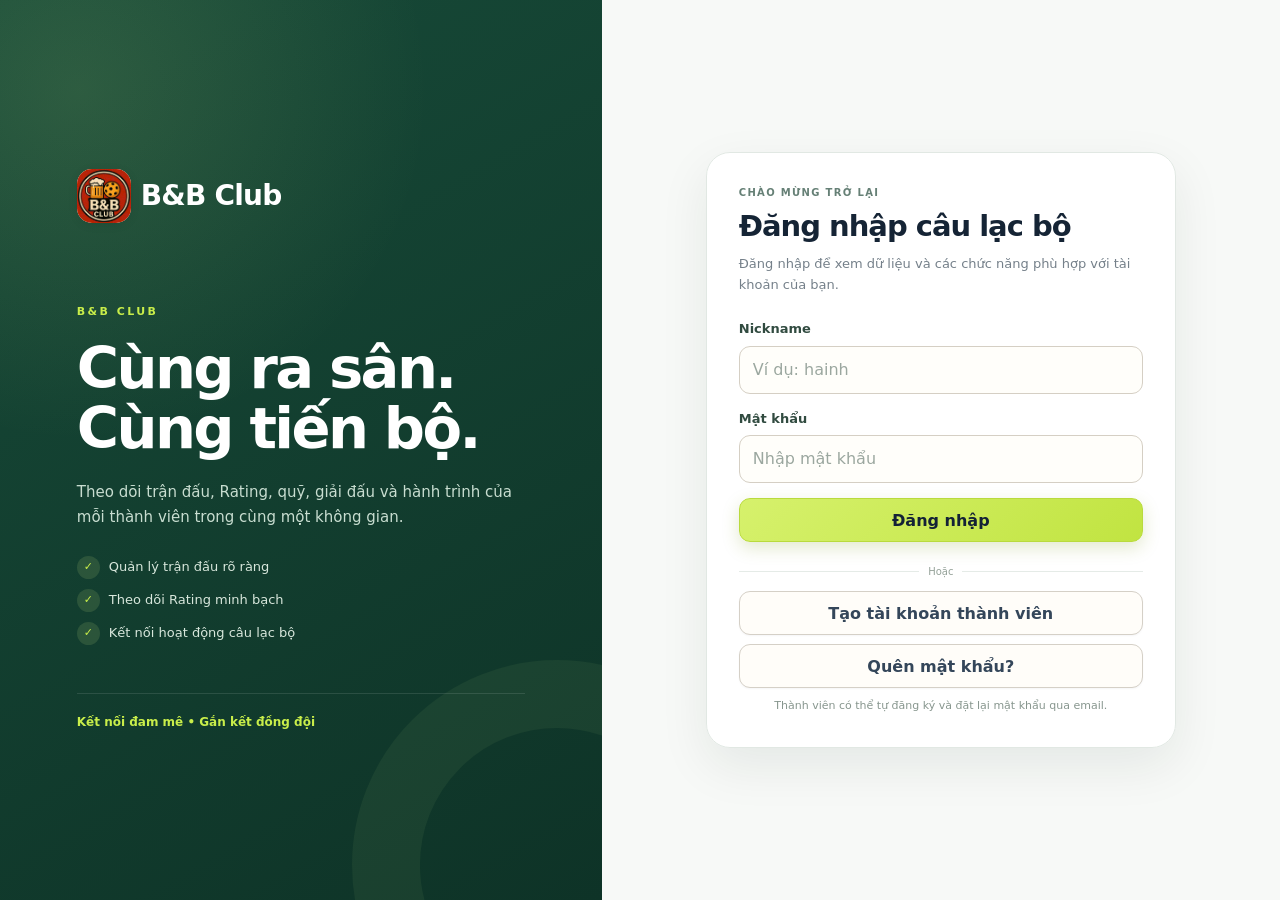
==== commit c6286b3d: "fix(admin): compact overview cards and validate rating version range" ====
--- a/index.html
+++ b/index.html
@@ -17,13 +17,13 @@
 
   <title>PICK • Câu lạc bộ Pickleball</title>
 
-  <script src="./_releases/safari-ui-filter-spacing-r3-20261029-v1/tailwind-3.4.17.js"></script>
-  <script src="./_releases/safari-ui-filter-spacing-r3-20261029-v1/supabase.js"></script>
-  <script src="./_releases/safari-ui-filter-spacing-r3-20261029-v1/config.js?v=safari-ui-filter-spacing-r3-20261029-v1"></script>
+  <script src="./_releases/safari-ui-rank-compact-r4-20261029-v1/tailwind-3.4.17.js"></script>
+  <script src="./_releases/safari-ui-rank-compact-r4-20261029-v1/supabase.js"></script>
+  <script src="./_releases/infra-gcp-exit-p1r10-20261031-v1/config.js?v=infra-gcp-exit-p1r10-20261031-v1"></script>
 
   <link
     rel="stylesheet"
-    href="./_releases/safari-ui-filter-spacing-r3-20261029-v1/app.css?v=safari-ui-filter-spacing-r3-20261029-v1"
+    href="./_releases/admin-overview-rating-20261031-v1/app.css?v=admin-overview-rating-20261031-v1"
   >
 </head>
 
@@ -669,15 +669,15 @@
     </main>
   </div>
 
-  <script src="./_releases/safari-ui-filter-spacing-r3-20261029-v1/preplay.js?v=safari-ui-filter-spacing-r3-20261029-v1"></script>
-  <script src="./_releases/safari-ui-filter-spacing-r3-20261029-v1/matches.js?v=safari-ui-filter-spacing-r3-20261029-v1"></script>
-  <script src="./_releases/safari-ui-filter-spacing-r3-20261029-v1/players.js?v=safari-ui-filter-spacing-r3-20261029-v1"></script>
-  <script src="./_releases/safari-ui-filter-spacing-r3-20261029-v1/fund.js?v=safari-ui-filter-spacing-r3-20261029-v1"></script>
-  <script src="./_releases/safari-ui-filter-spacing-r3-20261029-v1/account.js?v=safari-ui-filter-spacing-r3-20261029-v1"></script>
-  <script src="./_releases/safari-ui-filter-spacing-r3-20261029-v1/member-analytics.js?v=safari-ui-filter-spacing-r3-20261029-v1"></script>
-  <script src="./_releases/safari-ui-filter-spacing-r3-20261029-v1/member-activity.js?v=safari-ui-filter-spacing-r3-20261029-v1"></script>
-  <script src="./_releases/safari-ui-filter-spacing-r3-20261029-v1/member-birthday.js?v=safari-ui-filter-spacing-r3-20261029-v1"></script>
-  <script src="./_releases/safari-ui-filter-spacing-r3-20261029-v1/member-leaderboards.js?v=safari-ui-filter-spacing-r3-20261029-v1"></script>
-  <script src="./_releases/safari-ui-filter-spacing-r3-20261029-v1/app.js?v=safari-ui-filter-spacing-r3-20261029-v1"></script>
+  <script src="./_releases/safari-ui-rank-compact-r4-20261029-v1/preplay.js?v=safari-ui-rank-compact-r4-20261029-v1"></script>
+  <script src="./_releases/safari-ui-rank-compact-r4-20261029-v1/matches.js?v=safari-ui-rank-compact-r4-20261029-v1"></script>
+  <script src="./_releases/safari-ui-rank-compact-r4-20261029-v1/players.js?v=safari-ui-rank-compact-r4-20261029-v1"></script>
+  <script src="./_releases/safari-ui-rank-compact-r4-20261029-v1/fund.js?v=safari-ui-rank-compact-r4-20261029-v1"></script>
+  <script src="./_releases/admin-overview-rating-20261031-v1/account.js?v=admin-overview-rating-20261031-v1"></script>
+  <script src="./_releases/safari-ui-rank-compact-r4-20261029-v1/member-analytics.js?v=safari-ui-rank-compact-r4-20261029-v1"></script>
+  <script src="./_releases/safari-ui-rank-compact-r4-20261029-v1/member-activity.js?v=safari-ui-rank-compact-r4-20261029-v1"></script>
+  <script src="./_releases/safari-ui-rank-compact-r4-20261029-v1/member-birthday.js?v=safari-ui-rank-compact-r4-20261029-v1"></script>
+  <script src="./_releases/safari-ui-rank-compact-r4-20261029-v1/member-leaderboards.js?v=safari-ui-rank-compact-r4-20261029-v1"></script>
+  <script src="./_releases/admin-overview-rating-20261031-v1/app.js?v=admin-overview-rating-20261031-v1"></script>
 </body>
 </html>
--- a/_releases/admin-overview-rating-20261031-v1/app.css
+++ b/_releases/admin-overview-rating-20261031-v1/app.css
@@ -0,0 +1,7192 @@
+:root{
+  font-family:
+    Inter,
+    ui-sans-serif,
+    system-ui,
+    -apple-system,
+    BlinkMacSystemFont,
+    "Segoe UI",
+    sans-serif;
+
+  color:#17332a;
+  background:#f3f6f4;
+  font-synthesis:none;
+
+  --brand:#175c45;
+  --brand-2:#226f55;
+  --brand-dark:#103e30;
+  --brand-deep:#0b3025;
+  --lime:#d7f28a;
+
+  --bg:#f3f6f4;
+  --surface:#ffffff;
+  --surface-2:#f8faf9;
+  --surface-3:#eef3f0;
+
+  --text:#17332a;
+  --text-2:#385047;
+  --muted:#718078;
+  --soft:#93a098;
+
+  --border:#dce5df;
+  --border-strong:#c9d6ce;
+
+  --green:#22834e;
+  --green-bg:#ebf8ef;
+
+  --blue:#386fca;
+  --blue-bg:#eef4fd;
+
+  --purple:#7a48b8;
+  --purple-bg:#f5f0fc;
+
+  --amber:#ac701b;
+  --amber-bg:#fff6e5;
+
+  --red:#b34a3e;
+  --red-bg:#fff0ee;
+
+  --shadow-1:
+    0 1px 2px rgba(13,42,31,.035),
+    0 4px 14px rgba(13,42,31,.035);
+
+  --shadow-2:
+    0 8px 24px rgba(13,42,31,.065),
+    0 2px 6px rgba(13,42,31,.035);
+
+  --shadow-3:
+    0 18px 50px rgba(13,42,31,.12);
+
+  --r-sm:10px;
+  --r:14px;
+  --r-lg:19px;
+  --r-xl:25px;
+
+  --sidebar:248px;
+  --ease:160ms ease;
+}
+
+*{
+  box-sizing:border-box;
+}
+
+html{
+  min-height:100%;
+  background:var(--bg);
+}
+
+body{
+  margin:0;
+  min-width:0;
+  min-height:100vh;
+
+  color:var(--text);
+
+  background:
+    radial-gradient(
+      circle at 100% 0,
+      rgba(215,242,138,.11),
+      transparent 30rem
+    ),
+    var(--bg);
+
+  -webkit-font-smoothing:antialiased;
+  text-rendering:optimizeLegibility;
+}
+
+button,
+input,
+select,
+textarea{
+  font:inherit;
+}
+
+button{
+  cursor:pointer;
+}
+
+button:disabled{
+  cursor:not-allowed;
+  opacity:.52;
+}
+
+[hidden]{
+  display:none!important;
+}
+
+::selection{
+  background:#dcefa6;
+  color:#12372a;
+}
+
+
+/* =========================================================
+   ACCESSIBILITY
+   ========================================================= */
+
+button:focus-visible,
+a:focus-visible,
+input:focus-visible,
+select:focus-visible,
+textarea:focus-visible,
+summary:focus-visible,
+[tabindex]:focus-visible{
+  outline:3px solid rgba(13,148,136,.40);
+  outline-offset:2px;
+}
+
+.sr-only{
+  position:absolute;
+  width:1px;
+  height:1px;
+  padding:0;
+  margin:-1px;
+  overflow:hidden;
+  clip:rect(0,0,0,0);
+  white-space:nowrap;
+  border:0;
+}
+
+
+/* =========================================================
+   TYPOGRAPHY
+   ========================================================= */
+
+h1,
+h2,
+h3,
+h4,
+h5,
+p{
+  margin-top:0;
+}
+
+h1,
+h2,
+h3,
+h4,
+h5{
+  color:#132d24;
+}
+
+h2{
+  margin-bottom:17px;
+  font-size:21px;
+  line-height:1.3;
+  font-weight:780;
+  letter-spacing:-.025em;
+}
+
+h3{
+  font-weight:740;
+}
+
+h4{
+  font-weight:720;
+}
+
+.muted{
+  color:var(--muted);
+  font-size:14px;
+}
+
+.opacity-60{
+  opacity:.60;
+}
+
+.opacity-70{
+  opacity:.70;
+}
+
+
+/* =========================================================
+   BUTTON SYSTEM
+   ========================================================= */
+
+.btn{
+  display:inline-flex;
+  align-items:center;
+  justify-content:center;
+  gap:8px;
+
+  min-height:44px;
+  padding:10px 15px;
+
+  border:1px solid var(--border-strong);
+  border-radius:11px;
+
+  background:#fff;
+  color:#29493c;
+
+  font-weight:680;
+  line-height:1.2;
+
+  box-shadow:
+    0 1px 1px rgba(13,42,31,.025);
+
+  transition:
+    background var(--ease),
+    border-color var(--ease),
+    color var(--ease),
+    box-shadow var(--ease),
+    transform var(--ease);
+}
+
+.btn:hover:not(:disabled){
+  border-color:#afc1b6;
+  background:#f5f9f6;
+  box-shadow:var(--shadow-1);
+  transform:translateY(-1px);
+}
+
+.btn:active:not(:disabled){
+  transform:translateY(0);
+}
+
+.btn.primary,
+.primary{
+  border-color:var(--brand);
+  background:
+    linear-gradient(
+      135deg,
+      var(--brand-2),
+      var(--brand)
+    );
+  color:#fff;
+
+  box-shadow:
+    0 5px 15px rgba(23,92,69,.16);
+}
+
+.btn.primary:hover:not(:disabled),
+.primary:hover:not(:disabled){
+  border-color:var(--brand-dark);
+  background:
+    linear-gradient(
+      135deg,
+      var(--brand),
+      var(--brand-dark)
+    );
+  color:#fff;
+}
+
+.btn.danger,
+.danger{
+  border-color:#edc8c3;
+  background:#fff;
+  color:#a63f34;
+}
+
+.btn.danger:hover:not(:disabled),
+.danger:hover:not(:disabled){
+  background:var(--red-bg);
+  border-color:#e7b8b2;
+}
+
+.btn-compact{
+  min-height:44px;
+  padding:8px 11px;
+  font-size:12px;
+}
+
+
+/* =========================================================
+   FORM SYSTEM
+   ========================================================= */
+
+.field,
+input.border,
+select.border,
+textarea.border{
+  width:100%;
+  min-height:46px;
+
+  padding:11px 13px;
+
+  border:1px solid var(--border-strong);
+  border-radius:11px;
+
+  background:#fff;
+  color:var(--text);
+
+  transition:
+    border-color var(--ease),
+    box-shadow var(--ease),
+    background var(--ease);
+}
+
+.field:hover,
+input.border:hover,
+select.border:hover,
+textarea.border:hover{
+  border-color:#afc1b6;
+}
+
+.field:focus,
+input.border:focus,
+select.border:focus,
+textarea.border:focus{
+  outline:none;
+  border-color:#548f77;
+  box-shadow:
+    0 0 0 4px rgba(23,92,69,.09);
+}
+
+.field::placeholder,
+input::placeholder,
+textarea::placeholder{
+  color:#9ba79f;
+}
+
+.field:disabled,
+.field[readonly]{
+  background:#f2f5f3;
+  color:#65756d;
+}
+
+textarea.field{
+  min-height:105px;
+  resize:vertical;
+  line-height:1.55;
+}
+
+.form-grid{
+  display:grid;
+  grid-template-columns:
+    repeat(2,minmax(0,1fr));
+  gap:15px;
+}
+
+.form-group{
+  min-width:0;
+}
+
+.form-group label{
+  display:block;
+  margin-bottom:7px;
+
+  color:#314b40;
+
+  font-size:13px;
+  font-weight:700;
+}
+
+.field-help{
+  margin:8px 2px 0;
+  color:var(--muted);
+  font-size:12px;
+  line-height:1.55;
+}
+
+.form-actions{
+  display:flex;
+  flex-wrap:wrap;
+  gap:9px;
+  margin-top:19px;
+}
+
+
+/* =========================================================
+   FEEDBACK / NOTICES
+   ========================================================= */
+
+.notice{
+  margin-bottom:15px;
+  padding:13px 15px;
+
+  border:1px solid #d7e5dc;
+  border-left:4px solid #78a98e;
+  border-radius:11px;
+
+  background:#f0f6f2;
+  color:#315543;
+
+  font-size:13px;
+  line-height:1.55;
+}
+
+.notice.error,
+.error{
+  border-color:#efcac5;
+  border-left-color:var(--red);
+  background:var(--red-bg);
+  color:#963a30;
+}
+
+.notice.success,
+.success{
+  border-color:#cce7d4;
+  border-left-color:var(--green);
+  background:var(--green-bg);
+  color:#286441;
+}
+
+
+/* =========================================================
+   GLOBAL CARD / PANEL SYSTEM
+   ========================================================= */
+
+.panel{
+  position:relative;
+
+  margin-bottom:18px;
+  padding:22px;
+
+  border:1px solid var(--border);
+  border-radius:var(--r-lg);
+
+  background:
+    linear-gradient(
+      180deg,
+      rgba(255,255,255,.98),
+      rgba(253,254,253,.98)
+    );
+
+  box-shadow:var(--shadow-1);
+}
+
+.panel > h2:first-child{
+  margin-bottom:18px;
+  padding-bottom:13px;
+
+  border-bottom:1px solid #edf1ee;
+}
+
+#content > .panel,
+#content > section.panel{
+  animation:uiEnter 180ms ease both;
+}
+
+@keyframes uiEnter{
+  from{
+    opacity:0;
+    transform:translateY(3px);
+  }
+
+  to{
+    opacity:1;
+    transform:none;
+  }
+}
+
+
+/* =========================================================
+   SUMMARY / KPI
+   ========================================================= */
+
+.stat{
+  position:relative;
+  overflow:hidden;
+
+  min-width:0;
+  padding:18px;
+
+  border:1px solid var(--border);
+  border-radius:16px;
+
+  background:
+    linear-gradient(
+      145deg,
+      #fff,
+      #fafcfb
+    );
+
+  box-shadow:var(--shadow-1);
+
+  transition:
+    transform var(--ease),
+    box-shadow var(--ease),
+    border-color var(--ease);
+}
+
+.stat::after{
+  content:"";
+
+  position:absolute;
+  right:-26px;
+  top:-27px;
+
+  width:70px;
+  height:70px;
+
+  border-radius:50%;
+  background:rgba(215,242,138,.10);
+}
+
+.stat:hover{
+  transform:translateY(-2px);
+  border-color:#cddad1;
+  box-shadow:var(--shadow-2);
+}
+
+.stat .muted:first-child{
+  color:#78877f;
+  font-size:11px;
+  font-weight:760;
+  letter-spacing:.025em;
+}
+
+.stat strong{
+  display:block;
+
+  margin-top:7px;
+
+  color:#173f2e;
+
+  font-size:clamp(24px,3vw,31px);
+  line-height:1.1;
+  font-weight:800;
+  letter-spacing:-1px;
+}
+
+
+/* =========================================================
+   HERO
+   ========================================================= */
+
+.hero{
+  position:relative;
+  overflow:hidden;
+
+  margin-bottom:21px;
+  padding:
+    clamp(23px,3vw,31px);
+
+  border-radius:22px;
+
+  background:
+    radial-gradient(
+      circle at 93% 5%,
+      rgba(215,242,138,.18),
+      transparent 18rem
+    ),
+    linear-gradient(
+      135deg,
+      #174a38,
+      #10382b
+    );
+
+  color:#fff;
+
+  box-shadow:
+    0 14px 34px rgba(13,53,40,.13);
+}
+
+.hero::after{
+  content:"";
+
+  position:absolute;
+  top:-96px;
+  right:-74px;
+
+  width:235px;
+  height:235px;
+
+  border:34px solid rgba(215,242,138,.07);
+  border-radius:50%;
+
+  pointer-events:none;
+}
+
+.hero h1,
+.hero h2,
+.hero h3{
+  color:#fff;
+}
+
+.hero .btn{
+  position:relative;
+  z-index:1;
+
+  border-color:rgba(255,255,255,.25);
+  background:#fff;
+  color:#174a38;
+}
+
+.hero .btn:hover{
+  background:#f2f7f3;
+}
+
+
+/* =========================================================
+   BADGES
+   ========================================================= */
+
+.badge{
+  display:inline-flex;
+  align-items:center;
+  justify-content:center;
+
+  min-height:25px;
+  padding:4px 9px;
+
+  border-radius:999px;
+
+  background:#edf2ef;
+  color:#586a60;
+
+  font-size:11px;
+  font-weight:740;
+  line-height:1;
+  white-space:nowrap;
+}
+
+.badge.good{
+  background:#e5f4e9;
+  color:#267046;
+}
+
+.badge.pending{
+  background:#fff3dc;
+  color:#97631c;
+}
+
+.badge.bad{
+  background:#fae9e7;
+  color:#a2463a;
+}
+
+
+/* =========================================================
+   TABLES
+   ========================================================= */
+
+.table-wrap{
+  position:relative;
+
+  width:100%;
+  overflow:auto;
+
+  border:1px solid var(--border);
+  border-radius:13px;
+
+  background:#fff;
+
+  scrollbar-width:thin;
+  scrollbar-color:#bdcac2 transparent;
+}
+
+table{
+  width:100%;
+  min-width:650px;
+
+  border-collapse:separate;
+  border-spacing:0;
+
+  font-size:13px;
+}
+
+th{
+  position:sticky;
+  top:0;
+  z-index:2;
+
+  padding:11px 14px;
+
+  border-bottom:1px solid var(--border);
+
+  background:#f3f7f4;
+  color:#697a71;
+
+  text-align:left;
+  font-size:10px;
+  font-weight:800;
+  letter-spacing:.035em;
+  text-transform:uppercase;
+  white-space:nowrap;
+}
+
+td{
+  max-width:420px;
+
+  padding:13px 14px;
+
+  border-top:1px solid #edf1ee;
+
+  color:#2c4238;
+
+  vertical-align:middle;
+
+  white-space:normal;
+  overflow-wrap:anywhere;
+}
+
+tbody tr:first-child td{
+  border-top:0;
+}
+
+tbody tr{
+  transition:background var(--ease);
+}
+
+tbody tr:hover{
+  background:#fafcfb;
+}
+
+td:first-child{
+  font-weight:660;
+}
+
+.tools{
+  display:flex;
+  flex-wrap:wrap;
+  align-items:center;
+  gap:9px;
+
+  margin-bottom:15px;
+}
+
+.tools .field{
+  width:auto;
+  min-width:190px;
+  max-width:100%;
+}
+
+.pager{
+  display:flex;
+  align-items:center;
+  justify-content:space-between;
+
+  gap:10px;
+  flex-wrap:wrap;
+
+  margin-top:14px;
+}
+
+
+/* =========================================================
+   BRAND
+   ========================================================= */
+
+.brand{
+  display:flex;
+  align-items:center;
+  gap:10px;
+
+  min-width:0;
+
+  color:var(--brand);
+  line-height:1;
+}
+
+.club-brand-logo{
+  display:block;
+
+  width:42px;
+  height:42px;
+
+  flex:0 0 42px;
+
+  border-radius:12px;
+
+  object-fit:cover;
+
+  background:#fff;
+
+  box-shadow:
+    0 2px 8px rgba(10,40,29,.12);
+}
+
+.club-brand-name{
+  min-width:0;
+
+  overflow:hidden;
+  text-overflow:ellipsis;
+  white-space:nowrap;
+
+  color:var(--brand);
+
+  font-size:22px;
+  font-weight:860;
+  letter-spacing:-.8px;
+}
+
+.brand-light .club-brand-name{
+  color:#fff;
+}
+
+.login-story .club-brand-logo{
+  width:54px;
+  height:54px;
+  flex-basis:54px;
+  border-radius:15px;
+}
+
+.login-story .club-brand-name{
+  font-size:28px;
+}
+
+.sidebar .club-brand-logo{
+  width:38px;
+  height:38px;
+  flex-basis:38px;
+  border-radius:11px;
+}
+
+.sidebar .club-brand-name{
+  font-size:18px;
+}
+
+.login-mobile-brand .club-brand-logo{
+  width:44px;
+  height:44px;
+  flex-basis:44px;
+}
+
+.login-mobile-brand .club-brand-name{
+  font-size:22px;
+}
+
+
+/* =========================================================
+   BOOT
+   ========================================================= */
+
+.boot-screen{
+  display:grid;
+  min-height:100vh;
+  place-items:center;
+
+  padding:24px;
+
+  background:
+    radial-gradient(
+      circle at 50% 30%,
+      rgba(215,242,138,.18),
+      transparent 24rem
+    ),
+    #f5f7f5;
+}
+
+.boot-card{
+  width:min(390px,100%);
+  padding:32px;
+
+  border:1px solid var(--border);
+  border-radius:22px;
+
+  background:#fff;
+
+  text-align:center;
+
+  box-shadow:var(--shadow-2);
+}
+
+.boot-brand{
+  color:var(--brand);
+  font-size:33px;
+  font-weight:900;
+}
+
+.boot-brand span{
+  color:#9fbe42;
+}
+
+.boot-text{
+  margin:11px 0 0;
+  color:var(--muted);
+}
+
+.noscript-box{
+  width:min(520px,calc(100% - 32px));
+  margin:30px auto;
+  padding:17px;
+
+  border:1px solid #efcbc6;
+  border-radius:13px;
+
+  background:var(--red-bg);
+  color:#92372d;
+}
+
+
+/* =========================================================
+   LOGIN
+   ========================================================= */
+
+.login-layout{
+  display:grid;
+
+  grid-template-columns:
+    minmax(360px,.94fr)
+    minmax(460px,1.06fr);
+
+  min-height:100vh;
+
+  background:#f7f9f7;
+}
+
+.login-story{
+  position:relative;
+  overflow:hidden;
+
+  display:flex;
+  align-items:center;
+
+  min-height:100vh;
+
+  padding:
+    clamp(38px,6vw,86px);
+
+  background:
+    radial-gradient(
+      circle at 13% 10%,
+      rgba(215,242,138,.12),
+      transparent 22rem
+    ),
+    linear-gradient(
+      150deg,
+      #174a38,
+      #0e3327
+    );
+
+  color:#fff;
+}
+
+.login-story::after{
+  content:"";
+
+  position:absolute;
+  right:-160px;
+  bottom:-170px;
+
+  width:410px;
+  height:410px;
+
+  border:68px solid rgba(215,242,138,.055);
+  border-radius:50%;
+}
+
+.login-story-inner{
+  position:relative;
+  z-index:1;
+
+  width:min(520px,100%);
+  margin:auto;
+}
+
+.login-story-kicker{
+  margin:
+    clamp(58px,9vh,105px)
+    0 18px;
+
+  color:var(--lime);
+
+  font-size:11px;
+  font-weight:800;
+  letter-spacing:.22em;
+}
+
+.login-story-title{
+  margin-bottom:20px;
+
+  color:#fff;
+
+  font-size:
+    clamp(38px,4.5vw,62px);
+
+  font-weight:830;
+  line-height:1.05;
+  letter-spacing:-.045em;
+}
+
+.login-story-description{
+  max-width:450px;
+  margin-bottom:25px;
+
+  color:#c8ddd0;
+
+  font-size:15px;
+  line-height:1.7;
+}
+
+.login-story-points{
+  display:grid;
+  gap:10px;
+  margin-top:25px;
+}
+
+.login-story-point{
+  display:flex;
+  align-items:center;
+  gap:9px;
+
+  color:#d8e7dc;
+
+  font-size:13px;
+}
+
+.login-story-point-icon{
+  display:grid;
+  place-items:center;
+
+  width:23px;
+  height:23px;
+
+  flex:0 0 23px;
+
+  border-radius:50%;
+
+  background:rgba(215,242,138,.13);
+  color:var(--lime);
+
+  font-size:11px;
+  font-weight:800;
+}
+
+.login-story-footer{
+  margin-top:48px;
+  padding-top:19px;
+
+  border-top:1px solid rgba(255,255,255,.11);
+
+  color:var(--lime);
+
+  font-size:12px;
+  font-weight:650;
+}
+
+.login-form{
+  display:flex;
+  align-items:center;
+  justify-content:center;
+
+  min-width:0;
+
+  padding:
+    38px
+    clamp(24px,5vw,70px);
+}
+
+.login-card{
+  width:100%;
+  max-width:470px;
+
+  padding:32px;
+
+  border:1px solid #e1e8e3;
+  border-radius:24px;
+
+  background:rgba(255,255,255,.94);
+
+  box-shadow:
+    0 18px 50px rgba(13,42,31,.08);
+
+  backdrop-filter:blur(10px);
+}
+
+.login-mobile-brand{
+  display:none;
+}
+
+.auth-heading{
+  margin-bottom:24px;
+}
+
+.auth-eyebrow{
+  margin-bottom:8px;
+
+  color:#668076;
+
+  font-size:10px;
+  font-weight:780;
+  letter-spacing:.13em;
+}
+
+.auth-title{
+  margin-bottom:8px;
+
+  font-size:29px;
+  font-weight:800;
+  letter-spacing:-.035em;
+}
+
+.auth-description{
+  margin-bottom:0;
+
+  color:var(--muted);
+
+  font-size:13px;
+  line-height:1.6;
+}
+
+.auth-form{
+  display:grid;
+  gap:15px;
+}
+
+.auth-primary-action{
+  width:100%;
+}
+
+.auth-secondary-actions{
+  display:grid;
+  gap:9px;
+
+  margin-top:20px;
+}
+
+.auth-divider{
+  display:flex;
+  align-items:center;
+  gap:9px;
+
+  margin:2px 0 3px;
+
+  color:#94a198;
+
+  font-size:10px;
+}
+
+.auth-divider::before,
+.auth-divider::after{
+  content:"";
+  flex:1;
+  height:1px;
+  background:#e5ebe7;
+}
+
+.auth-secondary-button{
+  width:100%;
+}
+
+.auth-link-button{
+  width:100%;
+
+  border-color:transparent;
+  background:transparent;
+
+  box-shadow:none;
+
+  color:#456a5a;
+}
+
+.auth-link-button:hover{
+  border-color:transparent!important;
+  background:#f4f8f5!important;
+  box-shadow:none!important;
+}
+
+.auth-help{
+  margin:1px 0 0;
+
+  color:#87968e;
+
+  text-align:center;
+
+  font-size:11px;
+  line-height:1.5;
+}
+
+.auth-panel{
+  margin-top:22px;
+  padding-top:22px;
+
+  border-top:1px solid #e8ede9;
+}
+
+.auth-panel-heading{
+  margin-bottom:18px;
+}
+
+.auth-panel-heading h3{
+  margin-bottom:7px;
+
+  font-size:21px;
+}
+
+.auth-panel-actions{
+  display:grid;
+  gap:9px;
+}
+
+.auth-form-grid{
+  gap:11px;
+}
+
+
+/* =========================================================
+   APP LAYOUT
+   ========================================================= */
+
+.shell{
+  display:grid;
+
+  grid-template-columns:
+    var(--sidebar)
+    minmax(0,1fr);
+
+  min-height:100vh;
+}
+
+.sidebar{
+  position:sticky;
+  top:0;
+
+  display:flex;
+  flex-direction:column;
+
+  height:100vh;
+
+  padding:25px 15px 17px;
+
+  overflow:hidden;
+
+  background:
+    radial-gradient(
+      circle at 0 0,
+      rgba(215,242,138,.07),
+      transparent 13rem
+    ),
+    linear-gradient(
+      180deg,
+      #174536,
+      #11372b
+    );
+
+  color:#fff;
+}
+
+.sidebar-header{
+  padding:0 10px;
+}
+
+.sidebar-kicker{
+  margin:6px 0 22px;
+
+  color:#9bb9a7;
+
+  font-size:9px;
+  font-weight:730;
+  letter-spacing:.15em;
+}
+
+.sidebar-nav{
+  min-height:0;
+  overflow:auto;
+  scrollbar-width:none;
+}
+
+.sidebar-nav::-webkit-scrollbar{
+  display:none;
+}
+
+.nav-item{
+  display:flex;
+  align-items:center;
+  gap:10px;
+
+  width:100%;
+  min-height:45px;
+
+  margin:3px 0;
+  padding:10px 12px;
+
+  border:1px solid transparent;
+  border-radius:10px;
+
+  background:transparent;
+  color:#bfd2c6;
+
+  text-align:left;
+
+  font-size:12px;
+  font-weight:620;
+  white-space:nowrap;
+
+  transition:
+    background var(--ease),
+    color var(--ease),
+    border-color var(--ease),
+    transform var(--ease);
+}
+
+.nav-item:hover{
+  background:rgba(255,255,255,.075);
+  color:#fff;
+  transform:translateX(2px);
+}
+
+.nav-item[aria-current=page]{
+  border-color:rgba(215,242,138,.16);
+
+  background:
+    linear-gradient(
+      135deg,
+      #d9f38e,
+      #c6e46d
+    );
+
+  color:#15382b;
+
+  font-weight:780;
+
+  box-shadow:
+    0 7px 17px rgba(9,39,28,.12);
+}
+
+.nav-icon{
+  display:grid;
+  place-items:center;
+
+  width:23px;
+
+  flex:0 0 23px;
+
+  font-size:16px;
+}
+
+.sidebar-footer{
+  display:flex;
+  align-items:center;
+  gap:9px;
+
+  margin-top:auto;
+  padding:16px 10px 2px;
+
+  border-top:1px solid rgba(255,255,255,.08);
+
+  color:#aec4b7;
+
+  font-size:10px;
+}
+
+.sidebar-footer strong{
+  display:block;
+  color:#e6efe9;
+}
+
+.sidebar-footer span{
+  display:block;
+  margin-top:2px;
+  font-size:9px;
+}
+
+.sidebar-footer-dot{
+  width:7px;
+  height:7px;
+
+  flex:0 0 7px;
+
+  border-radius:50%;
+
+  background:var(--lime);
+
+  box-shadow:
+    0 0 0 4px rgba(215,242,138,.08);
+}
+
+.main{
+  width:100%;
+  max-width:1560px;
+
+  min-width:0;
+
+  margin:auto;
+
+  padding:
+    24px
+    clamp(22px,3vw,40px)
+    36px;
+}
+
+.topbar{
+  display:flex;
+  align-items:center;
+  justify-content:space-between;
+
+  gap:20px;
+
+  margin-bottom:7px;
+}
+
+.topbar-eyebrow{
+  margin-bottom:3px;
+
+  color:#7b8b82;
+
+  font-size:10px;
+  font-weight:700;
+  letter-spacing:.04em;
+}
+
+.page-title{
+  margin:0;
+
+  color:#17352a;
+
+  font-size:
+    clamp(23px,3vw,29px);
+
+  line-height:1.15;
+  font-weight:810;
+  letter-spacing:-.03em;
+}
+
+.topbar-actions{
+  display:flex;
+  align-items:center;
+  justify-content:flex-end;
+
+  gap:14px;
+
+  min-width:0;
+}
+
+.topbar-user{
+  display:flex;
+  align-items:center;
+  gap:9px;
+
+  min-width:0;
+}
+
+.topbar-avatar{
+  display:grid;
+  place-items:center;
+
+  width:37px;
+  height:37px;
+
+  flex:0 0 37px;
+
+  border-radius:11px;
+
+  background:
+    linear-gradient(
+      135deg,
+      #dff2a5,
+      #c7e66d
+    );
+
+  color:#19412f;
+
+  font-size:13px;
+  font-weight:850;
+}
+
+.topbar-user-name{
+  max-width:185px;
+
+  overflow:hidden;
+  text-overflow:ellipsis;
+  white-space:nowrap;
+
+  color:#243e34;
+
+  font-size:12px;
+  font-weight:730;
+}
+
+.topbar-user-role{
+  margin-top:2px;
+
+  color:#819087;
+
+  font-size:10px;
+}
+
+.topbar-buttons{
+  display:flex;
+  gap:7px;
+}
+
+.sync-row{
+  display:flex;
+  align-items:center;
+  gap:6px;
+
+  min-height:25px;
+
+  margin-bottom:14px;
+}
+
+.sync-dot{
+  width:6px;
+  height:6px;
+
+  flex:0 0 6px;
+
+  border-radius:50%;
+  background:#67a283;
+}
+
+.sync-status{
+  margin:0;
+  font-size:10px;
+}
+
+.content{
+  min-width:0;
+}
+
+.app-footer{
+  display:flex;
+  justify-content:space-between;
+  gap:18px;
+
+  margin-top:32px;
+  padding-top:17px;
+
+  border-top:1px solid #e1e8e3;
+
+  color:#87968e;
+
+  font-size:10px;
+}
+
+.app-footer span:first-child{
+  color:#557368;
+  font-weight:800;
+}
+
+
+/* =========================================================
+   SHARED ACTION / ACCORDION SYSTEM
+   ========================================================= */
+
+.app-action,
+.fund-action{
+  overflow:hidden;
+
+  border:1px solid var(--border);
+  border-radius:14px;
+
+  background:#fff;
+
+  box-shadow:var(--shadow-1);
+
+  transition:
+    border-color var(--ease),
+    box-shadow var(--ease),
+    transform var(--ease);
+}
+
+.app-action + .app-action,
+.fund-action + .fund-action{
+  margin-top:9px;
+}
+
+.app-action:hover,
+.fund-action:hover{
+  border-color:#ccd9d0;
+}
+
+.app-action-toggle,
+.fund-action-summary{
+  display:flex;
+  align-items:center;
+  gap:9px;
+
+  width:100%;
+  min-height:49px;
+
+  padding:11px 13px;
+
+  border:0;
+
+  background:transparent;
+  color:#334b40;
+
+  text-align:left;
+
+  font-size:12px;
+  font-weight:760;
+
+  list-style:none;
+  cursor:pointer;
+  user-select:none;
+}
+
+.app-action-toggle::before,
+.fund-action-summary::before{
+  display:grid;
+  place-items:center;
+
+  width:27px;
+  height:27px;
+
+  flex:0 0 27px;
+
+  border-radius:8px;
+
+  font-size:16px;
+  line-height:1;
+}
+
+.fund-action-summary::-webkit-details-marker{
+  display:none;
+}
+
+.fund-action-summary::after{
+  content:"›";
+
+  margin-left:auto;
+
+  color:#819087;
+
+  font-size:20px;
+
+  transition:transform var(--ease);
+}
+
+.fund-action[open] >
+.fund-action-summary::after{
+  transform:rotate(90deg);
+}
+
+.app-action-body{
+  padding:
+    0 13px 13px;
+}
+
+.app-action-success,
+.fund-action-income{
+  border-left:4px solid #459b66;
+}
+
+.app-action-success >
+.app-action-toggle,
+.fund-action-income >
+.fund-action-summary{
+  background:#f3faf5;
+  color:#276641;
+}
+
+.app-action-success >
+.app-action-toggle::before,
+.fund-action-income >
+.fund-action-summary::before{
+  content:"+";
+  background:#dff2e4;
+  color:#25814c;
+}
+
+.app-action-info{
+  border-left:4px solid #4e7fd1;
+}
+
+.app-action-info >
+.app-action-toggle{
+  background:#f3f7fd;
+  color:#315ca1;
+}
+
+.app-action-info >
+.app-action-toggle::before{
+  content:"✎";
+  background:#e2ebfa;
+  color:#3569bb;
+}
+
+.app-action-neutral{
+  border-left:4px solid #87978e;
+}
+
+.app-action-neutral >
+.app-action-toggle{
+  background:#f7f9f8;
+}
+
+.app-action-neutral >
+.app-action-toggle::before{
+  content:"›";
+  background:#e7eeea;
+  color:#60736a;
+}
+
+.fund-action-expense{
+  border-left:4px solid #d27a37;
+}
+
+.fund-action-expense >
+.fund-action-summary{
+  background:#fff8f1;
+  color:#934f20;
+}
+
+.fund-action-expense >
+.fund-action-summary::before{
+  content:"−";
+  background:#fbe8d8;
+  color:#b45c1f;
+}
+
+.app-action:has(
+  .app-action-body:not([hidden])
+),
+.fund-action[open]{
+  border-color:#c9d8cf;
+  box-shadow:var(--shadow-2);
+}
+
+
+/* =========================================================
+   PLAYER / RANKING
+   ========================================================= */
+
+.ranking-card{
+  padding:13px;
+
+  border:1px solid var(--border);
+  border-left:4px solid #9ca9a1;
+  border-radius:13px;
+
+  background:#fff;
+
+  box-shadow:var(--shadow-1);
+
+  transition:
+    border-color var(--ease),
+    box-shadow var(--ease),
+    background var(--ease);
+}
+
+.ranking-card:hover{
+  background:#fcfdfc;
+  border-color:#ccd8d0;
+}
+
+.ranking-card-open{
+  border-color:#c8b9ea;
+  border-left-color:var(--purple);
+
+  background:#fbf9ff;
+
+  box-shadow:
+    0 7px 20px rgba(122,72,184,.07);
+}
+
+.ranking-card-toggle{
+  min-height:35px;
+
+  padding:7px 10px;
+
+  border:1px solid #cbd6cf;
+  border-radius:9px;
+
+  background:#fff;
+  color:#42574d;
+
+  font-size:11px;
+  font-weight:690;
+}
+
+.ranking-card-open
+.ranking-card-toggle{
+  border-color:#c9bbeb;
+  background:#f0ebfb;
+  color:#683aa5;
+}
+
+.member-rating-history{
+  overflow:hidden;
+
+  border:1px solid #ded6ef;
+  border-left:4px solid var(--purple);
+  border-radius:13px;
+
+  background:#fbfaff;
+
+  box-shadow:var(--shadow-1);
+}
+
+.member-rating-history-toggle{
+  width:100%;
+
+  padding:11px 13px;
+
+  border:0;
+
+  background:#f5f1fc;
+  color:#6139a1;
+
+  text-align:left;
+  font-size:12px;
+  font-weight:740;
+}
+
+.member-rating-history-body{
+  margin:0 11px 11px;
+  padding:12px;
+
+  border:1px solid #e7e1f2;
+  border-radius:10px;
+
+  background:#fff;
+}
+
+
+/* =========================================================
+   CONTRIBUTION
+   ========================================================= */
+
+.contribution-fun-grid{
+  display:grid;
+  gap:13px;
+
+  margin-top:13px;
+}
+
+.contribution-card{
+  position:relative;
+  overflow:hidden;
+
+  padding:15px;
+
+  border:1px solid var(--border);
+  border-radius:15px;
+
+  background:#fff;
+
+  box-shadow:var(--shadow-1);
+
+  transition:
+    border-color var(--ease),
+    box-shadow var(--ease),
+    transform var(--ease);
+}
+
+.contribution-card:hover{
+  transform:translateY(-2px);
+  box-shadow:var(--shadow-2);
+}
+
+.contribution-card::before{
+  content:"";
+
+  position:absolute;
+  inset:0 auto 0 0;
+
+  width:4px;
+
+  background:#c8d2cb;
+}
+
+.contribution-card-gold{
+  background:
+    linear-gradient(
+      135deg,
+      #fffaf2,
+      #fff
+    );
+}
+
+.contribution-card-gold::before{
+  background:#e0a029;
+}
+
+.contribution-card-fire{
+  background:
+    linear-gradient(
+      135deg,
+      #f4fbf6,
+      #fff
+    );
+}
+
+.contribution-card-fire::before{
+  background:#3ba566;
+}
+
+.contribution-card-sleepy{
+  background:
+    linear-gradient(
+      135deg,
+      #faf7ff,
+      #fff
+    );
+}
+
+.contribution-card-sleepy::before{
+  background:#965ac6;
+}
+
+.contribution-card-open{
+  box-shadow:var(--shadow-2);
+}
+
+.contribution-card-head{
+  display:flex;
+  align-items:center;
+  justify-content:space-between;
+
+  gap:11px;
+}
+
+.contribution-card-title-wrap{
+  display:flex;
+  align-items:center;
+  gap:9px;
+}
+
+.contribution-card-icon{
+  display:grid;
+  place-items:center;
+
+  width:37px;
+  height:37px;
+
+  flex:0 0 37px;
+
+  border-radius:10px;
+
+  background:rgba(255,255,255,.88);
+
+  font-size:19px;
+
+  box-shadow:var(--shadow-1);
+}
+
+.contribution-card-title{
+  margin:0;
+
+  color:#183229;
+
+  font-size:15px;
+  font-weight:790;
+}
+
+.contribution-card-joke{
+  margin:9px 0 11px;
+
+  color:#718078;
+
+  font-size:12px;
+  line-height:1.5;
+}
+
+.contribution-podium{
+  display:grid;
+  gap:5px;
+}
+
+.contribution-top-line{
+  display:grid;
+
+  grid-template-columns:
+    31px
+    minmax(0,1fr)
+    auto;
+
+  align-items:center;
+  gap:8px;
+
+  padding:8px 9px;
+
+  border-radius:10px;
+
+  background:rgba(255,255,255,.75);
+}
+
+.contribution-medal{
+  text-align:center;
+}
+
+.contribution-top-name{
+  min-width:0;
+
+  overflow:hidden;
+  text-overflow:ellipsis;
+  white-space:nowrap;
+
+  color:#284237;
+
+  font-size:12px;
+  font-weight:690;
+}
+
+.contribution-top-value{
+  color:#183229;
+
+  text-align:right;
+
+  font-size:12px;
+  font-weight:780;
+}
+
+.contribution-top-detail{
+  grid-column:2 / 4;
+
+  color:#77867e;
+
+  font-size:10px;
+}
+
+.contribution-detail-toggle{
+  width:100%;
+
+  margin-top:11px;
+  padding:8px 10px;
+
+  border:1px solid var(--border);
+  border-radius:9px;
+
+  background:rgba(255,255,255,.84);
+  color:#43584f;
+
+  text-align:left;
+
+  font-size:11px;
+  font-weight:710;
+}
+
+.contribution-detail{
+  margin-top:9px;
+  padding:11px;
+
+  border:1px solid var(--border);
+  border-radius:10px;
+
+  background:#fff;
+}
+
+.contribution-footnote{
+  margin-top:9px;
+  font-size:10px;
+}
+
+.contribution-empty{
+  margin:0;
+  padding:9px;
+}
+
+
+/* =========================================================
+   TOURNAMENT
+   ========================================================= */
+
+.tournament-list{
+  display:grid;
+  gap:13px;
+}
+
+.tournament-list-heading{
+  display:flex;
+  align-items:flex-end;
+  justify-content:space-between;
+
+  gap:13px;
+  flex-wrap:wrap;
+}
+
+.tournament-list-heading h3,
+.tournament-list-heading p{
+  margin:0;
+}
+
+.tournament-card{
+  padding:15px;
+
+  border:1px solid var(--border);
+  border-radius:16px;
+
+  background:#fff;
+
+  box-shadow:var(--shadow-1);
+
+  transition:
+    border-color var(--ease),
+    box-shadow var(--ease),
+    transform var(--ease);
+}
+
+.tournament-card:hover{
+  border-color:#ccd9d0;
+  box-shadow:var(--shadow-2);
+}
+
+.tournament-card-open{
+  border-color:#bdc6e9;
+  box-shadow:var(--shadow-2);
+}
+
+.tournament-card-live{
+  border-left:4px solid #43a468;
+}
+
+.tournament-card-cancelled{
+  opacity:.72;
+}
+
+.tournament-card-header{
+  display:flex;
+  align-items:flex-start;
+  justify-content:space-between;
+
+  gap:13px;
+  flex-wrap:wrap;
+}
+
+.tournament-card-title{
+  display:flex;
+  align-items:center;
+  gap:8px;
+  flex-wrap:wrap;
+}
+
+.tournament-card-title h4{
+  margin:0;
+  font-size:15px;
+}
+
+.tournament-code{
+  padding:3px 7px;
+
+  border-radius:999px;
+
+  background:#edf2ef;
+  color:#68786f;
+
+  font-size:9px;
+  font-weight:770;
+}
+
+.tournament-status{
+  display:inline-flex;
+  align-items:center;
+
+  min-height:26px;
+
+  padding:4px 8px;
+
+  border-radius:999px;
+
+  font-size:10px;
+  font-weight:750;
+  white-space:nowrap;
+}
+
+.tournament-status-planned{
+  background:#edf2ef;
+  color:#5d6e64;
+}
+
+.tournament-status-registration{
+  background:#eaf2fc;
+  color:#3464a5;
+}
+
+.tournament-status-live{
+  background:#e7f5ec;
+  color:#247046;
+}
+
+.tournament-status-finished{
+  background:#f1ecf9;
+  color:#6843a1;
+}
+
+.tournament-status-settled{
+  background:#e6f4ee;
+  color:#2e7860;
+}
+
+.tournament-status-cancelled{
+  background:#fae9e7;
+  color:#a2473d;
+}
+
+.tournament-summary-grid,
+.tournament-detail-info{
+  display:grid;
+
+  grid-template-columns:
+    repeat(4,minmax(0,1fr));
+
+  gap:8px;
+
+  margin-top:13px;
+}
+
+.tournament-summary-item,
+.tournament-detail-item{
+  min-width:0;
+
+  padding:9px;
+
+  border:1px solid #ebefec;
+  border-radius:10px;
+
+  background:#f7faf8;
+}
+
+.tournament-summary-item{
+  display:grid;
+
+  grid-template-columns:
+    auto
+    minmax(0,1fr);
+
+  column-gap:7px;
+  align-items:center;
+}
+
+.tournament-summary-icon{
+  grid-row:span 2;
+  font-size:15px;
+}
+
+.tournament-summary-label{
+  color:#7a8a81;
+  font-size:9px;
+}
+
+.tournament-summary-value{
+  min-width:0;
+
+  color:#2d453a;
+
+  font-size:11px;
+  font-weight:670;
+
+  overflow-wrap:anywhere;
+}
+
+.tournament-detail-item{
+  display:flex;
+  flex-direction:column;
+  gap:3px;
+
+  overflow-wrap:anywhere;
+}
+
+.tournament-card-actions{
+  display:flex;
+  justify-content:flex-end;
+  gap:7px;
+  flex-wrap:wrap;
+
+  margin-top:11px;
+}
+
+.tournament-detail-toggle{
+  min-height:36px;
+
+  padding:7px 11px;
+
+  border:1px solid #d6dced;
+  border-radius:9px;
+
+  background:#f3f4fa;
+  color:#505a8d;
+
+  font-size:11px;
+  font-weight:720;
+}
+
+.tournament-detail-body{
+  margin-top:13px;
+  padding-top:13px;
+
+  border-top:1px solid #e8ede9;
+}
+
+.tournament-match-stats{
+  display:flex;
+  flex-wrap:wrap;
+  gap:6px;
+
+  margin-top:13px;
+}
+
+.tournament-match-stat{
+  padding:4px 7px;
+
+  border-radius:999px;
+
+  background:#eef2ef;
+  color:#586a60;
+
+  font-size:10px;
+}
+
+.tournament-matches{
+  margin-top:13px;
+}
+
+.tournament-matches h5{
+  margin:0 0 9px;
+}
+
+.tournament-match-row{
+  margin-top:9px;
+  padding:12px;
+
+  border:1px solid var(--border);
+  border-radius:12px;
+
+  background:#fff;
+}
+
+.tournament-match-row + .tournament-match-row{
+  margin-top:8px;
+}
+
+.tournament-match-top{
+  display:flex;
+  align-items:center;
+  justify-content:space-between;
+
+  gap:9px;
+  flex-wrap:wrap;
+}
+
+.tournament-match-top >
+:first-child{
+  font-weight:710;
+}
+
+.tournament-match-status{
+  display:inline-flex;
+  align-items:center;
+
+  min-height:24px;
+
+  padding:4px 8px;
+
+  border-radius:999px;
+
+  background:#eef2ef;
+  color:#596b61;
+
+  font-size:9px;
+  font-weight:740;
+}
+
+.tournament-match-teams{
+  display:grid;
+
+  grid-template-columns:
+    1fr
+    auto
+    1fr;
+
+  align-items:center;
+  gap:9px;
+
+  margin-top:7px;
+}
+
+.tournament-match-teams >
+:last-child{
+  text-align:right;
+}
+
+.tournament-match-score{
+  padding:4px 7px;
+
+  border-radius:7px;
+
+  background:#eef2ef;
+  color:#2f453b;
+
+  font-weight:720;
+  white-space:nowrap;
+}
+
+
+/* =========================================================
+   TOURNAMENT PAYMENT
+   ========================================================= */
+
+.tournament-payment-summary{
+  display:grid;
+  gap:5px;
+
+  margin-top:10px;
+  padding:9px 10px;
+
+  border:1px solid var(--border);
+  border-radius:10px;
+
+  background:#f8faf9;
+}
+
+.tournament-payment-summary-line{
+  display:grid;
+
+  grid-template-columns:
+    minmax(0,1fr)
+    auto;
+
+  align-items:center;
+  gap:12px;
+
+  min-height:21px;
+
+  color:#66776e;
+
+  font-size:11px;
+}
+
+.tournament-payment-summary-line >
+:last-child{
+  color:#263c33;
+
+  text-align:right;
+
+  font-weight:730;
+  white-space:nowrap;
+}
+
+.tournament-payment-summary-line.is-paid >
+:last-child,
+.tournament-payment-summary-line.is-complete >
+:last-child{
+  color:#267247;
+}
+
+.tournament-payment-summary-line.is-remaining >
+:last-child{
+  color:#a46a16;
+}
+
+.tournament-payment-paid-badge{
+  display:inline-flex;
+  align-items:center;
+
+  width:max-content;
+
+  margin-top:3px;
+  padding:4px 8px;
+
+  border-radius:999px;
+
+  background:#e4f4e9;
+  color:#247044;
+
+  font-size:9px;
+  font-weight:770;
+}
+
+.tournament-payment-cancelled-note{
+  margin-top:4px;
+  padding:7px 8px;
+
+  border-radius:8px;
+
+  background:#fff5e9;
+  color:#995019;
+
+  font-size:10px;
+  line-height:1.45;
+}
+
+.tournament-payment-action-area{
+  margin-top:8px;
+}
+
+.tournament-payment-form{
+  display:grid;
+
+  grid-template-columns:
+    repeat(2,minmax(0,1fr));
+
+  gap:10px;
+
+  margin-top:8px;
+  padding:12px;
+
+  border:1px solid #c7e7d1;
+  border-left:4px solid #409d62;
+  border-radius:11px;
+
+  background:#f2faf4;
+}
+
+.tournament-payment-form
+.field{
+  display:grid;
+  gap:6px;
+
+  min-height:0;
+  padding:0;
+
+  border:0;
+  background:transparent;
+
+  color:#42564d;
+
+  font-size:11px;
+  font-weight:700;
+}
+
+.tournament-payment-form
+.field input{
+  width:100%;
+  min-width:0;
+  min-height:41px;
+
+  padding:8px 10px;
+
+  border:1px solid var(--border-strong);
+  border-radius:8px;
+
+  background:#fff;
+  color:var(--text);
+
+  font-weight:500;
+}
+
+.tournament-payment-form >
+.muted{
+  grid-column:1 / -1;
+
+  margin:0;
+  padding:7px 9px;
+
+  border-radius:8px;
+
+  background:rgba(255,255,255,.78);
+
+  color:#286c43;
+
+  font-weight:680;
+}
+
+.tournament-payment-form >
+.tournament-card-actions{
+  grid-column:1 / -1;
+  justify-content:flex-start;
+  margin-top:0;
+}
+
+
+/* =========================================================
+   NAV MORE — DESKTOP HIDDEN
+   ========================================================= */
+
+.nav-more{
+  display:none;
+}
+
+
+/* =========================================================
+   SKELETON
+   ========================================================= */
+
+.skeleton{
+  height:105px;
+
+  border-radius:15px;
+
+  background:
+    linear-gradient(
+      100deg,
+      #e9eeea,
+      #f7f9f7,
+      #e9eeea
+    );
+
+  background-size:200%;
+
+  animation:pulse 1.45s infinite;
+}
+
+@keyframes pulse{
+  to{
+    background-position:-200%;
+  }
+}
+
+
+/* =========================================================
+   UTILITY CLASSES USED BY JS
+   ========================================================= */
+
+.block{display:block}
+.flex{display:flex}
+.grid{display:grid}
+.flex-wrap{flex-wrap:wrap}
+
+.items-center{align-items:center}
+.items-end{align-items:flex-end}
+
+.justify-between{justify-content:space-between}
+
+.gap-2{gap:8px}
+.gap-3{gap:12px}
+.gap-4{gap:16px}
+
+.grid-cols-1{
+  grid-template-columns:minmax(0,1fr)
+}
+
+.grid-cols-2{
+  grid-template-columns:
+    repeat(2,minmax(0,1fr))
+}
+
+.w-full{width:100%}
+
+.h-4{height:16px}
+.w-4{width:16px}
+
+.text-left{text-align:left}
+
+.text-xs{font-size:12px}
+.text-sm{font-size:14px}
+.text-lg{font-size:18px}
+
+.text-2xl{
+  font-size:24px;
+  line-height:1.25;
+}
+
+.font-medium{font-weight:500}
+.font-semibold{font-weight:650}
+.font-bold{font-weight:750}
+
+.tracking-widest{
+  letter-spacing:.1em;
+}
+
+.text-green-100{
+  color:#dff1e4;
+}
+
+.mb-0{margin-bottom:0}
+.mb-1{margin-bottom:4px}
+.mb-2{margin-bottom:8px}
+.mb-3{margin-bottom:12px}
+.mb-4{margin-bottom:16px}
+.mb-5{margin-bottom:20px}
+.mb-6{margin-bottom:24px}
+
+.mt-1{margin-top:4px}
+.mt-2{margin-top:8px}
+.mt-3{margin-top:12px}
+.mt-4{margin-top:16px}
+.mt-5{margin-top:20px}
+.mt-8{margin-top:32px}
+
+.p-2{padding:8px}
+.p-3{padding:12px}
+.p-4{padding:16px}
+
+.px-3{
+  padding-left:12px;
+  padding-right:12px;
+}
+
+.px-4{
+  padding-left:16px;
+  padding-right:16px;
+}
+
+.py-1{
+  padding-top:4px;
+  padding-bottom:4px;
+}
+
+.py-2{
+  padding-top:8px;
+  padding-bottom:8px;
+}
+
+.py-6{
+  padding-top:24px;
+  padding-bottom:24px;
+}
+
+.pb-4{
+  padding-bottom:16px;
+}
+
+.rounded-lg{
+  border-radius:10px;
+}
+
+.rounded-xl{
+  border-radius:13px;
+}
+
+.border{
+  border:1px solid var(--border);
+}
+
+.border-b{
+  border-bottom:1px solid var(--border);
+}
+
+.cursor-pointer{
+  cursor:pointer;
+}
+
+.space-y-2 >
+* + *{
+  margin-top:8px;
+}
+
+
+/* =========================================================
+   BREAKPOINTS
+   ========================================================= */
+
+@media(min-width:640px){
+  .sm\:grid-cols-2{
+    grid-template-columns:
+      repeat(2,minmax(0,1fr));
+  }
+
+  .sm\:grid-cols-3{
+    grid-template-columns:
+      repeat(3,minmax(0,1fr));
+  }
+
+  .sm\:text-3xl{
+    font-size:30px;
+  }
+
+  .sm\:col-span-3{
+    grid-column:
+      span 3 /
+      span 3;
+  }
+}
+
+@media(min-width:768px){
+  .md\:grid-cols-2{
+    grid-template-columns:
+      repeat(2,minmax(0,1fr));
+  }
+
+  .md\:grid-cols-4{
+    grid-template-columns:
+      repeat(4,minmax(0,1fr));
+  }
+
+  .md\:grid-cols-5{
+    grid-template-columns:
+      repeat(5,minmax(0,1fr));
+  }
+}
+
+@media(min-width:1100px){
+  .contribution-fun-grid{
+    grid-template-columns:
+      repeat(3,minmax(0,1fr));
+
+    align-items:start;
+  }
+}
+
+@media(min-width:1280px){
+  .xl\:grid-cols-4{
+    grid-template-columns:
+      repeat(4,minmax(0,1fr));
+  }
+}
+
+
+/* =========================================================
+   TABLET
+   ========================================================= */
+
+@media(max-width:1100px){
+  :root{
+    --sidebar:212px;
+  }
+
+  .main{
+    padding:
+      22px
+      22px
+      34px;
+  }
+
+  .tournament-summary-grid,
+  .tournament-detail-info{
+    grid-template-columns:
+      repeat(2,minmax(0,1fr));
+  }
+
+  .login-layout{
+    grid-template-columns:
+      minmax(320px,.85fr)
+      minmax(420px,1.15fr);
+  }
+
+  .login-story{
+    padding:42px 32px;
+  }
+}
+
+
+/* =========================================================
+   MOBILE APP
+   ========================================================= */
+
+@media(max-width:760px){
+  body{
+    background:#f3f6f4;
+  }
+
+  .shell{
+    display:block;
+    padding-bottom:72px;
+  }
+
+  .sidebar{
+    position:fixed;
+    inset:auto 0 0 0;
+    z-index:50;
+
+    display:block;
+
+    width:auto;
+    height:auto;
+
+    padding:
+      6px
+      max(6px,env(safe-area-inset-right))
+      calc(
+        6px +
+        env(safe-area-inset-bottom)
+      )
+      max(6px,env(safe-area-inset-left));
+
+    overflow:visible;
+
+    border-top:1px solid rgba(255,255,255,.10);
+
+    background:rgba(17,55,43,.975);
+
+    backdrop-filter:blur(16px);
+
+    box-shadow:
+      0 -7px 22px rgba(13,42,31,.15);
+  }
+
+  .sidebar-header,
+  .sidebar-footer{
+    display:none;
+  }
+
+  .sidebar-nav{
+    display:flex;
+    align-items:stretch;
+
+    width:100%;
+    gap:2px;
+
+    overflow:visible;
+  }
+
+  .sidebar-nav >
+  .nav-item[data-mobile-primary="true"]{
+    flex:1 1 0;
+    width:auto;
+    min-width:0;
+  }
+
+  .sidebar-nav >
+  .nav-item[data-mobile-secondary="true"]{
+    display:none;
+  }
+
+  .nav-item{
+    display:grid;
+    justify-items:center;
+    align-content:center;
+    gap:3px;
+
+    min-width:0;
+    min-height:54px;
+
+    margin:0;
+    padding:6px 3px;
+
+    border-radius:9px;
+
+    text-align:center;
+
+    font-size:9px;
+
+    transform:none!important;
+  }
+
+  .nav-icon{
+    width:auto;
+
+    font-size:17px;
+    line-height:1;
+  }
+
+  .nav-item[aria-current=page]{
+    box-shadow:none;
+  }
+
+  .nav-more{
+    position:relative;
+
+    display:block;
+
+    flex:1 1 0;
+
+    min-width:0;
+  }
+
+  .nav-more-button{
+    width:100%;
+    height:100%;
+
+    color:#bfd2c6;
+  }
+
+  .nav-more-open >
+  .nav-more-button{
+    background:rgba(255,255,255,.10);
+    color:#fff;
+  }
+
+  .nav-more-menu{
+    position:absolute;
+    right:0;
+    bottom:calc(100% + 10px);
+    z-index:80;
+
+    display:none;
+
+    width:205px;
+
+    padding:7px;
+
+    border:1px solid #dce5df;
+    border-radius:14px;
+
+    background:#fff;
+
+    box-shadow:
+      0 16px 40px rgba(9,35,26,.22);
+  }
+
+  .nav-more-open >
+  .nav-more-menu{
+    display:grid;
+    gap:3px;
+  }
+
+  .nav-more-menu::after{
+    content:"";
+
+    position:absolute;
+    right:24px;
+    bottom:-6px;
+
+    width:12px;
+    height:12px;
+
+    border-right:1px solid #dce5df;
+    border-bottom:1px solid #dce5df;
+
+    background:#fff;
+
+    transform:rotate(45deg);
+  }
+
+  .nav-more-item{
+    position:relative;
+    z-index:1;
+
+    display:flex;
+    align-items:center;
+    gap:10px;
+
+    width:100%;
+    min-height:43px;
+
+    padding:9px 10px;
+
+    border:0;
+    border-radius:9px;
+
+    background:#fff;
+    color:#29473b;
+
+    text-align:left;
+
+    font-size:12px;
+    font-weight:690;
+  }
+
+  .nav-more-item:hover{
+    background:#f1f6f2;
+  }
+
+  .nav-more-item-icon{
+    display:grid;
+    place-items:center;
+
+    width:24px;
+    height:24px;
+
+    flex:0 0 24px;
+
+    border-radius:7px;
+
+    background:#edf4ef;
+    color:#315d49;
+
+    font-size:14px;
+  }
+
+  .main{
+    padding:
+      13px
+      12px
+      25px;
+  }
+
+  .topbar{
+    display:grid;
+    gap:7px;
+
+    margin-bottom:1px;
+  }
+
+  .topbar-eyebrow{
+    margin-bottom:2px;
+    font-size:9px;
+  }
+
+  .page-title{
+    font-size:25px;
+  }
+
+  .topbar-actions{
+    display:flex;
+    align-items:center;
+    justify-content:space-between;
+
+    width:100%;
+    gap:9px;
+  }
+
+  .topbar-user{
+    flex:1 1 auto;
+    gap:7px;
+
+    min-width:0;
+  }
+
+  .topbar-avatar{
+    width:34px;
+    height:34px;
+
+    flex-basis:34px;
+
+    border-radius:10px;
+  }
+
+  .topbar-user-name{
+    max-width:145px;
+    font-size:11px;
+  }
+
+  .topbar-user-role{
+    display:none;
+  }
+
+  .topbar-buttons{
+    display:flex;
+    gap:4px;
+
+    flex:0 0 auto;
+  }
+
+  .btn-compact{
+    min-height:44px;
+
+    padding:6px 8px;
+
+    border-radius:9px;
+
+    font-size:9px;
+  }
+
+  .sync-row{
+    min-height:18px;
+
+    margin-top:2px;
+    margin-bottom:8px;
+  }
+
+  .sync-status{
+    font-size:9px;
+  }
+
+  .panel{
+    padding:14px;
+    margin-bottom:11px;
+
+    border-radius:14px;
+  }
+
+  .panel > h2:first-child{
+    margin-bottom:12px;
+    padding-bottom:9px;
+
+    font-size:17px;
+  }
+
+  .hero{
+    padding:16px 16px 17px;
+    margin-bottom:11px;
+
+    border-radius:16px;
+  }
+
+  .hero .tracking-widest{
+    margin-bottom:7px;
+    font-size:9px;
+  }
+
+  .hero h2{
+    margin-bottom:8px;
+
+    font-size:21px;
+    line-height:1.22;
+  }
+
+  .hero p{
+    line-height:1.45;
+  }
+
+  .hero .mb-5{
+    margin-bottom:11px;
+  }
+
+  .hero .btn{
+    min-height:39px;
+    padding:8px 12px;
+  }
+
+  .stat{
+    padding:14px;
+  }
+
+  .stat strong{
+    font-size:23px;
+  }
+
+  .form-grid{
+    grid-template-columns:1fr;
+    gap:11px;
+  }
+
+  .form-actions{
+    display:grid;
+    grid-template-columns:1fr;
+
+    gap:7px;
+  }
+
+  .form-actions .btn{
+    width:100%;
+  }
+
+  .field,
+  input.border,
+  select.border,
+  textarea.border{
+    min-height:44px;
+  }
+
+  .tools{
+    display:grid;
+    grid-template-columns:1fr;
+
+    gap:7px;
+  }
+
+  .tools .field{
+    width:100%;
+    min-width:0;
+  }
+
+  .pager{
+    align-items:flex-start;
+  }
+
+  .pager >
+  .flex{
+    width:100%;
+  }
+
+  .pager .btn{
+    flex:1;
+  }
+
+  .table-wrap{
+    margin-left:-1px;
+    margin-right:-1px;
+
+    border-radius:11px;
+  }
+
+  table{
+    min-width:590px;
+    font-size:11px;
+  }
+
+  th{
+    padding:9px 10px;
+    font-size:9px;
+  }
+
+  td{
+    padding:10px;
+  }
+
+  .notice{
+    padding:11px 12px;
+    font-size:12px;
+  }
+
+  .app-action-toggle,
+  .fund-action-summary{
+    padding:10px 11px;
+  }
+
+  .app-action-body{
+    padding:
+      0 10px 10px;
+  }
+
+  .ranking-card{
+    padding:11px;
+  }
+
+  .ranking-card-toggle{
+    width:100%;
+  }
+
+  .member-rating-history-body{
+    margin:
+      0 7px 7px;
+
+    padding:9px;
+  }
+
+  .contribution-card{
+    padding:12px;
+  }
+
+  .tournament-summary-grid,
+  .tournament-detail-info{
+    grid-template-columns:1fr;
+  }
+
+  .tournament-card{
+    padding:12px;
+  }
+
+  .tournament-card-header{
+    display:grid;
+  }
+
+  .tournament-status{
+    justify-self:start;
+  }
+
+  .tournament-card-actions{
+    justify-content:stretch;
+  }
+
+  .tournament-card-actions .btn,
+  .tournament-detail-toggle{
+    flex:1;
+  }
+
+  .tournament-match-teams{
+    grid-template-columns:1fr;
+    text-align:left;
+  }
+
+  .tournament-match-teams >
+  :last-child{
+    text-align:left;
+  }
+
+  .tournament-match-score{
+    justify-self:start;
+  }
+
+  .tournament-payment-form{
+    grid-template-columns:1fr;
+    padding:10px;
+  }
+
+  .tournament-payment-form >
+  .muted,
+  .tournament-payment-form >
+  .tournament-card-actions{
+    grid-column:1;
+  }
+
+  .tournament-match-row >
+  .tournament-card-actions{
+    display:flex;
+  }
+
+  .tournament-match-row >
+  .tournament-card-actions
+  .btn,
+  .tournament-payment-action-area >
+  .btn{
+    width:100%;
+  }
+
+  .app-footer{
+    display:block;
+
+    margin-top:25px;
+
+    line-height:1.55;
+  }
+
+  .app-footer span{
+    display:block;
+  }
+}
+
+
+/* =========================================================
+   LOGIN MOBILE
+   ========================================================= */
+
+@media(max-width:760px){
+  .login-layout{
+    display:block;
+
+    min-height:100vh;
+
+    background:
+      linear-gradient(
+        180deg,
+        #f7faf8,
+        #f4f7f5
+      );
+  }
+
+  .login-story{
+    display:none;
+  }
+
+  .login-form{
+    min-height:100vh;
+
+    align-items:flex-start;
+
+    padding:
+      18px
+      14px
+      30px;
+  }
+
+  .login-card{
+    max-width:500px;
+
+    margin:auto;
+
+    padding:21px 18px;
+
+    border-radius:20px;
+
+    box-shadow:
+      0 12px 34px rgba(13,42,31,.07);
+  }
+
+  .login-mobile-brand{
+    display:block;
+
+    margin-bottom:25px;
+  }
+
+  .login-mobile-brand p{
+    margin:6px 0 0;
+
+    color:#84938b;
+
+    font-size:9px;
+    font-weight:700;
+    letter-spacing:.12em;
+    text-transform:uppercase;
+  }
+
+  .auth-title{
+    font-size:25px;
+  }
+
+  .auth-heading{
+    margin-bottom:19px;
+  }
+
+  .auth-panel{
+    margin-top:18px;
+    padding-top:18px;
+  }
+
+  .auth-form-grid{
+    grid-template-columns:1fr;
+  }
+}
+
+
+/* =========================================================
+   SMALL PHONES
+   ========================================================= */
+
+@media(max-width:480px){
+  .main{
+    padding-left:10px;
+    padding-right:10px;
+  }
+
+  .page-title{
+    font-size:24px;
+  }
+
+  .topbar-user-name{
+    max-width:125px;
+  }
+
+  .nav-item{
+    min-width:0;
+  }
+
+  .panel{
+    padding:13px;
+  }
+
+  .hero{
+    padding:15px;
+  }
+
+  .contribution-top-line{
+    grid-template-columns:
+      28px
+      minmax(0,1fr);
+  }
+
+  .contribution-top-value{
+    grid-column:2;
+    text-align:left;
+  }
+
+  .contribution-top-detail{
+    grid-column:2;
+  }
+
+  .tournament-payment-summary-line{
+    gap:7px;
+  }
+}
+
+
+/* =========================================================
+   REDUCED MOTION
+   ========================================================= */
+
+@media(prefers-reduced-motion:reduce){
+  *,
+  *::before,
+  *::after{
+    scroll-behavior:auto!important;
+    transition:none!important;
+    animation-duration:.01ms!important;
+    animation-iteration-count:1!important;
+  }
+
+  .skeleton{
+    animation:none;
+  }
+}
+
+/* =========================================================
+   MATCH ACTION CARDS
+   Visual language aligned with shared app-action system
+   ========================================================= */
+
+.match-action-card{
+  overflow:hidden;
+
+  border-left-width:4px;
+
+  transition:
+    transform var(--ease),
+    border-color var(--ease),
+    box-shadow var(--ease);
+}
+
+.match-action-card:hover{
+  transform:translateY(-2px);
+  box-shadow:var(--shadow-2);
+}
+
+.match-action-card > h2:first-child{
+  display:flex;
+  align-items:center;
+  gap:10px;
+
+  min-height:49px;
+
+  margin:
+    -22px -22px 18px;
+  padding:
+    11px 17px;
+
+  border-bottom:1px solid #edf1ee;
+
+  font-size:15px;
+  line-height:1.25;
+}
+
+.match-action-card > h2:first-child::before{
+  display:grid;
+  place-items:center;
+
+  width:27px;
+  height:27px;
+  flex:0 0 27px;
+
+  border-radius:8px;
+
+  font-size:16px;
+  font-weight:800;
+  line-height:1;
+}
+
+/* Create / Approve = success */
+
+.match-action-create,
+.match-action-approve{
+  border-left-color:#459b66;
+}
+
+.match-action-create > h2:first-child,
+.match-action-approve > h2:first-child{
+  background:#f3faf5;
+  color:#276641;
+}
+
+.match-action-create > h2:first-child::before,
+.match-action-approve > h2:first-child::before{
+  background:#dff2e4;
+  color:#25814c;
+}
+
+.match-action-create > h2:first-child::before{
+  content:"\002B";
+}
+
+.match-action-approve > h2:first-child::before{
+  content:"\2713";
+}
+
+/* Edit = info */
+
+.match-action-edit{
+  border-left-color:#4e7fd1;
+}
+
+.match-action-edit > h2:first-child{
+  background:#f3f7fd;
+  color:#315ca1;
+}
+
+.match-action-edit > h2:first-child::before{
+  content:"\270E";
+
+  background:#e2ebfa;
+  color:#3569bb;
+}
+
+/* Lineup = neutral/info */
+
+.match-action-lineup{
+  border-left-color:#87978e;
+}
+
+.match-action-lineup > h2:first-child{
+  background:#f7f9f8;
+  color:#50665b;
+}
+
+.match-action-lineup > h2:first-child::before{
+  content:"\21C4";
+
+  background:#e7eeea;
+  color:#60736a;
+}
+
+/* Reject = danger */
+
+.match-action-reject{
+  border-left-color:#c85a50;
+}
+
+.match-action-reject > h2:first-child{
+  background:#fff5f4;
+  color:#913f37;
+}
+
+.match-action-reject > h2:first-child::before{
+  content:"\00D7";
+
+  background:#fae9e7;
+  color:#a2463a;
+}
+
+/* Void = neutral warning */
+
+.match-action-void{
+  border-left-color:#87978e;
+}
+
+.match-action-void > h2:first-child{
+  background:#f7f9f8;
+  color:#56685f;
+}
+
+.match-action-void > h2:first-child::before{
+  content:"\21B6";
+
+  background:#e7eeea;
+  color:#60736a;
+}
+
+/* Keep action panels visually aligned */
+
+.match-action-card .form-actions{
+  min-height:42px;
+  align-items:center;
+}
+
+.match-action-card .form-actions .btn{
+  min-height:38px;
+}
+
+@media (max-width:700px){
+  .match-action-card > h2:first-child{
+    min-height:47px;
+
+    margin:
+      -18px -18px 16px;
+    padding:
+      10px 13px;
+  }
+}
+
+
+/* =========================================================
+   MATCH STATUS ACCORDION
+   Compact visual rhythm aligned with VDV action cards
+   ========================================================= */
+
+.match-status-group{
+  overflow:hidden;
+
+  border-left-width:4px!important;
+  border-radius:14px!important;
+
+  transition:
+    transform var(--ease),
+    border-color var(--ease),
+    box-shadow var(--ease);
+}
+
+.match-status-group:hover{
+  transform:translateY(-1px);
+  box-shadow:var(--shadow-2);
+}
+
+.match-status-summary{
+  display:flex;
+  align-items:center;
+
+  min-height:58px;
+  padding:9px 14px;
+}
+
+.match-status-summary-row{
+  width:100%;
+  min-width:0;
+}
+
+.match-status-label-wrap{
+  display:flex;
+  align-items:center;
+  gap:10px;
+
+  min-width:0;
+}
+
+.match-status-icon{
+  display:grid;
+  place-items:center;
+
+  width:32px;
+  height:32px;
+  flex:0 0 32px;
+
+  border-radius:9px;
+
+  font-size:17px;
+  font-weight:850;
+  line-height:1;
+}
+
+.match-status-label{
+  font-size:14px;
+  line-height:1.25;
+}
+
+.match-status-count{
+  display:grid;
+  place-items:center;
+
+  min-width:30px;
+  height:30px;
+
+  padding:0 9px;
+
+  border:1px solid transparent;
+
+  box-shadow:0 1px 3px rgba(30,55,43,.06);
+}
+
+/* Pending */
+
+.match-status-pending{
+  border-left-color:#d5a83b!important;
+}
+
+.match-status-pending .match-status-icon,
+.match-status-pending .match-status-count{
+  border-color:#f0d98b;
+  background:#fff3dc;
+  color:#97631c;
+}
+
+/* Approved */
+
+.match-status-approved{
+  border-left-color:#459b66!important;
+}
+
+.match-status-approved .match-status-icon,
+.match-status-approved .match-status-count{
+  border-color:#bfe0ca;
+  background:#e5f4e9;
+  color:#267046;
+}
+
+/* Invalid */
+
+.match-status-invalid{
+  border-left-color:#c85a50!important;
+}
+
+.match-status-invalid .match-status-icon,
+.match-status-invalid .match-status-count{
+  border-color:#edc8c4;
+  background:#fae9e7;
+  color:#a2463a;
+}
+
+/* Voided */
+
+.match-status-voided{
+  border-left-color:#87978e!important;
+}
+
+.match-status-voided .match-status-icon,
+.match-status-voided .match-status-count{
+  border-color:#d2ddd7;
+  background:#e7eeea;
+  color:#60736a;
+}
+
+.match-status-group[open]{
+  box-shadow:var(--shadow-1);
+}
+
+@media (max-width:700px){
+  .match-status-summary{
+    min-height:54px;
+    padding:8px 11px;
+  }
+
+  .match-status-icon{
+    width:29px;
+    height:29px;
+    flex-basis:29px;
+
+    font-size:15px;
+  }
+
+  .match-status-count{
+    min-width:28px;
+    height:28px;
+  }
+}
+/* =========================================================
+   PICK MATCH UI V1
+   Shared ADMIN + MEMBER / Desktop + Mobile
+   docs/PICK-UI-SYSTEM-V1.md
+   ========================================================= */
+
+.match-form-grid{
+  align-items:start;
+}
+
+.match-form-grid > .form-group{
+  order:5;
+}
+
+.match-form-grid > .match-field-info{
+  order:1;
+}
+
+.match-team-heading{
+  display:none;
+  font-size:13px;
+  font-weight:800;
+  letter-spacing:.04em;
+  text-transform:uppercase;
+  color:#475569;
+}
+
+.match-form-grid > .match-field-a1,
+.match-form-grid > .match-field-a2,
+.match-form-grid > .match-field-score-a{
+  grid-column:1;
+}
+
+.match-form-grid > .match-field-b1,
+.match-form-grid > .match-field-b2,
+.match-form-grid > .match-field-score-b{
+  grid-column:2;
+}
+
+.match-form-grid > .match-field-a1,
+.match-form-grid > .match-field-b1{
+  order:11;
+}
+
+.match-form-grid > .match-field-a2,
+.match-form-grid > .match-field-b2{
+  order:12;
+}
+
+.match-form-grid > .match-field-score-a,
+.match-form-grid > .match-field-score-b{
+  order:13;
+}
+
+/* MEMBER confirmation */
+
+.match-confirm-list{
+  display:grid;
+  gap:10px;
+}
+
+.match-confirm-card{
+  border:1px solid #e5e7eb;
+  border-radius:12px;
+  background:#fff;
+  padding:14px;
+  box-shadow:var(--shadow-1);
+}
+
+.match-confirm-top{
+  display:flex;
+  align-items:flex-start;
+  justify-content:space-between;
+  gap:12px;
+  margin-bottom:12px;
+}
+
+.match-confirm-code{
+  display:block;
+  color:#0f172a;
+  font-size:15px;
+}
+
+.match-confirm-meta{
+  margin-top:3px;
+}
+
+.match-confirm-versus{
+  display:grid;
+  grid-template-columns:
+    minmax(0,1fr)
+    auto
+    minmax(0,1fr);
+  align-items:center;
+  gap:14px;
+}
+
+.match-confirm-team{
+  min-width:0;
+  padding:11px 12px;
+  border-radius:10px;
+  background:#f8fafc;
+  border:1px solid #eef2f7;
+}
+
+.match-confirm-team-title{
+  margin-bottom:6px;
+  font-size:12px;
+  font-weight:800;
+  letter-spacing:.04em;
+  text-transform:uppercase;
+  color:#64748b;
+}
+
+.match-confirm-player{
+  overflow:hidden;
+  text-overflow:ellipsis;
+  white-space:nowrap;
+  font-weight:650;
+  color:#0f172a;
+}
+
+.match-confirm-player + .match-confirm-player{
+  margin-top:4px;
+}
+
+.match-confirm-score{
+  min-width:78px;
+  text-align:center;
+  font-size:22px;
+  line-height:1;
+  font-weight:800;
+  color:#0f172a;
+  white-space:nowrap;
+}
+
+.match-confirm-actions{
+  margin-top:12px;
+  min-height:38px!important;
+  justify-content:flex-end;
+}
+
+.match-confirm-actions .btn{
+  min-height:38px;
+}
+
+/* Keep action and status headers within the same visual rhythm */
+
+.match-action-card > h2:first-child{
+  min-height:54px;
+}
+
+.match-status-summary{
+  min-height:54px;
+}
+
+@media (min-width:701px){
+  .match-form-grid{
+    grid-template-columns:
+      minmax(0,1fr)
+      minmax(0,1fr);
+  }
+
+  .match-form-grid > .match-team-heading{
+    display:block;
+    order:10;
+    margin-top:4px;
+    padding:6px 2px 2px;
+  }
+
+  .match-form-grid > .match-team-heading-a{
+    grid-column:1;
+  }
+
+  .match-form-grid > .match-team-heading-b{
+    grid-column:2;
+  }
+}
+
+@media (max-width:700px){
+  .match-action-card > h2:first-child,
+  .match-status-summary{
+    min-height:52px;
+  }
+
+  .match-form-grid{
+    grid-template-columns:minmax(0,1fr)!important;
+  }
+
+  .match-form-grid > .form-group{
+    grid-column:1!important;
+  }
+
+  .match-form-grid > .match-team-heading{
+    display:block;
+    grid-column:1!important;
+    padding:9px 2px 3px;
+  }
+
+  .match-form-grid > .match-team-heading-a{
+    order:10;
+  }
+
+  .match-form-grid > .match-field-a1{
+    order:11;
+  }
+
+  .match-form-grid > .match-field-a2{
+    order:12;
+  }
+
+  .match-form-grid > .match-field-score-a{
+    order:13;
+  }
+
+  .match-form-grid > .match-team-heading-b{
+    order:20;
+    margin-top:5px;
+  }
+
+  .match-form-grid > .match-field-b1{
+    order:21;
+  }
+
+  .match-form-grid > .match-field-b2{
+    order:22;
+  }
+
+  .match-form-grid > .match-field-score-b{
+    order:23;
+  }
+
+  .match-confirm-card{
+    padding:12px;
+  }
+
+  .match-confirm-versus{
+    grid-template-columns:minmax(0,1fr);
+    gap:8px;
+  }
+
+  .match-confirm-team{
+    padding:10px 11px;
+  }
+
+  .match-confirm-team-a{
+    order:1;
+  }
+
+  .match-confirm-score{
+    order:2;
+    min-width:0;
+    padding:3px 0;
+    font-size:20px;
+  }
+
+  .match-confirm-team-b{
+    order:3;
+  }
+
+  .match-confirm-player{
+    white-space:normal;
+  }
+
+  .match-confirm-actions{
+    justify-content:stretch;
+  }
+
+  .match-confirm-actions .btn{
+    width:100%;
+  }
+}
+
+/* =========================================================
+   PICK P1.2B MEMBER REJECT UI
+   Opponent reject + creator edit/resubmit
+   ========================================================= */
+
+.match-confirm-actions{
+  display:flex;
+  flex-wrap:wrap;
+  gap:8px;
+}
+
+.match-confirm-actions .btn{
+  flex:0 0 auto;
+}
+
+.match-reject-button{
+  border-color:#fecaca;
+  background:#fff7f7;
+  color:#b42318;
+}
+
+.match-reject-button:hover{
+  background:#fef2f2;
+  border-color:#fca5a5;
+}
+
+.match-reject-editor{
+  margin-top:12px;
+  padding:12px;
+  border:1px solid #fecaca;
+  border-radius:10px;
+  background:#fffafa;
+}
+
+.match-reject-editor > label{
+  display:block;
+  margin-bottom:6px;
+  font-weight:700;
+  color:#991b1b;
+}
+
+.match-reject-editor-actions{
+  margin-top:10px;
+}
+
+.match-reject-submit{
+  border-color:#dc2626;
+  background:#dc2626;
+  color:#fff;
+}
+
+.match-reject-submit:hover{
+  background:#b91c1c;
+}
+
+.match-rejected-card{
+  border-left:4px solid #ef4444;
+}
+
+.match-rejection-reason{
+  margin-top:12px;
+  padding:11px 12px;
+  border:1px solid #fecaca;
+  border-radius:10px;
+  background:#fff7f7;
+}
+
+.match-rejection-reason > strong{
+  display:block;
+  margin-bottom:5px;
+  color:#991b1b;
+}
+
+.match-rejection-reason-text{
+  color:#7f1d1d;
+  white-space:pre-wrap;
+}
+
+.match-rejection-meta{
+  margin-top:5px;
+}
+
+.match-rejected-edit{
+  margin-top:12px;
+  padding-top:12px;
+  border-top:1px solid #e5e7eb;
+}
+
+.match-rejected-edit-grid{
+  display:grid;
+  grid-template-columns:
+    minmax(0,1fr)
+    minmax(0,1fr);
+  gap:12px 14px;
+  align-items:start;
+}
+
+.match-rejected-edit-grid .match-team-heading{
+  display:block;
+  margin-top:4px;
+  padding:6px 2px 2px;
+}
+
+.match-edit-team-a-title{
+  grid-column:1;
+}
+
+.match-edit-team-b-title{
+  grid-column:2;
+}
+
+.match-edit-a1,
+.match-edit-a2,
+.match-edit-score-a{
+  grid-column:1;
+}
+
+.match-edit-b1,
+.match-edit-b2,
+.match-edit-score-b{
+  grid-column:2;
+}
+
+.match-edit-notes{
+  margin-top:12px;
+}
+
+.match-rejected-editor-actions{
+  margin-top:12px;
+}
+
+@media (max-width:700px){
+  .match-confirm-actions{
+    display:grid;
+    grid-template-columns:minmax(0,1fr);
+  }
+
+  .match-confirm-actions .btn{
+    width:100%;
+  }
+
+  .match-rejected-edit-grid{
+    grid-template-columns:minmax(0,1fr);
+  }
+
+  .match-rejected-edit-grid > *{
+    grid-column:1!important;
+  }
+
+  .match-rejected-edit-grid > .match-edit-info{
+    order:1;
+  }
+
+  .match-edit-team-a-title{
+    order:10;
+  }
+
+  .match-edit-a1{
+    order:11;
+  }
+
+  .match-edit-a2{
+    order:12;
+  }
+
+  .match-edit-score-a{
+    order:13;
+  }
+
+  .match-edit-team-b-title{
+    order:20;
+    margin-top:5px;
+  }
+
+  .match-edit-b1{
+    order:21;
+  }
+
+  .match-edit-b2{
+    order:22;
+  }
+
+  .match-edit-score-b{
+    order:23;
+  }
+
+  .match-reject-editor-actions,
+  .match-rejected-editor-actions{
+    display:grid;
+    grid-template-columns:minmax(0,1fr);
+  }
+
+  .match-reject-editor-actions .btn,
+  .match-rejected-editor-actions .btn{
+    width:100%;
+  }
+}
+
+
+/* =========================================================
+   PICK MOBILE PLAYER CARD V1
+   Stable VDV card layout on real mobile devices
+   ========================================================= */
+
+@media (max-width:700px){
+
+  .player-card-header{
+    display:grid!important;
+    grid-template-columns:
+      minmax(0,1fr)
+      auto;
+    grid-template-areas:
+      "identity rating"
+      "action action";
+    align-items:start!important;
+    gap:8px 12px!important;
+  }
+
+  .player-card-identity{
+    grid-area:identity;
+    min-width:0;
+  }
+
+  .player-card-name{
+    line-height:1.25;
+    overflow-wrap:anywhere;
+  }
+
+  .player-card-meta{
+    margin-top:4px;
+    line-height:1.35;
+  }
+
+  .player-card-rating{
+    grid-area:rating;
+    align-self:start;
+    justify-self:end;
+    white-space:nowrap;
+    text-align:right;
+    line-height:1.25;
+  }
+
+  .player-card-toggle{
+    grid-area:action;
+    justify-self:start;
+    margin-top:4px;
+    min-height:38px;
+  }
+}
+
+
+/* =========================================================
+   PICK OVERVIEW UI01A
+   Dashboard responsive polish
+   ========================================================= */
+
+.overview-hero{
+  padding:24px 30px;
+  margin-bottom:18px;
+}
+
+.overview-hero h2{
+  margin-bottom:9px;
+}
+
+@media(min-width:1180px){
+}
+
+@media(min-width:900px){
+}
+
+.overview-quick-actions{
+  padding-top:19px;
+  padding-bottom:19px;
+}
+
+.overview-quick-actions > h2:first-child{
+  margin-bottom:15px;
+  padding-bottom:11px;
+}
+
+.overview-birthday-panel{
+  padding-top:19px;
+  padding-bottom:19px;
+}
+
+.overview-birthday-panel > h2:first-child{
+  margin-bottom:14px;
+  padding-bottom:11px;
+}
+
+.overview-birthday-panel .mb-4{
+  margin-bottom:13px;
+}
+
+.overview-birthday-panel .p-4{
+  padding:13px;
+}
+
+.overview-birthday-panel .p-3{
+  padding:11px 12px;
+}
+
+@media(max-width:760px){
+
+  .shell{
+    padding-bottom:
+      calc(
+        88px +
+        env(safe-area-inset-bottom)
+      );
+  }
+
+  .main{
+    padding-bottom:
+      calc(
+        30px +
+        env(safe-area-inset-bottom)
+      );
+  }
+
+  .overview-hero{
+    padding:15px 16px 16px;
+    margin-bottom:11px;
+  }
+
+  .overview-hero h2{
+    font-size:21px;
+    margin-bottom:7px;
+  }
+
+  .overview-hero .mb-5{
+    margin-bottom:10px;
+  }
+
+  .overview-quick-actions{
+    padding:13px;
+  }
+
+  .overview-quick-actions .flex{
+    display:grid;
+    grid-template-columns:
+      repeat(2,minmax(0,1fr));
+    width:100%;
+  }
+
+  .overview-quick-actions .btn{
+    width:100%;
+  }
+
+  .overview-quick-actions .btn:first-child{
+    grid-column:1 / -1;
+  }
+
+  .overview-birthday-panel{
+    padding:13px;
+  }
+
+  .overview-birthday-panel .grid{
+    gap:8px;
+    margin-bottom:11px;
+  }
+
+  .overview-birthday-panel .space-y-2 > * + *{
+    margin-top:5px;
+  }
+}
+
+@media(max-width:360px){
+
+  .overview-quick-actions .flex{
+    grid-template-columns:minmax(0,1fr);
+  }
+
+  .overview-quick-actions .btn:first-child{
+    grid-column:auto;
+  }
+}
+
+
+/* =========================================================
+   PICK CLUB THEME V2
+   Navy + Ivory + Electric Lime
+   ========================================================= */
+
+:root{
+  /* Brand */
+  --brand:#18273a;
+  --brand-2:#253b56;
+  --brand-dark:#101c2a;
+  --brand-deep:#09121e;
+
+  /* Logo-linked accent */
+  --lime:#c9ee4a;
+  --club-accent:#c9ee4a;
+  --club-accent-strong:#b6dc35;
+  --club-accent-soft:#f0f8cf;
+
+  /* App surfaces */
+  --bg:#f6f2e9;
+  --surface:#fffdf8;
+  --surface-2:#faf7f0;
+  --surface-3:#f0ece3;
+
+  /* Text */
+  --text:#192838;
+  --text-2:#415061;
+  --muted:#75808a;
+  --soft:#9ba3aa;
+
+  /* Borders */
+  --border:#e3ded3;
+  --border-strong:#d2cbbf;
+
+  /* Shadows */
+  --shadow-1:
+    0 1px 2px rgba(17,28,43,.035),
+    0 5px 16px rgba(17,28,43,.045);
+
+  --shadow-2:
+    0 10px 28px rgba(17,28,43,.09),
+    0 2px 7px rgba(17,28,43,.045);
+
+  --shadow-3:
+    0 20px 55px rgba(17,28,43,.15);
+}
+
+
+/* =========================================================
+   APP BACKGROUND
+   ========================================================= */
+
+html{
+  background:var(--bg);
+}
+
+body{
+  color:var(--text);
+
+  background:
+    radial-gradient(
+      circle at 92% -5%,
+      rgba(201,238,74,.18),
+      transparent 25rem
+    ),
+    radial-gradient(
+      circle at 40% 105%,
+      rgba(37,59,86,.055),
+      transparent 32rem
+    ),
+    var(--bg);
+}
+
+h1,
+h2,
+h3,
+h4,
+h5{
+  color:#152435;
+}
+
+::selection{
+  background:#dff18d;
+  color:#111f2e;
+}
+
+
+/* =========================================================
+   SIDEBAR
+   ========================================================= */
+
+.sidebar{
+  background:
+    radial-gradient(
+      circle at 10% 0,
+      rgba(201,238,74,.10),
+      transparent 16rem
+    ),
+    linear-gradient(
+      180deg,
+      #172a40 0%,
+      #0d1b2a 100%
+    );
+
+  color:#fff;
+}
+
+.sidebar-kicker{
+  color:#8fa1b4;
+}
+
+.sidebar-nav{
+  color:#fff;
+}
+
+.nav-item{
+  color:#b9c5d1;
+}
+
+.nav-item:hover{
+  background:rgba(255,255,255,.075);
+  color:#fff;
+}
+
+.nav-item[aria-current=page]{
+  border-color:#d6f37b;
+
+  background:
+    linear-gradient(
+      135deg,
+      #d9f37b,
+      #c4e843
+    );
+
+  color:#152334;
+
+  font-weight:800;
+
+  box-shadow:
+    0 8px 20px rgba(3,10,18,.22);
+}
+
+.sidebar-footer{
+  border-top-color:rgba(255,255,255,.08);
+  color:#8fa1b4;
+}
+
+.sidebar-footer strong{
+  color:#f4f7fa;
+}
+
+.sidebar-footer-dot{
+  background:#c9ee4a;
+
+  box-shadow:
+    0 0 0 4px rgba(201,238,74,.10);
+}
+
+
+/* =========================================================
+   MAIN / TOPBAR
+   ========================================================= */
+
+.page-title{
+  color:#17283a;
+}
+
+.topbar-eyebrow{
+  color:#8a8f91;
+}
+
+.topbar-user-name{
+  color:#243548;
+}
+
+.topbar-user-role{
+  color:#89939d;
+}
+
+.topbar-avatar{
+  background:
+    linear-gradient(
+      135deg,
+      #dff57f,
+      #badf37
+    );
+
+  color:#132236;
+
+  box-shadow:
+    0 3px 10px rgba(24,39,58,.10);
+}
+
+.sync-dot{
+  background:#98ba35;
+}
+
+
+/* =========================================================
+   HERO
+   ========================================================= */
+
+.hero{
+  background:
+    radial-gradient(
+      circle at 88% 0,
+      rgba(201,238,74,.23),
+      transparent 17rem
+    ),
+    radial-gradient(
+      circle at 105% 105%,
+      rgba(255,255,255,.08),
+      transparent 20rem
+    ),
+    linear-gradient(
+      135deg,
+      #243c58 0%,
+      #101f31 70%,
+      #0b1725 100%
+    );
+
+  color:#fff;
+
+  box-shadow:
+    0 16px 38px rgba(12,25,39,.18);
+}
+
+.hero::after{
+  border-color:rgba(201,238,74,.10);
+}
+
+.hero h1,
+.hero h2,
+.hero h3{
+  color:#fff;
+}
+
+.hero .text-green-100{
+  color:#dce7ef;
+}
+
+.hero .btn{
+  border-color:#c9ee4a;
+
+  background:
+    linear-gradient(
+      135deg,
+      #d9f676,
+      #c4e746
+    );
+
+  color:#152334;
+
+  font-weight:800;
+
+  box-shadow:
+    0 7px 18px rgba(6,15,24,.18);
+}
+
+.hero .btn:hover{
+  border-color:#dff990;
+
+  background:
+    linear-gradient(
+      135deg,
+      #e2f98a,
+      #cee957
+    );
+
+  color:#101d2d;
+}
+
+
+/* =========================================================
+   BUTTON SYSTEM
+   ========================================================= */
+
+.btn{
+  border-color:#d5d0c7;
+
+  background:#fffdf9;
+  color:#34465a;
+
+  box-shadow:
+    0 1px 2px rgba(17,28,43,.04);
+}
+
+.btn:hover:not(:disabled){
+  border-color:#bfc1bb;
+  background:#f8f6ef;
+}
+
+.btn.primary,
+.primary{
+  border-color:#b9da3d;
+
+  background:
+    linear-gradient(
+      135deg,
+      #d6f16c,
+      #c1e441
+    );
+
+  color:#142236;
+
+  font-weight:800;
+
+  box-shadow:
+    0 6px 17px rgba(126,155,31,.22);
+}
+
+.btn.primary:hover:not(:disabled),
+.primary:hover:not(:disabled){
+  border-color:#abc934;
+
+  background:
+    linear-gradient(
+      135deg,
+      #ccea59,
+      #b4d737
+    );
+
+  color:#101e30;
+}
+
+
+/* =========================================================
+   FORMS
+   ========================================================= */
+
+.field,
+input.border,
+select.border,
+textarea.border{
+  border-color:#d5cfc4;
+
+  background:#fffefa;
+  color:#1a2b3d;
+}
+
+.field:hover,
+input.border:hover,
+select.border:hover,
+textarea.border:hover{
+  border-color:#bdb8ae;
+}
+
+.field:focus,
+input.border:focus,
+select.border:focus,
+textarea.border:focus{
+  border-color:#728398;
+
+  box-shadow:
+    0 0 0 4px rgba(37,59,86,.10);
+}
+
+button:focus-visible,
+a:focus-visible,
+input:focus-visible,
+select:focus-visible,
+textarea:focus-visible,
+summary:focus-visible,
+[tabindex]:focus-visible{
+  outline-color:rgba(201,238,74,.72);
+}
+
+/* WP-C7: override the more specific .field:focus outline reset. */
+.field:focus-visible,
+input.border:focus-visible,
+select.border:focus-visible,
+textarea.border:focus-visible{
+  outline:3px solid var(--text);
+  outline-offset:2px;
+}
+
+
+/* =========================================================
+   PANELS
+   ========================================================= */
+
+.panel{
+  border-color:#e3ded3;
+
+  background:
+    linear-gradient(
+      180deg,
+      #fffefa,
+      #fdfbf6
+    );
+
+  box-shadow:var(--shadow-1);
+}
+
+.panel > h2:first-child{
+  border-bottom-color:#eee9df;
+}
+
+
+/* =========================================================
+   KPI / STATS
+   ========================================================= */
+
+.stat{
+  border-color:#e2ddd2;
+
+  background:
+    linear-gradient(
+      145deg,
+      #fffefa,
+      #faf7ef
+    );
+
+  box-shadow:
+    0 5px 18px rgba(17,28,43,.045);
+}
+
+.stat::after{
+  right:-24px;
+  top:-25px;
+
+  width:76px;
+  height:76px;
+
+  background:
+    rgba(201,238,74,.20);
+}
+
+.stat:hover{
+  border-color:#d3cebF;
+
+  box-shadow:
+    0 11px 28px rgba(17,28,43,.09);
+}
+
+.stat .muted:first-child{
+  color:#7d8387;
+}
+
+.stat strong{
+  color:#172a40;
+}
+
+
+/* =========================================================
+   OVERVIEW SPECIAL CARDS
+   ========================================================= */
+
+.overview-quick-actions{
+  background:
+    linear-gradient(
+      180deg,
+      #fffefa,
+      #faf7ef
+    );
+}
+
+.overview-birthday-panel{
+  background:
+    linear-gradient(
+      180deg,
+      #fffefa,
+      #fbf7ed
+    );
+}
+
+
+/* =========================================================
+   GLOBAL CARD / LIST SURFACES
+   ========================================================= */
+
+.ranking-card,
+.tournament-card,
+.contribution-card,
+.app-action,
+.fund-action,
+.match-confirm-card{
+  background:#fffefa;
+  border-color:#e1dcd1;
+}
+
+.ranking-card:hover,
+.tournament-card:hover,
+.contribution-card:hover,
+.app-action:hover,
+.fund-action:hover{
+  border-color:#cec8bc;
+}
+
+
+/* =========================================================
+   TABLES
+   ========================================================= */
+
+.table-wrap{
+  border-color:#e1dcd1;
+  background:#fffefa;
+}
+
+table{
+  background:#fffefa;
+}
+
+th{
+  border-bottom-color:#ddd8cd;
+
+  background:#f2eee5;
+  color:#6d7680;
+}
+
+td{
+  border-top-color:#eee9df;
+  color:#35475a;
+}
+
+tbody tr:hover{
+  background:#faf7ef;
+}
+
+
+/* =========================================================
+   NOTICE — neutral only
+   Semantic success/error colors remain unchanged.
+   ========================================================= */
+
+.notice:not(.error):not(.success){
+  border-color:#d9d5c9;
+  border-left-color:#8392a3;
+
+  background:#f8f6ef;
+  color:#44566a;
+}
+
+
+/* =========================================================
+   BADGE NEUTRAL
+   ========================================================= */
+
+.badge{
+  background:#edeae3;
+  color:#596674;
+}
+
+
+/* =========================================================
+   APP FOOTER
+   ========================================================= */
+
+.app-footer{
+  border-top-color:#ddd8ce;
+  color:#8b9094;
+}
+
+.app-footer span:first-child{
+  color:#596b7c;
+}
+
+
+/* =========================================================
+   MOBILE NAV
+   ========================================================= */
+
+@media(max-width:760px){
+
+  body{
+    background:#f6f2e9;
+  }
+
+  .sidebar{
+    border-top-color:rgba(201,238,74,.16);
+
+    background:
+      linear-gradient(
+        180deg,
+        rgba(20,37,56,.99),
+        rgba(10,22,35,.99)
+      );
+
+    box-shadow:
+      0 -8px 26px rgba(5,13,22,.24);
+  }
+
+  .nav-item{
+    color:#aebdca;
+  }
+
+  .nav-item[aria-current=page]{
+    color:#142236;
+
+    background:
+      linear-gradient(
+        135deg,
+        #daf47d,
+        #c3e648
+      );
+  }
+
+  .nav-more-button{
+    color:#aebdca;
+  }
+
+  .nav-more-open >
+  .nav-more-button{
+    background:rgba(201,238,74,.10);
+    color:#fff;
+  }
+
+  .nav-more-menu{
+    border-color:#ded8cc;
+    background:#fffefa;
+
+    box-shadow:
+      0 18px 42px rgba(9,20,32,.24);
+  }
+
+  .nav-more-menu::after{
+    border-color:#ded8cc;
+    background:#fffefa;
+  }
+
+  .nav-more-item{
+    background:#fffefa;
+    color:#273a4e;
+  }
+
+  .nav-more-item:hover{
+    background:#f3f0e8;
+  }
+
+  .nav-more-item-icon{
+    background:#edf0e4;
+    color:#31465c;
+  }
+}
+
+/* MATCH UI review — scoped to this module; Theme V2 tokens remain shared. */
+.matches-ui{min-width:0;}
+.matches-ui > .panel{margin-bottom:12px;}
+.matches-ui .match-management-center{margin-bottom:12px;}
+.matches-ui .match-action-create{border-color:#bfe0ca;box-shadow:var(--shadow-1);}
+.matches-ui .match-active-action,
+.matches-ui .match-record-card{background:var(--surface);border-color:var(--border);box-shadow:var(--shadow-1);}
+.matches-ui .match-status-summary,
+.matches-ui .match-action-card > h2:first-child{
+  min-height:54px;box-sizing:border-box;padding:10px 14px;font-size:14px;line-height:1.35;
+}
+.matches-ui .match-active-action .panel{margin:0;box-shadow:none;}
+.matches-ui .match-action-toggle:focus-visible,
+.matches-ui summary:focus-visible{outline:3px solid var(--brand-2);outline-offset:-3px;}
+.matches-ui .match-status-summary::after{content:'›';font-size:22px;transform:rotate(90deg);margin-left:12px;color:var(--text-2);}
+.matches-ui .match-status-group[open] > summary::after{transform:rotate(-90deg);}
+.matches-ui .match-status-icon{width:30px;height:30px;flex-basis:30px;}
+.matches-ui .match-record-card{display:flex;flex-direction:column;min-width:0;padding:14px;border-radius:14px;overflow-wrap:anywhere;}
+.matches-ui .match-record-teams{background:var(--surface-2);grid-template-columns:minmax(0,1fr) auto minmax(0,1fr);}
+.matches-ui .match-record-teams > [aria-label]::before{content:attr(aria-label);display:block;color:var(--muted);font-size:12px;margin-bottom:4px;}
+.matches-ui .match-record-actions{margin-top:auto;padding-top:12px;gap:8px;}
+.matches-ui .match-card-action{min-height:42px;white-space:normal;}
+.matches-ui .match-card-action-default{background:var(--surface);border-color:var(--border-strong);color:var(--brand-2);}
+.matches-ui .match-card-action-primary,
+.matches-ui .match-card-action-strong{background:var(--club-accent);border-color:var(--club-accent-strong);color:var(--brand-deep);}
+.matches-ui .match-reject-button,
+.matches-ui .match-reject-submit,
+.matches-ui .match-card-action-danger{background:#fff5f4;border-color:#edc8c4;color:#913f37;}
+.matches-ui .match-card-action:disabled{opacity:.45;cursor:not-allowed;}
+.matches-ui .form-grid,
+.matches-ui .form-group,
+.matches-ui .match-confirm-team{min-width:0;}
+.matches-ui .field{max-width:100%;min-width:0;}
+.matches-ui .match-action-edit .match-form-grid > .form-group:first-child,
+.matches-ui .match-action-lineup .match-form-grid > .form-group:first-child{order:0;grid-column:1 / -1;}
+.matches-ui .match-form-grid > [hidden]{display:none!important;}
+.matches-ui .match-confirm-meta,
+.matches-ui .match-confirm-player,
+.matches-ui .match-rejection-reason-text{overflow-wrap:anywhere;}
+.matches-ui .match-confirm-player{white-space:normal;}
+.matches-ui .match-confirm-actions .btn,
+.matches-ui .form-actions .btn{min-height:44px;white-space:normal;}
+.matches-ui .match-action-void .form-actions button[type="submit"],
+.matches-ui .match-action-reject .form-actions button[type="submit"]{background:#fff5f4;color:#913f37;border-color:#edc8c4;}
+@media(max-width:700px){
+  .matches-ui .match-record-actions{display:grid;grid-template-columns:repeat(2,minmax(0,1fr));}
+  .matches-ui .match-card-action-primary{grid-column:1 / -1;order:-1;}
+  .matches-ui .match-record-actions > :only-child{grid-column:1 / -1;}
+  .matches-ui .match-record-teams{grid-template-columns:minmax(0,1fr);gap:8px;}
+  .matches-ui .match-record-teams > :last-child{text-align:left;}
+  .matches-ui .match-active-action > :first-child{padding:10px 12px;align-items:flex-start;}
+  .matches-ui .match-active-action > :first-child > :first-child{min-width:0;overflow-wrap:anywhere;}
+  .matches-ui .match-active-action > :first-child > button{min-height:44px;flex-shrink:0;}
+  .matches-ui .form-actions{display:flex;flex-wrap:wrap;gap:8px;}
+  .matches-ui .form-actions > .primary{flex-basis:100%;}
+}
+
+/* PICK Players UI v1 — module scope, shared Theme V2 tokens. */
+.players-ui{min-width:0;}
+.players-ui [hidden]{display:none!important;}
+.players-ui .field,
+.players-ui .form-group{min-width:0;max-width:100%;}
+.players-ui .form-actions{display:flex;flex-wrap:wrap;gap:8px;}
+.players-ui button{white-space:normal;}
+.players-ui .btn,
+.players-ui .player-section-close{min-height:44px;}
+.players-ui .btn:not(.primary){color:var(--brand-2);background:var(--surface);border-color:var(--border-strong);}
+.players-ui button:focus-visible{outline:3px solid var(--brand-2);outline-offset:3px;}
+.players-ui .player-card-list{display:grid;gap:12px;}
+.players-ui .player-record-card{min-width:0;padding:14px;border:1px solid var(--border);border-radius:14px;background:var(--surface);box-shadow:var(--shadow-1);}
+.players-ui .player-card-header{display:grid;grid-template-columns:minmax(0,1fr) 110px 132px;grid-template-areas:'identity rating action';gap:16px;align-items:center;min-height:76px;}
+.players-ui .player-card-identity{grid-area:identity;min-width:0;}
+.players-ui .player-card-name{margin:0;min-height:2.7em;font-size:16px;line-height:1.35;font-weight:750;color:var(--text);overflow-wrap:anywhere;}
+.players-ui .player-card-meta{display:flex;flex-wrap:wrap;gap:6px;margin:6px 0 0;font-size:12px;line-height:1.4;color:var(--text-2);}
+.players-ui .player-state-active{background:#dff2e4;color:#276641;}
+.players-ui .player-state-neutral{background:var(--surface-3);color:var(--text-2);}
+.players-ui .player-self-badge{background:var(--club-accent-soft);color:var(--brand-2);}
+.players-ui .player-status-readonly{display:flex;align-items:center;min-height:44px;padding:8px 10px;border:1px solid var(--border);border-radius:10px;background:var(--surface-2);}
+.players-ui .player-lifecycle-preview{display:grid;gap:10px;min-width:0;margin:12px 0;padding:12px;border:1px solid var(--border);border-radius:var(--ui-card-radius,12px);background:var(--surface-2);overflow-wrap:anywhere;}
+.players-ui .player-lifecycle-summary{display:flex;align-items:center;flex-wrap:wrap;gap:8px 12px;min-width:0;}
+.players-ui .player-lifecycle-reference-total{font-size:12px;color:var(--text-2);font-variant-numeric:tabular-nums;}
+.players-ui .player-lifecycle-recommendation{margin:0;font-size:13px;color:var(--text-2);}
+.players-ui .player-lifecycle-references{font-size:12px;color:var(--text-2);}
+.players-ui .player-lifecycle-references summary{min-height:32px;padding:6px 0;color:var(--brand-2);font-weight:700;cursor:pointer;}
+.players-ui .player-lifecycle-references ul{margin:6px 0 0;padding-left:20px;columns:2;column-gap:24px;}
+.players-ui .player-lifecycle-references li{break-inside:avoid;margin-bottom:4px;}
+.players-ui .player-lifecycle-danger-note{border-color:#efcbc6;background:var(--red-bg);color:#7d342e;}
+.players-ui .player-lifecycle-delete-ready{margin:0;border-color:#b8d8c3;background:#f3faf5;color:#276641;}
+.players-ui .player-lifecycle-delete-blocked{margin:0;border-color:#efcbc6;background:var(--red-bg);color:#7d342e;}
+.players-ui .player-lifecycle-delete{background:var(--red-bg)!important;border-color:#dca8a2!important;color:var(--red)!important;}
+.players-ui .player-lifecycle-delete:hover:not(:disabled){background:#f7deda!important;}
+.players-ui .player-card-rating{grid-area:rating;display:flex;flex-direction:column;align-items:flex-end;justify-self:stretch;white-space:nowrap;font-variant-numeric:tabular-nums;}
+.players-ui .player-rating-label{font-size:12px;line-height:1.4;color:var(--text-2);}
+.players-ui .player-rating-value{font-size:24px;line-height:1.35;color:var(--brand);}
+.players-ui .player-card-toggle{grid-area:action;width:100%;margin:0;align-self:center;}
+.players-ui .player-card-detail{margin-top:14px;padding-top:14px;border-top:1px solid var(--border);overflow-wrap:anywhere;}
+.players-ui .player-card-detail .opacity-60,
+.players-ui .player-card-detail .opacity-70{opacity:1;color:var(--text-2);}
+.players-ui .player-stats{display:grid;grid-template-columns:repeat(5,minmax(0,1fr));gap:8px;}
+.players-ui .player-stat{min-width:0;padding:10px;border:1px solid var(--border);border-radius:10px;background:var(--surface-2);font-variant-numeric:tabular-nums;}
+.players-ui .player-stat > :last-child{font-size:16px;font-weight:700;}
+.players-ui .player-result{min-width:44px;}
+.players-ui .player-result-W{background:#dff2e4!important;border-color:#a9d4b7!important;color:#276641!important;}
+.players-ui .player-result-L{background:#fff5f4!important;border-color:#edc8c4!important;color:#913f37!important;}
+.players-ui .player-result-D{background:var(--surface-3)!important;color:var(--text-2)!important;}
+.players-ui .player-history-row{display:flex;flex-wrap:wrap;justify-content:space-between;gap:8px 16px;padding:10px 0;border-bottom:1px solid var(--border);font-size:13px;font-variant-numeric:tabular-nums;}
+.players-ui .player-promotion-preview{display:grid;grid-template-columns:repeat(2,minmax(0,1fr));gap:12px;margin-top:14px;}
+.players-ui .player-promotion-preview:empty{display:none;}
+.players-ui .player-promotion-account,
+.players-ui .player-promotion-preview > .notice{grid-column:1 / -1;margin:0;overflow-wrap:anywhere;}
+.players-ui .player-promotion-account{font-weight:700;color:var(--text);}
+.players-ui .player-promotion-card{display:flex;flex-direction:column;min-width:0;padding:14px;border:1px solid var(--border);border-radius:14px;background:var(--surface-2);}
+.players-ui .player-promotion-label{margin:0 0 8px;font-size:13px;font-weight:700;color:var(--text-2);}
+.players-ui .player-promotion-rating{font-variant-numeric:tabular-nums;font-size:18px;font-weight:750;color:var(--brand);margin:10px 0 6px;}
+.players-ui .player-promotion-history{font-size:13px;color:var(--text-2);overflow-wrap:anywhere;margin:0 0 12px;}
+.players-ui .player-promotion-outcome{margin:auto 0 0;padding-top:10px;border-top:1px solid var(--border);font-size:13px;color:var(--text-2);}
+.players-ui .player-promotion-actions{margin-top:14px;}
+.players-ui .player-promotion-actions .primary{order:-1;}
+@media(max-width:700px){
+  .players-ui .player-record-card{padding:12px;}
+  .players-ui .player-card-header{grid-template-columns:92px minmax(0,1fr);grid-template-areas:'identity identity' 'rating action';min-height:0;gap:12px!important;align-items:start!important;}
+  .players-ui .player-card-meta{min-height:28px;align-content:flex-start;gap:4px;}
+  .players-ui .player-card-meta .badge{padding:3px 6px;font-size:10px;line-height:16px;}
+  .players-ui .player-card-rating{align-self:center;align-items:flex-start;justify-self:stretch;}
+  .players-ui .player-card-toggle{justify-self:stretch;margin:0;}
+  .players-ui .player-stats{grid-template-columns:repeat(2,minmax(0,1fr));}
+  .players-ui .player-stat:first-child{grid-column:1 / -1;display:flex;justify-content:space-between;align-items:center;}
+  .players-ui .player-stats > .player-stat:first-child > :last-child{margin:0;}
+  .players-ui .player-promotion-preview{grid-template-columns:minmax(0,1fr);}
+  .players-ui .form-actions > .primary{flex-basis:100%;}
+  .players-ui .form-actions > .btn{max-width:100%;}
+  .players-ui .player-promotion-actions > .btn{width:100%;}
+  .players-ui .player-lifecycle-actions > .btn{width:100%;}
+  .players-ui .player-lifecycle-references ul{columns:1;}
+}
+
+/* PICK Ranking UI v1 — scoped presentation; Theme V2 shared tokens. */
+.ranking-ui{min-width:0;}
+.ranking-ui [hidden]{display:none!important;}
+.ranking-ui .ranking-list{display:grid;gap:10px;}
+.ranking-ui .ranking-card{min-width:0;padding:14px;border:1px solid var(--border);border-left:4px solid var(--border-strong);border-radius:14px;background:var(--surface);box-shadow:var(--shadow-1);}
+.ranking-ui .ranking-card:hover{background:var(--surface-2);border-color:var(--border-strong);}
+.ranking-ui .ranking-card-open{background:var(--surface);border-color:var(--brand-2);box-shadow:var(--shadow-1);}
+.ranking-ui .ranking-header{display:grid;grid-template-columns:48px minmax(0,1fr) 104px 94px 132px;gap:14px;align-items:center;}
+.ranking-ui .ranking-position{display:grid;place-items:center;min-height:44px;border-radius:10px;background:var(--surface-3);color:var(--text-2);font-size:18px;font-weight:800;font-variant-numeric:tabular-nums;}
+.ranking-ui .ranking-card[data-rank='1']{border-left-color:var(--club-accent-strong);}
+.ranking-ui .ranking-card[data-rank='1'] .ranking-position{background:var(--club-accent);color:var(--brand-deep);}
+.ranking-ui .ranking-card[data-rank='2'] .ranking-position{background:var(--brand-2);color:var(--surface);}
+.ranking-ui .ranking-card[data-rank='3'] .ranking-position{background:var(--club-accent-soft);color:var(--brand-2);border:1px solid var(--border-strong);}
+.ranking-ui .ranking-name{min-width:0;margin:0;font-size:16px;line-height:1.4;color:var(--text);overflow-wrap:anywhere;}
+.ranking-ui .ranking-rating,
+.ranking-ui .ranking-matches{display:flex;flex-direction:column;align-items:flex-end;min-width:0;font-variant-numeric:tabular-nums;}
+.ranking-ui .ranking-label{color:var(--text-2);font-size:12px;line-height:1.5;}
+.ranking-ui .ranking-value{font-size:24px;line-height:1.35;color:var(--brand);}
+.ranking-ui .ranking-match-count{font-size:16px;line-height:1.5;color:var(--text);}
+.ranking-ui .ranking-card-toggle,
+.ranking-ui .ranking-card-open .ranking-card-toggle{min-height:44px;padding:8px 12px;white-space:normal;background:var(--surface);border:1px solid var(--border-strong);border-radius:10px;color:var(--brand-2);font-size:13px;font-weight:700;}
+.ranking-ui button:focus-visible,
+.ranking-ui .table-wrap:focus-visible{outline:3px solid var(--brand-2);outline-offset:3px;}
+.ranking-ui .ranking-detail{margin-top:12px;padding-top:12px;border-top:1px solid var(--border);overflow-wrap:anywhere;}
+.ranking-ui .opacity-60,
+.ranking-ui .opacity-70{opacity:1;color:var(--text-2);}
+.ranking-ui .ranking-result{display:inline-grid;place-items:center;min-width:30px;min-height:30px;padding:3px 8px;border-radius:8px;border:1px solid var(--border);background:var(--surface-3);font-size:12px;font-weight:750;color:var(--text-2);}
+.ranking-ui .ranking-result-W{background:#dff2e4;color:#276641;border-color:#a9d4b7;}
+.ranking-ui .ranking-result-L{background:#fff5f4;color:#913f37;border-color:#edc8c4;}
+.ranking-ui .ranking-event-list{display:grid;gap:8px;margin-top:10px;}
+.ranking-ui .ranking-history-hint,
+.ranking-ui .ranking-table-hint{margin:0;color:var(--text-2);font-size:12px;line-height:1.5;}
+.ranking-ui .ranking-event{display:grid;grid-template-columns:minmax(0,1fr) auto;gap:4px 16px;padding:10px 12px;border:1px solid var(--border);border-radius:10px;background:var(--surface-2);font-size:13px;}
+.ranking-ui .ranking-event-values{grid-column:2;grid-row:1 / span 2;align-self:center;text-align:right;font-variant-numeric:tabular-nums;font-weight:700;}
+.ranking-ui .ranking-event-date{grid-column:1;color:var(--text-2);font-size:12px;}
+.ranking-ui .ranking-event[data-change='positive'] .ranking-event-values{color:#276641;}
+.ranking-ui .ranking-event[data-change='negative'] .ranking-event-values{color:#913f37;}
+.ranking-ui .member-rating-history{margin-top:18px;border-color:var(--border);border-left-color:#4e7fd1;background:var(--surface);border-radius:14px;box-shadow:var(--shadow-1);}
+.ranking-ui .member-rating-history-toggle{min-height:54px;background:#f3f7fd;color:#315ca1;font-size:14px;line-height:1.35;}
+.ranking-ui .member-rating-history-toggle::before{content:'↗';width:30px;height:30px;flex-basis:30px;}
+.ranking-ui .member-rating-history-body{min-width:0;margin:0;padding:14px;border:0;background:var(--surface);}
+.ranking-ui .ranking-member-content{min-width:0;overflow-wrap:anywhere;}
+.ranking-ui .ranking-member-content .panel{min-width:0;margin:12px 0 0;padding:0;border:0;box-shadow:none;background:transparent;}
+.ranking-ui .field{max-width:100%;min-width:0;}
+.ranking-ui .table-wrap{max-width:100%;overflow-x:auto;overscroll-behavior-x:contain;}
+.ranking-ui table{min-width:660px;}
+.ranking-ui th:nth-child(2),.ranking-ui th:nth-child(3),.ranking-ui th:nth-child(4),
+.ranking-ui td:nth-child(2),.ranking-ui td:nth-child(3),.ranking-ui td:nth-child(4){text-align:right;white-space:nowrap;font-variant-numeric:tabular-nums;}
+.ranking-ui td:first-child{white-space:nowrap;}
+.ranking-ui td:last-child{min-width:150px;white-space:normal;overflow-wrap:anywhere;}
+.ranking-ui .pager{flex-wrap:wrap;gap:10px;}
+.ranking-ui .pager .btn{min-height:44px;}
+.ranking-ui .ranking-table-hint{display:none;}
+@media(max-width:700px){
+  .ranking-ui .ranking-card{padding:12px;}
+  .ranking-ui .ranking-header{grid-template-columns:42px minmax(0,1fr) 94px;grid-template-areas:'rank name name' '. matches rating' 'action action action';gap:8px 10px;}
+  .ranking-ui .ranking-position{grid-area:rank;min-height:42px;}
+  .ranking-ui .ranking-name{grid-area:name;}
+  .ranking-ui .ranking-rating{grid-area:rating;}
+  .ranking-ui .ranking-matches{grid-area:matches;align-items:flex-start;}
+  .ranking-ui .ranking-detail-toggle{grid-area:action;width:100%;margin-top:4px;}
+  .ranking-ui .ranking-event{grid-template-columns:minmax(0,1fr);gap:4px;}
+  .ranking-ui .ranking-event-values{grid-column:1;grid-row:3;text-align:left;}
+  .ranking-ui .ranking-event-date{grid-row:2;}
+  .ranking-ui .ranking-table-hint{display:block;margin-bottom:8px;}
+  .ranking-ui .member-rating-history-body{padding:12px;}
+}
+
+
+/* =========================================================
+   PICK MEMBER OVERVIEW UX V1
+   Mobile-first quick actions + compact member KPI strip
+   ========================================================= */
+
+@media(max-width:760px){
+
+
+  /*
+   * Quick actions stay immediately visible under member hero.
+   */
+  .overview-quick-actions{
+    margin-bottom:10px;
+
+    padding:10px 11px;
+  }
+
+  .overview-quick-actions >
+  h2:first-child{
+    margin-bottom:8px;
+    padding-bottom:7px;
+
+    font-size:15px;
+  }
+
+  .overview-quick-actions .flex{
+    display:grid;
+
+    grid-template-columns:
+      repeat(3,minmax(0,1fr));
+
+    gap:6px;
+  }
+
+  .overview-quick-actions .btn{
+    width:100%;
+    min-height:44px;
+
+    padding:8px 6px;
+
+    font-size:11px;
+  }
+
+  .overview-quick-actions
+  .btn:first-child{
+    grid-column:auto;
+  }
+}
+
+
+@media(max-width:360px){
+
+  .overview-quick-actions .flex{
+    grid-template-columns:
+      repeat(3,minmax(0,1fr));
+  }
+
+  .overview-quick-actions
+  .btn:first-child{
+    grid-column:auto;
+  }
+
+  .overview-quick-actions .btn{
+    font-size:10px;
+  }
+}
+
+
+
+/* UI02D SHARED CARD SIZING SYSTEM — sole sizing authority for summary/compact cards. */
+:root{
+  --ui-card-radius:12px;
+  --ui-card-padding:10px;
+  --ui-card-gap:10px;
+  --ui-card-stack:4px;
+  --ui-card-section-gap:12px;
+  --ui-card-min-height:112px;
+  --ui-card-label-height:28px;
+  --ui-card-meta-height:28px;
+  --ui-card-value-size:20px;
+  --ui-card-label-size:11px;
+  --ui-card-meta-size:11px;
+  --ui-card-decoration:42px;
+  --ui-card-decoration-offset:-14px;
+  --ui-compact-min-height:64px;
+}
+/* Four equal cards per desktop row; half-width tracks center incomplete rows. */
+.ui-kpi-grid.ui-kpi-grid{
+  display:grid;grid-template-columns:repeat(8,minmax(0,1fr));
+  grid-auto-rows:1fr;gap:var(--ui-card-gap);align-items:stretch;
+  margin:var(--ui-card-section-gap) 0;min-width:0;
+}
+.ui-kpi-grid > .ui-summary-card{grid-column:span 2;width:auto;min-width:0;}
+.ui-kpi-grid > .ui-summary-card:nth-child(4n+1):nth-last-child(1){grid-column:4 / span 2;}
+.ui-kpi-grid > .ui-summary-card:nth-child(4n+1):nth-last-child(2){grid-column:3 / span 2;}
+.ui-kpi-grid > .ui-summary-card:nth-child(4n+1):nth-last-child(3){grid-column:2 / span 2;}
+.ui-kpi-grid .ui-summary-card{
+  display:grid;grid-template-rows:var(--ui-card-label-height) minmax(24px,auto) var(--ui-card-meta-height);
+  align-content:start;row-gap:var(--ui-card-stack);
+  box-sizing:border-box;min-height:var(--ui-card-min-height);height:100%;
+  padding:var(--ui-card-padding);border-radius:var(--ui-card-radius);
+  overflow-wrap:anywhere;container-type:inline-size;
+}
+.ui-kpi-grid .ui-summary-card > .ui-card-label{
+  display:block;min-width:0;margin:0;font-size:var(--ui-card-label-size);line-height:14px;
+  font-weight:700;letter-spacing:0;color:var(--text-2);opacity:1;
+}
+.ui-kpi-grid .ui-summary-card > .ui-card-value{
+  display:block;min-width:0;align-self:start;margin:0;font-size:clamp(14px,12cqi,var(--ui-card-value-size));
+  font-weight:800;line-height:1.2;letter-spacing:-.3px;font-variant-numeric:tabular-nums;color:var(--brand);
+}
+.ui-kpi-grid .ui-summary-card > .ui-card-meta{
+  display:block;margin:0;font-size:var(--ui-card-meta-size);line-height:14px;color:var(--text-2);opacity:1;
+}
+.ui-kpi-grid .stat::after{
+  width:var(--ui-card-decoration);height:var(--ui-card-decoration);
+  top:var(--ui-card-decoration-offset);right:var(--ui-card-decoration-offset);pointer-events:none;
+}
+/* Record cards remain a readable full-width list; they are not numeric KPI tiles. */
+.players-ui .ui-card-list,
+.ranking-ui .ui-card-list{gap:var(--ui-card-gap);}
+.players-ui .ui-compact-card,
+.ranking-ui .ui-compact-card{
+  padding:var(--ui-card-padding);border-radius:var(--ui-card-radius);
+  min-height:var(--ui-compact-min-height);min-width:0;
+}
+.players-ui .player-card-header{min-height:44px;gap:var(--ui-card-gap);grid-template-columns:minmax(0,1fr) 92px 120px;}
+.players-ui .player-card-name,
+.ranking-ui .ranking-name{min-height:0;font-size:15px;line-height:1.3;}
+.players-ui .player-card-meta{min-height:0;gap:var(--ui-card-stack);margin-top:var(--ui-card-stack);}
+.players-ui .player-rating-label,
+.ranking-ui .ranking-label{font-size:var(--ui-card-label-size);line-height:1.3;}
+.players-ui .player-rating-value,
+.ranking-ui .ranking-value{font-size:var(--ui-card-value-size);line-height:1.2;}
+.players-ui .player-card-detail,
+.ranking-ui .ranking-detail{margin-top:var(--ui-card-gap);padding-top:var(--ui-card-gap);}
+.ranking-ui .ranking-header{grid-template-columns:40px minmax(0,1fr) 92px 80px 120px;gap:var(--ui-card-gap);}
+.ranking-ui .ranking-position{min-height:40px;font-size:16px;}
+.ranking-ui .ranking-card-toggle,
+.ranking-ui .ranking-card-open .ranking-card-toggle,
+.players-ui .player-card-toggle{min-height:44px;font-size:12px;}
+.ranking-ui .ranking-event-list{gap:var(--ui-card-gap);margin-top:var(--ui-card-gap);}
+.ranking-ui .ranking-event{padding:var(--ui-card-padding);border-radius:var(--ui-card-radius);}
+.ui-kpi-grid-compact{--ui-card-min-height:80px;--ui-card-meta-height:0px;}
+.players-ui .ui-kpi-grid-compact .ui-summary-card{display:grid;grid-column:span 2;}
+.players-ui .ui-kpi-grid-compact .ui-summary-card:last-child:nth-child(4n+1){grid-column:4 / span 2;}
+@media(max-width:1000px){
+  .ui-kpi-grid.ui-kpi-grid{grid-template-columns:repeat(4,minmax(0,1fr));}
+  .ui-kpi-grid.ui-kpi-grid > .ui-summary-card:nth-child(n),
+  .players-ui .ui-kpi-grid-compact .ui-summary-card:nth-child(n){grid-column:span 2;}
+  .ui-kpi-grid.ui-kpi-grid > .ui-summary-card:last-child:nth-child(odd),
+  .players-ui .ui-kpi-grid-compact .ui-summary-card:last-child:nth-child(odd){grid-column:2 / span 2;}
+}
+@media(max-width:760px){
+  :root{--ui-card-min-height:84px;--ui-card-value-size:18px;--ui-card-meta-height:0px;}
+  .ui-kpi-grid .ui-summary-card > .ui-card-meta{display:none;}
+}
+@media(max-width:700px){
+  .players-ui .player-card-header{grid-template-columns:minmax(0,1fr) 78px;grid-template-areas:'identity rating' 'action action';gap:var(--ui-card-gap)!important;}
+  .players-ui .player-card-rating{align-items:flex-end;align-self:start;}
+  .players-ui .player-card-name,
+  .ranking-ui .ranking-name{font-size:14px;}
+  .ranking-ui .ranking-header{grid-template-columns:36px minmax(0,1fr) 82px;grid-template-areas:'rank name rating' 'rank matches action';gap:var(--ui-card-stack) var(--ui-card-gap);}
+  .ranking-ui .ranking-position{min-height:40px;align-self:start;}
+  .ranking-ui .ranking-detail-toggle{margin:0;padding:6px;font-size:11px;}
+}
+/* /UI02D SHARED CARD SIZING SYSTEM */
+
+/* ACCOUNT_UI_V1: scoped presentation, shared actions and semantic badges. */
+.account-ui{display:grid;gap:var(--ui-card-section-gap,12px);min-width:0;}
+.account-ui .account-subtitle{margin:0;}
+.account-ui .panel{margin:0;min-width:0;}
+.account-ui .account-self{padding:var(--ui-card-padding,10px);border-radius:var(--ui-card-radius,12px);}
+.account-ui .account-identity{display:grid;gap:8px;min-width:0;}
+.account-ui .account-name{margin:0;font-size:16px;line-height:1.4;overflow-wrap:anywhere;}
+.account-ui .account-statuses{display:flex;flex-wrap:wrap;gap:6px;}
+.account-ui .account-link,.account-ui .account-email{margin:0;overflow-wrap:anywhere;}
+.account-ui .app-action + .app-action{margin-top:0;}
+.account-ui .app-action-toggle{min-height:54px;font-size:14px;}
+.account-ui .app-action-toggle::-webkit-details-marker{display:none;}
+.account-ui .app-action-toggle::after{content:'›';margin-left:auto;font-size:20px;}
+.account-ui .app-action[open] > .app-action-toggle::after{transform:rotate(90deg);}
+.account-ui .app-action-body > .panel{border:0;box-shadow:none;background:transparent;padding:12px 0 0;}
+.account-ui .app-action-body > .panel:only-child > h2:first-child{display:none;}
+.account-ui .form-grid{display:grid;grid-template-columns:repeat(2,minmax(0,1fr));gap:12px;}
+.account-ui .form-group,.account-ui .field{min-width:0;max-width:100%;}
+.account-ui form{margin-top:12px;}
+.account-ui .form-actions{display:flex;flex-wrap:wrap;gap:8px;margin-top:12px;}
+.account-ui .btn{min-height:44px;white-space:normal;overflow-wrap:anywhere;}
+.account-ui .notice{overflow-wrap:anywhere;}
+@media(max-width:640px){
+  .account-ui .form-grid{grid-template-columns:minmax(0,1fr);}
+  .account-ui .form-actions > .btn{width:100%;}
+  .account-ui .app-action-toggle{padding:10px;font-size:13px;}
+}
+/* /ACCOUNT_UI_V1 */
+
+/* SYSTEM_CONFIG_UI_V1 */
+.account-ui .system-config-ui > .app-action{margin-top:var(--ui-card-section-gap,12px);}
+.account-ui .system-config-current{display:flex;align-items:center;flex-wrap:wrap;gap:8px 12px;padding:var(--ui-card-padding,10px);margin:12px 0;border:1px solid var(--border);border-radius:var(--ui-card-radius,12px);font-size:12px;overflow-wrap:anywhere;}
+.account-ui .system-config-current > strong{flex-basis:100%;}
+.account-ui .system-config-current .notice{margin:0;}
+.account-ui .system-config-ui .form-group:has(#admin-rating-weight-description){grid-column:1 / -1;}
+/* /SYSTEM_CONFIG_UI_V1 */
+
+/* PERM01D D5: member selector + selected-member permission summary/editor. */
+.account-ui .member-permission-editor:not(:empty){
+  margin-top:14px;
+  padding:var(--ui-card-padding,12px);
+  border:1px solid var(--border);
+  border-radius:var(--ui-card-radius,12px);
+}
+.account-ui .member-permission-editor h3{margin-top:0;}
+
+.account-ui .member-permission-summary-head{
+  display:flex;
+  align-items:flex-start;
+  justify-content:space-between;
+  gap:12px;
+  margin-bottom:12px;
+}
+.account-ui .member-permission-summary-head strong{
+  display:inline-block;
+  margin-right:8px;
+  font-size:1.05rem;
+}
+.account-ui .member-permission-summary-head .badge{
+  vertical-align:middle;
+}
+.account-ui .member-permission-summary-head .muted{
+  margin:4px 0 0;
+}
+
+.account-ui .member-permission-summary-flags{
+  display:grid;
+  grid-template-columns:repeat(2,minmax(0,1fr));
+  gap:8px 12px;
+}
+.account-ui .member-permission-summary-item{
+  display:flex;
+  align-items:center;
+  justify-content:space-between;
+  gap:10px;
+  min-height:42px;
+  padding:8px 10px;
+  border:1px solid var(--border);
+  border-radius:10px;
+}
+.account-ui .member-permission-summary .form-actions{
+  margin-top:14px;
+}
+
+.account-ui .permission-option{
+  display:flex;
+  align-items:center;
+  gap:8px;
+  min-height:44px;
+  cursor:pointer;
+}
+.account-ui .permission-option input{
+  width:18px;
+  height:18px;
+  flex:0 0 18px;
+}
+.account-ui .member-permissions .form-group{margin-top:12px;}
+
+@media(max-width:640px){
+  .account-ui .member-permission-editor:not(:empty){
+    padding:10px;
+  }
+  .account-ui .member-permission-summary-flags{
+    grid-template-columns:minmax(0,1fr);
+  }
+  .account-ui .member-permission-summary .form-actions .btn{
+    width:100%;
+  }
+}
+/* /PERM01D D5 */
+
+/* IAM05C MEMBER LIFECYCLE */
+.account-ui .member-lifecycle-detail:not(:empty){
+  margin-top:14px;
+  padding:var(--ui-card-padding,12px);
+  border:1px solid var(--border);
+  border-radius:var(--ui-card-radius,12px);
+  background:var(--surface);
+}
+.account-ui .member-lifecycle-detail h3{
+  margin-top:0;
+}
+.account-ui .member-lifecycle-summary-head{
+  display:flex;
+  align-items:flex-start;
+  justify-content:space-between;
+  gap:12px;
+  margin-bottom:12px;
+}
+.account-ui .member-lifecycle-summary-head strong{
+  display:inline-block;
+  margin-right:8px;
+  font-size:1.05rem;
+}
+.account-ui .member-lifecycle-summary-head .muted{
+  margin:4px 0 0;
+}
+.account-ui .member-lifecycle-summary-grid{
+  display:grid;
+  grid-template-columns:repeat(2,minmax(0,1fr));
+  gap:8px 12px;
+}
+.account-ui .member-lifecycle-summary-item{
+  min-width:0;
+  min-height:58px;
+  padding:9px 10px;
+  border:1px solid var(--border);
+  border-radius:10px;
+  background:var(--surface-2);
+}
+.account-ui .member-lifecycle-summary-item > span{
+  display:block;
+  margin-bottom:5px;
+  font-size:12px;
+}
+.account-ui .member-lifecycle-summary-item > strong{
+  display:block;
+  overflow-wrap:anywhere;
+}
+.account-ui .member-lifecycle-summary-value{
+  display:flex;
+  align-items:center;
+  flex-wrap:wrap;
+  gap:6px;
+}
+.account-ui .member-lifecycle-summary-value strong{
+  overflow-wrap:anywhere;
+}
+.account-ui .member-lifecycle-actions{
+  margin-top:14px;
+}
+.account-ui .lifecycle-deactivate{
+  border-color:#edc8c4;
+  background:#fff5f4;
+  color:#913f37;
+}
+.account-ui .lifecycle-deactivate:hover{
+  border-color:#dca8a2;
+  background:#fae9e7;
+}
+.account-ui .member-deletion-blockers{
+  margin-top:12px;
+  padding:10px 12px;
+  border:1px solid var(--border);
+  border-radius:10px;
+  background:var(--surface-2);
+  overflow-wrap:anywhere;
+}
+.account-ui .member-deletion-blockers ul{
+  margin:8px 0 0;
+  padding-left:20px;
+}
+.account-ui .member-deletion-blockers li + li{
+  margin-top:4px;
+}
+@media(max-width:640px){
+  .account-ui .member-lifecycle-summary-grid{
+    grid-template-columns:minmax(0,1fr);
+  }
+  .account-ui .member-lifecycle-actions .btn{
+    width:100%;
+  }
+}
+/* /IAM05C MEMBER LIFECYCLE */
+/* IAM05D APPROVAL */
+.account-ui .btn.membership-approve{
+  background:var(--green);
+  border-color:var(--green);
+  color:#fff;
+}
+.account-ui .btn.membership-approve:hover:not(:disabled){
+  filter:brightness(.94);
+}
+.account-ui .app-action-danger > .app-action-toggle{
+  background:var(--red-bg);
+  color:var(--red);
+}
+.membership-status-panel{max-width:720px; margin-inline:auto;}
+.membership-status-panel p{line-height:1.6; overflow-wrap:anywhere;}
+/* /IAM05D APPROVAL */
+
+/* UI03A1 MANAGEMENT WORKSPACE */
+.overview-management{
+  padding:18px;
+}
+
+.overview-management > h2:first-child{
+  margin-bottom:8px;
+  padding-bottom:10px;
+}
+
+.overview-management-intro{
+  margin:0 0 12px;
+}
+
+.overview-management-grid{
+  display:grid;
+  grid-template-columns:repeat(4,minmax(0,1fr));
+  gap:var(--ui-card-gap,10px);
+}
+
+.overview-management-card{
+  position:relative;
+  display:flex;
+  flex-direction:column;
+  min-width:0;
+  min-height:154px;
+  padding:12px;
+  border:1px solid var(--border);
+  border-left:4px solid #87978e;
+  border-radius:var(--ui-card-radius,12px);
+  background:var(--surface);
+  box-shadow:var(--shadow-1);
+}
+
+.overview-management-pending{
+  border-left-color:#d5a83b;
+}
+
+.overview-management-info{
+  border-left-color:#4e7fd1;
+}
+
+.overview-management-success{
+  border-left-color:#459b66;
+}
+
+.overview-management-head{
+  display:flex;
+  align-items:center;
+  gap:8px;
+  min-width:0;
+}
+
+.overview-management-icon{
+  display:grid;
+  place-items:center;
+  width:30px;
+  height:30px;
+  flex:0 0 30px;
+  border-radius:8px;
+  background:var(--surface-3);
+  color:var(--brand-2);
+  font-weight:800;
+}
+
+.overview-management-pending .overview-management-icon{
+  background:#fff3dc;
+  color:#97631c;
+}
+
+.overview-management-info .overview-management-icon{
+  background:#e2ebfa;
+  color:#3569bb;
+}
+
+.overview-management-success .overview-management-icon{
+  background:#dff2e4;
+  color:#25814c;
+}
+
+.overview-management-title{
+  min-width:0;
+  margin:0;
+  font-size:13px;
+  line-height:1.35;
+}
+
+.overview-management-value{
+  display:block;
+  margin-top:10px;
+  color:var(--brand);
+  font-size:24px;
+  line-height:1.1;
+  font-weight:800;
+  font-variant-numeric:tabular-nums;
+}
+
+.overview-management-hint{
+  margin:7px 0 12px;
+  color:var(--text-2);
+  font-size:11px;
+  line-height:1.45;
+}
+
+.overview-management-action{
+  width:100%;
+  min-height:40px;
+  margin-top:auto;
+  font-size:12px;
+}
+
+@media(max-width:1000px){
+  .overview-management-grid{
+    grid-template-columns:repeat(2,minmax(0,1fr));
+  }
+}
+
+@media(max-width:600px){
+  .overview-management{
+    padding:13px;
+  }
+
+  .overview-management-grid{
+    grid-template-columns:minmax(0,1fr);
+    gap:8px;
+  }
+
+  .overview-management-card{
+    min-height:0;
+  }
+
+  .overview-management-action{
+    min-height:44px;
+  }
+}
+/* /UI03A1 MANAGEMENT WORKSPACE */
+/* UI03A2 COMPACT DASHBOARD */
+.overview-today-notice{
+  padding:14px 16px;
+  border-left:4px solid var(--club-accent-strong);
+  background:
+    linear-gradient(
+      135deg,
+      var(--club-accent-soft),
+      var(--surface)
+    );
+}
+
+.overview-today-notice > h2:first-child{
+  margin-bottom:8px;
+  padding-bottom:8px;
+  font-size:16px;
+}
+
+.overview-today-names{
+  margin:0 0 4px;
+  color:var(--brand);
+  font-size:14px;
+  line-height:1.45;
+  font-weight:750;
+  overflow-wrap:anywhere;
+}
+
+@media(max-width:760px){
+  .overview-today-notice{
+    padding:12px;
+  }
+
+  .overview-today-notice > h2:first-child{
+    font-size:15px;
+  }
+
+  .overview-today-names{
+    font-size:13px;
+  }
+}
+/* /UI03A2 COMPACT DASHBOARD */
+/* UI03A4 COMPACT HERO + KPI */
+
+/* Dashboard hero is an introduction, not the main content block. */
+.overview-hero{
+  padding:18px 24px;
+  margin-bottom:14px;
+  border-radius:18px;
+}
+
+.overview-hero h2{
+  margin-bottom:7px;
+  font-size:clamp(24px,2.15vw,32px);
+  line-height:1.18;
+}
+
+.overview-hero p{
+  line-height:1.45;
+}
+
+.overview-hero .mb-5{
+  margin-bottom:13px;
+}
+
+.overview-hero .btn{
+  min-height:40px;
+  padding:8px 14px;
+}
+
+/* Compact KPI rhythm only on Overview. */
+.overview-kpi-grid.ui-kpi-grid{
+  --ui-card-min-height:88px;
+  --ui-card-padding:9px;
+  --ui-card-gap:9px;
+  --ui-card-stack:3px;
+  --ui-card-label-height:18px;
+  --ui-card-meta-height:17px;
+  --ui-card-value-size:19px;
+  --ui-card-label-size:10px;
+  --ui-card-meta-size:10px;
+  --ui-card-decoration:36px;
+  --ui-card-decoration-offset:-12px;
+
+  margin:10px 0 12px;
+}
+
+.overview-kpi-grid .ui-summary-card{
+  min-height:88px;
+}
+
+.overview-kpi-grid .ui-summary-card > .ui-card-label{
+  line-height:1.25;
+}
+
+.overview-kpi-grid .ui-summary-card > .ui-card-value{
+  font-size:clamp(16px,9cqi,19px);
+  line-height:1.15;
+}
+
+.overview-kpi-grid .ui-summary-card > .ui-card-meta{
+  line-height:1.25;
+  overflow-wrap:anywhere;
+}
+
+/* Member now has exactly four balanced KPI cards. */
+.overview-member-kpis.ui-kpi-grid >
+.ui-summary-card:nth-child(n){
+  grid-column:span 2;
+}
+
+/* Management workspace also becomes slightly denser. */
+.overview-management{
+  padding:15px;
+}
+
+.overview-management-grid{
+  gap:9px;
+}
+
+.overview-management-card{
+  min-height:132px;
+  padding:10px;
+}
+
+.overview-management-value{
+  margin-top:8px;
+  font-size:21px;
+}
+
+.overview-management-hint{
+  margin:5px 0 9px;
+}
+
+.overview-management-action{
+  min-height:38px;
+}
+
+/* Compact attention summaries reuse the shared management card and actions. */
+.overview-management-card.overview-management-card--compact{
+  display:grid;
+  grid-template-columns:minmax(0,1fr) auto;
+  gap:6px 8px;
+  min-height:0;
+  padding:10px;
+}
+
+.overview-management-card--compact .overview-management-value{
+  margin:0;
+  align-self:center;
+  font-size:20px;
+}
+
+.overview-management-card--compact .overview-management-hint{
+  grid-column:1 / -1;
+  margin:0;
+}
+
+.overview-management-card--compact > .btn{
+  grid-column:1 / -1;
+  min-height:44px;
+  margin:0;
+}
+
+.overview-management-card--compact .ops-member-retry:empty{display:none;}
+.overview-management-card--compact .ops-member-retry{grid-column:1 / -1;}
+
+/* Tablet / mobile */
+@media(max-width:760px){
+
+  .overview-hero{
+    padding:13px 15px 14px;
+    margin-bottom:10px;
+    border-radius:15px;
+  }
+
+  .overview-hero h2{
+    margin-bottom:5px;
+    font-size:20px;
+  }
+
+  .overview-hero .tracking-widest{
+    margin-bottom:5px;
+  }
+
+  .overview-hero .mb-5{
+    margin-bottom:8px;
+  }
+
+  .overview-hero .btn{
+    min-height:38px;
+    padding:7px 11px;
+  }
+
+  .overview-kpi-grid.ui-kpi-grid{
+    --ui-card-min-height:86px;
+    --ui-card-padding:9px;
+    --ui-card-meta-height:28px;
+    --ui-card-value-size:18px;
+
+    grid-template-columns:
+      repeat(4,minmax(0,1fr));
+
+    gap:8px;
+    margin:8px 0 10px;
+  }
+
+  .overview-kpi-grid.ui-kpi-grid >
+  .ui-summary-card:nth-child(n){
+    grid-column:span 2;
+  }
+
+  .overview-kpi-grid .ui-summary-card{
+    min-height:86px;
+  }
+
+  /* Global UI02D hides KPI meta on mobile;
+     Overview needs it for the combined match KPI. */
+  .overview-kpi-grid
+  .ui-summary-card >
+  .ui-card-meta{
+    display:block;
+  }
+
+  .overview-kpi-grid
+  .ui-summary-card >
+  .ui-card-value{
+    font-size:17px;
+  }
+
+  .overview-management{
+    padding:11px;
+  }
+
+  .overview-management-grid{
+    gap:7px;
+  }
+
+  .overview-management-card{
+    min-height:118px;
+    padding:9px;
+  }
+
+  .overview-management-value{
+    font-size:19px;
+  }
+
+  .overview-management-hint{
+    font-size:10px;
+  }
+}
+
+@media(max-width:360px){
+
+  .overview-kpi-grid.ui-kpi-grid{
+    gap:7px;
+  }
+
+  .overview-kpi-grid .ui-summary-card{
+    min-height:88px;
+  }
+
+  .overview-kpi-grid
+  .ui-summary-card >
+  .ui-card-meta{
+    font-size:9px;
+  }
+}
+
+/* /UI03A4 COMPACT HERO + KPI */
+/* FUND UI V2 WP6: scoped responsive polish; reuse shared controls and card tokens. */
+.fund-ui{min-width:0;overflow-wrap:anywhere;}
+.fund-ui .field,
+.fund-ui input.border,
+.fund-ui select.border,
+.fund-ui textarea.border{min-width:0;max-width:100%;}
+.fund-ui .btn{min-height:44px;white-space:normal;overflow-wrap:anywhere;}
+.fund-ui .btn.text-left{justify-content:flex-start;}
+.fund-ui details:not(.fund-action) > summary{min-height:44px;padding-top:10px;padding-bottom:10px;cursor:pointer;}
+.fund-ui .rounded-lg,
+.fund-ui .rounded-xl{border-radius:var(--ui-card-radius);}
+.fund-ui .pager{margin-bottom:0;}
+.fund-ui .pager .btn{flex:0 1 auto;}
+@media(max-width:760px){
+  .fund-ui .btn.primary{width:100%;}
+  .fund-ui .pager{gap:8px;align-items:center;}
+  .fund-ui .pager > span{flex-basis:100%;order:1;text-align:center;}
+  .fund-ui .pager > .btn{flex:1;}
+}
+
+/* ACC03 PRESENTATION */
+.account-ui .acc03-summary{display:grid;gap:10px;min-width:0;overflow-wrap:anywhere;}
+.account-ui .acc03-summary>p{margin:0;}
+.account-ui .acc03-summary .badge{white-space:normal;max-width:100%;width:fit-content;overflow-wrap:anywhere;}
+.account-ui .acc03-success{color:var(--green);background:var(--green-bg);}
+.account-ui .acc03-pending{color:var(--amber);background:var(--amber-bg);}
+.account-ui .acc03-danger{color:var(--red);background:var(--red-bg);}
+.account-ui .acc03-neutral{color:var(--muted);background:var(--surface-2);}
+.account-ui .acc03-info{color:var(--blue);background:var(--blue-bg);}
+.account-ui .acc03-technical{font-size:12px;overflow-wrap:anywhere;}
+.account-ui .acc03-technical summary{cursor:pointer;min-height:44px;display:flex;align-items:center;}
+.account-ui .acc03-danger-zone{margin-top:12px;padding:12px;border:1px solid var(--red);border-radius:var(--ui-card-radius,12px);}
+.account-ui .acc03-danger-zone h3{color:var(--red);margin:0;}
+@media(max-width:640px){.account-ui .acc03-summary .member-lifecycle-summary-grid{grid-template-columns:minmax(0,1fr);}}
+.account-ui .acc03-group{grid-column:1 / -1;margin:4px 0 0;font-size:13px;}
+/* /ACC03 PRESENTATION */
+
+/* ACC04 MEMBER WORKSPACE */
+.account-ui .acc04-toolbar{display:grid;grid-template-columns:2fr 1fr 1fr;gap:8px;}
+.account-ui .acc04-member-row{display:grid;grid-template-columns:minmax(0,1fr) minmax(0,1fr) auto;align-items:center;gap:12px;padding:10px 0;border-bottom:1px solid var(--border);overflow-wrap:anywhere;}
+.account-ui .acc04-member-row p{margin:4px 0 0;}
+.account-ui .acc04-queue{padding:10px;border:1px solid var(--amber);border-radius:12px;margin-bottom:12px;}
+.account-ui .acc04-queue .btn{margin:4px;white-space:normal;}
+@media(max-width:640px){.account-ui .acc04-toolbar,.account-ui .acc04-member-row{grid-template-columns:minmax(0,1fr);}.account-ui .acc04-member-row>.btn{width:100%;}}
+/* /ACC04 MEMBER WORKSPACE */
+
+/* ACC06 PERSONAL ACCOUNT */
+.account-ui .acc06-summary{margin-top:12px;}
+.account-ui .acc06-summary .form-group{display:grid;gap:4px;overflow-wrap:anywhere;}
+.account-ui .acc06-permissions{margin-top:12px;overflow-wrap:anywhere;}
+.account-ui .acc06-permissions summary{cursor:pointer;min-height:44px;display:flex;align-items:center;}
+.account-ui #member-claim-nickname{width:100%;}
+/* /ACC06 PERSONAL ACCOUNT */
+
+/* MATCH LOOKUP MOBILE CARD VIEW */
+.matches-ui .table-mobile-cards{
+  display:none;
+}
+
+@media(max-width:700px){
+  .matches-ui .tools{
+    grid-template-columns:minmax(0,1fr);
+    width:100%;
+    min-width:0;
+  }
+
+  .matches-ui .tools .field{
+    width:100%;
+    min-width:0;
+    max-width:100%;
+    box-sizing:border-box;
+  }
+
+  .matches-ui .table-mobile-cards{
+    display:grid;
+    gap:10px;
+  }
+
+  .matches-ui .table-mobile-cards + .pager{
+    margin-top:12px;
+  }
+
+  .matches-ui .table-wrap:has(+ .table-mobile-cards){
+    display:none;
+  }
+
+  .matches-ui .table-mobile-card{
+    min-width:0;
+    padding:12px;
+    border:1px solid var(--border);
+    border-radius:12px;
+    background:var(--surface);
+    box-shadow:var(--shadow-1);
+  }
+
+  .matches-ui .table-mobile-card-row{
+    display:grid;
+    grid-template-columns:92px minmax(0,1fr);
+    gap:8px;
+    align-items:start;
+    min-width:0;
+    padding:6px 0;
+    border-bottom:1px solid var(--border);
+  }
+
+  .matches-ui .table-mobile-card-row:last-child{
+    border-bottom:0;
+  }
+
+  .matches-ui .table-mobile-card-label{
+    color:var(--text-2);
+    font-size:11px;
+    font-weight:700;
+    line-height:1.4;
+  }
+
+  .matches-ui .table-mobile-card-value{
+    min-width:0;
+    color:var(--text);
+    font-size:12px;
+    line-height:1.45;
+    overflow-wrap:anywhere;
+  }
+}
+/* /MATCH LOOKUP MOBILE CARD VIEW */
+
+/* MATCH IOS DATE INPUT FIX */
+@media(max-width:700px){
+  .matches-ui .tools input[type="date"].field{
+    display:block;
+    width:100%!important;
+    min-width:0!important;
+    max-width:100%!important;
+
+    height:48px!important;
+    min-height:48px!important;
+    max-height:48px!important;
+
+    padding:0 12px!important;
+    margin:0;
+
+    line-height:48px;
+    text-align:left;
+
+    box-sizing:border-box;
+    overflow:hidden;
+
+    -webkit-appearance:none;
+    appearance:none;
+  }
+
+  .matches-ui .tools input[type="date"]::-webkit-date-and-time-value{
+    min-height:0;
+    padding:0;
+    margin:0;
+    text-align:left;
+  }
+
+  .matches-ui .tools input[type="date"]::-webkit-datetime-edit{
+    padding:0;
+  }
+
+  .matches-ui .tools input[type="date"]::-webkit-calendar-picker-indicator{
+    margin-left:auto;
+  }
+}
+/* /MATCH IOS DATE INPUT FIX */
+
+/* MATCH DATE FILTER LABELS */
+.matches-ui .table-date-filter{
+  display:grid;
+  gap:6px;
+  min-width:190px;
+  max-width:100%;
+}
+
+.matches-ui .table-date-filter-label{
+  color:var(--text-2);
+  font-size:11px;
+  font-weight:700;
+  line-height:1.3;
+}
+
+.matches-ui .table-date-filter .field{
+  width:100%;
+  min-width:0;
+  max-width:100%;
+}
+
+@media(max-width:700px){
+  .matches-ui .table-date-filter{
+    width:100%;
+    min-width:0;
+  }
+
+  .matches-ui .table-date-filter-label{
+    padding-left:2px;
+    font-size:12px;
+  }
+}
+/* /MATCH DATE FILTER LABELS */
+
+/* MATCH DATE FILTER DESKTOP ALIGNMENT */
+@media(min-width:701px){
+  .matches-ui .tools{
+    align-items:flex-end;
+  }
+
+  .matches-ui .table-date-filter{
+    align-self:stretch;
+    justify-content:end;
+  }
+}
+/* /MATCH DATE FILTER DESKTOP ALIGNMENT */
+
+
+/* =========================================================
+   WP-C5 INFORMATION HIERARCHY
+   ========================================================= */
+
+.workflow-section{
+  min-width:0;
+  margin:var(--ui-card-section-gap,12px) 0;
+}
+
+.workflow-section-heading{
+  margin:0 0 9px;
+  color:var(--brand-2);
+  font-size:15px;
+  font-weight:800;
+  line-height:1.3;
+  letter-spacing:.01em;
+}
+
+.workflow-attention > .workflow-section-heading{
+  color:#855714;
+}
+
+.workflow-attention-list{
+  display:flex;
+  flex-wrap:wrap;
+  gap:8px;
+  margin-top:8px;
+}
+
+.workflow-attention-list > .btn{
+  min-width:0;
+  max-width:100%;
+  white-space:normal;
+  text-align:left;
+}
+
+@media (max-width:700px){
+  .workflow-section{
+    margin:10px 0;
+  }
+
+  .workflow-section-heading{
+    margin-bottom:8px;
+    font-size:14px;
+  }
+
+  .workflow-attention-list > .btn{
+    width:100%;
+  }
+}
+/* /WP-C5 INFORMATION HIERARCHY */
+
+
+/* =========================================================
+   WP-C6 RESPONSIVE / MOBILE DENSITY
+   ========================================================= */
+
+@media (max-width:700px){
+  .overview-management-action,
+  .overview-hero .btn{
+    min-height:44px;
+  }
+
+  .overview-kpi-grid + .panel .table-wrap{
+    overflow-x:visible;
+  }
+
+  .overview-kpi-grid + .panel table{
+    width:100%;
+    min-width:0;
+    table-layout:fixed;
+  }
+
+  .overview-kpi-grid + .panel th,
+  .overview-kpi-grid + .panel td{
+    padding:7px 5px;
+    white-space:normal;
+    overflow-wrap:anywhere;
+  }
+
+  .overview-kpi-grid + .panel th:first-child,
+  .overview-kpi-grid + .panel td:first-child{
+    width:36px;
+  }
+
+  .overview-kpi-grid + .panel th:nth-child(3),
+  .overview-kpi-grid + .panel td:nth-child(3),
+  .overview-kpi-grid + .panel th:nth-child(4),
+  .overview-kpi-grid + .panel td:nth-child(4){
+    width:64px;
+    text-align:right;
+  }
+
+  .matches-ui .match-record-card{
+    padding:10px;
+  }
+
+  .matches-ui .table-mobile-cards{
+    gap:8px;
+  }
+
+  .matches-ui .table-mobile-card{
+    padding:9px 10px;
+  }
+
+  .matches-ui .table-mobile-card-row{
+    grid-template-columns:76px minmax(0,1fr);
+    gap:6px;
+    padding:4px 0;
+  }
+
+  .matches-ui .match-record-card > :first-child{
+    gap:8px;
+  }
+
+  .matches-ui .match-record-teams{
+    grid-template-columns:minmax(0,1fr) 52px minmax(0,1fr);
+    gap:6px;
+    margin-top:8px;
+    padding:8px;
+  }
+
+  .matches-ui .match-record-teams > [aria-label]{
+    min-width:0;
+    font-size:12px;
+    line-height:1.35;
+    overflow-wrap:anywhere;
+  }
+
+  .matches-ui .match-record-teams > [aria-label]::before{
+    margin-bottom:2px;
+    font-size:10px;
+  }
+
+  .matches-ui .match-record-teams > :nth-child(2){
+    font-size:18px;
+  }
+
+  .matches-ui .match-record-teams > :last-child{
+    text-align:right;
+  }
+
+  .matches-ui .match-record-card > .mt-3{
+    margin-top:8px;
+  }
+
+  .matches-ui .match-record-actions{
+    gap:6px;
+    margin-top:8px;
+    padding-top:0;
+  }
+
+  .matches-ui .match-card-action{
+    min-height:44px;
+    padding:7px 10px;
+  }
+
+  .players-ui .player-card-list{
+    gap:8px;
+  }
+
+  .players-ui .player-record-card{
+    padding:9px;
+  }
+
+  .players-ui .player-card-header{
+    grid-template-columns:minmax(0,1fr) 64px 88px;
+    grid-template-areas:'identity rating action';
+    gap:8px!important;
+    align-items:center!important;
+  }
+
+  .players-ui .player-card-name{
+    font-size:14px;
+    line-height:1.25;
+    overflow-wrap:anywhere;
+  }
+
+  .players-ui .player-card-meta{
+    gap:3px;
+    margin-top:3px;
+  }
+
+  .players-ui .player-card-rating{
+    align-self:center;
+    align-items:flex-end;
+  }
+
+  .players-ui .player-rating-value{
+    font-size:18px;
+  }
+
+  .players-ui .player-card-toggle{
+    width:88px;
+    padding:6px;
+    font-size:11px;
+  }
+
+  .ranking-ui .ranking-list{
+    gap:7px;
+  }
+
+  .ranking-ui .ranking-card{
+    padding:8px;
+  }
+
+  .ranking-ui .ranking-header{
+    grid-template-columns:36px minmax(0,1fr) 58px 46px 64px;
+    grid-template-areas:'rank name rating matches action';
+    gap:6px;
+    align-items:center;
+  }
+
+  .ranking-ui .ranking-position{
+    min-height:44px;
+    align-self:center;
+  }
+
+  .ranking-ui .ranking-name{
+    font-size:13px;
+    line-height:1.25;
+    overflow-wrap:anywhere;
+  }
+
+  .ranking-ui .ranking-rating,
+  .ranking-ui .ranking-matches{
+    align-items:flex-end;
+  }
+
+  .ranking-ui .ranking-label{
+    font-size:9px;
+    line-height:1.2;
+  }
+
+  .ranking-ui .ranking-value{
+    font-size:17px;
+  }
+
+  .ranking-ui .ranking-match-count{
+    font-size:14px;
+  }
+
+  .ranking-ui .ranking-detail-toggle{
+    width:64px;
+    min-height:44px;
+    margin:0;
+    padding:5px;
+    font-size:10px;
+    line-height:1.2;
+  }
+
+  .contribution-fun-grid{
+    gap:8px;
+    margin-top:8px;
+  }
+
+  .contribution-card{
+    padding:10px;
+  }
+
+  .contribution-card-head,
+  .contribution-card-title-wrap{
+    gap:7px;
+  }
+
+  .contribution-card-icon{
+    width:32px;
+    height:32px;
+    flex-basis:32px;
+    font-size:17px;
+  }
+
+  .contribution-card-joke{
+    margin:6px 0 8px;
+    line-height:1.35;
+  }
+
+  .contribution-podium{
+    gap:4px;
+  }
+
+  .contribution-top-line{
+    grid-template-columns:26px minmax(0,1fr) auto;
+    gap:6px;
+    padding:6px 7px;
+  }
+
+  .contribution-top-name{
+    overflow:visible;
+    text-overflow:clip;
+    white-space:normal;
+    line-height:1.3;
+    overflow-wrap:anywhere;
+  }
+
+  .contribution-top-value{
+    grid-column:3;
+    text-align:right;
+    white-space:nowrap;
+  }
+
+  .contribution-top-detail{
+    grid-column:2 / 4;
+  }
+
+  .contribution-detail-toggle{
+    min-height:44px;
+    margin-top:8px;
+    padding:9px 10px;
+  }
+}
+
+/* /WP-C6 RESPONSIVE / MOBILE DENSITY */
+
+
+/* =========================================================
+   WP-C4 SHARED ACTION ACCORDION
+   PICK UI System V2 — substantial action workflows
+   ========================================================= */
+
+.action-accordion{
+  --action-accent:#87978e;
+  --action-ink:var(--text-2);
+  --action-soft:var(--surface-2);
+  overflow:hidden;
+  border:1px solid var(--border);
+  border-left:4px solid var(--action-accent);
+  border-radius:var(--ui-card-radius,12px);
+  background:var(--surface);
+  box-shadow:var(--shadow-1);
+  transition:
+    transform var(--ease),
+    border-color var(--ease),
+    box-shadow var(--ease);
+}
+
+.action-accordion + .action-accordion{
+  margin-top:var(--ui-card-gap,10px);
+}
+
+.action-accordion:hover{
+  transform:translateY(-1px);
+  border-color:var(--border-strong);
+  box-shadow:var(--shadow-2);
+}
+
+.action-accordion.is-expanded{
+  border-color:var(--action-accent);
+  box-shadow:var(--shadow-2);
+}
+
+.action-accordion-toggle{
+  display:flex;
+  align-items:center;
+  gap:10px;
+  width:100%;
+  min-height:54px;
+  padding:11px 13px;
+  border:0;
+  background:var(--action-soft);
+  color:var(--action-ink);
+  text-align:left;
+  font-size:14px;
+  font-weight:760;
+  line-height:1.35;
+  cursor:pointer;
+  user-select:none;
+}
+
+.action-accordion-toggle:hover{
+  filter:brightness(.985);
+}
+
+.action-accordion-icon{
+  display:grid;
+  place-items:center;
+  width:30px;
+  height:30px;
+  flex:0 0 30px;
+  border-radius:9px;
+  background:color-mix(in srgb,var(--action-accent) 16%,var(--surface));
+  color:var(--action-accent);
+  font-size:17px;
+  font-weight:850;
+  line-height:1;
+}
+
+.action-accordion-title{
+  min-width:0;
+  flex:1 1 auto;
+  overflow-wrap:anywhere;
+}
+
+.action-accordion-chevron{
+  margin-left:auto;
+  flex:0 0 auto;
+  color:var(--muted);
+  font-size:22px;
+  font-weight:750;
+  line-height:1;
+  transition:transform var(--ease);
+}
+
+.action-accordion.is-expanded .action-accordion-chevron{
+  transform:rotate(90deg);
+}
+
+.action-accordion-panel{
+  padding:0 13px 13px;
+  min-width:0;
+}
+
+.action-accordion-panel > :first-child{
+  margin-top:12px;
+}
+
+.action-accordion-create{
+  --action-accent:var(--green);
+  --action-ink:#276641;
+  --action-soft:var(--green-bg);
+}
+
+.action-accordion-info{
+  --action-accent:var(--blue);
+  --action-ink:#315ca1;
+  --action-soft:var(--blue-bg);
+}
+
+.action-accordion-warning{
+  --action-accent:var(--amber);
+  --action-ink:#855714;
+  --action-soft:var(--amber-bg);
+}
+
+.action-accordion-danger{
+  --action-accent:var(--red);
+  --action-ink:#8f3d34;
+  --action-soft:var(--red-bg);
+}
+
+.action-accordion-neutral{
+  --action-accent:var(--brand-2);
+  --action-ink:var(--brand-2);
+  --action-soft:var(--surface-2);
+}
+
+.players-ui .action-accordion-panel .panel,
+.account-ui .action-accordion-panel > .panel{
+  margin:0;
+  padding:12px 0 0;
+  border:0;
+  box-shadow:none;
+  background:transparent;
+}
+
+.players-ui .action-accordion-panel .panel:hover,
+.account-ui .action-accordion-panel > .panel:hover{
+  transform:none;
+}
+
+.account-ui .action-accordion-panel > .panel:only-child > h2:first-child{
+  display:none;
+}
+
+.account-ui .system-config-ui > .action-accordion{
+  margin-top:var(--ui-card-section-gap,12px);
+}
+
+.players-ui .player-lifecycle-danger{
+  background:var(--red-bg)!important;
+  border-color:#dca8a2!important;
+  color:var(--red)!important;
+}
+
+.players-ui .player-lifecycle-danger:hover:not(:disabled){
+  background:#f7deda!important;
+}
+
+@media (max-width:700px){
+  .action-accordion-toggle{
+    min-height:50px;
+    padding:10px;
+    gap:9px;
+    font-size:13px;
+  }
+
+  .action-accordion-icon{
+    width:28px;
+    height:28px;
+    flex-basis:28px;
+    border-radius:8px;
+    font-size:16px;
+  }
+
+  .action-accordion-panel{
+    padding:0 10px 10px;
+  }
+}
+/* /WP-C4 SHARED ACTION ACCORDION */
+
+/* WP-C8 SHARED LIST CONTROLS */
+.list-toolbar { display:flex; flex-wrap:wrap; align-items:flex-end; gap:10px; margin:12px 0 8px; }
+.list-control { display:flex; flex:1 1 170px; min-width:0; flex-direction:column; gap:4px; }
+.list-control-label { font-size:12px; font-weight:600; }
+.list-control .field { width:100%; min-width:0; }
+.list-result-count { margin:8px 0; }
+.list-pager { display:flex; align-items:center; justify-content:space-between; flex-wrap:wrap; gap:8px; margin-top:12px; }
+.list-pager .btn, .list-toolbar > .btn { min-height:44px; }
+@media (max-width:700px) {
+  .list-toolbar { gap:8px; }
+  .list-control { flex-basis:calc(50% - 8px); }
+  .list-control:first-child { flex-basis:100%; }
+  .list-pager { gap:6px; }
+  .list-pager .btn { padding-left:10px; padding-right:10px; }
+}
+
+/* WP-C9A audit metadata stays within the card on mobile. */
+.account-ui .audit-records { display:grid;gap:var(--ui-card-gap);overflow-wrap:anywhere; }
+.account-ui .audit-records > article { min-width:0;padding:var(--ui-card-padding);border:1px solid var(--border);border-radius:var(--ui-card-radius);background:var(--surface); }
+.account-ui .audit-records p { margin:var(--ui-card-stack) 0; }
+
+/* Extended shared toolbar: wider desktop search; existing mobile paired controls. */
+@media (min-width: 701px) {
+  .list-toolbar--extended .list-control:first-child { flex-grow: 2; }
+}
+
+/* Shared Match lookup filters: both personal and history surfaces. */
+/* Date controls use this same height; native Safari inner boxes must not stretch it. */
+.matches-ui .match-lookup-filter-toolbar { --match-lookup-control-height:46px; display:grid; grid-template-columns:minmax(0,2fr) minmax(0,1.25fr) minmax(0,1fr) minmax(0,1fr) minmax(0,.75fr) auto; align-items:end; gap:10px; margin:12px 0 8px; min-width:0; }
+.matches-ui .match-lookup-filter-field { display:flex; flex-direction:column; gap:4px; min-width:0; }
+.matches-ui .match-lookup-filter-label { font-size:12px; font-weight:600; line-height:1.3; }
+.matches-ui .match-lookup-filter-toolbar .field { width:100%; min-width:0; max-width:100%; height:var(--match-lookup-control-height); box-sizing:border-box; }
+.matches-ui .match-lookup-filter-toolbar > .btn { height:46px; min-height:46px; white-space:nowrap; }
+@media (max-width:700px) {
+  .matches-ui .match-lookup-filter-toolbar { grid-template-columns:minmax(0,1fr); gap:8px; }
+  .matches-ui .match-lookup-filter-toolbar > .btn { width:100%; }
+}
+
+/* Shared native date normalization: the legacy .tools selector does not cover lookup filters.
+   Scope appearance to date inputs; retain type=date and its native picker/indicator. */
+.matches-ui .match-lookup-filter-toolbar input[type="date"].field {
+  display:block;
+  width:100%; min-width:0; max-width:100%; box-sizing:border-box;
+  height:var(--match-lookup-control-height);
+  min-height:var(--match-lookup-control-height);
+  max-height:var(--match-lookup-control-height);
+  margin:0; padding:0 12px; line-height:normal; text-align:left;
+  -webkit-appearance:none; appearance:none;
+}
+/* WebKit's native date value needs a nonzero line box even when no date is selected. */
+.matches-ui .match-lookup-filter-toolbar input[type="date"]::-webkit-date-and-time-value {
+  min-height:1.25em; margin:0; padding:0; text-align:left;
+}
+/* Remove internal editor padding without hiding the calendar affordance. */
+.matches-ui .match-lookup-filter-toolbar input[type="date"]::-webkit-datetime-edit {
+  padding:0; min-width:0;
+}
+.matches-ui .match-lookup-filter-toolbar input[type="date"]::-webkit-calendar-picker-indicator {
+  margin-left:auto;
+}
+
+/* MP-AN01-P2: shared KPI/panel primitives, personal trend only. */
+.member-analytics { min-width:0; }
+.member-analytics h3 { font-size:17px; margin:0; }
+.member-analytics .analytics-status { min-height:190px; padding-top:12px; }
+.member-analytics .analytics-kpis.ui-kpi-grid { grid-template-columns:minmax(0,1fr); }
+.member-analytics .analytics-kpis.ui-kpi-grid > .ui-summary-card:nth-child(n) { grid-column:auto; }
+.member-analytics .analytics-kpis .ui-card-meta { display:block; }
+.member-analytics .analytics-kpis .ui-summary-card:first-child { border-color:var(--brand); background:var(--green-bg); }
+.analytics-changes { display:flex; flex-wrap:wrap; gap:12px 28px; margin:12px 0; }
+.member-analytics .analytics-kpis .analytics-changes { margin:6px 0 0; gap:8px 24px; }
+.member-analytics .analytics-kpis .analytics-change { flex-direction:column; gap:2px; font-size:12px; }
+.member-analytics .analytics-kpis > .ui-summary-card:first-child > .ui-card-value { font-size:24px; }
+.analytics-change { display:flex; gap:12px; align-items:baseline; margin:0; font-size:13px; }
+.analytics-change strong { font-size:17px; font-variant-numeric:tabular-nums; }
+.analytics-positive { color:var(--brand); }
+.analytics-negative { color:var(--red); }
+.analytics-form { display:flex; flex-wrap:wrap; gap:7px; align-items:center; font-size:12px; }
+.analytics-form .status { min-width:26px; text-align:center; }
+.analytics-form-W { color:var(--brand-dark); background:var(--green-bg); }
+.analytics-form-L { color:var(--red); background:var(--red-bg); }
+.analytics-form-D { color:var(--blue); background:var(--blue-bg); }
+.analytics-trend { margin-top:18px; padding-top:16px; border-top:1px solid var(--border); min-width:0; }
+.analytics-ranges { display:flex; gap:6px; margin-top:12px; }
+.analytics-ranges .btn { min-height:44px; flex:1; max-width:140px; padding:8px 10px; font-size:14px; white-space:nowrap; }
+.analytics-ranges [aria-pressed="true"] { border-color:var(--brand); background:var(--green-bg); color:var(--brand-dark); font-weight:700; }
+.analytics-caption { font-size:12px; line-height:1.5; margin:10px 0 0; }
+.analytics-chart { display:block; width:100%; height:auto; max-height:310px; overflow:visible; margin:10px 0; }
+.analytics-gridline { stroke:var(--border); stroke-width:1; }
+.analytics-axis { fill:var(--text-2); font-size:12px; }
+.analytics-line { fill:none; stroke:var(--blue); stroke-width:2; stroke-linejoin:round; }
+.analytics-dot { fill:var(--blue); }
+.analytics-latest { fill:var(--brand); stroke:var(--surface); stroke-width:1; }
+.analytics-chart-summary { font-size:13px; font-weight:600; margin:12px 0 0; color:var(--text-2); }
+.analytics-peak { font-size:12px; margin:12px 0 0; padding-top:12px; border-top:1px solid var(--border); line-height:1.5; }
+.member-analytics .muted { color:var(--text-2); }
+.analytics-selected { fill:var(--surface); stroke:var(--brand); stroke-width:3; }
+.analytics-point-nav { display:flex; align-items:center; gap:12px; }
+.analytics-point-nav .btn { min-height:44px; flex-shrink:0; }
+.analytics-point-label { display:flex; flex-direction:column; gap:3px; min-width:0; flex:1; font-size:12px; color:var(--text-2); }
+.analytics-point-label input { width:100%; min-height:44px; accent-color:var(--brand); }
+.analytics-detail { margin-top:10px; padding:12px; background:var(--surface-2); border:1px solid var(--border); border-radius:12px; overflow-wrap:anywhere; min-height:104px; font-size:13px; }
+.analytics-detail p { margin:6px 0; }
+.analytics-match-reference { margin-top:4px; }
+.analytics-match-reference summary { min-height:44px; box-sizing:border-box; padding:12px 0; cursor:pointer; width:fit-content; max-width:100%; font-size:12px; color:var(--text-2); }
+.analytics-match-reference small { display:block; padding-bottom:6px; overflow-wrap:anywhere; }
+.member-analytics :is(button,input,summary):focus-visible { outline:3px solid var(--blue); outline-offset:3px; }
+@media(max-width:760px) {
+  .member-analytics .analytics-kpis.ui-kpi-grid { grid-template-columns:minmax(0,1fr); }
+  .member-analytics .analytics-kpis .ui-card-value { font-size:19px; }
+  .analytics-changes { display:grid; grid-template-columns:1fr 1fr; gap:8px; }
+  .analytics-change { display:flex; flex-direction:column; gap:2px; }
+  .analytics-point-nav { gap:6px; flex-wrap:wrap; }
+  .analytics-point-label { order:-1; flex-basis:100%; }
+  .analytics-point-nav .btn { flex:1; }
+  .analytics-chart { min-height:155px; }
+}
+
+/* MP-AN01-P3: compact activity rows, shared list controls/pager and semantic statuses. */
+.member-activity .list-control{flex:0 1 260px}
+.activity-records{display:grid;gap:10px}
+.activity-record{display:grid;grid-template-columns:minmax(125px,1fr) minmax(150px,1fr) minmax(190px,2fr) minmax(100px,1fr);gap:12px;align-items:center;padding:14px;border:1px solid var(--border);border-radius:var(--ui-card-radius);min-width:0;overflow-wrap:anywhere}
+.activity-record>*{min-width:0}
+.activity-record h3,.activity-record p{margin:0}
+.activity-record h3{font-size:14px}
+.activity-record p,.activity-rating{font-size:13px}
+.activity-outcome,.activity-rating{display:flex;flex-direction:column;align-items:flex-start;gap:6px}
+.activity-roster{display:grid;gap:4px}
+@media(max-width:700px){
+ .member-activity .list-control{flex-basis:100%}
+ .activity-record{grid-template-columns:minmax(0,1fr);gap:8px;padding:12px}
+ .activity-outcome{grid-row:1;flex-direction:row;flex-wrap:wrap;align-items:center;justify-content:space-between}
+ .activity-rating{flex-direction:row;flex-wrap:wrap;gap:10px}
+}
+
+/* MP-AN01-P4: compact all-time summary, not another equal KPI card wall. */
+.analytics-performance { margin-top:18px; padding-top:16px; border-top:1px solid var(--border); }
+.performance-groups { display:grid; grid-template-columns:1.2fr 1fr 1fr; gap:20px; margin-top:14px; min-width:0; }
+.performance-group { min-width:0; overflow-wrap:anywhere; }
+.performance-group h4 { margin:0 0 10px; font-size:13px; color:var(--text-2); }
+.performance-metric { display:flex; flex-wrap:wrap; align-items:baseline; justify-content:space-between; gap:4px 12px; margin:10px 0; font-size:13px; }
+.performance-metric strong { font-variant-numeric:tabular-nums; }
+.performance-metric small { flex-basis:100%; line-height:1.5; font-size:11px; }
+.performance-group .analytics-form > :first-child, .performance-group .analytics-form > :last-child { flex-basis:100%; }
+@media(max-width:760px) {
+ .performance-groups { grid-template-columns:minmax(0,1fr); gap:14px; }
+ .performance-group + .performance-group { border-top:1px solid var(--border); padding-top:14px; }
+}
+
+/* MP01: use shared panels/actions; only financial form/row density is module specific. */
+.fund-personal,.fund-individual-form{min-width:0;display:grid;gap:16px}
+.fund-individual-grid{display:grid;grid-template-columns:repeat(2,minmax(0,1fr));gap:12px}
+.fund-individual-field{display:grid;gap:6px;min-width:0}
+.fund-individual-field label{font-size:.875rem;font-weight:600}
+.fund-personal input,.fund-personal select,.fund-individual-form input,.fund-individual-form select,.fund-individual-form textarea{box-sizing:border-box;min-width:0;max-width:100%;width:100%;min-height:44px}
+.fund-individual-form textarea{min-height:88px}
+.fund-individual-form .btn,.fund-personal .btn,.fund-personal summary{min-height:44px}
+.fund-personal .panel{margin:0;min-width:0}
+.fund-personal-row{display:grid;grid-template-columns:minmax(0,2fr) minmax(0,1fr);gap:12px;padding:12px 0;border-bottom:1px solid var(--border,#e2e8f0);overflow-wrap:anywhere}
+.fund-personal-row details{grid-column:1/-1}.fund-personal-row summary{display:flex;align-items:center;cursor:pointer}
+.fund-personal-row p{margin:4px 0}.fund-personal-totals{display:grid;grid-template-columns:repeat(3,minmax(0,1fr));gap:12px}
+.fund-personal-totals>div{display:grid;gap:6px;overflow-wrap:anywhere}.fund-personal-pager{display:flex;align-items:center;flex-wrap:wrap;gap:8px;margin-top:12px}
+.fund-personal :focus-visible,.fund-individual-form :focus-visible{outline:3px solid #2563eb;outline-offset:3px}
+@media(max-width:640px){.fund-individual-grid,.fund-personal-row,.fund-personal-totals{grid-template-columns:minmax(0,1fr)}.fund-individual-form>.btn{width:100%}.fund-personal .panel{padding:14px}.fund-personal-pager{justify-content:space-between}}
+
+/* MP01-FUND P1R2: normalize native date/month sizing only in obligation forms. */
+.fund-campaign-form,.fund-campaign-field{min-width:0;max-width:100%}
+.fund-campaign-form :is(input,select){box-sizing:border-box;min-width:0;width:100%;max-width:100%;min-height:44px}
+:is(.fund-individual-form,.fund-campaign-form) input:is([type="date"],[type="month"]){
+  display:block;box-sizing:border-box;min-width:0;width:100%;max-width:100%;
+  height:46px;min-height:46px;padding:0 12px;line-height:normal;
+  -webkit-appearance:none;appearance:none;
+}
+:is(.fund-individual-form,.fund-campaign-form) input:is([type="date"],[type="month"])::-webkit-date-and-time-value{
+  min-width:0;min-height:0;margin:0;padding:0;text-align:left;
+}
+:is(.fund-individual-form,.fund-campaign-form) input:is([type="date"],[type="month"])::-webkit-datetime-edit{min-width:0;padding:0}
+.fund-campaign-form :focus-visible{outline:3px solid #2563eb;outline-offset:3px}
+@media(max-width:640px){
+  body:has(.fund-individual-form,.fund-campaign-form){min-width:0}
+  .fund-campaign-field{display:grid;grid-template-columns:minmax(0,1fr)}
+}
+
+/* MP01-FUND P1R3: shared native datetime sizing for receipt, expense and batch collection. */
+.fund-ui input[type="datetime-local"]{
+  display:block;box-sizing:border-box;min-width:0;width:100%;max-width:100%;
+  height:46px;min-height:46px;padding:0 8px;line-height:normal;
+  -webkit-appearance:none;appearance:none;
+}
+.fund-ui input[type="datetime-local"]::-webkit-date-and-time-value{
+  min-width:0;min-height:0;margin:0;padding:0;text-align:left;
+}
+.fund-ui input[type="datetime-local"]::-webkit-datetime-edit{min-width:0;padding:0}
+
+@media(max-width:640px){
+  .fund-ui .action-accordion-panel:has(input[type="datetime-local"]) > .px-4{padding-left:0;padding-right:0}
+}
+
+/* MP01-FUND R2: shared KPI/list/notice vocabulary; native controls stay native. */
+.fund-r2 .list-toolbar{display:grid;grid-template-columns:minmax(160px,2fr) repeat(4,minmax(100px,1fr)) auto auto;gap:12px;align-items:end;margin:16px 0}
+/* Native date controls must not set the grid's intrinsic track width (iOS Safari). */
+.fund-r2 .list-toolbar{min-width:0;max-width:100%}
+.fund-r2 .list-toolbar label{display:grid;grid-template-columns:minmax(0,1fr);gap:6px;min-width:0;max-width:100%;font-size:.875rem}
+.fund-r2 .list-toolbar .field{display:block;width:100%;max-width:100%;min-width:0;box-sizing:border-box;min-height:44px}
+.fund-r2 .list-toolbar input[type=date]{height:46px;min-height:46px;padding:0 8px;line-height:normal;-webkit-appearance:none;appearance:none}
+.fund-r2 .list-toolbar input[type=date]::-webkit-date-and-time-value{min-width:0;min-height:0;margin:0;padding:0;text-align:left}
+.fund-r2 .list-toolbar input[type=date]::-webkit-datetime-edit{min-width:0;padding:0}
+.fund-r2 .form-actions{margin:12px 0}.fund-r2 .panel{padding:16px}
+.fund-r2-group{display:flex;justify-content:space-between;gap:12px;width:100%;text-align:start;margin-top:8px}
+.fund-r2-group span{font-weight:400}.fund-r2-row{display:grid;grid-template-columns:minmax(0,2fr) minmax(0,1fr);gap:12px;padding:12px 0;border-bottom:1px solid var(--border);min-width:0;overflow-wrap:anywhere}
+.fund-r2-row p{margin:4px 0}.fund-r2-row details{grid-column:1/-1}.fund-r2-row summary{display:flex;align-items:center;cursor:pointer}
+.fund-r2-amounts{display:grid;grid-template-columns:repeat(3,minmax(0,1fr));gap:6px;justify-items:start}.fund-r2-amounts .badge{grid-column:1/-1}.fund-r2 .ui-card-value{font-variant-numeric:tabular-nums}
+@media(max-width:1100px){.fund-r2 .list-toolbar{grid-template-columns:repeat(2,minmax(0,1fr))}}
+@media(max-width:640px){.fund-r2 .list-toolbar{grid-template-columns:minmax(0,1fr)}.fund-r2-row{grid-template-columns:minmax(0,1fr)}.fund-r2-amounts{grid-template-columns:minmax(0,1fr)}.fund-r2-secondary-amount{display:none}.fund-r2-group{flex-direction:column;align-items:flex-start}.fund-r2 .panel{padding:12px}.fund-r2 .form-actions .btn{flex:1 1 100%}}
+
+/* A scrollbar may leave less than320 CSS px; Fund must fit the actual content viewport. */
+body:has(.fund-r2){min-width:0}
+/* Two V2 summary cards; inner metrics are definition rows, never nested KPI cards. */
+.fund-r2 .fund-r2-club-summary.ui-kpi-grid{grid-template-columns:repeat(2,minmax(0,1fr));gap:16px}
+.fund-r2 .fund-r2-club-summary.ui-kpi-grid > .ui-summary-card:nth-child(n){grid-column:auto;min-width:0;align-items:stretch;text-align:left;min-height:0}
+.fund-r2 .fund-r2-club-summary .ui-card-label{margin:0;font-size:1rem;font-weight:600;min-height:0}
+.fund-r2-club-metrics{display:grid;gap:10px;margin:14px 0 0;min-width:0}
+.fund-r2-club-metric{display:grid;grid-template-columns:minmax(0,1fr) minmax(0,1fr);gap:12px;align-items:baseline;min-width:0}
+.fund-r2-club-metric dt,.fund-r2-club-metric dd{margin:0;min-width:0;overflow-wrap:anywhere}
+.fund-r2-club-metric dd{text-align:right;font-variant-numeric:tabular-nums}
+@media(max-width:640px){.fund-r2 .fund-r2-club-summary.ui-kpi-grid{grid-template-columns:minmax(0,1fr)}.fund-r2-club-metric{grid-template-columns:minmax(0,1fr)}.fund-r2-club-metric dd{text-align:left}}
+
+/* ADMIN-OPS-P2: bounded pending links inside existing V2 attention cards. */
+.ops-member-attention{display:grid;gap:8px;min-width:0}
+.ops-member-attention .btn{max-width:100%;min-width:0;min-height:44px;white-space:normal;overflow-wrap:anywhere;text-align:left}
+.overview-management-card:has(.ops-member-attention){min-width:0}
+
+.overview-management-grid:has(.ops-member-preview){align-items:start}
+.ops-member-preview{min-width:0}.ops-member-preview>summary{min-height:44px;white-space:normal}
+.ops-member-preview[open]>.ops-member-attention{margin-top:8px}
+body:has(.overview-management),body:has(.member-lifecycle){min-width:0}
+
+/* MEMBER Birthday: existing panel / badge / pagination components, display only. */
+.member-birthdays { min-width: 0; }
+.birthday-row { display: flex; align-items: center; justify-content: space-between; gap: .75rem; padding: .65rem 0; border-bottom: 1px solid var(--border, #e5e7eb); min-width: 0; }
+.birthday-row:last-child { border-bottom: 0; }
+.birthday-identity { display: flex; flex-direction: column; gap: .2rem; min-width: 0; overflow-wrap: anywhere; }
+.birthday-row > .badge { flex-shrink: 0; }
+.birthday-badge { white-space: normal; overflow-wrap: anywhere; max-width: 100%; color: #1e40af; background: #eff6ff; }
+.birthday-roster { display: grid; gap: .4rem; min-width: 0; }
+.member-birthdays .pagination { display: flex; flex-wrap: wrap; align-items: center; gap: .5rem; }
+.member-birthdays button { min-height: 44px; }
+@media (max-width: 390px) { .birthday-row { align-items: flex-start; flex-wrap: wrap; } }
+
+/* IAM create P2: allow shared Match/capability forms to fit narrow viewport with a scrollbar. */
+body:has(.matches-ui .match-action-create),body:has(.matches-ui .match-management-center),body:has(.member-permissions){min-width:0}
+.matches-ui .match-action-create,.matches-ui .match-action-create .form-grid,.matches-ui .match-action-create .form-group{min-width:0;max-width:100%}
+.matches-ui .match-action-create .field{box-sizing:border-box;min-width:0;width:100%;max-width:100%}
+
+/* Club boards reuse V2 ranking cards and list controls; no private detail UI. */
+.club-leaderboard-own{display:grid;gap:6px;margin:12px 0;min-width:0;overflow-wrap:anywhere}
+.club-leaderboard .list-control{flex:1 1 160px;min-width:0;max-width:100%}
+.club-leaderboard .list-control:first-child{flex-grow:2}
+.club-leaderboard input,.club-leaderboard select{min-width:0;max-width:100%;width:100%;min-height:44px;box-sizing:border-box}
+.club-leaderboard .btn{min-height:44px;max-width:100%;white-space:normal}
+.club-leaderboard .club-leaderboard-row{display:grid;grid-template-columns:48px minmax(0,1fr) minmax(0,180px);gap:12px;align-items:center}
+.club-leaderboard .club-leaderboard-row.is-current{border-color:var(--brand-2);background:var(--club-accent-soft)}
+.club-leaderboard-identity,.club-leaderboard-metric{min-width:0;overflow-wrap:anywhere}
+.club-leaderboard-metric{display:grid;gap:4px;text-align:right;font-variant-numeric:tabular-nums}
+.club-leaderboard .player-self-badge{background:var(--surface);color:var(--brand-2)}
+.club-leaderboard .list-pager{flex-wrap:wrap}
+@media(max-width:640px){
+ .club-leaderboard .list-toolbar{display:grid;grid-template-columns:minmax(0,1fr)}
+ .club-leaderboard .list-control,.club-leaderboard .list-toolbar .btn{width:100%}
+ .club-leaderboard .club-leaderboard-row{grid-template-columns:44px minmax(0,1fr);gap:8px}
+ .club-leaderboard-metric{grid-column:2;text-align:left}
+}
+
+/* Recognition uses the V2 summary/identity primitives, without a new score or motion. */
+.club-leaderboard[data-board='contribution'] .contribution-own-hero{border:1px solid var(--brand-2);border-radius:var(--ui-card-radius,12px);background:var(--club-accent-soft);padding:16px;gap:8px}
+.contribution-own-hero>strong{font-size:18px;line-height:1.4}
+.contribution-own-identity,.contribution-spotlight-head{display:flex;align-items:center;gap:8px;min-width:0}
+.contribution-own-hero p{margin:0}
+.contribution-own-identity .topbar-avatar,.contribution-spotlight .topbar-avatar,.ops-pending-identity .topbar-avatar{width:36px;height:36px;flex:0 0 36px;font-size:13px}
+.contribution-spotlight{margin:16px 0;min-width:0}
+.contribution-spotlight h3{margin:0;font-size:16px}
+.contribution-spotlight p{margin:4px 0 12px;font-size:12px}
+.contribution-spotlight-grid{display:grid;grid-template-columns:minmax(0,1.15fr) repeat(2,minmax(0,1fr));gap:12px;align-items:stretch}
+.contribution-spotlight .contribution-spotlight-card{display:flex;flex-direction:column;gap:8px;padding:12px;min-width:0;text-align:left;align-items:stretch;overflow-wrap:anywhere;border:1px solid var(--border);border-radius:var(--ui-card-radius,12px);background:var(--surface)}
+.contribution-spotlight-card[data-rank='1']{border-color:var(--brand-2);background:var(--club-accent-soft)}
+.contribution-spotlight .contribution-spotlight-card[data-rank='1']{border-color:var(--brand-2);background:var(--club-accent-soft)}
+.contribution-spotlight-card[data-rank='1'] .contribution-spotlight-value{font-size:20px}
+.contribution-spotlight-value{font-weight:700;font-variant-numeric:tabular-nums;margin-top:auto}
+.club-leaderboard[data-board='contribution'] .club-leaderboard-row{grid-template-areas:'rank identity metric'}
+.club-leaderboard[data-board='contribution'] .ranking-position{grid-area:rank;align-self:center}
+.club-leaderboard[data-board='contribution'] .club-leaderboard-identity{grid-area:identity;display:grid;grid-template-columns:36px minmax(0,1fr);align-items:center;gap:6px 8px}
+.club-leaderboard[data-board='contribution'] .club-leaderboard-identity .topbar-avatar{width:36px;height:36px;font-size:13px}
+.club-leaderboard[data-board='contribution'] .club-leaderboard-identity .badge{grid-column:2;justify-self:start}
+.club-leaderboard[data-board='contribution'] .club-leaderboard-metric{grid-area:metric}
+.overview-management-grid:has(.ops-member-preview){align-items:stretch}
+.overview-management-card:has(.ops-member-preview[open]){grid-column:1/-1}
+.ops-member-preview[open]>.ops-member-attention{grid-template-columns:repeat(3,minmax(0,1fr));align-items:stretch}
+.ops-member-card-footer.form-actions{margin:12px 0 0;padding-top:12px;border-top:1px solid var(--border);margin-top:auto}
+.ops-member-card-footer>.overview-management-action{width:auto;min-height:44px;margin:0;flex:0 1 auto}
+.ops-member-preview{margin:8px 0 12px}
+.ops-member-attention .ops-pending-member{display:flex;flex-direction:column;gap:8px;min-width:0;padding:12px;border:1px solid var(--border);border-radius:var(--ui-card-radius,12px);background:var(--surface)}
+.ops-pending-identity{display:flex;align-items:flex-start;gap:8px;min-width:0}
+.ops-pending-identity>div{display:grid;gap:6px;min-width:0;overflow-wrap:anywhere}
+.ops-pending-actions.form-actions{margin:0;margin-top:auto;padding-top:8px;border-top:1px solid var(--border)}
+.ops-pending-actions>.btn{width:auto;flex:0 1 auto;margin:0;text-align:center}
+@media(max-width:1000px){.ops-member-preview[open]>.ops-member-attention{grid-template-columns:repeat(2,minmax(0,1fr))}}
+@media(max-width:640px){
+ .ops-member-preview[open]>.ops-member-attention{grid-template-columns:minmax(0,1fr)}
+ .contribution-spotlight-grid{grid-template-columns:minmax(0,1fr);gap:8px}
+ .contribution-spotlight .contribution-spotlight-card{display:grid;grid-template-columns:minmax(0,1fr) minmax(0,1fr);gap:6px 12px}
+ .contribution-spotlight-head{grid-column:1/-1}
+ .contribution-spotlight-value{margin:0;text-align:right}
+ .contribution-spotlight-card>.muted{grid-column:1/-1;font-size:12px}
+ .club-leaderboard[data-board='contribution'] .club-leaderboard-row{grid-template-areas:'rank identity' '. metric'}
+ .club-leaderboard[data-board='contribution'] .club-leaderboard-metric{text-align:left}
+ .ops-member-card-footer.form-actions .btn,.ops-pending-actions.form-actions .btn{width:auto;flex:0 1 auto}
+}
+
+/* MEMBER uses ADMIN ranking headers and contribution cards with safe RPC data. */
+.club-leaderboard[data-board] .club-leaderboard-row{display:block}
+.club-leaderboard[data-board] .ranking-header{grid-template-columns:40px minmax(0,1fr) 92px 80px;grid-template-areas:'rank name rating matches'}
+.club-leaderboard[data-board] .ranking-header>.ranking-position{grid-area:rank}
+.club-leaderboard[data-board] .ranking-header>.ranking-matches{grid-area:matches}
+.club-leaderboard[data-board] .club-leaderboard-identity{display:flex;flex-direction:column;align-items:flex-start;gap:4px;min-width:0;grid-area:name}
+.club-leaderboard[data-board] .ranking-name{grid-area:auto;word-break:normal}
+.club-leaderboard[data-board] .club-leaderboard-metric{grid-area:rating;text-align:right}
+.club-leaderboard[data-board] .club-leaderboard-own{background:none;border:0;box-shadow:none;padding:0;margin:8px 0;font-size:13px}
+.member-contribution-admin .contribution-card{min-width:0}
+.member-contribution-admin .contribution-top-name{white-space:normal;overflow-wrap:anywhere}
+.member-contribution-admin .contribution-top-value{min-width:0;max-width:100%;white-space:normal;overflow-wrap:anywhere}
+.member-contribution-admin .contribution-top-line{grid-template-columns:26px minmax(0,1fr) fit-content(40%)}
+.club-leaderboard[data-board] .club-public-table{width:100%;max-width:100%;min-width:0;table-layout:fixed}
+.club-public-table th:first-child{width:48px}.club-public-table th:last-child{width:34%}
+.club-leaderboard[data-board] .club-public-table .club-leaderboard-row{display:table-row}
+.club-leaderboard[data-board] .club-public-table .ranking-position{display:table-cell;background:none;padding:8px 4px;vertical-align:middle}
+.club-leaderboard[data-board] .club-public-table .club-leaderboard-identity{display:table-cell;padding:8px 4px;vertical-align:middle}
+.club-leaderboard[data-board] .club-public-table .club-leaderboard-metric{display:table-cell;padding:8px 4px;vertical-align:middle;overflow-wrap:anywhere}
+.club-public-table .ranking-value{font-size:14px}.club-public-table .ranking-label{display:none}
+@media(max-width:700px){
+ .club-leaderboard[data-board] .ranking-header{grid-template-columns:36px minmax(0,1fr) 76px;grid-template-areas:'rank name rating' 'rank matches matches';gap:6px 8px}
+ .club-leaderboard[data-board] .ranking-header .ranking-position{grid-area:rank}
+ .club-leaderboard[data-board] .ranking-header .ranking-matches{grid-area:matches}
+ .club-leaderboard[data-board] .ranking-name{font-size:14px;line-height:1.4}
+ .club-leaderboard[data-board] .ranking-header .ranking-value{font-size:18px}
+ .member-contribution-admin .contribution-detail{padding:8px}
+ .club-leaderboard[data-board] .club-public-table .ranking-name{font-size:13px}
+ .club-public-table th:first-child{width:34px}.club-public-table th:last-child{width:36%}
+ .club-public-table td,.club-public-table th{padding:8px 4px;overflow-wrap:anywhere;white-space:normal}
+}
+
+.club-leaderboard[data-board] .club-public-table td,.club-leaderboard[data-board] .club-public-table th,.club-leaderboard[data-board] .club-public-table .ranking-name{white-space:normal;overflow-wrap:anywhere;word-break:normal}
+
+/* Rank is an indivisible reference; never inherit prose wrapping in public tables. */
+.club-leaderboard[data-board] .club-public-table th:first-child,.club-leaderboard[data-board] .club-public-table td:first-child{width:52px;white-space:nowrap;overflow-wrap:normal;word-break:normal}
